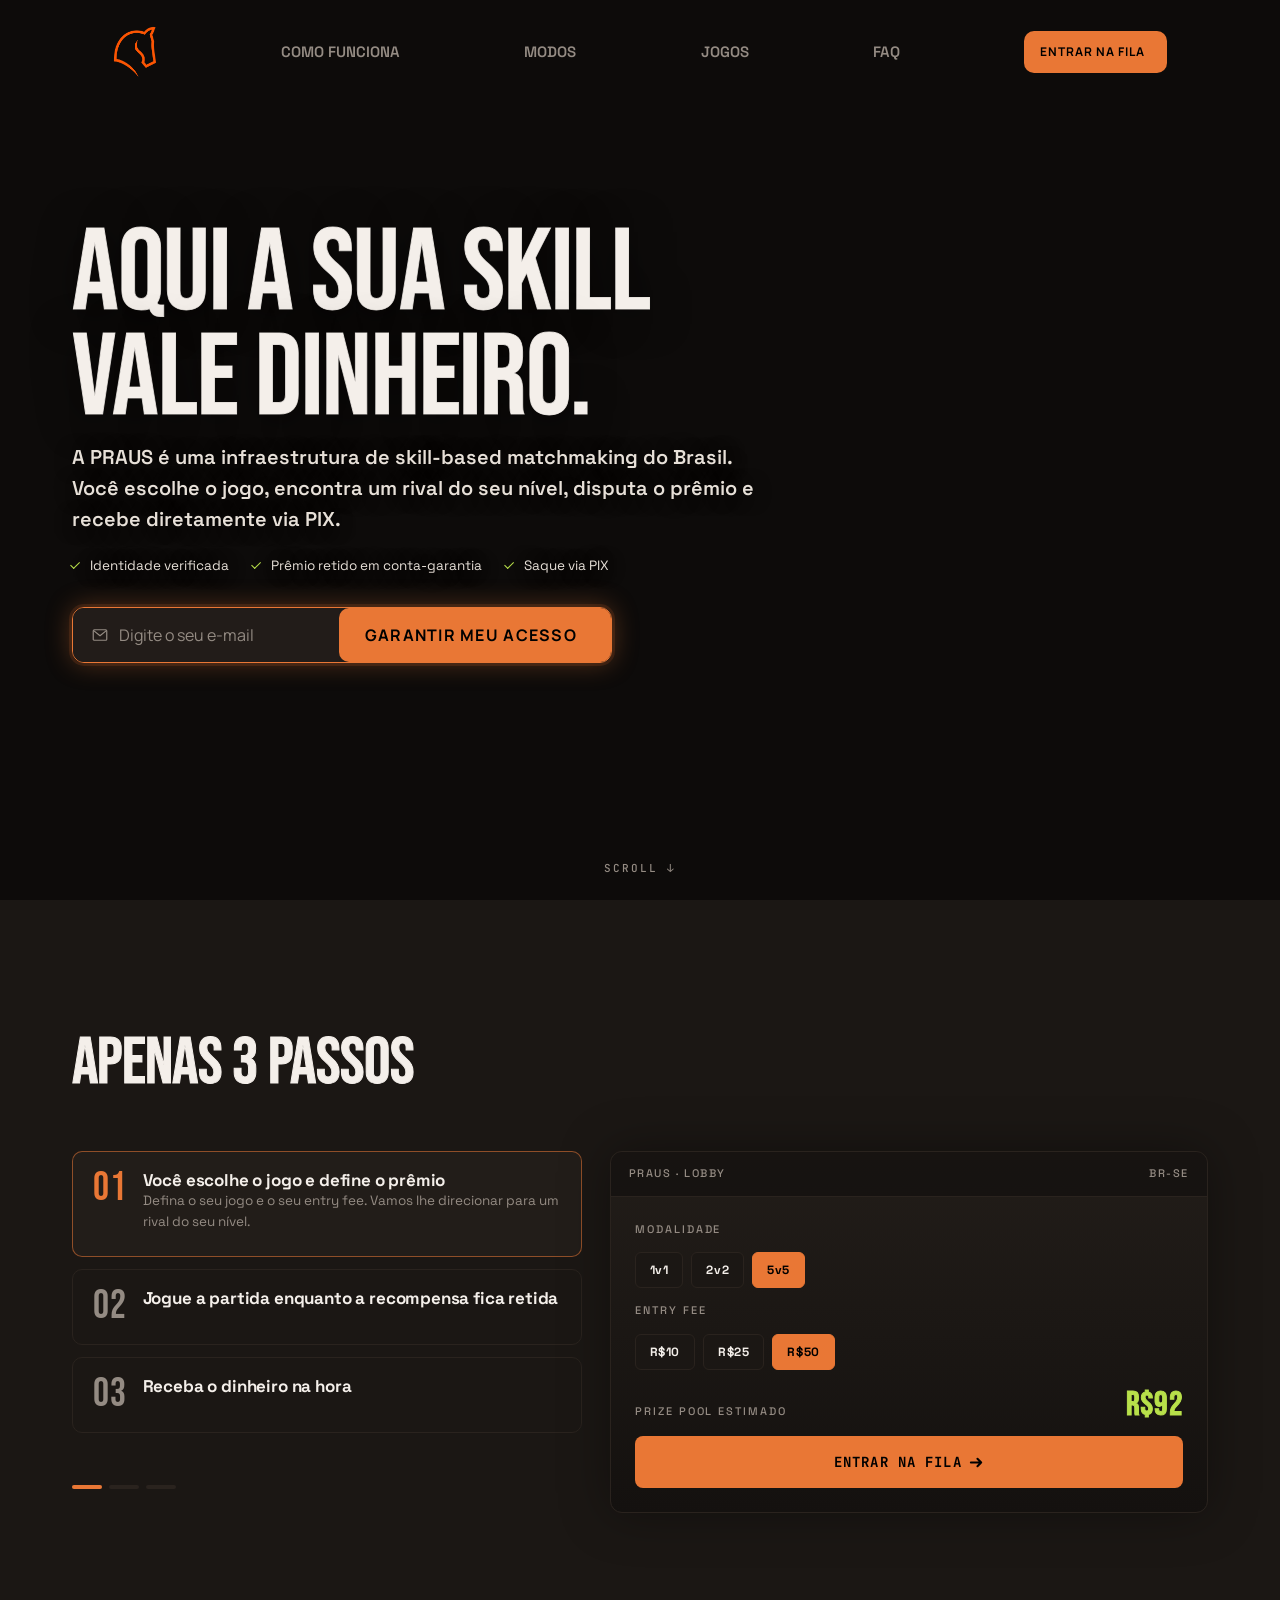
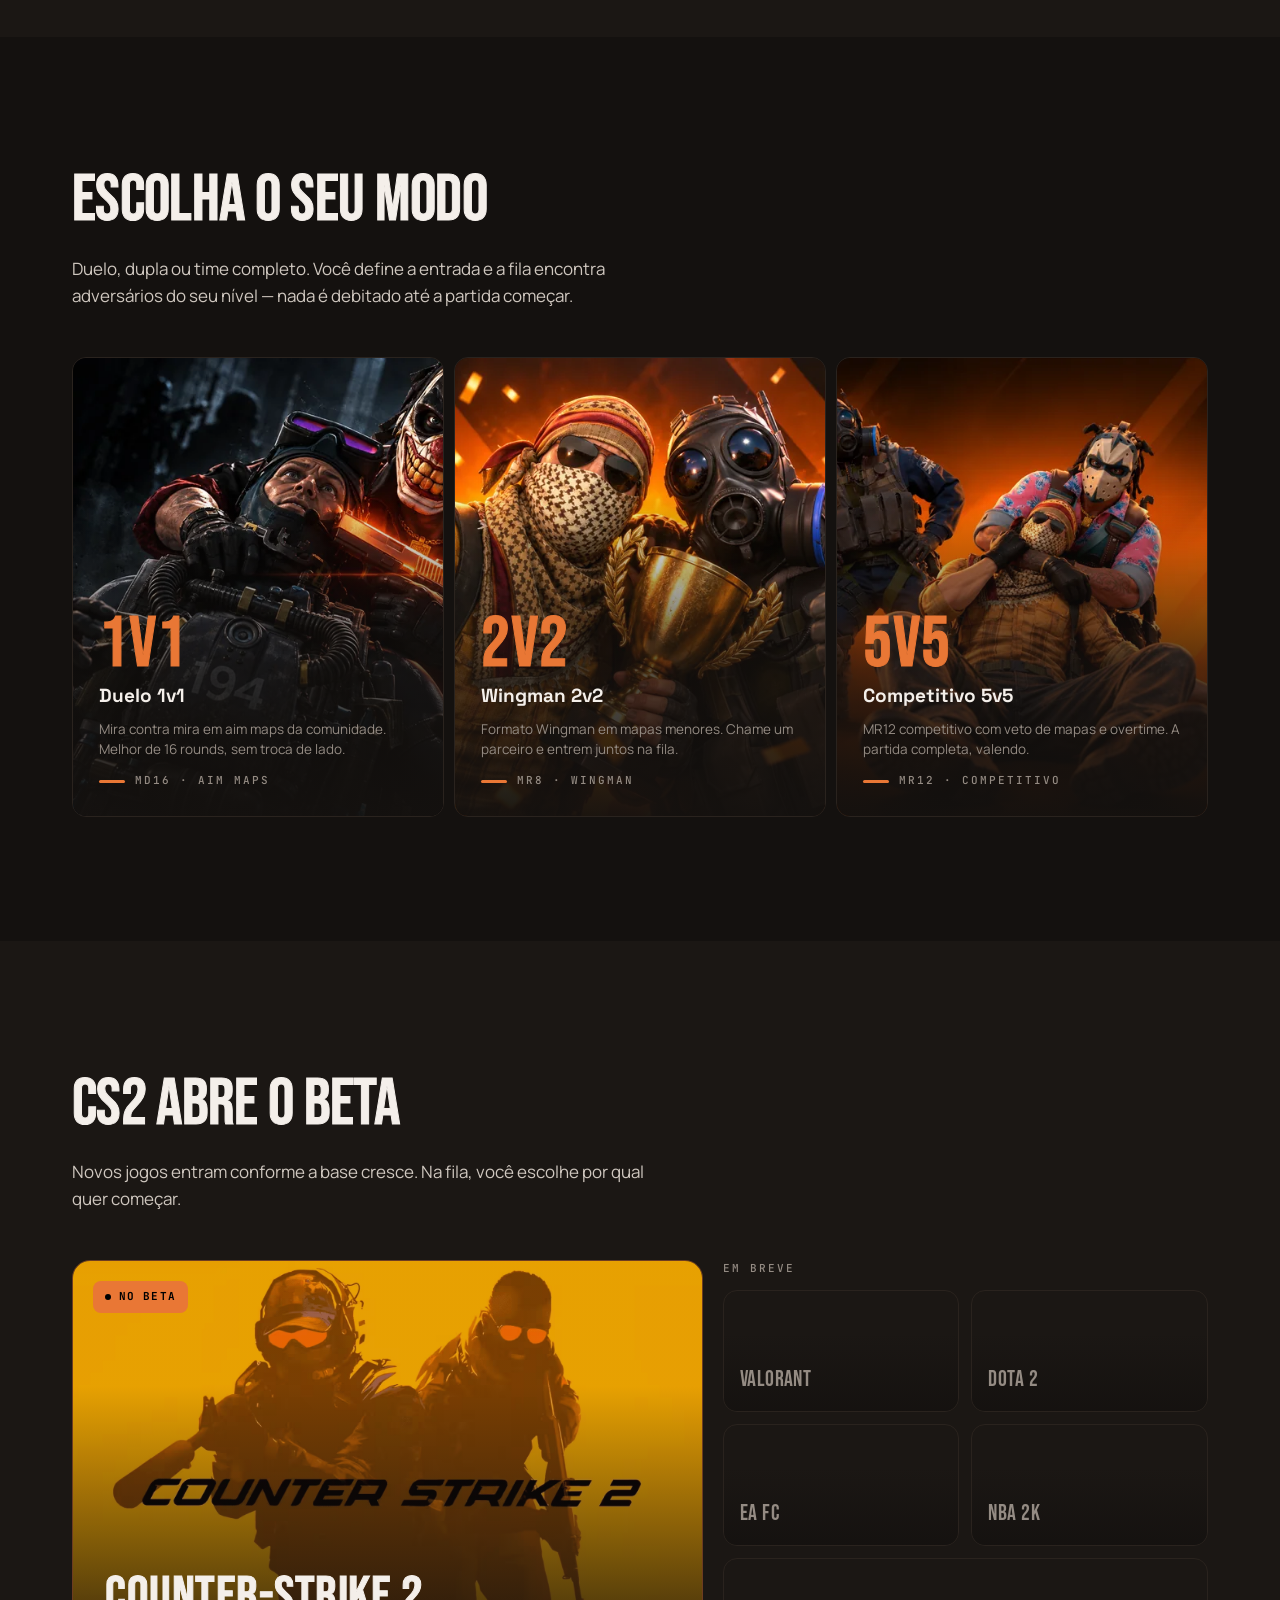
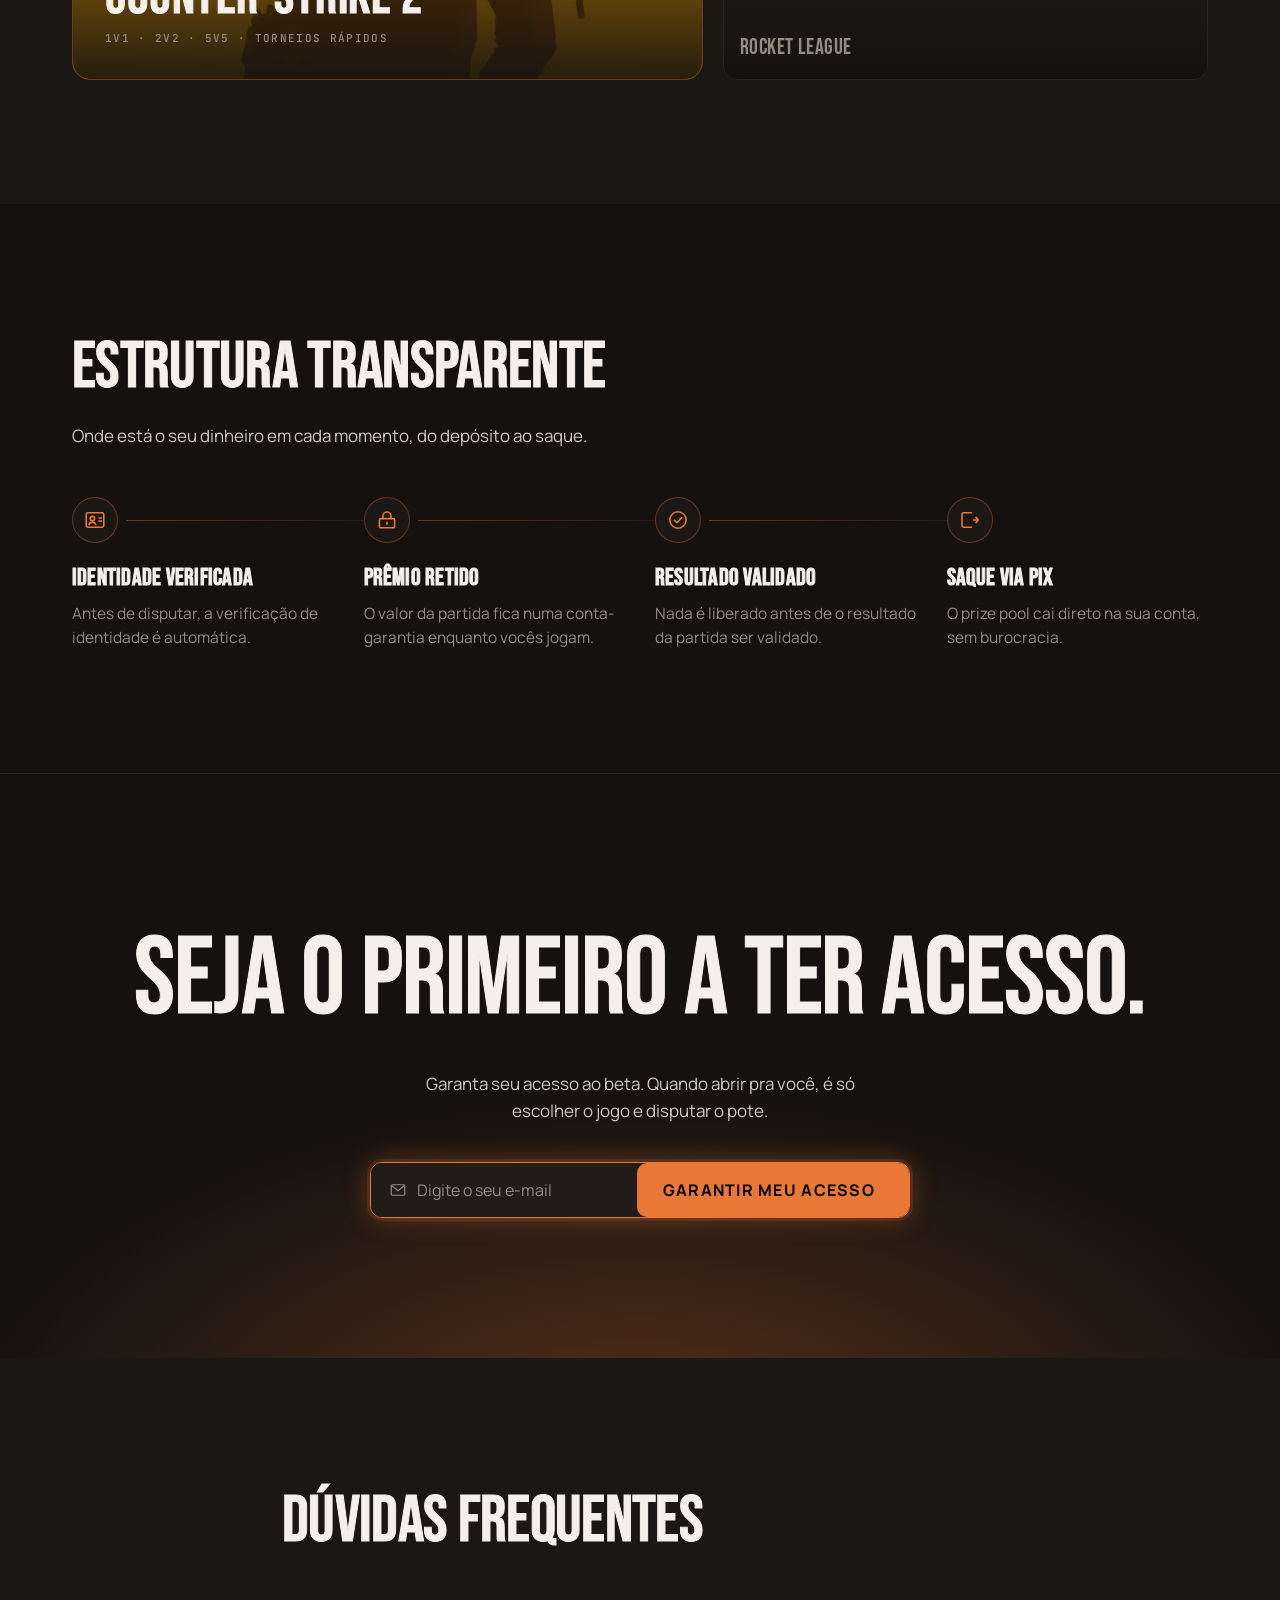
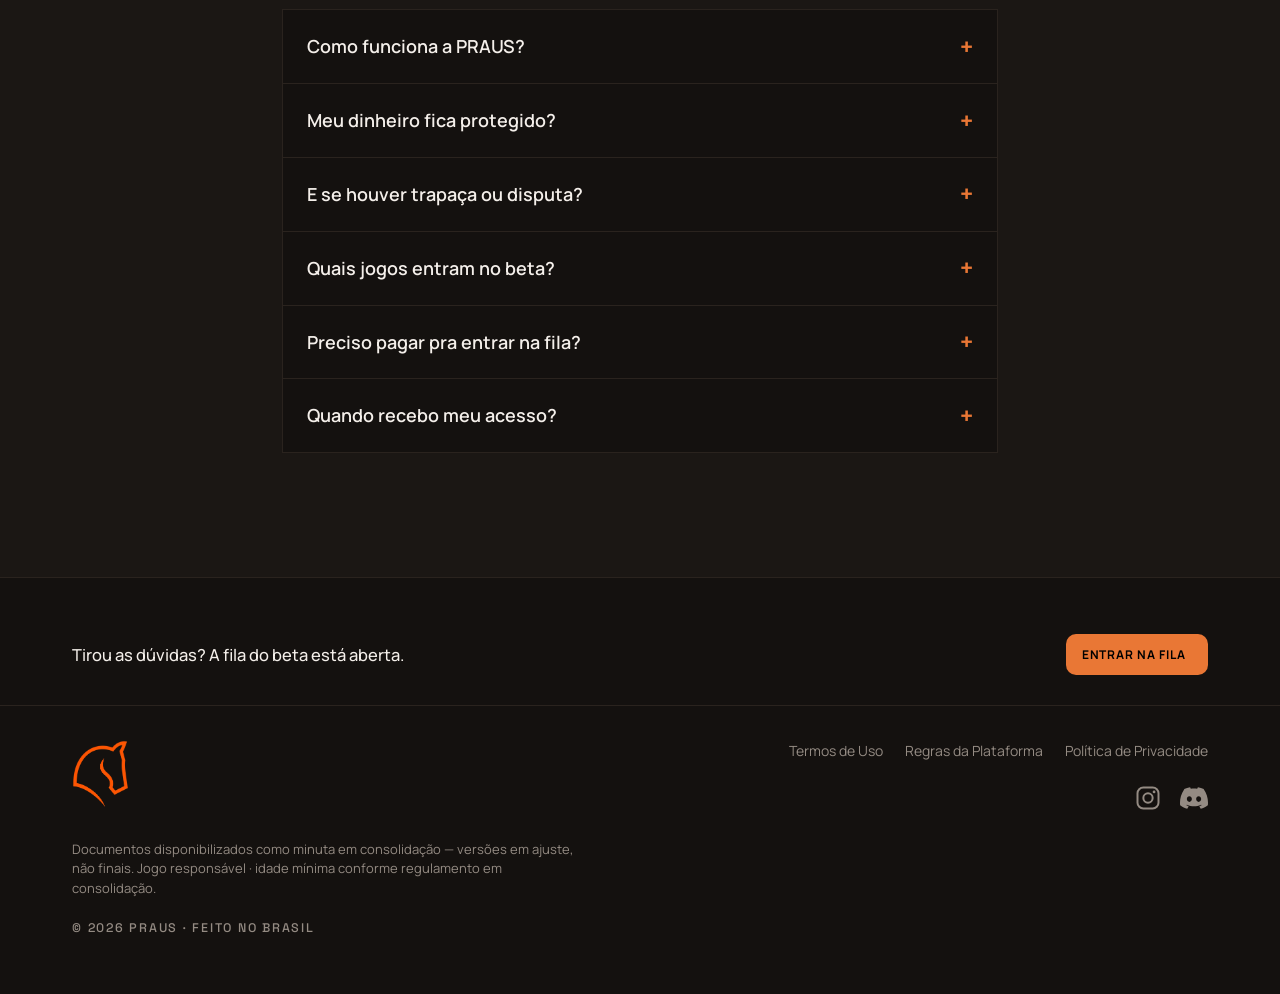
==== index.html @ ad138532 "landing: titulo da aba vira 'Praus' Co-Authored-By: Claude Opus 4.8 <noreply@anthropic.com>" ====
<!DOCTYPE html>
<html lang="pt-BR">
<head> 
<meta charset="UTF-8" />
<meta name="viewport" content="width=device-width, initial-scale=1.0" />
<title>Praus</title>
<meta name="description" content="A PRAUS é a infraestrutura de skill-based matchmaking do Brasil. Escolhe o jogo, encontra rival do seu nível, dispute o pote e recebe via PIX. Garanta seu acesso ao beta." />
<meta name="theme-color" content="#14110F" />

<link rel="icon" type="image/png" href="assets/brand/favicon-novo.png">
<link rel="apple-touch-icon" href="assets/brand/apple-touch-icon.png">


<meta property="og:title" content="PRAUS — Jogue valendo." />
<meta property="og:description" content="Skill-based matchmaking brasileiro. Sua habilidade vira dinheiro, com escrow, KYC e PIX." />
<meta property="og:type" content="website" />

<link rel="preconnect" href="https://fonts.googleapis.com" />
<link rel="preconnect" href="https://fonts.gstatic.com" crossorigin />
<link href="https://fonts.googleapis.com/css2?family=Anton&family=Bebas+Neue&family=Newsreader:ital,opsz,wght@1,6..72,400;1,6..72,500&family=Space+Grotesk:wght@400;500;600;700&family=JetBrains+Mono:wght@400;500;700&family=Manrope:wght@400;500;600;700&display=swap" rel="stylesheet" />

<link rel="stylesheet" href="styles.css" />
</head>
<body>

<!-- ============ NAV ============ -->
<header class="nav" id="top">
  <div class="wrap nav__inner">
    <!-- Espaçadores flexíveis dão a proporção exata pedida: 3-2-2-2-2-3.
         No desktop o .nav__menu vira display:contents, então os links entram
         na mesma distribuição. No mobile os espaçadores somem. -->
    <i class="nav-sp" style="--g:1" aria-hidden="true"></i>
    <a href="#top" class="wordmark">
      <img class="wordmark__full" src="assets/brand/praus-cavalo.png" alt="PRAUS"/>
    </a>
    <i class="nav-sp" style="--g:3" aria-hidden="true"></i>
    <nav class="nav__menu" id="menu-principal" aria-label="Principal">
      <a href="#como-funciona">COMO FUNCIONA</a>
      <i class="nav-sp" style="--g:3" aria-hidden="true"></i>
      <a href="#modos">MODOS</a>
      <i class="nav-sp" style="--g:3" aria-hidden="true"></i>
      <a href="#jogos">JOGOS</a>
      <i class="nav-sp" style="--g:3" aria-hidden="true"></i>
      <a href="#faq">FAQ</a>
    </nav>
    <i class="nav-sp" style="--g:3" aria-hidden="true"></i>
    <a href="#waitlist" class="btn btn--sm btn--primary nav__cta" data-perto>ENTRAR NA FILA <span class="btn__arrow" aria-hidden="true"><svg viewBox="0 0 16 16" width="16" height="16" fill="none" stroke="currentColor" stroke-width="2" stroke-linecap="round" stroke-linejoin="round"><path d="M2 8h11M9 4l4 4-4 4"/></svg></span></a>
    <i class="nav-sp" style="--g:1" aria-hidden="true"></i>
    <button class="nav__abrir" type="button" aria-expanded="false" aria-controls="menu-principal" aria-label="Abrir menu">
      <svg viewBox="0 0 20 20" fill="none" stroke="currentColor" stroke-width="1.8" stroke-linecap="round" aria-hidden="true">
        <path class="b1" d="M3 7h14"/><path class="b2" d="M3 13h14"/>
      </svg>
    </button>
  </div>
</header>

<main>

<!-- ============ 1. HERÓI (vídeo de fundo, sem fosco) ============ -->
<section class="hero" id="topo-form">
  <div class="hero__bg" aria-hidden="true">
    <video class="hero__vid hero__vid--a" autoplay muted loop playsinline preload="auto">
      <source src="assets/video/hero-1.mp4" type="video/mp4" />
    </video>
    <video class="hero__vid hero__vid--b" autoplay muted loop playsinline preload="auto">
      <source src="assets/video/hero-2.mp4" type="video/mp4" />
    </video>
    <div class="hero__scrim"></div>
  </div>

  <div class="wrap hero__inner">
    <h1 class="hero__title reveal">
      AQUI A SUA SKILL <br/>
      VALE DINHEIRO.
    </h1>

    <p class="hero__sub reveal">
      A PRAUS é uma infraestrutura de skill-based matchmaking do Brasil.
      Você escolhe o jogo, encontra um rival do seu nível, disputa o prêmio e
      recebe diretamente via PIX.
    </p>

    <!-- A objeção principal do público é "isso é golpe?". A prova ficava seis
         seções abaixo do pedido de e-mail; esta linha antecipa o que já está
         dito na seção de segurança e no FAQ, sem alegar nada novo. -->
    <ul class="hero__trust reveal">
      <li>Identidade verificada</li>
      <li>Prêmio retido em conta-garantia</li>
      <li>Saque via PIX</li>
    </ul>

    <form class="waitlist reveal" id="hero-form" data-source="hero" novalidate>
      <div class="waitlist__field">
        <div class="waitlist__input-wrap">
          <svg class="waitlist__icon" width="18" height="18" viewBox="0 0 24 24" fill="none" aria-hidden="true">
            <path d="M3 6.5C3 5.67157 3.67157 5 4.5 5H19.5C20.3284 5 21 5.67157 21 6.5V17.5C21 18.3284 20.3284 19 19.5 19H4.5C3.67157 19 3 18.3284 3 17.5V6.5Z" stroke="currentColor" stroke-width="1.6"/>
            <path d="M4 6.5L12 13L20 6.5" stroke="currentColor" stroke-width="1.6" stroke-linecap="round" stroke-linejoin="round"/>
          </svg>
          <input type="email" name="email" inputmode="email" autocomplete="email"
                 placeholder="Digite o seu e-mail" aria-label="Seu e-mail" required />
        </div>
        <button type="submit" class="btn btn--primary">
          GARANTIR MEU ACESSO <span class="btn__arrow" aria-hidden="true"><svg viewBox="0 0 16 16" width="16" height="16" fill="none" stroke="currentColor" stroke-width="2" stroke-linecap="round" stroke-linejoin="round"><path d="M2 8h11M9 4l4 4-4 4"/></svg></span>
        </button>
      </div>
      <p class="waitlist__success" role="status" hidden>
        Você está na fila. A gente chama quando o beta abrir pra você.
      </p>
      <p class="waitlist__error" role="alert" hidden></p>
    </form>
  </div>

  <a href="#como-funciona" class="hero__scroll mono-tag" aria-label="Rolar para o conteúdo">SCROLL ↓</a>
</section>

<!-- ============ 3. COMO FUNCIONA ============ -->
<section class="section section--alt" id="como-funciona">
  <div class="wrap">
    <header class="section__head reveal">
      <h2 class="section__title">APENAS 3 PASSOS</h2>
    </header>

    <div class="flow reveal" data-autoplay="6000">
      <!-- Passos (controles) -->
      <div class="flow__steps" role="tablist" aria-label="Como funciona">
        <button class="flow__step is-active" role="tab" aria-selected="true" aria-controls="screen-1" id="step-1" data-step="1">
          <span class="flow__step-num">01</span>
          <span class="flow__step-text">
            <span class="flow__step-tt">Você escolhe o jogo e define o prêmio</span>
            <span class="flow__step-desc"><span>Defina o seu jogo e o seu entry fee. Vamos lhe direcionar para um rival do seu nível.</span></span>
          </span>
        </button>

        <button class="flow__step" role="tab" aria-selected="false" aria-controls="screen-2" id="step-2" data-step="2">
          <span class="flow__step-num">02</span>
          <span class="flow__step-text">
            <span class="flow__step-tt">Jogue a partida enquanto a recompensa fica retida</span>
            <span class="flow__step-desc"><span>O valor da partida fica retido em escrow — uma conta-garantia neutra — enquanto você joga. Após a partida, seu saldo é instantaneamente atualizado.</span></span>
          </span>
        </button>

        <button class="flow__step" role="tab" aria-selected="false" aria-controls="screen-3" id="step-3" data-step="3">
          <span class="flow__step-num">03</span>
          <span class="flow__step-text">
            <span class="flow__step-tt">Receba o dinheiro na hora</span>
            <span class="flow__step-desc"><span>Com o resultado validado, seu saldo é atualizado instantaneamente e já fica disponível para saque.</span></span>
          </span>
        </button>
      </div>

      <!-- Indicador de progresso: o mesmo conceito da barra antiga, agora
           segmentado por etapa. Puramente visual (aria-hidden): quem
           navega por teclado já tem as etapas como controles. -->
      <div class="flow__dots" aria-hidden="true">
        <span class="flow__dot is-active"><i></i></span>
        <span class="flow__dot"><i></i></span>
        <span class="flow__dot"><i></i></span>
      </div>

      <!-- Prévia das telas -->
      <div class="flow__screens">
        <!-- TELA 1 — lobby / escolha -->
        <div class="screen is-active" id="screen-1" role="tabpanel" aria-labelledby="step-1" data-screen="1">
          <div class="screen__bar mono-tag"><span>PRAUS · LOBBY</span><span>BR-SE</span></div>
          <div class="screen__body">
            <span class="screen__label mono-tag" id="rot-modalidade">MODALIDADE</span>
            <div class="chips" role="radiogroup" aria-labelledby="rot-modalidade" data-grupo="jogo">
              <button class="chip"          type="button" role="radio" aria-checked="false" data-valor="1v1">1v1</button>
              <button class="chip"          type="button" role="radio" aria-checked="false" data-valor="2v2">2v2</button>
              <button class="chip chip--on" type="button" role="radio" aria-checked="true"  data-valor="5v5">5v5</button>
            </div>
            <span class="screen__label mono-tag" id="rot-entrada">ENTRY FEE</span>
            <div class="chips" role="radiogroup" aria-labelledby="rot-entrada" data-grupo="entrada">
              <button class="chip"          type="button" role="radio" aria-checked="false" data-valor="10">R$10</button>
              <button class="chip"          type="button" role="radio" aria-checked="false" data-valor="25">R$25</button>
              <button class="chip chip--on" type="button" role="radio" aria-checked="true"  data-valor="50">R$50</button>
            </div>
            <div class="screen__row">
              <span class="screen__label mono-tag">PRIZE POOL ESTIMADO</span>
              <span class="screen__money" data-premio role="status">R$92</span>
            </div>
            <a class="screen__cta" href="#waitlist">ENTRAR NA FILA<svg viewBox="0 0 16 16" width="15" height="15" fill="none" stroke="currentColor" stroke-width="2.2" stroke-linecap="round" stroke-linejoin="round" aria-hidden="true"><path d="M2 8h11M9 4l4 4-4 4"/></svg></a>
          </div>
        </div>

        <!-- TELA 2 — dentro da arena (prévia) -->
        <div class="screen" id="screen-2" role="tabpanel" aria-labelledby="step-2" data-screen="2" hidden>
          <div class="screen__bar">
            <span class="screen__crumb mono-tag">PRAUS <i>/</i> PARTIDA</span>
            <span class="screen__previa">PRÉVIA</span>
          </div>
          <div class="screen__body screen__body--center">
            <span class="screen__eyebrow mono-tag">DENTRO DA ARENA</span>
            <div class="screen__score">
              <div class="screen__team"><span class="screen__team-tag mono-tag">VOCÊ</span><span class="screen__team-pts">07</span></div>
              <span class="screen__score-x">:</span>
              <div class="screen__team"><span class="screen__team-tag mono-tag">RIVAL</span><span class="screen__team-pts">05</span></div>
            </div>
            <div class="arena__guard">
              <svg class="arena__guard-icon" viewBox="0 0 24 24" fill="none" stroke="currentColor" stroke-width="1.7" stroke-linecap="round" stroke-linejoin="round" aria-hidden="true">
                <path d="M12 2.75l6.6 2.45v5.05c0 4.3-2.85 7.5-6.6 8.65-3.75-1.15-6.6-4.35-6.6-8.65V5.2L12 2.75z"/>
                <path d="M8.9 11.7l2.15 2.15 4.3-4.45"/>
              </svg>
              <span class="arena__guard-txt">
                <b>Prêmio protegido</b>
                Retido até a validação do resultado.
              </span>
            </div>
            <p class="screen__note">Você foca na partida. A estrutura cuida do resto.</p>
          </div>
        </div>

        <!-- TELA 3 — recompensa liberada (prévia) -->
        <div class="screen" id="screen-3" role="tabpanel" aria-labelledby="step-3" data-screen="3" hidden>
          <div class="screen__bar">
            <span class="screen__crumb mono-tag">PRAUS <i>/</i> RECOMPENSA</span>
            <span class="screen__previa">PRÉVIA</span>
          </div>
          <div class="screen__body screen__body--center reward">
            <span class="reward__trofeu" aria-hidden="true">
              <svg viewBox="0 0 24 24" fill="none" stroke="currentColor" stroke-width="1.6" stroke-linecap="round" stroke-linejoin="round">
                <path d="M7 4h10v4a5 5 0 0 1-10 0V4z"/>
                <path d="M7 6H4.5v1.5A3.5 3.5 0 0 0 8 11M17 6h2.5v1.5A3.5 3.5 0 0 1 16 11"/>
                <path d="M12 13v3M9 20h6M10 20v-1.5a2 2 0 0 1 4 0V20"/>
              </svg>
            </span>
            <h3 class="reward__tt">VITÓRIA</h3>
            <div class="reward__valor"><span>+</span>R$95</div>
            <span class="reward__pill">
              <svg viewBox="0 0 16 16" width="13" height="13" fill="none" stroke="currentColor" stroke-width="2.2" stroke-linecap="round" stroke-linejoin="round" aria-hidden="true"><path d="M3 8.5l3.2 3.2L13 5"/></svg>
              Resultado validado
            </span>
            <p class="screen__note">Prêmio liberado e disponível para saque.</p>
          </div>
        </div>
      </div>
    </div>
  </div>
</section>

<!-- ============ 4. MODOS ============ -->
<section class="section" id="modos">
  <div class="wrap">
    <header class="section__head reveal">
      <h2 class="section__title">ESCOLHA O SEU MODO</h2>
      <p class="section__lead">
        Duelo, dupla ou time completo. Você define a entrada e a fila encontra
        adversários do seu nível — nada é debitado até a partida começar.
      </p>
    </header>

    <!-- Cards expandem no hover (CSS puro); viram coluna no mobile. -->
    <div class="modos reveal">
      <article class="modo">
        <img class="modo__img" src="assets/modos/1v1.webp" alt="" loading="lazy" decoding="async" />
        <span class="modo__scrim" aria-hidden="true"></span>
        <div class="modo__body">
          <span class="modo__num">1v1</span>
          <h3 class="modo__name">Duelo 1v1</h3>
          <p class="modo__desc">Mira contra mira em aim maps da comunidade. Melhor de 16 rounds, sem troca de lado.</p>
          <span class="modo__fmt mono-tag"><i aria-hidden="true"></i>MD16 · AIM MAPS</span>
        </div>
      </article>
      <article class="modo">
        <img class="modo__img" src="assets/modos/2v2.webp" alt="" loading="lazy" decoding="async" />
        <span class="modo__scrim" aria-hidden="true"></span>
        <div class="modo__body">
          <span class="modo__num">2v2</span>
          <h3 class="modo__name">Wingman 2v2</h3>
          <p class="modo__desc">Formato Wingman em mapas menores. Chame um parceiro e entrem juntos na fila.</p>
          <span class="modo__fmt mono-tag"><i aria-hidden="true"></i>MR8 · WINGMAN</span>
        </div>
      </article>
      <article class="modo">
        <img class="modo__img" src="assets/modos/5v5.webp" alt="" loading="lazy" decoding="async" />
        <span class="modo__scrim" aria-hidden="true"></span>
        <div class="modo__body">
          <span class="modo__num">5v5</span>
          <h3 class="modo__name">Competitivo 5v5</h3>
          <p class="modo__desc">MR12 competitivo com veto de mapas e overtime. A partida completa, valendo.</p>
          <span class="modo__fmt mono-tag"><i aria-hidden="true"></i>MR12 · COMPETITIVO</span>
        </div>
      </article>
    </div>
  </div>
</section>

<!-- ============ 5. JOGOS ============ -->
<section class="section section--alt" id="jogos">
  <div class="wrap">
    <header class="section__head reveal">
      <h2 class="section__title">CS2 ABRE O BETA</h2>
      <p class="section__lead">
        Novos jogos entram conforme a base cresce. Na fila, você escolhe por
        qual quer começar.
      </p>
    </header>

    <div class="jogos reveal">
      <!-- Jogo principal -->
      <article class="jogo-hero">
        <img class="jogo-hero__img" src="assets/games/cs2-destaque.avif" alt="Counter-Strike 2" loading="lazy" decoding="async" />
        <span class="jogo-hero__scrim" aria-hidden="true"></span>
        <span class="jogo-hero__badge mono-tag"><i aria-hidden="true"></i>NO BETA</span>
        <div class="jogo-hero__body">
          <h3 class="jogo-hero__name">COUNTER-STRIKE 2</h3>
          <p class="jogo-hero__mode mono-tag">1v1 · 2v2 · 5v5 · TORNEIOS RÁPIDOS</p>
        </div>
      </article>

      <!-- Em breve -->
      <div class="embreve">
        <span class="embreve__label mono-tag">EM BREVE</span>
        <div class="embreve__grid">
          <article class="embreve__item"><img src="assets/games/valorant-alt.jpg" alt="Valorant" loading="lazy" decoding="async" /><span class="embreve__scrim" aria-hidden="true"></span><span class="embreve__name">Valorant</span></article>
          <article class="embreve__item"><img src="assets/games/dota2-alt.jpg" alt="Dota 2" loading="lazy" decoding="async" /><span class="embreve__scrim" aria-hidden="true"></span><span class="embreve__name">Dota 2</span></article>
          <article class="embreve__item"><img src="assets/games/eafc-alt.jpg" alt="EA FC" loading="lazy" decoding="async" /><span class="embreve__scrim" aria-hidden="true"></span><span class="embreve__name">EA FC</span></article>
          <article class="embreve__item"><img src="assets/games/nba2k-alt.jpg" alt="NBA 2K" loading="lazy" decoding="async" /><span class="embreve__scrim" aria-hidden="true"></span><span class="embreve__name">NBA 2K</span></article>
          <article class="embreve__item embreve__item--wide"><img src="assets/games/rocketleague-alt.jpg" alt="Rocket League" loading="lazy" decoding="async" /><span class="embreve__scrim" aria-hidden="true"></span><span class="embreve__name">Rocket League</span></article>
        </div>
      </div>
    </div>
  </div>
</section>

<!-- ============ 5. SEGURANÇA / CREDIBILIDADE ============ -->
<section class="section" id="seguranca">
  <div class="wrap">
    <header class="section__head reveal">
      <h2 class="section__title">ESTRUTURA TRANSPARENTE</h2>
      <p class="section__lead">
        Onde está o seu dinheiro em cada momento, do depósito ao saque.
      </p>
    </header>

    <!-- Trilho de custódia. Substitui a tira de dois cards com nome+cargo, que
         era indistinguível de um strip de logos B2B — na seção que o PRODUCT.md
         declara ser a prioridade nº1. A objeção do público não é "quem são os
         parceiros", é "onde está o meu dinheiro agora". Isto responde isso em
         sequência e prende cada parceiro à etapa em que ele age. Sem caixas:
         Vantagens já é um 4-up de cards; repetir o formato seria mesmice. -->
    <ol class="custodia reveal">
      <li class="custodia__etapa">
        <span class="custodia__mark" aria-hidden="true">
          <svg viewBox="0 0 24 24" fill="none" stroke="currentColor" stroke-width="1.6" stroke-linecap="round" stroke-linejoin="round"><rect x="3.2" y="4.8" width="17.6" height="14.4" rx="1.6"/><circle cx="9.4" cy="10.6" r="2.2"/><path d="M6 16.6c.6-1.7 1.9-2.5 3.4-2.5s2.8.8 3.4 2.5M16 10h2.6M16 13h2.6"/></svg>
        </span>
        <h3 class="custodia__tt">Identidade verificada</h3>
        <p class="custodia__txt">Antes de disputar, a verificação de identidade é automática.</p>
      </li>
      <li class="custodia__etapa">
        <span class="custodia__mark" aria-hidden="true">
          <svg viewBox="0 0 24 24" fill="none" stroke="currentColor" stroke-width="1.6" stroke-linecap="round" stroke-linejoin="round"><rect x="4.4" y="10.6" width="15.2" height="9.2" rx="1.4"/><path d="M8 10.6V8a4 4 0 018 0v2.6M12 14.4v2"/></svg>
        </span>
        <h3 class="custodia__tt">Prêmio retido</h3>
        <p class="custodia__txt">O valor da partida fica numa conta-garantia enquanto vocês jogam.</p>
      </li>
      <li class="custodia__etapa">
        <span class="custodia__mark" aria-hidden="true">
          <svg viewBox="0 0 24 24" fill="none" stroke="currentColor" stroke-width="1.6" stroke-linecap="round" stroke-linejoin="round"><circle cx="12" cy="12" r="8.2"/><path d="M8.4 12.2l2.6 2.6 4.6-5.2"/></svg>
        </span>
        <h3 class="custodia__tt">Resultado validado</h3>
        <p class="custodia__txt">Nada é liberado antes de o resultado da partida ser validado.</p>
      </li>
      <li class="custodia__etapa">
        <span class="custodia__mark" aria-hidden="true">
          <svg viewBox="0 0 24 24" fill="none" stroke="currentColor" stroke-width="1.6" stroke-linecap="round" stroke-linejoin="round"><path d="M13.4 4.8H5.6A1.6 1.6 0 004 6.4v11.2a1.6 1.6 0 001.6 1.6h7.8"/><path d="M15.6 12h4.8M18 9.4l2.4 2.6-2.4 2.6"/></svg>
        </span>
        <h3 class="custodia__tt">Saque via PIX</h3>
        <p class="custodia__txt">O prize pool cai direto na sua conta, sem burocracia.</p>
      </li>
    </ol>
</section>

<!-- ============ 6. CTA FINAL ============ -->
<section class="cta-final" id="waitlist">
  <div class="cta-final__glow" aria-hidden="true"></div>
  <div class="wrap cta-final__inner">
    <h2 class="cta-final__title reveal">SEJA O PRIMEIRO A TER ACESSO.<br/></h2>
    <p class="cta-final__sub reveal">
      Garanta seu acesso ao beta. Quando abrir pra você, é só escolher o
      jogo e disputar o pote.
    </p>

    <form class="waitlist waitlist--center reveal" id="footer-form" data-source="cta" novalidate>
      <div class="waitlist__field">
        <div class="waitlist__input-wrap">
          <svg class="waitlist__icon" width="18" height="18" viewBox="0 0 24 24" fill="none" aria-hidden="true">
            <path d="M3 6.5C3 5.67157 3.67157 5 4.5 5H19.5C20.3284 5 21 5.67157 21 6.5V17.5C21 18.3284 20.3284 19 19.5 19H4.5C3.67157 19 3 18.3284 3 17.5V6.5Z" stroke="currentColor" stroke-width="1.6"/>
            <path d="M4 6.5L12 13L20 6.5" stroke="currentColor" stroke-width="1.6" stroke-linecap="round" stroke-linejoin="round"/>
          </svg>
          <input type="email" name="email" inputmode="email" autocomplete="email"
                 placeholder="Digite o seu e-mail" aria-label="Seu e-mail" required />
        </div>
        <button type="submit" class="btn btn--primary">
          GARANTIR MEU ACESSO <span class="btn__arrow" aria-hidden="true"><svg viewBox="0 0 16 16" width="16" height="16" fill="none" stroke="currentColor" stroke-width="2" stroke-linecap="round" stroke-linejoin="round"><path d="M2 8h11M9 4l4 4-4 4"/></svg></span>
        </button>
      </div>
      <p class="waitlist__success" role="status" hidden>
        Você está na fila. A gente chama quando o beta abrir pra você.
      </p>
      <p class="waitlist__error" role="alert" hidden></p>
    </form>
  </div>
</section>

<!-- ============ 7. FAQ ============ -->
<!-- section--alt: com o CTA agora acima, o FAQ precisa contrastar com ele.
     Segue a mesma alternância de fundo que corre pela página inteira. -->
<section class="section section--alt" id="faq">
  <div class="wrap wrap--narrow">
    <header class="section__head reveal">
      <h2 class="section__title">DÚVIDAS FREQUENTES</h2>
    </header>

    <div class="faq reveal">
      <details class="faq__item">
        <summary class="faq__q">Como funciona a PRAUS?</summary>
        <p class="faq__a">Você escolhe o modo (1v1, 2v2 ou 5v5) e o valor de entrada, entra na fila e enfrenta gente do seu nível. Ganhou, o prêmio cai na sua carteira e você saca via PIX.</p>
      </details>
      <details class="faq__item">
        <summary class="faq__q">Meu dinheiro fica protegido?</summary>
        <p class="faq__a">O valor da partida fica retido em conta-garantia enquanto vocês jogam e só é liberado depois do resultado validado. A identidade é verificada por KYC (idwall) e os pagamentos passam pelo Asaas.</p>
      </details>
      <details class="faq__item">
        <summary class="faq__q">E se houver trapaça ou disputa?</summary>
        <p class="faq__a">Comportamento suspeito é analisado antes de qualquer pagamento sair. Quem perdeu pode contestar uma vez, com evidência; o valor fica congelado até a análise, com resposta em até 24h.</p>
      </details>
      <details class="faq__item">
        <summary class="faq__q">Quais jogos entram no beta?</summary>
        <p class="faq__a">CS2 abre o beta, com Modos Rápidos 1v1, 2v2 e 5v5 e Torneios Rápidos. Valorant, Dota 2, EA FC, NBA 2K e Rocket League chegam depois, conforme a comunidade cresce.</p>
      </details>
      <details class="faq__item">
        <summary class="faq__q">Preciso pagar pra entrar na fila?</summary>
        <p class="faq__a">Não. O cadastro na fila é gratuito e pede só o seu e-mail. Você será avisado quando o acesso ao beta estiver disponível pra você.</p>
      </details>
      <details class="faq__item">
        <summary class="faq__q">Quando recebo meu acesso?</summary>
        <p class="faq__a">A PRAUS está em pré-lançamento. O beta é liberado por convites, em lotes, sem data garantida para cada cadastro. Entrar na fila é o primeiro passo.</p>
      </details>
    </div>
  </div>
</section>

</main>

<!-- ============ FOOTER ============ -->
<footer class="footer">
  <!-- CTA compacto: fecha o loop de quem acabou de ler o FAQ, sem
       obrigar a rolar de volta até a seção de waitlist -->
  <div class="footer__cta">
    <div class="wrap footer__cta-inner">
      <p class="footer__cta-txt">Tirou as dúvidas? A fila do beta está aberta.</p>
      <a href="#waitlist" class="btn btn--sm btn--primary">ENTRAR NA FILA <span class="btn__arrow" aria-hidden="true"><svg viewBox="0 0 16 16" width="16" height="16" fill="none" stroke="currentColor" stroke-width="2" stroke-linecap="round" stroke-linejoin="round"><path d="M2 8h11M9 4l4 4-4 4"/></svg></span></a>
    </div>
  </div>

  <div class="wrap footer__inner">
    <div class="footer__brand"> <img class="wordmark__full wordmark--footer" src="assets/brand/praus-cavalo.png" alt="PRAUS" loading="lazy" decoding="async" /> </div>
    <nav class="footer__links" aria-label="Documentos">
      <a href="termos.html" class="footer__link">Termos de Uso</a>
      <a href="regras.html" class="footer__link">Regras da Plataforma</a>
      <a href="privacidade.html" class="footer__link">Política de Privacidade</a>
    </nav>
    <nav class="footer__social" aria-label="Redes sociais">
      <a class="footer__social-link" href="https://www.instagram.com/praus.gg/" target="_blank" rel="noopener noreferrer" aria-label="Instagram da PRAUS">
        <svg viewBox="0 0 24 24" fill="none" aria-hidden="true" focusable="false">
          <rect x="3" y="3" width="18" height="18" rx="5" stroke="currentColor" stroke-width="1.7"/>
          <circle cx="12" cy="12" r="4" stroke="currentColor" stroke-width="1.7"/>
          <circle cx="17.2" cy="6.8" r="1.2" fill="currentColor"/>
        </svg>
      </a>
      <a class="footer__social-link" href="https://discord.com/invite/H9HD6fBnwB" target="_blank" rel="noopener noreferrer" aria-label="Discord da PRAUS">
        <svg viewBox="0 0 24 24" fill="currentColor" aria-hidden="true" focusable="false">
          <path d="M20.317 4.3698a19.7913 19.7913 0 00-4.8851-1.5152.0741.0741 0 00-.0785.0371c-.211.3753-.4447.8648-.6083 1.2495-1.8447-.2762-3.68-.2762-5.4868 0-.1636-.3933-.4058-.8742-.6177-1.2495a.077.077 0 00-.0785-.037 19.7363 19.7363 0 00-4.8852 1.515.0699.0699 0 00-.0321.0277C.5334 9.0458-.319 13.5799.0992 18.0578a.0824.0824 0 00.0312.0561c2.0528 1.5076 4.0413 2.4228 5.9929 3.0294a.0777.0777 0 00.0842-.0276c.4616-.6304.8731-1.2952 1.226-1.9942a.076.076 0 00-.0416-.1057c-.6528-.2476-1.2743-.5495-1.8722-.8923a.077.077 0 01-.0076-.1277c.1258-.0943.2517-.1923.3718-.2914a.0743.0743 0 01.0776-.0105c3.9278 1.7933 8.18 1.7933 12.0614 0a.0739.0739 0 01.0785.0095c.1202.099.246.1981.3728.2924a.077.077 0 01-.0066.1276 12.2986 12.2986 0 01-1.873.8914.0766.0766 0 00-.0407.1067c.3604.698.7719 1.3628 1.225 1.9932a.076.076 0 00.0842.0286c1.961-.6067 3.9495-1.5219 6.0023-3.0294a.077.077 0 00.0313-.0552c.5004-5.177-.8382-9.6739-3.5485-13.6604a.061.061 0 00-.0312-.0286zM8.02 15.3312c-1.1825 0-2.1569-1.0857-2.1569-2.419 0-1.3332.9555-2.4189 2.157-2.4189 1.2108 0 2.1757 1.0952 2.1568 2.419 0 1.3332-.9555 2.4189-2.1569 2.4189zm7.9748 0c-1.1825 0-2.1569-1.0857-2.1569-2.419 0-1.3332.9554-2.4189 2.1569-2.4189 1.2108 0 2.1757 1.0952 2.1568 2.419 0 1.3332-.9555 2.4189-2.1568 2.4189Z"/>
        </svg>
      </a>
    </nav>
    <p class="footer__note">
      Documentos disponibilizados como minuta em consolidação — versões em
      ajuste, não finais. Jogo responsável · idade mínima conforme
      regulamento em consolidação.
    </p>
    <p class="footer__copy mono-tag">© 2026 PRAUS · FEITO NO BRASIL</p>
  </div>
</footer>

<script src="script.js"></script>
</body>
</html>
---- styles.css ----
/* ============================================================
   PRAUS — Landing (skill-based matchmaking)
   Identidade: Brand System v0.1 · ref. estrutural: tipspace.gg
   Dark base · laranja-brasa com parcimônia · vídeo nítido (sem fosco)
   ============================================================ */

:root {
  /* Neutros (base do produto) */
  --bg:    #14110F;
  --bg-2:  #1B1714;
  --bg-3:  #221D19;
  --line:  #2A231E;
  --ink-3: #948B83;  /* 4,99:1 na superfície mais clara (--bg-3); o #8A817A anterior dava 4,37 */
  --ink:   #F4EFEA;

  /* Laranja — a regra (brasa) */
  --orange:      #E97735;  /* suavizado: #F85000 cansava o olho */
  --orange-hot:  #EE9663;
  --orange-deep: #D35C17;

  /* Semânticos */
  --win:  #B8E04A;
  --loss: #F55F52;  /* 5,28:1 no pior fundo; o #E6322B dava 4,35 */
  --info: #7CC9FF;

  /* Tipografia — 7 papéis */
  --f-hero: 'Bebas Neue', sans-serif;
  --f-num:    'Bebas Neue', sans-serif;
  /* Display de cartaz. A Bebas é uma condensada LEVE — existe num peso só, e
     esse peso é fino: por mais que se aumente o corpo, a haste continua magra.
     O cartaz de referência usa uma grotesca pesada, e é dela que vem a
     sensação de densidade. A Anton é dessa classe e já vinha carregada no
     <head> sem nunca ter sido usada. */
  --f-poster: 'Anton', 'Bebas Neue', sans-serif;
  --f-italic: 'Newsreader', Georgia, serif;
  --f-money:  'Space Grotesk', sans-serif;
  --f-mono:   'JetBrains Mono', monospace;
  --f-tag:    'JetBrains Mono', monospace;
  --f-read:   'Manrope', sans-serif;

  --chamfer: 10px;
  --maxw: 1180px;

  /* Movimento — duas curvas, nunca misturadas.
     `ui` para o que muda de aparência (cor, borda, opacidade): rápido e neutro.
     `move` para o que se desloca (transform): assenta devagar no fim, que é o
     que dá sensação de peso. Trocar uma pela outra achata o conjunto. */
  --ease-ui:   cubic-bezier(.4, 0, .2, 1);
  --ease-move: cubic-bezier(.23, 1, .32, 1);
  --t-fast: .15s;   /* estado imediato: hover de cor, foco */
  --t-ui:   .28s;   /* troca de estado com leitura: borda, brilho, elevação */
  --t-move: .45s;   /* deslocamento curto */
  --t-slow: .7s;    /* entrada de bloco */
}

*,*::before,*::after { box-sizing: border-box; margin: 0; padding: 0; }
html { scroll-behavior: smooth; -webkit-text-size-adjust: 100%; }
body {
  background: var(--bg);
  color: var(--ink);
  font-family: var(--f-read);
  font-size: 16px;
  line-height: 1.6;
  -webkit-font-smoothing: antialiased;
  text-rendering: optimizeLegibility;
  overflow-x: hidden;
}
img { max-width: 100%; display: block; }
ul,ol { list-style: none; }
a { color: inherit; text-decoration: none; }
/* Sem override de ::selection: a seleção usa o azul nativo do navegador em
   todo o site. O laranja da marca competia com o texto selecionado. */

/* ---------- Barra de rolagem: só o polegar laranja, sem trilho ----------
   Os dois caminhos são exclusivos de propósito: o Chrome dá precedência a
   scrollbar-color sobre as regras ::-webkit-, e por aquele caminho não há
   como esconder as setas das pontas. Isolando cada motor, o Chrome/Safari
   usa ::-webkit- (controle total) e o Firefox usa a propriedade padrão. */
@supports not selector(::-webkit-scrollbar) {
  :root {
    scrollbar-width: thin;
    scrollbar-color: var(--orange) transparent;
  }
}
@supports selector(::-webkit-scrollbar) {
  ::-webkit-scrollbar { width: 12px; height: 12px; }
  ::-webkit-scrollbar-track,
  ::-webkit-scrollbar-corner { background: transparent; }
  ::-webkit-scrollbar-button { display: none; }   /* mata as setas das pontas */
  ::-webkit-scrollbar-thumb {
    background: var(--orange);
    /* borda transparente + clip no padding afina a barra sem pintar trilho */
    border: 3px solid transparent;
    background-clip: padding-box;
  }
  ::-webkit-scrollbar-thumb:hover { background: var(--orange-hot); }
}

/* ---------- Layout ---------- */
.wrap { width: 100%; max-width: var(--maxw); margin-inline: auto; padding-inline: 22px; }
.wrap--narrow { max-width: 760px; }
.section { padding-block: 84px; }

/* Bebas Neue só vem no peso 400. Para deixá-la um pouco mais encorpada sem o
   negrito sintético do navegador (que engrossa desigual e empasta a contraforma),
   um filete de contorno na própria cor engrossa as hastes de modo uniforme. */
.hero__title, .section__title, .cta-final__title, .doc__titulo,
.jogo-hero__name, .modo__num, .custodia__tt, .doc__h2, .screen__money {
  -webkit-text-stroke: 1px currentColor;
  paint-order: stroke fill;
}
.section--alt { background: var(--bg-2); }
@media (min-width: 768px) { .section { padding-block: 124px; } }

/* ---------- Mono tag ---------- */
.mono-tag {
  font-family: var(--f-tag);
  font-size: 11px;
  letter-spacing: 0.18em;
  text-transform: uppercase;
  color: var(--ink-3);
  font-weight: 500;
}
.kicker { display: inline-block; color: var(--orange); margin-bottom: 22px; }
.kicker::before {
  content: ""; display: inline-block; width: 22px; height: 1px;
  background: var(--orange); vertical-align: middle; margin-right: 10px;
  transform: translateY(-3px);
}

/* ---------- Editorial italic (tempero, só keywords) ---------- */
em {
  font-family: var(--f-italic);
  font-style: italic; font-weight: 400;
  text-transform: none; color: var(--orange);
  letter-spacing: -0.01em;
}

/* ---------- Wordmark (letreiro stencil + marca do cavalo) ---------- */
.wordmark {
  display: inline-flex; align-items: center; gap: 0.38em;
  font-size: 46px; line-height: 1; color: var(--ink);
}
.wordmark__mark { height: 1.45em; width: auto; flex: none; }
.wordmark__text {
  font-family: var(--f-hero); font-size: 1em;
  letter-spacing: 0.26em; text-transform: uppercase;
  /* o letter-spacing deixa um vão fantasma depois do "S"; cancelar faz o
     gap acima ser o espaçamento real entre o letreiro e a marca */
  margin-right: -0.26em;
}
/* Marca do cavalo: recortada justa, sem margem fantasma — por isso a
   compensação negativa antiga saiu. Altura fixa (marca vertical, ratio ~0.84),
   centralizada na nav de 64px. */
.wordmark__full { height: 52px; width: auto; display: block; flex: none; }
.nav .wordmark { padding-block: 6px; }
.wordmark--footer { height: 68px; }

/* ---------- Botões (chanfros, mono uppercase) ---------- */
.btn {
  border-radius: 10px;
  display: inline-flex; align-items: center; justify-content: center; gap: .5em;
  font-family: var(--f-read); font-size: 16px; font-weight: 700;
  letter-spacing: .08em; text-transform: uppercase;
  padding: 16px 26px; border: none; cursor: pointer; white-space: nowrap;
  border: none; 
  transition: background-color .15s ease, color .15s ease, transform .06s ease, box-shadow .15s ease;
}
/* Botão menor em repouso; ao passar o mouse ele cresce e revela a seta.
   Isto ANIMA LAYOUT (max-width/margin) e o detector sinaliza — é escolha
   deliberada do dono do projeto, que prefere este comportamento ao espaço
   reservado. Custo real: 20px de largura em hover, sem reflow de vizinhos
   perceptível porque o botão é o último item da sua linha. */
.btn__arrow {
  display: inline-flex; align-items: center;
  opacity: 0; max-width: 0; overflow: hidden; transform: translateX(-8px);
  transition: opacity .2s ease, max-width .2s ease, transform .2s ease;
}
.btn__arrow svg { display: block; flex: none; }
.btn:hover .btn__arrow { opacity: 1; max-width: 20px; transform: translateX(4px); margin-left: 4px; }
.btn:active { transform: translateY(1px); }
.btn--primary { background: var(--orange); color: #000; }
.btn--primary:hover { background: var(--orange-hot); box-shadow: 0 0 28px rgba(233,119,53,.35); }
.btn--primary:active { background: var(--orange-deep); }
.btn--sm { font-size: 12px; padding: 11px 16px; --c: 7px; }
/* Botão de voltar das páginas legais: contorno discreto, não é um CTA. */
.nav__voltar { background: transparent; color: var(--ink-3); border: 1px solid var(--line); margin-left: 28px; }
.nav__voltar:hover { color: var(--ink); border-color: var(--orange); background: var(--bg-2); box-shadow: none; }

/* ---------- Card (cantos arredondados — mesmo raio dos botões) ---------- */
.card {
  position: relative; background: var(--bg-2); border: 1px solid var(--line);
  border-radius: 10px;
}
.section--alt .card { background: var(--bg); }

/* ============================================================
   NAV
   ============================================================ */
.nav {
  position: fixed; inset: 0 0 auto 0; z-index: 60; padding-top: 20px;
  background: rgba(20,17,15,0); backdrop-filter: blur(0px);
  transition: background-color .25s ease, backdrop-filter .25s ease, border-color .25s ease;
  border-bottom: 1px solid transparent;
}
.nav.is-stuck { background: rgba(20,17,15,.85); backdrop-filter: blur(12px); border-bottom-color: var(--line); }
/* Ritmo do menu: X entre a logo e o primeiro item, Y igual entre todos os
   itens, e X de novo entre o último item e o botão. O truque é margin-inline:
   auto no menu — com logo e botão nas pontas, o espaço livre se divide em
   partes iguais dos dois lados, então os dois X são idênticos por construção
   e continuam idênticos em qualquer largura de tela. O margin-left: auto que
   havia no .nav__cta é o que quebrava isso: empurrava o botão para a borda e
   deixava um vão arbitrário depois do FAQ. */
.nav__inner { display: flex; align-items: center; gap: 0; height: 64px; }
.nav__menu { display: none; }
/* Espaçadores da nav: escondidos no mobile; no desktop crescem na razão --g. */
.nav-sp { display: none; }
.nav__cta { flex: none; }
.nav__menu a {
  font-family: var(--f-money); font-size: 15px; color: var(--ink-3); font-weight: 600; 
  transition: color .15s ease;  
  position: relative;
}
.nav__menu a::after { content: ''; position: absolute; left: 0; bottom: -6px; width: 100%; height: 2px; background: #E97735; transform: scaleX(0); transform-origin: left; transition: transform .25s ease; } .nav__menu a:hover::after { transform: scaleX(1); }
.nav__menu a:hover { color: var(--ink); }
@media (min-width: 880px) {
  .nav__menu { display: contents; }
  .nav-sp { display: block; flex-grow: var(--g); flex-basis: 0; min-width: 0; }
}

/* ============================================================
   1. HERÓI — vídeo de fundo nítido
   ============================================================ */
.hero {
  position: relative; min-height: 100svh; display: flex; flex-direction: column;
  justify-content: center; padding-block: 96px 110px; overflow: hidden;
}
.hero__bg { position: absolute; inset: 0; z-index: 0; background: #0d0b0a; }
.hero__vid {
  position: absolute; inset: 0; width: 100%; height: 100%;
  object-fit: cover; object-position: center;
}
/* Crossfade entre o clipe horizontal (A) e o vertical da pessoa (B, sem JS) */
.hero__vid--a { animation: heroFade 18s infinite; }
.hero__vid--b { opacity: 0; object-position: center 32%; animation: heroFade 18s infinite -9s; }
@keyframes heroFade {
  0%, 38% { opacity: 1; }
  50%, 88% { opacity: 0; }
  100% { opacity: 1; }
}
/* Scrim leve — só o necessário para legibilidade, SEM aspecto fosco */
.hero__scrim {
  position: absolute; inset: 0;
  background:
    linear-gradient(180deg, rgba(13,11,10,.55) 0%, rgba(13,11,10,.18) 26%, rgba(13,11,10,.12) 55%, rgba(13,11,10,.82) 100%),
    radial-gradient(120% 90% at 18% 60%, rgba(13,11,10,.55) 0%, transparent 60%);
}
.hero__inner { position: relative; z-index: 2; }

.hero__title {
  font-family: var(--f-hero); font-weight: 400; text-transform: uppercase;
  letter-spacing: -0.01em; line-height: 0.9;
  font-size: clamp(48px, 9.4vw, 116px); margin-bottom: 10px; max-width: 14ch;
  text-shadow: 0 4px 40px rgba(0,0,0,.5);
}
/* Linha de confiança do herói. Sobre vídeo a razão de contraste fixa não é
   confiável, então segue o mesmo mecanismo já usado no subtítulo: cor clara
   mais text-shadow. O tique é desenhado com duas bordas giradas — forma, não
   glifo de fonte. O verde é o mesmo semântico de "validado" das telas. */
.hero__sub:has(+ .hero__trust) { margin-bottom: 20px; }
.hero__trust {
  display: flex; flex-wrap: wrap; gap: 10px 24px; margin: 0 0 30px; padding: 0;
  list-style: none; font-family: var(--f-money); font-size: 13.5px;
  color: #e7e0d8; text-shadow: 0 2px 18px rgba(0,0,0,.55);
}
.hero__trust li { display: flex; align-items: center; gap: 9px; }
.hero__trust li::before {
  content: ""; flex: none; width: 9px; height: 5px;
  border-left: 1.8px solid var(--win); border-bottom: 1.8px solid var(--win);
  transform: rotate(-45deg) translateY(-2px);
}

.hero__sub {
  font-family: var(--f-money); font-size: clamp(16px, 2.2vw, 20px); line-height: 1.55;
  font-weight: 600; color: #e7e0d8; max-width: 54ch; margin-bottom: 34px;
  text-shadow: 0 2px 18px rgba(0,0,0,.55);
}

.hero__scroll {
  position: absolute; bottom: 22px; left: 50%; transform: translateX(-50%); z-index: 2;
  color: var(--ink-3); animation: bob 2.4s ease-in-out infinite;
}
@keyframes bob { 0%,100%{transform:translate(-50%,0)} 50%{transform:translate(-50%,6px)} }
/* A dica de rolagem é absoluta em bottom:22px, então não sabe que o conteúdo
   do herói cresceu com a linha de confiança — no mobile ela passou a colidir
   16px com o texto do formulário. Some nas telas estreitas: ali rolar é óbvio
   e a dica disputava espaço com o próprio elemento de conversão. */
@media (max-width: 700px) { .hero__scroll { display: none; } }

/* ---------- Waitlist ---------- */
/* Campo + botão formam uma única peça: contorno laranja com leve brilho ao
   redor do conjunto inteiro, não de cada parte — por isso o outline/box-shadow
   vive em .waitlist__field (o wrapper), e input/botão perdem a própria borda. */
.waitlist { max-width: 540px; }
.waitlist--center { margin-inline: auto; }
.waitlist__field {
  display: flex; flex-direction: column; gap: 0;
  border-radius: 12px; overflow: hidden;
  border: 1.5px solid var(--orange);
  box-shadow: 0 0 0 3px rgba(233,119,53,.12), 0 0 26px rgba(233,119,53,.35);
  background: rgba(34,29,25,.92);
  transition: box-shadow .25s ease, border-color .25s ease;
}

@media (min-width: 520px) { .waitlist__field { flex-direction: row; } }
.waitlist__input-wrap { position: relative; flex: 1; min-width: 0; }
.waitlist__icon {
  position: absolute; left: 18px; top: 50%; transform: translateY(-50%);
  color: var(--ink-3); pointer-events: none;
}
.waitlist input[type="email"] {
  width: 100%;
  font-family: var(--f-read); font-size: 16px; color: var(--ink);
  background: rgba(34,29,25,.92); border: none; padding: 16px 18px 16px 46px;
  border-radius: 0; }
.waitlist input::placeholder { color: var(--ink-3); }
.waitlist input:focus { outline: none; }
.waitlist__input-wrap:focus-within .waitlist__icon { color: var(--orange); }
/* Raio igual dos dois lados do botão — sem isso só a ponta direita (a que
   encosta na borda externa) fica arredondada pelo overflow:hidden do pai. */
.waitlist__field .btn.btn--primary { border-radius: 10px; }
/* Inválido: o anel vermelho substitui o laranja no conjunto inteiro, não só no input. */
.waitlist__field:has(input.invalid) {
  border-color: var(--loss);
  box-shadow: 0 0 0 3px rgba(230,50,43,.12), 0 0 26px rgba(230,50,43,.3);
}
/* Esgotado: contorno inerte, sem laranja nem brilho — o cinza já usado no botão. */
.waitlist__field:has(input:disabled) {
  border-color: var(--line);
  box-shadow: none;
}
.waitlist__micro { font-family: var(--f-read); font-size: 13px; color: var(--ink-3); margin-top: 14px; }
.waitlist--center .waitlist__micro { text-align: center; }
.waitlist__success { font-family: var(--f-read); font-size: 15px; font-weight: 600; color: var(--win); margin-top: 16px; }
.waitlist--center .waitlist__success { text-align: center; }
.waitlist__error { font-family: var(--f-read); font-size: 14px; font-weight: 500; color: var(--loss); margin-top: 12px; }
.waitlist--center .waitlist__error { text-align: center; }
/* [hidden] do UA perde para o display:flex acima — sem isto o formulário
   continua na tela depois do envio, com a mensagem de sucesso ao lado. */
.waitlist__field[hidden] { display: none; }
.btn[disabled] { opacity: .55; cursor: progress; }
.btn[disabled]:hover { background: var(--orange); box-shadow: none; }

/* ---- Vagas esgotadas ---- */
/* Cinza inerte: sem laranja, sem brilho, sem reação ao hover. Vence os
   estados de :hover/[disabled] acima, por isso vem depois e repete o seletor. */
.btn--esgotado,
.btn--esgotado:hover,
.btn--esgotado:active,
.btn[disabled].btn--esgotado,
.btn[disabled].btn--esgotado:hover {
  background: #3A332D;
  color: #CFC7BF;          /* 7,4:1 sobre o cinza — continua legível */
  box-shadow: none;
  opacity: 1;
  cursor: not-allowed;
  transform: none;
}
.waitlist input[disabled] {
  opacity: .6;
  cursor: not-allowed;
}

/* ============================================================
   Cabeçalho de seção
   ============================================================ */
.section__head { margin-bottom: 48px; max-width: 760px; }
.section__title {
  font-family: var(--f-hero); font-weight: 400; text-transform: uppercase;
  letter-spacing: -0.01em; line-height: 1.2; font-size: clamp(34px, 6vw, 66px);
}
.section__lead {
  font-family: var(--f-read); font-size: 17px; line-height: 1.6;
  color: #cfc7bf; margin-top: 14px; max-width: 58ch;
}

/* ============================================================
   VANTAGENS — cartazes (portados de "Cards Promo v3")
   ============================================================ */
.promos { display: grid; gap: 14px; grid-template-columns: repeat(2,1fr); }
@media (min-width: 700px)  { .promos { gap: 20px; } }
@media (min-width: 1040px) { .promos { gap: 28px; grid-template-columns: repeat(4,1fr); } }

/* Original: 400x760, raio 36, padding 56/32/52. Convertido para % do card
   (padding e raio, que não podem usar cqw por serem do próprio container) e
   cqw para tudo que está dentro. */
.promo {
  position: relative; overflow: hidden;
  aspect-ratio: 400 / 760; border-radius: 9%;
  padding: 14% 8% 13%;
  display: flex; flex-direction: column; align-items: center; text-align: center;
  background: linear-gradient(180deg, #FF6B31 0%, #FF5A1F 55%, #F24F16 100%);
  box-shadow: inset 0 0 0 1px rgba(255,255,255,.22), 0 40px 80px -30px rgba(255,90,31,.45);
  container-type: inline-size;
}

.promo__tt {
  position: relative; flex: 1;
  display: flex; flex-direction: column; align-items: center; justify-content: center;
  gap: calc(var(--gap) * 1cqw);
  font-family: var(--f-hero); color: #fff; line-height: .82;
}
.promo__tt--topo { flex: none; justify-content: flex-start; padding-top: 2.38cqw; }
.pl {
  font-weight: 400; font-size: calc(var(--fs) * 1cqw);
  letter-spacing: var(--ls, normal); line-height: var(--lh, .82);
}
.pl--tinta { color: #0A0A0B; }

.promo__sub {
  position: relative; margin: 0; color: #fff;
  font-family: var(--f-money); font-weight: 500;
  font-size: max(11px, 7.14cqw); line-height: 1.3;
  text-wrap: balance; max-width: calc(var(--mw) * 1cqw);
}

/* ---- Card 01: três faixas giradas ---- */
.promo__faixa {
  position: absolute; left: 50%; top: 44%;
  width: 327.38cqw; height: 56.55cqw; margin: -28.27cqw 0 0 -163.69cqw;
  border-radius: 999px; background: #0A0A0B; transform: rotate(-56deg);
}
.promo__faixa--cima, .promo__faixa--baixo {
  background: none; border: 0.6cqw solid rgba(10,10,11,.5); box-sizing: border-box;
}
.promo__faixa--cima  { transform: rotate(-56deg) translateY(-77.38cqw); }
.promo__faixa--baixo { transform: rotate(-56deg) translateY(77.38cqw); }

/* ---- Card 03: aro central e bolhas nos cantos ---- */
.promo__aro {
  position: absolute; left: 50%; top: 44%;
  width: 98.21cqw; aspect-ratio: 1; margin: -49.11cqw 0 0 -49.11cqw;
  border-radius: 50%; border: 0.6cqw solid rgba(10,10,11,.5); box-sizing: border-box;
}
.promo__bolha { position: absolute; width: 44.64cqw; aspect-ratio: 1; border-radius: 50%; background: #0A0A0B; }
.promo__bolha--vazada { background: none; border: 0.6cqw solid rgba(10,10,11,.5); box-sizing: border-box; }
.promo__bolha--tl  { left: -17.86cqw; top: -17.86cqw; }
.promo__bolha--br  { right: -17.86cqw; bottom: -17.86cqw; }
.promo__bolha--tl2 { left: -11.90cqw; top: -11.90cqw; }
.promo__bolha--br2 { right: -11.90cqw; bottom: -11.90cqw; }

/* ---- Card 02: três círculos concêntricos ---- */
.promo__orb {
  position: absolute; left: 50%; top: 40%; aspect-ratio: 1;
  border-radius: 50%; border: 0.6cqw solid rgba(10,10,11,.5); box-sizing: border-box;
}
.promo__orb--1 { width: 226.19cqw; margin: -113.10cqw 0 0 -113.10cqw; }
.promo__orb--2 { width: 178.57cqw; margin: -89.29cqw 0 0 -89.29cqw; }
.promo__orb--3 { width: 130.95cqw; margin: -65.48cqw 0 0 -65.48cqw; }

/* ---- Card 04: trilhos inclinados ---- */
.promo__trilhos {
  position: relative; flex: 1; width: calc(100% + 19.05cqw);
  margin: 9.52cqw -9.52cqw 8.33cqw; overflow: hidden;
}
.promo__trilho {
  position: absolute; left: -59.52cqw; top: 50%;
  width: 238.10cqw; height: 11.90cqw; transform: rotate(-14deg);
}
.promo__trilho--a { margin-top: -18.45cqw; background: #0A0A0B; }
.promo__trilho--b { margin-top: -5.95cqw; border: 0.6cqw solid rgba(10,10,11,.55); box-sizing: border-box; }
.promo__trilho--c { margin-top: 6.55cqw; background: #0A0A0B; }

/* ============================================================
   2. DIFERENCIAIS
   ============================================================ */
/* Bento: HUD grande à esquerda + cards limpos */
.feats { display: grid; gap: 16px; grid-template-columns: 1fr; }
@media (min-width: 620px) { .feats { grid-template-columns: repeat(2,1fr); } }
@media (min-width: 1000px) {
  .feats { grid-template-columns: 1.18fr 1fr 1fr; grid-auto-rows: 1fr; }
  .feat--hud { grid-row: span 2; }
}

.feat {
  padding: 28px; display: flex; flex-direction: column;
  transition: transform .2s ease, border-color .2s ease, box-shadow .2s ease;
}
.feat:hover { transform: translateY(-3px); border-color: rgba(233,119,53,.4); }
.feat__idx { color: var(--orange); display: block; margin-bottom: 16px; }
.feat__title {
  font-family: var(--f-money); font-weight: 600; font-size: 20px;
  letter-spacing: -0.01em; margin-bottom: 10px; color: var(--ink);
}
.feat__body { font-family: var(--f-read); font-size: 14.5px; color: var(--ink-3); line-height: 1.6; }
.feat:not(.feat--hud) .feat__body { margin-top: auto; }

/* ---- Tile HUD ---- */
.feat--hud { padding: 0; overflow: hidden; }
.feat--hud:hover { box-shadow: 0 0 50px rgba(233,119,53,.12); }
.hud {
  padding: 26px 26px 24px; display: flex; flex-direction: column; gap: 20px;
  background:
    radial-gradient(120% 80% at 85% 0%, rgba(233,119,53,.1), transparent 55%),
    linear-gradient(180deg, var(--bg-3), var(--bg-2));
  border-bottom: 1px solid var(--line);
}
.hud__top { display: flex; align-items: center; justify-content: space-between; }
.hud__live { display: inline-flex; align-items: center; gap: 7px; color: var(--orange); }
.hud__live i { width: 8px; height: 8px; border-radius: 50%; background: var(--orange); box-shadow: 0 0 8px var(--orange); animation: pulse 1.6s infinite; }
.hud__id { color: var(--ink-3); }

.hud__timer { display: flex; flex-direction: column; gap: 2px; }
.hud__timer-num {
  font-family: var(--f-mono); font-weight: 700; font-size: clamp(48px,7vw,64px);
  color: var(--ink); line-height: 1; font-variant-numeric: tabular-nums; letter-spacing: .01em;
}
.hud__timer-label { color: var(--ink-3); }

.hud__line { display: flex; align-items: baseline; justify-content: space-between; gap: 12px; }
.hud__line-label { color: var(--ink-3); }
.hud__line-val { font-family: var(--f-money); font-weight: 600; font-size: 22px; color: var(--ink); font-variant-numeric: tabular-nums; }
.hud__pix { font-family: var(--f-mono); font-style: normal; font-size: 13px; color: var(--orange); letter-spacing: .04em; }
.hud__bar { height: 5px; background: var(--bg); border: 1px solid var(--line); overflow: hidden; }
.hud__bar span { display: block; height: 100%; width: 68%; background: linear-gradient(90deg, var(--orange-deep), var(--orange)); }
.hud__escrow { color: var(--ink-3); letter-spacing: .14em; }

.feat--hud .feat__foot { padding: 22px 26px 26px; }

/* ============================================================
   3. COMO FUNCIONA
   ============================================================ */
/* Stepper interativo com prévia da tela */
.flow { display: grid; gap: 18px; grid-template-columns: 1fr; align-items: start; }
@media (min-width: 920px) {
  .flow { grid-template-columns: 0.92fr 1.08fr; gap: 28px 28px; }
  /* Com três filhos num grid de duas colunas o fluxo natural jogaria os
     pontinhos para a coluna da direita. Posicionamento explícito: etapas e
     pontinhos empilhados à esquerda, painel ocupando as duas linhas. */
  .flow__steps   { grid-column: 1; grid-row: 1; }
  .flow__dots    { grid-column: 1; grid-row: 2; }
  .flow__screens { grid-column: 2; grid-row: 1 / span 2; }
}

/* --- Indicador de progresso ---
   Mesmo conceito da barra que saiu, agora dividido por etapa: três trilhos de
   largura fixa, e o da etapa ativa se preenche ao longo do intervalo. Largura
   fixa de propósito — animar largura obrigaria o navegador a refazer o layout
   a cada quadro; aqui só o preenchimento interno anda, via scaleX na GPU. */
.flow__dots { display: flex; gap: 7px; align-items: center; }
.flow__dot {
  position: relative; overflow: hidden;
  width: 30px; height: 4px; border-radius: 999px;
  background: var(--line);
  transition: background-color var(--t-ui) var(--ease-ui);
}
.flow__dot i {
  position: absolute; inset: 0; display: block; background: var(--orange);
  transform: scaleX(0); transform-origin: left;
}
.flow__dot.is-active i { animation: dotFill var(--fill, 6000ms) linear forwards; }
@keyframes dotFill { from { transform: scaleX(0); } to { transform: scaleX(1); } }
/* Etapas já vistas ficam marcadas, sem competir com a ativa. */
.flow__dot.is-done i { transform: scaleX(1); opacity: .35; animation: none; }
/* Sem avanço automático (movimento reduzido ou visitante assumiu o painel),
   o trilho vira marcador de posição em vez de contagem regressiva. */
.flow--parado .flow__dot.is-active i { animation: none; transform: scaleX(1); }
@media (prefers-reduced-motion: reduce) {
  .flow__dot.is-active i { animation: none; transform: scaleX(1); }
}

/* --- Passos (controles) --- */
.flow__steps { display: flex; flex-direction: column; gap: 12px; }
.flow__step {
  position: relative; text-align: left; cursor: pointer;
  display: grid; grid-template-columns: auto 1fr; gap: 4px 16px; align-items: start;
  background: transparent; color: inherit; border: 1px solid var(--line);
  padding: 18px 20px 20px; overflow: hidden;
  border-radius: 10px;
  transition: background-color .2s ease, border-color .2s ease, transform .1s ease;
}
.flow__step:hover { border-color: rgba(233,119,53,.4); }
.flow__step.is-active { background: var(--bg-3); border-color: rgba(233,119,53,.55); }
.flow__step-num {
  grid-row: span 2; font-family: var(--f-num); font-size: 40px; line-height: .9;
  color: var(--ink-3); letter-spacing: .02em; transition: color .2s ease;
}
.flow__step.is-active .flow__step-num { color: var(--orange); }
/* Fonte principal dos painéis: Bebas Neue. Ela é toda em caixa-alta e mais
   estreita que a Manrope, então precisa de corpo maior para o mesmo peso
   ótico — 16,5px em Bebas ficaria miúdo. */
/* Título do passo em caixa de sentença: Bebas Neue é só caixa-alta, então o
   título vai na secundária (Space Grotesk), que tem minúsculas. */
.flow__step-tt {
  display: block; font-family: var(--f-money); font-weight: 700; font-size: 17px;
  letter-spacing: -0.01em; color: var(--ink); line-height: 1.25;
}
/* Fonte secundária dos painéis: Space Grotesk (a mesma do subtítulo do herói). */
/* Abria animando max-height E margin-top. Além do custo de layout, o
   max-height fixo de 90px era um teto arbitrário: texto mais longo ou fonte
   maior no navegador ficaria cortado. Com linha de grid em fr a altura é a
   real do conteúdo, sem teto. O respiro de 6px virou padding do filho, para
   colapsar junto. */
.flow__step-desc {
  display: grid; grid-template-rows: 0fr; opacity: 0;
  font-family: var(--f-money); font-size: 13.5px; color: var(--ink-3); line-height: 1.5;
  transition: grid-template-rows var(--t-ui) var(--ease-ui), opacity var(--t-ui) var(--ease-ui);
}
/* Sem padding aqui: padding entra no cálculo da faixa mesmo com min-height 0,
   e vazava 6px nas etapas fechadas. A separação ótica já vem do meio-leading
   do line-height 1.5. */
.flow__step-desc > span { overflow: hidden; min-height: 0; }
.flow__step.is-active .flow__step-desc { grid-template-rows: 1fr; opacity: 1; }

/* --- Telas (prévia do produto) --- */
.flow__screens { position: relative; }
.screen {
  --c: 12px; background: linear-gradient(180deg, var(--bg-3), var(--bg)); border: 1px solid var(--line);
  overflow: hidden; box-shadow: 0 0 50px rgba(0,0,0,.35);
  border-radius: var(--c);
  animation: screenIn .4s ease;
}
@keyframes screenIn { from { opacity: 0; transform: translateY(10px); } to { opacity: 1; transform: none; } }
.screen[hidden] { display: none; }
.screen__bar {
  display: flex; align-items: center; justify-content: space-between;
  padding: 13px 18px; background: rgba(13,11,10,.5); border-bottom: 1px solid var(--line);
  color: var(--ink-3); letter-spacing: .14em;
}
.screen__body { padding: 24px; display: flex; flex-direction: column; gap: 14px; min-height: 268px; }
.screen__body--center { align-items: center; justify-content: center; text-align: center; gap: 10px; }
.screen__label { color: var(--ink-3); }
.screen__money { font-family: var(--f-hero); font-weight: 400; font-size: 34px; letter-spacing: .01em; color: var(--win); font-variant-numeric: tabular-nums; line-height: 1; }
.screen__row { display: flex; align-items: baseline; justify-content: space-between; gap: 12px; margin-top: 4px; }

/* Apoio dos painéis na secundária. Seletor com a tela na frente para vencer
   `.mono-tag`, que é quem impõe a JetBrains Mono no HTML. */
.screen .mono-tag,
.screen__label,
.screen__cta,
.screen__timer,
.chip { font-family: var(--f-money); }

/* chips */
.chips { display: flex; flex-wrap: wrap; gap: 8px; }
.chip {
  --c: 6px; font-size: 12px; font-weight: 700; letter-spacing: .05em;
  color: var(--ink); background: var(--bg-2); border: 1px solid var(--line); padding: 9px 14px;
  border-radius: var(--c);
  /* deixaram de ser enfeite: são selecionáveis, então precisam de affordance
     e dos estados que qualquer controle deve ter */
  cursor: pointer;
  transition: background-color var(--t-fast) var(--ease-ui),
              border-color var(--t-fast) var(--ease-ui),
              color var(--t-fast) var(--ease-ui),
              transform .08s var(--ease-ui);
}
.chip:hover { border-color: rgba(233,119,53,.55); background: var(--bg-3); }
.chip:active { transform: translateY(1px); }
.chip:focus-visible { outline: 2px solid var(--orange); outline-offset: 2px; }
.chip--on { background: var(--orange); color: #000; border-color: var(--orange); }
.chip--on:hover { background: var(--orange-hot); border-color: var(--orange-hot); }
.screen__cta {
  --c: 8px; margin-top: auto; font-family: var(--f-mono); font-weight: 700;
  font-size: 14px; letter-spacing: .08em; color: #000; background: var(--orange); padding: 15px;
  border-radius: var(--c); text-decoration: none;
  display: flex; align-items: center; justify-content: center; gap: .5em;
  transition: background-color var(--t-fast) var(--ease-ui);
}
.screen__cta:hover { background: var(--orange-hot); }
.screen__cta:active { background: var(--orange-deep); }
.screen__cta:focus-visible { outline: 2px solid var(--ink); outline-offset: 3px; }


/* === Prévias (telas 2 e 3): cabeçalho com migalha + selo PRÉVIA === */
.screen__crumb { color: var(--ink-3); letter-spacing: .14em; }
.screen__crumb i { font-style: normal; color: var(--ink-3); opacity: .5; margin: 0 .35em; }
.screen__previa {
  font-family: var(--f-mono); font-size: 10px; letter-spacing: .2em; line-height: 1;
  color: var(--orange); border: 1px solid rgba(233,119,53,.45);
  background: rgba(233,119,53,.08); padding: 5px 9px; border-radius: 6px;
}
.screen__eyebrow { color: var(--ink-3); letter-spacing: .22em; font-size: 11px; }
.screen__note {
  margin: 4px 0 0; font-family: var(--f-read); font-size: 12px; line-height: 1.45;
  color: var(--ink-3); max-width: 34ch;
}

/* tela 2 — dentro da arena */
.screen__score { display: flex; align-items: center; justify-content: center; gap: 28px; padding: 2px 0; }
.screen__team { display: flex; flex-direction: column; align-items: center; gap: 6px; }
.screen__team-tag { color: var(--ink-3); letter-spacing: .18em; }
.screen__team-pts { font-family: var(--f-num); font-size: 72px; line-height: .85; color: var(--ink); font-variant-numeric: tabular-nums; }
.screen__score-x { font-family: var(--f-num); font-size: 46px; color: var(--ink-3); transform: translateY(8px); }
.arena__guard {
  display: flex; align-items: center; gap: 13px; width: 100%;
  padding: 14px 16px; border: 1px solid var(--line); border-radius: 10px;
  background: var(--bg-2); text-align: left;
}
.arena__guard-icon { width: 24px; height: 24px; flex: none; color: var(--orange); }
.arena__guard-txt { display: flex; flex-direction: column; gap: 2px; font-family: var(--f-read); font-size: 13px; line-height: 1.4; color: var(--ink-3); }
.arena__guard-txt b { font-weight: 600; font-size: 15px; color: var(--ink); }

/* tela 3 — recompensa liberada */
.reward { container-type: inline-size; }
.reward__trofeu {
  display: flex; align-items: center; justify-content: center;
  width: 78px; height: 78px; border-radius: 50%; flex: none;
  color: var(--orange); background: var(--bg-3); border: 1px solid rgba(233,119,53,.35);
  box-shadow: 0 0 34px rgba(233,119,53,.22), inset 0 1px 0 rgba(255,255,255,.04);
}
.reward__trofeu svg { width: 40px; height: 40px; }
/* VITÓRIA: display em Bebas, grande, com filete (bold) e brilho laranja pulsante. */
.reward__tt {
  font-family: var(--f-hero); font-weight: 400; font-size: clamp(44px, 15cqw, 66px);
  letter-spacing: .04em; line-height: 1; color: #F7F3EC; margin: 6px 0 2px;
  -webkit-text-stroke: 1px currentColor; paint-order: stroke fill;
  text-shadow: 0 0 40px rgba(233,119,53,.5), 0 0 16px rgba(233,119,53,.34), 0 2px 0 rgba(0,0,0,.35);
  animation: rewardGlow 2.8s ease-in-out infinite;
}
@keyframes rewardGlow {
  0%,100% { text-shadow: 0 0 32px rgba(233,119,53,.36), 0 0 13px rgba(233,119,53,.26), 0 2px 0 rgba(0,0,0,.35); }
  50%     { text-shadow: 0 0 54px rgba(233,119,53,.62), 0 0 20px rgba(233,119,53,.44), 0 2px 0 rgba(0,0,0,.35); }
}
@media (prefers-reduced-motion: reduce) { .reward__tt { animation: none; } }
.reward__valor {
  font-family: var(--f-money); font-weight: 700; font-size: 46px; line-height: 1;
  letter-spacing: -0.01em; color: var(--orange); font-variant-numeric: tabular-nums;
  /* Bebas não tem descendente: sobra ~13px vazios abaixo de VITÓRIA. Puxa o
     valor para cima e devolve o mesmo embaixo, deixando-o visualmente no meio
     entre o título e o botão (sem mover o botão). */
  margin: -6px 0 6px;
}
.reward__valor span { margin-right: 2px; }
.reward__pill {
  display: inline-flex; align-items: center; gap: 7px; margin-top: 2px;
  font-family: var(--f-money); font-weight: 600; font-size: 13.5px;
  color: var(--win); background: rgba(184,224,74,.1);
  border: 1px solid rgba(184,224,74,.3); border-radius: 8px; padding: 8px 14px;
}

/* ============================================================
   4. JOGOS
   ============================================================ */
/* --- Modos: cards que expandem no hover (CSS puro) --- */
.modos { display: flex; gap: 10px; height: 460px; }
.modo {
  position: relative; flex: 1 1 0; min-width: 0; overflow: hidden;
  border: 1px solid var(--line); border-radius: 14px;
  display: flex; flex-direction: column; justify-content: flex-end;
  transition: flex-grow var(--t-move) var(--ease-move), border-color var(--t-ui) var(--ease-ui);
}
.modo:hover { flex-grow: 1.9; border-color: var(--orange); }
.modo__img { position: absolute; inset: 0; width: 100%; height: 100%; object-fit: cover; object-position: center; }
.modo__scrim { position: absolute; inset: 0; background: linear-gradient(180deg, rgba(20,17,15,0) 30%, rgba(20,17,15,.72) 68%, rgba(20,17,15,.97) 100%); }
.modo__body { position: relative; padding: 26px; display: flex; flex-direction: column; gap: 7px; }
.modo__num { font-family: var(--f-hero); font-weight: 400; font-size: 72px; line-height: .82; letter-spacing: .01em; color: var(--orange); }
.modo__name { font-family: var(--f-money); font-weight: 700; font-size: 19px; color: var(--ink); }
.modo__desc { font-family: var(--f-read); font-size: 13.5px; line-height: 1.5; color: var(--ink-3); max-width: 42ch; }
.modo__fmt { margin-top: 6px; display: inline-flex; align-items: center; gap: 10px; color: var(--ink-3); }
.modo__fmt i { width: 26px; height: 3px; border-radius: 2px; background: var(--orange); flex: none; }
@media (max-width: 760px) {
  .modos { flex-direction: column; height: auto; }
  .modo { flex: none; min-height: 230px; }
  .modo:hover { flex-grow: 0; }
}

/* --- Jogos: CS2 em destaque + grid "em breve" --- */
.jogos { display: grid; grid-template-columns: 1fr; gap: 20px; }
@media (min-width: 900px) { .jogos { grid-template-columns: 1.3fr 1fr; align-items: stretch; } }

.jogo-hero {
  position: relative; min-height: 420px; overflow: hidden; border-radius: 18px;
  border: 1px solid rgba(233,119,53,.4);
  display: flex; flex-direction: column; justify-content: flex-end;
}
.jogo-hero__img { position: absolute; inset: 0; width: 100%; height: 100%; object-fit: cover; object-position: center 28%; }
.jogo-hero__scrim { position: absolute; inset: 0; background: linear-gradient(180deg, rgba(20,17,15,.1) 30%, rgba(20,17,15,.92) 100%); }
.jogo-hero__badge {
  position: absolute; top: 20px; left: 20px; display: inline-flex; align-items: center; gap: 8px;
  padding: 7px 12px; border-radius: 8px; background: var(--orange); color: #000;
  font-weight: 700; letter-spacing: .1em;
}
.jogo-hero__badge i { width: 6px; height: 6px; border-radius: 50%; background: #000; flex: none; }
.jogo-hero__body { position: relative; padding: 32px; display: flex; flex-direction: column; gap: 8px; }
.jogo-hero__name { font-family: var(--f-hero); font-weight: 400; font-size: clamp(34px, 5vw, 54px); line-height: .9; letter-spacing: .01em; text-transform: uppercase; color: var(--ink); }
.jogo-hero__mode { color: var(--ink-3); letter-spacing: .12em; }

.embreve { display: flex; flex-direction: column; gap: 12px; }
.embreve__label { color: var(--ink-3); letter-spacing: .18em; }
.embreve__grid { flex: 1; display: grid; grid-template-columns: repeat(2, 1fr); grid-auto-rows: minmax(116px, 1fr); gap: 12px; }
.embreve__item {
  position: relative; overflow: hidden; border-radius: 14px; border: 1px solid var(--line);
  display: flex; align-items: flex-end; min-height: 116px;
  transition: border-color var(--t-ui) var(--ease-ui);
}
.embreve__item--wide { grid-column: 1 / -1; }
.embreve__item img {
  position: absolute; inset: 0; width: 100%; height: 100%; object-fit: cover;
  filter: grayscale(.85) brightness(.55); transition: filter var(--t-ui) var(--ease-ui);
}
.embreve__item:hover { border-color: rgba(233,119,53,.5); }
.embreve__item:hover img { filter: grayscale(.4) brightness(.72); }
.embreve__scrim { position: absolute; inset: 0; background: linear-gradient(180deg, rgba(20,17,15,0) 35%, rgba(20,17,15,.85) 100%); }
.embreve__name {
  position: relative; padding: 14px 16px; font-family: var(--f-hero); font-weight: 400;
  font-size: 22px; letter-spacing: .02em; text-transform: uppercase; color: var(--ink-3);
  transition: color var(--t-ui) var(--ease-ui);
}
.embreve__item:hover .embreve__name { color: var(--ink); }

/* pulse ainda é referenciado por CSS legado (.hud__live); mantido. */
@keyframes pulse { 0%,100%{opacity:1} 50%{opacity:.35} }

/* Divisória entre seções de mesmo fundo — mesmo recurso que .cta-final usa. */
.section--edge { border-top: 1px solid var(--line); }


/* ---- Abas Jogadores / Times ---- */
/* [hidden] do UA perde para qualquer display de autor — declarar explicitamente */

/* ---- Tabela ---- */


/* ---- Faixa "sua posição" ---- */
@media (min-width: 620px) {
}
/* telas estreitas: a patente sai para o ELO nunca ser espremido */
@media (max-width: 520px) {
}

/* ============================================================
   5. LANCES (clipe)
   ============================================================ */

/* ============================================================
   6. PARCEIROS
   ============================================================ */
/* ---------- Trilho de custódia (segurança) ---------- */
/* Um elemento contínuo, não quatro caixas: a linha que liga as etapas É o
   argumento — o dinheiro percorre um caminho, e cada ponto diz onde ele está.
   No desktop o trilho é horizontal; no mobile, vertical. */
.custodia { list-style: none; padding: 0; margin: 0; display: grid; gap: 26px; position: relative; }
.custodia__etapa { position: relative; padding-left: 62px; }
.custodia__mark {
  position: absolute; left: 0; top: 0; width: 46px; height: 46px; border-radius: 50%;
  display: grid; place-items: center; color: var(--orange);
  background: var(--bg-2); border: 1px solid rgba(233,119,53,.35);
}
.custodia__mark svg { width: 24px; height: 24px; }
/* O trilho: liga o marcador desta etapa ao da próxima. */
.custodia__etapa:not(:last-child)::before {
  content: ""; position: absolute; left: 23px; top: 50px; bottom: -30px;
  width: 1px; background: linear-gradient(180deg, rgba(233,119,53,.4), rgba(233,119,53,.08));
}
.custodia__tt {
  font-family: var(--f-hero); font-weight: 400; font-size: 24px; letter-spacing: .01em;
  color: var(--ink); margin: 8px 0 5px; text-transform: uppercase;
}
.custodia__txt { font-family: var(--f-read); font-size: 15.5px; line-height: 1.5; color: var(--ink-3); margin: 0; }

@media (min-width: 860px) {
  .custodia { grid-template-columns: repeat(4, 1fr); gap: 30px; }
  .custodia__etapa { padding-left: 0; padding-top: 62px; }
  .custodia__mark { top: 0; left: 0; }
  .custodia__etapa:not(:last-child)::before {
    left: 54px; right: -30px; top: 23px; bottom: auto; width: auto; height: 1px;
    background: linear-gradient(90deg, rgba(233,119,53,.4), rgba(233,119,53,.08));
  }
  .custodia__tt { margin-top: 0; }
}

/* ============================================================
   7. NÚMEROS
   ============================================================ */
.stats {
  display: grid; gap: 1px; background: var(--line); border: 1px solid var(--line);
  grid-template-columns: 1fr;
}
@media (min-width: 560px) { .stats { grid-template-columns: repeat(2,1fr); } }
@media (min-width: 980px) { .stats { grid-template-columns: repeat(4,1fr); } }
.stat { background: var(--bg-2); padding: 34px 26px; display: flex; flex-direction: column; gap: 12px; }
.stat__num {
  font-family: var(--f-money); font-weight: 700; font-size: clamp(36px,5vw,52px);
  letter-spacing: -0.02em; color: var(--orange); line-height: 1; font-variant-numeric: tabular-nums;
}
.stat__desc { font-family: var(--f-read); font-size: 14.5px; color: var(--ink-3); line-height: 1.5; }

/* ============================================================
   8. FAQ
   ============================================================ */
.faq { display: flex; flex-direction: column; gap: 1px; background: var(--line); border: 1px solid var(--line); }
.faq__item { background: var(--bg); }
.faq__q {
  font-family: var(--f-read); font-weight: 600; font-size: 18px; padding: 22px 24px;
  cursor: pointer; list-style: none; display: flex; justify-content: space-between;
  align-items: center; gap: 16px; transition: color .15s ease;
}
.faq__q::-webkit-details-marker { display: none; }
.faq__q::after {
  content: "+"; font-family: var(--f-mono); font-size: 22px; color: var(--orange);
  line-height: 1; transition: transform .2s ease;
}
.faq__item[open] .faq__q::after { transform: rotate(45deg); }
.faq__q:hover { color: var(--orange); }
.faq__a {
  font-family: var(--f-read); font-size: 15.5px; color: var(--ink-3);
  line-height: 1.65; padding: 0 24px 24px; max-width: 64ch;
}

/* ============================================================
   9. CTA FINAL
   ============================================================ */
.cta-final {
  position: relative; border-top: 1px solid var(--line);
  padding-block: 96px; overflow: hidden; text-align: center;
}
@media (min-width: 768px) { .cta-final { padding-block: 140px; } }
.cta-final__glow {
  position: absolute; inset: 0;
  background: radial-gradient(1040px 560px at 50% 118%, rgba(233,119,53,.32), transparent 68%);
  pointer-events: none;
}
.cta-final__inner { position: relative; }
.cta-final .kicker { color: var(--orange); }
.cta-final__title {
  font-family: var(--f-hero); font-weight: 400; text-transform: uppercase;
  letter-spacing: -0.01em; line-height: 1.2; font-size: clamp(44px,9vw,110px); margin-bottom: 24px;
}
.cta-final__sub { font-family: var(--f-read); font-size: 17px; color: #cfc7bf; max-width: 48ch; margin: 0 auto 38px; }

/* ============================================================
   FOOTER
   ============================================================ */
.footer { border-top: 1px solid var(--line); padding-block: 56px; background: var(--bg); }

/* ---- CTA compacto no topo do rodapé ---- */
/* full-bleed como as outras divisórias da página (.footer, .cta-final) */
.footer__cta { border-bottom: 1px solid var(--line); padding-bottom: 30px; margin-bottom: 34px; }
.footer__cta-inner {
  display: flex; flex-direction: column; align-items: flex-start; gap: 18px;
}
.footer__cta-txt {
  font-family: var(--f-read); font-size: 16.5px; font-weight: 500;
  color: var(--ink); line-height: 1.4; max-width: 40ch;
}
@media (min-width: 620px) {
  .footer__cta-inner { flex-direction: row; align-items: center; justify-content: space-between; gap: 28px; }
}

.footer__inner { display: flex; flex-direction: column; gap: 26px; }
.footer__brand { display: flex; flex-direction: column; gap: 10px; align-items: flex-start; }
.footer__tagline { color: var(--orange); letter-spacing: .16em; }
.footer__links { display: flex; flex-wrap: wrap; gap: 22px; }
.footer__link {
  font-family: var(--f-read); font-size: 14px; color: var(--ink-3);
  border-bottom: 1px solid transparent; transition: color .15s ease, border-color .15s ease;
}
.footer__link:hover { color: var(--ink); border-color: var(--orange); }
/* Redes sociais: ícones puros, como na referência; clicáveis abrem o perfil. */
.footer__social { display: flex; gap: 18px; align-items: center; }
.footer__social-link {
  display: inline-flex; color: var(--ink-3);
  transition: color .15s ease, transform .15s ease;
}
.footer__social-link:hover { color: var(--orange); transform: translateY(-1px); }
.footer__social-link:focus-visible { outline: 2px solid var(--orange); outline-offset: 3px; border-radius: 4px; }
.footer__social-link svg { width: 28px; height: 28px; display: block; }
.footer__note { font-family: var(--f-read); font-size: 13px; color: var(--ink-3); max-width: 64ch; line-height: 1.5; }
.footer__copy { font-family: var(--f-money); font-size: 12.5px; letter-spacing: .14em; color: var(--ink-3); }
@media (min-width: 768px) {
  .footer__inner {
    display: grid; grid-template-columns: 1fr auto;
    grid-template-areas: "brand links" "brand social" "note note" "copy copy";
    align-items: start; gap: 20px 40px;
  }
  .footer__brand { grid-area: brand; }
  .footer__links { grid-area: links; justify-content: flex-end; }
  .footer__social { grid-area: social; justify-self: end; }
  .footer__note { grid-area: note; margin-top: 8px; }
  .footer__copy { grid-area: copy; }
}

/* ============================================================
   Reveal on scroll (microinteração sutil)
   ============================================================ */
.reveal { opacity: 0; transform: translateY(22px); transition: opacity .6s ease, transform .6s ease; }
.reveal.in { opacity: 1; transform: none; }
.hero .reveal { transition-delay: .05s; }

@media (prefers-reduced-motion: reduce) {
  html { scroll-behavior: auto; }
  *, *::before, *::after { animation: none !important; transition: none !important; }
  .reveal { opacity: 1; transform: none; }
  .hero__vid--b { opacity: 0; }
}


/* ============================================================
   ALVOS DE TOQUE — 44px sob ponteiro grosseiro
   Medido: 12 de 22 elementos interativos ficavam abaixo de 44px no mobile,
   todos falhando na ALTURA (chips 36, botões 41, links do rodapé 23).
   A consulta é por (pointer: coarse) e não por largura: quem decide o
   tamanho mínimo é o dedo, não o viewport.
   ============================================================ */
@media (pointer: coarse) {
  .chip { min-height: 44px; }
  .btn--sm { min-height: 44px; }
  /* Área de toque estendida sem deslocar o sublinhado do hover. */
  .footer__link, .hero__scroll { position: relative; }
  .footer__link::after, .hero__scroll::after {
    content: ""; position: absolute; inset: -13px -6px;
  }
}

/* A ressalva de dados ilustrativos vivia só na legenda do rodapé da tabela, no
   menor texto da seção, enquanto a tabela em si parece prova social convincente.
   O PRODUCT.md proíbe fabricar prova social; a ressalva sobe para a barra. */


/* ============================================================
   PÁGINAS DE DOCUMENTO (termos / regras / privacidade)
   ============================================================ */
.doc { padding: 120px 0 90px; }
.doc__wrap { max-width: 760px; }
.doc__titulo {
  font-family: var(--f-hero); font-weight: 400; font-size: clamp(38px, 6vw, 64px);
  line-height: .95; text-transform: uppercase; color: var(--ink); margin: 0 0 26px;
}
/* O aviso de minuta é o primeiro elemento do corpo, não nota de rodapé: quem
   abre um documento legal precisa saber do status antes de ler o conteúdo. */
.doc__minuta {
  font-family: var(--f-read); font-size: 14.5px; line-height: 1.6; color: var(--ink);
  border: 1px solid rgba(233,119,53,.35); border-radius: 12px;
  background: rgba(233,119,53,.06); padding: 16px 18px; margin-bottom: 18px;
}
.doc__minuta strong { color: var(--orange); }
.doc__meta { color: var(--ink-3); margin-bottom: 46px; }
.doc__sec { margin-bottom: 38px; }
.doc__h2 {
  font-family: var(--f-hero); font-weight: 400; font-size: 26px; letter-spacing: .01em;
  text-transform: uppercase; color: var(--ink); margin: 0 0 12px;
}
.doc p {
  font-family: var(--f-read); font-size: 15.5px; line-height: 1.65; color: var(--ink-3);
  margin: 0 0 12px; max-width: 68ch;
}
.doc p strong, .doc p em { color: var(--ink); }
.doc__contato {
  border-top: 1px solid var(--line); padding-top: 26px; margin-top: 46px;
}
.doc__contato a { color: var(--orange); }
.doc__contato a:hover { text-decoration: underline; }
.doc .footer { margin-top: 0; }

/* ============================================================
   MENU MOBILE
   Os quatro destinos ficavam sem nenhuma UI alcançável abaixo de 880px, numa
   página de ~7000px de altura. O FAQ é o apanhador de objeções e era o mais
   caro de perder.
   ============================================================ */
.nav__abrir { display: none; }
@media (max-width: 879px) {
  .nav__abrir {
    display: inline-flex; align-items: center; justify-content: center;
    width: 44px; height: 44px; flex: none; margin-left: 10px;
    background: none; border: 1px solid var(--line); border-radius: 10px;
    color: var(--ink); cursor: pointer;
    transition: border-color var(--t-fast) var(--ease-ui);
  }
  .nav__abrir:hover { border-color: rgba(233,119,53,.5); }
  .nav__abrir:focus-visible { outline: 2px solid var(--orange); outline-offset: 2px; }
  .nav__abrir svg { width: 20px; height: 20px; }
  /* as duas barras viram X quando aberto — desenhadas, não glifo */
  .nav__abrir .b1, .nav__abrir .b2 { transition: transform var(--t-ui) var(--ease-move); transform-origin: center; }
  .nav__abrir[aria-expanded="true"] .b1 { transform: translateY(3.5px) rotate(45deg); }
  .nav__abrir[aria-expanded="true"] .b2 { transform: translateY(-3.5px) rotate(-45deg); }

  /* O painel é fixed e sobrepõe o conteúdo, então não precisa colapsar altura:
     opacidade e transform bastam, e nenhuma propriedade de layout é animada. */
  .nav__menu {
    display: block !important; position: fixed; inset: 84px 0 auto 0;
    background: rgba(20,17,15,.97); -webkit-backdrop-filter: blur(14px); backdrop-filter: blur(14px);
    border-bottom: 1px solid var(--line);
    padding: 8px 20px 18px;
    opacity: 0; pointer-events: none; transform: translateY(-8px);
    transition: opacity var(--t-ui) var(--ease-ui), transform var(--t-ui) var(--ease-move);
  }
  .nav__menu.aberto { opacity: 1; pointer-events: auto; transform: none; }
  .nav__menu a { display: block; padding: 14px 2px; border-bottom: 1px solid var(--line); }
  .nav__menu a:last-child { border-bottom: 0; }
  .nav__cta { margin-left: auto; }
}

/* Mobile: espaçamentos proporcionais à tela pequena — 84px por seção e o
   padding alto do herói sobravam muito no 375px, dando a sensação de
   desajuste e vazios grandes. */
@media (max-width: 760px) {
  .section { padding-block: 52px; }
  .hero { padding-block: 84px 72px; }
  .cta-final { padding-block: 64px; }
  .section__head { margin-bottom: 32px; }
}
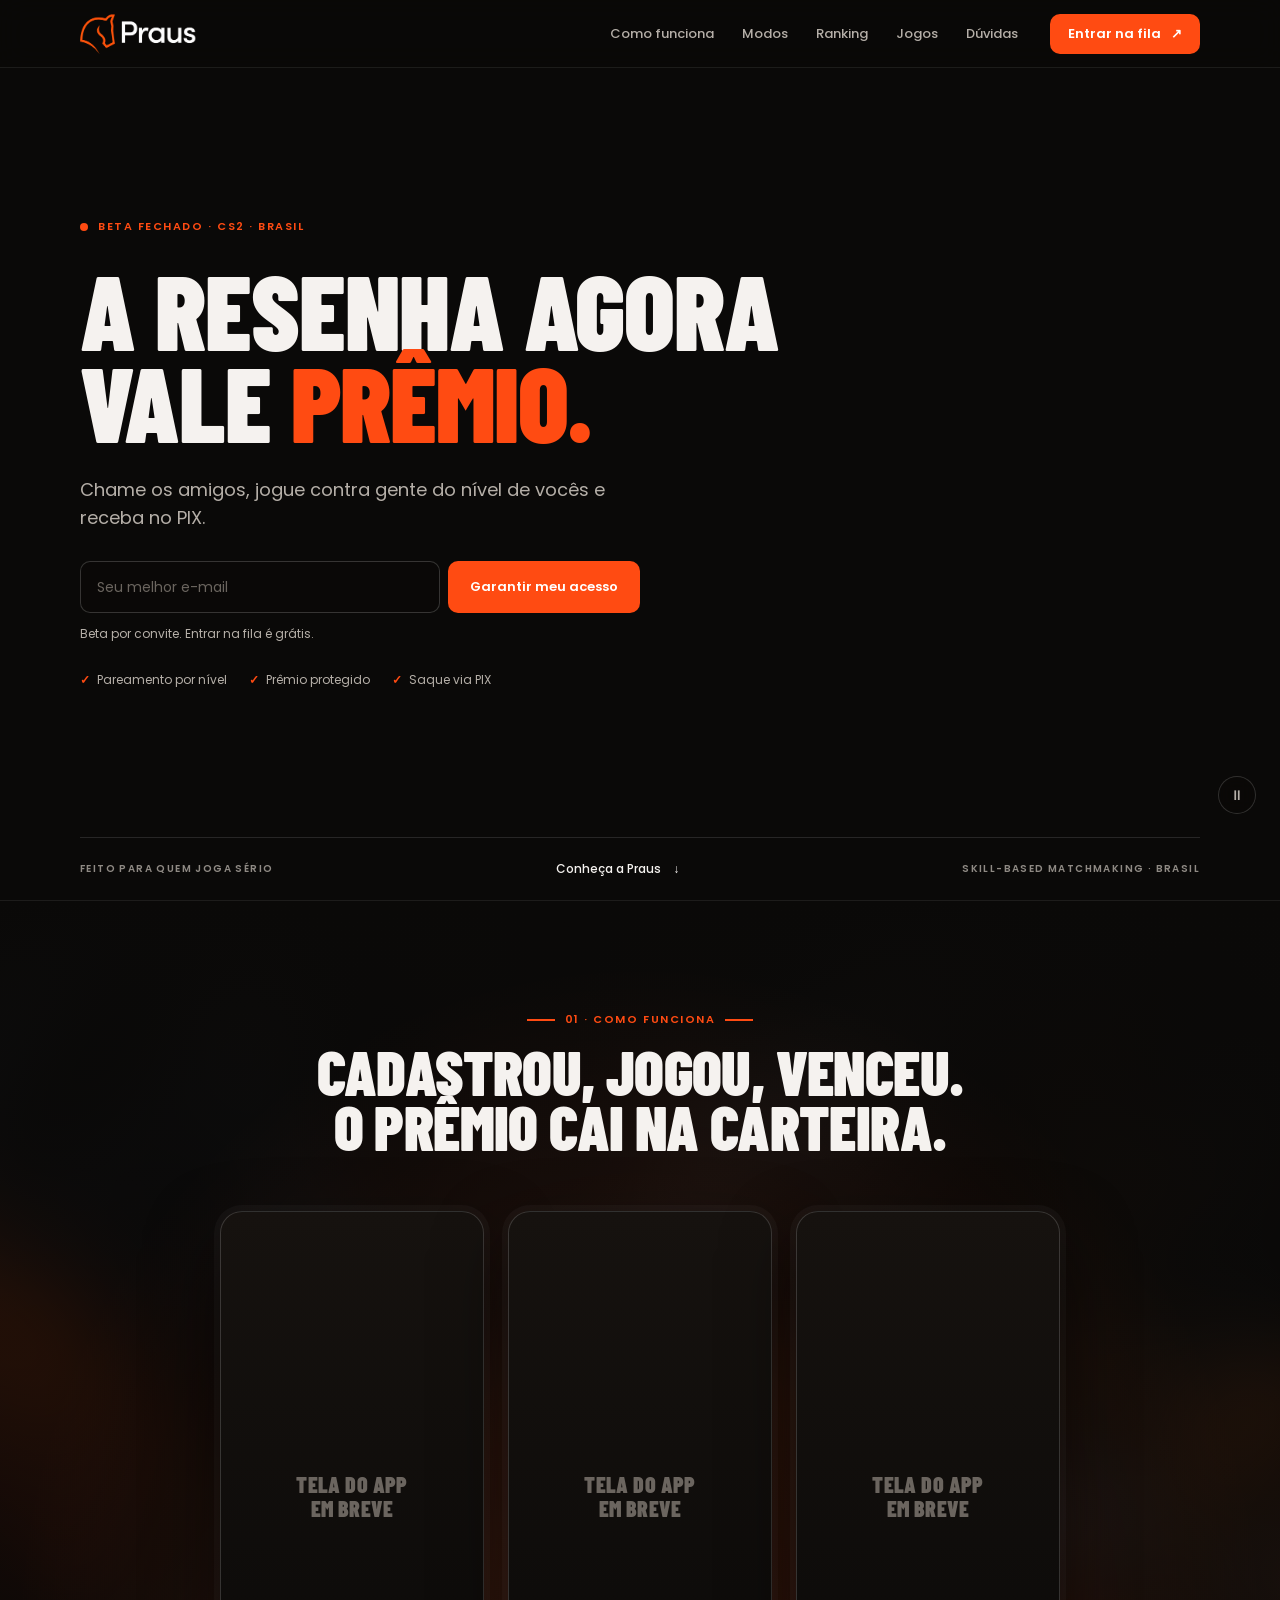
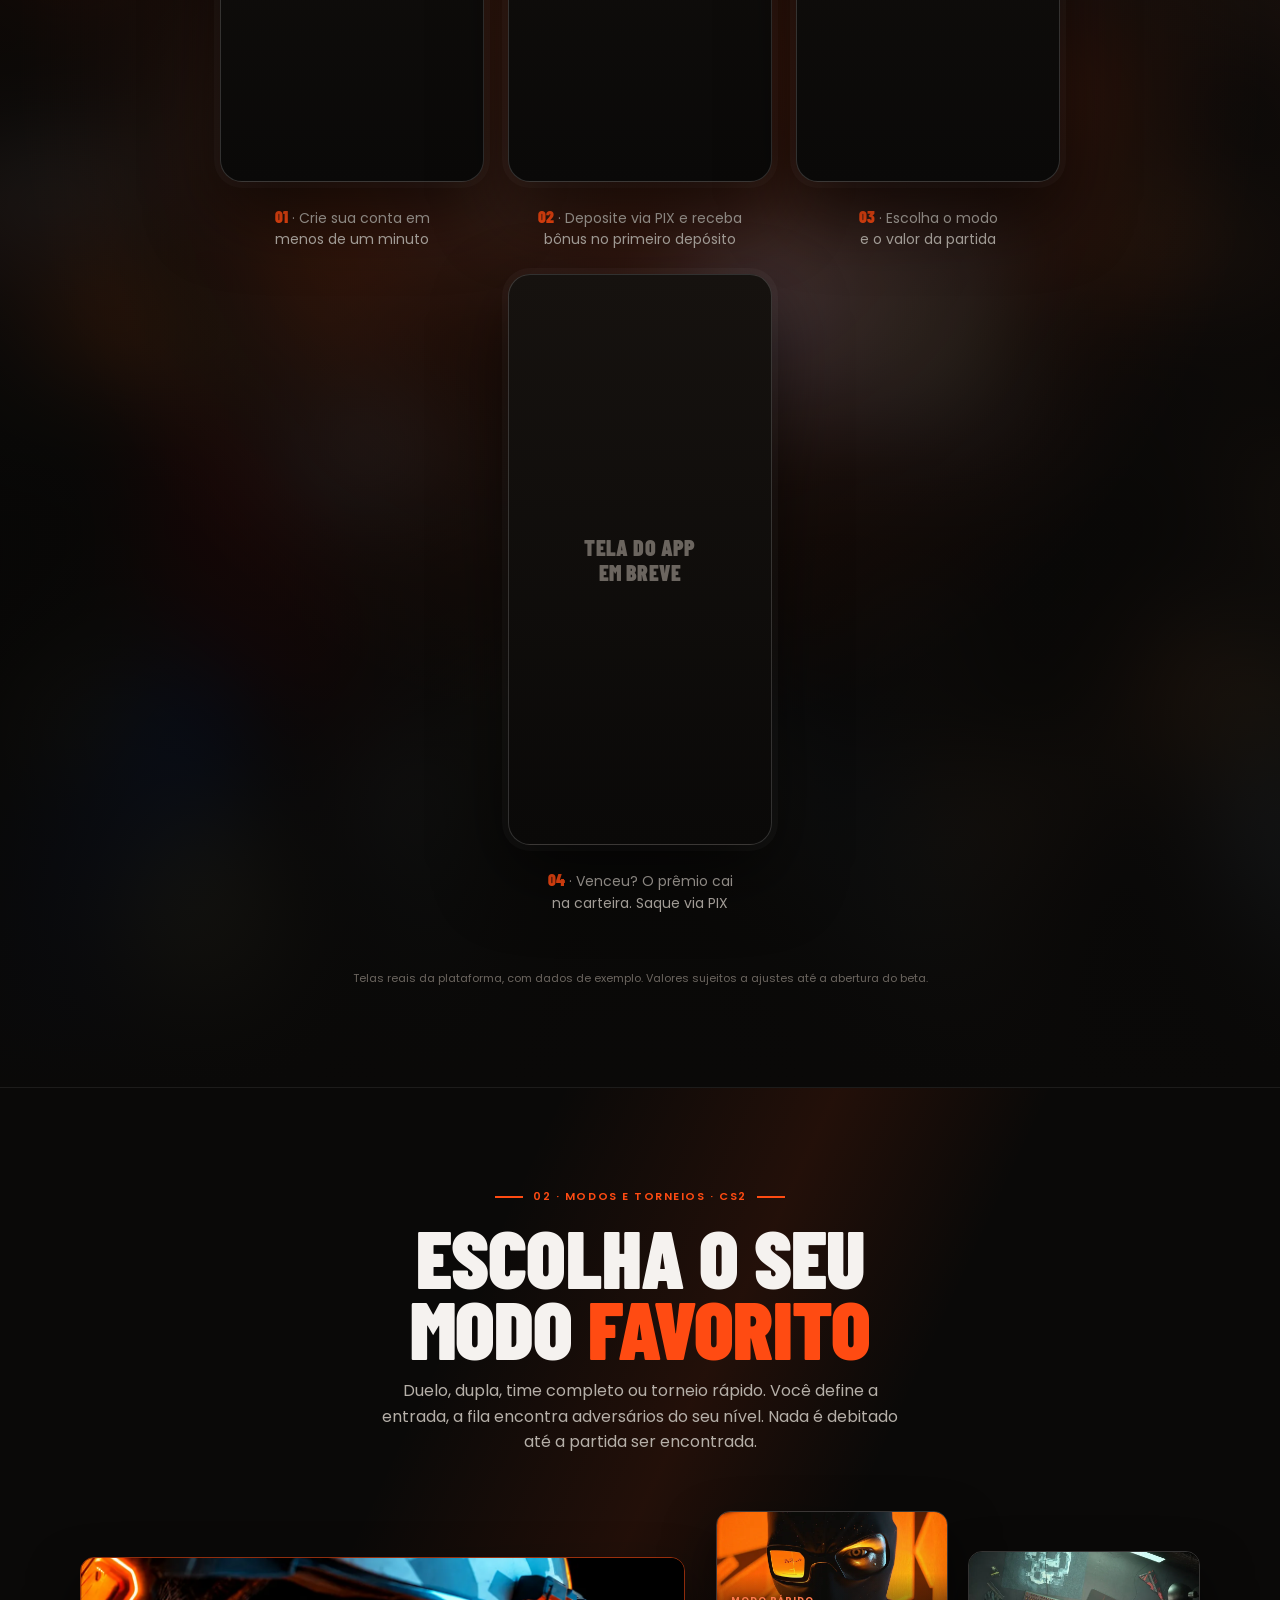
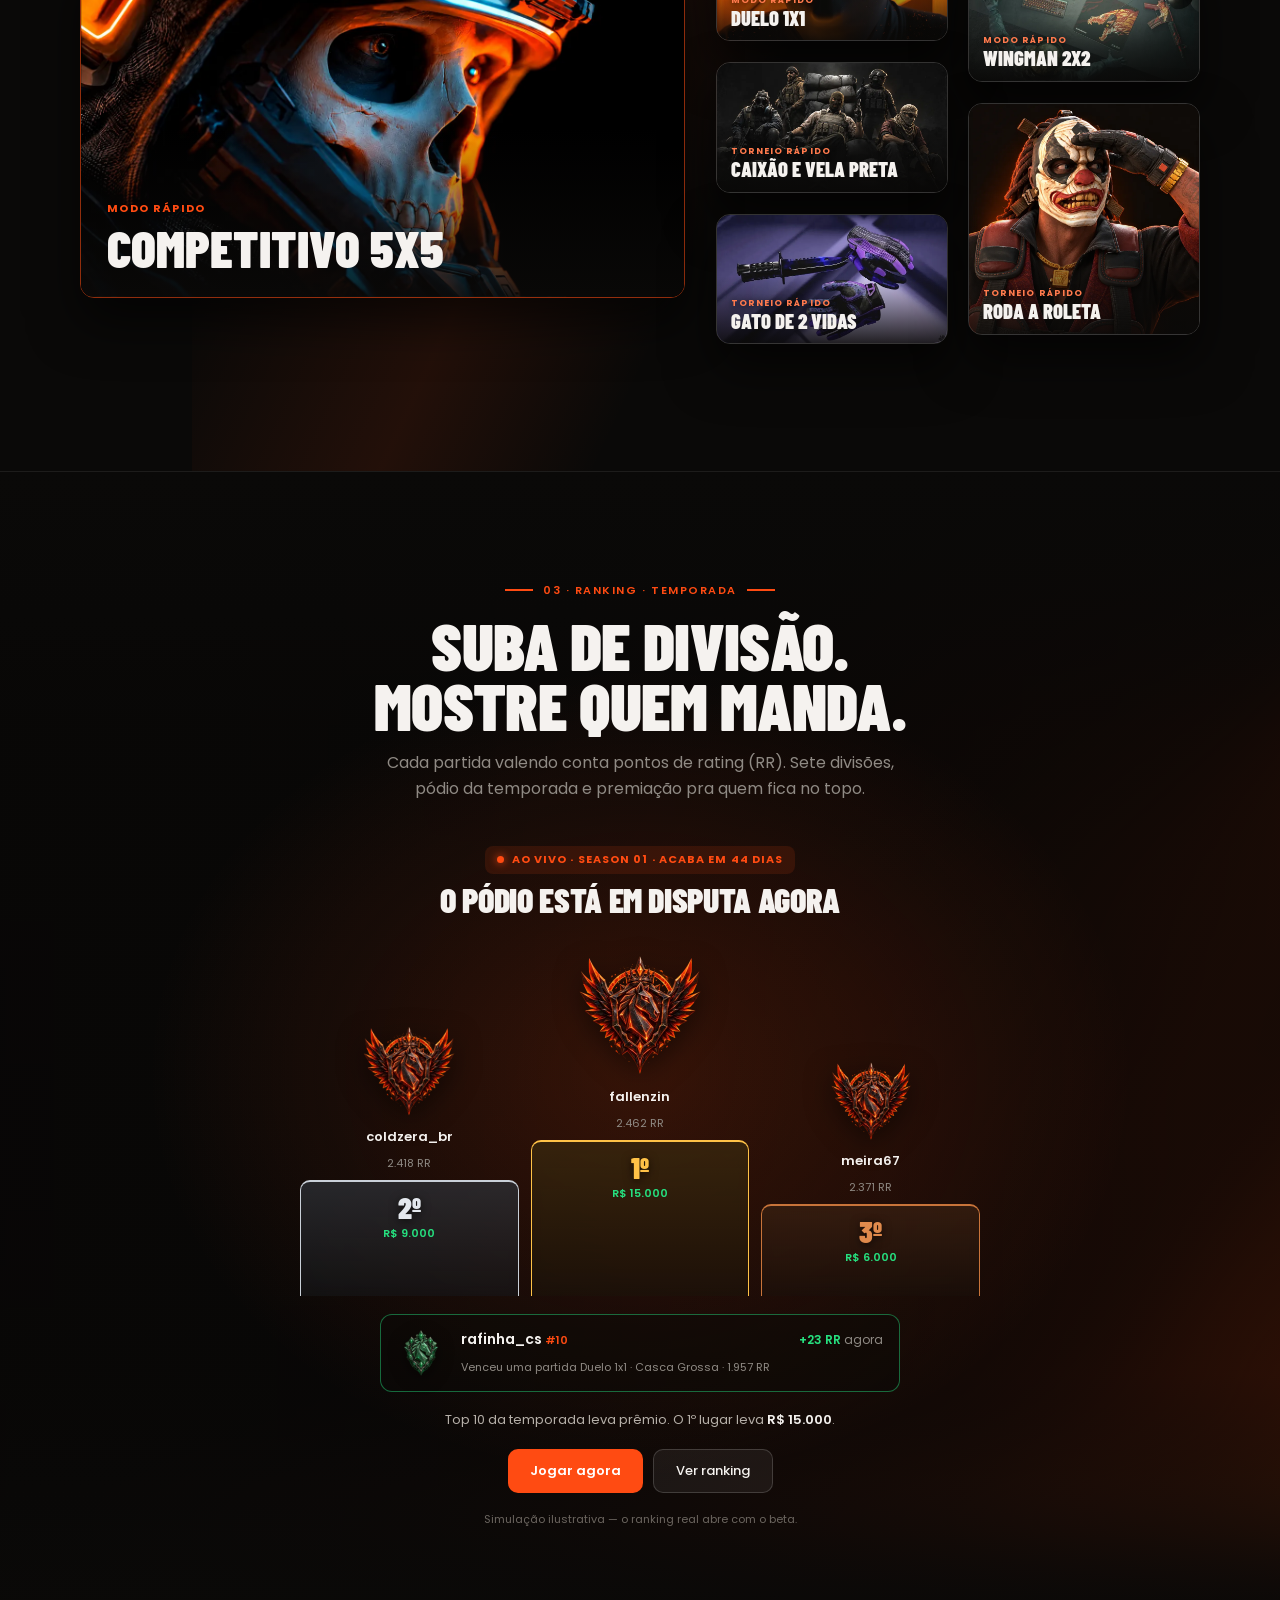
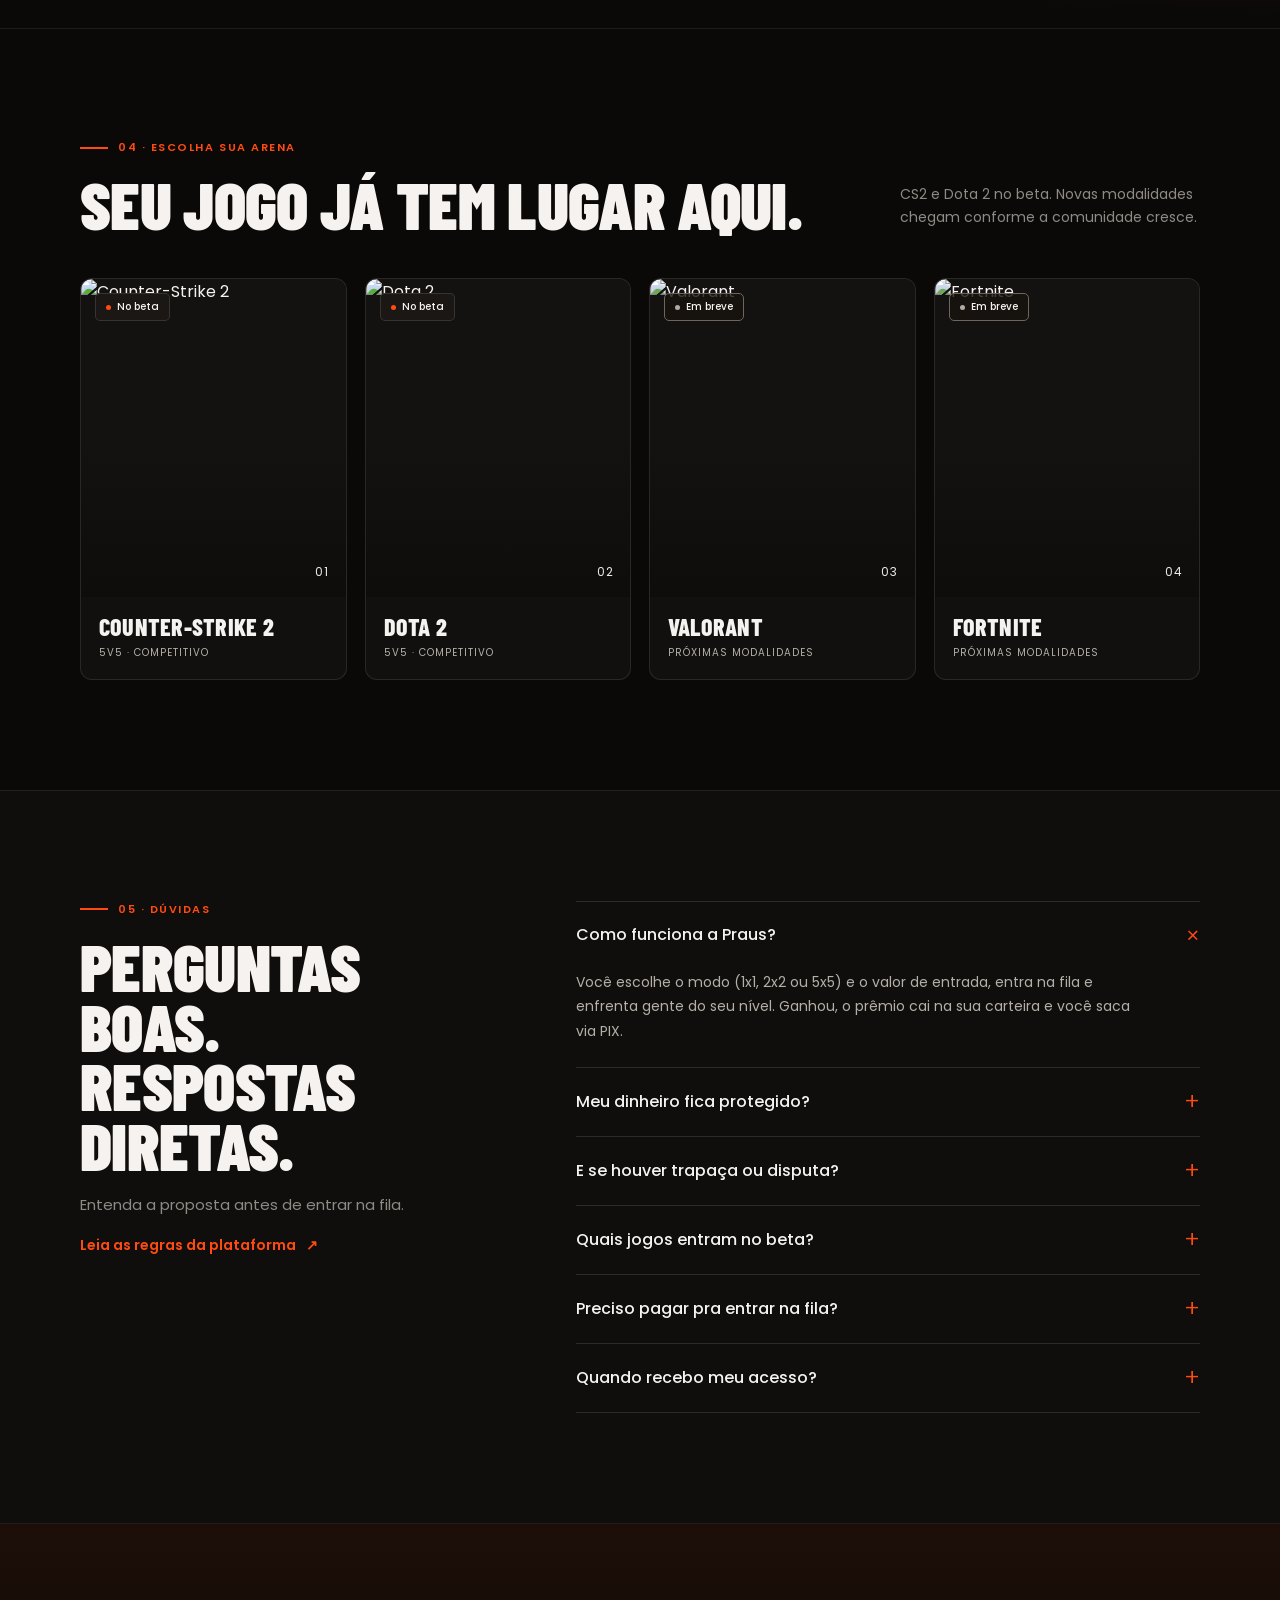
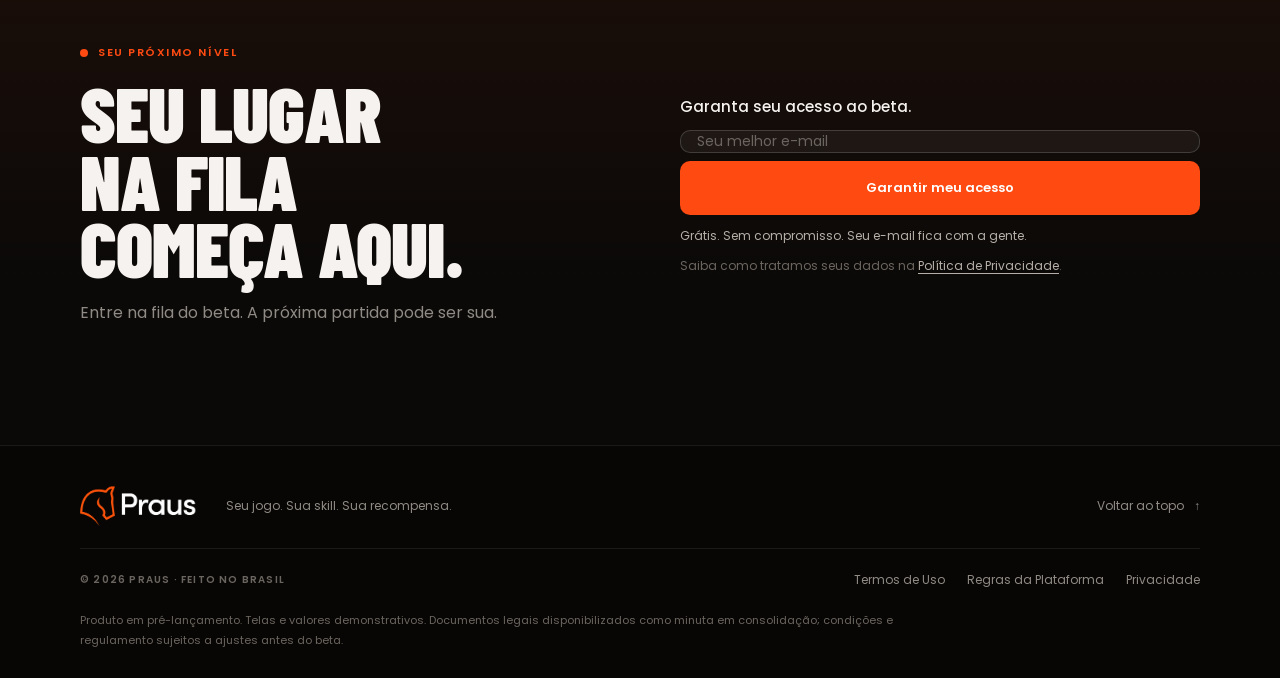
==== commit 0fde3433: "Redesign v2 da landing: identidade Barlow/Poppins e novas seções - Tokens novos (laranja #FF4B12, fu" ====
--- a/index.html
+++ b/index.html
@@ -1,23 +1,21 @@
 <!DOCTYPE html>
 <html lang="pt-BR">
-<head> 
+<head>
 <meta charset="UTF-8" />
 <meta name="viewport" content="width=device-width, initial-scale=1.0" />
-<title>Praus</title>
-<meta name="description" content="A PRAUS é a infraestrutura de skill-based matchmaking do Brasil. Escolhe o jogo, encontra rival do seu nível, dispute o pote e recebe via PIX. Garanta seu acesso ao beta." />
-<meta name="theme-color" content="#14110F" />
+<title>PRAUS — Skill-based matchmaking. Jogue valendo.</title>
+<meta name="description" content="A resenha agora vale prêmio. Chame os amigos, jogue contra gente do nível de vocês e receba no PIX. Garanta seu acesso ao beta da PRAUS." />
+<meta name="theme-color" content="#0A0908" />
 
 <link rel="icon" type="image/png" href="assets/brand/favicon-novo.png">
-<link rel="apple-touch-icon" href="assets/brand/apple-touch-icon.png">
-
-
-<meta property="og:title" content="PRAUS — Jogue valendo." />
-<meta property="og:description" content="Skill-based matchmaking brasileiro. Sua habilidade vira dinheiro, com escrow, KYC e PIX." />
+
+<meta property="og:title" content="PRAUS — A resenha agora vale prêmio." />
+<meta property="og:description" content="Skill-based matchmaking brasileiro. Chame os amigos, jogue contra gente do seu nível e receba no PIX." />
 <meta property="og:type" content="website" />
 
 <link rel="preconnect" href="https://fonts.googleapis.com" />
 <link rel="preconnect" href="https://fonts.gstatic.com" crossorigin />
-<link href="https://fonts.googleapis.com/css2?family=Anton&family=Bebas+Neue&family=Newsreader:ital,opsz,wght@1,6..72,400;1,6..72,500&family=Space+Grotesk:wght@400;500;600;700&family=JetBrains+Mono:wght@400;500;700&family=Manrope:wght@400;500;600;700&display=swap" rel="stylesheet" />
+<link href="https://fonts.googleapis.com/css2?family=Barlow+Condensed:wght@800;900&family=Poppins:wght@400;500;600;700&display=swap" rel="stylesheet" />
 
 <link rel="stylesheet" href="styles.css" />
 </head>
@@ -26,461 +24,372 @@
 <!-- ============ NAV ============ -->
 <header class="nav" id="top">
   <div class="wrap nav__inner">
-    <!-- Espaçadores flexíveis dão a proporção exata pedida: 3-2-2-2-2-3.
-         No desktop o .nav__menu vira display:contents, então os links entram
-         na mesma distribuição. No mobile os espaçadores somem. -->
-    <i class="nav-sp" style="--g:1" aria-hidden="true"></i>
-    <a href="#top" class="wordmark">
-      <img class="wordmark__full" src="assets/brand/praus-cavalo.png" alt="PRAUS"/>
+    <a href="#top" class="nav__logo" title="Praus">
+      <img src="assets/brand/logo-horizontal.png" alt="PRAUS" />
     </a>
-    <i class="nav-sp" style="--g:3" aria-hidden="true"></i>
-    <nav class="nav__menu" id="menu-principal" aria-label="Principal">
-      <a href="#como-funciona">COMO FUNCIONA</a>
-      <i class="nav-sp" style="--g:3" aria-hidden="true"></i>
-      <a href="#modos">MODOS</a>
-      <i class="nav-sp" style="--g:3" aria-hidden="true"></i>
-      <a href="#jogos">JOGOS</a>
-      <i class="nav-sp" style="--g:3" aria-hidden="true"></i>
-      <a href="#faq">FAQ</a>
+    <nav class="nav__menu" id="nav-menu" aria-label="Principal">
+      <a href="#como-funciona">Como funciona</a>
+      <a href="#modos">Modos</a>
+      <a href="#ranking">Ranking</a>
+      <a href="#jogos">Jogos</a>
+      <a href="#duvidas">Dúvidas</a>
     </nav>
-    <i class="nav-sp" style="--g:3" aria-hidden="true"></i>
-    <a href="#waitlist" class="btn btn--sm btn--primary nav__cta" data-perto>ENTRAR NA FILA <span class="btn__arrow" aria-hidden="true"><svg viewBox="0 0 16 16" width="16" height="16" fill="none" stroke="currentColor" stroke-width="2" stroke-linecap="round" stroke-linejoin="round"><path d="M2 8h11M9 4l4 4-4 4"/></svg></span></a>
-    <i class="nav-sp" style="--g:1" aria-hidden="true"></i>
-    <button class="nav__abrir" type="button" aria-expanded="false" aria-controls="menu-principal" aria-label="Abrir menu">
-      <svg viewBox="0 0 20 20" fill="none" stroke="currentColor" stroke-width="1.8" stroke-linecap="round" aria-hidden="true">
-        <path class="b1" d="M3 7h14"/><path class="b2" d="M3 13h14"/>
-      </svg>
+    <a href="#waitlist" class="btn btn--primary btn--nav">Entrar na fila <span aria-hidden="true">↗</span></a>
+    <button class="nav__burger" type="button" aria-label="Abrir menu" aria-expanded="false" aria-controls="nav-menu">
+      <span></span><span></span><span></span>
     </button>
   </div>
 </header>
 
 <main>
 
-<!-- ============ 1. HERÓI (vídeo de fundo, sem fosco) ============ -->
-<section class="hero" id="topo-form">
+<!-- ============ HERO ============ -->
+<section class="hero">
   <div class="hero__bg" aria-hidden="true">
-    <video class="hero__vid hero__vid--a" autoplay muted loop playsinline preload="auto">
-      <source src="assets/video/hero-1.mp4" type="video/mp4" />
-    </video>
-    <video class="hero__vid hero__vid--b" autoplay muted loop playsinline preload="auto">
-      <source src="assets/video/hero-2.mp4" type="video/mp4" />
-    </video>
+    <video class="hero__vid hero__vid--a" muted loop playsinline preload="auto"
+           poster="assets/video/teaser-poster.jpg" src="assets/video/hero-1.mp4"></video>
+    <video class="hero__vid hero__vid--b" muted loop playsinline preload="auto"
+           src="assets/video/hero-2.mp4"></video>
     <div class="hero__scrim"></div>
   </div>
 
   <div class="wrap hero__inner">
-    <h1 class="hero__title reveal">
-      AQUI A SUA SKILL <br/>
-      VALE DINHEIRO.
-    </h1>
-
-    <p class="hero__sub reveal">
-      A PRAUS é uma infraestrutura de skill-based matchmaking do Brasil.
-      Você escolhe o jogo, encontra um rival do seu nível, disputa o prêmio e
-      recebe diretamente via PIX.
-    </p>
-
-    <!-- A objeção principal do público é "isso é golpe?". A prova ficava seis
-         seções abaixo do pedido de e-mail; esta linha antecipa o que já está
-         dito na seção de segurança e no FAQ, sem alegar nada novo. -->
-    <ul class="hero__trust reveal">
-      <li>Identidade verificada</li>
-      <li>Prêmio retido em conta-garantia</li>
-      <li>Saque via PIX</li>
-    </ul>
-
-    <form class="waitlist reveal" id="hero-form" data-source="hero" novalidate>
+    <div class="hero__content">
+      <span class="eyebrow"><span class="dot dot--pulse" aria-hidden="true"></span>BETA FECHADO · CS2 · BRASIL</span>
+      <h1 class="hero__title">A resenha agora<br>vale <em>prêmio.</em></h1>
+      <p class="hero__lead">Chame os amigos, jogue contra gente do nível de vocês e receba no PIX.</p>
+
+      <form class="waitlist" id="hero-form" data-source="hero" novalidate>
+        <div class="waitlist__field">
+          <input type="email" name="email" inputmode="email" autocomplete="email"
+                 placeholder="Seu melhor e-mail" aria-label="Seu e-mail" required />
+          <button type="submit" class="btn btn--primary">Garantir meu acesso</button>
+        </div>
+        <p class="waitlist__error" role="alert" hidden></p>
+        <p class="waitlist__micro">Beta por convite. Entrar na fila é grátis.</p>
+        <p class="waitlist__success" role="status" hidden><b>✓</b> Você está na fila. A gente chama quando o beta abrir pra você.</p>
+      </form>
+
+      <ul class="hero__checks">
+        <li><b aria-hidden="true">✓</b>Pareamento por nível</li>
+        <li><b aria-hidden="true">✓</b>Prêmio protegido</li>
+        <li><b aria-hidden="true">✓</b>Saque via PIX</li>
+      </ul>
+    </div>
+  </div>
+
+  <div class="wrap">
+    <div class="hero__strip">
+      <span class="hero__tag">FEITO PARA QUEM JOGA SÉRIO</span>
+      <a href="#como-funciona" class="hero__more">Conheça a Praus <span aria-hidden="true">↓</span></a>
+      <span class="hero__tag">SKILL-BASED MATCHMAKING · BRASIL</span>
+    </div>
+  </div>
+
+  <button class="hero__pause" type="button" aria-label="Pausar vídeo de fundo" aria-pressed="false">⏸</button>
+</section>
+
+<!-- ============ 01 COMO FUNCIONA ============ -->
+<section class="section how" id="como-funciona">
+  <div class="how__bg" aria-hidden="true"></div>
+  <div class="how__glow" aria-hidden="true"></div>
+  <div class="wrap section__inner">
+    <header class="section__head section__head--center">
+      <span class="eyebrow eyebrow--lines">01 · COMO FUNCIONA</span>
+      <h2 class="section__title section__title--how">Cadastrou, jogou, venceu.<br>O prêmio cai na carteira.</h2>
+    </header>
+
+    <div class="phones">
+      <figure class="phone">
+        <div class="phone__frame">
+          <img class="phone__img" src="assets/landing/tela-01-cadastro.webp" alt="Tela de cadastro do app PRAUS"
+               width="390" height="844" loading="lazy" onerror="this.closest('.phone__frame').classList.add('phone__frame--ph')" />
+          <span class="phone__ph-label" aria-hidden="true">Tela do app<br>em breve</span>
+        </div>
+        <figcaption class="phone__cap"><b>01</b> · Crie sua conta em menos de um minuto</figcaption>
+      </figure>
+      <figure class="phone">
+        <div class="phone__frame">
+          <img class="phone__img" src="assets/landing/tela-02-deposito.webp" alt="Tela de depósito via PIX do app PRAUS"
+               width="390" height="844" loading="lazy" onerror="this.closest('.phone__frame').classList.add('phone__frame--ph')" />
+          <span class="phone__ph-label" aria-hidden="true">Tela do app<br>em breve</span>
+        </div>
+        <figcaption class="phone__cap"><b>02</b> · Deposite via PIX e receba bônus no primeiro depósito</figcaption>
+      </figure>
+      <figure class="phone">
+        <div class="phone__frame">
+          <img class="phone__img" src="assets/landing/tela-03-modos.webp" alt="Tela de modos rápidos do app PRAUS"
+               width="390" height="844" loading="lazy" onerror="this.closest('.phone__frame').classList.add('phone__frame--ph')" />
+          <span class="phone__ph-label" aria-hidden="true">Tela do app<br>em breve</span>
+        </div>
+        <figcaption class="phone__cap"><b>03</b> · Escolha o modo e o valor da partida</figcaption>
+      </figure>
+      <figure class="phone">
+        <div class="phone__frame">
+          <img class="phone__img" src="assets/landing/tela-04-resultado.webp" alt="Tela de resultado com vitória do app PRAUS"
+               width="390" height="844" loading="lazy" onerror="this.closest('.phone__frame').classList.add('phone__frame--ph')" />
+          <span class="phone__ph-label" aria-hidden="true">Tela do app<br>em breve</span>
+        </div>
+        <figcaption class="phone__cap"><b>04</b> · Venceu? O prêmio cai na carteira. Saque via PIX</figcaption>
+      </figure>
+    </div>
+
+    <p class="note">Telas reais da plataforma, com dados de exemplo. Valores sujeitos a ajustes até a abertura do beta.</p>
+  </div>
+</section>
+
+<!-- ============ 02 MODOS ============ -->
+<section class="section modes" id="modos">
+  <div class="modes__beam" aria-hidden="true"></div>
+  <div class="wrap section__inner section__inner--center">
+    <header class="section__head section__head--center">
+      <span class="eyebrow eyebrow--lines">02 · MODOS E TORNEIOS · CS2</span>
+      <h2 class="section__title section__title--modes">Escolha o seu modo <em>favorito</em></h2>
+      <p class="section__lead">Duelo, dupla, time completo ou torneio rápido. Você define a entrada, a fila encontra adversários do seu nível. Nada é debitado até a partida ser encontrada.</p>
+    </header>
+
+    <div class="collage">
+      <div class="collage__item collage__item--hero" style="--l:0%;--t:10.698%;--w:54.054%;--h:78.488%;--fd:.7s">
+        <div class="mcard mcard--hero" style="--img:url('assets/landing/modo-caveira.webp')">
+          <span class="mcard__tag">MODO RÁPIDO</span>
+          <span class="mcard__name">Competitivo 5x5</span>
+        </div>
+      </div>
+      <div class="collage__item" style="--l:56.757%;--t:0%;--w:20.721%;--h:30.087%;--fd:0s">
+        <div class="mcard" style="--img:url('assets/landing/modo-balaclava.webp')">
+          <span class="mcard__tag">MODO RÁPIDO</span>
+          <span class="mcard__name">Duelo 1x1</span>
+        </div>
+      </div>
+      <div class="collage__item" style="--l:79.279%;--t:9.302%;--w:20.721%;--h:30.087%;--fd:1.4s">
+        <div class="mcard" style="--img:url('assets/landing/modo-setup.webp')">
+          <span class="mcard__tag">MODO RÁPIDO</span>
+          <span class="mcard__name">Wingman 2x2</span>
+        </div>
+      </div>
+      <div class="collage__item" style="--l:56.757%;--t:34.884%;--w:20.721%;--h:30.087%;--fd:2.6s">
+        <div class="mcard" style="--img:url('assets/landing/modo-esquadrao.webp')">
+          <span class="mcard__tag">TORNEIO RÁPIDO</span>
+          <span class="mcard__name">Caixão e Vela Preta</span>
+        </div>
+      </div>
+      <div class="collage__item" style="--l:56.757%;--t:69.767%;--w:20.721%;--h:30.087%;--fd:2s">
+        <div class="mcard" style="--img:url('assets/landing/modo-luvas.webp')">
+          <span class="mcard__tag">TORNEIO RÁPIDO</span>
+          <span class="mcard__name">Gato de 2 Vidas</span>
+        </div>
+      </div>
+      <div class="collage__item collage__item--tall" style="--l:79.279%;--t:44.186%;--w:20.721%;--h:53.488%;--fd:3.2s">
+        <div class="mcard" style="--img:url('assets/landing/modo-palhaco.webp')">
+          <span class="mcard__tag">TORNEIO RÁPIDO</span>
+          <span class="mcard__name">Roda a Roleta</span>
+        </div>
+      </div>
+    </div>
+  </div>
+</section>
+
+<!-- ============ 03 RANKING ============ -->
+<section class="section rankv2" id="ranking">
+  <div class="rankv2__bg" aria-hidden="true"></div>
+  <div class="rankv2__glow" aria-hidden="true"></div>
+  <div class="wrap section__inner section__inner--center">
+    <header class="section__head section__head--center">
+      <span class="eyebrow eyebrow--lines">03 · RANKING · TEMPORADA</span>
+      <h2 class="section__title">Suba de divisão.<br>Mostre quem manda.</h2>
+      <p class="section__lead section__lead--dim">Cada partida valendo conta pontos de rating (RR). Sete divisões, pódio da temporada e premiação pra quem fica no topo.</p>
+    </header>
+
+    <div class="rankv2__live">
+      <span class="chip"><span class="dot dot--pulse dot--sm" aria-hidden="true"></span>AO VIVO · SEASON 01 · ACABA EM 44 DIAS</span>
+      <h3 class="rankv2__sub">O pódio está em disputa agora</h3>
+    </div>
+
+    <div class="podium" id="podium">
+      <div class="podium__col" data-slot="1">
+        <div class="podium__emblem podium__emblem--2" data-emblem></div>
+        <span class="podium__nick" data-nick>—</span>
+        <span class="podium__rr" data-rr>—</span>
+        <div class="podium__step podium__step--2"><span class="podium__pos">2º</span><span class="podium__prize">R$ 9.000</span></div>
+      </div>
+      <div class="podium__col" data-slot="0">
+        <div class="podium__emblem podium__emblem--1" data-emblem></div>
+        <span class="podium__nick" data-nick>—</span>
+        <span class="podium__rr" data-rr>—</span>
+        <div class="podium__step podium__step--1"><span class="podium__pos">1º</span><span class="podium__prize">R$ 15.000</span></div>
+      </div>
+      <div class="podium__col" data-slot="2">
+        <div class="podium__emblem podium__emblem--3" data-emblem></div>
+        <span class="podium__nick" data-nick>—</span>
+        <span class="podium__rr" data-rr>—</span>
+        <div class="podium__step podium__step--3"><span class="podium__pos">3º</span><span class="podium__prize">R$ 6.000</span></div>
+      </div>
+    </div>
+
+    <div class="rankv2__tail">
+      <div class="lastmatch" id="lastmatch">
+        <div class="lastmatch__emblem" data-emblem></div>
+        <div class="lastmatch__body">
+          <div class="lastmatch__top">
+            <span class="lastmatch__nick"><span data-nick>—</span> <b class="lastmatch__tag" data-tag></b></span>
+            <span class="lastmatch__right" data-right></span>
+          </div>
+          <span class="lastmatch__line" data-line>Partidas encerradas aparecem aqui na hora</span>
+        </div>
+      </div>
+      <p class="rankv2__prize-note">Top 10 da temporada leva prêmio. O 1º lugar leva <b>R$ 15.000</b>.</p>
+      <div class="rankv2__actions">
+        <a href="#waitlist" class="btn btn--primary">Jogar agora</a>
+        <a href="#waitlist" class="btn btn--ghost">Ver ranking</a>
+      </div>
+      <p class="note">Simulação ilustrativa — o ranking real abre com o beta.</p>
+    </div>
+  </div>
+</section>
+
+<!-- ============ 04 JOGOS ============ -->
+<section class="section games-sec" id="jogos">
+  <div class="wrap section__inner">
+    <header class="games-sec__head">
+      <div class="games-sec__head-left">
+        <span class="eyebrow">04 · ESCOLHA SUA ARENA</span>
+        <h2 class="section__title">Seu jogo já tem lugar aqui.</h2>
+      </div>
+      <p class="games-sec__head-txt">CS2 e Dota 2 no beta. Novas modalidades chegam conforme a comunidade cresce.</p>
+    </header>
+
+    <div class="games">
+      <article class="gcard">
+        <div class="gcard__cover">
+          <img src="assets/games/cs2.jpg" alt="Counter-Strike 2" loading="lazy" />
+          <span class="gcard__badge"><span class="dot" aria-hidden="true"></span>No beta</span>
+          <span class="gcard__idx" aria-hidden="true">01</span>
+        </div>
+        <div class="gcard__meta">
+          <h3 class="gcard__name">Counter-Strike 2</h3>
+          <span class="gcard__sub">5V5 · COMPETITIVO</span>
+        </div>
+      </article>
+      <article class="gcard">
+        <div class="gcard__cover">
+          <img src="assets/games/dota2.jpg" alt="Dota 2" loading="lazy" />
+          <span class="gcard__badge"><span class="dot" aria-hidden="true"></span>No beta</span>
+          <span class="gcard__idx" aria-hidden="true">02</span>
+        </div>
+        <div class="gcard__meta">
+          <h3 class="gcard__name">Dota 2</h3>
+          <span class="gcard__sub">5V5 · COMPETITIVO</span>
+        </div>
+      </article>
+      <article class="gcard gcard--soon">
+        <div class="gcard__cover">
+          <img src="assets/games/valorant.jpg" alt="Valorant" loading="lazy" />
+          <span class="gcard__badge gcard__badge--soon"><span class="dot" aria-hidden="true"></span>Em breve</span>
+          <span class="gcard__idx" aria-hidden="true">03</span>
+        </div>
+        <div class="gcard__meta">
+          <h3 class="gcard__name">Valorant</h3>
+          <span class="gcard__sub">PRÓXIMAS MODALIDADES</span>
+        </div>
+      </article>
+      <article class="gcard gcard--soon">
+        <div class="gcard__cover">
+          <img src="assets/games/fortnite.jpg" alt="Fortnite" loading="lazy" />
+          <span class="gcard__badge gcard__badge--soon"><span class="dot" aria-hidden="true"></span>Em breve</span>
+          <span class="gcard__idx" aria-hidden="true">04</span>
+        </div>
+        <div class="gcard__meta">
+          <h3 class="gcard__name">Fortnite</h3>
+          <span class="gcard__sub">PRÓXIMAS MODALIDADES</span>
+        </div>
+      </article>
+    </div>
+  </div>
+</section>
+
+<!-- ============ 05 DÚVIDAS ============ -->
+<section class="section faq-sec" id="duvidas">
+  <span id="faq" aria-hidden="true"></span>
+  <div class="wrap faq-sec__grid">
+    <div class="faq-sec__intro">
+      <span class="eyebrow">05 · DÚVIDAS</span>
+      <h2 class="section__title">Perguntas boas.<br>Respostas diretas.</h2>
+      <p class="faq-sec__txt">Entenda a proposta antes de entrar na fila.</p>
+      <a class="faq-sec__rules" href="regras.html">Leia as regras da plataforma <span aria-hidden="true">↗</span></a>
+    </div>
+    <div class="faq">
+      <details class="faq__item" open>
+        <summary>Como funciona a Praus?<span class="faq__plus" aria-hidden="true">+</span></summary>
+        <p>Você escolhe o modo (1x1, 2x2 ou 5x5) e o valor de entrada, entra na fila e enfrenta gente do seu nível. Ganhou, o prêmio cai na sua carteira e você saca via PIX.</p>
+      </details>
+      <details class="faq__item">
+        <summary>Meu dinheiro fica protegido?<span class="faq__plus" aria-hidden="true">+</span></summary>
+        <p>O valor da partida fica retido em conta-garantia enquanto vocês jogam e só é liberado depois do resultado validado. A identidade é verificada por KYC (idwall) e os pagamentos passam pelo Asaas.</p>
+      </details>
+      <details class="faq__item">
+        <summary>E se houver trapaça ou disputa?<span class="faq__plus" aria-hidden="true">+</span></summary>
+        <p>Comportamento suspeito é analisado antes de qualquer pagamento sair. Quem perdeu pode contestar uma vez, com evidência; o valor fica congelado até a análise, com resposta em até 24h.</p>
+      </details>
+      <details class="faq__item">
+        <summary>Quais jogos entram no beta?<span class="faq__plus" aria-hidden="true">+</span></summary>
+        <p>CS2 abre o beta, com Modos Rápidos 1x1, 2x2 e 5x5 e Torneios Rápidos. Valorant, Dota 2, EA FC, NBA 2K e Rocket League chegam depois, conforme a comunidade cresce.</p>
+      </details>
+      <details class="faq__item">
+        <summary>Preciso pagar pra entrar na fila?<span class="faq__plus" aria-hidden="true">+</span></summary>
+        <p>Não. O cadastro na fila é gratuito e pede só o seu e-mail. Você será avisado quando o acesso ao beta estiver disponível pra você.</p>
+      </details>
+      <details class="faq__item">
+        <summary>Quando recebo meu acesso?<span class="faq__plus" aria-hidden="true">+</span></summary>
+        <p>A Praus está em pré-lançamento. O beta é liberado por convites, em lotes, sem data garantida para cada cadastro. Entrar na fila é o primeiro passo.</p>
+      </details>
+    </div>
+  </div>
+</section>
+
+<!-- ============ CTA FINAL ============ -->
+<section class="section cta" id="waitlist">
+  <div class="wrap cta__grid">
+    <div class="cta__intro">
+      <span class="eyebrow"><span class="dot dot--pulse" aria-hidden="true"></span>SEU PRÓXIMO NÍVEL</span>
+      <h2 class="section__title section__title--cta">Seu lugar na fila<br>começa aqui.</h2>
+      <p class="section__lead section__lead--dim">Entre na fila do beta. A próxima partida pode ser sua.</p>
+    </div>
+    <form class="waitlist waitlist--stack" id="footer-form" data-source="cta" novalidate>
+      <label class="waitlist__label" for="cta-email">Garanta seu acesso ao beta.</label>
       <div class="waitlist__field">
-        <div class="waitlist__input-wrap">
-          <svg class="waitlist__icon" width="18" height="18" viewBox="0 0 24 24" fill="none" aria-hidden="true">
-            <path d="M3 6.5C3 5.67157 3.67157 5 4.5 5H19.5C20.3284 5 21 5.67157 21 6.5V17.5C21 18.3284 20.3284 19 19.5 19H4.5C3.67157 19 3 18.3284 3 17.5V6.5Z" stroke="currentColor" stroke-width="1.6"/>
-            <path d="M4 6.5L12 13L20 6.5" stroke="currentColor" stroke-width="1.6" stroke-linecap="round" stroke-linejoin="round"/>
-          </svg>
-          <input type="email" name="email" inputmode="email" autocomplete="email"
-                 placeholder="Digite o seu e-mail" aria-label="Seu e-mail" required />
-        </div>
-        <button type="submit" class="btn btn--primary">
-          GARANTIR MEU ACESSO <span class="btn__arrow" aria-hidden="true"><svg viewBox="0 0 16 16" width="16" height="16" fill="none" stroke="currentColor" stroke-width="2" stroke-linecap="round" stroke-linejoin="round"><path d="M2 8h11M9 4l4 4-4 4"/></svg></span>
-        </button>
-      </div>
-      <p class="waitlist__success" role="status" hidden>
-        Você está na fila. A gente chama quando o beta abrir pra você.
-      </p>
+        <input id="cta-email" type="email" name="email" inputmode="email" autocomplete="email"
+               placeholder="Seu melhor e-mail" aria-label="Seu e-mail" required />
+        <button type="submit" class="btn btn--primary">Garantir meu acesso</button>
+      </div>
       <p class="waitlist__error" role="alert" hidden></p>
+      <p class="waitlist__micro">Grátis. Sem compromisso. Seu e-mail fica com a gente.</p>
+      <p class="waitlist__success" role="status" hidden><b>✓</b> Você está na fila. A gente chama quando o beta abrir pra você.</p>
+      <p class="waitlist__privacy">Saiba como tratamos seus dados na <a href="privacidade.html">Política de Privacidade</a>.</p>
     </form>
   </div>
-
-  <a href="#como-funciona" class="hero__scroll mono-tag" aria-label="Rolar para o conteúdo">SCROLL ↓</a>
-</section>
-
-<!-- ============ 3. COMO FUNCIONA ============ -->
-<section class="section section--alt" id="como-funciona">
-  <div class="wrap">
-    <header class="section__head reveal">
-      <h2 class="section__title">APENAS 3 PASSOS</h2>
-    </header>
-
-    <div class="flow reveal" data-autoplay="6000">
-      <!-- Passos (controles) -->
-      <div class="flow__steps" role="tablist" aria-label="Como funciona">
-        <button class="flow__step is-active" role="tab" aria-selected="true" aria-controls="screen-1" id="step-1" data-step="1">
-          <span class="flow__step-num">01</span>
-          <span class="flow__step-text">
-            <span class="flow__step-tt">Você escolhe o jogo e define o prêmio</span>
-            <span class="flow__step-desc"><span>Defina o seu jogo e o seu entry fee. Vamos lhe direcionar para um rival do seu nível.</span></span>
-          </span>
-        </button>
-
-        <button class="flow__step" role="tab" aria-selected="false" aria-controls="screen-2" id="step-2" data-step="2">
-          <span class="flow__step-num">02</span>
-          <span class="flow__step-text">
-            <span class="flow__step-tt">Jogue a partida enquanto a recompensa fica retida</span>
-            <span class="flow__step-desc"><span>O valor da partida fica retido em escrow — uma conta-garantia neutra — enquanto você joga. Após a partida, seu saldo é instantaneamente atualizado.</span></span>
-          </span>
-        </button>
-
-        <button class="flow__step" role="tab" aria-selected="false" aria-controls="screen-3" id="step-3" data-step="3">
-          <span class="flow__step-num">03</span>
-          <span class="flow__step-text">
-            <span class="flow__step-tt">Receba o dinheiro na hora</span>
-            <span class="flow__step-desc"><span>Com o resultado validado, seu saldo é atualizado instantaneamente e já fica disponível para saque.</span></span>
-          </span>
-        </button>
-      </div>
-
-      <!-- Indicador de progresso: o mesmo conceito da barra antiga, agora
-           segmentado por etapa. Puramente visual (aria-hidden): quem
-           navega por teclado já tem as etapas como controles. -->
-      <div class="flow__dots" aria-hidden="true">
-        <span class="flow__dot is-active"><i></i></span>
-        <span class="flow__dot"><i></i></span>
-        <span class="flow__dot"><i></i></span>
-      </div>
-
-      <!-- Prévia das telas -->
-      <div class="flow__screens">
-        <!-- TELA 1 — lobby / escolha -->
-        <div class="screen is-active" id="screen-1" role="tabpanel" aria-labelledby="step-1" data-screen="1">
-          <div class="screen__bar mono-tag"><span>PRAUS · LOBBY</span><span>BR-SE</span></div>
-          <div class="screen__body">
-            <span class="screen__label mono-tag" id="rot-modalidade">MODALIDADE</span>
-            <div class="chips" role="radiogroup" aria-labelledby="rot-modalidade" data-grupo="jogo">
-              <button class="chip"          type="button" role="radio" aria-checked="false" data-valor="1v1">1v1</button>
-              <button class="chip"          type="button" role="radio" aria-checked="false" data-valor="2v2">2v2</button>
-              <button class="chip chip--on" type="button" role="radio" aria-checked="true"  data-valor="5v5">5v5</button>
-            </div>
-            <span class="screen__label mono-tag" id="rot-entrada">ENTRY FEE</span>
-            <div class="chips" role="radiogroup" aria-labelledby="rot-entrada" data-grupo="entrada">
-              <button class="chip"          type="button" role="radio" aria-checked="false" data-valor="10">R$10</button>
-              <button class="chip"          type="button" role="radio" aria-checked="false" data-valor="25">R$25</button>
-              <button class="chip chip--on" type="button" role="radio" aria-checked="true"  data-valor="50">R$50</button>
-            </div>
-            <div class="screen__row">
-              <span class="screen__label mono-tag">PRIZE POOL ESTIMADO</span>
-              <span class="screen__money" data-premio role="status">R$92</span>
-            </div>
-            <a class="screen__cta" href="#waitlist">ENTRAR NA FILA<svg viewBox="0 0 16 16" width="15" height="15" fill="none" stroke="currentColor" stroke-width="2.2" stroke-linecap="round" stroke-linejoin="round" aria-hidden="true"><path d="M2 8h11M9 4l4 4-4 4"/></svg></a>
-          </div>
-        </div>
-
-        <!-- TELA 2 — dentro da arena (prévia) -->
-        <div class="screen" id="screen-2" role="tabpanel" aria-labelledby="step-2" data-screen="2" hidden>
-          <div class="screen__bar">
-            <span class="screen__crumb mono-tag">PRAUS <i>/</i> PARTIDA</span>
-            <span class="screen__previa">PRÉVIA</span>
-          </div>
-          <div class="screen__body screen__body--center">
-            <span class="screen__eyebrow mono-tag">DENTRO DA ARENA</span>
-            <div class="screen__score">
-              <div class="screen__team"><span class="screen__team-tag mono-tag">VOCÊ</span><span class="screen__team-pts">07</span></div>
-              <span class="screen__score-x">:</span>
-              <div class="screen__team"><span class="screen__team-tag mono-tag">RIVAL</span><span class="screen__team-pts">05</span></div>
-            </div>
-            <div class="arena__guard">
-              <svg class="arena__guard-icon" viewBox="0 0 24 24" fill="none" stroke="currentColor" stroke-width="1.7" stroke-linecap="round" stroke-linejoin="round" aria-hidden="true">
-                <path d="M12 2.75l6.6 2.45v5.05c0 4.3-2.85 7.5-6.6 8.65-3.75-1.15-6.6-4.35-6.6-8.65V5.2L12 2.75z"/>
-                <path d="M8.9 11.7l2.15 2.15 4.3-4.45"/>
-              </svg>
-              <span class="arena__guard-txt">
-                <b>Prêmio protegido</b>
-                Retido até a validação do resultado.
-              </span>
-            </div>
-            <p class="screen__note">Você foca na partida. A estrutura cuida do resto.</p>
-          </div>
-        </div>
-
-        <!-- TELA 3 — recompensa liberada (prévia) -->
-        <div class="screen" id="screen-3" role="tabpanel" aria-labelledby="step-3" data-screen="3" hidden>
-          <div class="screen__bar">
-            <span class="screen__crumb mono-tag">PRAUS <i>/</i> RECOMPENSA</span>
-            <span class="screen__previa">PRÉVIA</span>
-          </div>
-          <div class="screen__body screen__body--center reward">
-            <span class="reward__trofeu" aria-hidden="true">
-              <svg viewBox="0 0 24 24" fill="none" stroke="currentColor" stroke-width="1.6" stroke-linecap="round" stroke-linejoin="round">
-                <path d="M7 4h10v4a5 5 0 0 1-10 0V4z"/>
-                <path d="M7 6H4.5v1.5A3.5 3.5 0 0 0 8 11M17 6h2.5v1.5A3.5 3.5 0 0 1 16 11"/>
-                <path d="M12 13v3M9 20h6M10 20v-1.5a2 2 0 0 1 4 0V20"/>
-              </svg>
-            </span>
-            <h3 class="reward__tt">VITÓRIA</h3>
-            <div class="reward__valor"><span>+</span>R$95</div>
-            <span class="reward__pill">
-              <svg viewBox="0 0 16 16" width="13" height="13" fill="none" stroke="currentColor" stroke-width="2.2" stroke-linecap="round" stroke-linejoin="round" aria-hidden="true"><path d="M3 8.5l3.2 3.2L13 5"/></svg>
-              Resultado validado
-            </span>
-            <p class="screen__note">Prêmio liberado e disponível para saque.</p>
-          </div>
-        </div>
-      </div>
-    </div>
-  </div>
-</section>
-
-<!-- ============ 4. MODOS ============ -->
-<section class="section" id="modos">
-  <div class="wrap">
-    <header class="section__head reveal">
-      <h2 class="section__title">ESCOLHA O SEU MODO</h2>
-      <p class="section__lead">
-        Duelo, dupla ou time completo. Você define a entrada e a fila encontra
-        adversários do seu nível — nada é debitado até a partida começar.
-      </p>
-    </header>
-
-    <!-- Cards expandem no hover (CSS puro); viram coluna no mobile. -->
-    <div class="modos reveal">
-      <article class="modo">
-        <img class="modo__img" src="assets/modos/1v1.webp" alt="" loading="lazy" decoding="async" />
-        <span class="modo__scrim" aria-hidden="true"></span>
-        <div class="modo__body">
-          <span class="modo__num">1v1</span>
-          <h3 class="modo__name">Duelo 1v1</h3>
-          <p class="modo__desc">Mira contra mira em aim maps da comunidade. Melhor de 16 rounds, sem troca de lado.</p>
-          <span class="modo__fmt mono-tag"><i aria-hidden="true"></i>MD16 · AIM MAPS</span>
-        </div>
-      </article>
-      <article class="modo">
-        <img class="modo__img" src="assets/modos/2v2.webp" alt="" loading="lazy" decoding="async" />
-        <span class="modo__scrim" aria-hidden="true"></span>
-        <div class="modo__body">
-          <span class="modo__num">2v2</span>
-          <h3 class="modo__name">Wingman 2v2</h3>
-          <p class="modo__desc">Formato Wingman em mapas menores. Chame um parceiro e entrem juntos na fila.</p>
-          <span class="modo__fmt mono-tag"><i aria-hidden="true"></i>MR8 · WINGMAN</span>
-        </div>
-      </article>
-      <article class="modo">
-        <img class="modo__img" src="assets/modos/5v5.webp" alt="" loading="lazy" decoding="async" />
-        <span class="modo__scrim" aria-hidden="true"></span>
-        <div class="modo__body">
-          <span class="modo__num">5v5</span>
-          <h3 class="modo__name">Competitivo 5v5</h3>
-          <p class="modo__desc">MR12 competitivo com veto de mapas e overtime. A partida completa, valendo.</p>
-          <span class="modo__fmt mono-tag"><i aria-hidden="true"></i>MR12 · COMPETITIVO</span>
-        </div>
-      </article>
-    </div>
-  </div>
-</section>
-
-<!-- ============ 5. JOGOS ============ -->
-<section class="section section--alt" id="jogos">
-  <div class="wrap">
-    <header class="section__head reveal">
-      <h2 class="section__title">CS2 ABRE O BETA</h2>
-      <p class="section__lead">
-        Novos jogos entram conforme a base cresce. Na fila, você escolhe por
-        qual quer começar.
-      </p>
-    </header>
-
-    <div class="jogos reveal">
-      <!-- Jogo principal -->
-      <article class="jogo-hero">
-        <img class="jogo-hero__img" src="assets/games/cs2-destaque.avif" alt="Counter-Strike 2" loading="lazy" decoding="async" />
-        <span class="jogo-hero__scrim" aria-hidden="true"></span>
-        <span class="jogo-hero__badge mono-tag"><i aria-hidden="true"></i>NO BETA</span>
-        <div class="jogo-hero__body">
-          <h3 class="jogo-hero__name">COUNTER-STRIKE 2</h3>
-          <p class="jogo-hero__mode mono-tag">1v1 · 2v2 · 5v5 · TORNEIOS RÁPIDOS</p>
-        </div>
-      </article>
-
-      <!-- Em breve -->
-      <div class="embreve">
-        <span class="embreve__label mono-tag">EM BREVE</span>
-        <div class="embreve__grid">
-          <article class="embreve__item"><img src="assets/games/valorant-alt.jpg" alt="Valorant" loading="lazy" decoding="async" /><span class="embreve__scrim" aria-hidden="true"></span><span class="embreve__name">Valorant</span></article>
-          <article class="embreve__item"><img src="assets/games/dota2-alt.jpg" alt="Dota 2" loading="lazy" decoding="async" /><span class="embreve__scrim" aria-hidden="true"></span><span class="embreve__name">Dota 2</span></article>
-          <article class="embreve__item"><img src="assets/games/eafc-alt.jpg" alt="EA FC" loading="lazy" decoding="async" /><span class="embreve__scrim" aria-hidden="true"></span><span class="embreve__name">EA FC</span></article>
-          <article class="embreve__item"><img src="assets/games/nba2k-alt.jpg" alt="NBA 2K" loading="lazy" decoding="async" /><span class="embreve__scrim" aria-hidden="true"></span><span class="embreve__name">NBA 2K</span></article>
-          <article class="embreve__item embreve__item--wide"><img src="assets/games/rocketleague-alt.jpg" alt="Rocket League" loading="lazy" decoding="async" /><span class="embreve__scrim" aria-hidden="true"></span><span class="embreve__name">Rocket League</span></article>
-        </div>
-      </div>
-    </div>
-  </div>
-</section>
-
-<!-- ============ 5. SEGURANÇA / CREDIBILIDADE ============ -->
-<section class="section" id="seguranca">
-  <div class="wrap">
-    <header class="section__head reveal">
-      <h2 class="section__title">ESTRUTURA TRANSPARENTE</h2>
-      <p class="section__lead">
-        Onde está o seu dinheiro em cada momento, do depósito ao saque.
-      </p>
-    </header>
-
-    <!-- Trilho de custódia. Substitui a tira de dois cards com nome+cargo, que
-         era indistinguível de um strip de logos B2B — na seção que o PRODUCT.md
-         declara ser a prioridade nº1. A objeção do público não é "quem são os
-         parceiros", é "onde está o meu dinheiro agora". Isto responde isso em
-         sequência e prende cada parceiro à etapa em que ele age. Sem caixas:
-         Vantagens já é um 4-up de cards; repetir o formato seria mesmice. -->
-    <ol class="custodia reveal">
-      <li class="custodia__etapa">
-        <span class="custodia__mark" aria-hidden="true">
-          <svg viewBox="0 0 24 24" fill="none" stroke="currentColor" stroke-width="1.6" stroke-linecap="round" stroke-linejoin="round"><rect x="3.2" y="4.8" width="17.6" height="14.4" rx="1.6"/><circle cx="9.4" cy="10.6" r="2.2"/><path d="M6 16.6c.6-1.7 1.9-2.5 3.4-2.5s2.8.8 3.4 2.5M16 10h2.6M16 13h2.6"/></svg>
-        </span>
-        <h3 class="custodia__tt">Identidade verificada</h3>
-        <p class="custodia__txt">Antes de disputar, a verificação de identidade é automática.</p>
-      </li>
-      <li class="custodia__etapa">
-        <span class="custodia__mark" aria-hidden="true">
-          <svg viewBox="0 0 24 24" fill="none" stroke="currentColor" stroke-width="1.6" stroke-linecap="round" stroke-linejoin="round"><rect x="4.4" y="10.6" width="15.2" height="9.2" rx="1.4"/><path d="M8 10.6V8a4 4 0 018 0v2.6M12 14.4v2"/></svg>
-        </span>
-        <h3 class="custodia__tt">Prêmio retido</h3>
-        <p class="custodia__txt">O valor da partida fica numa conta-garantia enquanto vocês jogam.</p>
-      </li>
-      <li class="custodia__etapa">
-        <span class="custodia__mark" aria-hidden="true">
-          <svg viewBox="0 0 24 24" fill="none" stroke="currentColor" stroke-width="1.6" stroke-linecap="round" stroke-linejoin="round"><circle cx="12" cy="12" r="8.2"/><path d="M8.4 12.2l2.6 2.6 4.6-5.2"/></svg>
-        </span>
-        <h3 class="custodia__tt">Resultado validado</h3>
-        <p class="custodia__txt">Nada é liberado antes de o resultado da partida ser validado.</p>
-      </li>
-      <li class="custodia__etapa">
-        <span class="custodia__mark" aria-hidden="true">
-          <svg viewBox="0 0 24 24" fill="none" stroke="currentColor" stroke-width="1.6" stroke-linecap="round" stroke-linejoin="round"><path d="M13.4 4.8H5.6A1.6 1.6 0 004 6.4v11.2a1.6 1.6 0 001.6 1.6h7.8"/><path d="M15.6 12h4.8M18 9.4l2.4 2.6-2.4 2.6"/></svg>
-        </span>
-        <h3 class="custodia__tt">Saque via PIX</h3>
-        <p class="custodia__txt">O prize pool cai direto na sua conta, sem burocracia.</p>
-      </li>
-    </ol>
-</section>
-
-<!-- ============ 6. CTA FINAL ============ -->
-<section class="cta-final" id="waitlist">
-  <div class="cta-final__glow" aria-hidden="true"></div>
-  <div class="wrap cta-final__inner">
-    <h2 class="cta-final__title reveal">SEJA O PRIMEIRO A TER ACESSO.<br/></h2>
-    <p class="cta-final__sub reveal">
-      Garanta seu acesso ao beta. Quando abrir pra você, é só escolher o
-      jogo e disputar o pote.
-    </p>
-
-    <form class="waitlist waitlist--center reveal" id="footer-form" data-source="cta" novalidate>
-      <div class="waitlist__field">
-        <div class="waitlist__input-wrap">
-          <svg class="waitlist__icon" width="18" height="18" viewBox="0 0 24 24" fill="none" aria-hidden="true">
-            <path d="M3 6.5C3 5.67157 3.67157 5 4.5 5H19.5C20.3284 5 21 5.67157 21 6.5V17.5C21 18.3284 20.3284 19 19.5 19H4.5C3.67157 19 3 18.3284 3 17.5V6.5Z" stroke="currentColor" stroke-width="1.6"/>
-            <path d="M4 6.5L12 13L20 6.5" stroke="currentColor" stroke-width="1.6" stroke-linecap="round" stroke-linejoin="round"/>
-          </svg>
-          <input type="email" name="email" inputmode="email" autocomplete="email"
-                 placeholder="Digite o seu e-mail" aria-label="Seu e-mail" required />
-        </div>
-        <button type="submit" class="btn btn--primary">
-          GARANTIR MEU ACESSO <span class="btn__arrow" aria-hidden="true"><svg viewBox="0 0 16 16" width="16" height="16" fill="none" stroke="currentColor" stroke-width="2" stroke-linecap="round" stroke-linejoin="round"><path d="M2 8h11M9 4l4 4-4 4"/></svg></span>
-        </button>
-      </div>
-      <p class="waitlist__success" role="status" hidden>
-        Você está na fila. A gente chama quando o beta abrir pra você.
-      </p>
-      <p class="waitlist__error" role="alert" hidden></p>
-    </form>
-  </div>
-</section>
-
-<!-- ============ 7. FAQ ============ -->
-<!-- section--alt: com o CTA agora acima, o FAQ precisa contrastar com ele.
-     Segue a mesma alternância de fundo que corre pela página inteira. -->
-<section class="section section--alt" id="faq">
-  <div class="wrap wrap--narrow">
-    <header class="section__head reveal">
-      <h2 class="section__title">DÚVIDAS FREQUENTES</h2>
-    </header>
-
-    <div class="faq reveal">
-      <details class="faq__item">
-        <summary class="faq__q">Como funciona a PRAUS?</summary>
-        <p class="faq__a">Você escolhe o modo (1v1, 2v2 ou 5v5) e o valor de entrada, entra na fila e enfrenta gente do seu nível. Ganhou, o prêmio cai na sua carteira e você saca via PIX.</p>
-      </details>
-      <details class="faq__item">
-        <summary class="faq__q">Meu dinheiro fica protegido?</summary>
-        <p class="faq__a">O valor da partida fica retido em conta-garantia enquanto vocês jogam e só é liberado depois do resultado validado. A identidade é verificada por KYC (idwall) e os pagamentos passam pelo Asaas.</p>
-      </details>
-      <details class="faq__item">
-        <summary class="faq__q">E se houver trapaça ou disputa?</summary>
-        <p class="faq__a">Comportamento suspeito é analisado antes de qualquer pagamento sair. Quem perdeu pode contestar uma vez, com evidência; o valor fica congelado até a análise, com resposta em até 24h.</p>
-      </details>
-      <details class="faq__item">
-        <summary class="faq__q">Quais jogos entram no beta?</summary>
-        <p class="faq__a">CS2 abre o beta, com Modos Rápidos 1v1, 2v2 e 5v5 e Torneios Rápidos. Valorant, Dota 2, EA FC, NBA 2K e Rocket League chegam depois, conforme a comunidade cresce.</p>
-      </details>
-      <details class="faq__item">
-        <summary class="faq__q">Preciso pagar pra entrar na fila?</summary>
-        <p class="faq__a">Não. O cadastro na fila é gratuito e pede só o seu e-mail. Você será avisado quando o acesso ao beta estiver disponível pra você.</p>
-      </details>
-      <details class="faq__item">
-        <summary class="faq__q">Quando recebo meu acesso?</summary>
-        <p class="faq__a">A PRAUS está em pré-lançamento. O beta é liberado por convites, em lotes, sem data garantida para cada cadastro. Entrar na fila é o primeiro passo.</p>
-      </details>
-    </div>
-  </div>
 </section>
 
 </main>
 
-<!-- ============ FOOTER ============ -->
+<!-- ============ RODAPÉ ============ -->
 <footer class="footer">
-  <!-- CTA compacto: fecha o loop de quem acabou de ler o FAQ, sem
-       obrigar a rolar de volta até a seção de waitlist -->
-  <div class="footer__cta">
-    <div class="wrap footer__cta-inner">
-      <p class="footer__cta-txt">Tirou as dúvidas? A fila do beta está aberta.</p>
-      <a href="#waitlist" class="btn btn--sm btn--primary">ENTRAR NA FILA <span class="btn__arrow" aria-hidden="true"><svg viewBox="0 0 16 16" width="16" height="16" fill="none" stroke="currentColor" stroke-width="2" stroke-linecap="round" stroke-linejoin="round"><path d="M2 8h11M9 4l4 4-4 4"/></svg></span></a>
-    </div>
-  </div>
-
   <div class="wrap footer__inner">
-    <div class="footer__brand"> <img class="wordmark__full wordmark--footer" src="assets/brand/praus-cavalo.png" alt="PRAUS" loading="lazy" decoding="async" /> </div>
-    <nav class="footer__links" aria-label="Documentos">
-      <a href="termos.html" class="footer__link">Termos de Uso</a>
-      <a href="regras.html" class="footer__link">Regras da Plataforma</a>
-      <a href="privacidade.html" class="footer__link">Política de Privacidade</a>
-    </nav>
-    <nav class="footer__social" aria-label="Redes sociais">
-      <a class="footer__social-link" href="https://www.instagram.com/praus.gg/" target="_blank" rel="noopener noreferrer" aria-label="Instagram da PRAUS">
-        <svg viewBox="0 0 24 24" fill="none" aria-hidden="true" focusable="false">
-          <rect x="3" y="3" width="18" height="18" rx="5" stroke="currentColor" stroke-width="1.7"/>
-          <circle cx="12" cy="12" r="4" stroke="currentColor" stroke-width="1.7"/>
-          <circle cx="17.2" cy="6.8" r="1.2" fill="currentColor"/>
-        </svg>
+    <div class="footer__row footer__row--top">
+      <a href="#top" class="nav__logo" title="Praus">
+        <img src="assets/brand/logo-horizontal.png" alt="PRAUS" loading="lazy" />
       </a>
-      <a class="footer__social-link" href="https://discord.com/invite/H9HD6fBnwB" target="_blank" rel="noopener noreferrer" aria-label="Discord da PRAUS">
-        <svg viewBox="0 0 24 24" fill="currentColor" aria-hidden="true" focusable="false">
-          <path d="M20.317 4.3698a19.7913 19.7913 0 00-4.8851-1.5152.0741.0741 0 00-.0785.0371c-.211.3753-.4447.8648-.6083 1.2495-1.8447-.2762-3.68-.2762-5.4868 0-.1636-.3933-.4058-.8742-.6177-1.2495a.077.077 0 00-.0785-.037 19.7363 19.7363 0 00-4.8852 1.515.0699.0699 0 00-.0321.0277C.5334 9.0458-.319 13.5799.0992 18.0578a.0824.0824 0 00.0312.0561c2.0528 1.5076 4.0413 2.4228 5.9929 3.0294a.0777.0777 0 00.0842-.0276c.4616-.6304.8731-1.2952 1.226-1.9942a.076.076 0 00-.0416-.1057c-.6528-.2476-1.2743-.5495-1.8722-.8923a.077.077 0 01-.0076-.1277c.1258-.0943.2517-.1923.3718-.2914a.0743.0743 0 01.0776-.0105c3.9278 1.7933 8.18 1.7933 12.0614 0a.0739.0739 0 01.0785.0095c.1202.099.246.1981.3728.2924a.077.077 0 01-.0066.1276 12.2986 12.2986 0 01-1.873.8914.0766.0766 0 00-.0407.1067c.3604.698.7719 1.3628 1.225 1.9932a.076.076 0 00.0842.0286c1.961-.6067 3.9495-1.5219 6.0023-3.0294a.077.077 0 00.0313-.0552c.5004-5.177-.8382-9.6739-3.5485-13.6604a.061.061 0 00-.0312-.0286zM8.02 15.3312c-1.1825 0-2.1569-1.0857-2.1569-2.419 0-1.3332.9555-2.4189 2.157-2.4189 1.2108 0 2.1757 1.0952 2.1568 2.419 0 1.3332-.9555 2.4189-2.1569 2.4189zm7.9748 0c-1.1825 0-2.1569-1.0857-2.1569-2.419 0-1.3332.9554-2.4189 2.1569-2.4189 1.2108 0 2.1757 1.0952 2.1568 2.419 0 1.3332-.9555 2.4189-2.1568 2.4189Z"/>
-        </svg>
-      </a>
-    </nav>
-    <p class="footer__note">
-      Documentos disponibilizados como minuta em consolidação — versões em
-      ajuste, não finais. Jogo responsável · idade mínima conforme
-      regulamento em consolidação.
-    </p>
-    <p class="footer__copy mono-tag">© 2026 PRAUS · FEITO NO BRASIL</p>
+      <span class="footer__tagline">Seu jogo. Sua skill. Sua recompensa.</span>
+      <a href="#top" class="footer__top">Voltar ao topo <span aria-hidden="true">↑</span></a>
+    </div>
+    <div class="footer__row">
+      <span class="footer__copy">© 2026 PRAUS · FEITO NO BRASIL</span>
+      <nav class="footer__links" aria-label="Documentos">
+        <a href="termos.html">Termos de Uso</a>
+        <a href="regras.html">Regras da Plataforma</a>
+        <a href="privacidade.html">Privacidade</a>
+      </nav>
+    </div>
+    <p class="footer__note">Produto em pré-lançamento. Telas e valores demonstrativos. Documentos legais disponibilizados como minuta em consolidação; condições e regulamento sujeitos a ajustes antes do beta.</p>
   </div>
 </footer>
 
--- a/styles.css
+++ b/styles.css
@@ -1,1103 +1,697 @@
-/* ============================================================
-   PRAUS — Landing (skill-based matchmaking)
-   Identidade: Brand System v0.1 · ref. estrutural: tipspace.gg
-   Dark base · laranja-brasa com parcimônia · vídeo nítido (sem fosco)
-   ============================================================ */
-
+/* PRAUS — landing redesign v2 (handoff Mateus Meira) */
+
+/* ---------- Tokens ---------- */
 :root {
-  /* Neutros (base do produto) */
-  --bg:    #14110F;
-  --bg-2:  #1B1714;
-  --bg-3:  #221D19;
-  --line:  #2A231E;
-  --ink-3: #948B83;  /* 4,99:1 na superfície mais clara (--bg-3); o #8A817A anterior dava 4,37 */
-  --ink:   #F4EFEA;
-
-  /* Laranja — a regra (brasa) */
-  --orange:      #E97735;  /* suavizado: #F85000 cansava o olho */
-  --orange-hot:  #EE9663;
-  --orange-deep: #D35C17;
-
-  /* Semânticos */
-  --win:  #B8E04A;
-  --loss: #F55F52;  /* 5,28:1 no pior fundo; o #E6322B dava 4,35 */
-  --info: #7CC9FF;
-
-  /* Tipografia — 7 papéis */
-  --f-hero: 'Bebas Neue', sans-serif;
-  --f-num:    'Bebas Neue', sans-serif;
-  /* Display de cartaz. A Bebas é uma condensada LEVE — existe num peso só, e
-     esse peso é fino: por mais que se aumente o corpo, a haste continua magra.
-     O cartaz de referência usa uma grotesca pesada, e é dela que vem a
-     sensação de densidade. A Anton é dessa classe e já vinha carregada no
-     <head> sem nunca ter sido usada. */
-  --f-poster: 'Anton', 'Bebas Neue', sans-serif;
-  --f-italic: 'Newsreader', Georgia, serif;
-  --f-money:  'Space Grotesk', sans-serif;
-  --f-mono:   'JetBrains Mono', monospace;
-  --f-tag:    'JetBrains Mono', monospace;
-  --f-read:   'Manrope', sans-serif;
-
-  --chamfer: 10px;
-  --maxw: 1180px;
-
-  /* Movimento — duas curvas, nunca misturadas.
-     `ui` para o que muda de aparência (cor, borda, opacidade): rápido e neutro.
-     `move` para o que se desloca (transform): assenta devagar no fim, que é o
-     que dá sensação de peso. Trocar uma pela outra achata o conjunto. */
-  --ease-ui:   cubic-bezier(.4, 0, .2, 1);
-  --ease-move: cubic-bezier(.23, 1, .32, 1);
-  --t-fast: .15s;   /* estado imediato: hover de cor, foco */
-  --t-ui:   .28s;   /* troca de estado com leitura: borda, brilho, elevação */
-  --t-move: .45s;   /* deslocamento curto */
-  --t-slow: .7s;    /* entrada de bloco */
-}
-
-*,*::before,*::after { box-sizing: border-box; margin: 0; padding: 0; }
-html { scroll-behavior: smooth; -webkit-text-size-adjust: 100%; }
+  --bg: #0A0908;
+  --bg-footer: #070605;
+  --ink: #F5F2EF;
+  --ink-2: #B5AFA8;
+  --ink-3: #8F8A84;
+  --ink-4: #6B655F;
+  --orange: #FF4B12;
+  --orange-hover: #FF5E2B;
+  --orange-active: #E84009;
+  --orange-soft: #FF7A4D;
+  --surface: rgba(255, 255, 255, 0.03);
+  --surface-2: rgba(255, 255, 255, 0.05);
+  --line: rgba(255, 255, 255, 0.08);
+  --line-2: rgba(255, 255, 255, 0.12);
+  --line-3: rgba(255, 255, 255, 0.16);
+  --green: #26E07F;
+  --red: #FF5E5E;
+  --error: #FF8A75;
+  --font-display: "Barlow Condensed", sans-serif;
+  --font-body: "Poppins", sans-serif;
+}
+
+/* ---------- Base ---------- */
+* { box-sizing: border-box; }
+html { scroll-behavior: smooth; }
 body {
+  margin: 0;
   background: var(--bg);
   color: var(--ink);
-  font-family: var(--f-read);
+  font-family: var(--font-body);
+  -webkit-font-smoothing: antialiased;
+  overflow-x: clip;
+}
+a { color: var(--orange); text-decoration: none; }
+a:hover { color: var(--orange-hover); }
+img { display: block; }
+input::placeholder { color: var(--ink-4); }
+
+.wrap { width: 100%; max-width: 1200px; margin: 0 auto; padding: 0 40px; }
+
+@keyframes fadeUp   { from { opacity: 0; transform: translateY(12px); } to { opacity: 1; transform: none; } }
+@keyframes heroFade { 0%, 38%, 100% { opacity: 1; } 50%, 88% { opacity: 0; } }
+@keyframes floatY   { 0%, 100% { transform: translateY(0); } 50% { transform: translateY(-10px); } }
+@keyframes pulseDot { 0%, 100% { opacity: 1; } 50% { opacity: 0.3; } }
+
+/* ---------- Peças comuns ---------- */
+.eyebrow {
+  display: inline-flex;
+  align-items: center;
+  gap: 10px;
+  font-size: 11px;
+  font-weight: 600;
+  letter-spacing: 0.14em;
+  text-transform: uppercase;
+  color: var(--orange);
+}
+.eyebrow::before { content: ""; width: 28px; height: 2px; background: var(--orange); }
+.eyebrow--lines::after { content: ""; width: 28px; height: 2px; background: var(--orange); }
+.hero .eyebrow::before, .cta .eyebrow::before { display: none; }
+
+.dot { width: 8px; height: 8px; border-radius: 50%; background: var(--orange); flex-shrink: 0; }
+.dot--pulse { animation: pulseDot 1.8s ease-in-out infinite; }
+.dot--sm { width: 7px; height: 7px; box-shadow: 0 0 8px var(--orange); animation-duration: 1.6s; }
+
+.btn {
+  display: inline-flex;
+  align-items: center;
+  justify-content: center;
+  gap: 10px;
+  height: 44px;
+  padding: 0 22px;
+  border: none;
+  border-radius: 10px;
+  font-family: var(--font-body);
+  font-size: 13px;
+  font-weight: 600;
+  color: #fff;
+  cursor: pointer;
+  white-space: nowrap;
+  transition: background 0.15s;
+}
+.btn--primary { background: var(--orange); }
+.btn--primary:hover { background: var(--orange-hover); color: #fff; }
+.btn--primary:active { background: var(--orange-active); }
+.btn--ghost {
+  background: rgba(255, 255, 255, 0.06);
+  border: 1px solid var(--line-3);
+  font-weight: 500;
+  color: var(--ink);
+}
+.btn--ghost:hover { background: rgba(255, 255, 255, 0.1); color: var(--ink); }
+.btn--nav { height: 40px; padding: 0 18px; }
+.btn--esgotado,
+.btn--esgotado:hover {
+  background: rgba(255, 255, 255, 0.08);
+  color: var(--ink-3);
+  cursor: default;
+}
+
+.section { position: relative; padding: 110px 0; border-top: 1px solid var(--line); scroll-margin-top: 68px; }
+.section__inner { position: relative; display: flex; flex-direction: column; gap: 56px; }
+.section__inner--center { align-items: center; text-align: center; }
+.section__head { display: flex; flex-direction: column; gap: 16px; max-width: 820px; }
+.section__head--center { align-items: center; text-align: center; margin: 0 auto; }
+.section__title {
+  margin: 0;
+  font-family: var(--font-display);
+  font-size: clamp(44px, 5.2vw, 76px);
+  font-weight: 900;
+  line-height: 0.9;
+  letter-spacing: -0.01em;
+  text-transform: uppercase;
+  text-wrap: balance;
+}
+.section__title em { font-style: normal; color: var(--orange); }
+.section__title--how { font-size: clamp(40px, 4.8vw, 68px); }
+.section__title--modes { font-size: clamp(52px, 6.4vw, 92px); line-height: 0.86; }
+.section__title--cta { font-size: clamp(52px, 6vw, 88px); line-height: 0.88; }
+.section__lead { margin: 0; max-width: 520px; font-size: 16px; line-height: 1.6; color: var(--ink-2); text-wrap: pretty; }
+.section__lead--dim { color: var(--ink-3); max-width: 540px; }
+.note { margin: 0; font-size: 11px; line-height: 1.6; color: var(--ink-4); text-align: center; }
+
+/* ---------- Nav ---------- */
+.nav {
+  position: fixed;
+  top: 0;
+  left: 0;
+  right: 0;
+  z-index: 50;
+  height: 68px;
+  display: flex;
+  align-items: center;
+  background: rgba(10, 9, 8, 0.74);
+  backdrop-filter: blur(14px);
+  -webkit-backdrop-filter: blur(14px);
+  border-bottom: 1px solid var(--line);
+}
+.nav__inner { display: flex; align-items: center; gap: 32px; }
+.nav__logo { display: block; position: relative; width: 118px; height: 40px; overflow: hidden; flex-shrink: 0; }
+.nav__logo img { position: absolute; width: 140px; height: 105px; left: -13px; top: -32px; max-width: none; }
+.nav__menu { display: flex; align-items: center; gap: 28px; margin-left: auto; }
+.nav__menu a { font-size: 13px; font-weight: 500; color: var(--ink-2); transition: color 0.2s; }
+.nav__menu a:hover { color: var(--ink); }
+.nav__burger { display: none; }
+
+/* ---------- Hero ---------- */
+.hero {
+  position: relative;
+  min-height: 100vh;
+  display: flex;
+  flex-direction: column;
+  overflow: hidden;
+  background: var(--bg);
+}
+.hero__bg { position: absolute; inset: 0; pointer-events: none; }
+.hero__vid {
+  position: absolute;
+  inset: 0;
+  width: 100%;
+  height: 100%;
+  object-fit: cover;
+  animation: heroFade 18s infinite;
+}
+.hero__vid--b { object-position: center 32%; opacity: 0; animation-delay: -9s; }
+.hero__scrim {
+  position: absolute;
+  inset: 0;
+  background:
+    linear-gradient(90deg, rgba(10, 9, 8, 0.92) 0%, rgba(10, 9, 8, 0.62) 45%, rgba(10, 9, 8, 0.18) 100%),
+    linear-gradient(0deg, rgba(10, 9, 8, 0.95) 0%, rgba(10, 9, 8, 0) 40%);
+}
+.hero__inner { position: relative; z-index: 1; flex: 1; display: flex; align-items: center; padding-top: 150px; padding-bottom: 80px; }
+.hero__content { max-width: 860px; display: flex; flex-direction: column; align-items: flex-start; gap: 28px; animation: fadeUp 0.5s ease both; }
+.hero__title {
+  margin: 0;
+  font-family: var(--font-display);
+  font-size: clamp(64px, 8.2vw, 120px);
+  font-weight: 900;
+  line-height: 0.88;
+  letter-spacing: -0.01em;
+  text-transform: uppercase;
+  text-wrap: balance;
+}
+.hero__title em { font-style: normal; color: var(--orange); }
+.hero__lead { margin: 0; max-width: 540px; font-size: 18px; line-height: 1.6; color: var(--ink-2); text-wrap: pretty; }
+.hero__checks { display: flex; flex-wrap: wrap; gap: 10px 22px; list-style: none; margin: 0; padding: 0; }
+.hero__checks li { display: flex; align-items: center; gap: 7px; font-size: 12px; color: var(--ink-2); }
+.hero__checks b { color: var(--orange); }
+.hero__strip {
+  position: relative;
+  z-index: 1;
+  display: flex;
+  align-items: center;
+  justify-content: space-between;
+  gap: 20px;
+  padding: 22px 0;
+  border-top: 1px solid var(--line-2);
+}
+.hero__tag { font-size: 10px; font-weight: 600; letter-spacing: 0.14em; color: var(--ink-3); }
+.hero__more { display: inline-flex; align-items: center; gap: 12px; font-size: 12px; font-weight: 500; color: var(--ink); }
+.hero__more:hover { color: var(--orange-hover); }
+.hero__pause {
+  position: absolute;
+  right: 24px;
+  bottom: 86px;
+  z-index: 2;
+  width: 38px;
+  height: 38px;
+  border-radius: 50%;
+  border: 1px solid var(--line-3);
+  background: rgba(10, 9, 8, 0.6);
+  color: var(--ink-2);
+  font-size: 14px;
+  cursor: pointer;
+  backdrop-filter: blur(8px);
+}
+.hero__pause:hover { color: var(--ink); border-color: var(--ink-3); }
+
+/* ---------- Waitlist ---------- */
+.waitlist { display: flex; flex-direction: column; gap: 12px; width: 100%; max-width: 560px; }
+.waitlist__field { display: flex; gap: 8px; }
+.waitlist__field input {
+  flex: 1;
+  min-width: 0;
+  height: 52px;
+  padding: 0 16px;
+  background: rgba(10, 9, 8, 0.6);
+  border: 1px solid rgba(255, 255, 255, 0.18);
+  border-radius: 10px;
+  color: var(--ink);
+  font-family: var(--font-body);
+  font-size: 14px;
+  outline: none;
+  backdrop-filter: blur(8px);
+}
+.waitlist__field input:focus { border-color: var(--orange); }
+.waitlist__field input.invalid { border-color: var(--error); }
+.waitlist__field .btn { height: 52px; }
+.waitlist__micro { margin: 0; font-size: 12px; color: var(--ink-2); }
+.waitlist__error { margin: 0; font-size: 12px; color: var(--error); }
+.waitlist__success {
+  display: flex;
+  align-items: center;
+  gap: 12px;
+  margin: 0;
+  padding: 16px 18px;
+  background: rgba(38, 224, 127, 0.1);
+  border: 1px solid rgba(38, 224, 127, 0.4);
+  border-radius: 10px;
+  font-size: 14px;
+  color: #8FE6B5;
+}
+.waitlist__success[hidden] { display: none; }
+.waitlist--stack .waitlist__field { flex-direction: column; }
+.waitlist--stack .waitlist__field input { height: 54px; background: var(--surface-2); border-color: var(--line-3); backdrop-filter: none; }
+.waitlist--stack .waitlist__field .btn { height: 54px; width: 100%; }
+.waitlist--stack { max-width: none; }
+.waitlist__label { font-size: 15px; font-weight: 500; }
+.waitlist__privacy { margin: 0; font-size: 12px; color: var(--ink-4); }
+.waitlist__privacy a { color: var(--ink-2); text-decoration: underline; text-underline-offset: 3px; }
+
+/* ---------- Como funciona ---------- */
+.how { overflow: hidden; padding-bottom: 100px; }
+.how__bg {
+  position: absolute;
+  inset: -80px;
+  background-image: url("assets/bg-arena.webp");
+  background-size: cover;
+  background-position: center;
+  filter: blur(48px) saturate(1.15);
+  opacity: 0.55;
+  transform: scale(1.08);
+  pointer-events: none;
+}
+.how__glow {
+  position: absolute;
+  inset: 0;
+  background:
+    radial-gradient(ellipse 70% 55% at 50% 42%, rgba(255, 75, 18, 0.16), rgba(255, 75, 18, 0) 70%),
+    linear-gradient(180deg, #0A0908 0%, rgba(10, 9, 8, 0.55) 22%, rgba(10, 9, 8, 0.55) 78%, #0A0908 100%);
+  pointer-events: none;
+}
+.phones { display: flex; flex-wrap: wrap; justify-content: center; gap: 24px; }
+.phone { margin: 0; width: 264px; display: flex; flex-direction: column; align-items: center; gap: 22px; }
+.phone__frame {
+  position: relative;
+  width: 264px;
+  height: 571px;
+  border-radius: 22px;
+  overflow: hidden;
+  border: 1px solid var(--line-3);
+  background: var(--bg);
+  box-shadow: 0 30px 70px rgba(0, 0, 0, 0.55), 0 0 0 6px rgba(255, 255, 255, 0.03);
+}
+.phone__img { width: 100%; height: 100%; object-fit: cover; }
+.phone__ph-label { display: none; }
+.phone__frame--ph { background: linear-gradient(180deg, #16120F, #0A0908); }
+.phone__frame--ph .phone__img { display: none; }
+.phone__frame--ph .phone__ph-label {
+  position: absolute;
+  inset: 0;
+  display: flex;
+  align-items: center;
+  justify-content: center;
+  text-align: center;
+  font-family: var(--font-display);
+  font-size: 22px;
+  font-weight: 900;
+  line-height: 1.1;
+  letter-spacing: 0.02em;
+  text-transform: uppercase;
+  color: var(--ink-4);
+}
+.phone__cap { max-width: 240px; font-size: 14px; line-height: 1.5; color: var(--ink-2); text-align: center; text-wrap: balance; }
+.phone__cap b { font-family: var(--font-display); font-size: 17px; font-weight: 900; color: var(--orange); }
+
+/* ---------- Modos ---------- */
+.modes { overflow: hidden; padding-top: 100px; }
+.modes__beam {
+  position: absolute;
+  top: -20%;
+  left: 15%;
+  width: 70%;
+  height: 140%;
+  background: linear-gradient(115deg, rgba(255, 75, 18, 0) 30%, rgba(255, 75, 18, 0.10) 48%, rgba(255, 75, 18, 0) 62%);
+  pointer-events: none;
+}
+.collage { position: relative; width: 100%; max-width: 1160px; aspect-ratio: 1110 / 430; margin-bottom: 16px; }
+.collage__item {
+  position: absolute;
+  left: var(--l);
+  top: var(--t);
+  width: var(--w);
+  height: var(--h);
+  animation: floatY 6s ease-in-out var(--fd) infinite;
+}
+.mcard {
+  position: relative;
+  width: 100%;
+  height: 100%;
+  display: flex;
+  flex-direction: column;
+  justify-content: flex-end;
+  border-radius: 14px;
+  overflow: hidden;
+  border: 1px solid rgba(255, 255, 255, 0.18);
+  box-shadow: 0 24px 50px rgba(0, 0, 0, 0.6);
+  transition: transform 0.35s cubic-bezier(0.2, 0.7, 0.3, 1), border-color 0.3s;
+}
+.mcard::before { content: ""; position: absolute; inset: 0; background: var(--img) center / cover; }
+.mcard::after {
+  content: "";
+  position: absolute;
+  inset: 0;
+  background: linear-gradient(180deg, rgba(10, 9, 8, 0) 48%, rgba(10, 9, 8, 0.88) 100%);
+}
+.mcard--hero { border-color: rgba(255, 75, 18, 0.55); }
+.mcard--hero::after { background: linear-gradient(180deg, rgba(10, 9, 8, 0) 50%, rgba(10, 9, 8, 0.9) 100%); }
+.mcard:hover { transform: translateY(-8px) scale(1.03); border-color: var(--orange); }
+.mcard__tag,
+.mcard__name { position: relative; z-index: 1; text-align: left; }
+.mcard__tag {
+  padding: 0 clamp(8px, 1.1vw, 14px);
+  font-size: 9px;
+  font-weight: 700;
+  letter-spacing: 0.12em;
+  color: var(--orange-soft);
+  text-shadow: 0 1px 6px rgba(0, 0, 0, 0.8);
+  white-space: nowrap;
+}
+.mcard__name {
+  padding: 2px clamp(8px, 1.1vw, 14px) clamp(7px, 1vw, 12px);
+  font-family: var(--font-display);
+  font-size: clamp(13px, 1.6vw, 22px);
+  font-weight: 900;
+  line-height: 0.95;
+  text-transform: uppercase;
+  color: var(--ink);
+  white-space: nowrap;
+  overflow: hidden;
+  text-overflow: ellipsis;
+}
+.mcard--hero .mcard__tag { padding: 0 26px; font-size: 11px; color: var(--orange); text-shadow: none; }
+.mcard--hero .mcard__name { padding: 8px 26px 26px; font-size: clamp(28px, 4vw, 54px); line-height: 0.9; }
+
+/* ---------- Ranking ---------- */
+.rankv2 { overflow: hidden; padding-bottom: 100px; }
+.rankv2 .section__inner { gap: 44px; }
+.rankv2__bg {
+  position: absolute;
+  inset: -80px;
+  background-image: url("assets/rank-bg-blades.avif");
+  background-size: cover;
+  background-position: center;
+  filter: blur(44px) saturate(1.1);
+  opacity: 0.6;
+  transform: scale(1.08);
+  pointer-events: none;
+}
+.rankv2__glow {
+  position: absolute;
+  inset: 0;
+  background:
+    radial-gradient(ellipse 55% 50% at 50% 52%, rgba(255, 75, 18, 0.18), rgba(255, 75, 18, 0) 70%),
+    linear-gradient(180deg, #0A0908 0%, rgba(10, 9, 8, 0.55) 22%, rgba(10, 9, 8, 0.55) 78%, #0A0908 100%);
+  pointer-events: none;
+}
+.rankv2__live { display: flex; flex-direction: column; align-items: center; gap: 10px; }
+.chip {
+  display: inline-flex;
+  align-items: center;
+  gap: 8px;
+  height: 28px;
+  padding: 0 12px;
+  border-radius: 8px;
+  background: rgba(255, 75, 18, 0.12);
+  font-size: 11px;
+  font-weight: 700;
+  letter-spacing: 0.1em;
+  color: var(--orange);
+  white-space: nowrap;
+}
+.rankv2__sub {
+  margin: 0;
+  font-family: var(--font-display);
+  font-size: 34px;
+  font-weight: 900;
+  line-height: 0.92;
+  letter-spacing: -0.01em;
+  text-transform: uppercase;
+  text-wrap: balance;
+}
+.podium {
+  width: 100%;
+  max-width: 680px;
+  display: grid;
+  grid-template-columns: repeat(3, minmax(0, 1fr));
+  gap: 12px;
+  align-items: end;
+  margin-top: -8px;
+}
+.podium__col { display: flex; flex-direction: column; align-items: center; gap: 8px; text-align: center; min-width: 0; }
+.podium__emblem {
+  background-size: contain;
+  background-repeat: no-repeat;
+  background-position: center;
+  filter: drop-shadow(0 6px 14px rgba(0, 0, 0, 0.55));
+}
+.podium__emblem--1 { width: 128px; height: 128px; }
+.podium__emblem--2 { width: 96px; height: 96px; }
+.podium__emblem--3 { width: 84px; height: 84px; }
+.podium__nick { font-size: 13px; font-weight: 600; max-width: 100%; white-space: nowrap; overflow: hidden; text-overflow: ellipsis; }
+.podium__rr { font-size: 11px; color: var(--ink-3); font-variant-numeric: tabular-nums; transition: color 0.6s ease; }
+.podium__rr.up { color: var(--green); }
+.podium__rr.down { color: var(--red); }
+.podium__step {
+  width: 100%;
+  border-radius: 10px 10px 0 0;
+  backdrop-filter: blur(6px);
+  -webkit-backdrop-filter: blur(6px);
+  border: 1px solid;
+  border-top-width: 2px;
+  border-bottom: none;
+  display: flex;
+  flex-direction: column;
+  align-items: center;
+  gap: 4px;
+  padding-top: 12px;
+}
+.podium__step--1 { height: 156px; border-color: #FFC247; background: linear-gradient(180deg, rgba(58, 42, 14, 0.72), rgba(26, 20, 10, 0.55)); }
+.podium__step--1 .podium__pos { color: #FFC247; }
+.podium__step--2 { height: 116px; border-color: #C9D0D8; background: linear-gradient(180deg, rgba(46, 50, 56, 0.72), rgba(22, 24, 27, 0.55)); }
+.podium__step--2 .podium__pos { color: #E4E8EE; }
+.podium__step--3 { height: 92px; border-color: #C8743A; background: linear-gradient(180deg, rgba(58, 33, 18, 0.72), rgba(26, 17, 11, 0.55)); }
+.podium__step--3 .podium__pos { color: #E08A4C; }
+.podium__pos { font-family: var(--font-display); font-size: 30px; font-weight: 900; line-height: 0.9; text-shadow: 0 2px 10px rgba(0, 0, 0, 0.6); }
+.podium__prize { font-size: 11px; font-weight: 600; color: var(--green); }
+
+.rankv2__tail { width: 100%; max-width: 520px; display: flex; flex-direction: column; gap: 18px; margin-top: -26px; }
+.lastmatch {
+  display: flex;
+  align-items: center;
+  gap: 16px;
+  background: rgba(10, 9, 8, 0.45);
+  border: 1px solid rgba(255, 255, 255, 0.14);
+  border-radius: 12px;
+  padding: 14px 16px;
+  text-align: left;
+  transition: border-color 0.6s ease;
+}
+.lastmatch.up { border-color: rgba(38, 224, 127, 0.45); }
+.lastmatch.down { border-color: rgba(255, 94, 94, 0.4); }
+.lastmatch__emblem {
+  width: 48px;
+  height: 48px;
+  flex-shrink: 0;
+  background-size: contain;
+  background-repeat: no-repeat;
+  background-position: center;
+  filter: drop-shadow(0 4px 8px rgba(0, 0, 0, 0.5));
+}
+.lastmatch__body { flex: 1; min-width: 0; display: flex; flex-direction: column; gap: 9px; }
+.lastmatch__top { display: flex; align-items: baseline; justify-content: space-between; gap: 10px; }
+.lastmatch__nick { font-size: 14px; font-weight: 600; white-space: nowrap; overflow: hidden; text-overflow: ellipsis; }
+.lastmatch__tag { font-size: 11px; font-weight: 600; color: var(--orange); }
+.lastmatch__right { font-size: 12px; font-weight: 600; white-space: nowrap; color: var(--ink); }
+.lastmatch__right.up { color: var(--green); }
+.lastmatch__right.down { color: var(--red); }
+.lastmatch__right i { font-style: normal; font-weight: 400; color: var(--ink-3); }
+.lastmatch__line { font-size: 11px; color: var(--ink-3); white-space: nowrap; overflow: hidden; text-overflow: ellipsis; }
+.rankv2__prize-note { margin: 0; font-size: 13px; color: var(--ink-2); line-height: 1.6; text-align: center; }
+.rankv2__prize-note b { color: var(--ink); font-weight: 600; }
+.rankv2__actions { display: flex; gap: 10px; flex-wrap: wrap; justify-content: center; }
+
+/* ---------- Jogos ---------- */
+.games-sec .section__inner { gap: 44px; }
+.games-sec__head { display: flex; align-items: flex-end; justify-content: space-between; gap: 40px; flex-wrap: wrap; }
+.games-sec__head-left { display: flex; flex-direction: column; gap: 18px; }
+.games-sec__head-txt { margin: 0 0 6px; max-width: 300px; font-size: 14px; line-height: 1.6; color: var(--ink-3); text-wrap: pretty; }
+.games { display: grid; grid-template-columns: repeat(auto-fit, minmax(170px, 1fr)); gap: 18px; }
+.gcard { border: 1px solid rgba(255, 255, 255, 0.1); border-radius: 12px; overflow: hidden; background: var(--surface); }
+.gcard__cover { position: relative; aspect-ratio: 4 / 4.8; background: #141210; overflow: hidden; }
+.gcard__cover::after {
+  content: "";
+  position: absolute;
+  inset: 0;
+  background: linear-gradient(0deg, rgba(10, 9, 8, 0.6), rgba(10, 9, 8, 0) 50%);
+  pointer-events: none;
+}
+.gcard__cover img { width: 100%; height: 100%; object-fit: cover; transition: transform 0.4s ease; }
+.gcard:hover .gcard__cover img { transform: scale(1.025); }
+.gcard--soon .gcard__cover img { filter: saturate(0.65); }
+.gcard__badge {
+  position: absolute;
+  top: 14px;
+  left: 14px;
+  z-index: 1;
+  display: inline-flex;
+  align-items: center;
+  gap: 6px;
+  padding: 5px 10px;
+  border-radius: 5px;
+  background: #1B1714;
+  border: 1px solid var(--line-2);
+  font-size: 10px;
+  font-weight: 500;
+  color: var(--ink);
+  white-space: nowrap;
+}
+.gcard__badge .dot { width: 5px; height: 5px; }
+.gcard__badge--soon { background: rgba(23, 19, 15, 0.8); border-color: #6F655C; }
+.gcard__badge--soon .dot { background: #B3AAA2; }
+.gcard__idx {
+  position: absolute;
+  right: 16px;
+  bottom: 16px;
+  z-index: 1;
+  font-size: 12px;
+  letter-spacing: 0.1em;
+  color: #EDE8E3;
+  font-variant-numeric: tabular-nums;
+}
+.gcard__meta { padding: 18px; display: flex; flex-direction: column; gap: 6px; }
+.gcard__name {
+  margin: 0;
+  font-family: var(--font-display);
+  font-size: 24px;
+  font-weight: 800;
+  line-height: 1;
+  letter-spacing: 0.01em;
+  text-transform: uppercase;
+}
+.gcard__sub { font-size: 10px; letter-spacing: 0.1em; color: var(--ink-2); }
+
+/* ---------- Dúvidas ---------- */
+.faq-sec { background: rgba(255, 255, 255, 0.02); }
+.faq-sec__grid {
+  display: grid;
+  grid-template-columns: minmax(0, 0.8fr) minmax(0, 1.2fr);
+  gap: 80px;
+  align-items: start;
+}
+.faq-sec__intro { display: flex; flex-direction: column; gap: 18px; align-items: flex-start; }
+.faq-sec__txt { margin: 0; font-size: 15px; line-height: 1.6; color: var(--ink-3); }
+.faq-sec__rules { display: inline-flex; align-items: center; gap: 10px; font-size: 14px; font-weight: 600; }
+.faq { display: flex; flex-direction: column; border-top: 1px solid var(--line-2); }
+.faq__item { border-bottom: 1px solid var(--line-2); }
+.faq__item summary {
+  display: flex;
+  align-items: center;
+  justify-content: space-between;
+  gap: 24px;
+  padding: 22px 0;
   font-size: 16px;
-  line-height: 1.6;
-  -webkit-font-smoothing: antialiased;
-  text-rendering: optimizeLegibility;
-  overflow-x: hidden;
-}
-img { max-width: 100%; display: block; }
-ul,ol { list-style: none; }
-a { color: inherit; text-decoration: none; }
-/* Sem override de ::selection: a seleção usa o azul nativo do navegador em
-   todo o site. O laranja da marca competia com o texto selecionado. */
-
-/* ---------- Barra de rolagem: só o polegar laranja, sem trilho ----------
-   Os dois caminhos são exclusivos de propósito: o Chrome dá precedência a
-   scrollbar-color sobre as regras ::-webkit-, e por aquele caminho não há
-   como esconder as setas das pontas. Isolando cada motor, o Chrome/Safari
-   usa ::-webkit- (controle total) e o Firefox usa a propriedade padrão. */
-@supports not selector(::-webkit-scrollbar) {
-  :root {
-    scrollbar-width: thin;
-    scrollbar-color: var(--orange) transparent;
+  font-weight: 500;
+  line-height: 1.4;
+  cursor: pointer;
+  color: var(--ink);
+  list-style: none;
+}
+.faq__item summary::-webkit-details-marker { display: none; }
+.faq__item summary:hover { color: var(--orange-hover); }
+.faq__plus { font-size: 24px; font-weight: 300; color: var(--orange); line-height: 1; flex-shrink: 0; transition: transform 0.2s; }
+.faq__item[open] .faq__plus { transform: rotate(45deg); }
+.faq__item p { margin: 0 0 24px; padding-right: 48px; font-size: 14px; line-height: 1.75; color: var(--ink-2); text-wrap: pretty; }
+
+/* ---------- CTA final ---------- */
+.cta { padding: 120px 0; background: linear-gradient(180deg, rgba(255, 75, 18, 0.08), rgba(255, 75, 18, 0) 70%); }
+.cta__grid { display: grid; grid-template-columns: repeat(2, minmax(0, 1fr)); gap: 80px; align-items: center; }
+.cta__intro { display: flex; flex-direction: column; gap: 18px; align-items: flex-start; }
+
+/* ---------- Rodapé ---------- */
+.footer { padding: 40px 0 28px; border-top: 1px solid var(--line); background: var(--bg-footer); }
+.footer__inner { display: flex; flex-direction: column; gap: 22px; }
+.footer__row { display: flex; align-items: center; justify-content: space-between; gap: 24px; flex-wrap: wrap; }
+.footer__row--top { justify-content: flex-start; gap: 28px; padding-bottom: 22px; border-bottom: 1px solid var(--line); }
+.footer__tagline { font-size: 12px; color: var(--ink-3); }
+.footer__top { margin-left: auto; display: inline-flex; align-items: center; gap: 10px; font-size: 12px; color: var(--ink-3); }
+.footer__top:hover { color: var(--ink); }
+.footer__copy { font-size: 10px; font-weight: 600; letter-spacing: 0.12em; color: var(--ink-4); }
+.footer__links { display: flex; gap: 22px; font-size: 12px; }
+.footer__links a { color: var(--ink-3); }
+.footer__links a:hover { color: var(--ink); }
+.footer__note { margin: 0; max-width: 820px; font-size: 11px; line-height: 1.75; color: var(--ink-4); }
+
+/* ---------- Responsivo ---------- */
+@media (max-width: 900px) {
+  .wrap { padding: 0 20px; }
+  .section { padding: 80px 0; }
+  .nav__inner { gap: 16px; }
+  .nav__menu {
+    position: fixed;
+    top: 68px;
+    left: 0;
+    right: 0;
+    flex-direction: column;
+    align-items: stretch;
+    gap: 0;
+    margin: 0;
+    padding: 8px 20px 16px;
+    background: var(--bg);
+    border-bottom: 1px solid var(--line);
+    display: none;
   }
-}
-@supports selector(::-webkit-scrollbar) {
-  ::-webkit-scrollbar { width: 12px; height: 12px; }
-  ::-webkit-scrollbar-track,
-  ::-webkit-scrollbar-corner { background: transparent; }
-  ::-webkit-scrollbar-button { display: none; }   /* mata as setas das pontas */
-  ::-webkit-scrollbar-thumb {
-    background: var(--orange);
-    /* borda transparente + clip no padding afina a barra sem pintar trilho */
-    border: 3px solid transparent;
-    background-clip: padding-box;
+  .nav__menu.is-open { display: flex; }
+  .nav__menu a { padding: 14px 0; font-size: 15px; border-bottom: 1px solid var(--line); }
+  .nav__menu a:last-child { border-bottom: none; }
+  .btn--nav { margin-left: auto; }
+  .nav__burger {
+    display: flex;
+    flex-direction: column;
+    justify-content: center;
+    gap: 5px;
+    width: 40px;
+    height: 40px;
+    padding: 0 9px;
+    background: none;
+    border: 1px solid var(--line-3);
+    border-radius: 10px;
+    cursor: pointer;
   }
-  ::-webkit-scrollbar-thumb:hover { background: var(--orange-hot); }
-}
-
-/* ---------- Layout ---------- */
-.wrap { width: 100%; max-width: var(--maxw); margin-inline: auto; padding-inline: 22px; }
-.wrap--narrow { max-width: 760px; }
-.section { padding-block: 84px; }
-
-/* Bebas Neue só vem no peso 400. Para deixá-la um pouco mais encorpada sem o
-   negrito sintético do navegador (que engrossa desigual e empasta a contraforma),
-   um filete de contorno na própria cor engrossa as hastes de modo uniforme. */
-.hero__title, .section__title, .cta-final__title, .doc__titulo,
-.jogo-hero__name, .modo__num, .custodia__tt, .doc__h2, .screen__money {
-  -webkit-text-stroke: 1px currentColor;
-  paint-order: stroke fill;
-}
-.section--alt { background: var(--bg-2); }
-@media (min-width: 768px) { .section { padding-block: 124px; } }
-
-/* ---------- Mono tag ---------- */
-.mono-tag {
-  font-family: var(--f-tag);
-  font-size: 11px;
-  letter-spacing: 0.18em;
-  text-transform: uppercase;
-  color: var(--ink-3);
-  font-weight: 500;
-}
-.kicker { display: inline-block; color: var(--orange); margin-bottom: 22px; }
-.kicker::before {
-  content: ""; display: inline-block; width: 22px; height: 1px;
-  background: var(--orange); vertical-align: middle; margin-right: 10px;
-  transform: translateY(-3px);
-}
-
-/* ---------- Editorial italic (tempero, só keywords) ---------- */
-em {
-  font-family: var(--f-italic);
-  font-style: italic; font-weight: 400;
-  text-transform: none; color: var(--orange);
-  letter-spacing: -0.01em;
-}
-
-/* ---------- Wordmark (letreiro stencil + marca do cavalo) ---------- */
-.wordmark {
-  display: inline-flex; align-items: center; gap: 0.38em;
-  font-size: 46px; line-height: 1; color: var(--ink);
-}
-.wordmark__mark { height: 1.45em; width: auto; flex: none; }
-.wordmark__text {
-  font-family: var(--f-hero); font-size: 1em;
-  letter-spacing: 0.26em; text-transform: uppercase;
-  /* o letter-spacing deixa um vão fantasma depois do "S"; cancelar faz o
-     gap acima ser o espaçamento real entre o letreiro e a marca */
-  margin-right: -0.26em;
-}
-/* Marca do cavalo: recortada justa, sem margem fantasma — por isso a
-   compensação negativa antiga saiu. Altura fixa (marca vertical, ratio ~0.84),
-   centralizada na nav de 64px. */
-.wordmark__full { height: 52px; width: auto; display: block; flex: none; }
-.nav .wordmark { padding-block: 6px; }
-.wordmark--footer { height: 68px; }
-
-/* ---------- Botões (chanfros, mono uppercase) ---------- */
-.btn {
-  border-radius: 10px;
-  display: inline-flex; align-items: center; justify-content: center; gap: .5em;
-  font-family: var(--f-read); font-size: 16px; font-weight: 700;
-  letter-spacing: .08em; text-transform: uppercase;
-  padding: 16px 26px; border: none; cursor: pointer; white-space: nowrap;
-  border: none; 
-  transition: background-color .15s ease, color .15s ease, transform .06s ease, box-shadow .15s ease;
-}
-/* Botão menor em repouso; ao passar o mouse ele cresce e revela a seta.
-   Isto ANIMA LAYOUT (max-width/margin) e o detector sinaliza — é escolha
-   deliberada do dono do projeto, que prefere este comportamento ao espaço
-   reservado. Custo real: 20px de largura em hover, sem reflow de vizinhos
-   perceptível porque o botão é o último item da sua linha. */
-.btn__arrow {
-  display: inline-flex; align-items: center;
-  opacity: 0; max-width: 0; overflow: hidden; transform: translateX(-8px);
-  transition: opacity .2s ease, max-width .2s ease, transform .2s ease;
-}
-.btn__arrow svg { display: block; flex: none; }
-.btn:hover .btn__arrow { opacity: 1; max-width: 20px; transform: translateX(4px); margin-left: 4px; }
-.btn:active { transform: translateY(1px); }
-.btn--primary { background: var(--orange); color: #000; }
-.btn--primary:hover { background: var(--orange-hot); box-shadow: 0 0 28px rgba(233,119,53,.35); }
-.btn--primary:active { background: var(--orange-deep); }
-.btn--sm { font-size: 12px; padding: 11px 16px; --c: 7px; }
-/* Botão de voltar das páginas legais: contorno discreto, não é um CTA. */
-.nav__voltar { background: transparent; color: var(--ink-3); border: 1px solid var(--line); margin-left: 28px; }
-.nav__voltar:hover { color: var(--ink); border-color: var(--orange); background: var(--bg-2); box-shadow: none; }
-
-/* ---------- Card (cantos arredondados — mesmo raio dos botões) ---------- */
-.card {
-  position: relative; background: var(--bg-2); border: 1px solid var(--line);
-  border-radius: 10px;
-}
-.section--alt .card { background: var(--bg); }
-
-/* ============================================================
-   NAV
-   ============================================================ */
-.nav {
-  position: fixed; inset: 0 0 auto 0; z-index: 60; padding-top: 20px;
-  background: rgba(20,17,15,0); backdrop-filter: blur(0px);
-  transition: background-color .25s ease, backdrop-filter .25s ease, border-color .25s ease;
-  border-bottom: 1px solid transparent;
-}
-.nav.is-stuck { background: rgba(20,17,15,.85); backdrop-filter: blur(12px); border-bottom-color: var(--line); }
-/* Ritmo do menu: X entre a logo e o primeiro item, Y igual entre todos os
-   itens, e X de novo entre o último item e o botão. O truque é margin-inline:
-   auto no menu — com logo e botão nas pontas, o espaço livre se divide em
-   partes iguais dos dois lados, então os dois X são idênticos por construção
-   e continuam idênticos em qualquer largura de tela. O margin-left: auto que
-   havia no .nav__cta é o que quebrava isso: empurrava o botão para a borda e
-   deixava um vão arbitrário depois do FAQ. */
-.nav__inner { display: flex; align-items: center; gap: 0; height: 64px; }
-.nav__menu { display: none; }
-/* Espaçadores da nav: escondidos no mobile; no desktop crescem na razão --g. */
-.nav-sp { display: none; }
-.nav__cta { flex: none; }
-.nav__menu a {
-  font-family: var(--f-money); font-size: 15px; color: var(--ink-3); font-weight: 600; 
-  transition: color .15s ease;  
-  position: relative;
-}
-.nav__menu a::after { content: ''; position: absolute; left: 0; bottom: -6px; width: 100%; height: 2px; background: #E97735; transform: scaleX(0); transform-origin: left; transition: transform .25s ease; } .nav__menu a:hover::after { transform: scaleX(1); }
-.nav__menu a:hover { color: var(--ink); }
-@media (min-width: 880px) {
-  .nav__menu { display: contents; }
-  .nav-sp { display: block; flex-grow: var(--g); flex-basis: 0; min-width: 0; }
-}
-
-/* ============================================================
-   1. HERÓI — vídeo de fundo nítido
-   ============================================================ */
-.hero {
-  position: relative; min-height: 100svh; display: flex; flex-direction: column;
-  justify-content: center; padding-block: 96px 110px; overflow: hidden;
-}
-.hero__bg { position: absolute; inset: 0; z-index: 0; background: #0d0b0a; }
-.hero__vid {
-  position: absolute; inset: 0; width: 100%; height: 100%;
-  object-fit: cover; object-position: center;
-}
-/* Crossfade entre o clipe horizontal (A) e o vertical da pessoa (B, sem JS) */
-.hero__vid--a { animation: heroFade 18s infinite; }
-.hero__vid--b { opacity: 0; object-position: center 32%; animation: heroFade 18s infinite -9s; }
-@keyframes heroFade {
-  0%, 38% { opacity: 1; }
-  50%, 88% { opacity: 0; }
-  100% { opacity: 1; }
-}
-/* Scrim leve — só o necessário para legibilidade, SEM aspecto fosco */
-.hero__scrim {
-  position: absolute; inset: 0;
-  background:
-    linear-gradient(180deg, rgba(13,11,10,.55) 0%, rgba(13,11,10,.18) 26%, rgba(13,11,10,.12) 55%, rgba(13,11,10,.82) 100%),
-    radial-gradient(120% 90% at 18% 60%, rgba(13,11,10,.55) 0%, transparent 60%);
-}
-.hero__inner { position: relative; z-index: 2; }
-
-.hero__title {
-  font-family: var(--f-hero); font-weight: 400; text-transform: uppercase;
-  letter-spacing: -0.01em; line-height: 0.9;
-  font-size: clamp(48px, 9.4vw, 116px); margin-bottom: 10px; max-width: 14ch;
-  text-shadow: 0 4px 40px rgba(0,0,0,.5);
-}
-/* Linha de confiança do herói. Sobre vídeo a razão de contraste fixa não é
-   confiável, então segue o mesmo mecanismo já usado no subtítulo: cor clara
-   mais text-shadow. O tique é desenhado com duas bordas giradas — forma, não
-   glifo de fonte. O verde é o mesmo semântico de "validado" das telas. */
-.hero__sub:has(+ .hero__trust) { margin-bottom: 20px; }
-.hero__trust {
-  display: flex; flex-wrap: wrap; gap: 10px 24px; margin: 0 0 30px; padding: 0;
-  list-style: none; font-family: var(--f-money); font-size: 13.5px;
-  color: #e7e0d8; text-shadow: 0 2px 18px rgba(0,0,0,.55);
-}
-.hero__trust li { display: flex; align-items: center; gap: 9px; }
-.hero__trust li::before {
-  content: ""; flex: none; width: 9px; height: 5px;
-  border-left: 1.8px solid var(--win); border-bottom: 1.8px solid var(--win);
-  transform: rotate(-45deg) translateY(-2px);
-}
-
-.hero__sub {
-  font-family: var(--f-money); font-size: clamp(16px, 2.2vw, 20px); line-height: 1.55;
-  font-weight: 600; color: #e7e0d8; max-width: 54ch; margin-bottom: 34px;
-  text-shadow: 0 2px 18px rgba(0,0,0,.55);
-}
-
-.hero__scroll {
-  position: absolute; bottom: 22px; left: 50%; transform: translateX(-50%); z-index: 2;
-  color: var(--ink-3); animation: bob 2.4s ease-in-out infinite;
-}
-@keyframes bob { 0%,100%{transform:translate(-50%,0)} 50%{transform:translate(-50%,6px)} }
-/* A dica de rolagem é absoluta em bottom:22px, então não sabe que o conteúdo
-   do herói cresceu com a linha de confiança — no mobile ela passou a colidir
-   16px com o texto do formulário. Some nas telas estreitas: ali rolar é óbvio
-   e a dica disputava espaço com o próprio elemento de conversão. */
-@media (max-width: 700px) { .hero__scroll { display: none; } }
-
-/* ---------- Waitlist ---------- */
-/* Campo + botão formam uma única peça: contorno laranja com leve brilho ao
-   redor do conjunto inteiro, não de cada parte — por isso o outline/box-shadow
-   vive em .waitlist__field (o wrapper), e input/botão perdem a própria borda. */
-.waitlist { max-width: 540px; }
-.waitlist--center { margin-inline: auto; }
-.waitlist__field {
-  display: flex; flex-direction: column; gap: 0;
-  border-radius: 12px; overflow: hidden;
-  border: 1.5px solid var(--orange);
-  box-shadow: 0 0 0 3px rgba(233,119,53,.12), 0 0 26px rgba(233,119,53,.35);
-  background: rgba(34,29,25,.92);
-  transition: box-shadow .25s ease, border-color .25s ease;
-}
-
-@media (min-width: 520px) { .waitlist__field { flex-direction: row; } }
-.waitlist__input-wrap { position: relative; flex: 1; min-width: 0; }
-.waitlist__icon {
-  position: absolute; left: 18px; top: 50%; transform: translateY(-50%);
-  color: var(--ink-3); pointer-events: none;
-}
-.waitlist input[type="email"] {
-  width: 100%;
-  font-family: var(--f-read); font-size: 16px; color: var(--ink);
-  background: rgba(34,29,25,.92); border: none; padding: 16px 18px 16px 46px;
-  border-radius: 0; }
-.waitlist input::placeholder { color: var(--ink-3); }
-.waitlist input:focus { outline: none; }
-.waitlist__input-wrap:focus-within .waitlist__icon { color: var(--orange); }
-/* Raio igual dos dois lados do botão — sem isso só a ponta direita (a que
-   encosta na borda externa) fica arredondada pelo overflow:hidden do pai. */
-.waitlist__field .btn.btn--primary { border-radius: 10px; }
-/* Inválido: o anel vermelho substitui o laranja no conjunto inteiro, não só no input. */
-.waitlist__field:has(input.invalid) {
-  border-color: var(--loss);
-  box-shadow: 0 0 0 3px rgba(230,50,43,.12), 0 0 26px rgba(230,50,43,.3);
-}
-/* Esgotado: contorno inerte, sem laranja nem brilho — o cinza já usado no botão. */
-.waitlist__field:has(input:disabled) {
-  border-color: var(--line);
-  box-shadow: none;
-}
-.waitlist__micro { font-family: var(--f-read); font-size: 13px; color: var(--ink-3); margin-top: 14px; }
-.waitlist--center .waitlist__micro { text-align: center; }
-.waitlist__success { font-family: var(--f-read); font-size: 15px; font-weight: 600; color: var(--win); margin-top: 16px; }
-.waitlist--center .waitlist__success { text-align: center; }
-.waitlist__error { font-family: var(--f-read); font-size: 14px; font-weight: 500; color: var(--loss); margin-top: 12px; }
-.waitlist--center .waitlist__error { text-align: center; }
-/* [hidden] do UA perde para o display:flex acima — sem isto o formulário
-   continua na tela depois do envio, com a mensagem de sucesso ao lado. */
-.waitlist__field[hidden] { display: none; }
-.btn[disabled] { opacity: .55; cursor: progress; }
-.btn[disabled]:hover { background: var(--orange); box-shadow: none; }
-
-/* ---- Vagas esgotadas ---- */
-/* Cinza inerte: sem laranja, sem brilho, sem reação ao hover. Vence os
-   estados de :hover/[disabled] acima, por isso vem depois e repete o seletor. */
-.btn--esgotado,
-.btn--esgotado:hover,
-.btn--esgotado:active,
-.btn[disabled].btn--esgotado,
-.btn[disabled].btn--esgotado:hover {
-  background: #3A332D;
-  color: #CFC7BF;          /* 7,4:1 sobre o cinza — continua legível */
-  box-shadow: none;
-  opacity: 1;
-  cursor: not-allowed;
-  transform: none;
-}
-.waitlist input[disabled] {
-  opacity: .6;
-  cursor: not-allowed;
-}
-
-/* ============================================================
-   Cabeçalho de seção
-   ============================================================ */
-.section__head { margin-bottom: 48px; max-width: 760px; }
-.section__title {
-  font-family: var(--f-hero); font-weight: 400; text-transform: uppercase;
-  letter-spacing: -0.01em; line-height: 1.2; font-size: clamp(34px, 6vw, 66px);
-}
-.section__lead {
-  font-family: var(--f-read); font-size: 17px; line-height: 1.6;
-  color: #cfc7bf; margin-top: 14px; max-width: 58ch;
-}
-
-/* ============================================================
-   VANTAGENS — cartazes (portados de "Cards Promo v3")
-   ============================================================ */
-.promos { display: grid; gap: 14px; grid-template-columns: repeat(2,1fr); }
-@media (min-width: 700px)  { .promos { gap: 20px; } }
-@media (min-width: 1040px) { .promos { gap: 28px; grid-template-columns: repeat(4,1fr); } }
-
-/* Original: 400x760, raio 36, padding 56/32/52. Convertido para % do card
-   (padding e raio, que não podem usar cqw por serem do próprio container) e
-   cqw para tudo que está dentro. */
-.promo {
-  position: relative; overflow: hidden;
-  aspect-ratio: 400 / 760; border-radius: 9%;
-  padding: 14% 8% 13%;
-  display: flex; flex-direction: column; align-items: center; text-align: center;
-  background: linear-gradient(180deg, #FF6B31 0%, #FF5A1F 55%, #F24F16 100%);
-  box-shadow: inset 0 0 0 1px rgba(255,255,255,.22), 0 40px 80px -30px rgba(255,90,31,.45);
-  container-type: inline-size;
-}
-
-.promo__tt {
-  position: relative; flex: 1;
-  display: flex; flex-direction: column; align-items: center; justify-content: center;
-  gap: calc(var(--gap) * 1cqw);
-  font-family: var(--f-hero); color: #fff; line-height: .82;
-}
-.promo__tt--topo { flex: none; justify-content: flex-start; padding-top: 2.38cqw; }
-.pl {
-  font-weight: 400; font-size: calc(var(--fs) * 1cqw);
-  letter-spacing: var(--ls, normal); line-height: var(--lh, .82);
-}
-.pl--tinta { color: #0A0A0B; }
-
-.promo__sub {
-  position: relative; margin: 0; color: #fff;
-  font-family: var(--f-money); font-weight: 500;
-  font-size: max(11px, 7.14cqw); line-height: 1.3;
-  text-wrap: balance; max-width: calc(var(--mw) * 1cqw);
-}
-
-/* ---- Card 01: três faixas giradas ---- */
-.promo__faixa {
-  position: absolute; left: 50%; top: 44%;
-  width: 327.38cqw; height: 56.55cqw; margin: -28.27cqw 0 0 -163.69cqw;
-  border-radius: 999px; background: #0A0A0B; transform: rotate(-56deg);
-}
-.promo__faixa--cima, .promo__faixa--baixo {
-  background: none; border: 0.6cqw solid rgba(10,10,11,.5); box-sizing: border-box;
-}
-.promo__faixa--cima  { transform: rotate(-56deg) translateY(-77.38cqw); }
-.promo__faixa--baixo { transform: rotate(-56deg) translateY(77.38cqw); }
-
-/* ---- Card 03: aro central e bolhas nos cantos ---- */
-.promo__aro {
-  position: absolute; left: 50%; top: 44%;
-  width: 98.21cqw; aspect-ratio: 1; margin: -49.11cqw 0 0 -49.11cqw;
-  border-radius: 50%; border: 0.6cqw solid rgba(10,10,11,.5); box-sizing: border-box;
-}
-.promo__bolha { position: absolute; width: 44.64cqw; aspect-ratio: 1; border-radius: 50%; background: #0A0A0B; }
-.promo__bolha--vazada { background: none; border: 0.6cqw solid rgba(10,10,11,.5); box-sizing: border-box; }
-.promo__bolha--tl  { left: -17.86cqw; top: -17.86cqw; }
-.promo__bolha--br  { right: -17.86cqw; bottom: -17.86cqw; }
-.promo__bolha--tl2 { left: -11.90cqw; top: -11.90cqw; }
-.promo__bolha--br2 { right: -11.90cqw; bottom: -11.90cqw; }
-
-/* ---- Card 02: três círculos concêntricos ---- */
-.promo__orb {
-  position: absolute; left: 50%; top: 40%; aspect-ratio: 1;
-  border-radius: 50%; border: 0.6cqw solid rgba(10,10,11,.5); box-sizing: border-box;
-}
-.promo__orb--1 { width: 226.19cqw; margin: -113.10cqw 0 0 -113.10cqw; }
-.promo__orb--2 { width: 178.57cqw; margin: -89.29cqw 0 0 -89.29cqw; }
-.promo__orb--3 { width: 130.95cqw; margin: -65.48cqw 0 0 -65.48cqw; }
-
-/* ---- Card 04: trilhos inclinados ---- */
-.promo__trilhos {
-  position: relative; flex: 1; width: calc(100% + 19.05cqw);
-  margin: 9.52cqw -9.52cqw 8.33cqw; overflow: hidden;
-}
-.promo__trilho {
-  position: absolute; left: -59.52cqw; top: 50%;
-  width: 238.10cqw; height: 11.90cqw; transform: rotate(-14deg);
-}
-.promo__trilho--a { margin-top: -18.45cqw; background: #0A0A0B; }
-.promo__trilho--b { margin-top: -5.95cqw; border: 0.6cqw solid rgba(10,10,11,.55); box-sizing: border-box; }
-.promo__trilho--c { margin-top: 6.55cqw; background: #0A0A0B; }
-
-/* ============================================================
-   2. DIFERENCIAIS
-   ============================================================ */
-/* Bento: HUD grande à esquerda + cards limpos */
-.feats { display: grid; gap: 16px; grid-template-columns: 1fr; }
-@media (min-width: 620px) { .feats { grid-template-columns: repeat(2,1fr); } }
-@media (min-width: 1000px) {
-  .feats { grid-template-columns: 1.18fr 1fr 1fr; grid-auto-rows: 1fr; }
-  .feat--hud { grid-row: span 2; }
-}
-
-.feat {
-  padding: 28px; display: flex; flex-direction: column;
-  transition: transform .2s ease, border-color .2s ease, box-shadow .2s ease;
-}
-.feat:hover { transform: translateY(-3px); border-color: rgba(233,119,53,.4); }
-.feat__idx { color: var(--orange); display: block; margin-bottom: 16px; }
-.feat__title {
-  font-family: var(--f-money); font-weight: 600; font-size: 20px;
-  letter-spacing: -0.01em; margin-bottom: 10px; color: var(--ink);
-}
-.feat__body { font-family: var(--f-read); font-size: 14.5px; color: var(--ink-3); line-height: 1.6; }
-.feat:not(.feat--hud) .feat__body { margin-top: auto; }
-
-/* ---- Tile HUD ---- */
-.feat--hud { padding: 0; overflow: hidden; }
-.feat--hud:hover { box-shadow: 0 0 50px rgba(233,119,53,.12); }
-.hud {
-  padding: 26px 26px 24px; display: flex; flex-direction: column; gap: 20px;
-  background:
-    radial-gradient(120% 80% at 85% 0%, rgba(233,119,53,.1), transparent 55%),
-    linear-gradient(180deg, var(--bg-3), var(--bg-2));
-  border-bottom: 1px solid var(--line);
-}
-.hud__top { display: flex; align-items: center; justify-content: space-between; }
-.hud__live { display: inline-flex; align-items: center; gap: 7px; color: var(--orange); }
-.hud__live i { width: 8px; height: 8px; border-radius: 50%; background: var(--orange); box-shadow: 0 0 8px var(--orange); animation: pulse 1.6s infinite; }
-.hud__id { color: var(--ink-3); }
-
-.hud__timer { display: flex; flex-direction: column; gap: 2px; }
-.hud__timer-num {
-  font-family: var(--f-mono); font-weight: 700; font-size: clamp(48px,7vw,64px);
-  color: var(--ink); line-height: 1; font-variant-numeric: tabular-nums; letter-spacing: .01em;
-}
-.hud__timer-label { color: var(--ink-3); }
-
-.hud__line { display: flex; align-items: baseline; justify-content: space-between; gap: 12px; }
-.hud__line-label { color: var(--ink-3); }
-.hud__line-val { font-family: var(--f-money); font-weight: 600; font-size: 22px; color: var(--ink); font-variant-numeric: tabular-nums; }
-.hud__pix { font-family: var(--f-mono); font-style: normal; font-size: 13px; color: var(--orange); letter-spacing: .04em; }
-.hud__bar { height: 5px; background: var(--bg); border: 1px solid var(--line); overflow: hidden; }
-.hud__bar span { display: block; height: 100%; width: 68%; background: linear-gradient(90deg, var(--orange-deep), var(--orange)); }
-.hud__escrow { color: var(--ink-3); letter-spacing: .14em; }
-
-.feat--hud .feat__foot { padding: 22px 26px 26px; }
-
-/* ============================================================
-   3. COMO FUNCIONA
-   ============================================================ */
-/* Stepper interativo com prévia da tela */
-.flow { display: grid; gap: 18px; grid-template-columns: 1fr; align-items: start; }
-@media (min-width: 920px) {
-  .flow { grid-template-columns: 0.92fr 1.08fr; gap: 28px 28px; }
-  /* Com três filhos num grid de duas colunas o fluxo natural jogaria os
-     pontinhos para a coluna da direita. Posicionamento explícito: etapas e
-     pontinhos empilhados à esquerda, painel ocupando as duas linhas. */
-  .flow__steps   { grid-column: 1; grid-row: 1; }
-  .flow__dots    { grid-column: 1; grid-row: 2; }
-  .flow__screens { grid-column: 2; grid-row: 1 / span 2; }
-}
-
-/* --- Indicador de progresso ---
-   Mesmo conceito da barra que saiu, agora dividido por etapa: três trilhos de
-   largura fixa, e o da etapa ativa se preenche ao longo do intervalo. Largura
-   fixa de propósito — animar largura obrigaria o navegador a refazer o layout
-   a cada quadro; aqui só o preenchimento interno anda, via scaleX na GPU. */
-.flow__dots { display: flex; gap: 7px; align-items: center; }
-.flow__dot {
-  position: relative; overflow: hidden;
-  width: 30px; height: 4px; border-radius: 999px;
-  background: var(--line);
-  transition: background-color var(--t-ui) var(--ease-ui);
-}
-.flow__dot i {
-  position: absolute; inset: 0; display: block; background: var(--orange);
-  transform: scaleX(0); transform-origin: left;
-}
-.flow__dot.is-active i { animation: dotFill var(--fill, 6000ms) linear forwards; }
-@keyframes dotFill { from { transform: scaleX(0); } to { transform: scaleX(1); } }
-/* Etapas já vistas ficam marcadas, sem competir com a ativa. */
-.flow__dot.is-done i { transform: scaleX(1); opacity: .35; animation: none; }
-/* Sem avanço automático (movimento reduzido ou visitante assumiu o painel),
-   o trilho vira marcador de posição em vez de contagem regressiva. */
-.flow--parado .flow__dot.is-active i { animation: none; transform: scaleX(1); }
-@media (prefers-reduced-motion: reduce) {
-  .flow__dot.is-active i { animation: none; transform: scaleX(1); }
-}
-
-/* --- Passos (controles) --- */
-.flow__steps { display: flex; flex-direction: column; gap: 12px; }
-.flow__step {
-  position: relative; text-align: left; cursor: pointer;
-  display: grid; grid-template-columns: auto 1fr; gap: 4px 16px; align-items: start;
-  background: transparent; color: inherit; border: 1px solid var(--line);
-  padding: 18px 20px 20px; overflow: hidden;
-  border-radius: 10px;
-  transition: background-color .2s ease, border-color .2s ease, transform .1s ease;
-}
-.flow__step:hover { border-color: rgba(233,119,53,.4); }
-.flow__step.is-active { background: var(--bg-3); border-color: rgba(233,119,53,.55); }
-.flow__step-num {
-  grid-row: span 2; font-family: var(--f-num); font-size: 40px; line-height: .9;
-  color: var(--ink-3); letter-spacing: .02em; transition: color .2s ease;
-}
-.flow__step.is-active .flow__step-num { color: var(--orange); }
-/* Fonte principal dos painéis: Bebas Neue. Ela é toda em caixa-alta e mais
-   estreita que a Manrope, então precisa de corpo maior para o mesmo peso
-   ótico — 16,5px em Bebas ficaria miúdo. */
-/* Título do passo em caixa de sentença: Bebas Neue é só caixa-alta, então o
-   título vai na secundária (Space Grotesk), que tem minúsculas. */
-.flow__step-tt {
-  display: block; font-family: var(--f-money); font-weight: 700; font-size: 17px;
-  letter-spacing: -0.01em; color: var(--ink); line-height: 1.25;
-}
-/* Fonte secundária dos painéis: Space Grotesk (a mesma do subtítulo do herói). */
-/* Abria animando max-height E margin-top. Além do custo de layout, o
-   max-height fixo de 90px era um teto arbitrário: texto mais longo ou fonte
-   maior no navegador ficaria cortado. Com linha de grid em fr a altura é a
-   real do conteúdo, sem teto. O respiro de 6px virou padding do filho, para
-   colapsar junto. */
-.flow__step-desc {
-  display: grid; grid-template-rows: 0fr; opacity: 0;
-  font-family: var(--f-money); font-size: 13.5px; color: var(--ink-3); line-height: 1.5;
-  transition: grid-template-rows var(--t-ui) var(--ease-ui), opacity var(--t-ui) var(--ease-ui);
-}
-/* Sem padding aqui: padding entra no cálculo da faixa mesmo com min-height 0,
-   e vazava 6px nas etapas fechadas. A separação ótica já vem do meio-leading
-   do line-height 1.5. */
-.flow__step-desc > span { overflow: hidden; min-height: 0; }
-.flow__step.is-active .flow__step-desc { grid-template-rows: 1fr; opacity: 1; }
-
-/* --- Telas (prévia do produto) --- */
-.flow__screens { position: relative; }
-.screen {
-  --c: 12px; background: linear-gradient(180deg, var(--bg-3), var(--bg)); border: 1px solid var(--line);
-  overflow: hidden; box-shadow: 0 0 50px rgba(0,0,0,.35);
-  border-radius: var(--c);
-  animation: screenIn .4s ease;
-}
-@keyframes screenIn { from { opacity: 0; transform: translateY(10px); } to { opacity: 1; transform: none; } }
-.screen[hidden] { display: none; }
-.screen__bar {
-  display: flex; align-items: center; justify-content: space-between;
-  padding: 13px 18px; background: rgba(13,11,10,.5); border-bottom: 1px solid var(--line);
-  color: var(--ink-3); letter-spacing: .14em;
-}
-.screen__body { padding: 24px; display: flex; flex-direction: column; gap: 14px; min-height: 268px; }
-.screen__body--center { align-items: center; justify-content: center; text-align: center; gap: 10px; }
-.screen__label { color: var(--ink-3); }
-.screen__money { font-family: var(--f-hero); font-weight: 400; font-size: 34px; letter-spacing: .01em; color: var(--win); font-variant-numeric: tabular-nums; line-height: 1; }
-.screen__row { display: flex; align-items: baseline; justify-content: space-between; gap: 12px; margin-top: 4px; }
-
-/* Apoio dos painéis na secundária. Seletor com a tela na frente para vencer
-   `.mono-tag`, que é quem impõe a JetBrains Mono no HTML. */
-.screen .mono-tag,
-.screen__label,
-.screen__cta,
-.screen__timer,
-.chip { font-family: var(--f-money); }
-
-/* chips */
-.chips { display: flex; flex-wrap: wrap; gap: 8px; }
-.chip {
-  --c: 6px; font-size: 12px; font-weight: 700; letter-spacing: .05em;
-  color: var(--ink); background: var(--bg-2); border: 1px solid var(--line); padding: 9px 14px;
-  border-radius: var(--c);
-  /* deixaram de ser enfeite: são selecionáveis, então precisam de affordance
-     e dos estados que qualquer controle deve ter */
-  cursor: pointer;
-  transition: background-color var(--t-fast) var(--ease-ui),
-              border-color var(--t-fast) var(--ease-ui),
-              color var(--t-fast) var(--ease-ui),
-              transform .08s var(--ease-ui);
-}
-.chip:hover { border-color: rgba(233,119,53,.55); background: var(--bg-3); }
-.chip:active { transform: translateY(1px); }
-.chip:focus-visible { outline: 2px solid var(--orange); outline-offset: 2px; }
-.chip--on { background: var(--orange); color: #000; border-color: var(--orange); }
-.chip--on:hover { background: var(--orange-hot); border-color: var(--orange-hot); }
-.screen__cta {
-  --c: 8px; margin-top: auto; font-family: var(--f-mono); font-weight: 700;
-  font-size: 14px; letter-spacing: .08em; color: #000; background: var(--orange); padding: 15px;
-  border-radius: var(--c); text-decoration: none;
-  display: flex; align-items: center; justify-content: center; gap: .5em;
-  transition: background-color var(--t-fast) var(--ease-ui);
-}
-.screen__cta:hover { background: var(--orange-hot); }
-.screen__cta:active { background: var(--orange-deep); }
-.screen__cta:focus-visible { outline: 2px solid var(--ink); outline-offset: 3px; }
-
-
-/* === Prévias (telas 2 e 3): cabeçalho com migalha + selo PRÉVIA === */
-.screen__crumb { color: var(--ink-3); letter-spacing: .14em; }
-.screen__crumb i { font-style: normal; color: var(--ink-3); opacity: .5; margin: 0 .35em; }
-.screen__previa {
-  font-family: var(--f-mono); font-size: 10px; letter-spacing: .2em; line-height: 1;
-  color: var(--orange); border: 1px solid rgba(233,119,53,.45);
-  background: rgba(233,119,53,.08); padding: 5px 9px; border-radius: 6px;
-}
-.screen__eyebrow { color: var(--ink-3); letter-spacing: .22em; font-size: 11px; }
-.screen__note {
-  margin: 4px 0 0; font-family: var(--f-read); font-size: 12px; line-height: 1.45;
-  color: var(--ink-3); max-width: 34ch;
-}
-
-/* tela 2 — dentro da arena */
-.screen__score { display: flex; align-items: center; justify-content: center; gap: 28px; padding: 2px 0; }
-.screen__team { display: flex; flex-direction: column; align-items: center; gap: 6px; }
-.screen__team-tag { color: var(--ink-3); letter-spacing: .18em; }
-.screen__team-pts { font-family: var(--f-num); font-size: 72px; line-height: .85; color: var(--ink); font-variant-numeric: tabular-nums; }
-.screen__score-x { font-family: var(--f-num); font-size: 46px; color: var(--ink-3); transform: translateY(8px); }
-.arena__guard {
-  display: flex; align-items: center; gap: 13px; width: 100%;
-  padding: 14px 16px; border: 1px solid var(--line); border-radius: 10px;
-  background: var(--bg-2); text-align: left;
-}
-.arena__guard-icon { width: 24px; height: 24px; flex: none; color: var(--orange); }
-.arena__guard-txt { display: flex; flex-direction: column; gap: 2px; font-family: var(--f-read); font-size: 13px; line-height: 1.4; color: var(--ink-3); }
-.arena__guard-txt b { font-weight: 600; font-size: 15px; color: var(--ink); }
-
-/* tela 3 — recompensa liberada */
-.reward { container-type: inline-size; }
-.reward__trofeu {
-  display: flex; align-items: center; justify-content: center;
-  width: 78px; height: 78px; border-radius: 50%; flex: none;
-  color: var(--orange); background: var(--bg-3); border: 1px solid rgba(233,119,53,.35);
-  box-shadow: 0 0 34px rgba(233,119,53,.22), inset 0 1px 0 rgba(255,255,255,.04);
-}
-.reward__trofeu svg { width: 40px; height: 40px; }
-/* VITÓRIA: display em Bebas, grande, com filete (bold) e brilho laranja pulsante. */
-.reward__tt {
-  font-family: var(--f-hero); font-weight: 400; font-size: clamp(44px, 15cqw, 66px);
-  letter-spacing: .04em; line-height: 1; color: #F7F3EC; margin: 6px 0 2px;
-  -webkit-text-stroke: 1px currentColor; paint-order: stroke fill;
-  text-shadow: 0 0 40px rgba(233,119,53,.5), 0 0 16px rgba(233,119,53,.34), 0 2px 0 rgba(0,0,0,.35);
-  animation: rewardGlow 2.8s ease-in-out infinite;
-}
-@keyframes rewardGlow {
-  0%,100% { text-shadow: 0 0 32px rgba(233,119,53,.36), 0 0 13px rgba(233,119,53,.26), 0 2px 0 rgba(0,0,0,.35); }
-  50%     { text-shadow: 0 0 54px rgba(233,119,53,.62), 0 0 20px rgba(233,119,53,.44), 0 2px 0 rgba(0,0,0,.35); }
-}
-@media (prefers-reduced-motion: reduce) { .reward__tt { animation: none; } }
-.reward__valor {
-  font-family: var(--f-money); font-weight: 700; font-size: 46px; line-height: 1;
-  letter-spacing: -0.01em; color: var(--orange); font-variant-numeric: tabular-nums;
-  /* Bebas não tem descendente: sobra ~13px vazios abaixo de VITÓRIA. Puxa o
-     valor para cima e devolve o mesmo embaixo, deixando-o visualmente no meio
-     entre o título e o botão (sem mover o botão). */
-  margin: -6px 0 6px;
-}
-.reward__valor span { margin-right: 2px; }
-.reward__pill {
-  display: inline-flex; align-items: center; gap: 7px; margin-top: 2px;
-  font-family: var(--f-money); font-weight: 600; font-size: 13.5px;
-  color: var(--win); background: rgba(184,224,74,.1);
-  border: 1px solid rgba(184,224,74,.3); border-radius: 8px; padding: 8px 14px;
-}
-
-/* ============================================================
-   4. JOGOS
-   ============================================================ */
-/* --- Modos: cards que expandem no hover (CSS puro) --- */
-.modos { display: flex; gap: 10px; height: 460px; }
-.modo {
-  position: relative; flex: 1 1 0; min-width: 0; overflow: hidden;
-  border: 1px solid var(--line); border-radius: 14px;
-  display: flex; flex-direction: column; justify-content: flex-end;
-  transition: flex-grow var(--t-move) var(--ease-move), border-color var(--t-ui) var(--ease-ui);
-}
-.modo:hover { flex-grow: 1.9; border-color: var(--orange); }
-.modo__img { position: absolute; inset: 0; width: 100%; height: 100%; object-fit: cover; object-position: center; }
-.modo__scrim { position: absolute; inset: 0; background: linear-gradient(180deg, rgba(20,17,15,0) 30%, rgba(20,17,15,.72) 68%, rgba(20,17,15,.97) 100%); }
-.modo__body { position: relative; padding: 26px; display: flex; flex-direction: column; gap: 7px; }
-.modo__num { font-family: var(--f-hero); font-weight: 400; font-size: 72px; line-height: .82; letter-spacing: .01em; color: var(--orange); }
-.modo__name { font-family: var(--f-money); font-weight: 700; font-size: 19px; color: var(--ink); }
-.modo__desc { font-family: var(--f-read); font-size: 13.5px; line-height: 1.5; color: var(--ink-3); max-width: 42ch; }
-.modo__fmt { margin-top: 6px; display: inline-flex; align-items: center; gap: 10px; color: var(--ink-3); }
-.modo__fmt i { width: 26px; height: 3px; border-radius: 2px; background: var(--orange); flex: none; }
-@media (max-width: 760px) {
-  .modos { flex-direction: column; height: auto; }
-  .modo { flex: none; min-height: 230px; }
-  .modo:hover { flex-grow: 0; }
-}
-
-/* --- Jogos: CS2 em destaque + grid "em breve" --- */
-.jogos { display: grid; grid-template-columns: 1fr; gap: 20px; }
-@media (min-width: 900px) { .jogos { grid-template-columns: 1.3fr 1fr; align-items: stretch; } }
-
-.jogo-hero {
-  position: relative; min-height: 420px; overflow: hidden; border-radius: 18px;
-  border: 1px solid rgba(233,119,53,.4);
-  display: flex; flex-direction: column; justify-content: flex-end;
-}
-.jogo-hero__img { position: absolute; inset: 0; width: 100%; height: 100%; object-fit: cover; object-position: center 28%; }
-.jogo-hero__scrim { position: absolute; inset: 0; background: linear-gradient(180deg, rgba(20,17,15,.1) 30%, rgba(20,17,15,.92) 100%); }
-.jogo-hero__badge {
-  position: absolute; top: 20px; left: 20px; display: inline-flex; align-items: center; gap: 8px;
-  padding: 7px 12px; border-radius: 8px; background: var(--orange); color: #000;
-  font-weight: 700; letter-spacing: .1em;
-}
-.jogo-hero__badge i { width: 6px; height: 6px; border-radius: 50%; background: #000; flex: none; }
-.jogo-hero__body { position: relative; padding: 32px; display: flex; flex-direction: column; gap: 8px; }
-.jogo-hero__name { font-family: var(--f-hero); font-weight: 400; font-size: clamp(34px, 5vw, 54px); line-height: .9; letter-spacing: .01em; text-transform: uppercase; color: var(--ink); }
-.jogo-hero__mode { color: var(--ink-3); letter-spacing: .12em; }
-
-.embreve { display: flex; flex-direction: column; gap: 12px; }
-.embreve__label { color: var(--ink-3); letter-spacing: .18em; }
-.embreve__grid { flex: 1; display: grid; grid-template-columns: repeat(2, 1fr); grid-auto-rows: minmax(116px, 1fr); gap: 12px; }
-.embreve__item {
-  position: relative; overflow: hidden; border-radius: 14px; border: 1px solid var(--line);
-  display: flex; align-items: flex-end; min-height: 116px;
-  transition: border-color var(--t-ui) var(--ease-ui);
-}
-.embreve__item--wide { grid-column: 1 / -1; }
-.embreve__item img {
-  position: absolute; inset: 0; width: 100%; height: 100%; object-fit: cover;
-  filter: grayscale(.85) brightness(.55); transition: filter var(--t-ui) var(--ease-ui);
-}
-.embreve__item:hover { border-color: rgba(233,119,53,.5); }
-.embreve__item:hover img { filter: grayscale(.4) brightness(.72); }
-.embreve__scrim { position: absolute; inset: 0; background: linear-gradient(180deg, rgba(20,17,15,0) 35%, rgba(20,17,15,.85) 100%); }
-.embreve__name {
-  position: relative; padding: 14px 16px; font-family: var(--f-hero); font-weight: 400;
-  font-size: 22px; letter-spacing: .02em; text-transform: uppercase; color: var(--ink-3);
-  transition: color var(--t-ui) var(--ease-ui);
-}
-.embreve__item:hover .embreve__name { color: var(--ink); }
-
-/* pulse ainda é referenciado por CSS legado (.hud__live); mantido. */
-@keyframes pulse { 0%,100%{opacity:1} 50%{opacity:.35} }
-
-/* Divisória entre seções de mesmo fundo — mesmo recurso que .cta-final usa. */
-.section--edge { border-top: 1px solid var(--line); }
-
-
-/* ---- Abas Jogadores / Times ---- */
-/* [hidden] do UA perde para qualquer display de autor — declarar explicitamente */
-
-/* ---- Tabela ---- */
-
-
-/* ---- Faixa "sua posição" ---- */
-@media (min-width: 620px) {
-}
-/* telas estreitas: a patente sai para o ELO nunca ser espremido */
-@media (max-width: 520px) {
-}
-
-/* ============================================================
-   5. LANCES (clipe)
-   ============================================================ */
-
-/* ============================================================
-   6. PARCEIROS
-   ============================================================ */
-/* ---------- Trilho de custódia (segurança) ---------- */
-/* Um elemento contínuo, não quatro caixas: a linha que liga as etapas É o
-   argumento — o dinheiro percorre um caminho, e cada ponto diz onde ele está.
-   No desktop o trilho é horizontal; no mobile, vertical. */
-.custodia { list-style: none; padding: 0; margin: 0; display: grid; gap: 26px; position: relative; }
-.custodia__etapa { position: relative; padding-left: 62px; }
-.custodia__mark {
-  position: absolute; left: 0; top: 0; width: 46px; height: 46px; border-radius: 50%;
-  display: grid; place-items: center; color: var(--orange);
-  background: var(--bg-2); border: 1px solid rgba(233,119,53,.35);
-}
-.custodia__mark svg { width: 24px; height: 24px; }
-/* O trilho: liga o marcador desta etapa ao da próxima. */
-.custodia__etapa:not(:last-child)::before {
-  content: ""; position: absolute; left: 23px; top: 50px; bottom: -30px;
-  width: 1px; background: linear-gradient(180deg, rgba(233,119,53,.4), rgba(233,119,53,.08));
-}
-.custodia__tt {
-  font-family: var(--f-hero); font-weight: 400; font-size: 24px; letter-spacing: .01em;
-  color: var(--ink); margin: 8px 0 5px; text-transform: uppercase;
-}
-.custodia__txt { font-family: var(--f-read); font-size: 15.5px; line-height: 1.5; color: var(--ink-3); margin: 0; }
-
-@media (min-width: 860px) {
-  .custodia { grid-template-columns: repeat(4, 1fr); gap: 30px; }
-  .custodia__etapa { padding-left: 0; padding-top: 62px; }
-  .custodia__mark { top: 0; left: 0; }
-  .custodia__etapa:not(:last-child)::before {
-    left: 54px; right: -30px; top: 23px; bottom: auto; width: auto; height: 1px;
-    background: linear-gradient(90deg, rgba(233,119,53,.4), rgba(233,119,53,.08));
-  }
-  .custodia__tt { margin-top: 0; }
-}
-
-/* ============================================================
-   7. NÚMEROS
-   ============================================================ */
-.stats {
-  display: grid; gap: 1px; background: var(--line); border: 1px solid var(--line);
-  grid-template-columns: 1fr;
-}
-@media (min-width: 560px) { .stats { grid-template-columns: repeat(2,1fr); } }
-@media (min-width: 980px) { .stats { grid-template-columns: repeat(4,1fr); } }
-.stat { background: var(--bg-2); padding: 34px 26px; display: flex; flex-direction: column; gap: 12px; }
-.stat__num {
-  font-family: var(--f-money); font-weight: 700; font-size: clamp(36px,5vw,52px);
-  letter-spacing: -0.02em; color: var(--orange); line-height: 1; font-variant-numeric: tabular-nums;
-}
-.stat__desc { font-family: var(--f-read); font-size: 14.5px; color: var(--ink-3); line-height: 1.5; }
-
-/* ============================================================
-   8. FAQ
-   ============================================================ */
-.faq { display: flex; flex-direction: column; gap: 1px; background: var(--line); border: 1px solid var(--line); }
-.faq__item { background: var(--bg); }
-.faq__q {
-  font-family: var(--f-read); font-weight: 600; font-size: 18px; padding: 22px 24px;
-  cursor: pointer; list-style: none; display: flex; justify-content: space-between;
-  align-items: center; gap: 16px; transition: color .15s ease;
-}
-.faq__q::-webkit-details-marker { display: none; }
-.faq__q::after {
-  content: "+"; font-family: var(--f-mono); font-size: 22px; color: var(--orange);
-  line-height: 1; transition: transform .2s ease;
-}
-.faq__item[open] .faq__q::after { transform: rotate(45deg); }
-.faq__q:hover { color: var(--orange); }
-.faq__a {
-  font-family: var(--f-read); font-size: 15.5px; color: var(--ink-3);
-  line-height: 1.65; padding: 0 24px 24px; max-width: 64ch;
-}
-
-/* ============================================================
-   9. CTA FINAL
-   ============================================================ */
-.cta-final {
-  position: relative; border-top: 1px solid var(--line);
-  padding-block: 96px; overflow: hidden; text-align: center;
-}
-@media (min-width: 768px) { .cta-final { padding-block: 140px; } }
-.cta-final__glow {
-  position: absolute; inset: 0;
-  background: radial-gradient(1040px 560px at 50% 118%, rgba(233,119,53,.32), transparent 68%);
-  pointer-events: none;
-}
-.cta-final__inner { position: relative; }
-.cta-final .kicker { color: var(--orange); }
-.cta-final__title {
-  font-family: var(--f-hero); font-weight: 400; text-transform: uppercase;
-  letter-spacing: -0.01em; line-height: 1.2; font-size: clamp(44px,9vw,110px); margin-bottom: 24px;
-}
-.cta-final__sub { font-family: var(--f-read); font-size: 17px; color: #cfc7bf; max-width: 48ch; margin: 0 auto 38px; }
-
-/* ============================================================
-   FOOTER
-   ============================================================ */
-.footer { border-top: 1px solid var(--line); padding-block: 56px; background: var(--bg); }
-
-/* ---- CTA compacto no topo do rodapé ---- */
-/* full-bleed como as outras divisórias da página (.footer, .cta-final) */
-.footer__cta { border-bottom: 1px solid var(--line); padding-bottom: 30px; margin-bottom: 34px; }
-.footer__cta-inner {
-  display: flex; flex-direction: column; align-items: flex-start; gap: 18px;
-}
-.footer__cta-txt {
-  font-family: var(--f-read); font-size: 16.5px; font-weight: 500;
-  color: var(--ink); line-height: 1.4; max-width: 40ch;
-}
-@media (min-width: 620px) {
-  .footer__cta-inner { flex-direction: row; align-items: center; justify-content: space-between; gap: 28px; }
-}
-
-.footer__inner { display: flex; flex-direction: column; gap: 26px; }
-.footer__brand { display: flex; flex-direction: column; gap: 10px; align-items: flex-start; }
-.footer__tagline { color: var(--orange); letter-spacing: .16em; }
-.footer__links { display: flex; flex-wrap: wrap; gap: 22px; }
-.footer__link {
-  font-family: var(--f-read); font-size: 14px; color: var(--ink-3);
-  border-bottom: 1px solid transparent; transition: color .15s ease, border-color .15s ease;
-}
-.footer__link:hover { color: var(--ink); border-color: var(--orange); }
-/* Redes sociais: ícones puros, como na referência; clicáveis abrem o perfil. */
-.footer__social { display: flex; gap: 18px; align-items: center; }
-.footer__social-link {
-  display: inline-flex; color: var(--ink-3);
-  transition: color .15s ease, transform .15s ease;
-}
-.footer__social-link:hover { color: var(--orange); transform: translateY(-1px); }
-.footer__social-link:focus-visible { outline: 2px solid var(--orange); outline-offset: 3px; border-radius: 4px; }
-.footer__social-link svg { width: 28px; height: 28px; display: block; }
-.footer__note { font-family: var(--f-read); font-size: 13px; color: var(--ink-3); max-width: 64ch; line-height: 1.5; }
-.footer__copy { font-family: var(--f-money); font-size: 12.5px; letter-spacing: .14em; color: var(--ink-3); }
-@media (min-width: 768px) {
-  .footer__inner {
-    display: grid; grid-template-columns: 1fr auto;
-    grid-template-areas: "brand links" "brand social" "note note" "copy copy";
-    align-items: start; gap: 20px 40px;
-  }
-  .footer__brand { grid-area: brand; }
-  .footer__links { grid-area: links; justify-content: flex-end; }
-  .footer__social { grid-area: social; justify-self: end; }
-  .footer__note { grid-area: note; margin-top: 8px; }
-  .footer__copy { grid-area: copy; }
-}
-
-/* ============================================================
-   Reveal on scroll (microinteração sutil)
-   ============================================================ */
-.reveal { opacity: 0; transform: translateY(22px); transition: opacity .6s ease, transform .6s ease; }
-.reveal.in { opacity: 1; transform: none; }
-.hero .reveal { transition-delay: .05s; }
-
+  .nav__burger span { height: 2px; background: var(--ink); border-radius: 1px; transition: transform 0.2s, opacity 0.2s; }
+  .nav__burger[aria-expanded="true"] span:nth-child(1) { transform: translateY(7px) rotate(45deg); }
+  .nav__burger[aria-expanded="true"] span:nth-child(2) { opacity: 0; }
+  .nav__burger[aria-expanded="true"] span:nth-child(3) { transform: translateY(-7px) rotate(-45deg); }
+
+  .hero__inner { padding-top: 120px; padding-bottom: 56px; }
+  .hero__strip { flex-wrap: wrap; justify-content: center; text-align: center; }
+  .faq-sec__grid, .cta__grid { grid-template-columns: 1fr; gap: 48px; }
+  .waitlist__field { flex-direction: column; }
+  .waitlist__field .btn { width: 100%; }
+}
+
+@media (max-width: 640px) {
+  .collage { aspect-ratio: auto; display: grid; grid-template-columns: 1fr 1fr; gap: 12px; margin-bottom: 0; }
+  .collage__item { position: static; width: auto; height: auto; animation: none; }
+  .collage__item--hero { grid-column: 1 / -1; }
+  .collage__item .mcard { aspect-ratio: 16 / 9; }
+  .collage__item--tall .mcard { aspect-ratio: 1 / 1; }
+  .mcard__name { font-size: 16px; }
+  .mcard--hero .mcard__name { font-size: 28px; }
+  .podium__emblem--1 { width: 92px; height: 92px; }
+  .podium__emblem--2 { width: 72px; height: 72px; }
+  .podium__emblem--3 { width: 64px; height: 64px; }
+}
+
+/* ---------- Movimento reduzido ---------- */
 @media (prefers-reduced-motion: reduce) {
   html { scroll-behavior: auto; }
-  *, *::before, *::after { animation: none !important; transition: none !important; }
-  .reveal { opacity: 1; transform: none; }
+  .hero__vid, .collage__item, .dot--pulse, .hero__content { animation: none !important; }
   .hero__vid--b { opacity: 0; }
-}
-
-
-/* ============================================================
-   ALVOS DE TOQUE — 44px sob ponteiro grosseiro
-   Medido: 12 de 22 elementos interativos ficavam abaixo de 44px no mobile,
-   todos falhando na ALTURA (chips 36, botões 41, links do rodapé 23).
-   A consulta é por (pointer: coarse) e não por largura: quem decide o
-   tamanho mínimo é o dedo, não o viewport.
-   ============================================================ */
-@media (pointer: coarse) {
-  .chip { min-height: 44px; }
-  .btn--sm { min-height: 44px; }
-  /* Área de toque estendida sem deslocar o sublinhado do hover. */
-  .footer__link, .hero__scroll { position: relative; }
-  .footer__link::after, .hero__scroll::after {
-    content: ""; position: absolute; inset: -13px -6px;
-  }
-}
-
-/* A ressalva de dados ilustrativos vivia só na legenda do rodapé da tabela, no
-   menor texto da seção, enquanto a tabela em si parece prova social convincente.
-   O PRODUCT.md proíbe fabricar prova social; a ressalva sobe para a barra. */
-
-
-/* ============================================================
-   PÁGINAS DE DOCUMENTO (termos / regras / privacidade)
-   ============================================================ */
-.doc { padding: 120px 0 90px; }
-.doc__wrap { max-width: 760px; }
-.doc__titulo {
-  font-family: var(--f-hero); font-weight: 400; font-size: clamp(38px, 6vw, 64px);
-  line-height: .95; text-transform: uppercase; color: var(--ink); margin: 0 0 26px;
-}
-/* O aviso de minuta é o primeiro elemento do corpo, não nota de rodapé: quem
-   abre um documento legal precisa saber do status antes de ler o conteúdo. */
-.doc__minuta {
-  font-family: var(--f-read); font-size: 14.5px; line-height: 1.6; color: var(--ink);
-  border: 1px solid rgba(233,119,53,.35); border-radius: 12px;
-  background: rgba(233,119,53,.06); padding: 16px 18px; margin-bottom: 18px;
-}
-.doc__minuta strong { color: var(--orange); }
-.doc__meta { color: var(--ink-3); margin-bottom: 46px; }
-.doc__sec { margin-bottom: 38px; }
-.doc__h2 {
-  font-family: var(--f-hero); font-weight: 400; font-size: 26px; letter-spacing: .01em;
-  text-transform: uppercase; color: var(--ink); margin: 0 0 12px;
-}
-.doc p {
-  font-family: var(--f-read); font-size: 15.5px; line-height: 1.65; color: var(--ink-3);
-  margin: 0 0 12px; max-width: 68ch;
-}
-.doc p strong, .doc p em { color: var(--ink); }
-.doc__contato {
-  border-top: 1px solid var(--line); padding-top: 26px; margin-top: 46px;
-}
-.doc__contato a { color: var(--orange); }
-.doc__contato a:hover { text-decoration: underline; }
-.doc .footer { margin-top: 0; }
-
-/* ============================================================
-   MENU MOBILE
-   Os quatro destinos ficavam sem nenhuma UI alcançável abaixo de 880px, numa
-   página de ~7000px de altura. O FAQ é o apanhador de objeções e era o mais
-   caro de perder.
-   ============================================================ */
-.nav__abrir { display: none; }
-@media (max-width: 879px) {
-  .nav__abrir {
-    display: inline-flex; align-items: center; justify-content: center;
-    width: 44px; height: 44px; flex: none; margin-left: 10px;
-    background: none; border: 1px solid var(--line); border-radius: 10px;
-    color: var(--ink); cursor: pointer;
-    transition: border-color var(--t-fast) var(--ease-ui);
-  }
-  .nav__abrir:hover { border-color: rgba(233,119,53,.5); }
-  .nav__abrir:focus-visible { outline: 2px solid var(--orange); outline-offset: 2px; }
-  .nav__abrir svg { width: 20px; height: 20px; }
-  /* as duas barras viram X quando aberto — desenhadas, não glifo */
-  .nav__abrir .b1, .nav__abrir .b2 { transition: transform var(--t-ui) var(--ease-move); transform-origin: center; }
-  .nav__abrir[aria-expanded="true"] .b1 { transform: translateY(3.5px) rotate(45deg); }
-  .nav__abrir[aria-expanded="true"] .b2 { transform: translateY(-3.5px) rotate(-45deg); }
-
-  /* O painel é fixed e sobrepõe o conteúdo, então não precisa colapsar altura:
-     opacidade e transform bastam, e nenhuma propriedade de layout é animada. */
-  .nav__menu {
-    display: block !important; position: fixed; inset: 84px 0 auto 0;
-    background: rgba(20,17,15,.97); -webkit-backdrop-filter: blur(14px); backdrop-filter: blur(14px);
-    border-bottom: 1px solid var(--line);
-    padding: 8px 20px 18px;
-    opacity: 0; pointer-events: none; transform: translateY(-8px);
-    transition: opacity var(--t-ui) var(--ease-ui), transform var(--t-ui) var(--ease-move);
-  }
-  .nav__menu.aberto { opacity: 1; pointer-events: auto; transform: none; }
-  .nav__menu a { display: block; padding: 14px 2px; border-bottom: 1px solid var(--line); }
-  .nav__menu a:last-child { border-bottom: 0; }
-  .nav__cta { margin-left: auto; }
-}
-
-/* Mobile: espaçamentos proporcionais à tela pequena — 84px por seção e o
-   padding alto do herói sobravam muito no 375px, dando a sensação de
-   desajuste e vazios grandes. */
-@media (max-width: 760px) {
-  .section { padding-block: 52px; }
-  .hero { padding-block: 84px 72px; }
-  .cta-final { padding-block: 64px; }
-  .section__head { margin-bottom: 32px; }
-}
+  .mcard, .gcard__cover img, .faq__plus { transition: none; }
+}
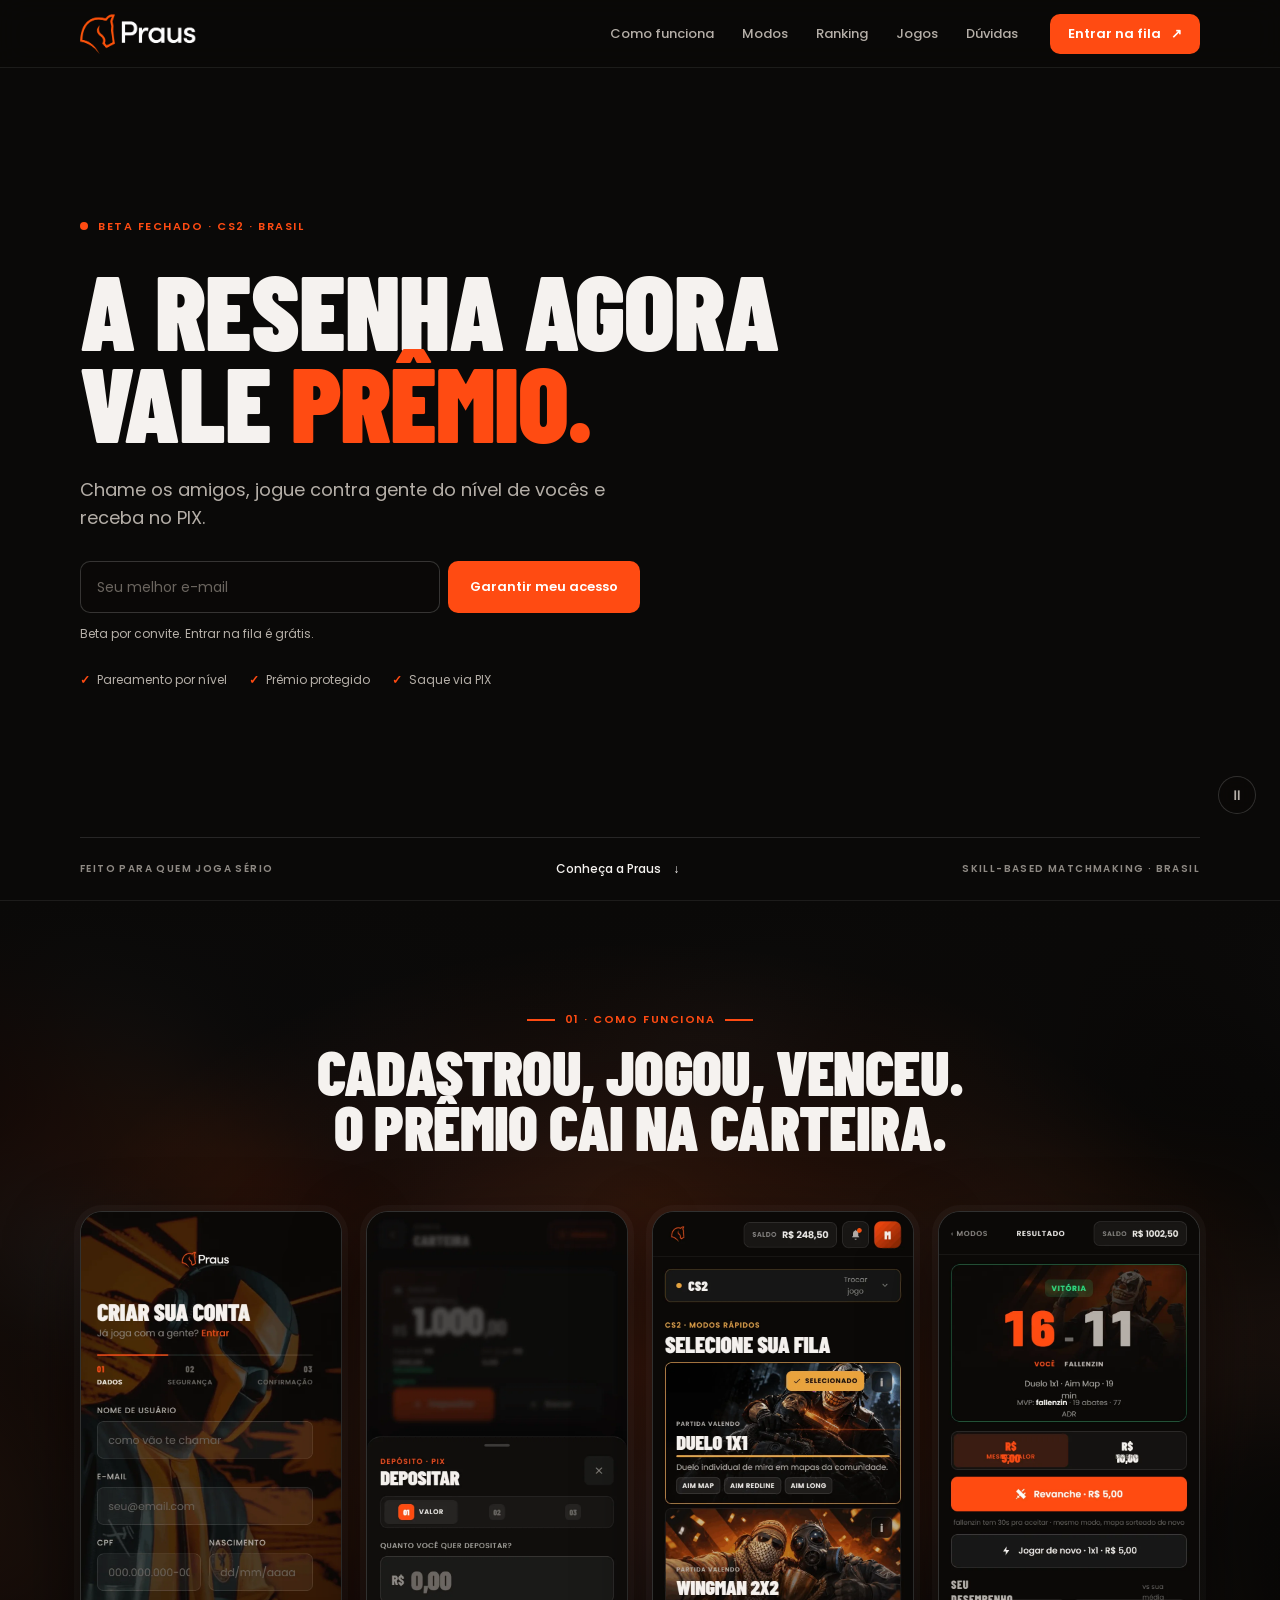
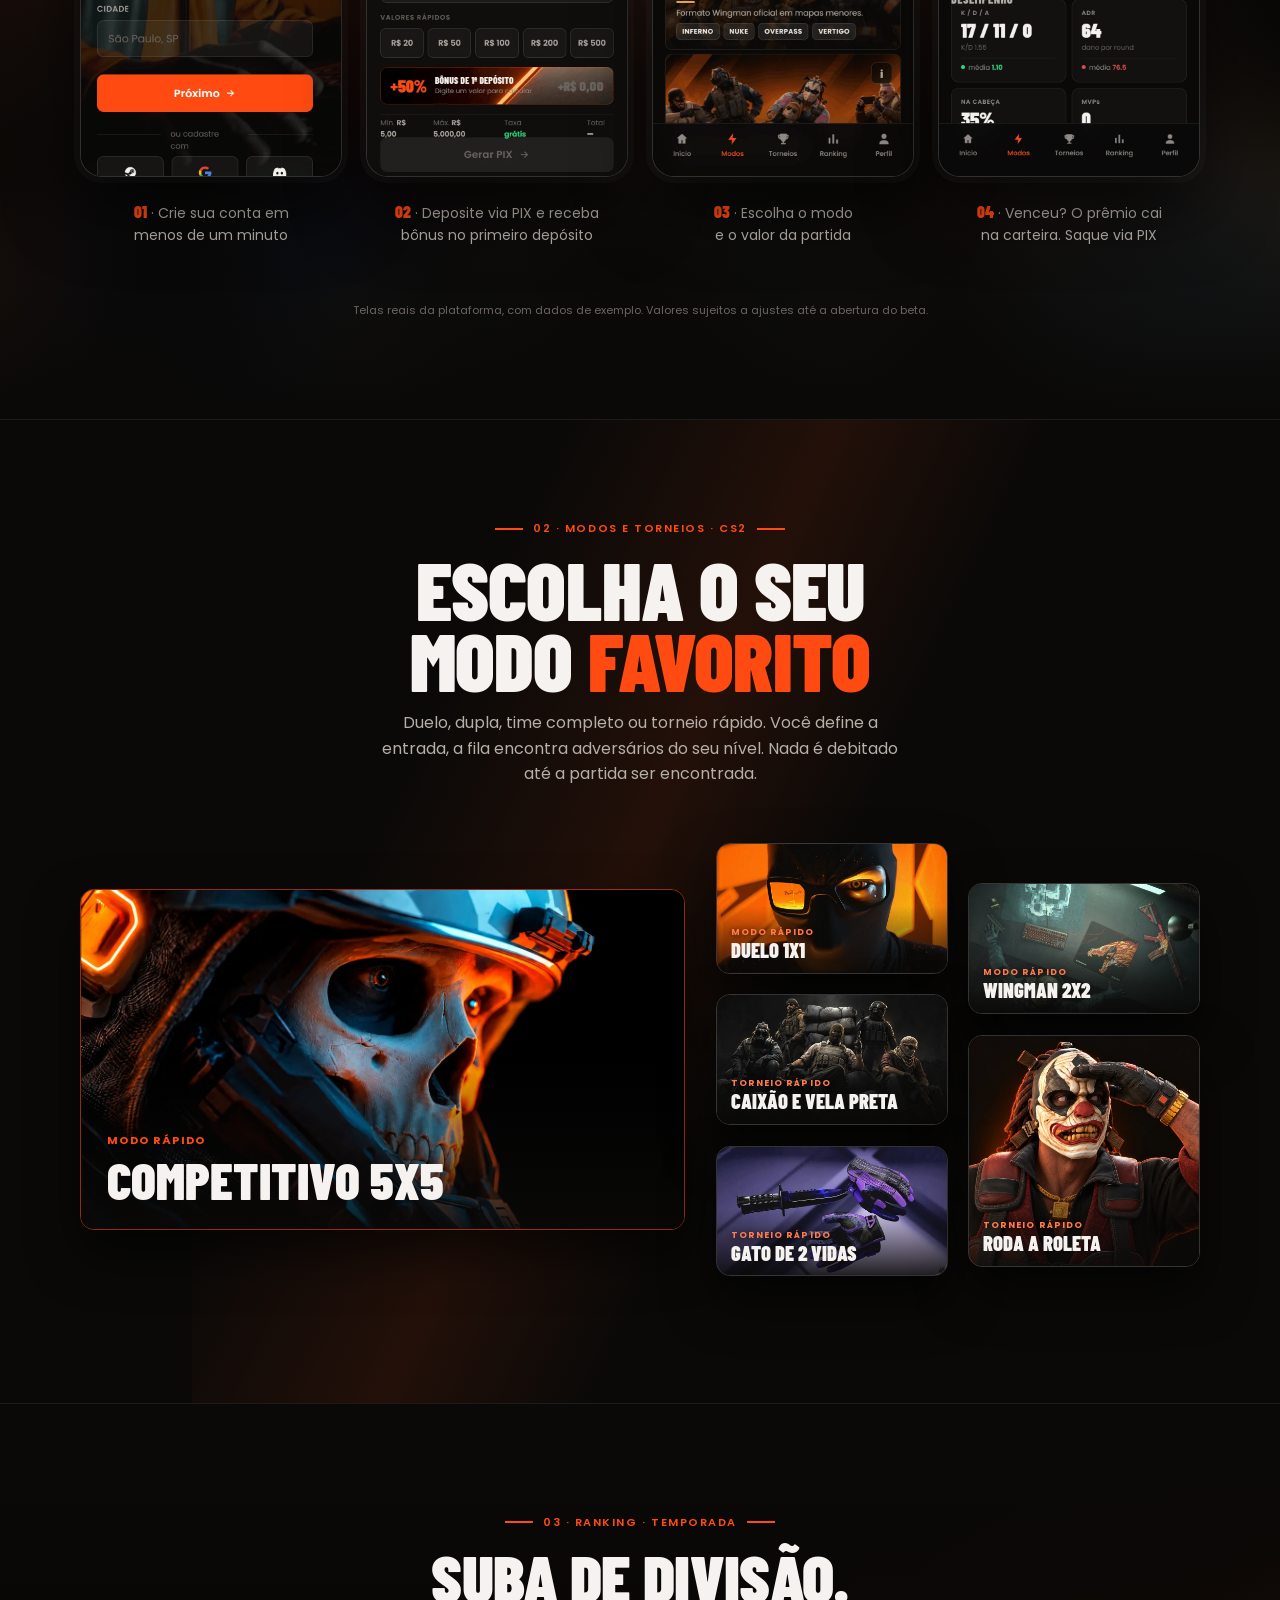
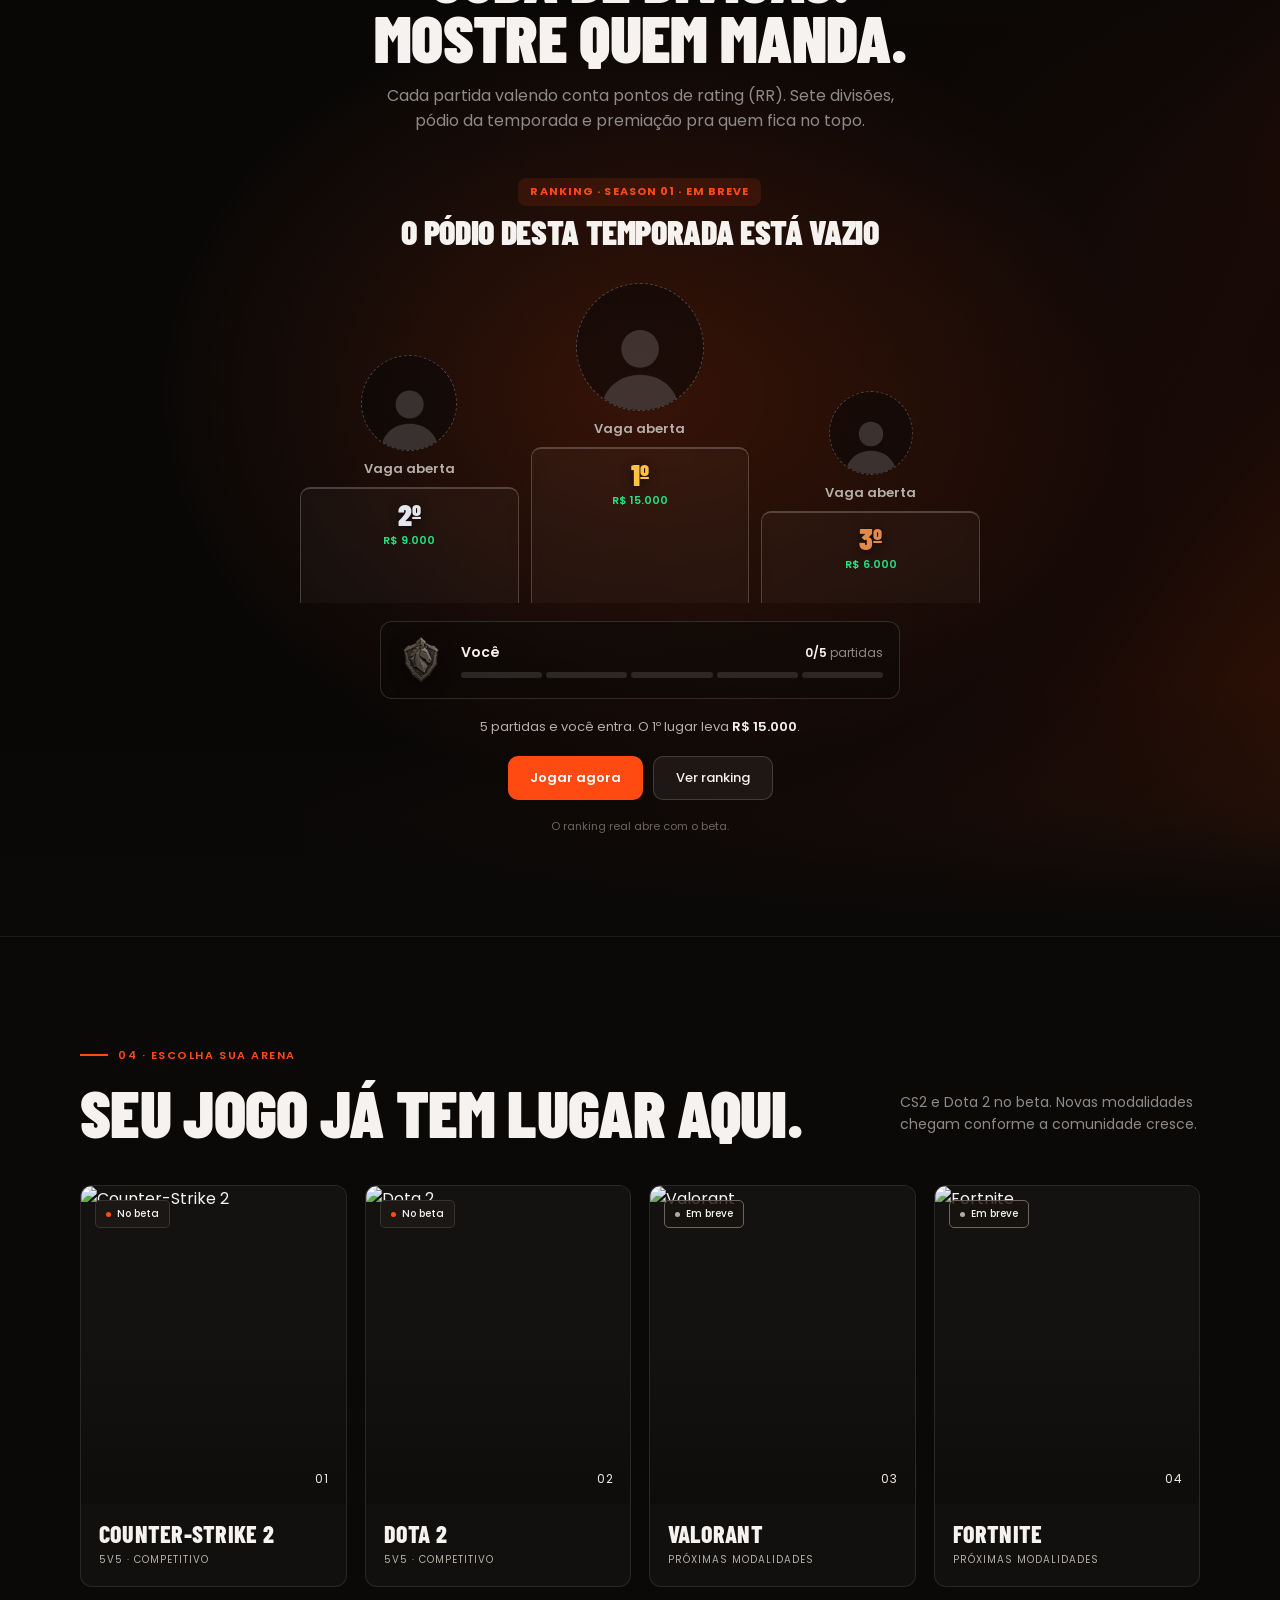
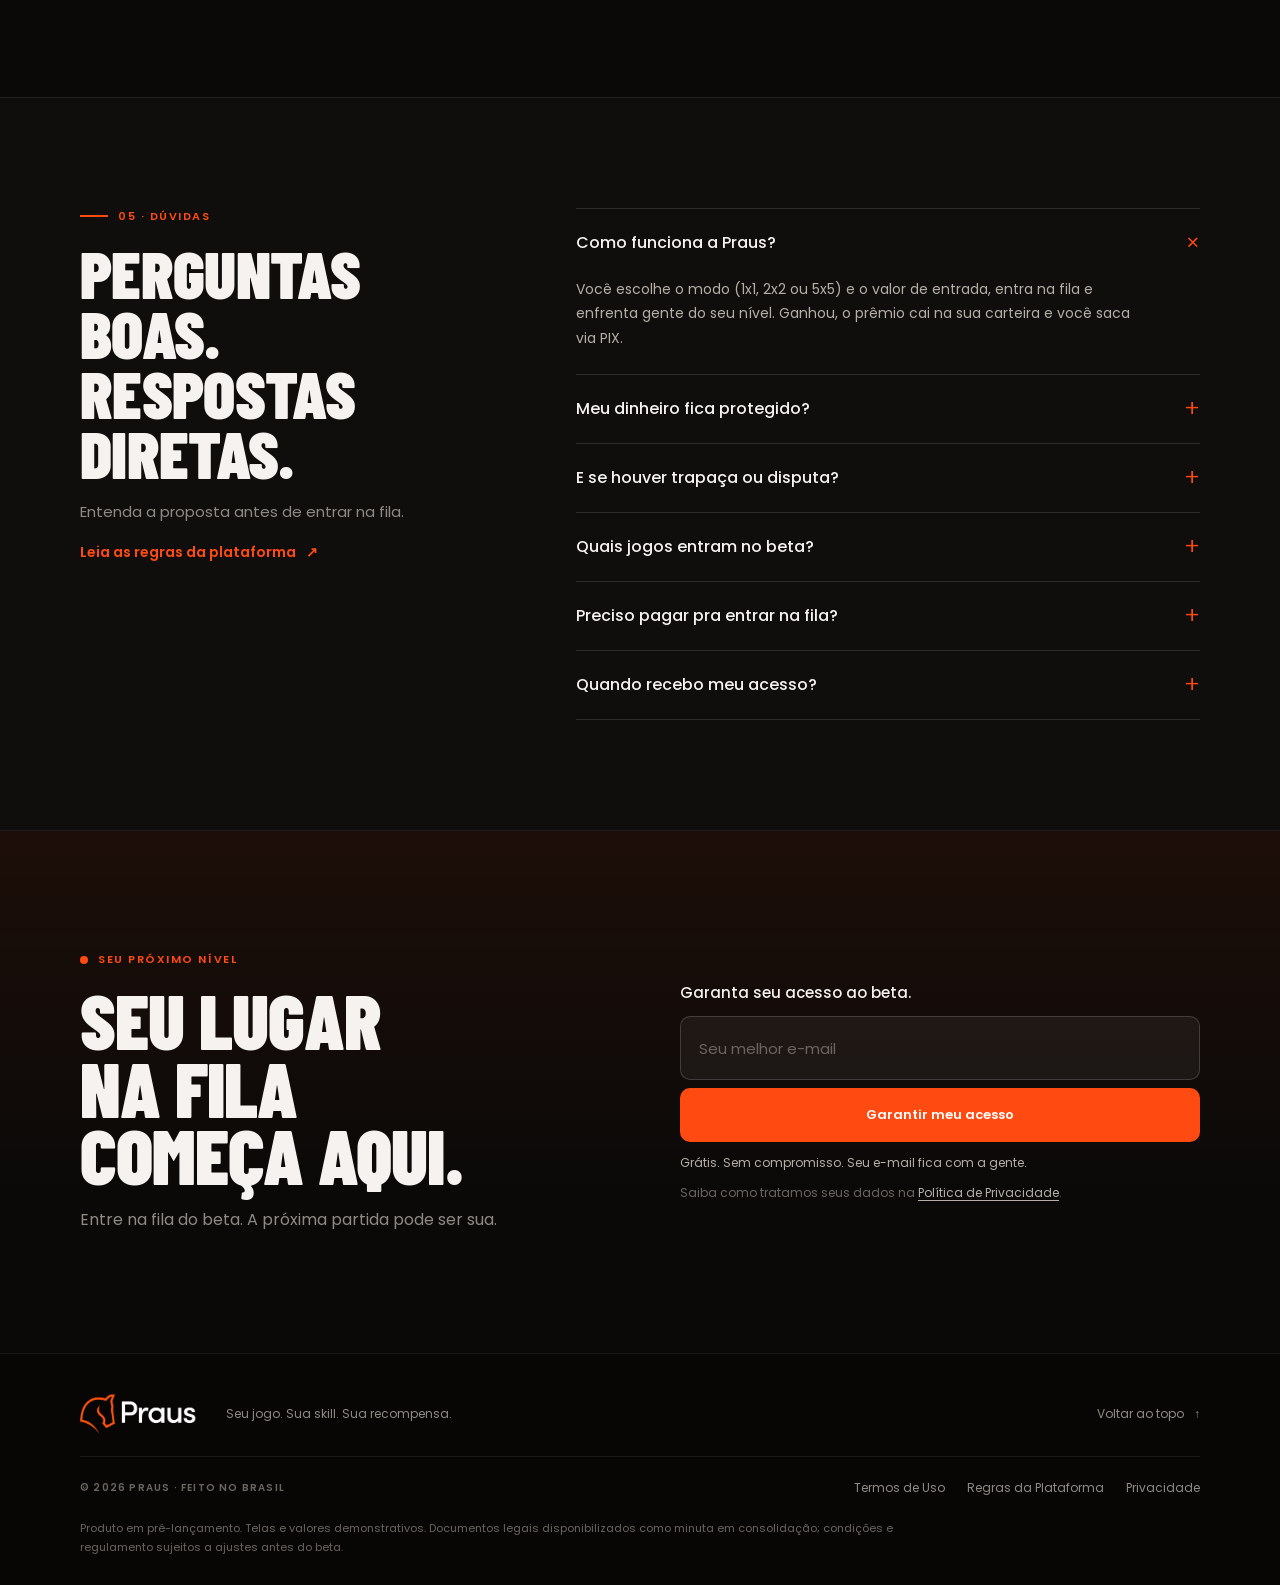
==== commit 2211b6e5: "Ranking: pódio vazio até o lançamento, sem jogadores fictícios Três vagas abertas (silhueta tracejad" ====
--- a/index.html
+++ b/index.html
@@ -201,48 +201,51 @@
     </header>
 
     <div class="rankv2__live">
-      <span class="chip"><span class="dot dot--pulse dot--sm" aria-hidden="true"></span>AO VIVO · SEASON 01 · ACABA EM 44 DIAS</span>
-      <h3 class="rankv2__sub">O pódio está em disputa agora</h3>
-    </div>
-
-    <div class="podium" id="podium">
-      <div class="podium__col" data-slot="1">
-        <div class="podium__emblem podium__emblem--2" data-emblem></div>
-        <span class="podium__nick" data-nick>—</span>
-        <span class="podium__rr" data-rr>—</span>
-        <div class="podium__step podium__step--2"><span class="podium__pos">2º</span><span class="podium__prize">R$ 9.000</span></div>
-      </div>
-      <div class="podium__col" data-slot="0">
-        <div class="podium__emblem podium__emblem--1" data-emblem></div>
-        <span class="podium__nick" data-nick>—</span>
-        <span class="podium__rr" data-rr>—</span>
-        <div class="podium__step podium__step--1"><span class="podium__pos">1º</span><span class="podium__prize">R$ 15.000</span></div>
-      </div>
-      <div class="podium__col" data-slot="2">
-        <div class="podium__emblem podium__emblem--3" data-emblem></div>
-        <span class="podium__nick" data-nick>—</span>
-        <span class="podium__rr" data-rr>—</span>
-        <div class="podium__step podium__step--3"><span class="podium__pos">3º</span><span class="podium__prize">R$ 6.000</span></div>
+      <span class="chip">RANKING · SEASON 01 · EM BREVE</span>
+      <h3 class="rankv2__sub">O pódio desta temporada está vazio</h3>
+    </div>
+
+    <div class="podium">
+      <div class="podium__col">
+        <div class="podium__slot podium__slot--2" title="Vaga aberta">
+          <svg viewBox="0 0 24 24" fill="currentColor" aria-hidden="true"><circle cx="12" cy="9" r="4.6"/><path d="M2.5 24.5c0-5.6 4.3-9.2 9.5-9.2s9.5 3.6 9.5 9.2z"/></svg>
+        </div>
+        <span class="podium__nick podium__nick--open">Vaga aberta</span>
+        <div class="podium__step podium__step--2 podium__step--open"><span class="podium__pos">2º</span><span class="podium__prize">R$ 9.000</span></div>
+      </div>
+      <div class="podium__col">
+        <div class="podium__slot podium__slot--1" title="Vaga aberta">
+          <svg viewBox="0 0 24 24" fill="currentColor" aria-hidden="true"><circle cx="12" cy="9" r="4.6"/><path d="M2.5 24.5c0-5.6 4.3-9.2 9.5-9.2s9.5 3.6 9.5 9.2z"/></svg>
+        </div>
+        <span class="podium__nick podium__nick--open">Vaga aberta</span>
+        <div class="podium__step podium__step--1 podium__step--open"><span class="podium__pos">1º</span><span class="podium__prize">R$ 15.000</span></div>
+      </div>
+      <div class="podium__col">
+        <div class="podium__slot podium__slot--3" title="Vaga aberta">
+          <svg viewBox="0 0 24 24" fill="currentColor" aria-hidden="true"><circle cx="12" cy="9" r="4.6"/><path d="M2.5 24.5c0-5.6 4.3-9.2 9.5-9.2s9.5 3.6 9.5 9.2z"/></svg>
+        </div>
+        <span class="podium__nick podium__nick--open">Vaga aberta</span>
+        <div class="podium__step podium__step--3 podium__step--open"><span class="podium__pos">3º</span><span class="podium__prize">R$ 6.000</span></div>
       </div>
     </div>
 
     <div class="rankv2__tail">
-      <div class="lastmatch" id="lastmatch">
-        <div class="lastmatch__emblem" data-emblem></div>
+      <div class="lastmatch">
+        <div class="lastmatch__emblem" style="background-image:url('assets/ranks/1-spray-and-pray.webp')" role="img" aria-label="Spray and Pray"></div>
         <div class="lastmatch__body">
           <div class="lastmatch__top">
-            <span class="lastmatch__nick"><span data-nick>—</span> <b class="lastmatch__tag" data-tag></b></span>
-            <span class="lastmatch__right" data-right></span>
+            <span class="lastmatch__nick">Você</span>
+            <span class="lastmatch__right">0/5 <i>partidas</i></span>
           </div>
-          <span class="lastmatch__line" data-line>Partidas encerradas aparecem aqui na hora</span>
-        </div>
-      </div>
-      <p class="rankv2__prize-note">Top 10 da temporada leva prêmio. O 1º lugar leva <b>R$ 15.000</b>.</p>
+          <div class="lastmatch__segs" aria-hidden="true"><span></span><span></span><span></span><span></span><span></span></div>
+        </div>
+      </div>
+      <p class="rankv2__prize-note">5 partidas e você entra. O 1º lugar leva <b>R$ 15.000</b>.</p>
       <div class="rankv2__actions">
         <a href="#waitlist" class="btn btn--primary">Jogar agora</a>
         <a href="#waitlist" class="btn btn--ghost">Ver ranking</a>
       </div>
-      <p class="note">Simulação ilustrativa — o ranking real abre com o beta.</p>
+      <p class="note">O ranking real abre com o beta.</p>
     </div>
   </div>
 </section>
--- a/styles.css
+++ b/styles.css
@@ -256,7 +256,7 @@
 }
 .waitlist__success[hidden] { display: none; }
 .waitlist--stack .waitlist__field { flex-direction: column; }
-.waitlist--stack .waitlist__field input { height: 54px; background: var(--surface-2); border-color: var(--line-3); backdrop-filter: none; }
+.waitlist--stack .waitlist__field input { flex: none; height: 64px; padding: 0 18px; font-size: 15px; background: var(--surface-2); border-color: var(--line-3); backdrop-filter: none; }
 .waitlist--stack .waitlist__field .btn { height: 54px; width: 100%; }
 .waitlist--stack { max-width: none; }
 .waitlist__label { font-size: 15px; font-weight: 500; }
@@ -284,12 +284,22 @@
     linear-gradient(180deg, #0A0908 0%, rgba(10, 9, 8, 0.55) 22%, rgba(10, 9, 8, 0.55) 78%, #0A0908 100%);
   pointer-events: none;
 }
-.phones { display: flex; flex-wrap: wrap; justify-content: center; gap: 24px; }
-.phone { margin: 0; width: 264px; display: flex; flex-direction: column; align-items: center; gap: 22px; }
+/* 4 celulares sempre lado a lado no desktop: a moldura encolhe junto
+   (aspect-ratio) em vez de quebrar a linha */
+.phones {
+  display: grid;
+  grid-template-columns: repeat(4, minmax(0, 1fr));
+  gap: 24px;
+  width: 100%;
+  max-width: 1128px;
+  margin: 0 auto;
+  justify-items: center;
+}
+.phone { margin: 0; width: 100%; max-width: 264px; display: flex; flex-direction: column; align-items: center; gap: 22px; }
 .phone__frame {
   position: relative;
-  width: 264px;
-  height: 571px;
+  width: 100%;
+  aspect-ratio: 264 / 571;
   border-radius: 22px;
   overflow: hidden;
   border: 1px solid var(--line-3);
@@ -454,6 +464,30 @@
 .podium__emblem--2 { width: 96px; height: 96px; }
 .podium__emblem--3 { width: 84px; height: 84px; }
 .podium__nick { font-size: 13px; font-weight: 600; max-width: 100%; white-space: nowrap; overflow: hidden; text-overflow: ellipsis; }
+.podium__nick--open { color: var(--ink-2); }
+/* vaga aberta: silhueta tracejada no lugar do emblema */
+.podium__slot {
+  border-radius: 50%;
+  border: 1px dashed rgba(255, 255, 255, 0.24);
+  background: rgba(10, 9, 8, 0.55);
+  display: flex;
+  align-items: flex-end;
+  justify-content: center;
+  overflow: hidden;
+  color: rgba(255, 255, 255, 0.16);
+}
+.podium__slot svg { display: block; width: 78%; height: 78%; }
+.podium__slot--1 { width: 128px; height: 128px; }
+.podium__slot--2 { width: 96px; height: 96px; }
+.podium__slot--3 { width: 84px; height: 84px; }
+.podium__step--open {
+  border-style: dashed;
+  border-color: rgba(255, 255, 255, 0.2) !important;
+  background: var(--surface) !important;
+}
+.podium__step--open .podium__pos { color: var(--ink-4); }
+.lastmatch__segs { display: grid; grid-template-columns: repeat(5, minmax(0, 1fr)); gap: 4px; }
+.lastmatch__segs span { height: 6px; border-radius: 3px; background: var(--line-2); }
 .podium__rr { font-size: 11px; color: var(--ink-3); font-variant-numeric: tabular-nums; transition: color 0.6s ease; }
 .podium__rr.up { color: var(--green); }
 .podium__rr.down { color: var(--red); }
@@ -672,7 +706,15 @@
   .hero__strip { flex-wrap: wrap; justify-content: center; text-align: center; }
   .faq-sec__grid, .cta__grid { grid-template-columns: 1fr; gap: 48px; }
   .waitlist__field { flex-direction: column; }
+  .waitlist__field input { flex: none; }
   .waitlist__field .btn { width: 100%; }
+}
+
+@media (max-width: 760px) {
+  .phones { grid-template-columns: repeat(2, minmax(0, 1fr)); }
+}
+@media (max-width: 420px) {
+  .phones { grid-template-columns: 1fr; }
 }
 
 @media (max-width: 640px) {
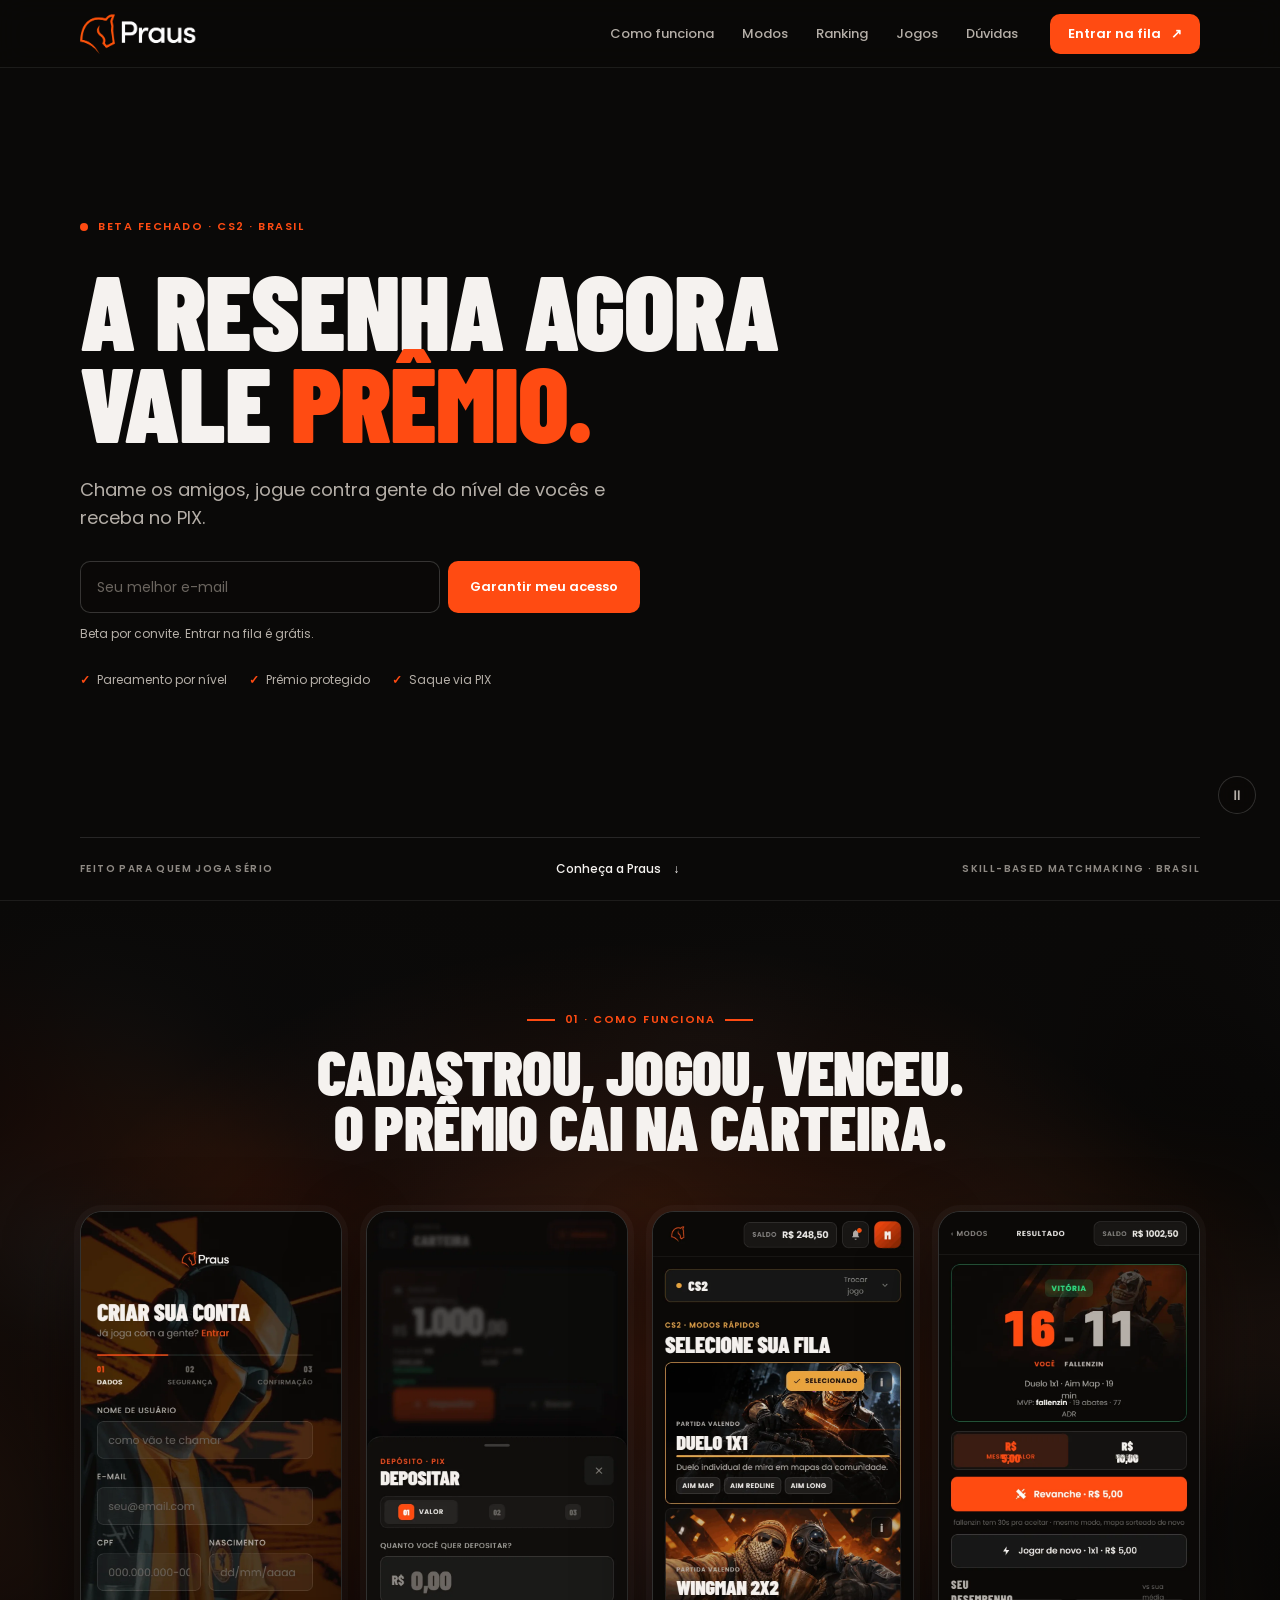
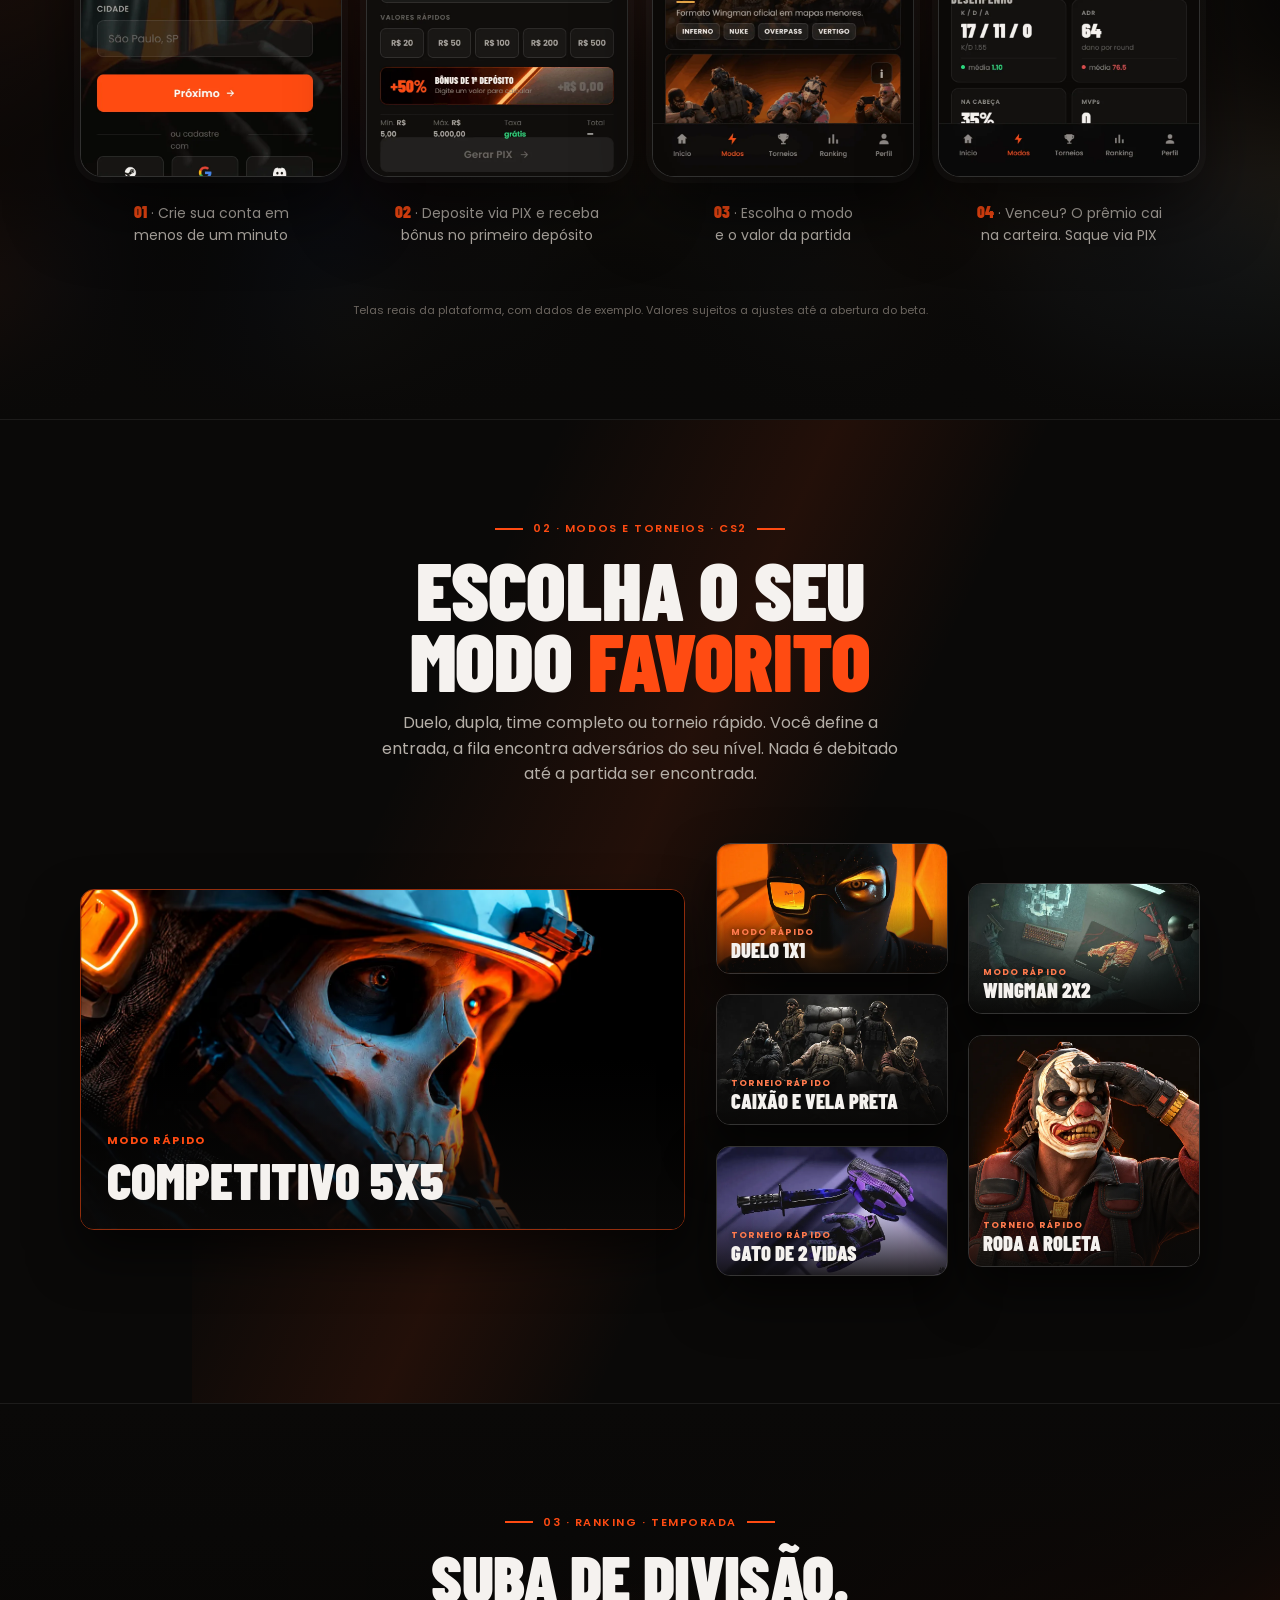
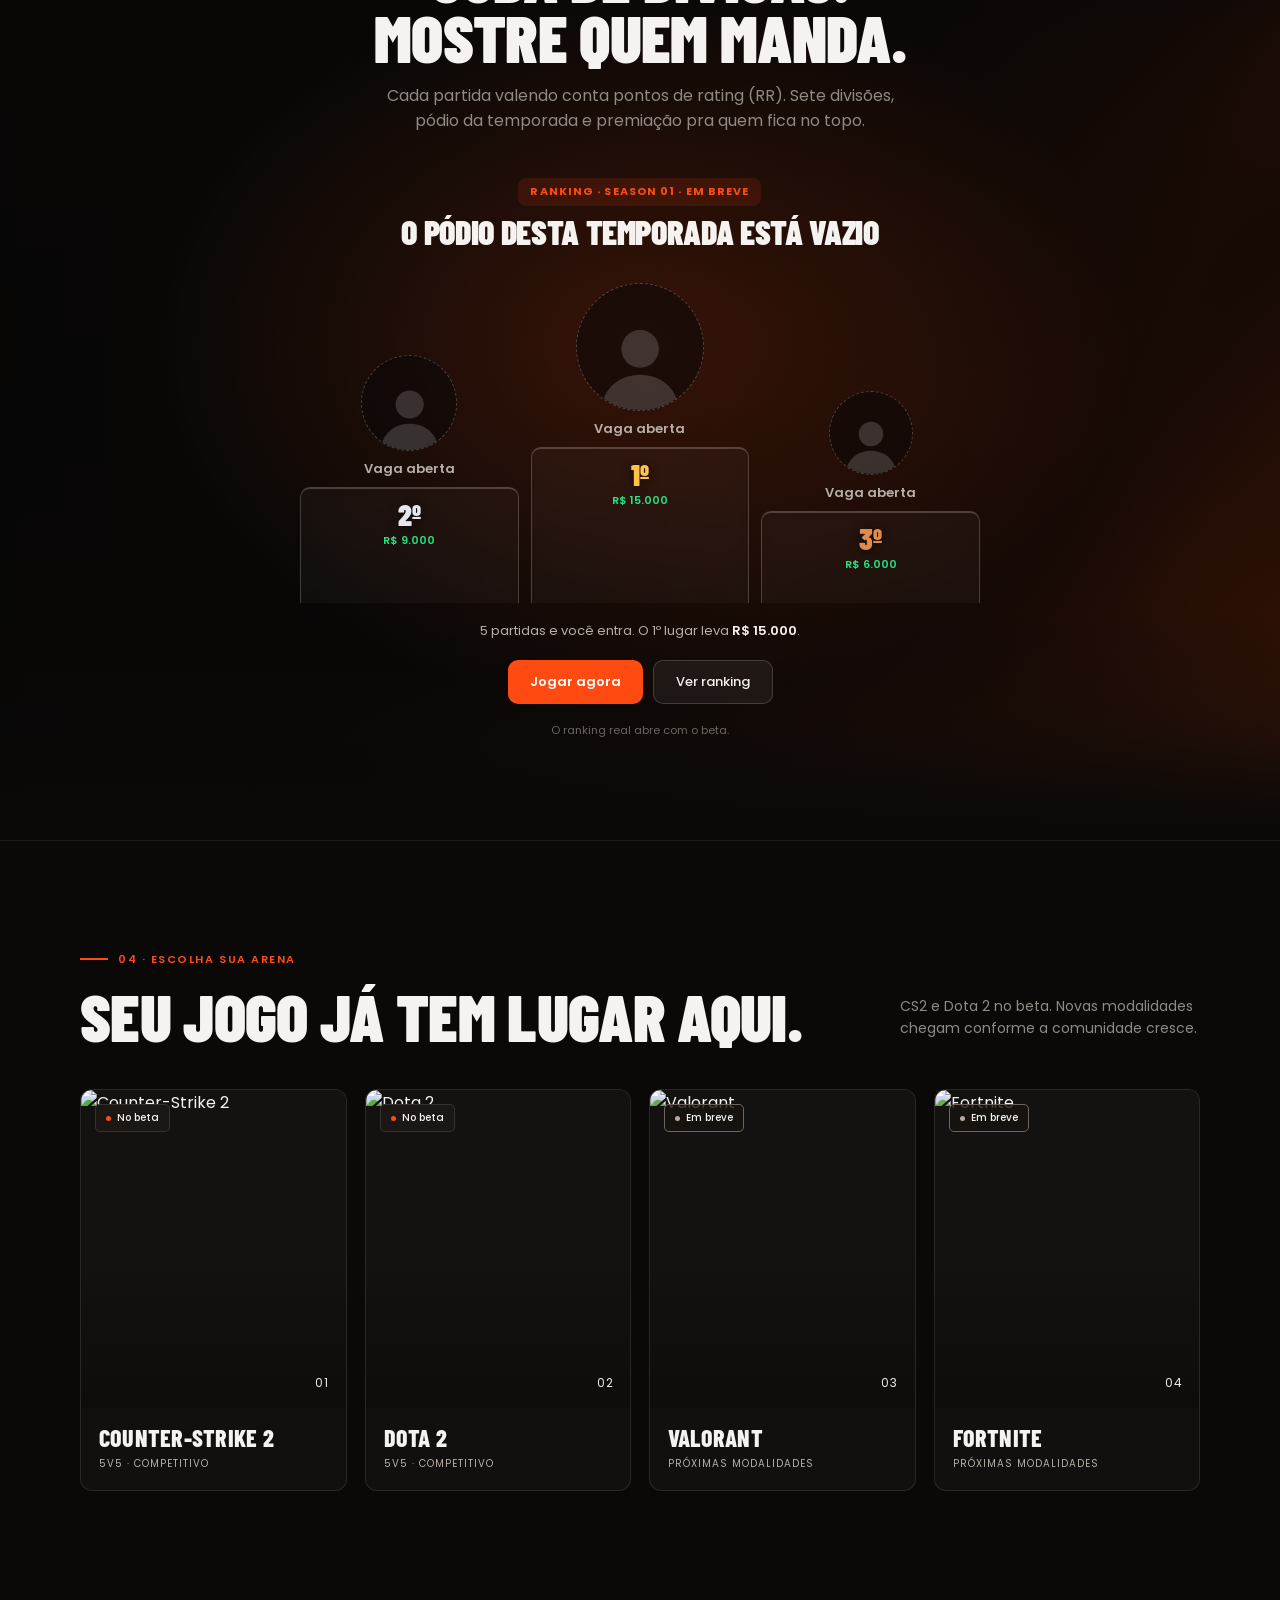
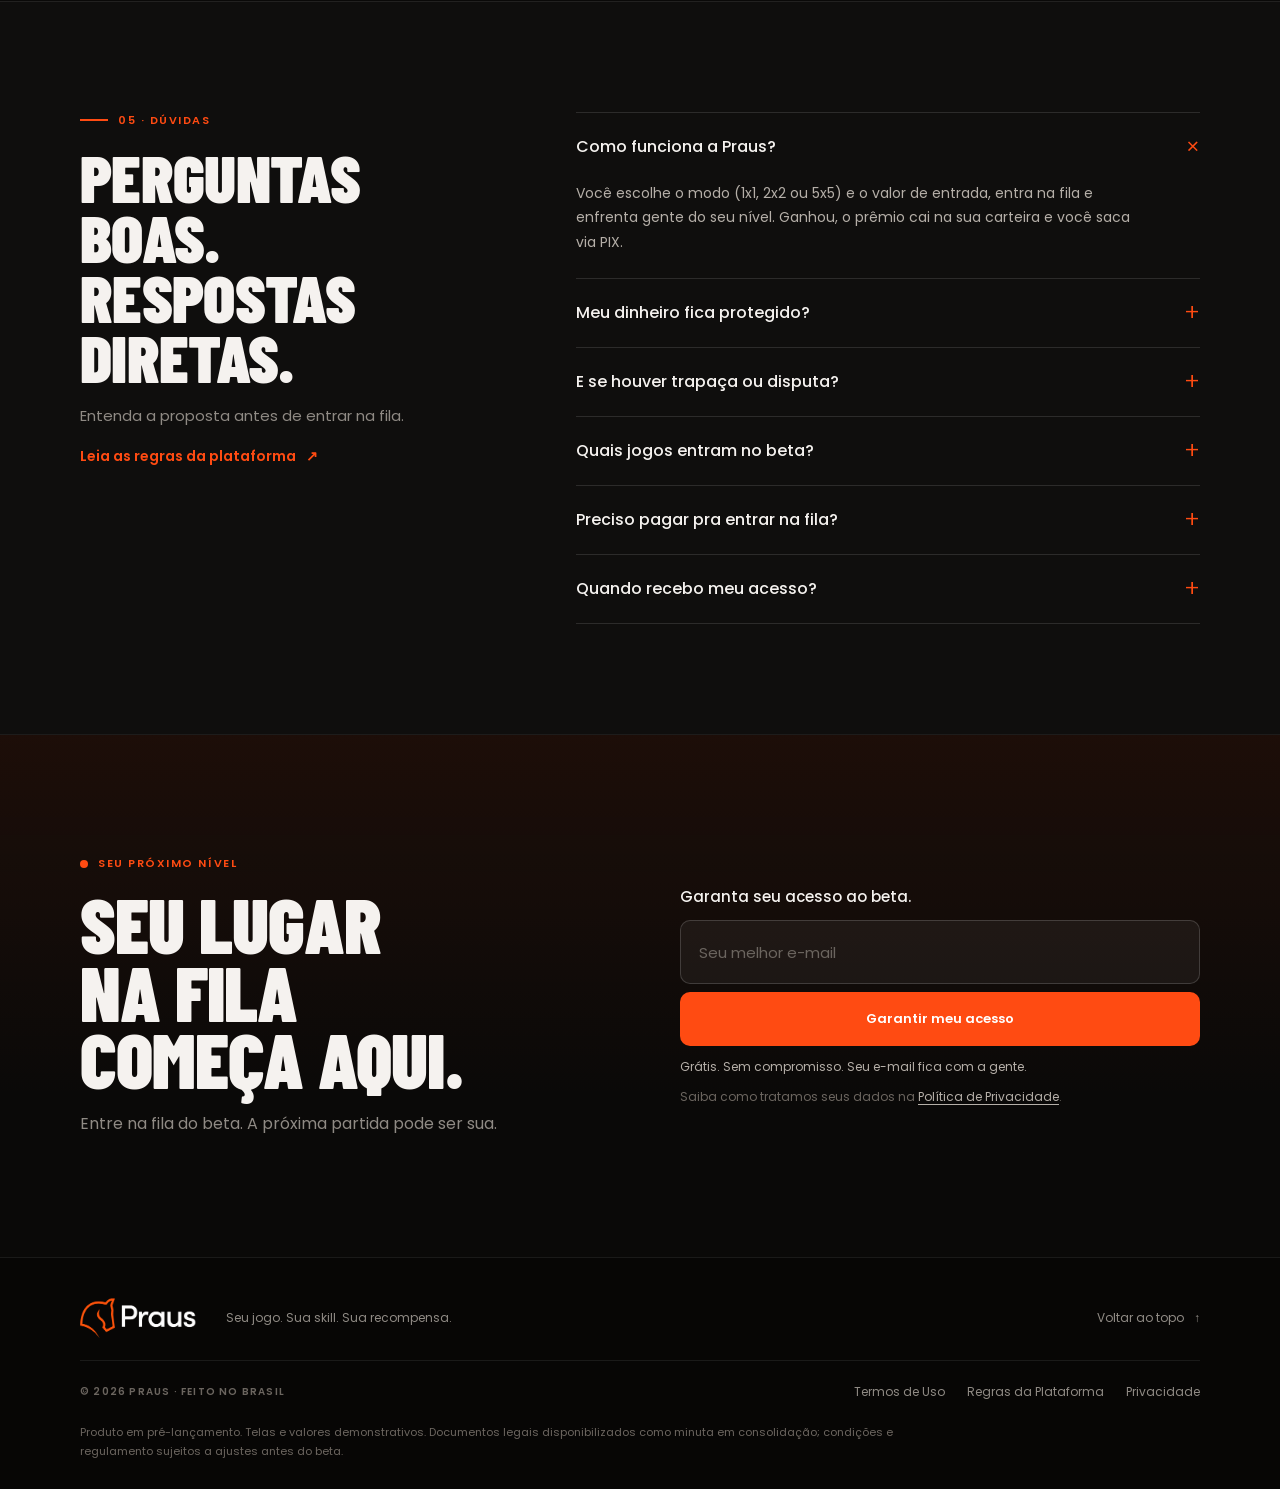
==== commit 1d099b50: "Ranking: remove o cartão "Você · 0/5 partidas" O pódio vazio com as vagas abertas e os prêmios já co" ====
--- a/index.html
+++ b/index.html
@@ -230,16 +230,6 @@
     </div>
 
     <div class="rankv2__tail">
-      <div class="lastmatch">
-        <div class="lastmatch__emblem" style="background-image:url('assets/ranks/1-spray-and-pray.webp')" role="img" aria-label="Spray and Pray"></div>
-        <div class="lastmatch__body">
-          <div class="lastmatch__top">
-            <span class="lastmatch__nick">Você</span>
-            <span class="lastmatch__right">0/5 <i>partidas</i></span>
-          </div>
-          <div class="lastmatch__segs" aria-hidden="true"><span></span><span></span><span></span><span></span><span></span></div>
-        </div>
-      </div>
       <p class="rankv2__prize-note">5 partidas e você entra. O 1º lugar leva <b>R$ 15.000</b>.</p>
       <div class="rankv2__actions">
         <a href="#waitlist" class="btn btn--primary">Jogar agora</a>
--- a/styles.css
+++ b/styles.css
@@ -1,4 +1,4 @@
-/* PRAUS — landing redesign v2 (handoff Mateus Meira) */
+﻿/* PRAUS â€” landing redesign v2 (handoff Mateus Meira) */
 
 /* ---------- Tokens ---------- */
 :root {
@@ -47,7 +47,7 @@
 @keyframes floatY   { 0%, 100% { transform: translateY(0); } 50% { transform: translateY(-10px); } }
 @keyframes pulseDot { 0%, 100% { opacity: 1; } 50% { opacity: 0.3; } }
 
-/* ---------- Peças comuns ---------- */
+/* ---------- PeÃ§as comuns ---------- */
 .eyebrow {
   display: inline-flex;
   align-items: center;
@@ -486,8 +486,6 @@
   background: var(--surface) !important;
 }
 .podium__step--open .podium__pos { color: var(--ink-4); }
-.lastmatch__segs { display: grid; grid-template-columns: repeat(5, minmax(0, 1fr)); gap: 4px; }
-.lastmatch__segs span { height: 6px; border-radius: 3px; background: var(--line-2); }
 .podium__rr { font-size: 11px; color: var(--ink-3); font-variant-numeric: tabular-nums; transition: color 0.6s ease; }
 .podium__rr.up { color: var(--green); }
 .podium__rr.down { color: var(--red); }
@@ -515,37 +513,6 @@
 .podium__prize { font-size: 11px; font-weight: 600; color: var(--green); }
 
 .rankv2__tail { width: 100%; max-width: 520px; display: flex; flex-direction: column; gap: 18px; margin-top: -26px; }
-.lastmatch {
-  display: flex;
-  align-items: center;
-  gap: 16px;
-  background: rgba(10, 9, 8, 0.45);
-  border: 1px solid rgba(255, 255, 255, 0.14);
-  border-radius: 12px;
-  padding: 14px 16px;
-  text-align: left;
-  transition: border-color 0.6s ease;
-}
-.lastmatch.up { border-color: rgba(38, 224, 127, 0.45); }
-.lastmatch.down { border-color: rgba(255, 94, 94, 0.4); }
-.lastmatch__emblem {
-  width: 48px;
-  height: 48px;
-  flex-shrink: 0;
-  background-size: contain;
-  background-repeat: no-repeat;
-  background-position: center;
-  filter: drop-shadow(0 4px 8px rgba(0, 0, 0, 0.5));
-}
-.lastmatch__body { flex: 1; min-width: 0; display: flex; flex-direction: column; gap: 9px; }
-.lastmatch__top { display: flex; align-items: baseline; justify-content: space-between; gap: 10px; }
-.lastmatch__nick { font-size: 14px; font-weight: 600; white-space: nowrap; overflow: hidden; text-overflow: ellipsis; }
-.lastmatch__tag { font-size: 11px; font-weight: 600; color: var(--orange); }
-.lastmatch__right { font-size: 12px; font-weight: 600; white-space: nowrap; color: var(--ink); }
-.lastmatch__right.up { color: var(--green); }
-.lastmatch__right.down { color: var(--red); }
-.lastmatch__right i { font-style: normal; font-weight: 400; color: var(--ink-3); }
-.lastmatch__line { font-size: 11px; color: var(--ink-3); white-space: nowrap; overflow: hidden; text-overflow: ellipsis; }
 .rankv2__prize-note { margin: 0; font-size: 13px; color: var(--ink-2); line-height: 1.6; text-align: center; }
 .rankv2__prize-note b { color: var(--ink); font-weight: 600; }
 .rankv2__actions { display: flex; gap: 10px; flex-wrap: wrap; justify-content: center; }
@@ -610,7 +577,7 @@
 }
 .gcard__sub { font-size: 10px; letter-spacing: 0.1em; color: var(--ink-2); }
 
-/* ---------- Dúvidas ---------- */
+/* ---------- DÃºvidas ---------- */
 .faq-sec { background: rgba(255, 255, 255, 0.02); }
 .faq-sec__grid {
   display: grid;
@@ -647,7 +614,7 @@
 .cta__grid { display: grid; grid-template-columns: repeat(2, minmax(0, 1fr)); gap: 80px; align-items: center; }
 .cta__intro { display: flex; flex-direction: column; gap: 18px; align-items: flex-start; }
 
-/* ---------- Rodapé ---------- */
+/* ---------- RodapÃ© ---------- */
 .footer { padding: 40px 0 28px; border-top: 1px solid var(--line); background: var(--bg-footer); }
 .footer__inner { display: flex; flex-direction: column; gap: 22px; }
 .footer__row { display: flex; align-items: center; justify-content: space-between; gap: 24px; flex-wrap: wrap; }
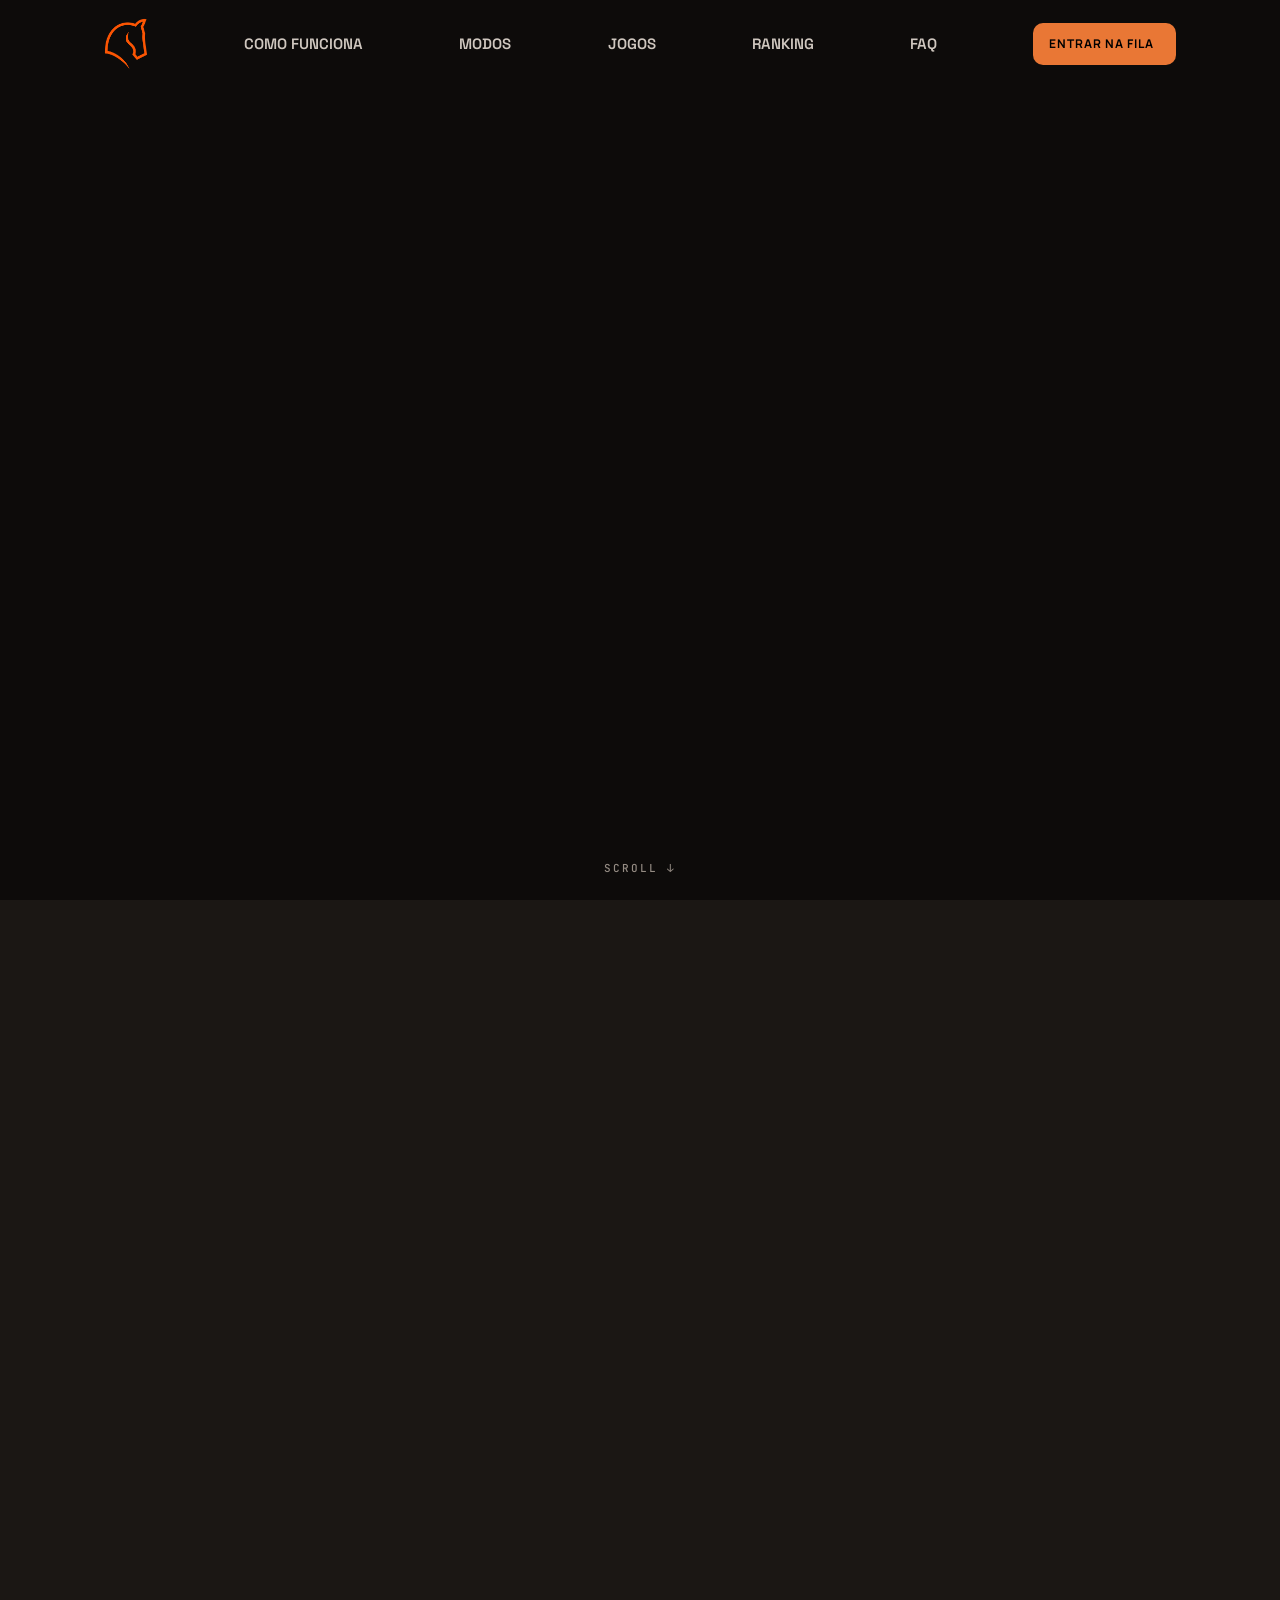
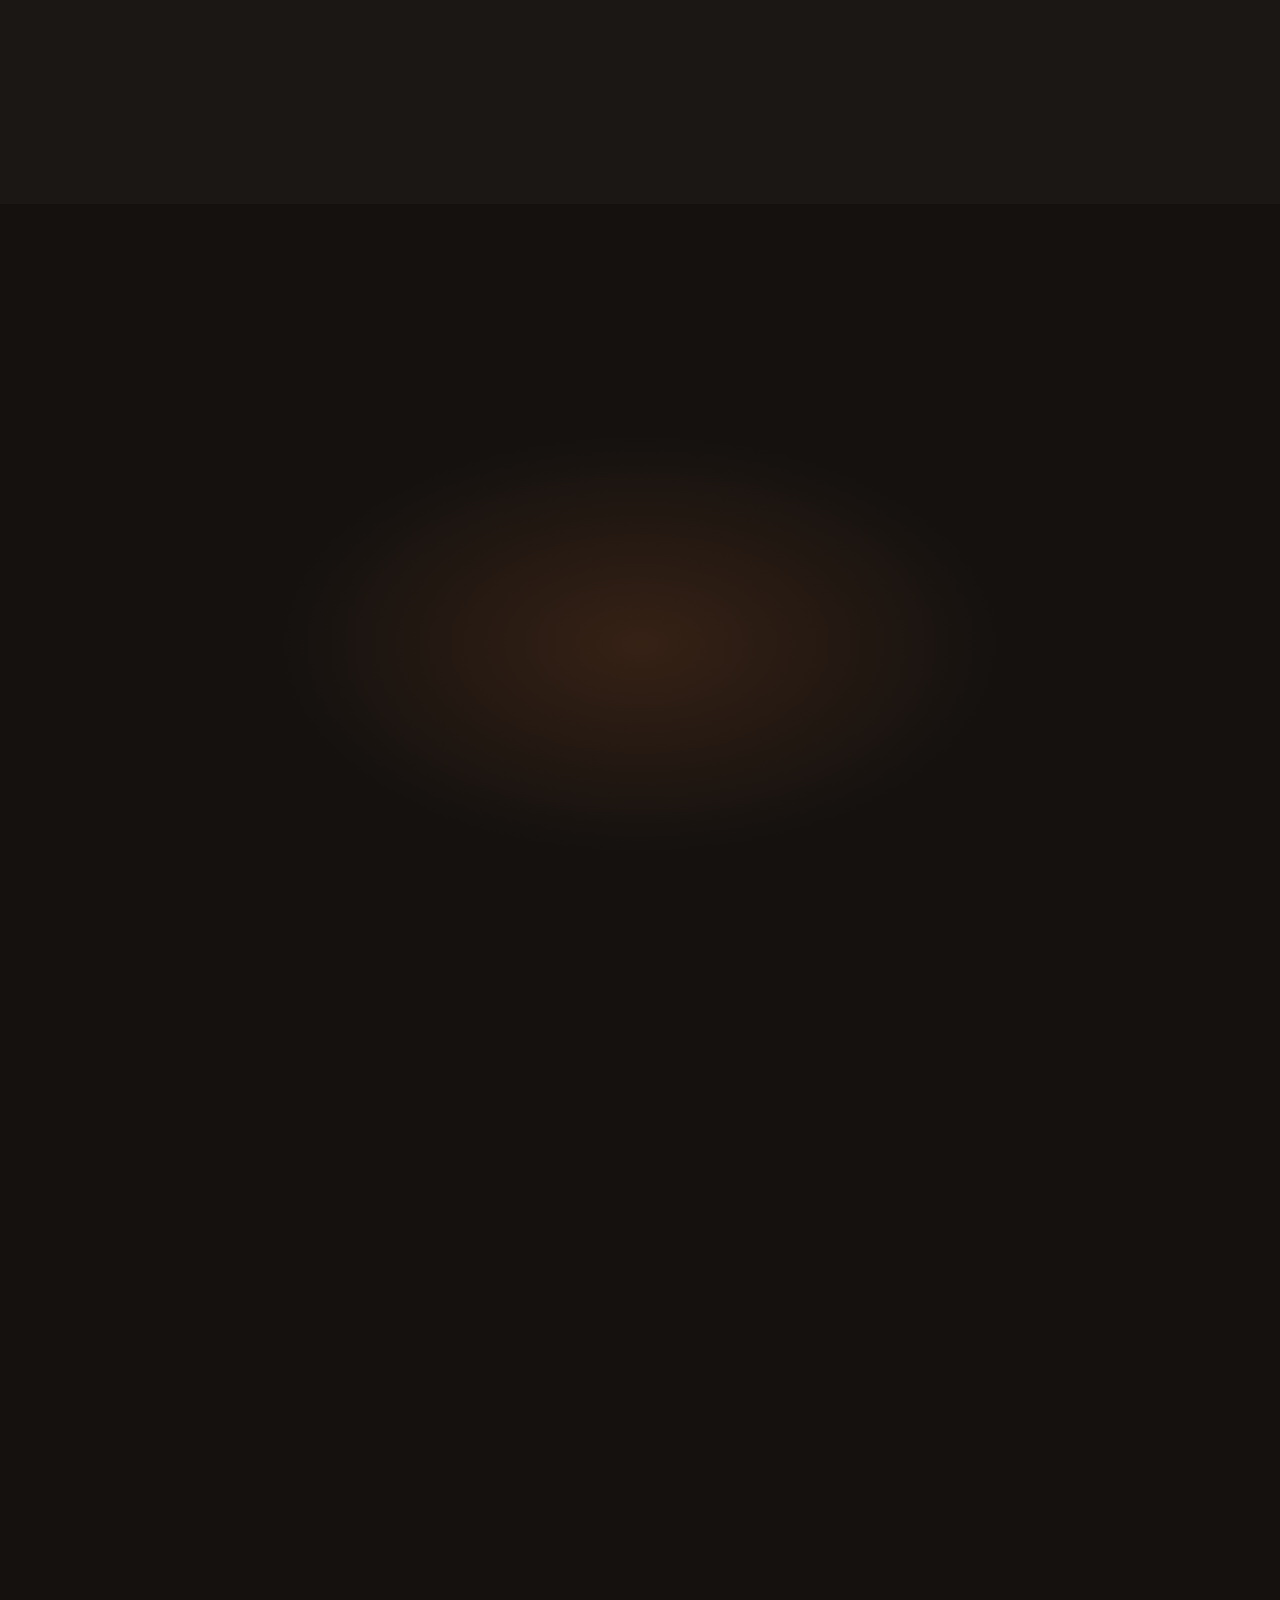
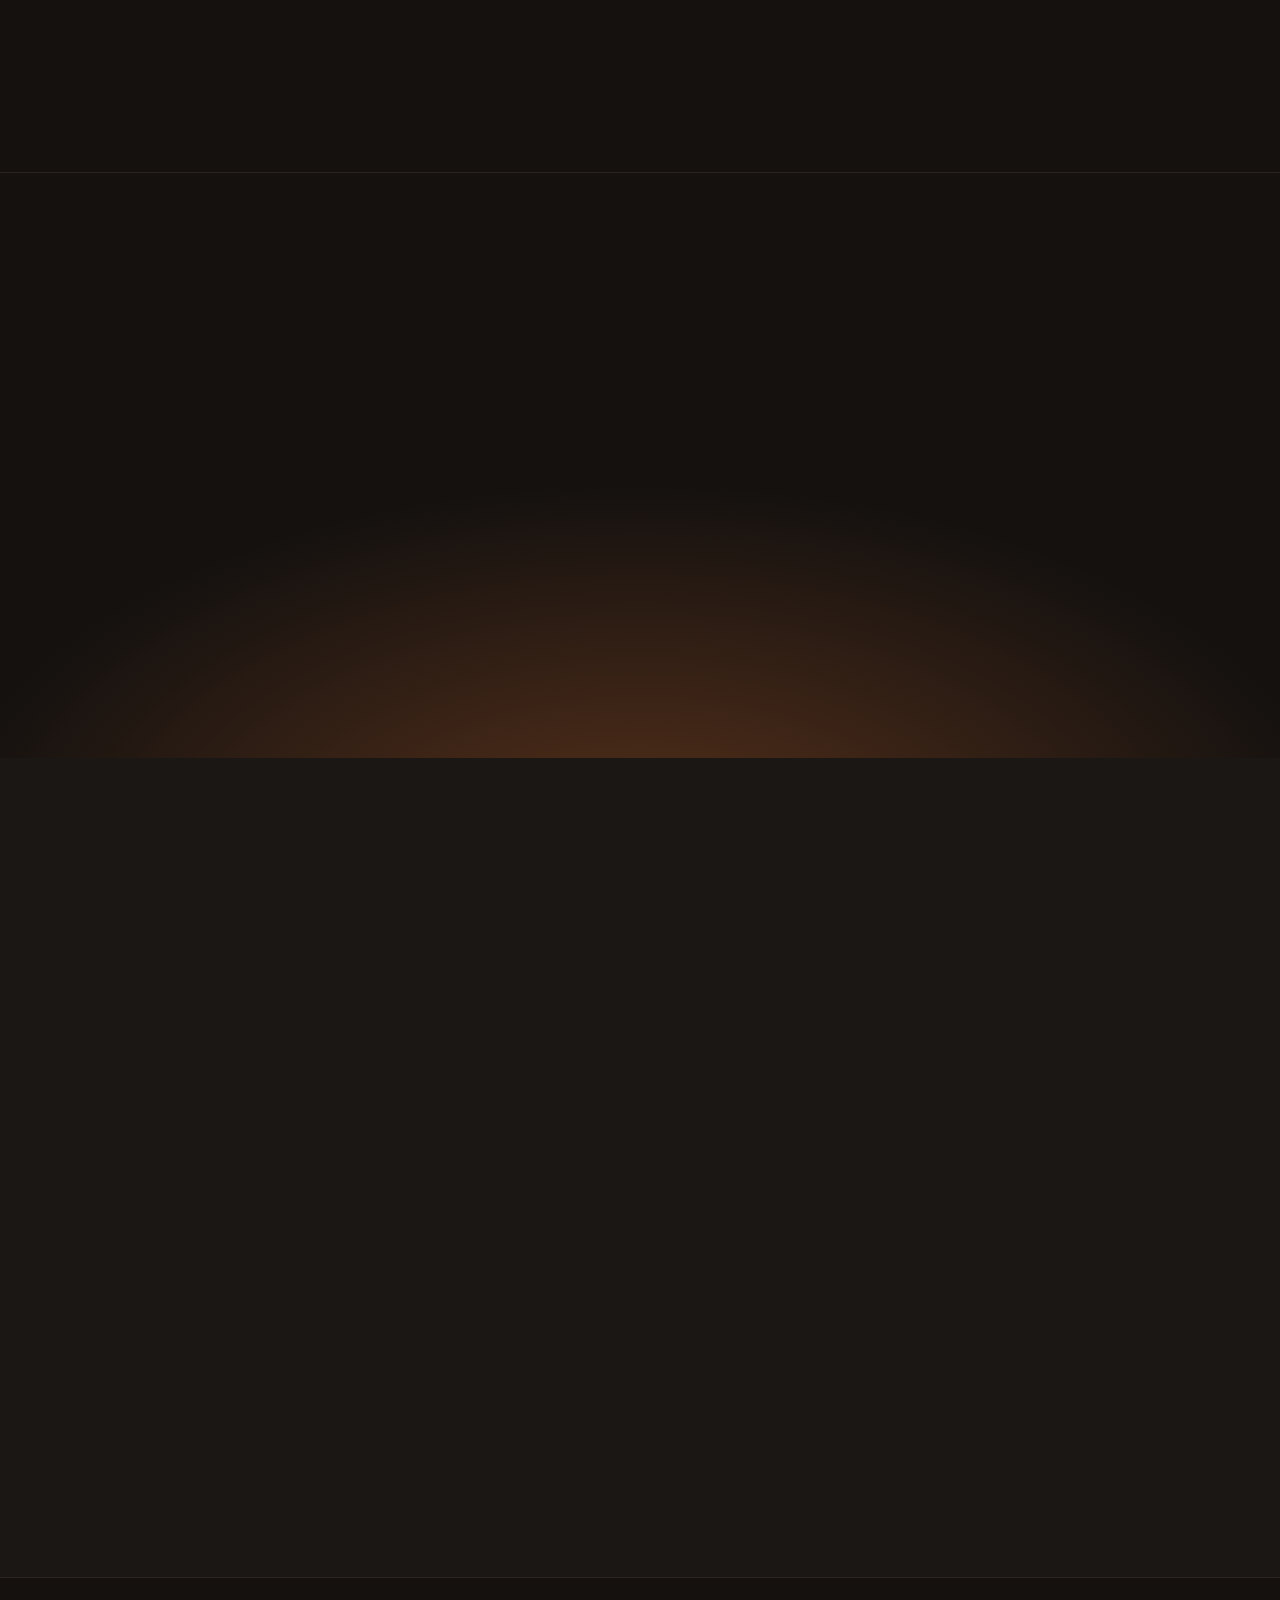
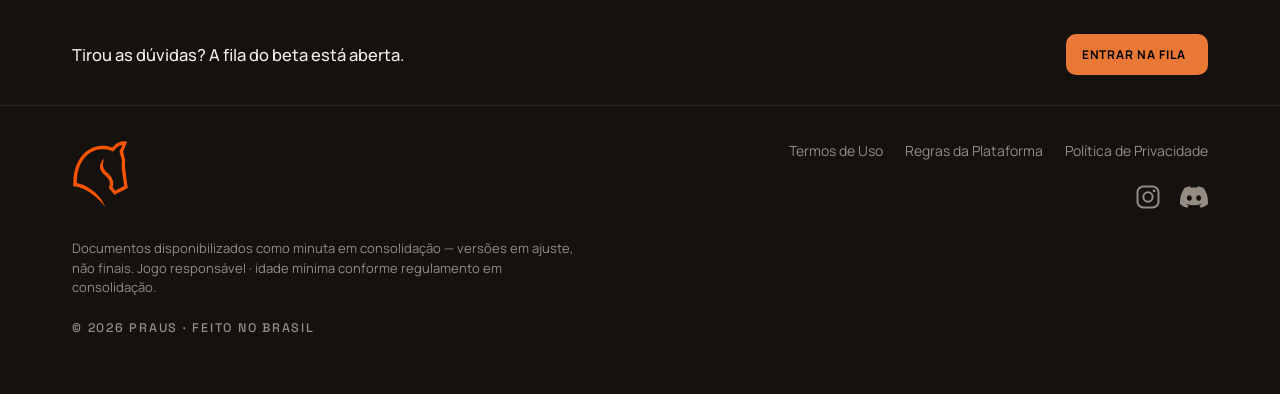
==== commit c211c9af: "landing: secao Ranking, imagens corretas dos modos e ajustes no nav - Nova secao Ranking (podio ilus" ====
--- a/index.html
+++ b/index.html
@@ -1,21 +1,23 @@
 <!DOCTYPE html>
 <html lang="pt-BR">
-<head>
+<head> 
 <meta charset="UTF-8" />
 <meta name="viewport" content="width=device-width, initial-scale=1.0" />
-<title>PRAUS — Skill-based matchmaking. Jogue valendo.</title>
-<meta name="description" content="A resenha agora vale prêmio. Chame os amigos, jogue contra gente do nível de vocês e receba no PIX. Garanta seu acesso ao beta da PRAUS." />
-<meta name="theme-color" content="#0A0908" />
+<title>Praus</title>
+<meta name="description" content="A PRAUS é a infraestrutura de skill-based matchmaking do Brasil. Escolhe o jogo, encontra rival do seu nível, dispute o pote e recebe via PIX. Garanta seu acesso ao beta." />
+<meta name="theme-color" content="#14110F" />
 
 <link rel="icon" type="image/png" href="assets/brand/favicon-novo.png">
-
-<meta property="og:title" content="PRAUS — A resenha agora vale prêmio." />
-<meta property="og:description" content="Skill-based matchmaking brasileiro. Chame os amigos, jogue contra gente do seu nível e receba no PIX." />
+<link rel="apple-touch-icon" href="assets/brand/apple-touch-icon.png">
+
+
+<meta property="og:title" content="PRAUS — Jogue valendo." />
+<meta property="og:description" content="Skill-based matchmaking brasileiro. Sua habilidade vira dinheiro, com escrow, KYC e PIX." />
 <meta property="og:type" content="website" />
 
 <link rel="preconnect" href="https://fonts.googleapis.com" />
 <link rel="preconnect" href="https://fonts.gstatic.com" crossorigin />
-<link href="https://fonts.googleapis.com/css2?family=Barlow+Condensed:wght@800;900&family=Poppins:wght@400;500;600;700&display=swap" rel="stylesheet" />
+<link href="https://fonts.googleapis.com/css2?family=Anton&family=Bebas+Neue&family=Newsreader:ital,opsz,wght@1,6..72,400;1,6..72,500&family=Space+Grotesk:wght@400;500;600;700&family=JetBrains+Mono:wght@400;500;700&family=Manrope:wght@400;500;600;700&display=swap" rel="stylesheet" />
 
 <link rel="stylesheet" href="styles.css" />
 </head>
@@ -24,365 +26,519 @@
 <!-- ============ NAV ============ -->
 <header class="nav" id="top">
   <div class="wrap nav__inner">
-    <a href="#top" class="nav__logo" title="Praus">
-      <img src="assets/brand/logo-horizontal.png" alt="PRAUS" />
+    <!-- Espaçadores flexíveis dão a proporção exata pedida: 3-2-2-2-2-3.
+         No desktop o .nav__menu vira display:contents, então os links entram
+         na mesma distribuição. No mobile os espaçadores somem. -->
+    <i class="nav-sp" style="--g:1" aria-hidden="true"></i>
+    <a href="#top" class="wordmark">
+      <img class="wordmark__full" src="assets/brand/praus-cavalo.png" alt="PRAUS"/>
     </a>
-    <nav class="nav__menu" id="nav-menu" aria-label="Principal">
-      <a href="#como-funciona">Como funciona</a>
-      <a href="#modos">Modos</a>
-      <a href="#ranking">Ranking</a>
-      <a href="#jogos">Jogos</a>
-      <a href="#duvidas">Dúvidas</a>
+    <i class="nav-sp" style="--g:3" aria-hidden="true"></i>
+    <nav class="nav__menu" id="menu-principal" aria-label="Principal">
+      <a href="#como-funciona">COMO FUNCIONA</a>
+      <i class="nav-sp" style="--g:3" aria-hidden="true"></i>
+      <a href="#modos">MODOS</a>
+      <i class="nav-sp" style="--g:3" aria-hidden="true"></i>
+      <a href="#jogos">JOGOS</a>
+      <i class="nav-sp" style="--g:3" aria-hidden="true"></i>
+      <a href="#ranking">RANKING</a>
+      <i class="nav-sp" style="--g:3" aria-hidden="true"></i>
+      <a href="#faq">FAQ</a>
     </nav>
-    <a href="#waitlist" class="btn btn--primary btn--nav">Entrar na fila <span aria-hidden="true">↗</span></a>
-    <button class="nav__burger" type="button" aria-label="Abrir menu" aria-expanded="false" aria-controls="nav-menu">
-      <span></span><span></span><span></span>
+    <i class="nav-sp" style="--g:3" aria-hidden="true"></i>
+    <a href="#waitlist" class="btn btn--sm btn--primary nav__cta" data-perto>ENTRAR NA FILA <span class="btn__arrow" aria-hidden="true"><svg viewBox="0 0 16 16" width="16" height="16" fill="none" stroke="currentColor" stroke-width="2" stroke-linecap="round" stroke-linejoin="round"><path d="M2 8h11M9 4l4 4-4 4"/></svg></span></a>
+    <i class="nav-sp" style="--g:1" aria-hidden="true"></i>
+    <button class="nav__abrir" type="button" aria-expanded="false" aria-controls="menu-principal" aria-label="Abrir menu">
+      <svg viewBox="0 0 20 20" fill="none" stroke="currentColor" stroke-width="1.8" stroke-linecap="round" aria-hidden="true">
+        <path class="b1" d="M3 7h14"/><path class="b2" d="M3 13h14"/>
+      </svg>
     </button>
   </div>
 </header>
 
 <main>
 
-<!-- ============ HERO ============ -->
-<section class="hero">
+<!-- ============ 1. HERÓI (vídeo de fundo, sem fosco) ============ -->
+<section class="hero" id="topo-form">
   <div class="hero__bg" aria-hidden="true">
-    <video class="hero__vid hero__vid--a" muted loop playsinline preload="auto"
-           poster="assets/video/teaser-poster.jpg" src="assets/video/hero-1.mp4"></video>
-    <video class="hero__vid hero__vid--b" muted loop playsinline preload="auto"
-           src="assets/video/hero-2.mp4"></video>
+    <video class="hero__vid hero__vid--a" autoplay muted loop playsinline preload="auto">
+      <source src="assets/video/hero-1.mp4" type="video/mp4" />
+    </video>
+    <video class="hero__vid hero__vid--b" autoplay muted loop playsinline preload="auto">
+      <source src="assets/video/hero-2.mp4" type="video/mp4" />
+    </video>
     <div class="hero__scrim"></div>
   </div>
 
   <div class="wrap hero__inner">
-    <div class="hero__content">
-      <span class="eyebrow"><span class="dot dot--pulse" aria-hidden="true"></span>BETA FECHADO · CS2 · BRASIL</span>
-      <h1 class="hero__title">A resenha agora<br>vale <em>prêmio.</em></h1>
-      <p class="hero__lead">Chame os amigos, jogue contra gente do nível de vocês e receba no PIX.</p>
-
-      <form class="waitlist" id="hero-form" data-source="hero" novalidate>
-        <div class="waitlist__field">
+    <h1 class="hero__title reveal">
+      AQUI A SUA SKILL <br/>
+      VALE DINHEIRO.
+    </h1>
+
+    <p class="hero__sub reveal">
+      A PRAUS é uma infraestrutura de skill-based matchmaking do Brasil.
+      Você escolhe o jogo, encontra um rival do seu nível, disputa o prêmio e
+      recebe diretamente via PIX.
+    </p>
+
+    <!-- A objeção principal do público é "isso é golpe?". A prova ficava seis
+         seções abaixo do pedido de e-mail; esta linha antecipa o que já está
+         dito na seção de segurança e no FAQ, sem alegar nada novo. -->
+    <ul class="hero__trust reveal">
+      <li>Identidade verificada</li>
+      <li>Prêmio retido em conta-garantia</li>
+      <li>Saque via PIX</li>
+    </ul>
+
+    <form class="waitlist reveal" id="hero-form" data-source="hero" novalidate>
+      <div class="waitlist__field">
+        <div class="waitlist__input-wrap">
+          <svg class="waitlist__icon" width="18" height="18" viewBox="0 0 24 24" fill="none" aria-hidden="true">
+            <path d="M3 6.5C3 5.67157 3.67157 5 4.5 5H19.5C20.3284 5 21 5.67157 21 6.5V17.5C21 18.3284 20.3284 19 19.5 19H4.5C3.67157 19 3 18.3284 3 17.5V6.5Z" stroke="currentColor" stroke-width="1.6"/>
+            <path d="M4 6.5L12 13L20 6.5" stroke="currentColor" stroke-width="1.6" stroke-linecap="round" stroke-linejoin="round"/>
+          </svg>
           <input type="email" name="email" inputmode="email" autocomplete="email"
-                 placeholder="Seu melhor e-mail" aria-label="Seu e-mail" required />
-          <button type="submit" class="btn btn--primary">Garantir meu acesso</button>
-        </div>
-        <p class="waitlist__error" role="alert" hidden></p>
-        <p class="waitlist__micro">Beta por convite. Entrar na fila é grátis.</p>
-        <p class="waitlist__success" role="status" hidden><b>✓</b> Você está na fila. A gente chama quando o beta abrir pra você.</p>
-      </form>
-
-      <ul class="hero__checks">
-        <li><b aria-hidden="true">✓</b>Pareamento por nível</li>
-        <li><b aria-hidden="true">✓</b>Prêmio protegido</li>
-        <li><b aria-hidden="true">✓</b>Saque via PIX</li>
-      </ul>
-    </div>
-  </div>
-
+                 placeholder="Digite o seu e-mail" aria-label="Seu e-mail" required />
+        </div>
+        <button type="submit" class="btn btn--primary">
+          GARANTIR MEU ACESSO <span class="btn__arrow" aria-hidden="true"><svg viewBox="0 0 16 16" width="16" height="16" fill="none" stroke="currentColor" stroke-width="2" stroke-linecap="round" stroke-linejoin="round"><path d="M2 8h11M9 4l4 4-4 4"/></svg></span>
+        </button>
+      </div>
+      <p class="waitlist__success" role="status" hidden>
+        Você está na fila. A gente chama quando o beta abrir pra você.
+      </p>
+      <p class="waitlist__error" role="alert" hidden></p>
+    </form>
+  </div>
+
+  <a href="#como-funciona" class="hero__scroll mono-tag" aria-label="Rolar para o conteúdo">SCROLL ↓</a>
+</section>
+
+<!-- ============ 3. COMO FUNCIONA ============ -->
+<section class="section section--alt" id="como-funciona">
   <div class="wrap">
-    <div class="hero__strip">
-      <span class="hero__tag">FEITO PARA QUEM JOGA SÉRIO</span>
-      <a href="#como-funciona" class="hero__more">Conheça a Praus <span aria-hidden="true">↓</span></a>
-      <span class="hero__tag">SKILL-BASED MATCHMAKING · BRASIL</span>
-    </div>
-  </div>
-
-  <button class="hero__pause" type="button" aria-label="Pausar vídeo de fundo" aria-pressed="false">⏸</button>
-</section>
-
-<!-- ============ 01 COMO FUNCIONA ============ -->
-<section class="section how" id="como-funciona">
-  <div class="how__bg" aria-hidden="true"></div>
-  <div class="how__glow" aria-hidden="true"></div>
-  <div class="wrap section__inner">
-    <header class="section__head section__head--center">
-      <span class="eyebrow eyebrow--lines">01 · COMO FUNCIONA</span>
-      <h2 class="section__title section__title--how">Cadastrou, jogou, venceu.<br>O prêmio cai na carteira.</h2>
+    <header class="section__head reveal">
+      <h2 class="section__title">APENAS 3 PASSOS</h2>
     </header>
 
-    <div class="phones">
-      <figure class="phone">
-        <div class="phone__frame">
-          <img class="phone__img" src="assets/landing/tela-01-cadastro.webp" alt="Tela de cadastro do app PRAUS"
-               width="390" height="844" loading="lazy" onerror="this.closest('.phone__frame').classList.add('phone__frame--ph')" />
-          <span class="phone__ph-label" aria-hidden="true">Tela do app<br>em breve</span>
-        </div>
-        <figcaption class="phone__cap"><b>01</b> · Crie sua conta em menos de um minuto</figcaption>
-      </figure>
-      <figure class="phone">
-        <div class="phone__frame">
-          <img class="phone__img" src="assets/landing/tela-02-deposito.webp" alt="Tela de depósito via PIX do app PRAUS"
-               width="390" height="844" loading="lazy" onerror="this.closest('.phone__frame').classList.add('phone__frame--ph')" />
-          <span class="phone__ph-label" aria-hidden="true">Tela do app<br>em breve</span>
-        </div>
-        <figcaption class="phone__cap"><b>02</b> · Deposite via PIX e receba bônus no primeiro depósito</figcaption>
-      </figure>
-      <figure class="phone">
-        <div class="phone__frame">
-          <img class="phone__img" src="assets/landing/tela-03-modos.webp" alt="Tela de modos rápidos do app PRAUS"
-               width="390" height="844" loading="lazy" onerror="this.closest('.phone__frame').classList.add('phone__frame--ph')" />
-          <span class="phone__ph-label" aria-hidden="true">Tela do app<br>em breve</span>
-        </div>
-        <figcaption class="phone__cap"><b>03</b> · Escolha o modo e o valor da partida</figcaption>
-      </figure>
-      <figure class="phone">
-        <div class="phone__frame">
-          <img class="phone__img" src="assets/landing/tela-04-resultado.webp" alt="Tela de resultado com vitória do app PRAUS"
-               width="390" height="844" loading="lazy" onerror="this.closest('.phone__frame').classList.add('phone__frame--ph')" />
-          <span class="phone__ph-label" aria-hidden="true">Tela do app<br>em breve</span>
-        </div>
-        <figcaption class="phone__cap"><b>04</b> · Venceu? O prêmio cai na carteira. Saque via PIX</figcaption>
-      </figure>
-    </div>
-
-    <p class="note">Telas reais da plataforma, com dados de exemplo. Valores sujeitos a ajustes até a abertura do beta.</p>
-  </div>
-</section>
-
-<!-- ============ 02 MODOS ============ -->
-<section class="section modes" id="modos">
-  <div class="modes__beam" aria-hidden="true"></div>
-  <div class="wrap section__inner section__inner--center">
-    <header class="section__head section__head--center">
-      <span class="eyebrow eyebrow--lines">02 · MODOS E TORNEIOS · CS2</span>
-      <h2 class="section__title section__title--modes">Escolha o seu modo <em>favorito</em></h2>
-      <p class="section__lead">Duelo, dupla, time completo ou torneio rápido. Você define a entrada, a fila encontra adversários do seu nível. Nada é debitado até a partida ser encontrada.</p>
+    <div class="flow reveal" data-autoplay="6000">
+      <!-- Passos (controles) -->
+      <div class="flow__steps" role="tablist" aria-label="Como funciona">
+        <button class="flow__step is-active" role="tab" aria-selected="true" aria-controls="screen-1" id="step-1" data-step="1">
+          <span class="flow__step-num">01</span>
+          <span class="flow__step-text">
+            <span class="flow__step-tt">Você escolhe o jogo e define o prêmio</span>
+            <span class="flow__step-desc"><span>Defina o seu jogo e o seu entry fee. Vamos lhe direcionar para um rival do seu nível.</span></span>
+          </span>
+        </button>
+
+        <button class="flow__step" role="tab" aria-selected="false" aria-controls="screen-2" id="step-2" data-step="2">
+          <span class="flow__step-num">02</span>
+          <span class="flow__step-text">
+            <span class="flow__step-tt">Jogue a partida enquanto a recompensa fica retida</span>
+            <span class="flow__step-desc"><span>O valor da partida fica retido em escrow — uma conta-garantia neutra — enquanto você joga. Após a partida, seu saldo é instantaneamente atualizado.</span></span>
+          </span>
+        </button>
+
+        <button class="flow__step" role="tab" aria-selected="false" aria-controls="screen-3" id="step-3" data-step="3">
+          <span class="flow__step-num">03</span>
+          <span class="flow__step-text">
+            <span class="flow__step-tt">Receba o dinheiro na hora</span>
+            <span class="flow__step-desc"><span>Com o resultado validado, seu saldo é atualizado instantaneamente e já fica disponível para saque.</span></span>
+          </span>
+        </button>
+      </div>
+
+      <!-- Indicador de progresso: o mesmo conceito da barra antiga, agora
+           segmentado por etapa. Puramente visual (aria-hidden): quem
+           navega por teclado já tem as etapas como controles. -->
+      <div class="flow__dots" aria-hidden="true">
+        <span class="flow__dot is-active"><i></i></span>
+        <span class="flow__dot"><i></i></span>
+        <span class="flow__dot"><i></i></span>
+      </div>
+
+      <!-- Prévia das telas -->
+      <div class="flow__screens">
+        <!-- TELA 1 — lobby / escolha -->
+        <div class="screen is-active" id="screen-1" role="tabpanel" aria-labelledby="step-1" data-screen="1">
+          <div class="screen__bar mono-tag"><span>PRAUS · LOBBY</span><span>BR-SE</span></div>
+          <div class="screen__body">
+            <span class="screen__label mono-tag" id="rot-modalidade">MODALIDADE</span>
+            <div class="chips" role="radiogroup" aria-labelledby="rot-modalidade" data-grupo="jogo">
+              <button class="chip"          type="button" role="radio" aria-checked="false" data-valor="1v1">1v1</button>
+              <button class="chip"          type="button" role="radio" aria-checked="false" data-valor="2v2">2v2</button>
+              <button class="chip chip--on" type="button" role="radio" aria-checked="true"  data-valor="5v5">5v5</button>
+            </div>
+            <span class="screen__label mono-tag" id="rot-entrada">ENTRY FEE</span>
+            <div class="chips" role="radiogroup" aria-labelledby="rot-entrada" data-grupo="entrada">
+              <button class="chip"          type="button" role="radio" aria-checked="false" data-valor="10">R$10</button>
+              <button class="chip"          type="button" role="radio" aria-checked="false" data-valor="25">R$25</button>
+              <button class="chip chip--on" type="button" role="radio" aria-checked="true"  data-valor="50">R$50</button>
+            </div>
+            <div class="screen__row">
+              <span class="screen__label mono-tag">PRIZE POOL ESTIMADO</span>
+              <span class="screen__money" data-premio role="status">R$92</span>
+            </div>
+            <a class="screen__cta" href="#waitlist">ENTRAR NA FILA<svg viewBox="0 0 16 16" width="15" height="15" fill="none" stroke="currentColor" stroke-width="2.2" stroke-linecap="round" stroke-linejoin="round" aria-hidden="true"><path d="M2 8h11M9 4l4 4-4 4"/></svg></a>
+          </div>
+        </div>
+
+        <!-- TELA 2 — dentro da arena (prévia) -->
+        <div class="screen" id="screen-2" role="tabpanel" aria-labelledby="step-2" data-screen="2" hidden>
+          <div class="screen__bar">
+            <span class="screen__crumb mono-tag">PRAUS <i>/</i> PARTIDA</span>
+            <span class="screen__previa">PRÉVIA</span>
+          </div>
+          <div class="screen__body screen__body--center">
+            <span class="screen__eyebrow mono-tag">DENTRO DA ARENA</span>
+            <div class="screen__score">
+              <div class="screen__team"><span class="screen__team-tag mono-tag">VOCÊ</span><span class="screen__team-pts">07</span></div>
+              <span class="screen__score-x">:</span>
+              <div class="screen__team"><span class="screen__team-tag mono-tag">RIVAL</span><span class="screen__team-pts">05</span></div>
+            </div>
+            <div class="arena__guard">
+              <svg class="arena__guard-icon" viewBox="0 0 24 24" fill="none" stroke="currentColor" stroke-width="1.7" stroke-linecap="round" stroke-linejoin="round" aria-hidden="true">
+                <path d="M12 2.75l6.6 2.45v5.05c0 4.3-2.85 7.5-6.6 8.65-3.75-1.15-6.6-4.35-6.6-8.65V5.2L12 2.75z"/>
+                <path d="M8.9 11.7l2.15 2.15 4.3-4.45"/>
+              </svg>
+              <span class="arena__guard-txt">
+                <b>Prêmio protegido</b>
+                Retido até a validação do resultado.
+              </span>
+            </div>
+            <p class="screen__note">Você foca na partida. A estrutura cuida do resto.</p>
+          </div>
+        </div>
+
+        <!-- TELA 3 — recompensa liberada (prévia) -->
+        <div class="screen" id="screen-3" role="tabpanel" aria-labelledby="step-3" data-screen="3" hidden>
+          <div class="screen__bar">
+            <span class="screen__crumb mono-tag">PRAUS <i>/</i> RECOMPENSA</span>
+            <span class="screen__previa">PRÉVIA</span>
+          </div>
+          <div class="screen__body screen__body--center reward">
+            <span class="reward__trofeu" aria-hidden="true">
+              <svg viewBox="0 0 24 24" fill="none" stroke="currentColor" stroke-width="1.6" stroke-linecap="round" stroke-linejoin="round">
+                <path d="M7 4h10v4a5 5 0 0 1-10 0V4z"/>
+                <path d="M7 6H4.5v1.5A3.5 3.5 0 0 0 8 11M17 6h2.5v1.5A3.5 3.5 0 0 1 16 11"/>
+                <path d="M12 13v3M9 20h6M10 20v-1.5a2 2 0 0 1 4 0V20"/>
+              </svg>
+            </span>
+            <h3 class="reward__tt">VITÓRIA</h3>
+            <div class="reward__valor"><span>+</span>R$95</div>
+            <span class="reward__pill">
+              <svg viewBox="0 0 16 16" width="13" height="13" fill="none" stroke="currentColor" stroke-width="2.2" stroke-linecap="round" stroke-linejoin="round" aria-hidden="true"><path d="M3 8.5l3.2 3.2L13 5"/></svg>
+              Resultado validado
+            </span>
+            <p class="screen__note">Prêmio liberado e disponível para saque.</p>
+          </div>
+        </div>
+      </div>
+    </div>
+  </div>
+</section>
+
+<!-- ============ 4. MODOS ============ -->
+<section class="section" id="modos">
+  <div class="wrap">
+    <header class="section__head reveal">
+      <h2 class="section__title">ESCOLHA O SEU MODO</h2>
+      <p class="section__lead">
+        Duelo, dupla ou time completo. Você define a entrada e a fila encontra
+        adversários do seu nível — nada é debitado até a partida começar.
+      </p>
     </header>
 
-    <div class="collage">
-      <div class="collage__item collage__item--hero" style="--l:0%;--t:10.698%;--w:54.054%;--h:78.488%;--fd:.7s">
-        <div class="mcard mcard--hero" style="--img:url('assets/landing/modo-caveira.webp')">
-          <span class="mcard__tag">MODO RÁPIDO</span>
-          <span class="mcard__name">Competitivo 5x5</span>
-        </div>
-      </div>
-      <div class="collage__item" style="--l:56.757%;--t:0%;--w:20.721%;--h:30.087%;--fd:0s">
-        <div class="mcard" style="--img:url('assets/landing/modo-balaclava.webp')">
-          <span class="mcard__tag">MODO RÁPIDO</span>
-          <span class="mcard__name">Duelo 1x1</span>
-        </div>
-      </div>
-      <div class="collage__item" style="--l:79.279%;--t:9.302%;--w:20.721%;--h:30.087%;--fd:1.4s">
-        <div class="mcard" style="--img:url('assets/landing/modo-setup.webp')">
-          <span class="mcard__tag">MODO RÁPIDO</span>
-          <span class="mcard__name">Wingman 2x2</span>
-        </div>
-      </div>
-      <div class="collage__item" style="--l:56.757%;--t:34.884%;--w:20.721%;--h:30.087%;--fd:2.6s">
-        <div class="mcard" style="--img:url('assets/landing/modo-esquadrao.webp')">
-          <span class="mcard__tag">TORNEIO RÁPIDO</span>
-          <span class="mcard__name">Caixão e Vela Preta</span>
-        </div>
-      </div>
-      <div class="collage__item" style="--l:56.757%;--t:69.767%;--w:20.721%;--h:30.087%;--fd:2s">
-        <div class="mcard" style="--img:url('assets/landing/modo-luvas.webp')">
-          <span class="mcard__tag">TORNEIO RÁPIDO</span>
-          <span class="mcard__name">Gato de 2 Vidas</span>
-        </div>
-      </div>
-      <div class="collage__item collage__item--tall" style="--l:79.279%;--t:44.186%;--w:20.721%;--h:53.488%;--fd:3.2s">
-        <div class="mcard" style="--img:url('assets/landing/modo-palhaco.webp')">
-          <span class="mcard__tag">TORNEIO RÁPIDO</span>
-          <span class="mcard__name">Roda a Roleta</span>
-        </div>
-      </div>
-    </div>
-  </div>
-</section>
-
-<!-- ============ 03 RANKING ============ -->
-<section class="section rankv2" id="ranking">
-  <div class="rankv2__bg" aria-hidden="true"></div>
-  <div class="rankv2__glow" aria-hidden="true"></div>
-  <div class="wrap section__inner section__inner--center">
-    <header class="section__head section__head--center">
-      <span class="eyebrow eyebrow--lines">03 · RANKING · TEMPORADA</span>
-      <h2 class="section__title">Suba de divisão.<br>Mostre quem manda.</h2>
-      <p class="section__lead section__lead--dim">Cada partida valendo conta pontos de rating (RR). Sete divisões, pódio da temporada e premiação pra quem fica no topo.</p>
+    <!-- Cards expandem no hover (CSS puro); viram coluna no mobile. -->
+    <div class="modos reveal">
+      <article class="modo">
+        <img class="modo__img" src="assets/modos/1v1.webp" alt="" loading="lazy" decoding="async" />
+        <span class="modo__scrim" aria-hidden="true"></span>
+        <div class="modo__body">
+          <span class="modo__num">1v1</span>
+          <h3 class="modo__name">Duelo 1v1</h3>
+          <p class="modo__desc">Mira contra mira em aim maps da comunidade. Melhor de 16 rounds, sem troca de lado.</p>
+          <span class="modo__fmt mono-tag"><i aria-hidden="true"></i>MD16 · AIM MAPS</span>
+        </div>
+      </article>
+      <article class="modo">
+        <img class="modo__img" src="assets/modos/2v2.webp" alt="" loading="lazy" decoding="async" />
+        <span class="modo__scrim" aria-hidden="true"></span>
+        <div class="modo__body">
+          <span class="modo__num">2v2</span>
+          <h3 class="modo__name">Wingman 2v2</h3>
+          <p class="modo__desc">Formato Wingman em mapas menores. Chame um parceiro e entrem juntos na fila.</p>
+          <span class="modo__fmt mono-tag"><i aria-hidden="true"></i>MR8 · WINGMAN</span>
+        </div>
+      </article>
+      <article class="modo">
+        <img class="modo__img" src="assets/modos/5v5.webp" alt="" loading="lazy" decoding="async" />
+        <span class="modo__scrim" aria-hidden="true"></span>
+        <div class="modo__body">
+          <span class="modo__num">5v5</span>
+          <h3 class="modo__name">Competitivo 5v5</h3>
+          <p class="modo__desc">MR12 competitivo com veto de mapas e overtime. A partida completa, valendo.</p>
+          <span class="modo__fmt mono-tag"><i aria-hidden="true"></i>MR12 · COMPETITIVO</span>
+        </div>
+      </article>
+    </div>
+  </div>
+</section>
+
+<!-- ============ 5. JOGOS ============ -->
+<section class="section section--alt" id="jogos">
+  <div class="wrap">
+    <header class="section__head reveal">
+      <h2 class="section__title">CS2 ABRE O BETA</h2>
+      <p class="section__lead">
+        Novos jogos entram conforme a base cresce. Na fila, você escolhe por
+        qual quer começar.
+      </p>
     </header>
 
-    <div class="rankv2__live">
-      <span class="chip">RANKING · SEASON 01 · EM BREVE</span>
-      <h3 class="rankv2__sub">O pódio desta temporada está vazio</h3>
-    </div>
-
-    <div class="podium">
-      <div class="podium__col">
-        <div class="podium__slot podium__slot--2" title="Vaga aberta">
-          <svg viewBox="0 0 24 24" fill="currentColor" aria-hidden="true"><circle cx="12" cy="9" r="4.6"/><path d="M2.5 24.5c0-5.6 4.3-9.2 9.5-9.2s9.5 3.6 9.5 9.2z"/></svg>
-        </div>
-        <span class="podium__nick podium__nick--open">Vaga aberta</span>
-        <div class="podium__step podium__step--2 podium__step--open"><span class="podium__pos">2º</span><span class="podium__prize">R$ 9.000</span></div>
-      </div>
-      <div class="podium__col">
-        <div class="podium__slot podium__slot--1" title="Vaga aberta">
-          <svg viewBox="0 0 24 24" fill="currentColor" aria-hidden="true"><circle cx="12" cy="9" r="4.6"/><path d="M2.5 24.5c0-5.6 4.3-9.2 9.5-9.2s9.5 3.6 9.5 9.2z"/></svg>
-        </div>
-        <span class="podium__nick podium__nick--open">Vaga aberta</span>
-        <div class="podium__step podium__step--1 podium__step--open"><span class="podium__pos">1º</span><span class="podium__prize">R$ 15.000</span></div>
-      </div>
-      <div class="podium__col">
-        <div class="podium__slot podium__slot--3" title="Vaga aberta">
-          <svg viewBox="0 0 24 24" fill="currentColor" aria-hidden="true"><circle cx="12" cy="9" r="4.6"/><path d="M2.5 24.5c0-5.6 4.3-9.2 9.5-9.2s9.5 3.6 9.5 9.2z"/></svg>
-        </div>
-        <span class="podium__nick podium__nick--open">Vaga aberta</span>
-        <div class="podium__step podium__step--3 podium__step--open"><span class="podium__pos">3º</span><span class="podium__prize">R$ 6.000</span></div>
-      </div>
-    </div>
-
-    <div class="rankv2__tail">
-      <p class="rankv2__prize-note">5 partidas e você entra. O 1º lugar leva <b>R$ 15.000</b>.</p>
-      <div class="rankv2__actions">
-        <a href="#waitlist" class="btn btn--primary">Jogar agora</a>
-        <a href="#waitlist" class="btn btn--ghost">Ver ranking</a>
-      </div>
-      <p class="note">O ranking real abre com o beta.</p>
-    </div>
-  </div>
-</section>
-
-<!-- ============ 04 JOGOS ============ -->
-<section class="section games-sec" id="jogos">
-  <div class="wrap section__inner">
-    <header class="games-sec__head">
-      <div class="games-sec__head-left">
-        <span class="eyebrow">04 · ESCOLHA SUA ARENA</span>
-        <h2 class="section__title">Seu jogo já tem lugar aqui.</h2>
-      </div>
-      <p class="games-sec__head-txt">CS2 e Dota 2 no beta. Novas modalidades chegam conforme a comunidade cresce.</p>
+    <div class="jogos reveal">
+      <!-- Jogo principal -->
+      <article class="jogo-hero">
+        <img class="jogo-hero__img" src="assets/games/cs2-destaque.avif" alt="Counter-Strike 2" loading="lazy" decoding="async" />
+        <span class="jogo-hero__scrim" aria-hidden="true"></span>
+        <span class="jogo-hero__badge mono-tag"><i aria-hidden="true"></i>NO BETA</span>
+        <div class="jogo-hero__body">
+          <h3 class="jogo-hero__name">COUNTER-STRIKE 2</h3>
+          <p class="jogo-hero__mode mono-tag">1v1 · 2v2 · 5v5 · TORNEIOS RÁPIDOS</p>
+        </div>
+      </article>
+
+      <!-- Em breve -->
+      <div class="embreve">
+        <span class="embreve__label mono-tag">EM BREVE</span>
+        <div class="embreve__grid">
+          <article class="embreve__item"><img src="assets/games/valorant-alt.jpg" alt="Valorant" loading="lazy" decoding="async" /><span class="embreve__scrim" aria-hidden="true"></span><span class="embreve__name">Valorant</span></article>
+          <article class="embreve__item"><img src="assets/games/dota2-alt.jpg" alt="Dota 2" loading="lazy" decoding="async" /><span class="embreve__scrim" aria-hidden="true"></span><span class="embreve__name">Dota 2</span></article>
+          <article class="embreve__item"><img src="assets/games/eafc-alt.jpg" alt="EA FC" loading="lazy" decoding="async" /><span class="embreve__scrim" aria-hidden="true"></span><span class="embreve__name">EA FC</span></article>
+          <article class="embreve__item"><img src="assets/games/nba2k-alt.jpg" alt="NBA 2K" loading="lazy" decoding="async" /><span class="embreve__scrim" aria-hidden="true"></span><span class="embreve__name">NBA 2K</span></article>
+          <article class="embreve__item embreve__item--wide"><img src="assets/games/rocketleague-alt.jpg" alt="Rocket League" loading="lazy" decoding="async" /><span class="embreve__scrim" aria-hidden="true"></span><span class="embreve__name">Rocket League</span></article>
+        </div>
+      </div>
+    </div>
+  </div>
+</section>
+
+<!-- ============ 5. RANKING (ilustrativo) ============ -->
+<section class="section" id="ranking">
+  <span class="ranking__glow" aria-hidden="true"></span>
+  <div class="wrap">
+    <header class="section__head section__head--center reveal">
+      <span class="ranking__eyebrow mono-tag"><i aria-hidden="true"></i>SEASON 01 · PRÉVIA</span>
+      <h2 class="section__title">O PÓDIO ESTÁ EM DISPUTA</h2>
+      <p class="section__lead">Cada partida valendo conta pontos de rating (RR). Sete divisões, pódio da temporada e premiação pra quem fica no topo.</p>
     </header>
 
-    <div class="games">
-      <article class="gcard">
-        <div class="gcard__cover">
-          <img src="assets/games/cs2.jpg" alt="Counter-Strike 2" loading="lazy" />
-          <span class="gcard__badge"><span class="dot" aria-hidden="true"></span>No beta</span>
-          <span class="gcard__idx" aria-hidden="true">01</span>
-        </div>
-        <div class="gcard__meta">
-          <h3 class="gcard__name">Counter-Strike 2</h3>
-          <span class="gcard__sub">5V5 · COMPETITIVO</span>
-        </div>
-      </article>
-      <article class="gcard">
-        <div class="gcard__cover">
-          <img src="assets/games/dota2.jpg" alt="Dota 2" loading="lazy" />
-          <span class="gcard__badge"><span class="dot" aria-hidden="true"></span>No beta</span>
-          <span class="gcard__idx" aria-hidden="true">02</span>
-        </div>
-        <div class="gcard__meta">
-          <h3 class="gcard__name">Dota 2</h3>
-          <span class="gcard__sub">5V5 · COMPETITIVO</span>
-        </div>
-      </article>
-      <article class="gcard gcard--soon">
-        <div class="gcard__cover">
-          <img src="assets/games/valorant.jpg" alt="Valorant" loading="lazy" />
-          <span class="gcard__badge gcard__badge--soon"><span class="dot" aria-hidden="true"></span>Em breve</span>
-          <span class="gcard__idx" aria-hidden="true">03</span>
-        </div>
-        <div class="gcard__meta">
-          <h3 class="gcard__name">Valorant</h3>
-          <span class="gcard__sub">PRÓXIMAS MODALIDADES</span>
-        </div>
-      </article>
-      <article class="gcard gcard--soon">
-        <div class="gcard__cover">
-          <img src="assets/games/fortnite.jpg" alt="Fortnite" loading="lazy" />
-          <span class="gcard__badge gcard__badge--soon"><span class="dot" aria-hidden="true"></span>Em breve</span>
-          <span class="gcard__idx" aria-hidden="true">04</span>
-        </div>
-        <div class="gcard__meta">
-          <h3 class="gcard__name">Fortnite</h3>
-          <span class="gcard__sub">PRÓXIMAS MODALIDADES</span>
-        </div>
-      </article>
-    </div>
-  </div>
-</section>
-
-<!-- ============ 05 DÚVIDAS ============ -->
-<section class="section faq-sec" id="duvidas">
-  <span id="faq" aria-hidden="true"></span>
-  <div class="wrap faq-sec__grid">
-    <div class="faq-sec__intro">
-      <span class="eyebrow">05 · DÚVIDAS</span>
-      <h2 class="section__title">Perguntas boas.<br>Respostas diretas.</h2>
-      <p class="faq-sec__txt">Entenda a proposta antes de entrar na fila.</p>
-      <a class="faq-sec__rules" href="regras.html">Leia as regras da plataforma <span aria-hidden="true">↗</span></a>
-    </div>
-    <div class="faq">
-      <details class="faq__item" open>
-        <summary>Como funciona a Praus?<span class="faq__plus" aria-hidden="true">+</span></summary>
-        <p>Você escolhe o modo (1x1, 2x2 ou 5x5) e o valor de entrada, entra na fila e enfrenta gente do seu nível. Ganhou, o prêmio cai na sua carteira e você saca via PIX.</p>
+    <div class="podio reveal">
+      <article class="podio__col podio__col--2">
+        <img class="podio__badge" src="assets/ranks/elite.webp" alt="" loading="lazy" decoding="async" />
+        <span class="podio__nome">coldzera_br</span>
+        <span class="podio__rr">2.418 RR</span>
+        <div class="podio__base">
+          <span class="podio__pos">2º</span>
+          <span class="podio__premio">R$9.000</span>
+        </div>
+      </article>
+      <article class="podio__col podio__col--1">
+        <img class="podio__badge" src="assets/ranks/elite.webp" alt="" loading="lazy" decoding="async" />
+        <span class="podio__nome">fallenzin</span>
+        <span class="podio__rr podio__rr--win">2.489 RR</span>
+        <div class="podio__base">
+          <span class="podio__pos">1º</span>
+          <span class="podio__premio podio__premio--win">R$15.000</span>
+        </div>
+      </article>
+      <article class="podio__col podio__col--3">
+        <img class="podio__badge" src="assets/ranks/elite.webp" alt="" loading="lazy" decoding="async" />
+        <span class="podio__nome">meira67</span>
+        <span class="podio__rr">2.328 RR</span>
+        <div class="podio__base">
+          <span class="podio__pos">3º</span>
+          <span class="podio__premio">R$6.000</span>
+        </div>
+      </article>
+    </div>
+
+    <div class="ranking__feed reveal">
+      <img class="ranking__feed-badge" src="assets/ranks/elite.webp" alt="" loading="lazy" decoding="async" />
+      <div class="ranking__feed-txt">
+        <span class="ranking__feed-top"><b>fallenzin</b><span class="ranking__feed-pos">#1</span></span>
+        <span class="ranking__feed-sub">Venceu uma partida Competitivo 5v5 · Global Elite · 2.489 RR</span>
+      </div>
+      <span class="ranking__feed-rr">+15 RR</span>
+    </div>
+
+    <div class="ranking__rodape reveal">
+      <p class="ranking__nota">Top 10 da temporada leva prêmio — o 1º lugar leva <b>R$15.000</b>.<br><span>Ranking ilustrativo, com dados de exemplo, até o beta validar as primeiras partidas.</span></p>
+      <a href="#waitlist" class="btn btn--sm btn--primary" data-perto>ENTRAR NA FILA <span class="btn__arrow" aria-hidden="true"><svg viewBox="0 0 16 16" width="16" height="16" fill="none" stroke="currentColor" stroke-width="2" stroke-linecap="round" stroke-linejoin="round"><path d="M2 8h11M9 4l4 4-4 4"/></svg></span></a>
+    </div>
+  </div>
+</section>
+
+<!-- ============ 6. SEGURANÇA / CREDIBILIDADE ============ -->
+<section class="section" id="seguranca">
+  <div class="wrap">
+    <header class="section__head reveal">
+      <h2 class="section__title">ESTRUTURA TRANSPARENTE</h2>
+      <p class="section__lead">
+        Onde está o seu dinheiro em cada momento, do depósito ao saque.
+      </p>
+    </header>
+
+    <!-- Trilho de custódia. Substitui a tira de dois cards com nome+cargo, que
+         era indistinguível de um strip de logos B2B — na seção que o PRODUCT.md
+         declara ser a prioridade nº1. A objeção do público não é "quem são os
+         parceiros", é "onde está o meu dinheiro agora". Isto responde isso em
+         sequência e prende cada parceiro à etapa em que ele age. Sem caixas:
+         Vantagens já é um 4-up de cards; repetir o formato seria mesmice. -->
+    <ol class="custodia reveal">
+      <li class="custodia__etapa">
+        <span class="custodia__mark" aria-hidden="true">
+          <svg viewBox="0 0 24 24" fill="none" stroke="currentColor" stroke-width="1.6" stroke-linecap="round" stroke-linejoin="round"><rect x="3.2" y="4.8" width="17.6" height="14.4" rx="1.6"/><circle cx="9.4" cy="10.6" r="2.2"/><path d="M6 16.6c.6-1.7 1.9-2.5 3.4-2.5s2.8.8 3.4 2.5M16 10h2.6M16 13h2.6"/></svg>
+        </span>
+        <h3 class="custodia__tt">Identidade verificada</h3>
+        <p class="custodia__txt">Antes de disputar, a verificação de identidade é automática.</p>
+      </li>
+      <li class="custodia__etapa">
+        <span class="custodia__mark" aria-hidden="true">
+          <svg viewBox="0 0 24 24" fill="none" stroke="currentColor" stroke-width="1.6" stroke-linecap="round" stroke-linejoin="round"><rect x="4.4" y="10.6" width="15.2" height="9.2" rx="1.4"/><path d="M8 10.6V8a4 4 0 018 0v2.6M12 14.4v2"/></svg>
+        </span>
+        <h3 class="custodia__tt">Prêmio retido</h3>
+        <p class="custodia__txt">O valor da partida fica numa conta-garantia enquanto vocês jogam.</p>
+      </li>
+      <li class="custodia__etapa">
+        <span class="custodia__mark" aria-hidden="true">
+          <svg viewBox="0 0 24 24" fill="none" stroke="currentColor" stroke-width="1.6" stroke-linecap="round" stroke-linejoin="round"><circle cx="12" cy="12" r="8.2"/><path d="M8.4 12.2l2.6 2.6 4.6-5.2"/></svg>
+        </span>
+        <h3 class="custodia__tt">Resultado validado</h3>
+        <p class="custodia__txt">Nada é liberado antes de o resultado da partida ser validado.</p>
+      </li>
+      <li class="custodia__etapa">
+        <span class="custodia__mark" aria-hidden="true">
+          <svg viewBox="0 0 24 24" fill="none" stroke="currentColor" stroke-width="1.6" stroke-linecap="round" stroke-linejoin="round"><path d="M13.4 4.8H5.6A1.6 1.6 0 004 6.4v11.2a1.6 1.6 0 001.6 1.6h7.8"/><path d="M15.6 12h4.8M18 9.4l2.4 2.6-2.4 2.6"/></svg>
+        </span>
+        <h3 class="custodia__tt">Saque via PIX</h3>
+        <p class="custodia__txt">O prize pool cai direto na sua conta, sem burocracia.</p>
+      </li>
+    </ol>
+</section>
+
+<!-- ============ 6. CTA FINAL ============ -->
+<section class="cta-final" id="waitlist">
+  <div class="cta-final__glow" aria-hidden="true"></div>
+  <div class="wrap cta-final__inner">
+    <h2 class="cta-final__title reveal">SEJA O PRIMEIRO A TER ACESSO.<br/></h2>
+    <p class="cta-final__sub reveal">
+      Garanta seu acesso ao beta. Quando abrir pra você, é só escolher o
+      jogo e disputar o pote.
+    </p>
+
+    <form class="waitlist waitlist--center reveal" id="footer-form" data-source="cta" novalidate>
+      <div class="waitlist__field">
+        <div class="waitlist__input-wrap">
+          <svg class="waitlist__icon" width="18" height="18" viewBox="0 0 24 24" fill="none" aria-hidden="true">
+            <path d="M3 6.5C3 5.67157 3.67157 5 4.5 5H19.5C20.3284 5 21 5.67157 21 6.5V17.5C21 18.3284 20.3284 19 19.5 19H4.5C3.67157 19 3 18.3284 3 17.5V6.5Z" stroke="currentColor" stroke-width="1.6"/>
+            <path d="M4 6.5L12 13L20 6.5" stroke="currentColor" stroke-width="1.6" stroke-linecap="round" stroke-linejoin="round"/>
+          </svg>
+          <input type="email" name="email" inputmode="email" autocomplete="email"
+                 placeholder="Digite o seu e-mail" aria-label="Seu e-mail" required />
+        </div>
+        <button type="submit" class="btn btn--primary">
+          GARANTIR MEU ACESSO <span class="btn__arrow" aria-hidden="true"><svg viewBox="0 0 16 16" width="16" height="16" fill="none" stroke="currentColor" stroke-width="2" stroke-linecap="round" stroke-linejoin="round"><path d="M2 8h11M9 4l4 4-4 4"/></svg></span>
+        </button>
+      </div>
+      <p class="waitlist__success" role="status" hidden>
+        Você está na fila. A gente chama quando o beta abrir pra você.
+      </p>
+      <p class="waitlist__error" role="alert" hidden></p>
+    </form>
+  </div>
+</section>
+
+<!-- ============ 7. FAQ ============ -->
+<!-- section--alt: com o CTA agora acima, o FAQ precisa contrastar com ele.
+     Segue a mesma alternância de fundo que corre pela página inteira. -->
+<section class="section section--alt" id="faq">
+  <div class="wrap wrap--narrow">
+    <header class="section__head reveal">
+      <h2 class="section__title">DÚVIDAS FREQUENTES</h2>
+    </header>
+
+    <div class="faq reveal">
+      <details class="faq__item">
+        <summary class="faq__q">Como funciona a PRAUS?</summary>
+        <p class="faq__a">Você escolhe o modo (1v1, 2v2 ou 5v5) e o valor de entrada, entra na fila e enfrenta gente do seu nível. Ganhou, o prêmio cai na sua carteira e você saca via PIX.</p>
       </details>
       <details class="faq__item">
-        <summary>Meu dinheiro fica protegido?<span class="faq__plus" aria-hidden="true">+</span></summary>
-        <p>O valor da partida fica retido em conta-garantia enquanto vocês jogam e só é liberado depois do resultado validado. A identidade é verificada por KYC (idwall) e os pagamentos passam pelo Asaas.</p>
+        <summary class="faq__q">Meu dinheiro fica protegido?</summary>
+        <p class="faq__a">O valor da partida fica retido em conta-garantia enquanto vocês jogam e só é liberado depois do resultado validado. A identidade é verificada por KYC (idwall) e os pagamentos passam pelo Asaas.</p>
       </details>
       <details class="faq__item">
-        <summary>E se houver trapaça ou disputa?<span class="faq__plus" aria-hidden="true">+</span></summary>
-        <p>Comportamento suspeito é analisado antes de qualquer pagamento sair. Quem perdeu pode contestar uma vez, com evidência; o valor fica congelado até a análise, com resposta em até 24h.</p>
+        <summary class="faq__q">E se houver trapaça ou disputa?</summary>
+        <p class="faq__a">Comportamento suspeito é analisado antes de qualquer pagamento sair. Quem perdeu pode contestar uma vez, com evidência; o valor fica congelado até a análise, com resposta em até 24h.</p>
       </details>
       <details class="faq__item">
-        <summary>Quais jogos entram no beta?<span class="faq__plus" aria-hidden="true">+</span></summary>
-        <p>CS2 abre o beta, com Modos Rápidos 1x1, 2x2 e 5x5 e Torneios Rápidos. Valorant, Dota 2, EA FC, NBA 2K e Rocket League chegam depois, conforme a comunidade cresce.</p>
+        <summary class="faq__q">Quais jogos entram no beta?</summary>
+        <p class="faq__a">CS2 abre o beta, com Modos Rápidos 1v1, 2v2 e 5v5 e Torneios Rápidos. Valorant, Dota 2, EA FC, NBA 2K e Rocket League chegam depois, conforme a comunidade cresce.</p>
       </details>
       <details class="faq__item">
-        <summary>Preciso pagar pra entrar na fila?<span class="faq__plus" aria-hidden="true">+</span></summary>
-        <p>Não. O cadastro na fila é gratuito e pede só o seu e-mail. Você será avisado quando o acesso ao beta estiver disponível pra você.</p>
+        <summary class="faq__q">Preciso pagar pra entrar na fila?</summary>
+        <p class="faq__a">Não. O cadastro na fila é gratuito e pede só o seu e-mail. Você será avisado quando o acesso ao beta estiver disponível pra você.</p>
       </details>
       <details class="faq__item">
-        <summary>Quando recebo meu acesso?<span class="faq__plus" aria-hidden="true">+</span></summary>
-        <p>A Praus está em pré-lançamento. O beta é liberado por convites, em lotes, sem data garantida para cada cadastro. Entrar na fila é o primeiro passo.</p>
+        <summary class="faq__q">Quando recebo meu acesso?</summary>
+        <p class="faq__a">A PRAUS está em pré-lançamento. O beta é liberado por convites, em lotes, sem data garantida para cada cadastro. Entrar na fila é o primeiro passo.</p>
       </details>
     </div>
   </div>
 </section>
 
-<!-- ============ CTA FINAL ============ -->
-<section class="section cta" id="waitlist">
-  <div class="wrap cta__grid">
-    <div class="cta__intro">
-      <span class="eyebrow"><span class="dot dot--pulse" aria-hidden="true"></span>SEU PRÓXIMO NÍVEL</span>
-      <h2 class="section__title section__title--cta">Seu lugar na fila<br>começa aqui.</h2>
-      <p class="section__lead section__lead--dim">Entre na fila do beta. A próxima partida pode ser sua.</p>
-    </div>
-    <form class="waitlist waitlist--stack" id="footer-form" data-source="cta" novalidate>
-      <label class="waitlist__label" for="cta-email">Garanta seu acesso ao beta.</label>
-      <div class="waitlist__field">
-        <input id="cta-email" type="email" name="email" inputmode="email" autocomplete="email"
-               placeholder="Seu melhor e-mail" aria-label="Seu e-mail" required />
-        <button type="submit" class="btn btn--primary">Garantir meu acesso</button>
-      </div>
-      <p class="waitlist__error" role="alert" hidden></p>
-      <p class="waitlist__micro">Grátis. Sem compromisso. Seu e-mail fica com a gente.</p>
-      <p class="waitlist__success" role="status" hidden><b>✓</b> Você está na fila. A gente chama quando o beta abrir pra você.</p>
-      <p class="waitlist__privacy">Saiba como tratamos seus dados na <a href="privacidade.html">Política de Privacidade</a>.</p>
-    </form>
-  </div>
-</section>
-
 </main>
 
-<!-- ============ RODAPÉ ============ -->
+<!-- ============ FOOTER ============ -->
 <footer class="footer">
+  <!-- CTA compacto: fecha o loop de quem acabou de ler o FAQ, sem
+       obrigar a rolar de volta até a seção de waitlist -->
+  <div class="footer__cta">
+    <div class="wrap footer__cta-inner">
+      <p class="footer__cta-txt">Tirou as dúvidas? A fila do beta está aberta.</p>
+      <a href="#waitlist" class="btn btn--sm btn--primary">ENTRAR NA FILA <span class="btn__arrow" aria-hidden="true"><svg viewBox="0 0 16 16" width="16" height="16" fill="none" stroke="currentColor" stroke-width="2" stroke-linecap="round" stroke-linejoin="round"><path d="M2 8h11M9 4l4 4-4 4"/></svg></span></a>
+    </div>
+  </div>
+
   <div class="wrap footer__inner">
-    <div class="footer__row footer__row--top">
-      <a href="#top" class="nav__logo" title="Praus">
-        <img src="assets/brand/logo-horizontal.png" alt="PRAUS" loading="lazy" />
+    <div class="footer__brand"> <img class="wordmark__full wordmark--footer" src="assets/brand/praus-cavalo.png" alt="PRAUS" loading="lazy" decoding="async" /> </div>
+    <nav class="footer__links" aria-label="Documentos">
+      <a href="termos.html" class="footer__link">Termos de Uso</a>
+      <a href="regras.html" class="footer__link">Regras da Plataforma</a>
+      <a href="privacidade.html" class="footer__link">Política de Privacidade</a>
+    </nav>
+    <nav class="footer__social" aria-label="Redes sociais">
+      <a class="footer__social-link" href="https://www.instagram.com/praus.gg/" target="_blank" rel="noopener noreferrer" aria-label="Instagram da PRAUS">
+        <svg viewBox="0 0 24 24" fill="none" aria-hidden="true" focusable="false">
+          <rect x="3" y="3" width="18" height="18" rx="5" stroke="currentColor" stroke-width="1.7"/>
+          <circle cx="12" cy="12" r="4" stroke="currentColor" stroke-width="1.7"/>
+          <circle cx="17.2" cy="6.8" r="1.2" fill="currentColor"/>
+        </svg>
       </a>
-      <span class="footer__tagline">Seu jogo. Sua skill. Sua recompensa.</span>
-      <a href="#top" class="footer__top">Voltar ao topo <span aria-hidden="true">↑</span></a>
-    </div>
-    <div class="footer__row">
-      <span class="footer__copy">© 2026 PRAUS · FEITO NO BRASIL</span>
-      <nav class="footer__links" aria-label="Documentos">
-        <a href="termos.html">Termos de Uso</a>
-        <a href="regras.html">Regras da Plataforma</a>
-        <a href="privacidade.html">Privacidade</a>
-      </nav>
-    </div>
-    <p class="footer__note">Produto em pré-lançamento. Telas e valores demonstrativos. Documentos legais disponibilizados como minuta em consolidação; condições e regulamento sujeitos a ajustes antes do beta.</p>
+      <a class="footer__social-link" href="https://discord.com/invite/H9HD6fBnwB" target="_blank" rel="noopener noreferrer" aria-label="Discord da PRAUS">
+        <svg viewBox="0 0 24 24" fill="currentColor" aria-hidden="true" focusable="false">
+          <path d="M20.317 4.3698a19.7913 19.7913 0 00-4.8851-1.5152.0741.0741 0 00-.0785.0371c-.211.3753-.4447.8648-.6083 1.2495-1.8447-.2762-3.68-.2762-5.4868 0-.1636-.3933-.4058-.8742-.6177-1.2495a.077.077 0 00-.0785-.037 19.7363 19.7363 0 00-4.8852 1.515.0699.0699 0 00-.0321.0277C.5334 9.0458-.319 13.5799.0992 18.0578a.0824.0824 0 00.0312.0561c2.0528 1.5076 4.0413 2.4228 5.9929 3.0294a.0777.0777 0 00.0842-.0276c.4616-.6304.8731-1.2952 1.226-1.9942a.076.076 0 00-.0416-.1057c-.6528-.2476-1.2743-.5495-1.8722-.8923a.077.077 0 01-.0076-.1277c.1258-.0943.2517-.1923.3718-.2914a.0743.0743 0 01.0776-.0105c3.9278 1.7933 8.18 1.7933 12.0614 0a.0739.0739 0 01.0785.0095c.1202.099.246.1981.3728.2924a.077.077 0 01-.0066.1276 12.2986 12.2986 0 01-1.873.8914.0766.0766 0 00-.0407.1067c.3604.698.7719 1.3628 1.225 1.9932a.076.076 0 00.0842.0286c1.961-.6067 3.9495-1.5219 6.0023-3.0294a.077.077 0 00.0313-.0552c.5004-5.177-.8382-9.6739-3.5485-13.6604a.061.061 0 00-.0312-.0286zM8.02 15.3312c-1.1825 0-2.1569-1.0857-2.1569-2.419 0-1.3332.9555-2.4189 2.157-2.4189 1.2108 0 2.1757 1.0952 2.1568 2.419 0 1.3332-.9555 2.4189-2.1569 2.4189zm7.9748 0c-1.1825 0-2.1569-1.0857-2.1569-2.419 0-1.3332.9554-2.4189 2.1569-2.4189 1.2108 0 2.1757 1.0952 2.1568 2.419 0 1.3332-.9555 2.4189-2.1568 2.4189Z"/>
+        </svg>
+      </a>
+    </nav>
+    <p class="footer__note">
+      Documentos disponibilizados como minuta em consolidação — versões em
+      ajuste, não finais. Jogo responsável · idade mínima conforme
+      regulamento em consolidação.
+    </p>
+    <p class="footer__copy mono-tag">© 2026 PRAUS · FEITO NO BRASIL</p>
   </div>
 </footer>
 
--- a/styles.css
+++ b/styles.css
@@ -1,706 +1,1159 @@
-﻿/* PRAUS â€” landing redesign v2 (handoff Mateus Meira) */
-
-/* ---------- Tokens ---------- */
+/* ============================================================
+   PRAUS — Landing (skill-based matchmaking)
+   Identidade: Brand System v0.1 · ref. estrutural: tipspace.gg
+   Dark base · laranja-brasa com parcimônia · vídeo nítido (sem fosco)
+   ============================================================ */
+
 :root {
-  --bg: #0A0908;
-  --bg-footer: #070605;
-  --ink: #F5F2EF;
-  --ink-2: #B5AFA8;
-  --ink-3: #8F8A84;
-  --ink-4: #6B655F;
-  --orange: #FF4B12;
-  --orange-hover: #FF5E2B;
-  --orange-active: #E84009;
-  --orange-soft: #FF7A4D;
-  --surface: rgba(255, 255, 255, 0.03);
-  --surface-2: rgba(255, 255, 255, 0.05);
-  --line: rgba(255, 255, 255, 0.08);
-  --line-2: rgba(255, 255, 255, 0.12);
-  --line-3: rgba(255, 255, 255, 0.16);
-  --green: #26E07F;
-  --red: #FF5E5E;
-  --error: #FF8A75;
-  --font-display: "Barlow Condensed", sans-serif;
-  --font-body: "Poppins", sans-serif;
-}
-
-/* ---------- Base ---------- */
-* { box-sizing: border-box; }
-html { scroll-behavior: smooth; }
+  /* Neutros (base do produto) */
+  --bg:    #14110F;
+  --bg-2:  #1B1714;
+  --bg-3:  #221D19;
+  --line:  #2A231E;
+  --ink-3: #948B83;  /* 4,99:1 na superfície mais clara (--bg-3); o #8A817A anterior dava 4,37 */
+  --ink:   #F4EFEA;
+
+  /* Laranja — a regra (brasa) */
+  --orange:      #E97735;  /* suavizado: #F85000 cansava o olho */
+  --orange-hot:  #EE9663;
+  --orange-deep: #D35C17;
+
+  /* Semânticos */
+  --win:  #B8E04A;
+  --loss: #F55F52;  /* 5,28:1 no pior fundo; o #E6322B dava 4,35 */
+  --info: #7CC9FF;
+
+  /* Tipografia — 7 papéis */
+  --f-hero: 'Bebas Neue', sans-serif;
+  --f-num:    'Bebas Neue', sans-serif;
+  /* Display de cartaz. A Bebas é uma condensada LEVE — existe num peso só, e
+     esse peso é fino: por mais que se aumente o corpo, a haste continua magra.
+     O cartaz de referência usa uma grotesca pesada, e é dela que vem a
+     sensação de densidade. A Anton é dessa classe e já vinha carregada no
+     <head> sem nunca ter sido usada. */
+  --f-poster: 'Anton', 'Bebas Neue', sans-serif;
+  --f-italic: 'Newsreader', Georgia, serif;
+  --f-money:  'Space Grotesk', sans-serif;
+  --f-mono:   'JetBrains Mono', monospace;
+  --f-tag:    'JetBrains Mono', monospace;
+  --f-read:   'Manrope', sans-serif;
+
+  --chamfer: 10px;
+  --maxw: 1180px;
+
+  /* Movimento — duas curvas, nunca misturadas.
+     `ui` para o que muda de aparência (cor, borda, opacidade): rápido e neutro.
+     `move` para o que se desloca (transform): assenta devagar no fim, que é o
+     que dá sensação de peso. Trocar uma pela outra achata o conjunto. */
+  --ease-ui:   cubic-bezier(.4, 0, .2, 1);
+  --ease-move: cubic-bezier(.23, 1, .32, 1);
+  --t-fast: .15s;   /* estado imediato: hover de cor, foco */
+  --t-ui:   .28s;   /* troca de estado com leitura: borda, brilho, elevação */
+  --t-move: .45s;   /* deslocamento curto */
+  --t-slow: .7s;    /* entrada de bloco */
+}
+
+*,*::before,*::after { box-sizing: border-box; margin: 0; padding: 0; }
+html { scroll-behavior: smooth; -webkit-text-size-adjust: 100%; }
 body {
-  margin: 0;
   background: var(--bg);
   color: var(--ink);
-  font-family: var(--font-body);
+  font-family: var(--f-read);
+  font-size: 16px;
+  line-height: 1.6;
   -webkit-font-smoothing: antialiased;
-  overflow-x: clip;
-}
-a { color: var(--orange); text-decoration: none; }
-a:hover { color: var(--orange-hover); }
-img { display: block; }
-input::placeholder { color: var(--ink-4); }
-
-.wrap { width: 100%; max-width: 1200px; margin: 0 auto; padding: 0 40px; }
-
-@keyframes fadeUp   { from { opacity: 0; transform: translateY(12px); } to { opacity: 1; transform: none; } }
-@keyframes heroFade { 0%, 38%, 100% { opacity: 1; } 50%, 88% { opacity: 0; } }
-@keyframes floatY   { 0%, 100% { transform: translateY(0); } 50% { transform: translateY(-10px); } }
-@keyframes pulseDot { 0%, 100% { opacity: 1; } 50% { opacity: 0.3; } }
-
-/* ---------- PeÃ§as comuns ---------- */
-.eyebrow {
-  display: inline-flex;
-  align-items: center;
-  gap: 10px;
+  text-rendering: optimizeLegibility;
+  overflow-x: hidden;
+}
+img { max-width: 100%; display: block; }
+ul,ol { list-style: none; }
+a { color: inherit; text-decoration: none; }
+/* Sem override de ::selection: a seleção usa o azul nativo do navegador em
+   todo o site. O laranja da marca competia com o texto selecionado. */
+
+/* ---------- Barra de rolagem: só o polegar laranja, sem trilho ----------
+   Os dois caminhos são exclusivos de propósito: o Chrome dá precedência a
+   scrollbar-color sobre as regras ::-webkit-, e por aquele caminho não há
+   como esconder as setas das pontas. Isolando cada motor, o Chrome/Safari
+   usa ::-webkit- (controle total) e o Firefox usa a propriedade padrão. */
+@supports not selector(::-webkit-scrollbar) {
+  :root {
+    scrollbar-width: thin;
+    scrollbar-color: var(--orange) transparent;
+  }
+}
+@supports selector(::-webkit-scrollbar) {
+  ::-webkit-scrollbar { width: 12px; height: 12px; }
+  ::-webkit-scrollbar-track,
+  ::-webkit-scrollbar-corner { background: transparent; }
+  ::-webkit-scrollbar-button { display: none; }   /* mata as setas das pontas */
+  ::-webkit-scrollbar-thumb {
+    background: var(--orange);
+    /* borda transparente + clip no padding afina a barra sem pintar trilho */
+    border: 3px solid transparent;
+    background-clip: padding-box;
+  }
+  ::-webkit-scrollbar-thumb:hover { background: var(--orange-hot); }
+}
+
+/* ---------- Layout ---------- */
+.wrap { width: 100%; max-width: var(--maxw); margin-inline: auto; padding-inline: 22px; }
+.wrap--narrow { max-width: 760px; }
+.section { padding-block: 84px; }
+
+/* Bebas Neue só vem no peso 400. Para deixá-la um pouco mais encorpada sem o
+   negrito sintético do navegador (que engrossa desigual e empasta a contraforma),
+   um filete de contorno na própria cor engrossa as hastes de modo uniforme. */
+.hero__title, .section__title, .cta-final__title, .doc__titulo,
+.jogo-hero__name, .modo__num, .custodia__tt, .doc__h2, .screen__money {
+  -webkit-text-stroke: 1px currentColor;
+  paint-order: stroke fill;
+}
+.section--alt { background: var(--bg-2); }
+@media (min-width: 768px) { .section { padding-block: 124px; } }
+
+/* ---------- Mono tag ---------- */
+.mono-tag {
+  font-family: var(--f-tag);
   font-size: 11px;
-  font-weight: 600;
-  letter-spacing: 0.14em;
+  letter-spacing: 0.18em;
   text-transform: uppercase;
-  color: var(--orange);
-}
-.eyebrow::before { content: ""; width: 28px; height: 2px; background: var(--orange); }
-.eyebrow--lines::after { content: ""; width: 28px; height: 2px; background: var(--orange); }
-.hero .eyebrow::before, .cta .eyebrow::before { display: none; }
-
-.dot { width: 8px; height: 8px; border-radius: 50%; background: var(--orange); flex-shrink: 0; }
-.dot--pulse { animation: pulseDot 1.8s ease-in-out infinite; }
-.dot--sm { width: 7px; height: 7px; box-shadow: 0 0 8px var(--orange); animation-duration: 1.6s; }
-
+  color: var(--ink-3);
+  font-weight: 500;
+}
+.kicker { display: inline-block; color: var(--orange); margin-bottom: 22px; }
+.kicker::before {
+  content: ""; display: inline-block; width: 22px; height: 1px;
+  background: var(--orange); vertical-align: middle; margin-right: 10px;
+  transform: translateY(-3px);
+}
+
+/* ---------- Editorial italic (tempero, só keywords) ---------- */
+em {
+  font-family: var(--f-italic);
+  font-style: italic; font-weight: 400;
+  text-transform: none; color: var(--orange);
+  letter-spacing: -0.01em;
+}
+
+/* ---------- Wordmark (letreiro stencil + marca do cavalo) ---------- */
+.wordmark {
+  display: inline-flex; align-items: center; gap: 0.38em;
+  font-size: 46px; line-height: 1; color: var(--ink);
+}
+.wordmark__mark { height: 1.45em; width: auto; flex: none; }
+.wordmark__text {
+  font-family: var(--f-hero); font-size: 1em;
+  letter-spacing: 0.26em; text-transform: uppercase;
+  /* o letter-spacing deixa um vão fantasma depois do "S"; cancelar faz o
+     gap acima ser o espaçamento real entre o letreiro e a marca */
+  margin-right: -0.26em;
+}
+/* Marca do cavalo: recortada justa, sem margem fantasma — por isso a
+   compensação negativa antiga saiu. Altura fixa (marca vertical, ratio ~0.84),
+   centralizada na nav de 64px. */
+.wordmark__full { height: 52px; width: auto; display: block; flex: none; }
+.nav .wordmark { padding-block: 6px; }
+.wordmark--footer { height: 68px; }
+
+/* ---------- Botões (chanfros, mono uppercase) ---------- */
 .btn {
-  display: inline-flex;
-  align-items: center;
-  justify-content: center;
-  gap: 10px;
-  height: 44px;
-  padding: 0 22px;
-  border: none;
   border-radius: 10px;
-  font-family: var(--font-body);
-  font-size: 13px;
-  font-weight: 600;
-  color: #fff;
+  display: inline-flex; align-items: center; justify-content: center; gap: .5em;
+  font-family: var(--f-read); font-size: 16px; font-weight: 700;
+  letter-spacing: .08em; text-transform: uppercase;
+  padding: 16px 26px; border: none; cursor: pointer; white-space: nowrap;
+  border: none; 
+  transition: background-color .15s ease, color .15s ease, transform .06s ease, box-shadow .15s ease;
+}
+/* Botão menor em repouso; ao passar o mouse ele cresce e revela a seta.
+   Isto ANIMA LAYOUT (max-width/margin) e o detector sinaliza — é escolha
+   deliberada do dono do projeto, que prefere este comportamento ao espaço
+   reservado. Custo real: 20px de largura em hover, sem reflow de vizinhos
+   perceptível porque o botão é o último item da sua linha. */
+.btn__arrow {
+  display: inline-flex; align-items: center;
+  opacity: 0; max-width: 0; overflow: hidden; transform: translateX(-8px);
+  transition: opacity .2s ease, max-width .2s ease, transform .2s ease;
+}
+.btn__arrow svg { display: block; flex: none; }
+.btn:hover .btn__arrow { opacity: 1; max-width: 20px; transform: translateX(4px); margin-left: 4px; }
+.btn:active { transform: translateY(1px); }
+.btn--primary { background: var(--orange); color: #000; }
+.btn--primary:hover { background: var(--orange-hot); box-shadow: 0 0 28px rgba(233,119,53,.35); }
+.btn--primary:active { background: var(--orange-deep); }
+.btn--sm { font-size: 12px; padding: 11px 16px; --c: 7px; }
+/* Botão de voltar das páginas legais: contorno discreto, não é um CTA. */
+.nav__voltar { background: transparent; color: var(--ink-3); border: 1px solid var(--line); margin-left: 28px; }
+.nav__voltar:hover { color: var(--ink); border-color: var(--orange); background: var(--bg-2); box-shadow: none; }
+
+/* ---------- Card (cantos arredondados — mesmo raio dos botões) ---------- */
+.card {
+  position: relative; background: var(--bg-2); border: 1px solid var(--line);
+  border-radius: 10px;
+}
+.section--alt .card { background: var(--bg); }
+
+/* ============================================================
+   NAV
+   ============================================================ */
+.nav {
+  position: fixed; inset: 0 0 auto 0; z-index: 60; padding-top: 12px;
+  background: rgba(20,17,15,0); backdrop-filter: blur(0px);
+  transition: background-color .25s ease, backdrop-filter .25s ease, border-color .25s ease;
+  border-bottom: 1px solid transparent;
+}
+.nav.is-stuck { background: rgba(20,17,15,.85); backdrop-filter: blur(12px); border-bottom-color: var(--line); }
+/* Ritmo do menu: X entre a logo e o primeiro item, Y igual entre todos os
+   itens, e X de novo entre o último item e o botão. O truque é margin-inline:
+   auto no menu — com logo e botão nas pontas, o espaço livre se divide em
+   partes iguais dos dois lados, então os dois X são idênticos por construção
+   e continuam idênticos em qualquer largura de tela. O margin-left: auto que
+   havia no .nav__cta é o que quebrava isso: empurrava o botão para a borda e
+   deixava um vão arbitrário depois do FAQ. */
+.nav__inner { display: flex; align-items: center; gap: 0; height: 64px; }
+.nav__menu { display: none; }
+/* Espaçadores da nav: escondidos no mobile; no desktop crescem na razão --g. */
+.nav-sp { display: none; }
+.nav__cta { flex: none; }
+.nav__menu a {
+  font-family: var(--f-money); font-size: 15px; color: #CFC7BF; font-weight: 600;
+  transition: color .15s ease;
+  position: relative;
+}
+.nav__menu a::after { content: ''; position: absolute; left: 0; bottom: -6px; width: 100%; height: 2px; background: #E97735; transform: scaleX(0); transform-origin: left; transition: transform .25s ease; } .nav__menu a:hover::after { transform: scaleX(1); }
+.nav__menu a:hover { color: var(--ink); }
+@media (min-width: 880px) {
+  .nav__menu { display: contents; }
+  .nav-sp { display: block; flex-grow: var(--g); flex-basis: 0; min-width: 0; }
+}
+
+/* ============================================================
+   1. HERÓI — vídeo de fundo nítido
+   ============================================================ */
+.hero {
+  position: relative; min-height: 100svh; display: flex; flex-direction: column;
+  justify-content: center; padding-block: 96px 110px; overflow: hidden;
+}
+.hero__bg { position: absolute; inset: 0; z-index: 0; background: #0d0b0a; }
+.hero__vid {
+  position: absolute; inset: 0; width: 100%; height: 100%;
+  object-fit: cover; object-position: center;
+}
+/* Crossfade entre o clipe horizontal (A) e o vertical da pessoa (B, sem JS) */
+.hero__vid--a { animation: heroFade 18s infinite; }
+.hero__vid--b { opacity: 0; object-position: center 32%; animation: heroFade 18s infinite -9s; }
+@keyframes heroFade {
+  0%, 38% { opacity: 1; }
+  50%, 88% { opacity: 0; }
+  100% { opacity: 1; }
+}
+/* Scrim leve — só o necessário para legibilidade, SEM aspecto fosco */
+.hero__scrim {
+  position: absolute; inset: 0;
+  background:
+    linear-gradient(180deg, rgba(13,11,10,.55) 0%, rgba(13,11,10,.18) 26%, rgba(13,11,10,.12) 55%, rgba(13,11,10,.82) 100%),
+    radial-gradient(120% 90% at 18% 60%, rgba(13,11,10,.55) 0%, transparent 60%);
+}
+.hero__inner { position: relative; z-index: 2; }
+
+.hero__title {
+  font-family: var(--f-hero); font-weight: 400; text-transform: uppercase;
+  letter-spacing: -0.01em; line-height: 0.9;
+  font-size: clamp(48px, 9.4vw, 116px); margin-bottom: 10px; max-width: 14ch;
+  text-shadow: 0 4px 40px rgba(0,0,0,.5);
+}
+/* Linha de confiança do herói. Sobre vídeo a razão de contraste fixa não é
+   confiável, então segue o mesmo mecanismo já usado no subtítulo: cor clara
+   mais text-shadow. O tique é desenhado com duas bordas giradas — forma, não
+   glifo de fonte. O verde é o mesmo semântico de "validado" das telas. */
+.hero__sub:has(+ .hero__trust) { margin-bottom: 20px; }
+.hero__trust {
+  display: flex; flex-wrap: wrap; gap: 10px 24px; margin: 0 0 30px; padding: 0;
+  list-style: none; font-family: var(--f-money); font-size: 13.5px;
+  color: #e7e0d8; text-shadow: 0 2px 18px rgba(0,0,0,.55);
+}
+.hero__trust li { display: flex; align-items: center; gap: 9px; }
+.hero__trust li::before {
+  content: ""; flex: none; width: 9px; height: 5px;
+  border-left: 1.8px solid var(--win); border-bottom: 1.8px solid var(--win);
+  transform: rotate(-45deg) translateY(-2px);
+}
+
+.hero__sub {
+  font-family: var(--f-money); font-size: clamp(16px, 2.2vw, 20px); line-height: 1.55;
+  font-weight: 600; color: #e7e0d8; max-width: 54ch; margin-bottom: 34px;
+  text-shadow: 0 2px 18px rgba(0,0,0,.55);
+}
+
+.hero__scroll {
+  position: absolute; bottom: 22px; left: 50%; transform: translateX(-50%); z-index: 2;
+  color: var(--ink-3); animation: bob 2.4s ease-in-out infinite;
+}
+@keyframes bob { 0%,100%{transform:translate(-50%,0)} 50%{transform:translate(-50%,6px)} }
+/* A dica de rolagem é absoluta em bottom:22px, então não sabe que o conteúdo
+   do herói cresceu com a linha de confiança — no mobile ela passou a colidir
+   16px com o texto do formulário. Some nas telas estreitas: ali rolar é óbvio
+   e a dica disputava espaço com o próprio elemento de conversão. */
+@media (max-width: 700px) { .hero__scroll { display: none; } }
+
+/* ---------- Waitlist ---------- */
+/* Campo + botão formam uma única peça: contorno laranja com leve brilho ao
+   redor do conjunto inteiro, não de cada parte — por isso o outline/box-shadow
+   vive em .waitlist__field (o wrapper), e input/botão perdem a própria borda. */
+.waitlist { max-width: 540px; }
+.waitlist--center { margin-inline: auto; }
+.waitlist__field {
+  display: flex; flex-direction: column; gap: 0;
+  border-radius: 12px; overflow: hidden;
+  border: 1.5px solid var(--orange);
+  box-shadow: 0 0 0 3px rgba(233,119,53,.12), 0 0 26px rgba(233,119,53,.35);
+  background: rgba(34,29,25,.92);
+  transition: box-shadow .25s ease, border-color .25s ease;
+}
+
+@media (min-width: 520px) { .waitlist__field { flex-direction: row; } }
+.waitlist__input-wrap { position: relative; flex: 1; min-width: 0; }
+.waitlist__icon {
+  position: absolute; left: 18px; top: 50%; transform: translateY(-50%);
+  color: var(--ink-3); pointer-events: none;
+}
+.waitlist input[type="email"] {
+  width: 100%;
+  font-family: var(--f-read); font-size: 16px; color: var(--ink);
+  background: rgba(34,29,25,.92); border: none; padding: 16px 18px 16px 46px;
+  border-radius: 0; }
+.waitlist input::placeholder { color: var(--ink-3); }
+.waitlist input:focus { outline: none; }
+.waitlist__input-wrap:focus-within .waitlist__icon { color: var(--orange); }
+/* Raio igual dos dois lados do botão — sem isso só a ponta direita (a que
+   encosta na borda externa) fica arredondada pelo overflow:hidden do pai. */
+.waitlist__field .btn.btn--primary { border-radius: 10px; }
+/* Inválido: o anel vermelho substitui o laranja no conjunto inteiro, não só no input. */
+.waitlist__field:has(input.invalid) {
+  border-color: var(--loss);
+  box-shadow: 0 0 0 3px rgba(230,50,43,.12), 0 0 26px rgba(230,50,43,.3);
+}
+/* Esgotado: contorno inerte, sem laranja nem brilho — o cinza já usado no botão. */
+.waitlist__field:has(input:disabled) {
+  border-color: var(--line);
+  box-shadow: none;
+}
+.waitlist__micro { font-family: var(--f-read); font-size: 13px; color: var(--ink-3); margin-top: 14px; }
+.waitlist--center .waitlist__micro { text-align: center; }
+.waitlist__success { font-family: var(--f-read); font-size: 15px; font-weight: 600; color: var(--win); margin-top: 16px; }
+.waitlist--center .waitlist__success { text-align: center; }
+.waitlist__error { font-family: var(--f-read); font-size: 14px; font-weight: 500; color: var(--loss); margin-top: 12px; }
+.waitlist--center .waitlist__error { text-align: center; }
+/* [hidden] do UA perde para o display:flex acima — sem isto o formulário
+   continua na tela depois do envio, com a mensagem de sucesso ao lado. */
+.waitlist__field[hidden] { display: none; }
+.btn[disabled] { opacity: .55; cursor: progress; }
+.btn[disabled]:hover { background: var(--orange); box-shadow: none; }
+
+/* ---- Vagas esgotadas ---- */
+/* Cinza inerte: sem laranja, sem brilho, sem reação ao hover. Vence os
+   estados de :hover/[disabled] acima, por isso vem depois e repete o seletor. */
+.btn--esgotado,
+.btn--esgotado:hover,
+.btn--esgotado:active,
+.btn[disabled].btn--esgotado,
+.btn[disabled].btn--esgotado:hover {
+  background: #3A332D;
+  color: #CFC7BF;          /* 7,4:1 sobre o cinza — continua legível */
+  box-shadow: none;
+  opacity: 1;
+  cursor: not-allowed;
+  transform: none;
+}
+.waitlist input[disabled] {
+  opacity: .6;
+  cursor: not-allowed;
+}
+
+/* ============================================================
+   Cabeçalho de seção
+   ============================================================ */
+.section__head { margin-bottom: 48px; max-width: 760px; }
+.section__title {
+  font-family: var(--f-hero); font-weight: 400; text-transform: uppercase;
+  letter-spacing: -0.01em; line-height: 1.2; font-size: clamp(34px, 6vw, 66px);
+}
+.section__lead {
+  font-family: var(--f-read); font-size: 17px; line-height: 1.6;
+  color: #cfc7bf; margin-top: 14px; max-width: 58ch;
+}
+
+/* ============================================================
+   VANTAGENS — cartazes (portados de "Cards Promo v3")
+   ============================================================ */
+.promos { display: grid; gap: 14px; grid-template-columns: repeat(2,1fr); }
+@media (min-width: 700px)  { .promos { gap: 20px; } }
+@media (min-width: 1040px) { .promos { gap: 28px; grid-template-columns: repeat(4,1fr); } }
+
+/* Original: 400x760, raio 36, padding 56/32/52. Convertido para % do card
+   (padding e raio, que não podem usar cqw por serem do próprio container) e
+   cqw para tudo que está dentro. */
+.promo {
+  position: relative; overflow: hidden;
+  aspect-ratio: 400 / 760; border-radius: 9%;
+  padding: 14% 8% 13%;
+  display: flex; flex-direction: column; align-items: center; text-align: center;
+  background: linear-gradient(180deg, #FF6B31 0%, #FF5A1F 55%, #F24F16 100%);
+  box-shadow: inset 0 0 0 1px rgba(255,255,255,.22), 0 40px 80px -30px rgba(255,90,31,.45);
+  container-type: inline-size;
+}
+
+.promo__tt {
+  position: relative; flex: 1;
+  display: flex; flex-direction: column; align-items: center; justify-content: center;
+  gap: calc(var(--gap) * 1cqw);
+  font-family: var(--f-hero); color: #fff; line-height: .82;
+}
+.promo__tt--topo { flex: none; justify-content: flex-start; padding-top: 2.38cqw; }
+.pl {
+  font-weight: 400; font-size: calc(var(--fs) * 1cqw);
+  letter-spacing: var(--ls, normal); line-height: var(--lh, .82);
+}
+.pl--tinta { color: #0A0A0B; }
+
+.promo__sub {
+  position: relative; margin: 0; color: #fff;
+  font-family: var(--f-money); font-weight: 500;
+  font-size: max(11px, 7.14cqw); line-height: 1.3;
+  text-wrap: balance; max-width: calc(var(--mw) * 1cqw);
+}
+
+/* ---- Card 01: três faixas giradas ---- */
+.promo__faixa {
+  position: absolute; left: 50%; top: 44%;
+  width: 327.38cqw; height: 56.55cqw; margin: -28.27cqw 0 0 -163.69cqw;
+  border-radius: 999px; background: #0A0A0B; transform: rotate(-56deg);
+}
+.promo__faixa--cima, .promo__faixa--baixo {
+  background: none; border: 0.6cqw solid rgba(10,10,11,.5); box-sizing: border-box;
+}
+.promo__faixa--cima  { transform: rotate(-56deg) translateY(-77.38cqw); }
+.promo__faixa--baixo { transform: rotate(-56deg) translateY(77.38cqw); }
+
+/* ---- Card 03: aro central e bolhas nos cantos ---- */
+.promo__aro {
+  position: absolute; left: 50%; top: 44%;
+  width: 98.21cqw; aspect-ratio: 1; margin: -49.11cqw 0 0 -49.11cqw;
+  border-radius: 50%; border: 0.6cqw solid rgba(10,10,11,.5); box-sizing: border-box;
+}
+.promo__bolha { position: absolute; width: 44.64cqw; aspect-ratio: 1; border-radius: 50%; background: #0A0A0B; }
+.promo__bolha--vazada { background: none; border: 0.6cqw solid rgba(10,10,11,.5); box-sizing: border-box; }
+.promo__bolha--tl  { left: -17.86cqw; top: -17.86cqw; }
+.promo__bolha--br  { right: -17.86cqw; bottom: -17.86cqw; }
+.promo__bolha--tl2 { left: -11.90cqw; top: -11.90cqw; }
+.promo__bolha--br2 { right: -11.90cqw; bottom: -11.90cqw; }
+
+/* ---- Card 02: três círculos concêntricos ---- */
+.promo__orb {
+  position: absolute; left: 50%; top: 40%; aspect-ratio: 1;
+  border-radius: 50%; border: 0.6cqw solid rgba(10,10,11,.5); box-sizing: border-box;
+}
+.promo__orb--1 { width: 226.19cqw; margin: -113.10cqw 0 0 -113.10cqw; }
+.promo__orb--2 { width: 178.57cqw; margin: -89.29cqw 0 0 -89.29cqw; }
+.promo__orb--3 { width: 130.95cqw; margin: -65.48cqw 0 0 -65.48cqw; }
+
+/* ---- Card 04: trilhos inclinados ---- */
+.promo__trilhos {
+  position: relative; flex: 1; width: calc(100% + 19.05cqw);
+  margin: 9.52cqw -9.52cqw 8.33cqw; overflow: hidden;
+}
+.promo__trilho {
+  position: absolute; left: -59.52cqw; top: 50%;
+  width: 238.10cqw; height: 11.90cqw; transform: rotate(-14deg);
+}
+.promo__trilho--a { margin-top: -18.45cqw; background: #0A0A0B; }
+.promo__trilho--b { margin-top: -5.95cqw; border: 0.6cqw solid rgba(10,10,11,.55); box-sizing: border-box; }
+.promo__trilho--c { margin-top: 6.55cqw; background: #0A0A0B; }
+
+/* ============================================================
+   2. DIFERENCIAIS
+   ============================================================ */
+/* Bento: HUD grande à esquerda + cards limpos */
+.feats { display: grid; gap: 16px; grid-template-columns: 1fr; }
+@media (min-width: 620px) { .feats { grid-template-columns: repeat(2,1fr); } }
+@media (min-width: 1000px) {
+  .feats { grid-template-columns: 1.18fr 1fr 1fr; grid-auto-rows: 1fr; }
+  .feat--hud { grid-row: span 2; }
+}
+
+.feat {
+  padding: 28px; display: flex; flex-direction: column;
+  transition: transform .2s ease, border-color .2s ease, box-shadow .2s ease;
+}
+.feat:hover { transform: translateY(-3px); border-color: rgba(233,119,53,.4); }
+.feat__idx { color: var(--orange); display: block; margin-bottom: 16px; }
+.feat__title {
+  font-family: var(--f-money); font-weight: 600; font-size: 20px;
+  letter-spacing: -0.01em; margin-bottom: 10px; color: var(--ink);
+}
+.feat__body { font-family: var(--f-read); font-size: 14.5px; color: var(--ink-3); line-height: 1.6; }
+.feat:not(.feat--hud) .feat__body { margin-top: auto; }
+
+/* ---- Tile HUD ---- */
+.feat--hud { padding: 0; overflow: hidden; }
+.feat--hud:hover { box-shadow: 0 0 50px rgba(233,119,53,.12); }
+.hud {
+  padding: 26px 26px 24px; display: flex; flex-direction: column; gap: 20px;
+  background:
+    radial-gradient(120% 80% at 85% 0%, rgba(233,119,53,.1), transparent 55%),
+    linear-gradient(180deg, var(--bg-3), var(--bg-2));
+  border-bottom: 1px solid var(--line);
+}
+.hud__top { display: flex; align-items: center; justify-content: space-between; }
+.hud__live { display: inline-flex; align-items: center; gap: 7px; color: var(--orange); }
+.hud__live i { width: 8px; height: 8px; border-radius: 50%; background: var(--orange); box-shadow: 0 0 8px var(--orange); animation: pulse 1.6s infinite; }
+.hud__id { color: var(--ink-3); }
+
+.hud__timer { display: flex; flex-direction: column; gap: 2px; }
+.hud__timer-num {
+  font-family: var(--f-mono); font-weight: 700; font-size: clamp(48px,7vw,64px);
+  color: var(--ink); line-height: 1; font-variant-numeric: tabular-nums; letter-spacing: .01em;
+}
+.hud__timer-label { color: var(--ink-3); }
+
+.hud__line { display: flex; align-items: baseline; justify-content: space-between; gap: 12px; }
+.hud__line-label { color: var(--ink-3); }
+.hud__line-val { font-family: var(--f-money); font-weight: 600; font-size: 22px; color: var(--ink); font-variant-numeric: tabular-nums; }
+.hud__pix { font-family: var(--f-mono); font-style: normal; font-size: 13px; color: var(--orange); letter-spacing: .04em; }
+.hud__bar { height: 5px; background: var(--bg); border: 1px solid var(--line); overflow: hidden; }
+.hud__bar span { display: block; height: 100%; width: 68%; background: linear-gradient(90deg, var(--orange-deep), var(--orange)); }
+.hud__escrow { color: var(--ink-3); letter-spacing: .14em; }
+
+.feat--hud .feat__foot { padding: 22px 26px 26px; }
+
+/* ============================================================
+   3. COMO FUNCIONA
+   ============================================================ */
+/* Stepper interativo com prévia da tela */
+.flow { display: grid; gap: 18px; grid-template-columns: 1fr; align-items: start; }
+@media (min-width: 920px) {
+  .flow { grid-template-columns: 0.92fr 1.08fr; gap: 28px 28px; }
+  /* Com três filhos num grid de duas colunas o fluxo natural jogaria os
+     pontinhos para a coluna da direita. Posicionamento explícito: etapas e
+     pontinhos empilhados à esquerda, painel ocupando as duas linhas. */
+  .flow__steps   { grid-column: 1; grid-row: 1; }
+  .flow__dots    { grid-column: 1; grid-row: 2; }
+  .flow__screens { grid-column: 2; grid-row: 1 / span 2; }
+}
+
+/* --- Indicador de progresso ---
+   Mesmo conceito da barra que saiu, agora dividido por etapa: três trilhos de
+   largura fixa, e o da etapa ativa se preenche ao longo do intervalo. Largura
+   fixa de propósito — animar largura obrigaria o navegador a refazer o layout
+   a cada quadro; aqui só o preenchimento interno anda, via scaleX na GPU. */
+.flow__dots { display: flex; gap: 7px; align-items: center; }
+.flow__dot {
+  position: relative; overflow: hidden;
+  width: 30px; height: 4px; border-radius: 999px;
+  background: var(--line);
+  transition: background-color var(--t-ui) var(--ease-ui);
+}
+.flow__dot i {
+  position: absolute; inset: 0; display: block; background: var(--orange);
+  transform: scaleX(0); transform-origin: left;
+}
+.flow__dot.is-active i { animation: dotFill var(--fill, 6000ms) linear forwards; }
+@keyframes dotFill { from { transform: scaleX(0); } to { transform: scaleX(1); } }
+/* Etapas já vistas ficam marcadas, sem competir com a ativa. */
+.flow__dot.is-done i { transform: scaleX(1); opacity: .35; animation: none; }
+/* Sem avanço automático (movimento reduzido ou visitante assumiu o painel),
+   o trilho vira marcador de posição em vez de contagem regressiva. */
+.flow--parado .flow__dot.is-active i { animation: none; transform: scaleX(1); }
+@media (prefers-reduced-motion: reduce) {
+  .flow__dot.is-active i { animation: none; transform: scaleX(1); }
+}
+
+/* --- Passos (controles) --- */
+.flow__steps { display: flex; flex-direction: column; gap: 12px; }
+.flow__step {
+  position: relative; text-align: left; cursor: pointer;
+  display: grid; grid-template-columns: auto 1fr; gap: 4px 16px; align-items: start;
+  background: transparent; color: inherit; border: 1px solid var(--line);
+  padding: 18px 20px 20px; overflow: hidden;
+  border-radius: 10px;
+  transition: background-color .2s ease, border-color .2s ease, transform .1s ease;
+}
+.flow__step:hover { border-color: rgba(233,119,53,.4); }
+.flow__step.is-active { background: var(--bg-3); border-color: rgba(233,119,53,.55); }
+.flow__step-num {
+  grid-row: span 2; font-family: var(--f-num); font-size: 40px; line-height: .9;
+  color: var(--ink-3); letter-spacing: .02em; transition: color .2s ease;
+}
+.flow__step.is-active .flow__step-num { color: var(--orange); }
+/* Fonte principal dos painéis: Bebas Neue. Ela é toda em caixa-alta e mais
+   estreita que a Manrope, então precisa de corpo maior para o mesmo peso
+   ótico — 16,5px em Bebas ficaria miúdo. */
+/* Título do passo em caixa de sentença: Bebas Neue é só caixa-alta, então o
+   título vai na secundária (Space Grotesk), que tem minúsculas. */
+.flow__step-tt {
+  display: block; font-family: var(--f-money); font-weight: 700; font-size: 17px;
+  letter-spacing: -0.01em; color: var(--ink); line-height: 1.25;
+}
+/* Fonte secundária dos painéis: Space Grotesk (a mesma do subtítulo do herói). */
+/* Abria animando max-height E margin-top. Além do custo de layout, o
+   max-height fixo de 90px era um teto arbitrário: texto mais longo ou fonte
+   maior no navegador ficaria cortado. Com linha de grid em fr a altura é a
+   real do conteúdo, sem teto. O respiro de 6px virou padding do filho, para
+   colapsar junto. */
+.flow__step-desc {
+  display: grid; grid-template-rows: 0fr; opacity: 0;
+  font-family: var(--f-money); font-size: 13.5px; color: var(--ink-3); line-height: 1.5;
+  transition: grid-template-rows var(--t-ui) var(--ease-ui), opacity var(--t-ui) var(--ease-ui);
+}
+/* Sem padding aqui: padding entra no cálculo da faixa mesmo com min-height 0,
+   e vazava 6px nas etapas fechadas. A separação ótica já vem do meio-leading
+   do line-height 1.5. */
+.flow__step-desc > span { overflow: hidden; min-height: 0; }
+.flow__step.is-active .flow__step-desc { grid-template-rows: 1fr; opacity: 1; }
+
+/* --- Telas (prévia do produto) --- */
+.flow__screens { position: relative; }
+.screen {
+  --c: 12px; background: linear-gradient(180deg, var(--bg-3), var(--bg)); border: 1px solid var(--line);
+  overflow: hidden; box-shadow: 0 0 50px rgba(0,0,0,.35);
+  border-radius: var(--c);
+  animation: screenIn .4s ease;
+}
+@keyframes screenIn { from { opacity: 0; transform: translateY(10px); } to { opacity: 1; transform: none; } }
+.screen[hidden] { display: none; }
+.screen__bar {
+  display: flex; align-items: center; justify-content: space-between;
+  padding: 13px 18px; background: rgba(13,11,10,.5); border-bottom: 1px solid var(--line);
+  color: var(--ink-3); letter-spacing: .14em;
+}
+.screen__body { padding: 24px; display: flex; flex-direction: column; gap: 14px; min-height: 268px; }
+.screen__body--center { align-items: center; justify-content: center; text-align: center; gap: 10px; }
+.screen__label { color: var(--ink-3); }
+.screen__money { font-family: var(--f-hero); font-weight: 400; font-size: 34px; letter-spacing: .01em; color: var(--win); font-variant-numeric: tabular-nums; line-height: 1; }
+.screen__row { display: flex; align-items: baseline; justify-content: space-between; gap: 12px; margin-top: 4px; }
+
+/* Apoio dos painéis na secundária. Seletor com a tela na frente para vencer
+   `.mono-tag`, que é quem impõe a JetBrains Mono no HTML. */
+.screen .mono-tag,
+.screen__label,
+.screen__cta,
+.screen__timer,
+.chip { font-family: var(--f-money); }
+
+/* chips */
+.chips { display: flex; flex-wrap: wrap; gap: 8px; }
+.chip {
+  --c: 6px; font-size: 12px; font-weight: 700; letter-spacing: .05em;
+  color: var(--ink); background: var(--bg-2); border: 1px solid var(--line); padding: 9px 14px;
+  border-radius: var(--c);
+  /* deixaram de ser enfeite: são selecionáveis, então precisam de affordance
+     e dos estados que qualquer controle deve ter */
   cursor: pointer;
-  white-space: nowrap;
-  transition: background 0.15s;
-}
-.btn--primary { background: var(--orange); }
-.btn--primary:hover { background: var(--orange-hover); color: #fff; }
-.btn--primary:active { background: var(--orange-active); }
-.btn--ghost {
-  background: rgba(255, 255, 255, 0.06);
-  border: 1px solid var(--line-3);
-  font-weight: 500;
-  color: var(--ink);
-}
-.btn--ghost:hover { background: rgba(255, 255, 255, 0.1); color: var(--ink); }
-.btn--nav { height: 40px; padding: 0 18px; }
-.btn--esgotado,
-.btn--esgotado:hover {
-  background: rgba(255, 255, 255, 0.08);
-  color: var(--ink-3);
-  cursor: default;
-}
-
-.section { position: relative; padding: 110px 0; border-top: 1px solid var(--line); scroll-margin-top: 68px; }
-.section__inner { position: relative; display: flex; flex-direction: column; gap: 56px; }
-.section__inner--center { align-items: center; text-align: center; }
-.section__head { display: flex; flex-direction: column; gap: 16px; max-width: 820px; }
-.section__head--center { align-items: center; text-align: center; margin: 0 auto; }
-.section__title {
-  margin: 0;
-  font-family: var(--font-display);
-  font-size: clamp(44px, 5.2vw, 76px);
-  font-weight: 900;
-  line-height: 0.9;
-  letter-spacing: -0.01em;
-  text-transform: uppercase;
-  text-wrap: balance;
-}
-.section__title em { font-style: normal; color: var(--orange); }
-.section__title--how { font-size: clamp(40px, 4.8vw, 68px); }
-.section__title--modes { font-size: clamp(52px, 6.4vw, 92px); line-height: 0.86; }
-.section__title--cta { font-size: clamp(52px, 6vw, 88px); line-height: 0.88; }
-.section__lead { margin: 0; max-width: 520px; font-size: 16px; line-height: 1.6; color: var(--ink-2); text-wrap: pretty; }
-.section__lead--dim { color: var(--ink-3); max-width: 540px; }
-.note { margin: 0; font-size: 11px; line-height: 1.6; color: var(--ink-4); text-align: center; }
-
-/* ---------- Nav ---------- */
-.nav {
-  position: fixed;
-  top: 0;
-  left: 0;
-  right: 0;
-  z-index: 50;
-  height: 68px;
-  display: flex;
-  align-items: center;
-  background: rgba(10, 9, 8, 0.74);
-  backdrop-filter: blur(14px);
-  -webkit-backdrop-filter: blur(14px);
-  border-bottom: 1px solid var(--line);
-}
-.nav__inner { display: flex; align-items: center; gap: 32px; }
-.nav__logo { display: block; position: relative; width: 118px; height: 40px; overflow: hidden; flex-shrink: 0; }
-.nav__logo img { position: absolute; width: 140px; height: 105px; left: -13px; top: -32px; max-width: none; }
-.nav__menu { display: flex; align-items: center; gap: 28px; margin-left: auto; }
-.nav__menu a { font-size: 13px; font-weight: 500; color: var(--ink-2); transition: color 0.2s; }
-.nav__menu a:hover { color: var(--ink); }
-.nav__burger { display: none; }
-
-/* ---------- Hero ---------- */
-.hero {
-  position: relative;
-  min-height: 100vh;
-  display: flex;
-  flex-direction: column;
-  overflow: hidden;
-  background: var(--bg);
-}
-.hero__bg { position: absolute; inset: 0; pointer-events: none; }
-.hero__vid {
-  position: absolute;
-  inset: 0;
-  width: 100%;
-  height: 100%;
-  object-fit: cover;
-  animation: heroFade 18s infinite;
-}
-.hero__vid--b { object-position: center 32%; opacity: 0; animation-delay: -9s; }
-.hero__scrim {
-  position: absolute;
-  inset: 0;
-  background:
-    linear-gradient(90deg, rgba(10, 9, 8, 0.92) 0%, rgba(10, 9, 8, 0.62) 45%, rgba(10, 9, 8, 0.18) 100%),
-    linear-gradient(0deg, rgba(10, 9, 8, 0.95) 0%, rgba(10, 9, 8, 0) 40%);
-}
-.hero__inner { position: relative; z-index: 1; flex: 1; display: flex; align-items: center; padding-top: 150px; padding-bottom: 80px; }
-.hero__content { max-width: 860px; display: flex; flex-direction: column; align-items: flex-start; gap: 28px; animation: fadeUp 0.5s ease both; }
-.hero__title {
-  margin: 0;
-  font-family: var(--font-display);
-  font-size: clamp(64px, 8.2vw, 120px);
-  font-weight: 900;
-  line-height: 0.88;
-  letter-spacing: -0.01em;
-  text-transform: uppercase;
-  text-wrap: balance;
-}
-.hero__title em { font-style: normal; color: var(--orange); }
-.hero__lead { margin: 0; max-width: 540px; font-size: 18px; line-height: 1.6; color: var(--ink-2); text-wrap: pretty; }
-.hero__checks { display: flex; flex-wrap: wrap; gap: 10px 22px; list-style: none; margin: 0; padding: 0; }
-.hero__checks li { display: flex; align-items: center; gap: 7px; font-size: 12px; color: var(--ink-2); }
-.hero__checks b { color: var(--orange); }
-.hero__strip {
-  position: relative;
-  z-index: 1;
-  display: flex;
-  align-items: center;
-  justify-content: space-between;
-  gap: 20px;
-  padding: 22px 0;
-  border-top: 1px solid var(--line-2);
-}
-.hero__tag { font-size: 10px; font-weight: 600; letter-spacing: 0.14em; color: var(--ink-3); }
-.hero__more { display: inline-flex; align-items: center; gap: 12px; font-size: 12px; font-weight: 500; color: var(--ink); }
-.hero__more:hover { color: var(--orange-hover); }
-.hero__pause {
-  position: absolute;
-  right: 24px;
-  bottom: 86px;
-  z-index: 2;
-  width: 38px;
-  height: 38px;
-  border-radius: 50%;
-  border: 1px solid var(--line-3);
-  background: rgba(10, 9, 8, 0.6);
-  color: var(--ink-2);
-  font-size: 14px;
-  cursor: pointer;
-  backdrop-filter: blur(8px);
-}
-.hero__pause:hover { color: var(--ink); border-color: var(--ink-3); }
-
-/* ---------- Waitlist ---------- */
-.waitlist { display: flex; flex-direction: column; gap: 12px; width: 100%; max-width: 560px; }
-.waitlist__field { display: flex; gap: 8px; }
-.waitlist__field input {
-  flex: 1;
-  min-width: 0;
-  height: 52px;
-  padding: 0 16px;
-  background: rgba(10, 9, 8, 0.6);
-  border: 1px solid rgba(255, 255, 255, 0.18);
-  border-radius: 10px;
-  color: var(--ink);
-  font-family: var(--font-body);
-  font-size: 14px;
-  outline: none;
-  backdrop-filter: blur(8px);
-}
-.waitlist__field input:focus { border-color: var(--orange); }
-.waitlist__field input.invalid { border-color: var(--error); }
-.waitlist__field .btn { height: 52px; }
-.waitlist__micro { margin: 0; font-size: 12px; color: var(--ink-2); }
-.waitlist__error { margin: 0; font-size: 12px; color: var(--error); }
-.waitlist__success {
-  display: flex;
-  align-items: center;
-  gap: 12px;
-  margin: 0;
-  padding: 16px 18px;
-  background: rgba(38, 224, 127, 0.1);
-  border: 1px solid rgba(38, 224, 127, 0.4);
-  border-radius: 10px;
-  font-size: 14px;
-  color: #8FE6B5;
-}
-.waitlist__success[hidden] { display: none; }
-.waitlist--stack .waitlist__field { flex-direction: column; }
-.waitlist--stack .waitlist__field input { flex: none; height: 64px; padding: 0 18px; font-size: 15px; background: var(--surface-2); border-color: var(--line-3); backdrop-filter: none; }
-.waitlist--stack .waitlist__field .btn { height: 54px; width: 100%; }
-.waitlist--stack { max-width: none; }
-.waitlist__label { font-size: 15px; font-weight: 500; }
-.waitlist__privacy { margin: 0; font-size: 12px; color: var(--ink-4); }
-.waitlist__privacy a { color: var(--ink-2); text-decoration: underline; text-underline-offset: 3px; }
-
-/* ---------- Como funciona ---------- */
-.how { overflow: hidden; padding-bottom: 100px; }
-.how__bg {
-  position: absolute;
-  inset: -80px;
-  background-image: url("assets/bg-arena.webp");
-  background-size: cover;
-  background-position: center;
-  filter: blur(48px) saturate(1.15);
-  opacity: 0.55;
-  transform: scale(1.08);
+  transition: background-color var(--t-fast) var(--ease-ui),
+              border-color var(--t-fast) var(--ease-ui),
+              color var(--t-fast) var(--ease-ui),
+              transform .08s var(--ease-ui);
+}
+.chip:hover { border-color: rgba(233,119,53,.55); background: var(--bg-3); }
+.chip:active { transform: translateY(1px); }
+.chip:focus-visible { outline: 2px solid var(--orange); outline-offset: 2px; }
+.chip--on { background: var(--orange); color: #000; border-color: var(--orange); }
+.chip--on:hover { background: var(--orange-hot); border-color: var(--orange-hot); }
+.screen__cta {
+  --c: 8px; margin-top: auto; font-family: var(--f-mono); font-weight: 700;
+  font-size: 14px; letter-spacing: .08em; color: #000; background: var(--orange); padding: 15px;
+  border-radius: var(--c); text-decoration: none;
+  display: flex; align-items: center; justify-content: center; gap: .5em;
+  transition: background-color var(--t-fast) var(--ease-ui);
+}
+.screen__cta:hover { background: var(--orange-hot); }
+.screen__cta:active { background: var(--orange-deep); }
+.screen__cta:focus-visible { outline: 2px solid var(--ink); outline-offset: 3px; }
+
+
+/* === Prévias (telas 2 e 3): cabeçalho com migalha + selo PRÉVIA === */
+.screen__crumb { color: var(--ink-3); letter-spacing: .14em; }
+.screen__crumb i { font-style: normal; color: var(--ink-3); opacity: .5; margin: 0 .35em; }
+.screen__previa {
+  font-family: var(--f-mono); font-size: 10px; letter-spacing: .2em; line-height: 1;
+  color: var(--orange); border: 1px solid rgba(233,119,53,.45);
+  background: rgba(233,119,53,.08); padding: 5px 9px; border-radius: 6px;
+}
+.screen__eyebrow { color: var(--ink-3); letter-spacing: .22em; font-size: 11px; }
+.screen__note {
+  margin: 4px 0 0; font-family: var(--f-read); font-size: 12px; line-height: 1.45;
+  color: var(--ink-3); max-width: 34ch;
+}
+
+/* tela 2 — dentro da arena */
+.screen__score { display: flex; align-items: center; justify-content: center; gap: 28px; padding: 2px 0; }
+.screen__team { display: flex; flex-direction: column; align-items: center; gap: 6px; }
+.screen__team-tag { color: var(--ink-3); letter-spacing: .18em; }
+.screen__team-pts { font-family: var(--f-num); font-size: 72px; line-height: .85; color: var(--ink); font-variant-numeric: tabular-nums; }
+.screen__score-x { font-family: var(--f-num); font-size: 46px; color: var(--ink-3); transform: translateY(8px); }
+.arena__guard {
+  display: flex; align-items: center; gap: 13px; width: 100%;
+  padding: 14px 16px; border: 1px solid var(--line); border-radius: 10px;
+  background: var(--bg-2); text-align: left;
+}
+.arena__guard-icon { width: 24px; height: 24px; flex: none; color: var(--orange); }
+.arena__guard-txt { display: flex; flex-direction: column; gap: 2px; font-family: var(--f-read); font-size: 13px; line-height: 1.4; color: var(--ink-3); }
+.arena__guard-txt b { font-weight: 600; font-size: 15px; color: var(--ink); }
+
+/* tela 3 — recompensa liberada */
+.reward { container-type: inline-size; }
+.reward__trofeu {
+  display: flex; align-items: center; justify-content: center;
+  width: 78px; height: 78px; border-radius: 50%; flex: none;
+  color: var(--orange); background: var(--bg-3); border: 1px solid rgba(233,119,53,.35);
+  box-shadow: 0 0 34px rgba(233,119,53,.22), inset 0 1px 0 rgba(255,255,255,.04);
+}
+.reward__trofeu svg { width: 40px; height: 40px; }
+/* VITÓRIA: display em Bebas, grande, com filete (bold) e brilho laranja pulsante. */
+.reward__tt {
+  font-family: var(--f-hero); font-weight: 400; font-size: clamp(44px, 15cqw, 66px);
+  letter-spacing: .04em; line-height: 1; color: #F7F3EC; margin: 6px 0 2px;
+  -webkit-text-stroke: 1px currentColor; paint-order: stroke fill;
+  text-shadow: 0 0 40px rgba(233,119,53,.5), 0 0 16px rgba(233,119,53,.34), 0 2px 0 rgba(0,0,0,.35);
+  animation: rewardGlow 2.8s ease-in-out infinite;
+}
+@keyframes rewardGlow {
+  0%,100% { text-shadow: 0 0 32px rgba(233,119,53,.36), 0 0 13px rgba(233,119,53,.26), 0 2px 0 rgba(0,0,0,.35); }
+  50%     { text-shadow: 0 0 54px rgba(233,119,53,.62), 0 0 20px rgba(233,119,53,.44), 0 2px 0 rgba(0,0,0,.35); }
+}
+@media (prefers-reduced-motion: reduce) { .reward__tt { animation: none; } }
+.reward__valor {
+  font-family: var(--f-money); font-weight: 700; font-size: 46px; line-height: 1;
+  letter-spacing: -0.01em; color: var(--orange); font-variant-numeric: tabular-nums;
+  /* Bebas não tem descendente: sobra ~13px vazios abaixo de VITÓRIA. Puxa o
+     valor para cima e devolve o mesmo embaixo, deixando-o visualmente no meio
+     entre o título e o botão (sem mover o botão). */
+  margin: -6px 0 6px;
+}
+.reward__valor span { margin-right: 2px; }
+.reward__pill {
+  display: inline-flex; align-items: center; gap: 7px; margin-top: 2px;
+  font-family: var(--f-money); font-weight: 600; font-size: 13.5px;
+  color: var(--win); background: rgba(184,224,74,.1);
+  border: 1px solid rgba(184,224,74,.3); border-radius: 8px; padding: 8px 14px;
+}
+
+/* ============================================================
+   4. JOGOS
+   ============================================================ */
+/* --- Modos: cards que expandem no hover (CSS puro) --- */
+.modos { display: flex; gap: 10px; height: 460px; }
+.modo {
+  position: relative; flex: 1 1 0; min-width: 0; overflow: hidden;
+  border: 1px solid var(--line); border-radius: 14px;
+  display: flex; flex-direction: column; justify-content: flex-end;
+  transition: flex-grow var(--t-move) var(--ease-move), border-color var(--t-ui) var(--ease-ui);
+}
+.modo:hover { flex-grow: 1.9; border-color: var(--orange); }
+.modo__img { position: absolute; inset: 0; width: 100%; height: 100%; object-fit: cover; object-position: center; }
+.modo__scrim { position: absolute; inset: 0; background: linear-gradient(180deg, rgba(20,17,15,0) 30%, rgba(20,17,15,.72) 68%, rgba(20,17,15,.97) 100%); }
+.modo__body { position: relative; padding: 26px; display: flex; flex-direction: column; gap: 7px; }
+.modo__num { font-family: var(--f-hero); font-weight: 400; font-size: 72px; line-height: .82; letter-spacing: .01em; color: var(--orange); }
+.modo__name { font-family: var(--f-money); font-weight: 700; font-size: 19px; color: var(--ink); }
+.modo__desc { font-family: var(--f-read); font-size: 13.5px; line-height: 1.5; color: var(--ink-3); max-width: 42ch; }
+.modo__fmt { margin-top: 6px; display: inline-flex; align-items: center; gap: 10px; color: var(--ink-3); }
+.modo__fmt i { width: 26px; height: 3px; border-radius: 2px; background: var(--orange); flex: none; }
+@media (max-width: 760px) {
+  .modos { flex-direction: column; height: auto; }
+  .modo { flex: none; min-height: 230px; }
+  .modo:hover { flex-grow: 0; }
+}
+
+/* --- Jogos: CS2 em destaque + grid "em breve" --- */
+.jogos { display: grid; grid-template-columns: 1fr; gap: 20px; }
+@media (min-width: 900px) { .jogos { grid-template-columns: 1.3fr 1fr; align-items: stretch; } }
+
+.jogo-hero {
+  position: relative; min-height: 420px; overflow: hidden; border-radius: 18px;
+  border: 1px solid rgba(233,119,53,.4);
+  display: flex; flex-direction: column; justify-content: flex-end;
+}
+.jogo-hero__img { position: absolute; inset: 0; width: 100%; height: 100%; object-fit: cover; object-position: center 28%; }
+.jogo-hero__scrim { position: absolute; inset: 0; background: linear-gradient(180deg, rgba(20,17,15,.1) 30%, rgba(20,17,15,.92) 100%); }
+.jogo-hero__badge {
+  position: absolute; top: 20px; left: 20px; display: inline-flex; align-items: center; gap: 8px;
+  padding: 7px 12px; border-radius: 8px; background: var(--orange); color: #000;
+  font-weight: 700; letter-spacing: .1em;
+}
+.jogo-hero__badge i { width: 6px; height: 6px; border-radius: 50%; background: #000; flex: none; }
+.jogo-hero__body { position: relative; padding: 32px; display: flex; flex-direction: column; gap: 8px; }
+.jogo-hero__name { font-family: var(--f-hero); font-weight: 400; font-size: clamp(34px, 5vw, 54px); line-height: .9; letter-spacing: .01em; text-transform: uppercase; color: var(--ink); }
+.jogo-hero__mode { color: var(--ink-3); letter-spacing: .12em; }
+
+.embreve { display: flex; flex-direction: column; gap: 12px; }
+.embreve__label { color: var(--ink-3); letter-spacing: .18em; }
+.embreve__grid { flex: 1; display: grid; grid-template-columns: repeat(2, 1fr); grid-auto-rows: minmax(116px, 1fr); gap: 12px; }
+.embreve__item {
+  position: relative; overflow: hidden; border-radius: 14px; border: 1px solid var(--line);
+  display: flex; align-items: flex-end; min-height: 116px;
+  transition: border-color var(--t-ui) var(--ease-ui);
+}
+.embreve__item--wide { grid-column: 1 / -1; }
+.embreve__item img {
+  position: absolute; inset: 0; width: 100%; height: 100%; object-fit: cover;
+  filter: grayscale(.85) brightness(.55); transition: filter var(--t-ui) var(--ease-ui);
+}
+.embreve__item:hover { border-color: rgba(233,119,53,.5); }
+.embreve__item:hover img { filter: grayscale(.4) brightness(.72); }
+.embreve__scrim { position: absolute; inset: 0; background: linear-gradient(180deg, rgba(20,17,15,0) 35%, rgba(20,17,15,.85) 100%); }
+.embreve__name {
+  position: relative; padding: 14px 16px; font-family: var(--f-hero); font-weight: 400;
+  font-size: 22px; letter-spacing: .02em; text-transform: uppercase; color: var(--ink-3);
+  transition: color var(--t-ui) var(--ease-ui);
+}
+.embreve__item:hover .embreve__name { color: var(--ink); }
+
+/* pulse ainda é referenciado por CSS legado (.hud__live); mantido. */
+@keyframes pulse { 0%,100%{opacity:1} 50%{opacity:.35} }
+
+/* --- Ranking (ilustrativo): pódio + feed --- */
+.section__head--center { margin-left: auto; margin-right: auto; text-align: center; }
+.section__head--center .section__lead { margin-left: auto; margin-right: auto; }
+#ranking { position: relative; overflow: hidden; }
+.ranking__glow {
+  position: absolute; left: 50%; top: 44%; width: min(760px, 90%); height: 440px;
+  transform: translate(-50%,-50%); pointer-events: none; z-index: 0;
+  background: radial-gradient(ellipse at center, rgba(233,119,53,.16), rgba(233,119,53,0) 68%);
+}
+#ranking .wrap { position: relative; z-index: 1; }
+.ranking__eyebrow { display: inline-flex; align-items: center; gap: 9px; color: var(--orange); letter-spacing: .18em; }
+.ranking__eyebrow i { width: 7px; height: 7px; border-radius: 50%; background: var(--orange); box-shadow: 0 0 8px var(--orange); animation: pulse 1.6s infinite; flex: none; }
+
+.podio { display: flex; justify-content: center; align-items: flex-end; gap: 14px; max-width: 720px; margin: 8px auto 0; }
+.podio__col { flex: 1 1 0; min-width: 0; display: flex; flex-direction: column; align-items: center; text-align: center; gap: 5px; }
+.podio__badge { width: 62px; height: 62px; object-fit: contain; flex: none; filter: drop-shadow(0 6px 16px rgba(0,0,0,.5)); }
+.podio__col--1 .podio__badge { width: 88px; height: 88px; filter: drop-shadow(0 8px 22px rgba(233,119,53,.35)); }
+.podio__nome { font-family: var(--f-money); font-weight: 700; font-size: 15px; color: var(--ink); max-width: 100%; overflow: hidden; text-overflow: ellipsis; white-space: nowrap; }
+.podio__rr { font-family: var(--f-money); font-size: 12px; color: var(--ink-3); font-variant-numeric: tabular-nums; }
+.podio__rr--win { color: var(--win); }
+.podio__base {
+  margin-top: 8px; width: 100%; box-sizing: border-box;
+  border: 1px solid var(--line); border-bottom: none; border-radius: 14px 14px 0 0;
+  background: var(--bg-2); display: flex; flex-direction: column; align-items: center; justify-content: center; gap: 4px;
+}
+.podio__col--1 .podio__base { height: 150px; background: linear-gradient(180deg, rgba(233,119,53,.16), rgba(233,119,53,.03)); border-color: rgba(233,119,53,.5); }
+.podio__col--2 .podio__base { height: 114px; }
+.podio__col--3 .podio__base { height: 90px; }
+.podio__pos { font-family: var(--f-hero); font-weight: 400; font-size: 30px; line-height: 1; letter-spacing: .02em; color: var(--ink); }
+.podio__col--1 .podio__pos { color: var(--orange); font-size: 36px; }
+.podio__premio { font-family: var(--f-money); font-weight: 700; font-size: 14px; color: var(--win); font-variant-numeric: tabular-nums; }
+
+.ranking__feed { display: flex; align-items: center; gap: 14px; max-width: 720px; margin: 20px auto 0; padding: 14px 16px; background: var(--bg-2); border: 1px solid var(--line); border-radius: 12px; }
+.ranking__feed-badge { width: 40px; height: 40px; object-fit: contain; flex: none; }
+.ranking__feed-txt { display: flex; flex-direction: column; gap: 2px; min-width: 0; }
+.ranking__feed-top { font-family: var(--f-money); font-weight: 700; font-size: 14px; color: var(--ink); display: inline-flex; align-items: baseline; gap: 8px; }
+.ranking__feed-pos { color: var(--orange); font-size: 12px; }
+.ranking__feed-sub { font-family: var(--f-read); font-size: 12.5px; color: var(--ink-3); overflow: hidden; text-overflow: ellipsis; white-space: nowrap; }
+.ranking__feed-rr { margin-left: auto; font-family: var(--f-money); font-weight: 700; font-size: 14px; color: var(--win); white-space: nowrap; }
+
+.ranking__rodape { display: flex; flex-direction: column; align-items: center; gap: 18px; margin-top: 28px; text-align: center; }
+.ranking__nota { font-family: var(--f-read); font-size: 14px; color: var(--ink); line-height: 1.6; margin: 0; max-width: 56ch; }
+.ranking__nota b { color: var(--win); }
+.ranking__nota span { color: var(--ink-3); font-size: 12.5px; }
+
+@media (max-width: 560px) {
+  .podio { gap: 8px; }
+  .podio__badge { width: 48px; height: 48px; }
+  .podio__col--1 .podio__badge { width: 64px; height: 64px; }
+  .podio__nome { font-size: 12.5px; }
+  .podio__col--1 .podio__base { height: 128px; }
+  .podio__col--2 .podio__base { height: 100px; }
+  .podio__col--3 .podio__base { height: 80px; }
+  .ranking__feed-sub { font-size: 11.5px; }
+}
+
+/* Divisória entre seções de mesmo fundo — mesmo recurso que .cta-final usa. */
+.section--edge { border-top: 1px solid var(--line); }
+
+
+/* ---- Abas Jogadores / Times ---- */
+/* [hidden] do UA perde para qualquer display de autor — declarar explicitamente */
+
+/* ---- Tabela ---- */
+
+
+/* ---- Faixa "sua posição" ---- */
+@media (min-width: 620px) {
+}
+/* telas estreitas: a patente sai para o ELO nunca ser espremido */
+@media (max-width: 520px) {
+}
+
+/* ============================================================
+   5. LANCES (clipe)
+   ============================================================ */
+
+/* ============================================================
+   6. PARCEIROS
+   ============================================================ */
+/* ---------- Trilho de custódia (segurança) ---------- */
+/* Um elemento contínuo, não quatro caixas: a linha que liga as etapas É o
+   argumento — o dinheiro percorre um caminho, e cada ponto diz onde ele está.
+   No desktop o trilho é horizontal; no mobile, vertical. */
+.custodia { list-style: none; padding: 0; margin: 0; display: grid; gap: 26px; position: relative; }
+.custodia__etapa { position: relative; padding-left: 62px; }
+.custodia__mark {
+  position: absolute; left: 0; top: 0; width: 46px; height: 46px; border-radius: 50%;
+  display: grid; place-items: center; color: var(--orange);
+  background: var(--bg-2); border: 1px solid rgba(233,119,53,.35);
+}
+.custodia__mark svg { width: 24px; height: 24px; }
+/* O trilho: liga o marcador desta etapa ao da próxima. */
+.custodia__etapa:not(:last-child)::before {
+  content: ""; position: absolute; left: 23px; top: 50px; bottom: -30px;
+  width: 1px; background: linear-gradient(180deg, rgba(233,119,53,.4), rgba(233,119,53,.08));
+}
+.custodia__tt {
+  font-family: var(--f-hero); font-weight: 400; font-size: 24px; letter-spacing: .01em;
+  color: var(--ink); margin: 8px 0 5px; text-transform: uppercase;
+}
+.custodia__txt { font-family: var(--f-read); font-size: 15.5px; line-height: 1.5; color: var(--ink-3); margin: 0; }
+
+@media (min-width: 860px) {
+  .custodia { grid-template-columns: repeat(4, 1fr); gap: 30px; }
+  .custodia__etapa { padding-left: 0; padding-top: 62px; }
+  .custodia__mark { top: 0; left: 0; }
+  .custodia__etapa:not(:last-child)::before {
+    left: 54px; right: -30px; top: 23px; bottom: auto; width: auto; height: 1px;
+    background: linear-gradient(90deg, rgba(233,119,53,.4), rgba(233,119,53,.08));
+  }
+  .custodia__tt { margin-top: 0; }
+}
+
+/* ============================================================
+   7. NÚMEROS
+   ============================================================ */
+.stats {
+  display: grid; gap: 1px; background: var(--line); border: 1px solid var(--line);
+  grid-template-columns: 1fr;
+}
+@media (min-width: 560px) { .stats { grid-template-columns: repeat(2,1fr); } }
+@media (min-width: 980px) { .stats { grid-template-columns: repeat(4,1fr); } }
+.stat { background: var(--bg-2); padding: 34px 26px; display: flex; flex-direction: column; gap: 12px; }
+.stat__num {
+  font-family: var(--f-money); font-weight: 700; font-size: clamp(36px,5vw,52px);
+  letter-spacing: -0.02em; color: var(--orange); line-height: 1; font-variant-numeric: tabular-nums;
+}
+.stat__desc { font-family: var(--f-read); font-size: 14.5px; color: var(--ink-3); line-height: 1.5; }
+
+/* ============================================================
+   8. FAQ
+   ============================================================ */
+.faq { display: flex; flex-direction: column; gap: 1px; background: var(--line); border: 1px solid var(--line); }
+.faq__item { background: var(--bg); }
+.faq__q {
+  font-family: var(--f-read); font-weight: 600; font-size: 18px; padding: 22px 24px;
+  cursor: pointer; list-style: none; display: flex; justify-content: space-between;
+  align-items: center; gap: 16px; transition: color .15s ease;
+}
+.faq__q::-webkit-details-marker { display: none; }
+.faq__q::after {
+  content: "+"; font-family: var(--f-mono); font-size: 22px; color: var(--orange);
+  line-height: 1; transition: transform .2s ease;
+}
+.faq__item[open] .faq__q::after { transform: rotate(45deg); }
+.faq__q:hover { color: var(--orange); }
+.faq__a {
+  font-family: var(--f-read); font-size: 15.5px; color: var(--ink-3);
+  line-height: 1.65; padding: 0 24px 24px; max-width: 64ch;
+}
+
+/* ============================================================
+   9. CTA FINAL
+   ============================================================ */
+.cta-final {
+  position: relative; border-top: 1px solid var(--line);
+  padding-block: 96px; overflow: hidden; text-align: center;
+}
+@media (min-width: 768px) { .cta-final { padding-block: 140px; } }
+.cta-final__glow {
+  position: absolute; inset: 0;
+  background: radial-gradient(1040px 560px at 50% 118%, rgba(233,119,53,.32), transparent 68%);
   pointer-events: none;
 }
-.how__glow {
-  position: absolute;
-  inset: 0;
-  background:
-    radial-gradient(ellipse 70% 55% at 50% 42%, rgba(255, 75, 18, 0.16), rgba(255, 75, 18, 0) 70%),
-    linear-gradient(180deg, #0A0908 0%, rgba(10, 9, 8, 0.55) 22%, rgba(10, 9, 8, 0.55) 78%, #0A0908 100%);
-  pointer-events: none;
-}
-/* 4 celulares sempre lado a lado no desktop: a moldura encolhe junto
-   (aspect-ratio) em vez de quebrar a linha */
-.phones {
-  display: grid;
-  grid-template-columns: repeat(4, minmax(0, 1fr));
-  gap: 24px;
-  width: 100%;
-  max-width: 1128px;
-  margin: 0 auto;
-  justify-items: center;
-}
-.phone { margin: 0; width: 100%; max-width: 264px; display: flex; flex-direction: column; align-items: center; gap: 22px; }
-.phone__frame {
-  position: relative;
-  width: 100%;
-  aspect-ratio: 264 / 571;
-  border-radius: 22px;
-  overflow: hidden;
-  border: 1px solid var(--line-3);
-  background: var(--bg);
-  box-shadow: 0 30px 70px rgba(0, 0, 0, 0.55), 0 0 0 6px rgba(255, 255, 255, 0.03);
-}
-.phone__img { width: 100%; height: 100%; object-fit: cover; }
-.phone__ph-label { display: none; }
-.phone__frame--ph { background: linear-gradient(180deg, #16120F, #0A0908); }
-.phone__frame--ph .phone__img { display: none; }
-.phone__frame--ph .phone__ph-label {
-  position: absolute;
-  inset: 0;
-  display: flex;
-  align-items: center;
-  justify-content: center;
-  text-align: center;
-  font-family: var(--font-display);
-  font-size: 22px;
-  font-weight: 900;
-  line-height: 1.1;
-  letter-spacing: 0.02em;
-  text-transform: uppercase;
-  color: var(--ink-4);
-}
-.phone__cap { max-width: 240px; font-size: 14px; line-height: 1.5; color: var(--ink-2); text-align: center; text-wrap: balance; }
-.phone__cap b { font-family: var(--font-display); font-size: 17px; font-weight: 900; color: var(--orange); }
-
-/* ---------- Modos ---------- */
-.modes { overflow: hidden; padding-top: 100px; }
-.modes__beam {
-  position: absolute;
-  top: -20%;
-  left: 15%;
-  width: 70%;
-  height: 140%;
-  background: linear-gradient(115deg, rgba(255, 75, 18, 0) 30%, rgba(255, 75, 18, 0.10) 48%, rgba(255, 75, 18, 0) 62%);
-  pointer-events: none;
-}
-.collage { position: relative; width: 100%; max-width: 1160px; aspect-ratio: 1110 / 430; margin-bottom: 16px; }
-.collage__item {
-  position: absolute;
-  left: var(--l);
-  top: var(--t);
-  width: var(--w);
-  height: var(--h);
-  animation: floatY 6s ease-in-out var(--fd) infinite;
-}
-.mcard {
-  position: relative;
-  width: 100%;
-  height: 100%;
-  display: flex;
-  flex-direction: column;
-  justify-content: flex-end;
-  border-radius: 14px;
-  overflow: hidden;
-  border: 1px solid rgba(255, 255, 255, 0.18);
-  box-shadow: 0 24px 50px rgba(0, 0, 0, 0.6);
-  transition: transform 0.35s cubic-bezier(0.2, 0.7, 0.3, 1), border-color 0.3s;
-}
-.mcard::before { content: ""; position: absolute; inset: 0; background: var(--img) center / cover; }
-.mcard::after {
-  content: "";
-  position: absolute;
-  inset: 0;
-  background: linear-gradient(180deg, rgba(10, 9, 8, 0) 48%, rgba(10, 9, 8, 0.88) 100%);
-}
-.mcard--hero { border-color: rgba(255, 75, 18, 0.55); }
-.mcard--hero::after { background: linear-gradient(180deg, rgba(10, 9, 8, 0) 50%, rgba(10, 9, 8, 0.9) 100%); }
-.mcard:hover { transform: translateY(-8px) scale(1.03); border-color: var(--orange); }
-.mcard__tag,
-.mcard__name { position: relative; z-index: 1; text-align: left; }
-.mcard__tag {
-  padding: 0 clamp(8px, 1.1vw, 14px);
-  font-size: 9px;
-  font-weight: 700;
-  letter-spacing: 0.12em;
-  color: var(--orange-soft);
-  text-shadow: 0 1px 6px rgba(0, 0, 0, 0.8);
-  white-space: nowrap;
-}
-.mcard__name {
-  padding: 2px clamp(8px, 1.1vw, 14px) clamp(7px, 1vw, 12px);
-  font-family: var(--font-display);
-  font-size: clamp(13px, 1.6vw, 22px);
-  font-weight: 900;
-  line-height: 0.95;
-  text-transform: uppercase;
-  color: var(--ink);
-  white-space: nowrap;
-  overflow: hidden;
-  text-overflow: ellipsis;
-}
-.mcard--hero .mcard__tag { padding: 0 26px; font-size: 11px; color: var(--orange); text-shadow: none; }
-.mcard--hero .mcard__name { padding: 8px 26px 26px; font-size: clamp(28px, 4vw, 54px); line-height: 0.9; }
-
-/* ---------- Ranking ---------- */
-.rankv2 { overflow: hidden; padding-bottom: 100px; }
-.rankv2 .section__inner { gap: 44px; }
-.rankv2__bg {
-  position: absolute;
-  inset: -80px;
-  background-image: url("assets/rank-bg-blades.avif");
-  background-size: cover;
-  background-position: center;
-  filter: blur(44px) saturate(1.1);
-  opacity: 0.6;
-  transform: scale(1.08);
-  pointer-events: none;
-}
-.rankv2__glow {
-  position: absolute;
-  inset: 0;
-  background:
-    radial-gradient(ellipse 55% 50% at 50% 52%, rgba(255, 75, 18, 0.18), rgba(255, 75, 18, 0) 70%),
-    linear-gradient(180deg, #0A0908 0%, rgba(10, 9, 8, 0.55) 22%, rgba(10, 9, 8, 0.55) 78%, #0A0908 100%);
-  pointer-events: none;
-}
-.rankv2__live { display: flex; flex-direction: column; align-items: center; gap: 10px; }
-.chip {
-  display: inline-flex;
-  align-items: center;
-  gap: 8px;
-  height: 28px;
-  padding: 0 12px;
-  border-radius: 8px;
-  background: rgba(255, 75, 18, 0.12);
-  font-size: 11px;
-  font-weight: 700;
-  letter-spacing: 0.1em;
-  color: var(--orange);
-  white-space: nowrap;
-}
-.rankv2__sub {
-  margin: 0;
-  font-family: var(--font-display);
-  font-size: 34px;
-  font-weight: 900;
-  line-height: 0.92;
-  letter-spacing: -0.01em;
-  text-transform: uppercase;
-  text-wrap: balance;
-}
-.podium {
-  width: 100%;
-  max-width: 680px;
-  display: grid;
-  grid-template-columns: repeat(3, minmax(0, 1fr));
-  gap: 12px;
-  align-items: end;
-  margin-top: -8px;
-}
-.podium__col { display: flex; flex-direction: column; align-items: center; gap: 8px; text-align: center; min-width: 0; }
-.podium__emblem {
-  background-size: contain;
-  background-repeat: no-repeat;
-  background-position: center;
-  filter: drop-shadow(0 6px 14px rgba(0, 0, 0, 0.55));
-}
-.podium__emblem--1 { width: 128px; height: 128px; }
-.podium__emblem--2 { width: 96px; height: 96px; }
-.podium__emblem--3 { width: 84px; height: 84px; }
-.podium__nick { font-size: 13px; font-weight: 600; max-width: 100%; white-space: nowrap; overflow: hidden; text-overflow: ellipsis; }
-.podium__nick--open { color: var(--ink-2); }
-/* vaga aberta: silhueta tracejada no lugar do emblema */
-.podium__slot {
-  border-radius: 50%;
-  border: 1px dashed rgba(255, 255, 255, 0.24);
-  background: rgba(10, 9, 8, 0.55);
-  display: flex;
-  align-items: flex-end;
-  justify-content: center;
-  overflow: hidden;
-  color: rgba(255, 255, 255, 0.16);
-}
-.podium__slot svg { display: block; width: 78%; height: 78%; }
-.podium__slot--1 { width: 128px; height: 128px; }
-.podium__slot--2 { width: 96px; height: 96px; }
-.podium__slot--3 { width: 84px; height: 84px; }
-.podium__step--open {
-  border-style: dashed;
-  border-color: rgba(255, 255, 255, 0.2) !important;
-  background: var(--surface) !important;
-}
-.podium__step--open .podium__pos { color: var(--ink-4); }
-.podium__rr { font-size: 11px; color: var(--ink-3); font-variant-numeric: tabular-nums; transition: color 0.6s ease; }
-.podium__rr.up { color: var(--green); }
-.podium__rr.down { color: var(--red); }
-.podium__step {
-  width: 100%;
-  border-radius: 10px 10px 0 0;
-  backdrop-filter: blur(6px);
-  -webkit-backdrop-filter: blur(6px);
-  border: 1px solid;
-  border-top-width: 2px;
-  border-bottom: none;
-  display: flex;
-  flex-direction: column;
-  align-items: center;
-  gap: 4px;
-  padding-top: 12px;
-}
-.podium__step--1 { height: 156px; border-color: #FFC247; background: linear-gradient(180deg, rgba(58, 42, 14, 0.72), rgba(26, 20, 10, 0.55)); }
-.podium__step--1 .podium__pos { color: #FFC247; }
-.podium__step--2 { height: 116px; border-color: #C9D0D8; background: linear-gradient(180deg, rgba(46, 50, 56, 0.72), rgba(22, 24, 27, 0.55)); }
-.podium__step--2 .podium__pos { color: #E4E8EE; }
-.podium__step--3 { height: 92px; border-color: #C8743A; background: linear-gradient(180deg, rgba(58, 33, 18, 0.72), rgba(26, 17, 11, 0.55)); }
-.podium__step--3 .podium__pos { color: #E08A4C; }
-.podium__pos { font-family: var(--font-display); font-size: 30px; font-weight: 900; line-height: 0.9; text-shadow: 0 2px 10px rgba(0, 0, 0, 0.6); }
-.podium__prize { font-size: 11px; font-weight: 600; color: var(--green); }
-
-.rankv2__tail { width: 100%; max-width: 520px; display: flex; flex-direction: column; gap: 18px; margin-top: -26px; }
-.rankv2__prize-note { margin: 0; font-size: 13px; color: var(--ink-2); line-height: 1.6; text-align: center; }
-.rankv2__prize-note b { color: var(--ink); font-weight: 600; }
-.rankv2__actions { display: flex; gap: 10px; flex-wrap: wrap; justify-content: center; }
-
-/* ---------- Jogos ---------- */
-.games-sec .section__inner { gap: 44px; }
-.games-sec__head { display: flex; align-items: flex-end; justify-content: space-between; gap: 40px; flex-wrap: wrap; }
-.games-sec__head-left { display: flex; flex-direction: column; gap: 18px; }
-.games-sec__head-txt { margin: 0 0 6px; max-width: 300px; font-size: 14px; line-height: 1.6; color: var(--ink-3); text-wrap: pretty; }
-.games { display: grid; grid-template-columns: repeat(auto-fit, minmax(170px, 1fr)); gap: 18px; }
-.gcard { border: 1px solid rgba(255, 255, 255, 0.1); border-radius: 12px; overflow: hidden; background: var(--surface); }
-.gcard__cover { position: relative; aspect-ratio: 4 / 4.8; background: #141210; overflow: hidden; }
-.gcard__cover::after {
-  content: "";
-  position: absolute;
-  inset: 0;
-  background: linear-gradient(0deg, rgba(10, 9, 8, 0.6), rgba(10, 9, 8, 0) 50%);
-  pointer-events: none;
-}
-.gcard__cover img { width: 100%; height: 100%; object-fit: cover; transition: transform 0.4s ease; }
-.gcard:hover .gcard__cover img { transform: scale(1.025); }
-.gcard--soon .gcard__cover img { filter: saturate(0.65); }
-.gcard__badge {
-  position: absolute;
-  top: 14px;
-  left: 14px;
-  z-index: 1;
-  display: inline-flex;
-  align-items: center;
-  gap: 6px;
-  padding: 5px 10px;
-  border-radius: 5px;
-  background: #1B1714;
-  border: 1px solid var(--line-2);
-  font-size: 10px;
-  font-weight: 500;
-  color: var(--ink);
-  white-space: nowrap;
-}
-.gcard__badge .dot { width: 5px; height: 5px; }
-.gcard__badge--soon { background: rgba(23, 19, 15, 0.8); border-color: #6F655C; }
-.gcard__badge--soon .dot { background: #B3AAA2; }
-.gcard__idx {
-  position: absolute;
-  right: 16px;
-  bottom: 16px;
-  z-index: 1;
-  font-size: 12px;
-  letter-spacing: 0.1em;
-  color: #EDE8E3;
-  font-variant-numeric: tabular-nums;
-}
-.gcard__meta { padding: 18px; display: flex; flex-direction: column; gap: 6px; }
-.gcard__name {
-  margin: 0;
-  font-family: var(--font-display);
-  font-size: 24px;
-  font-weight: 800;
-  line-height: 1;
-  letter-spacing: 0.01em;
-  text-transform: uppercase;
-}
-.gcard__sub { font-size: 10px; letter-spacing: 0.1em; color: var(--ink-2); }
-
-/* ---------- DÃºvidas ---------- */
-.faq-sec { background: rgba(255, 255, 255, 0.02); }
-.faq-sec__grid {
-  display: grid;
-  grid-template-columns: minmax(0, 0.8fr) minmax(0, 1.2fr);
-  gap: 80px;
-  align-items: start;
-}
-.faq-sec__intro { display: flex; flex-direction: column; gap: 18px; align-items: flex-start; }
-.faq-sec__txt { margin: 0; font-size: 15px; line-height: 1.6; color: var(--ink-3); }
-.faq-sec__rules { display: inline-flex; align-items: center; gap: 10px; font-size: 14px; font-weight: 600; }
-.faq { display: flex; flex-direction: column; border-top: 1px solid var(--line-2); }
-.faq__item { border-bottom: 1px solid var(--line-2); }
-.faq__item summary {
-  display: flex;
-  align-items: center;
-  justify-content: space-between;
-  gap: 24px;
-  padding: 22px 0;
-  font-size: 16px;
-  font-weight: 500;
-  line-height: 1.4;
-  cursor: pointer;
-  color: var(--ink);
-  list-style: none;
-}
-.faq__item summary::-webkit-details-marker { display: none; }
-.faq__item summary:hover { color: var(--orange-hover); }
-.faq__plus { font-size: 24px; font-weight: 300; color: var(--orange); line-height: 1; flex-shrink: 0; transition: transform 0.2s; }
-.faq__item[open] .faq__plus { transform: rotate(45deg); }
-.faq__item p { margin: 0 0 24px; padding-right: 48px; font-size: 14px; line-height: 1.75; color: var(--ink-2); text-wrap: pretty; }
-
-/* ---------- CTA final ---------- */
-.cta { padding: 120px 0; background: linear-gradient(180deg, rgba(255, 75, 18, 0.08), rgba(255, 75, 18, 0) 70%); }
-.cta__grid { display: grid; grid-template-columns: repeat(2, minmax(0, 1fr)); gap: 80px; align-items: center; }
-.cta__intro { display: flex; flex-direction: column; gap: 18px; align-items: flex-start; }
-
-/* ---------- RodapÃ© ---------- */
-.footer { padding: 40px 0 28px; border-top: 1px solid var(--line); background: var(--bg-footer); }
-.footer__inner { display: flex; flex-direction: column; gap: 22px; }
-.footer__row { display: flex; align-items: center; justify-content: space-between; gap: 24px; flex-wrap: wrap; }
-.footer__row--top { justify-content: flex-start; gap: 28px; padding-bottom: 22px; border-bottom: 1px solid var(--line); }
-.footer__tagline { font-size: 12px; color: var(--ink-3); }
-.footer__top { margin-left: auto; display: inline-flex; align-items: center; gap: 10px; font-size: 12px; color: var(--ink-3); }
-.footer__top:hover { color: var(--ink); }
-.footer__copy { font-size: 10px; font-weight: 600; letter-spacing: 0.12em; color: var(--ink-4); }
-.footer__links { display: flex; gap: 22px; font-size: 12px; }
-.footer__links a { color: var(--ink-3); }
-.footer__links a:hover { color: var(--ink); }
-.footer__note { margin: 0; max-width: 820px; font-size: 11px; line-height: 1.75; color: var(--ink-4); }
-
-/* ---------- Responsivo ---------- */
-@media (max-width: 900px) {
-  .wrap { padding: 0 20px; }
-  .section { padding: 80px 0; }
-  .nav__inner { gap: 16px; }
-  .nav__menu {
-    position: fixed;
-    top: 68px;
-    left: 0;
-    right: 0;
-    flex-direction: column;
-    align-items: stretch;
-    gap: 0;
-    margin: 0;
-    padding: 8px 20px 16px;
-    background: var(--bg);
-    border-bottom: 1px solid var(--line);
-    display: none;
+.cta-final__inner { position: relative; }
+.cta-final .kicker { color: var(--orange); }
+.cta-final__title {
+  font-family: var(--f-hero); font-weight: 400; text-transform: uppercase;
+  letter-spacing: -0.01em; line-height: 1.2; font-size: clamp(44px,9vw,110px); margin-bottom: 24px;
+}
+.cta-final__sub { font-family: var(--f-read); font-size: 17px; color: #cfc7bf; max-width: 48ch; margin: 0 auto 38px; }
+
+/* ============================================================
+   FOOTER
+   ============================================================ */
+.footer { border-top: 1px solid var(--line); padding-block: 56px; background: var(--bg); }
+
+/* ---- CTA compacto no topo do rodapé ---- */
+/* full-bleed como as outras divisórias da página (.footer, .cta-final) */
+.footer__cta { border-bottom: 1px solid var(--line); padding-bottom: 30px; margin-bottom: 34px; }
+.footer__cta-inner {
+  display: flex; flex-direction: column; align-items: flex-start; gap: 18px;
+}
+.footer__cta-txt {
+  font-family: var(--f-read); font-size: 16.5px; font-weight: 500;
+  color: var(--ink); line-height: 1.4; max-width: 40ch;
+}
+@media (min-width: 620px) {
+  .footer__cta-inner { flex-direction: row; align-items: center; justify-content: space-between; gap: 28px; }
+}
+
+.footer__inner { display: flex; flex-direction: column; gap: 26px; }
+.footer__brand { display: flex; flex-direction: column; gap: 10px; align-items: flex-start; }
+.footer__tagline { color: var(--orange); letter-spacing: .16em; }
+.footer__links { display: flex; flex-wrap: wrap; gap: 22px; }
+.footer__link {
+  font-family: var(--f-read); font-size: 14px; color: var(--ink-3);
+  border-bottom: 1px solid transparent; transition: color .15s ease, border-color .15s ease;
+}
+.footer__link:hover { color: var(--ink); border-color: var(--orange); }
+/* Redes sociais: ícones puros, como na referência; clicáveis abrem o perfil. */
+.footer__social { display: flex; gap: 18px; align-items: center; }
+.footer__social-link {
+  display: inline-flex; color: var(--ink-3);
+  transition: color .15s ease, transform .15s ease;
+}
+.footer__social-link:hover { color: var(--orange); transform: translateY(-1px); }
+.footer__social-link:focus-visible { outline: 2px solid var(--orange); outline-offset: 3px; border-radius: 4px; }
+.footer__social-link svg { width: 28px; height: 28px; display: block; }
+.footer__note { font-family: var(--f-read); font-size: 13px; color: var(--ink-3); max-width: 64ch; line-height: 1.5; }
+.footer__copy { font-family: var(--f-money); font-size: 12.5px; letter-spacing: .14em; color: var(--ink-3); }
+@media (min-width: 768px) {
+  .footer__inner {
+    display: grid; grid-template-columns: 1fr auto;
+    grid-template-areas: "brand links" "brand social" "note note" "copy copy";
+    align-items: start; gap: 20px 40px;
   }
-  .nav__menu.is-open { display: flex; }
-  .nav__menu a { padding: 14px 0; font-size: 15px; border-bottom: 1px solid var(--line); }
-  .nav__menu a:last-child { border-bottom: none; }
-  .btn--nav { margin-left: auto; }
-  .nav__burger {
-    display: flex;
-    flex-direction: column;
-    justify-content: center;
-    gap: 5px;
-    width: 40px;
-    height: 40px;
-    padding: 0 9px;
-    background: none;
-    border: 1px solid var(--line-3);
-    border-radius: 10px;
-    cursor: pointer;
-  }
-  .nav__burger span { height: 2px; background: var(--ink); border-radius: 1px; transition: transform 0.2s, opacity 0.2s; }
-  .nav__burger[aria-expanded="true"] span:nth-child(1) { transform: translateY(7px) rotate(45deg); }
-  .nav__burger[aria-expanded="true"] span:nth-child(2) { opacity: 0; }
-  .nav__burger[aria-expanded="true"] span:nth-child(3) { transform: translateY(-7px) rotate(-45deg); }
-
-  .hero__inner { padding-top: 120px; padding-bottom: 56px; }
-  .hero__strip { flex-wrap: wrap; justify-content: center; text-align: center; }
-  .faq-sec__grid, .cta__grid { grid-template-columns: 1fr; gap: 48px; }
-  .waitlist__field { flex-direction: column; }
-  .waitlist__field input { flex: none; }
-  .waitlist__field .btn { width: 100%; }
-}
-
-@media (max-width: 760px) {
-  .phones { grid-template-columns: repeat(2, minmax(0, 1fr)); }
-}
-@media (max-width: 420px) {
-  .phones { grid-template-columns: 1fr; }
-}
-
-@media (max-width: 640px) {
-  .collage { aspect-ratio: auto; display: grid; grid-template-columns: 1fr 1fr; gap: 12px; margin-bottom: 0; }
-  .collage__item { position: static; width: auto; height: auto; animation: none; }
-  .collage__item--hero { grid-column: 1 / -1; }
-  .collage__item .mcard { aspect-ratio: 16 / 9; }
-  .collage__item--tall .mcard { aspect-ratio: 1 / 1; }
-  .mcard__name { font-size: 16px; }
-  .mcard--hero .mcard__name { font-size: 28px; }
-  .podium__emblem--1 { width: 92px; height: 92px; }
-  .podium__emblem--2 { width: 72px; height: 72px; }
-  .podium__emblem--3 { width: 64px; height: 64px; }
-}
-
-/* ---------- Movimento reduzido ---------- */
+  .footer__brand { grid-area: brand; }
+  .footer__links { grid-area: links; justify-content: flex-end; }
+  .footer__social { grid-area: social; justify-self: end; }
+  .footer__note { grid-area: note; margin-top: 8px; }
+  .footer__copy { grid-area: copy; }
+}
+
+/* ============================================================
+   Reveal on scroll (microinteração sutil)
+   ============================================================ */
+.reveal { opacity: 0; transform: translateY(22px); transition: opacity .6s ease, transform .6s ease; }
+.reveal.in { opacity: 1; transform: none; }
+.hero .reveal { transition-delay: .05s; }
+
 @media (prefers-reduced-motion: reduce) {
   html { scroll-behavior: auto; }
-  .hero__vid, .collage__item, .dot--pulse, .hero__content { animation: none !important; }
+  *, *::before, *::after { animation: none !important; transition: none !important; }
+  .reveal { opacity: 1; transform: none; }
   .hero__vid--b { opacity: 0; }
-  .mcard, .gcard__cover img, .faq__plus { transition: none; }
-}
+}
+
+
+/* ============================================================
+   ALVOS DE TOQUE — 44px sob ponteiro grosseiro
+   Medido: 12 de 22 elementos interativos ficavam abaixo de 44px no mobile,
+   todos falhando na ALTURA (chips 36, botões 41, links do rodapé 23).
+   A consulta é por (pointer: coarse) e não por largura: quem decide o
+   tamanho mínimo é o dedo, não o viewport.
+   ============================================================ */
+@media (pointer: coarse) {
+  .chip { min-height: 44px; }
+  .btn--sm { min-height: 44px; }
+  /* Área de toque estendida sem deslocar o sublinhado do hover. */
+  .footer__link, .hero__scroll { position: relative; }
+  .footer__link::after, .hero__scroll::after {
+    content: ""; position: absolute; inset: -13px -6px;
+  }
+}
+
+/* A ressalva de dados ilustrativos vivia só na legenda do rodapé da tabela, no
+   menor texto da seção, enquanto a tabela em si parece prova social convincente.
+   O PRODUCT.md proíbe fabricar prova social; a ressalva sobe para a barra. */
+
+
+/* ============================================================
+   PÁGINAS DE DOCUMENTO (termos / regras / privacidade)
+   ============================================================ */
+.doc { padding: 120px 0 90px; }
+.doc__wrap { max-width: 760px; }
+.doc__titulo {
+  font-family: var(--f-hero); font-weight: 400; font-size: clamp(38px, 6vw, 64px);
+  line-height: .95; text-transform: uppercase; color: var(--ink); margin: 0 0 26px;
+}
+/* O aviso de minuta é o primeiro elemento do corpo, não nota de rodapé: quem
+   abre um documento legal precisa saber do status antes de ler o conteúdo. */
+.doc__minuta {
+  font-family: var(--f-read); font-size: 14.5px; line-height: 1.6; color: var(--ink);
+  border: 1px solid rgba(233,119,53,.35); border-radius: 12px;
+  background: rgba(233,119,53,.06); padding: 16px 18px; margin-bottom: 18px;
+}
+.doc__minuta strong { color: var(--orange); }
+.doc__meta { color: var(--ink-3); margin-bottom: 46px; }
+.doc__sec { margin-bottom: 38px; }
+.doc__h2 {
+  font-family: var(--f-hero); font-weight: 400; font-size: 26px; letter-spacing: .01em;
+  text-transform: uppercase; color: var(--ink); margin: 0 0 12px;
+}
+.doc p {
+  font-family: var(--f-read); font-size: 15.5px; line-height: 1.65; color: var(--ink-3);
+  margin: 0 0 12px; max-width: 68ch;
+}
+.doc p strong, .doc p em { color: var(--ink); }
+.doc__contato {
+  border-top: 1px solid var(--line); padding-top: 26px; margin-top: 46px;
+}
+.doc__contato a { color: var(--orange); }
+.doc__contato a:hover { text-decoration: underline; }
+.doc .footer { margin-top: 0; }
+
+/* ============================================================
+   MENU MOBILE
+   Os quatro destinos ficavam sem nenhuma UI alcançável abaixo de 880px, numa
+   página de ~7000px de altura. O FAQ é o apanhador de objeções e era o mais
+   caro de perder.
+   ============================================================ */
+.nav__abrir { display: none; }
+@media (max-width: 879px) {
+  .nav__abrir {
+    display: inline-flex; align-items: center; justify-content: center;
+    width: 44px; height: 44px; flex: none; margin-left: 10px;
+    background: none; border: 1px solid var(--line); border-radius: 10px;
+    color: var(--ink); cursor: pointer;
+    transition: border-color var(--t-fast) var(--ease-ui);
+  }
+  .nav__abrir:hover { border-color: rgba(233,119,53,.5); }
+  .nav__abrir:focus-visible { outline: 2px solid var(--orange); outline-offset: 2px; }
+  .nav__abrir svg { width: 20px; height: 20px; }
+  /* as duas barras viram X quando aberto — desenhadas, não glifo */
+  .nav__abrir .b1, .nav__abrir .b2 { transition: transform var(--t-ui) var(--ease-move); transform-origin: center; }
+  .nav__abrir[aria-expanded="true"] .b1 { transform: translateY(3.5px) rotate(45deg); }
+  .nav__abrir[aria-expanded="true"] .b2 { transform: translateY(-3.5px) rotate(-45deg); }
+
+  /* O painel é fixed e sobrepõe o conteúdo, então não precisa colapsar altura:
+     opacidade e transform bastam, e nenhuma propriedade de layout é animada. */
+  .nav__menu {
+    display: block !important; position: fixed; inset: 76px 0 auto 0;
+    background: rgba(20,17,15,.97); -webkit-backdrop-filter: blur(14px); backdrop-filter: blur(14px);
+    border-bottom: 1px solid var(--line);
+    padding: 8px 20px 18px;
+    opacity: 0; pointer-events: none; transform: translateY(-8px);
+    transition: opacity var(--t-ui) var(--ease-ui), transform var(--t-ui) var(--ease-move);
+  }
+  .nav__menu.aberto { opacity: 1; pointer-events: auto; transform: none; }
+  .nav__menu a { display: block; padding: 14px 2px; border-bottom: 1px solid var(--line); }
+  .nav__menu a:last-child { border-bottom: 0; }
+  .nav__cta { margin-left: auto; }
+}
+
+/* Mobile: espaçamentos proporcionais à tela pequena — 84px por seção e o
+   padding alto do herói sobravam muito no 375px, dando a sensação de
+   desajuste e vazios grandes. */
+@media (max-width: 760px) {
+  .section { padding-block: 52px; }
+  .hero { padding-block: 84px 72px; }
+  .cta-final { padding-block: 64px; }
+  .section__head { margin-bottom: 32px; }
+}
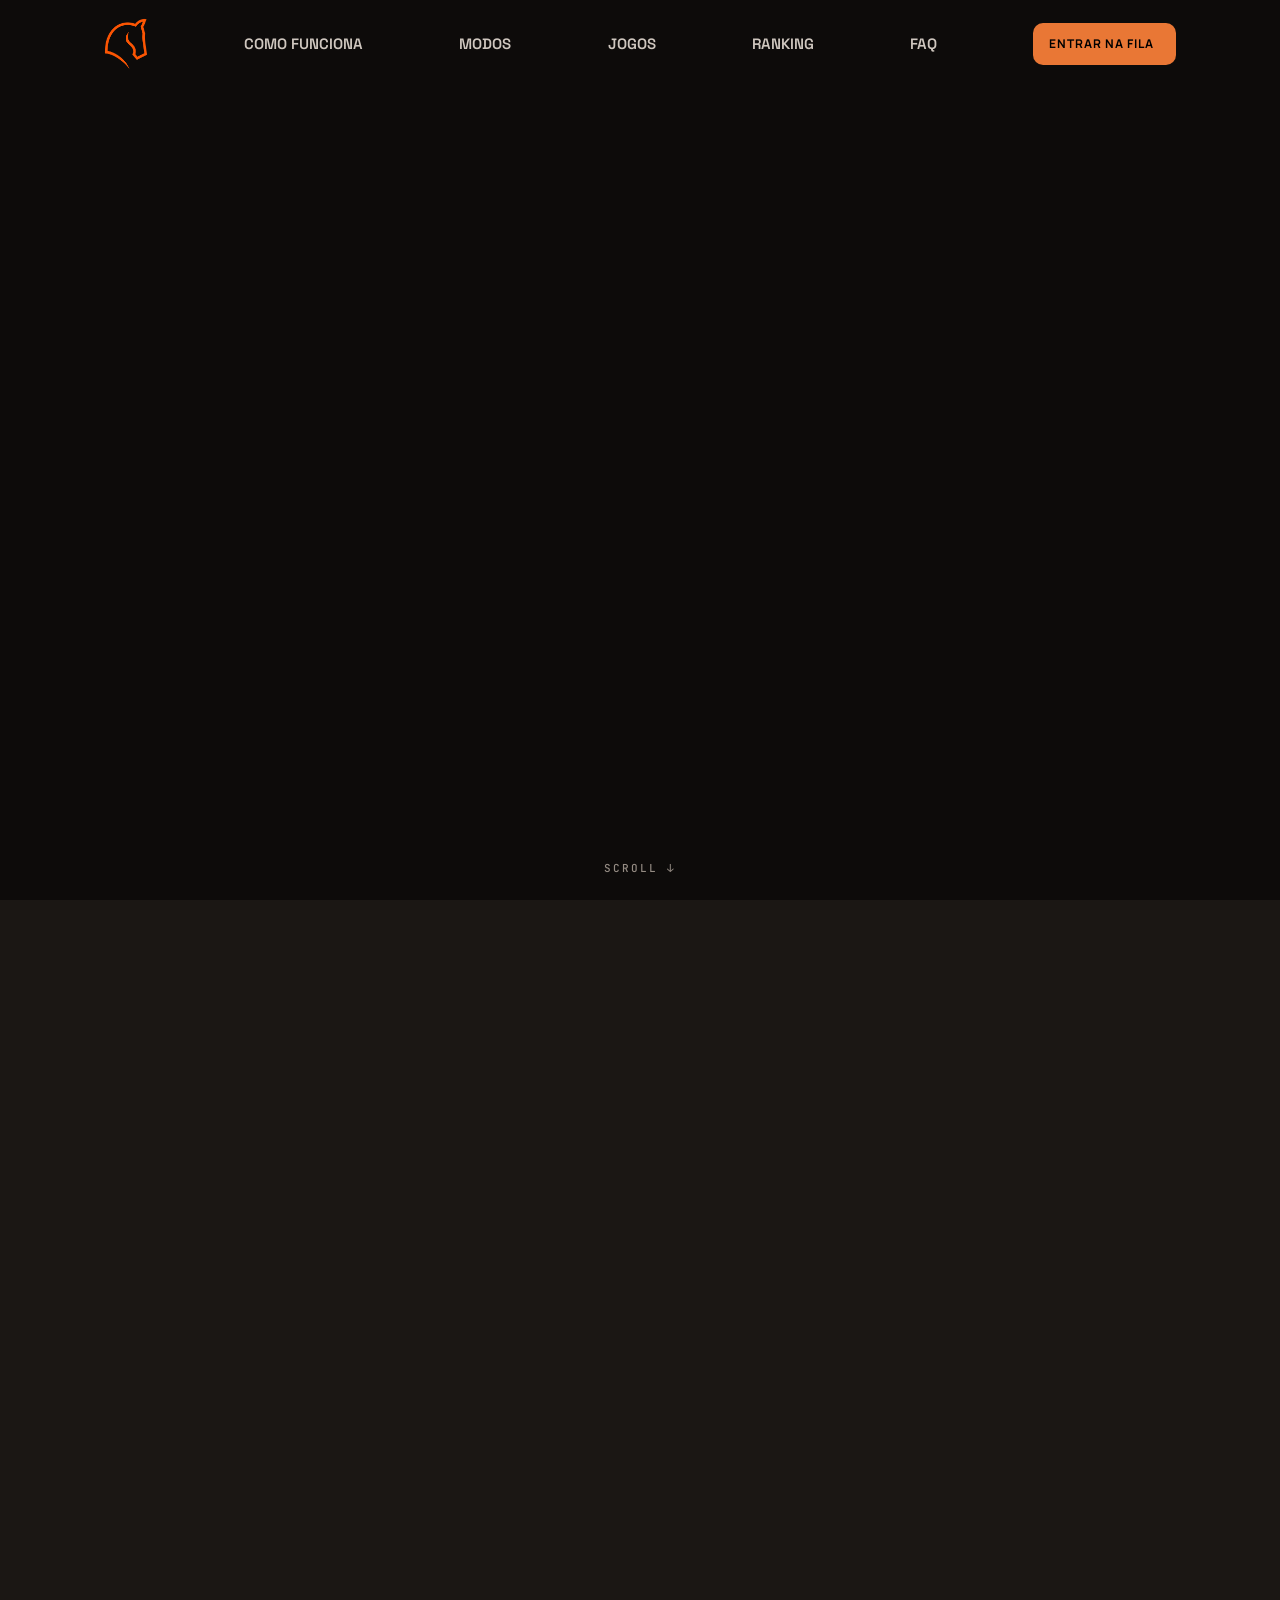
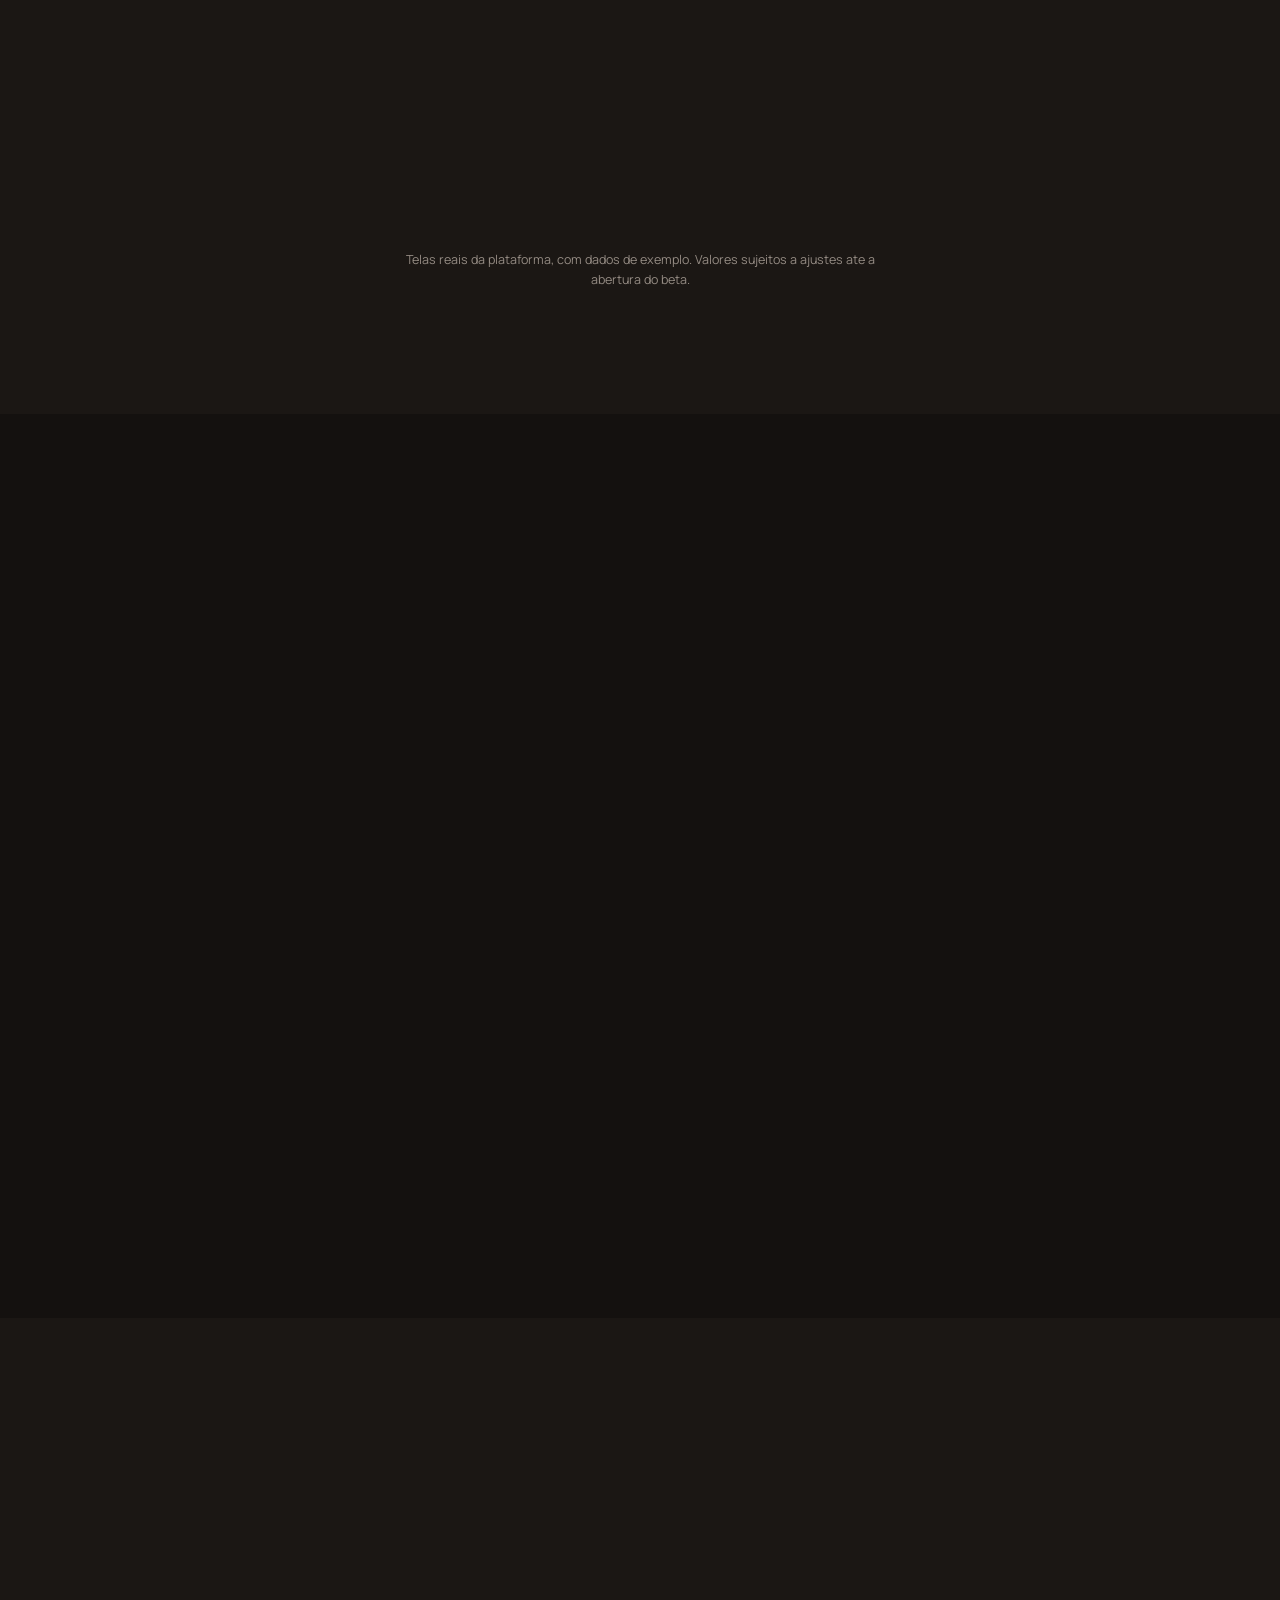
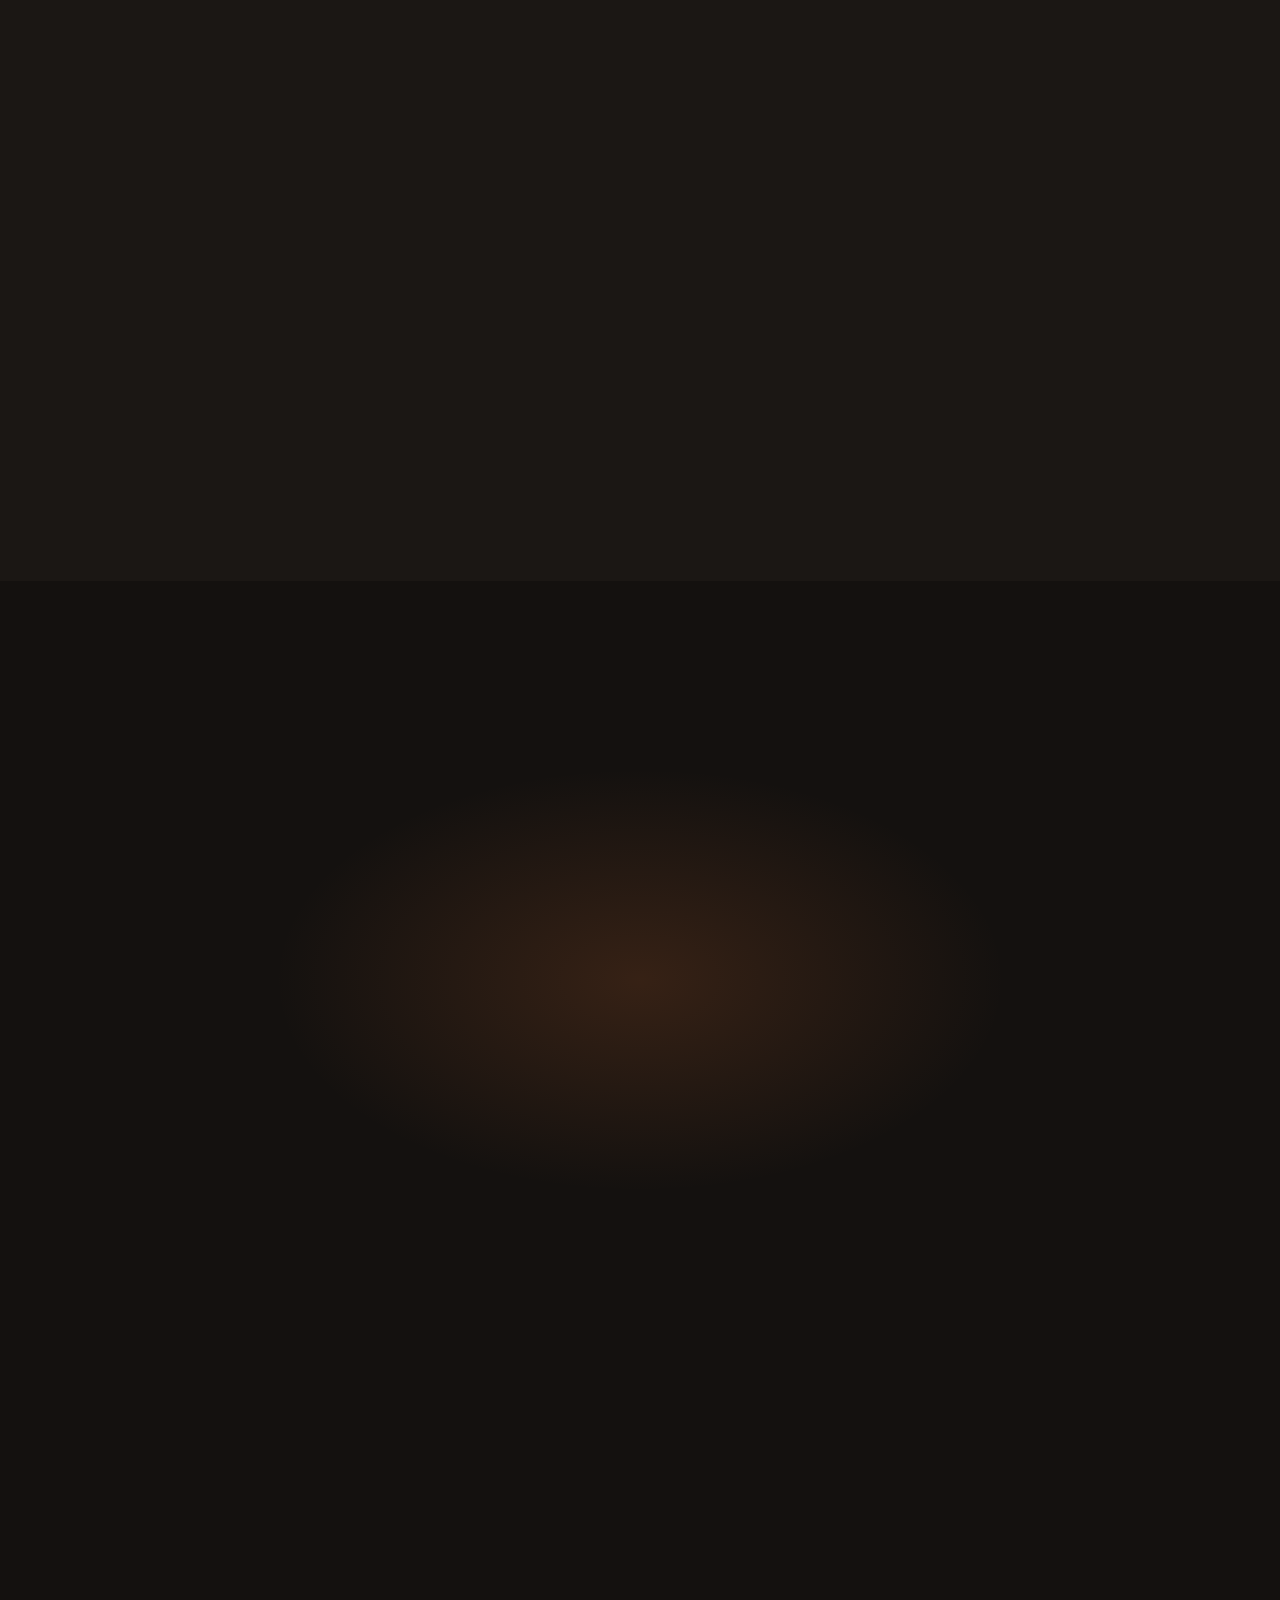
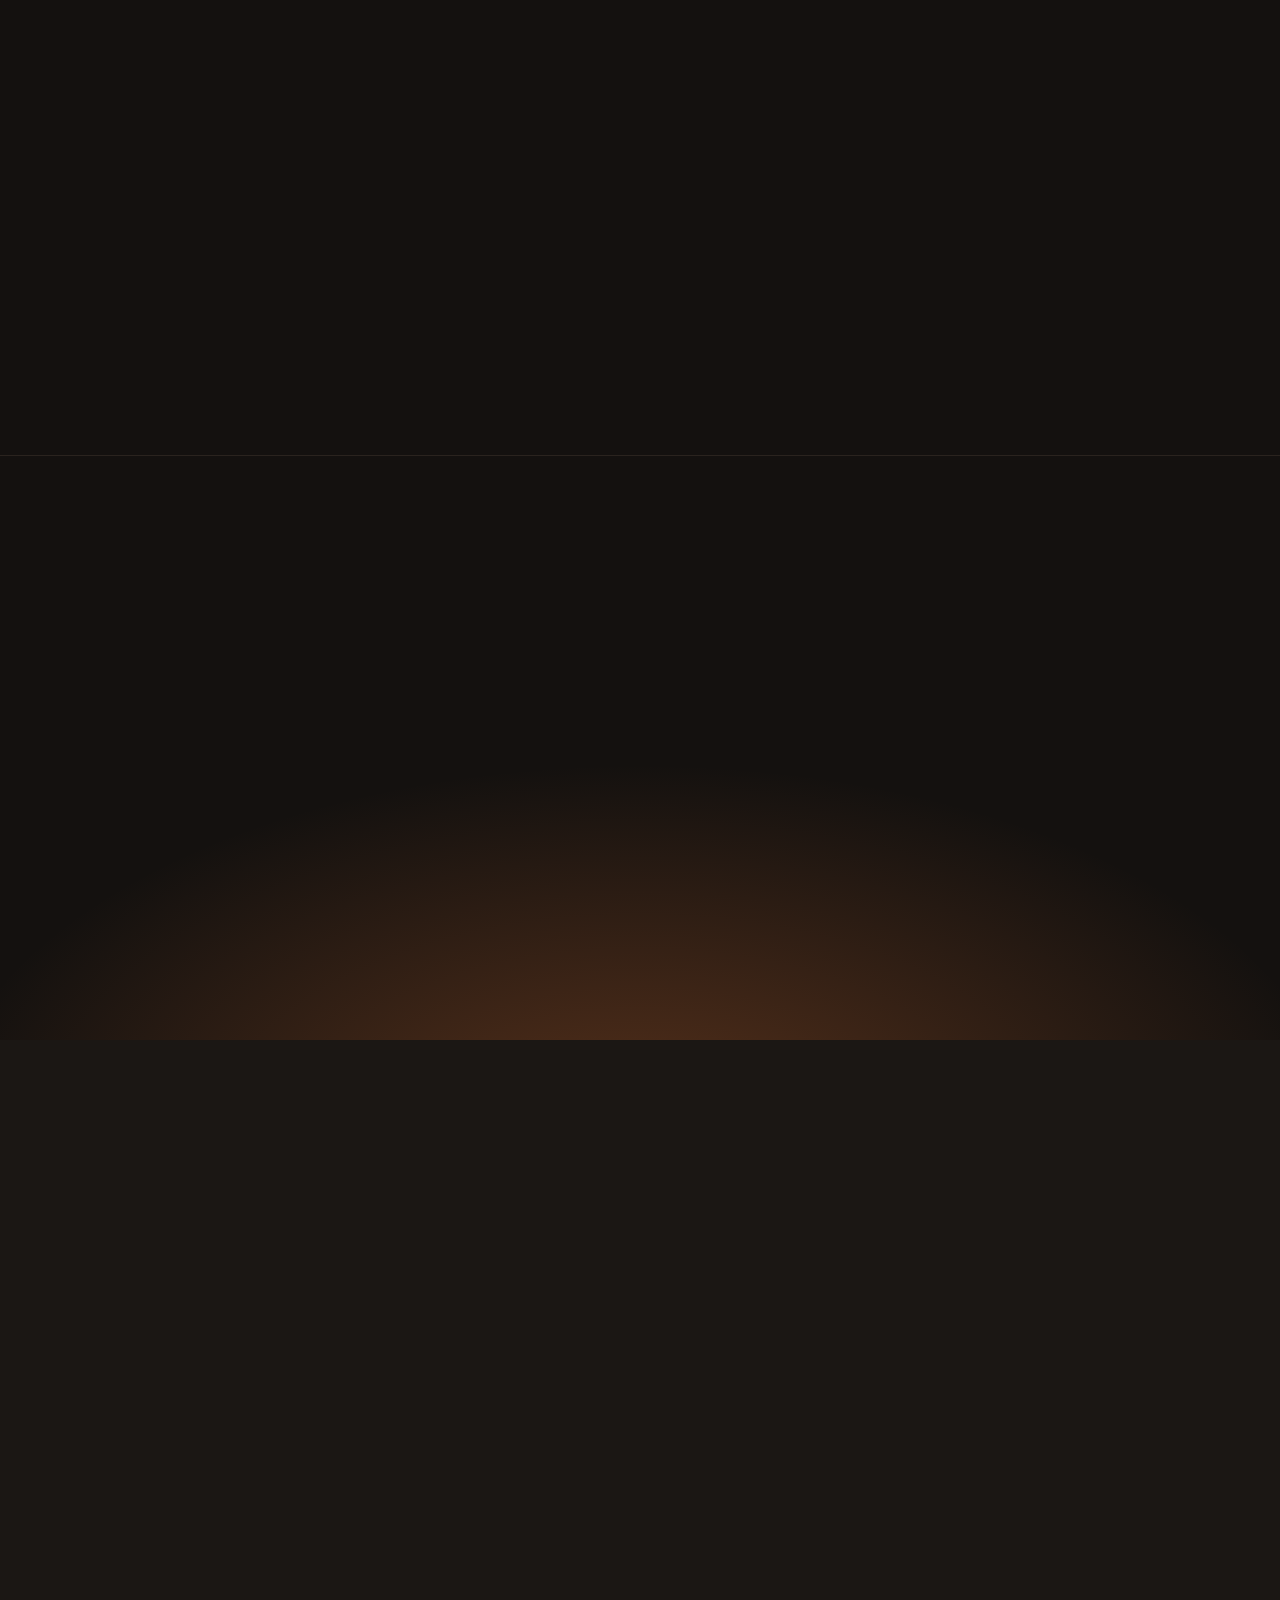
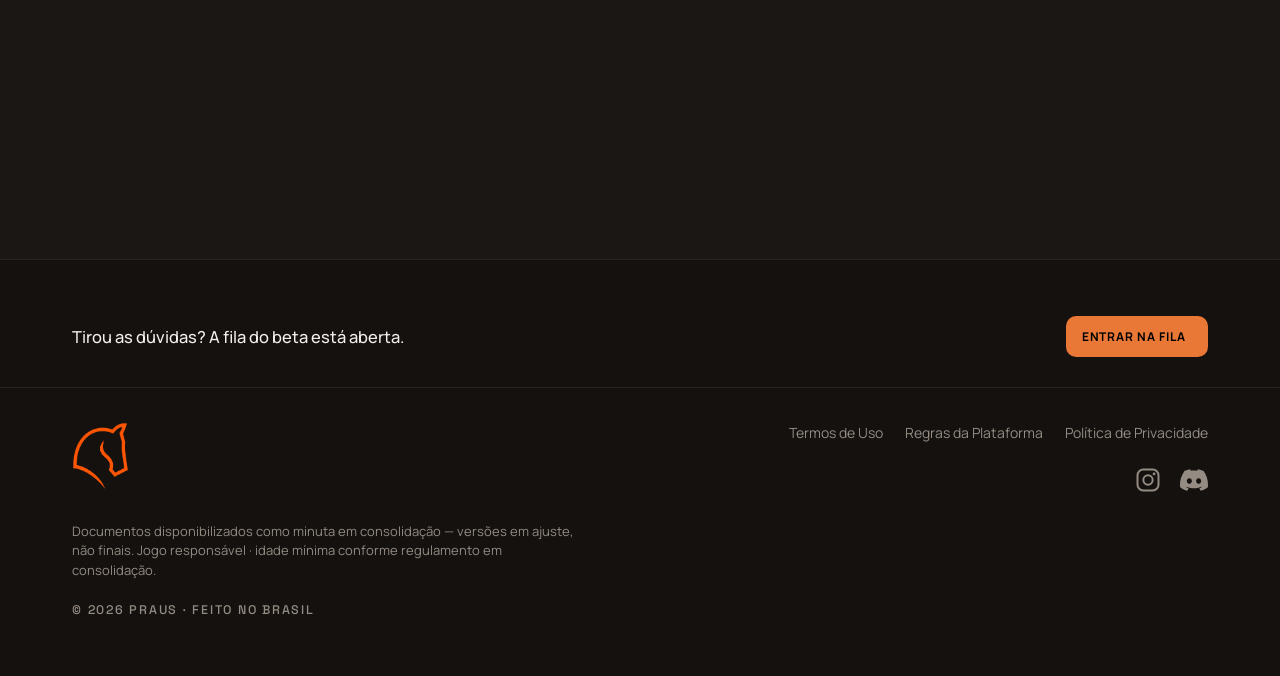
==== commit e96605bd: "landing: Como funciona vira grid de telas reais; ajustes no Ranking - Substitui o carrossel de "Como" ====
--- a/index.html
+++ b/index.html
@@ -118,125 +118,31 @@
 <!-- ============ 3. COMO FUNCIONA ============ -->
 <section class="section section--alt" id="como-funciona">
   <div class="wrap">
-    <header class="section__head reveal">
-      <h2 class="section__title">APENAS 3 PASSOS</h2>
-    </header>
-
-    <div class="flow reveal" data-autoplay="6000">
-      <!-- Passos (controles) -->
-      <div class="flow__steps" role="tablist" aria-label="Como funciona">
-        <button class="flow__step is-active" role="tab" aria-selected="true" aria-controls="screen-1" id="step-1" data-step="1">
-          <span class="flow__step-num">01</span>
-          <span class="flow__step-text">
-            <span class="flow__step-tt">Você escolhe o jogo e define o prêmio</span>
-            <span class="flow__step-desc"><span>Defina o seu jogo e o seu entry fee. Vamos lhe direcionar para um rival do seu nível.</span></span>
-          </span>
-        </button>
-
-        <button class="flow__step" role="tab" aria-selected="false" aria-controls="screen-2" id="step-2" data-step="2">
-          <span class="flow__step-num">02</span>
-          <span class="flow__step-text">
-            <span class="flow__step-tt">Jogue a partida enquanto a recompensa fica retida</span>
-            <span class="flow__step-desc"><span>O valor da partida fica retido em escrow — uma conta-garantia neutra — enquanto você joga. Após a partida, seu saldo é instantaneamente atualizado.</span></span>
-          </span>
-        </button>
-
-        <button class="flow__step" role="tab" aria-selected="false" aria-controls="screen-3" id="step-3" data-step="3">
-          <span class="flow__step-num">03</span>
-          <span class="flow__step-text">
-            <span class="flow__step-tt">Receba o dinheiro na hora</span>
-            <span class="flow__step-desc"><span>Com o resultado validado, seu saldo é atualizado instantaneamente e já fica disponível para saque.</span></span>
-          </span>
-        </button>
-      </div>
-
-      <!-- Indicador de progresso: o mesmo conceito da barra antiga, agora
-           segmentado por etapa. Puramente visual (aria-hidden): quem
-           navega por teclado já tem as etapas como controles. -->
-      <div class="flow__dots" aria-hidden="true">
-        <span class="flow__dot is-active"><i></i></span>
-        <span class="flow__dot"><i></i></span>
-        <span class="flow__dot"><i></i></span>
-      </div>
-
-      <!-- Prévia das telas -->
-      <div class="flow__screens">
-        <!-- TELA 1 — lobby / escolha -->
-        <div class="screen is-active" id="screen-1" role="tabpanel" aria-labelledby="step-1" data-screen="1">
-          <div class="screen__bar mono-tag"><span>PRAUS · LOBBY</span><span>BR-SE</span></div>
-          <div class="screen__body">
-            <span class="screen__label mono-tag" id="rot-modalidade">MODALIDADE</span>
-            <div class="chips" role="radiogroup" aria-labelledby="rot-modalidade" data-grupo="jogo">
-              <button class="chip"          type="button" role="radio" aria-checked="false" data-valor="1v1">1v1</button>
-              <button class="chip"          type="button" role="radio" aria-checked="false" data-valor="2v2">2v2</button>
-              <button class="chip chip--on" type="button" role="radio" aria-checked="true"  data-valor="5v5">5v5</button>
-            </div>
-            <span class="screen__label mono-tag" id="rot-entrada">ENTRY FEE</span>
-            <div class="chips" role="radiogroup" aria-labelledby="rot-entrada" data-grupo="entrada">
-              <button class="chip"          type="button" role="radio" aria-checked="false" data-valor="10">R$10</button>
-              <button class="chip"          type="button" role="radio" aria-checked="false" data-valor="25">R$25</button>
-              <button class="chip chip--on" type="button" role="radio" aria-checked="true"  data-valor="50">R$50</button>
-            </div>
-            <div class="screen__row">
-              <span class="screen__label mono-tag">PRIZE POOL ESTIMADO</span>
-              <span class="screen__money" data-premio role="status">R$92</span>
-            </div>
-            <a class="screen__cta" href="#waitlist">ENTRAR NA FILA<svg viewBox="0 0 16 16" width="15" height="15" fill="none" stroke="currentColor" stroke-width="2.2" stroke-linecap="round" stroke-linejoin="round" aria-hidden="true"><path d="M2 8h11M9 4l4 4-4 4"/></svg></a>
-          </div>
-        </div>
-
-        <!-- TELA 2 — dentro da arena (prévia) -->
-        <div class="screen" id="screen-2" role="tabpanel" aria-labelledby="step-2" data-screen="2" hidden>
-          <div class="screen__bar">
-            <span class="screen__crumb mono-tag">PRAUS <i>/</i> PARTIDA</span>
-            <span class="screen__previa">PRÉVIA</span>
-          </div>
-          <div class="screen__body screen__body--center">
-            <span class="screen__eyebrow mono-tag">DENTRO DA ARENA</span>
-            <div class="screen__score">
-              <div class="screen__team"><span class="screen__team-tag mono-tag">VOCÊ</span><span class="screen__team-pts">07</span></div>
-              <span class="screen__score-x">:</span>
-              <div class="screen__team"><span class="screen__team-tag mono-tag">RIVAL</span><span class="screen__team-pts">05</span></div>
-            </div>
-            <div class="arena__guard">
-              <svg class="arena__guard-icon" viewBox="0 0 24 24" fill="none" stroke="currentColor" stroke-width="1.7" stroke-linecap="round" stroke-linejoin="round" aria-hidden="true">
-                <path d="M12 2.75l6.6 2.45v5.05c0 4.3-2.85 7.5-6.6 8.65-3.75-1.15-6.6-4.35-6.6-8.65V5.2L12 2.75z"/>
-                <path d="M8.9 11.7l2.15 2.15 4.3-4.45"/>
-              </svg>
-              <span class="arena__guard-txt">
-                <b>Prêmio protegido</b>
-                Retido até a validação do resultado.
-              </span>
-            </div>
-            <p class="screen__note">Você foca na partida. A estrutura cuida do resto.</p>
-          </div>
-        </div>
-
-        <!-- TELA 3 — recompensa liberada (prévia) -->
-        <div class="screen" id="screen-3" role="tabpanel" aria-labelledby="step-3" data-screen="3" hidden>
-          <div class="screen__bar">
-            <span class="screen__crumb mono-tag">PRAUS <i>/</i> RECOMPENSA</span>
-            <span class="screen__previa">PRÉVIA</span>
-          </div>
-          <div class="screen__body screen__body--center reward">
-            <span class="reward__trofeu" aria-hidden="true">
-              <svg viewBox="0 0 24 24" fill="none" stroke="currentColor" stroke-width="1.6" stroke-linecap="round" stroke-linejoin="round">
-                <path d="M7 4h10v4a5 5 0 0 1-10 0V4z"/>
-                <path d="M7 6H4.5v1.5A3.5 3.5 0 0 0 8 11M17 6h2.5v1.5A3.5 3.5 0 0 1 16 11"/>
-                <path d="M12 13v3M9 20h6M10 20v-1.5a2 2 0 0 1 4 0V20"/>
-              </svg>
-            </span>
-            <h3 class="reward__tt">VITÓRIA</h3>
-            <div class="reward__valor"><span>+</span>R$95</div>
-            <span class="reward__pill">
-              <svg viewBox="0 0 16 16" width="13" height="13" fill="none" stroke="currentColor" stroke-width="2.2" stroke-linecap="round" stroke-linejoin="round" aria-hidden="true"><path d="M3 8.5l3.2 3.2L13 5"/></svg>
-              Resultado validado
-            </span>
-            <p class="screen__note">Prêmio liberado e disponível para saque.</p>
-          </div>
-        </div>
-      </div>
-    </div>
+    <header class="section__head section__head--center reveal">
+      <h2 class="section__title">COMO FUNCIONA</h2>
+      <p class="section__lead">Do cadastro ao saque, em 4 passos — telas reais da plataforma.</p>
+    </header>
+
+    <div class="telas reveal">
+      <figure class="tela">
+        <div class="tela__phone"><img src="assets/telas/cadastro.webp" alt="Tela de cadastro da PRAUS" loading="lazy" decoding="async" /></div>
+        <figcaption class="tela__cap"><span class="tela__num">01</span>Crie sua conta em menos de um minuto</figcaption>
+      </figure>
+      <figure class="tela">
+        <div class="tela__phone"><img src="assets/telas/deposito.webp" alt="Tela de deposito via PIX" loading="lazy" decoding="async" /></div>
+        <figcaption class="tela__cap"><span class="tela__num">02</span>Deposite via PIX e receba bonus no primeiro deposito</figcaption>
+      </figure>
+      <figure class="tela">
+        <div class="tela__phone"><img src="assets/telas/modos.webp" alt="Tela de selecao de modo" loading="lazy" decoding="async" /></div>
+        <figcaption class="tela__cap"><span class="tela__num">03</span>Escolha o modo e o valor da partida</figcaption>
+      </figure>
+      <figure class="tela">
+        <div class="tela__phone"><img src="assets/telas/resultado.webp" alt="Tela de resultado da partida" loading="lazy" decoding="async" /></div>
+        <figcaption class="tela__cap"><span class="tela__num">04</span>Venceu? O premio cai na carteira. Saque via PIX</figcaption>
+      </figure>
+    </div>
+
+    <p class="telas__nota">Telas reais da plataforma, com dados de exemplo. Valores sujeitos a ajustes ate a abertura do beta.</p>
   </div>
 </section>
 
@@ -365,17 +271,8 @@
       </article>
     </div>
 
-    <div class="ranking__feed reveal">
-      <img class="ranking__feed-badge" src="assets/ranks/elite.webp" alt="" loading="lazy" decoding="async" />
-      <div class="ranking__feed-txt">
-        <span class="ranking__feed-top"><b>fallenzin</b><span class="ranking__feed-pos">#1</span></span>
-        <span class="ranking__feed-sub">Venceu uma partida Competitivo 5v5 · Global Elite · 2.489 RR</span>
-      </div>
-      <span class="ranking__feed-rr">+15 RR</span>
-    </div>
-
     <div class="ranking__rodape reveal">
-      <p class="ranking__nota">Top 10 da temporada leva prêmio — o 1º lugar leva <b>R$15.000</b>.<br><span>Ranking ilustrativo, com dados de exemplo, até o beta validar as primeiras partidas.</span></p>
+      <p class="ranking__nota">O primeiro lugar da temporada leva <b>R$15.000</b> para casa.<br><span>Ranking ilustrativo, com dados de exemplo, até o beta validar as primeiras partidas.</span></p>
       <a href="#waitlist" class="btn btn--sm btn--primary" data-perto>ENTRAR NA FILA <span class="btn__arrow" aria-hidden="true"><svg viewBox="0 0 16 16" width="16" height="16" fill="none" stroke="currentColor" stroke-width="2" stroke-linecap="round" stroke-linejoin="round"><path d="M2 8h11M9 4l4 4-4 4"/></svg></span></a>
     </div>
   </div>
--- a/styles.css
+++ b/styles.css
@@ -812,6 +812,39 @@
 /* pulse ainda é referenciado por CSS legado (.hud__live); mantido. */
 @keyframes pulse { 0%,100%{opacity:1} 50%{opacity:.35} }
 
+/* --- Como funciona: telas reais da plataforma (mockups) --- */
+.telas {
+  display: grid; grid-template-columns: repeat(4, 1fr); gap: 24px;
+  margin-top: 10px;
+}
+.tela { margin: 0; display: flex; flex-direction: column; gap: 14px; }
+.tela__phone {
+  position: relative; aspect-ratio: 560 / 1212; border-radius: 20px; overflow: hidden;
+  background: var(--bg-2); border: 1px solid var(--line);
+  box-shadow: 0 18px 44px rgba(0,0,0,.45);
+}
+.tela__phone img { width: 100%; height: 100%; object-fit: cover; display: block; }
+.tela__cap {
+  display: flex; align-items: baseline; gap: 10px;
+  font-family: var(--f-read); font-size: 13.5px; line-height: 1.45; color: var(--ink);
+}
+.tela__num {
+  flex: none; font-family: var(--f-hero); font-weight: 400; font-size: 22px; line-height: 1;
+  letter-spacing: .02em; color: var(--orange);
+}
+.telas__nota {
+  margin: 26px auto 0; max-width: 60ch; text-align: center;
+  font-family: var(--f-read); font-size: 12.5px; color: var(--ink-3); line-height: 1.6;
+}
+@media (max-width: 820px) {
+  .telas { grid-template-columns: repeat(2, 1fr); gap: 22px 18px; }
+}
+@media (max-width: 420px) {
+  .telas { gap: 16px 12px; }
+  .tela__cap { font-size: 12.5px; gap: 8px; }
+  .tela__num { font-size: 19px; }
+}
+
 /* --- Ranking (ilustrativo): pódio + feed --- */
 .section__head--center { margin-left: auto; margin-right: auto; text-align: center; }
 .section__head--center .section__lead { margin-left: auto; margin-right: auto; }
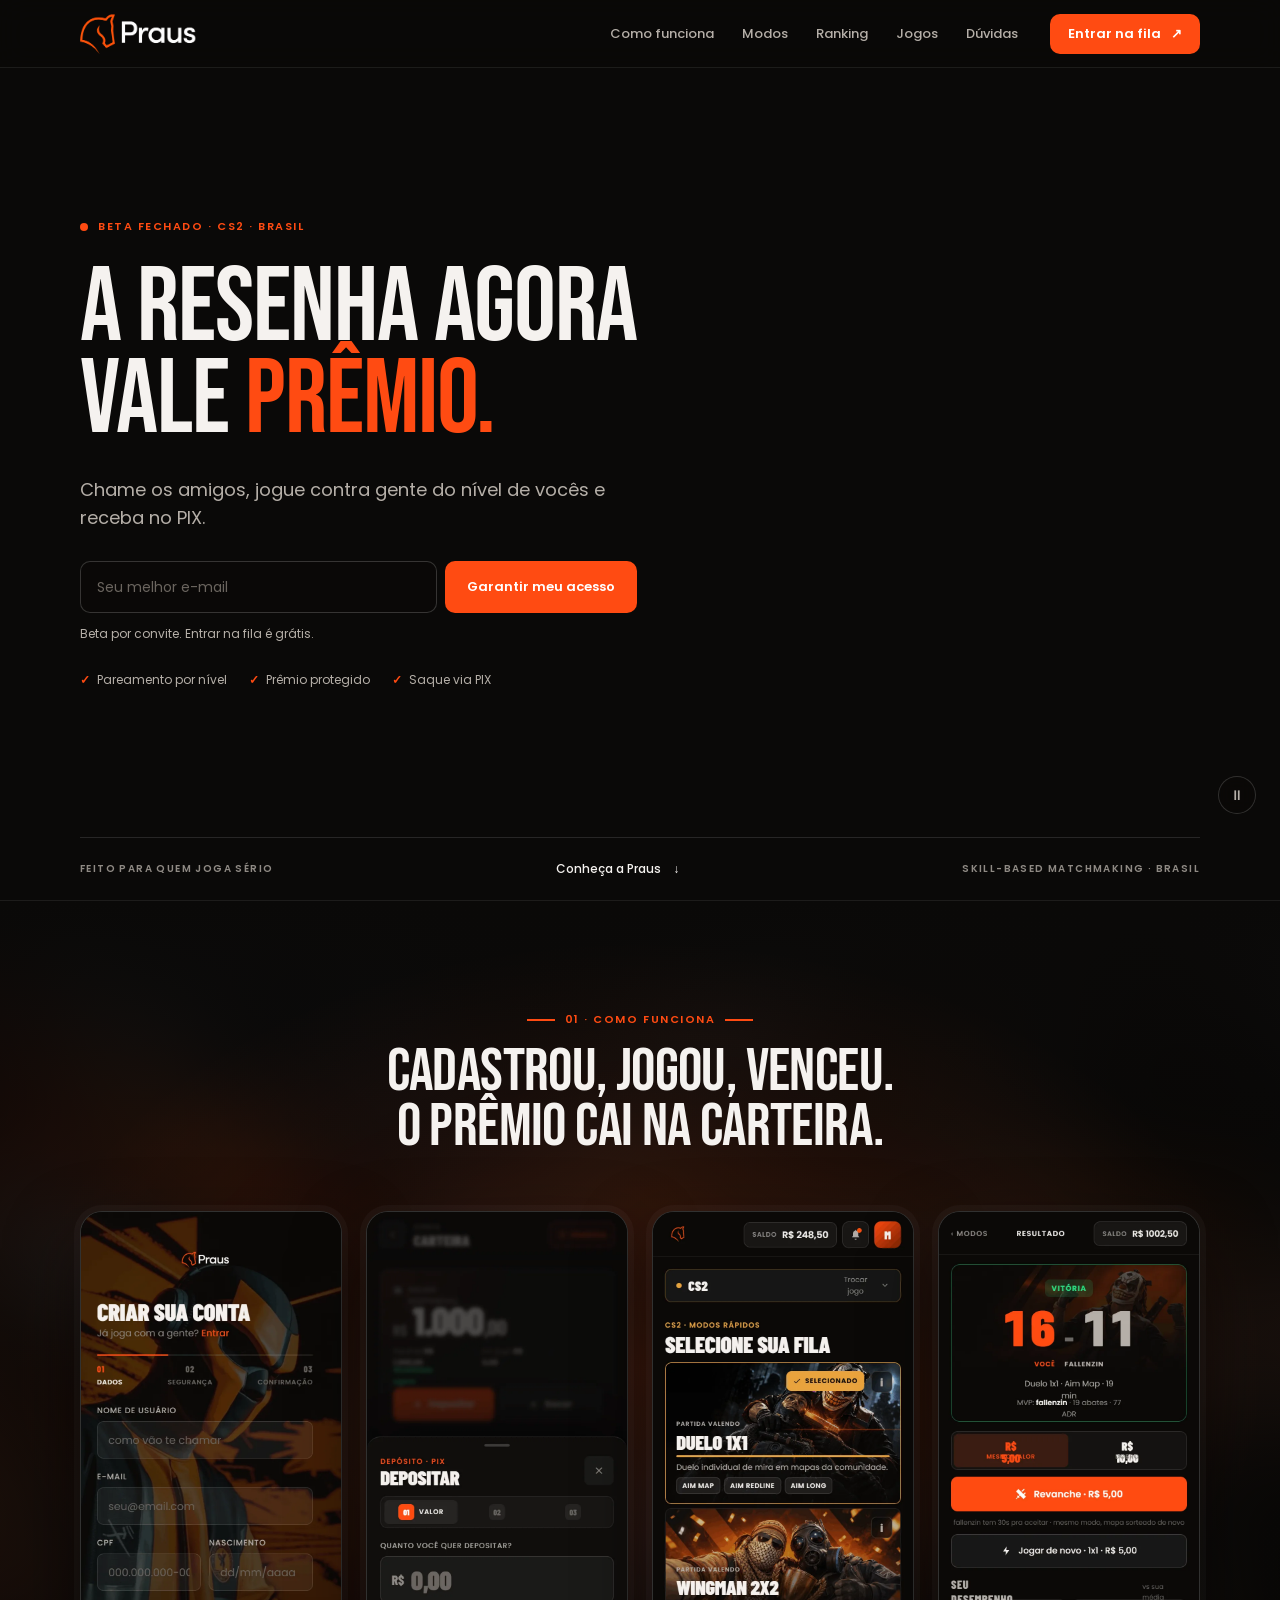
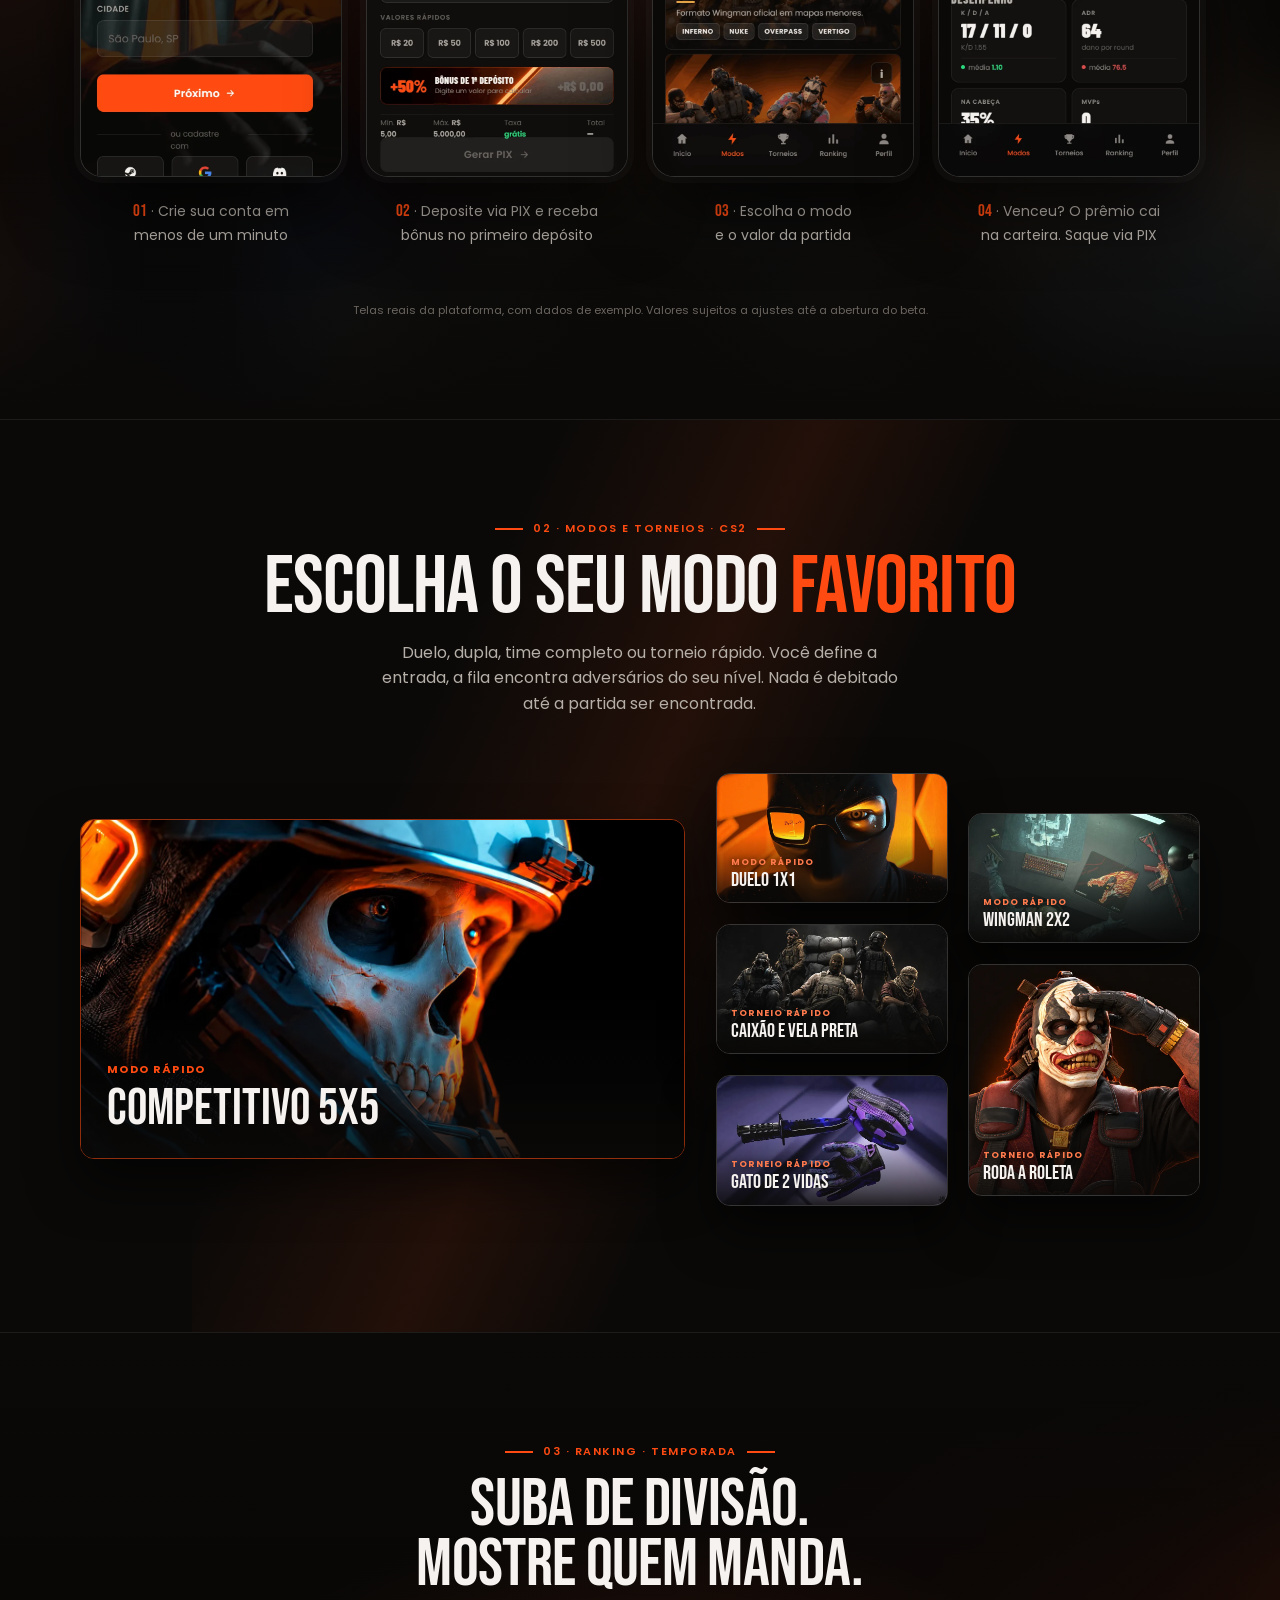
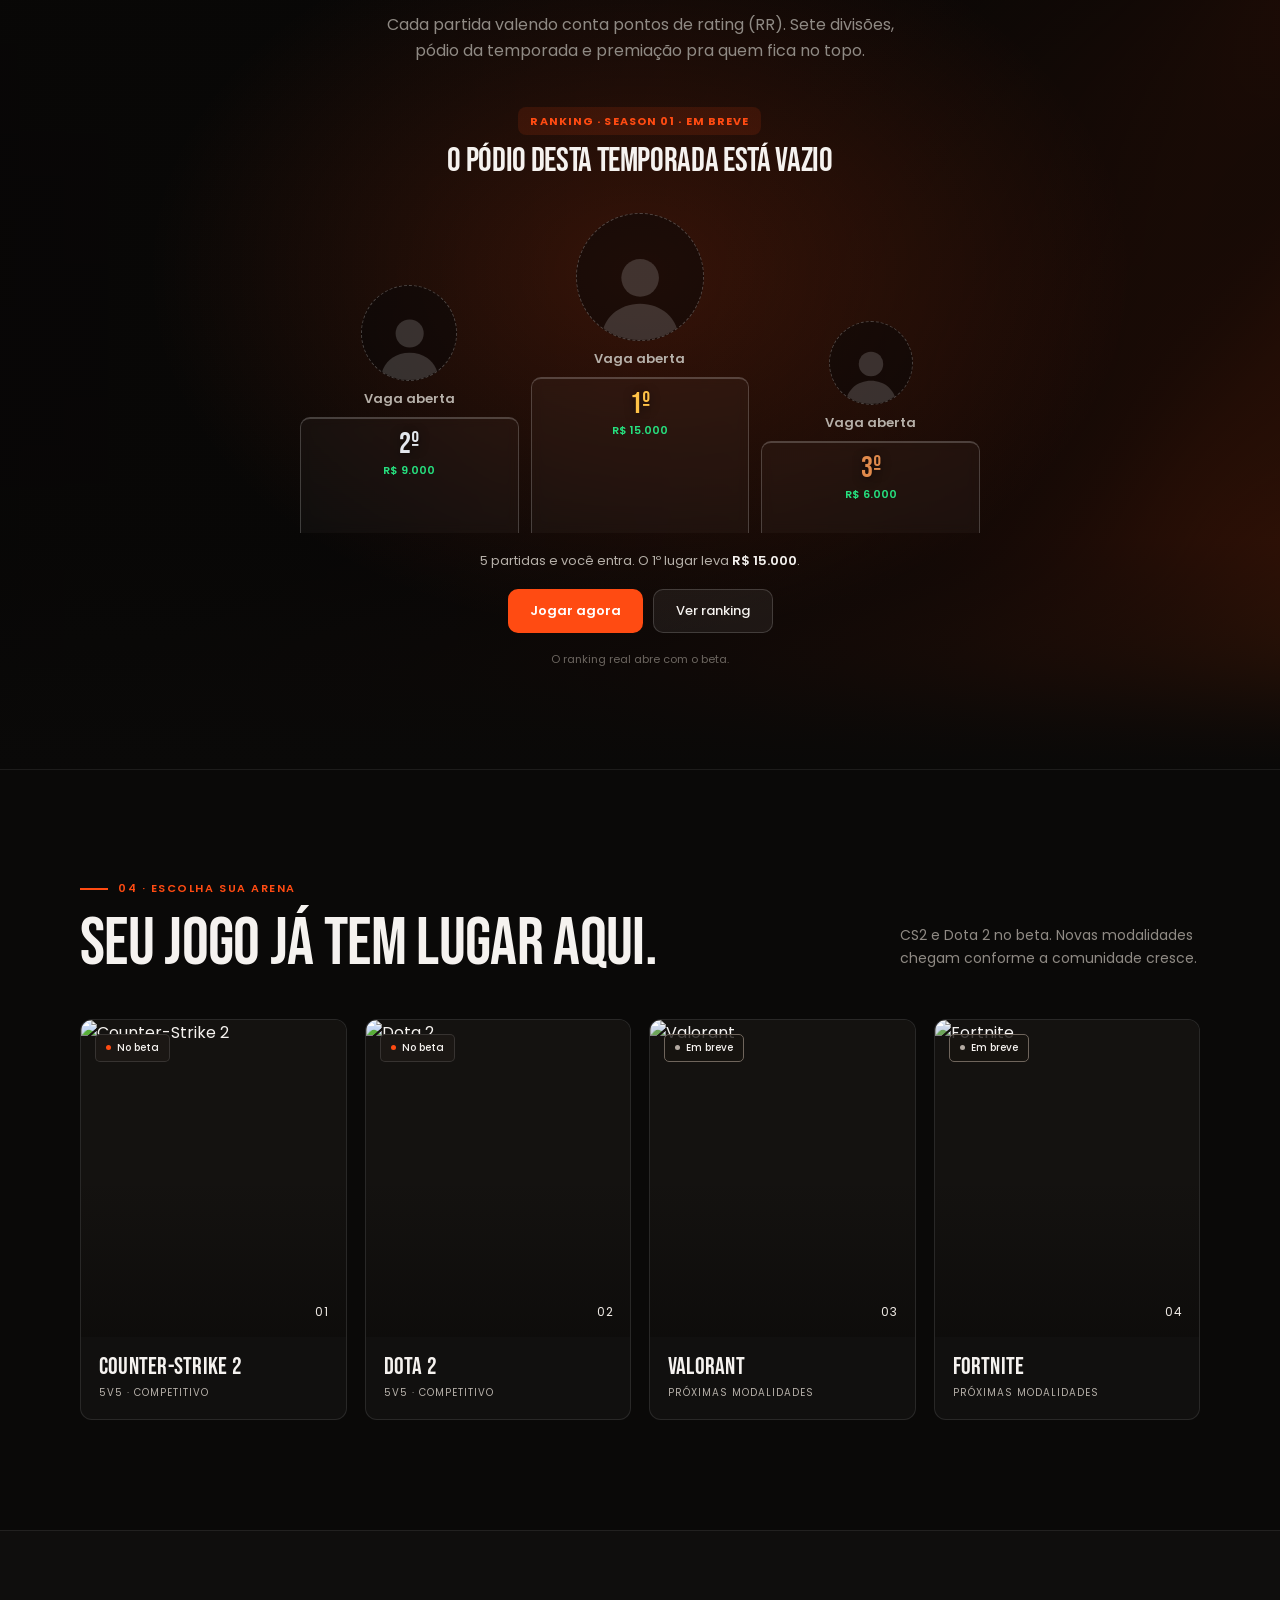
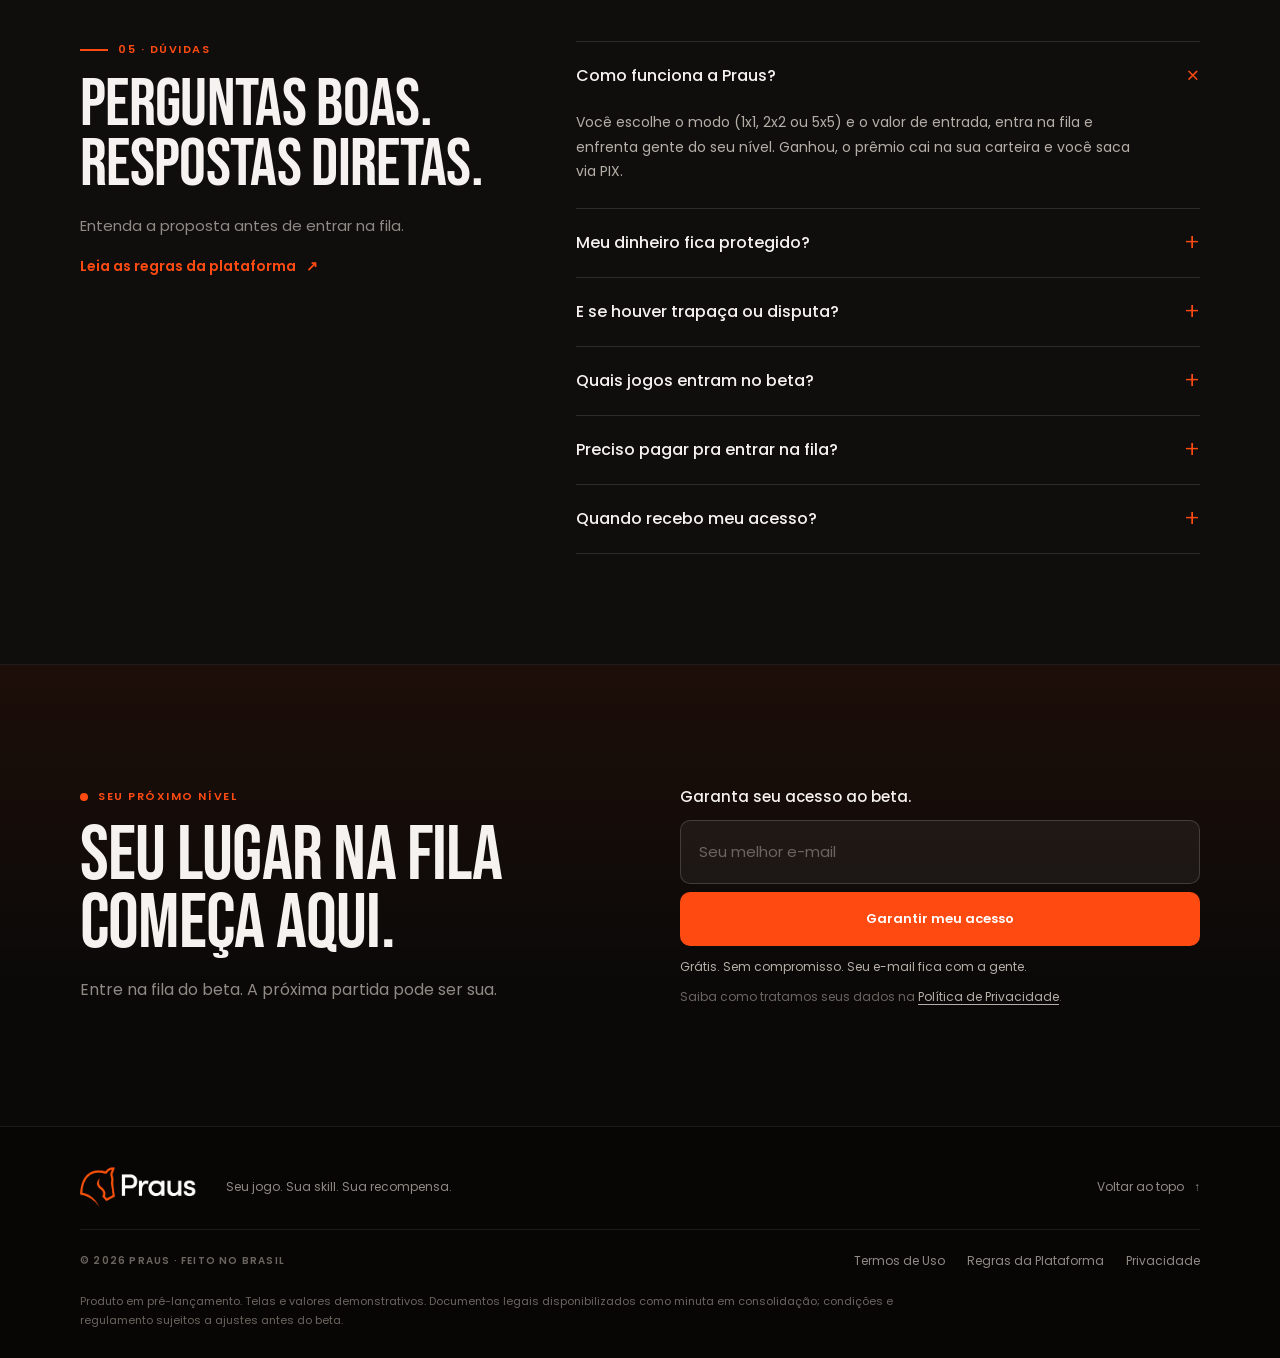
==== commit 97c479a1: "Fonte display vira Bebas Neue Troca Barlow Condensed por Bebas Neue em títulos e números grandes. A " ====
--- a/index.html
+++ b/index.html
@@ -1,23 +1,21 @@
 <!DOCTYPE html>
 <html lang="pt-BR">
-<head> 
+<head>
 <meta charset="UTF-8" />
 <meta name="viewport" content="width=device-width, initial-scale=1.0" />
-<title>Praus</title>
-<meta name="description" content="A PRAUS é a infraestrutura de skill-based matchmaking do Brasil. Escolhe o jogo, encontra rival do seu nível, dispute o pote e recebe via PIX. Garanta seu acesso ao beta." />
-<meta name="theme-color" content="#14110F" />
+<title>PRAUS — Skill-based matchmaking. Jogue valendo.</title>
+<meta name="description" content="A resenha agora vale prêmio. Chame os amigos, jogue contra gente do nível de vocês e receba no PIX. Garanta seu acesso ao beta da PRAUS." />
+<meta name="theme-color" content="#0A0908" />
 
 <link rel="icon" type="image/png" href="assets/brand/favicon-novo.png">
-<link rel="apple-touch-icon" href="assets/brand/apple-touch-icon.png">
-
-
-<meta property="og:title" content="PRAUS — Jogue valendo." />
-<meta property="og:description" content="Skill-based matchmaking brasileiro. Sua habilidade vira dinheiro, com escrow, KYC e PIX." />
+
+<meta property="og:title" content="PRAUS — A resenha agora vale prêmio." />
+<meta property="og:description" content="Skill-based matchmaking brasileiro. Chame os amigos, jogue contra gente do seu nível e receba no PIX." />
 <meta property="og:type" content="website" />
 
 <link rel="preconnect" href="https://fonts.googleapis.com" />
 <link rel="preconnect" href="https://fonts.gstatic.com" crossorigin />
-<link href="https://fonts.googleapis.com/css2?family=Anton&family=Bebas+Neue&family=Newsreader:ital,opsz,wght@1,6..72,400;1,6..72,500&family=Space+Grotesk:wght@400;500;600;700&family=JetBrains+Mono:wght@400;500;700&family=Manrope:wght@400;500;600;700&display=swap" rel="stylesheet" />
+<link href="https://fonts.googleapis.com/css2?family=Bebas+Neue&family=Poppins:wght@400;500;600;700&display=swap" rel="stylesheet" />
 
 <link rel="stylesheet" href="styles.css" />
 </head>
@@ -26,416 +24,365 @@
 <!-- ============ NAV ============ -->
 <header class="nav" id="top">
   <div class="wrap nav__inner">
-    <!-- Espaçadores flexíveis dão a proporção exata pedida: 3-2-2-2-2-3.
-         No desktop o .nav__menu vira display:contents, então os links entram
-         na mesma distribuição. No mobile os espaçadores somem. -->
-    <i class="nav-sp" style="--g:1" aria-hidden="true"></i>
-    <a href="#top" class="wordmark">
-      <img class="wordmark__full" src="assets/brand/praus-cavalo.png" alt="PRAUS"/>
+    <a href="#top" class="nav__logo" title="Praus">
+      <img src="assets/brand/logo-horizontal.png" alt="PRAUS" />
     </a>
-    <i class="nav-sp" style="--g:3" aria-hidden="true"></i>
-    <nav class="nav__menu" id="menu-principal" aria-label="Principal">
-      <a href="#como-funciona">COMO FUNCIONA</a>
-      <i class="nav-sp" style="--g:3" aria-hidden="true"></i>
-      <a href="#modos">MODOS</a>
-      <i class="nav-sp" style="--g:3" aria-hidden="true"></i>
-      <a href="#jogos">JOGOS</a>
-      <i class="nav-sp" style="--g:3" aria-hidden="true"></i>
-      <a href="#ranking">RANKING</a>
-      <i class="nav-sp" style="--g:3" aria-hidden="true"></i>
-      <a href="#faq">FAQ</a>
+    <nav class="nav__menu" id="nav-menu" aria-label="Principal">
+      <a href="#como-funciona">Como funciona</a>
+      <a href="#modos">Modos</a>
+      <a href="#ranking">Ranking</a>
+      <a href="#jogos">Jogos</a>
+      <a href="#duvidas">Dúvidas</a>
     </nav>
-    <i class="nav-sp" style="--g:3" aria-hidden="true"></i>
-    <a href="#waitlist" class="btn btn--sm btn--primary nav__cta" data-perto>ENTRAR NA FILA <span class="btn__arrow" aria-hidden="true"><svg viewBox="0 0 16 16" width="16" height="16" fill="none" stroke="currentColor" stroke-width="2" stroke-linecap="round" stroke-linejoin="round"><path d="M2 8h11M9 4l4 4-4 4"/></svg></span></a>
-    <i class="nav-sp" style="--g:1" aria-hidden="true"></i>
-    <button class="nav__abrir" type="button" aria-expanded="false" aria-controls="menu-principal" aria-label="Abrir menu">
-      <svg viewBox="0 0 20 20" fill="none" stroke="currentColor" stroke-width="1.8" stroke-linecap="round" aria-hidden="true">
-        <path class="b1" d="M3 7h14"/><path class="b2" d="M3 13h14"/>
-      </svg>
+    <a href="#waitlist" class="btn btn--primary btn--nav">Entrar na fila <span aria-hidden="true">↗</span></a>
+    <button class="nav__burger" type="button" aria-label="Abrir menu" aria-expanded="false" aria-controls="nav-menu">
+      <span></span><span></span><span></span>
     </button>
   </div>
 </header>
 
 <main>
 
-<!-- ============ 1. HERÓI (vídeo de fundo, sem fosco) ============ -->
-<section class="hero" id="topo-form">
+<!-- ============ HERO ============ -->
+<section class="hero">
   <div class="hero__bg" aria-hidden="true">
-    <video class="hero__vid hero__vid--a" autoplay muted loop playsinline preload="auto">
-      <source src="assets/video/hero-1.mp4" type="video/mp4" />
-    </video>
-    <video class="hero__vid hero__vid--b" autoplay muted loop playsinline preload="auto">
-      <source src="assets/video/hero-2.mp4" type="video/mp4" />
-    </video>
+    <video class="hero__vid hero__vid--a" muted loop playsinline preload="auto"
+           poster="assets/video/teaser-poster.jpg" src="assets/video/hero-1.mp4"></video>
+    <video class="hero__vid hero__vid--b" muted loop playsinline preload="auto"
+           src="assets/video/hero-2.mp4"></video>
     <div class="hero__scrim"></div>
   </div>
 
   <div class="wrap hero__inner">
-    <h1 class="hero__title reveal">
-      AQUI A SUA SKILL <br/>
-      VALE DINHEIRO.
-    </h1>
-
-    <p class="hero__sub reveal">
-      A PRAUS é uma infraestrutura de skill-based matchmaking do Brasil.
-      Você escolhe o jogo, encontra um rival do seu nível, disputa o prêmio e
-      recebe diretamente via PIX.
-    </p>
-
-    <!-- A objeção principal do público é "isso é golpe?". A prova ficava seis
-         seções abaixo do pedido de e-mail; esta linha antecipa o que já está
-         dito na seção de segurança e no FAQ, sem alegar nada novo. -->
-    <ul class="hero__trust reveal">
-      <li>Identidade verificada</li>
-      <li>Prêmio retido em conta-garantia</li>
-      <li>Saque via PIX</li>
-    </ul>
-
-    <form class="waitlist reveal" id="hero-form" data-source="hero" novalidate>
+    <div class="hero__content">
+      <span class="eyebrow"><span class="dot dot--pulse" aria-hidden="true"></span>BETA FECHADO · CS2 · BRASIL</span>
+      <h1 class="hero__title">A resenha agora<br>vale <em>prêmio.</em></h1>
+      <p class="hero__lead">Chame os amigos, jogue contra gente do nível de vocês e receba no PIX.</p>
+
+      <form class="waitlist" id="hero-form" data-source="hero" novalidate>
+        <div class="waitlist__field">
+          <input type="email" name="email" inputmode="email" autocomplete="email"
+                 placeholder="Seu melhor e-mail" aria-label="Seu e-mail" required />
+          <button type="submit" class="btn btn--primary">Garantir meu acesso</button>
+        </div>
+        <p class="waitlist__error" role="alert" hidden></p>
+        <p class="waitlist__micro">Beta por convite. Entrar na fila é grátis.</p>
+        <p class="waitlist__success" role="status" hidden><b>✓</b> Você está na fila. A gente chama quando o beta abrir pra você.</p>
+      </form>
+
+      <ul class="hero__checks">
+        <li><b aria-hidden="true">✓</b>Pareamento por nível</li>
+        <li><b aria-hidden="true">✓</b>Prêmio protegido</li>
+        <li><b aria-hidden="true">✓</b>Saque via PIX</li>
+      </ul>
+    </div>
+  </div>
+
+  <div class="wrap">
+    <div class="hero__strip">
+      <span class="hero__tag">FEITO PARA QUEM JOGA SÉRIO</span>
+      <a href="#como-funciona" class="hero__more">Conheça a Praus <span aria-hidden="true">↓</span></a>
+      <span class="hero__tag">SKILL-BASED MATCHMAKING · BRASIL</span>
+    </div>
+  </div>
+
+  <button class="hero__pause" type="button" aria-label="Pausar vídeo de fundo" aria-pressed="false">⏸</button>
+</section>
+
+<!-- ============ 01 COMO FUNCIONA ============ -->
+<section class="section how" id="como-funciona">
+  <div class="how__bg" aria-hidden="true"></div>
+  <div class="how__glow" aria-hidden="true"></div>
+  <div class="wrap section__inner">
+    <header class="section__head section__head--center">
+      <span class="eyebrow eyebrow--lines">01 · COMO FUNCIONA</span>
+      <h2 class="section__title section__title--how">Cadastrou, jogou, venceu.<br>O prêmio cai na carteira.</h2>
+    </header>
+
+    <div class="phones">
+      <figure class="phone">
+        <div class="phone__frame">
+          <img class="phone__img" src="assets/landing/tela-01-cadastro.webp" alt="Tela de cadastro do app PRAUS"
+               width="390" height="844" loading="lazy" onerror="this.closest('.phone__frame').classList.add('phone__frame--ph')" />
+          <span class="phone__ph-label" aria-hidden="true">Tela do app<br>em breve</span>
+        </div>
+        <figcaption class="phone__cap"><b>01</b> · Crie sua conta em menos de um minuto</figcaption>
+      </figure>
+      <figure class="phone">
+        <div class="phone__frame">
+          <img class="phone__img" src="assets/landing/tela-02-deposito.webp" alt="Tela de depósito via PIX do app PRAUS"
+               width="390" height="844" loading="lazy" onerror="this.closest('.phone__frame').classList.add('phone__frame--ph')" />
+          <span class="phone__ph-label" aria-hidden="true">Tela do app<br>em breve</span>
+        </div>
+        <figcaption class="phone__cap"><b>02</b> · Deposite via PIX e receba bônus no primeiro depósito</figcaption>
+      </figure>
+      <figure class="phone">
+        <div class="phone__frame">
+          <img class="phone__img" src="assets/landing/tela-03-modos.webp" alt="Tela de modos rápidos do app PRAUS"
+               width="390" height="844" loading="lazy" onerror="this.closest('.phone__frame').classList.add('phone__frame--ph')" />
+          <span class="phone__ph-label" aria-hidden="true">Tela do app<br>em breve</span>
+        </div>
+        <figcaption class="phone__cap"><b>03</b> · Escolha o modo e o valor da partida</figcaption>
+      </figure>
+      <figure class="phone">
+        <div class="phone__frame">
+          <img class="phone__img" src="assets/landing/tela-04-resultado.webp" alt="Tela de resultado com vitória do app PRAUS"
+               width="390" height="844" loading="lazy" onerror="this.closest('.phone__frame').classList.add('phone__frame--ph')" />
+          <span class="phone__ph-label" aria-hidden="true">Tela do app<br>em breve</span>
+        </div>
+        <figcaption class="phone__cap"><b>04</b> · Venceu? O prêmio cai na carteira. Saque via PIX</figcaption>
+      </figure>
+    </div>
+
+    <p class="note">Telas reais da plataforma, com dados de exemplo. Valores sujeitos a ajustes até a abertura do beta.</p>
+  </div>
+</section>
+
+<!-- ============ 02 MODOS ============ -->
+<section class="section modes" id="modos">
+  <div class="modes__beam" aria-hidden="true"></div>
+  <div class="wrap section__inner section__inner--center">
+    <header class="section__head section__head--center">
+      <span class="eyebrow eyebrow--lines">02 · MODOS E TORNEIOS · CS2</span>
+      <h2 class="section__title section__title--modes">Escolha o seu modo <em>favorito</em></h2>
+      <p class="section__lead">Duelo, dupla, time completo ou torneio rápido. Você define a entrada, a fila encontra adversários do seu nível. Nada é debitado até a partida ser encontrada.</p>
+    </header>
+
+    <div class="collage">
+      <div class="collage__item collage__item--hero" style="--l:0%;--t:10.698%;--w:54.054%;--h:78.488%;--fd:.7s">
+        <div class="mcard mcard--hero" style="--img:url('assets/landing/modo-caveira.webp')">
+          <span class="mcard__tag">MODO RÁPIDO</span>
+          <span class="mcard__name">Competitivo 5x5</span>
+        </div>
+      </div>
+      <div class="collage__item" style="--l:56.757%;--t:0%;--w:20.721%;--h:30.087%;--fd:0s">
+        <div class="mcard" style="--img:url('assets/landing/modo-balaclava.webp')">
+          <span class="mcard__tag">MODO RÁPIDO</span>
+          <span class="mcard__name">Duelo 1x1</span>
+        </div>
+      </div>
+      <div class="collage__item" style="--l:79.279%;--t:9.302%;--w:20.721%;--h:30.087%;--fd:1.4s">
+        <div class="mcard" style="--img:url('assets/landing/modo-setup.webp')">
+          <span class="mcard__tag">MODO RÁPIDO</span>
+          <span class="mcard__name">Wingman 2x2</span>
+        </div>
+      </div>
+      <div class="collage__item" style="--l:56.757%;--t:34.884%;--w:20.721%;--h:30.087%;--fd:2.6s">
+        <div class="mcard" style="--img:url('assets/landing/modo-esquadrao.webp')">
+          <span class="mcard__tag">TORNEIO RÁPIDO</span>
+          <span class="mcard__name">Caixão e Vela Preta</span>
+        </div>
+      </div>
+      <div class="collage__item" style="--l:56.757%;--t:69.767%;--w:20.721%;--h:30.087%;--fd:2s">
+        <div class="mcard" style="--img:url('assets/landing/modo-luvas.webp')">
+          <span class="mcard__tag">TORNEIO RÁPIDO</span>
+          <span class="mcard__name">Gato de 2 Vidas</span>
+        </div>
+      </div>
+      <div class="collage__item collage__item--tall" style="--l:79.279%;--t:44.186%;--w:20.721%;--h:53.488%;--fd:3.2s">
+        <div class="mcard" style="--img:url('assets/landing/modo-palhaco.webp')">
+          <span class="mcard__tag">TORNEIO RÁPIDO</span>
+          <span class="mcard__name">Roda a Roleta</span>
+        </div>
+      </div>
+    </div>
+  </div>
+</section>
+
+<!-- ============ 03 RANKING ============ -->
+<section class="section rankv2" id="ranking">
+  <div class="rankv2__bg" aria-hidden="true"></div>
+  <div class="rankv2__glow" aria-hidden="true"></div>
+  <div class="wrap section__inner section__inner--center">
+    <header class="section__head section__head--center">
+      <span class="eyebrow eyebrow--lines">03 · RANKING · TEMPORADA</span>
+      <h2 class="section__title">Suba de divisão.<br>Mostre quem manda.</h2>
+      <p class="section__lead section__lead--dim">Cada partida valendo conta pontos de rating (RR). Sete divisões, pódio da temporada e premiação pra quem fica no topo.</p>
+    </header>
+
+    <div class="rankv2__live">
+      <span class="chip">RANKING · SEASON 01 · EM BREVE</span>
+      <h3 class="rankv2__sub">O pódio desta temporada está vazio</h3>
+    </div>
+
+    <div class="podium">
+      <div class="podium__col">
+        <div class="podium__slot podium__slot--2" title="Vaga aberta">
+          <svg viewBox="0 0 24 24" fill="currentColor" aria-hidden="true"><circle cx="12" cy="9" r="4.6"/><path d="M2.5 24.5c0-5.6 4.3-9.2 9.5-9.2s9.5 3.6 9.5 9.2z"/></svg>
+        </div>
+        <span class="podium__nick podium__nick--open">Vaga aberta</span>
+        <div class="podium__step podium__step--2 podium__step--open"><span class="podium__pos">2º</span><span class="podium__prize">R$ 9.000</span></div>
+      </div>
+      <div class="podium__col">
+        <div class="podium__slot podium__slot--1" title="Vaga aberta">
+          <svg viewBox="0 0 24 24" fill="currentColor" aria-hidden="true"><circle cx="12" cy="9" r="4.6"/><path d="M2.5 24.5c0-5.6 4.3-9.2 9.5-9.2s9.5 3.6 9.5 9.2z"/></svg>
+        </div>
+        <span class="podium__nick podium__nick--open">Vaga aberta</span>
+        <div class="podium__step podium__step--1 podium__step--open"><span class="podium__pos">1º</span><span class="podium__prize">R$ 15.000</span></div>
+      </div>
+      <div class="podium__col">
+        <div class="podium__slot podium__slot--3" title="Vaga aberta">
+          <svg viewBox="0 0 24 24" fill="currentColor" aria-hidden="true"><circle cx="12" cy="9" r="4.6"/><path d="M2.5 24.5c0-5.6 4.3-9.2 9.5-9.2s9.5 3.6 9.5 9.2z"/></svg>
+        </div>
+        <span class="podium__nick podium__nick--open">Vaga aberta</span>
+        <div class="podium__step podium__step--3 podium__step--open"><span class="podium__pos">3º</span><span class="podium__prize">R$ 6.000</span></div>
+      </div>
+    </div>
+
+    <div class="rankv2__tail">
+      <p class="rankv2__prize-note">5 partidas e você entra. O 1º lugar leva <b>R$ 15.000</b>.</p>
+      <div class="rankv2__actions">
+        <a href="#waitlist" class="btn btn--primary">Jogar agora</a>
+        <a href="#waitlist" class="btn btn--ghost">Ver ranking</a>
+      </div>
+      <p class="note">O ranking real abre com o beta.</p>
+    </div>
+  </div>
+</section>
+
+<!-- ============ 04 JOGOS ============ -->
+<section class="section games-sec" id="jogos">
+  <div class="wrap section__inner">
+    <header class="games-sec__head">
+      <div class="games-sec__head-left">
+        <span class="eyebrow">04 · ESCOLHA SUA ARENA</span>
+        <h2 class="section__title">Seu jogo já tem lugar aqui.</h2>
+      </div>
+      <p class="games-sec__head-txt">CS2 e Dota 2 no beta. Novas modalidades chegam conforme a comunidade cresce.</p>
+    </header>
+
+    <div class="games">
+      <article class="gcard">
+        <div class="gcard__cover">
+          <img src="assets/games/cs2.jpg" alt="Counter-Strike 2" loading="lazy" />
+          <span class="gcard__badge"><span class="dot" aria-hidden="true"></span>No beta</span>
+          <span class="gcard__idx" aria-hidden="true">01</span>
+        </div>
+        <div class="gcard__meta">
+          <h3 class="gcard__name">Counter-Strike 2</h3>
+          <span class="gcard__sub">5V5 · COMPETITIVO</span>
+        </div>
+      </article>
+      <article class="gcard">
+        <div class="gcard__cover">
+          <img src="assets/games/dota2.jpg" alt="Dota 2" loading="lazy" />
+          <span class="gcard__badge"><span class="dot" aria-hidden="true"></span>No beta</span>
+          <span class="gcard__idx" aria-hidden="true">02</span>
+        </div>
+        <div class="gcard__meta">
+          <h3 class="gcard__name">Dota 2</h3>
+          <span class="gcard__sub">5V5 · COMPETITIVO</span>
+        </div>
+      </article>
+      <article class="gcard gcard--soon">
+        <div class="gcard__cover">
+          <img src="assets/games/valorant.jpg" alt="Valorant" loading="lazy" />
+          <span class="gcard__badge gcard__badge--soon"><span class="dot" aria-hidden="true"></span>Em breve</span>
+          <span class="gcard__idx" aria-hidden="true">03</span>
+        </div>
+        <div class="gcard__meta">
+          <h3 class="gcard__name">Valorant</h3>
+          <span class="gcard__sub">PRÓXIMAS MODALIDADES</span>
+        </div>
+      </article>
+      <article class="gcard gcard--soon">
+        <div class="gcard__cover">
+          <img src="assets/games/fortnite.jpg" alt="Fortnite" loading="lazy" />
+          <span class="gcard__badge gcard__badge--soon"><span class="dot" aria-hidden="true"></span>Em breve</span>
+          <span class="gcard__idx" aria-hidden="true">04</span>
+        </div>
+        <div class="gcard__meta">
+          <h3 class="gcard__name">Fortnite</h3>
+          <span class="gcard__sub">PRÓXIMAS MODALIDADES</span>
+        </div>
+      </article>
+    </div>
+  </div>
+</section>
+
+<!-- ============ 05 DÚVIDAS ============ -->
+<section class="section faq-sec" id="duvidas">
+  <span id="faq" aria-hidden="true"></span>
+  <div class="wrap faq-sec__grid">
+    <div class="faq-sec__intro">
+      <span class="eyebrow">05 · DÚVIDAS</span>
+      <h2 class="section__title">Perguntas boas.<br>Respostas diretas.</h2>
+      <p class="faq-sec__txt">Entenda a proposta antes de entrar na fila.</p>
+      <a class="faq-sec__rules" href="regras.html">Leia as regras da plataforma <span aria-hidden="true">↗</span></a>
+    </div>
+    <div class="faq">
+      <details class="faq__item" open>
+        <summary>Como funciona a Praus?<span class="faq__plus" aria-hidden="true">+</span></summary>
+        <p>Você escolhe o modo (1x1, 2x2 ou 5x5) e o valor de entrada, entra na fila e enfrenta gente do seu nível. Ganhou, o prêmio cai na sua carteira e você saca via PIX.</p>
+      </details>
+      <details class="faq__item">
+        <summary>Meu dinheiro fica protegido?<span class="faq__plus" aria-hidden="true">+</span></summary>
+        <p>O valor da partida fica retido em conta-garantia enquanto vocês jogam e só é liberado depois do resultado validado. A identidade é verificada por KYC (idwall) e os pagamentos passam pelo Asaas.</p>
+      </details>
+      <details class="faq__item">
+        <summary>E se houver trapaça ou disputa?<span class="faq__plus" aria-hidden="true">+</span></summary>
+        <p>Comportamento suspeito é analisado antes de qualquer pagamento sair. Quem perdeu pode contestar uma vez, com evidência; o valor fica congelado até a análise, com resposta em até 24h.</p>
+      </details>
+      <details class="faq__item">
+        <summary>Quais jogos entram no beta?<span class="faq__plus" aria-hidden="true">+</span></summary>
+        <p>CS2 abre o beta, com Modos Rápidos 1x1, 2x2 e 5x5 e Torneios Rápidos. Valorant, Dota 2, EA FC, NBA 2K e Rocket League chegam depois, conforme a comunidade cresce.</p>
+      </details>
+      <details class="faq__item">
+        <summary>Preciso pagar pra entrar na fila?<span class="faq__plus" aria-hidden="true">+</span></summary>
+        <p>Não. O cadastro na fila é gratuito e pede só o seu e-mail. Você será avisado quando o acesso ao beta estiver disponível pra você.</p>
+      </details>
+      <details class="faq__item">
+        <summary>Quando recebo meu acesso?<span class="faq__plus" aria-hidden="true">+</span></summary>
+        <p>A Praus está em pré-lançamento. O beta é liberado por convites, em lotes, sem data garantida para cada cadastro. Entrar na fila é o primeiro passo.</p>
+      </details>
+    </div>
+  </div>
+</section>
+
+<!-- ============ CTA FINAL ============ -->
+<section class="section cta" id="waitlist">
+  <div class="wrap cta__grid">
+    <div class="cta__intro">
+      <span class="eyebrow"><span class="dot dot--pulse" aria-hidden="true"></span>SEU PRÓXIMO NÍVEL</span>
+      <h2 class="section__title section__title--cta">Seu lugar na fila<br>começa aqui.</h2>
+      <p class="section__lead section__lead--dim">Entre na fila do beta. A próxima partida pode ser sua.</p>
+    </div>
+    <form class="waitlist waitlist--stack" id="footer-form" data-source="cta" novalidate>
+      <label class="waitlist__label" for="cta-email">Garanta seu acesso ao beta.</label>
       <div class="waitlist__field">
-        <div class="waitlist__input-wrap">
-          <svg class="waitlist__icon" width="18" height="18" viewBox="0 0 24 24" fill="none" aria-hidden="true">
-            <path d="M3 6.5C3 5.67157 3.67157 5 4.5 5H19.5C20.3284 5 21 5.67157 21 6.5V17.5C21 18.3284 20.3284 19 19.5 19H4.5C3.67157 19 3 18.3284 3 17.5V6.5Z" stroke="currentColor" stroke-width="1.6"/>
-            <path d="M4 6.5L12 13L20 6.5" stroke="currentColor" stroke-width="1.6" stroke-linecap="round" stroke-linejoin="round"/>
-          </svg>
-          <input type="email" name="email" inputmode="email" autocomplete="email"
-                 placeholder="Digite o seu e-mail" aria-label="Seu e-mail" required />
-        </div>
-        <button type="submit" class="btn btn--primary">
-          GARANTIR MEU ACESSO <span class="btn__arrow" aria-hidden="true"><svg viewBox="0 0 16 16" width="16" height="16" fill="none" stroke="currentColor" stroke-width="2" stroke-linecap="round" stroke-linejoin="round"><path d="M2 8h11M9 4l4 4-4 4"/></svg></span>
-        </button>
-      </div>
-      <p class="waitlist__success" role="status" hidden>
-        Você está na fila. A gente chama quando o beta abrir pra você.
-      </p>
+        <input id="cta-email" type="email" name="email" inputmode="email" autocomplete="email"
+               placeholder="Seu melhor e-mail" aria-label="Seu e-mail" required />
+        <button type="submit" class="btn btn--primary">Garantir meu acesso</button>
+      </div>
       <p class="waitlist__error" role="alert" hidden></p>
+      <p class="waitlist__micro">Grátis. Sem compromisso. Seu e-mail fica com a gente.</p>
+      <p class="waitlist__success" role="status" hidden><b>✓</b> Você está na fila. A gente chama quando o beta abrir pra você.</p>
+      <p class="waitlist__privacy">Saiba como tratamos seus dados na <a href="privacidade.html">Política de Privacidade</a>.</p>
     </form>
   </div>
-
-  <a href="#como-funciona" class="hero__scroll mono-tag" aria-label="Rolar para o conteúdo">SCROLL ↓</a>
-</section>
-
-<!-- ============ 3. COMO FUNCIONA ============ -->
-<section class="section section--alt" id="como-funciona">
-  <div class="wrap">
-    <header class="section__head section__head--center reveal">
-      <h2 class="section__title">COMO FUNCIONA</h2>
-      <p class="section__lead">Do cadastro ao saque, em 4 passos — telas reais da plataforma.</p>
-    </header>
-
-    <div class="telas reveal">
-      <figure class="tela">
-        <div class="tela__phone"><img src="assets/telas/cadastro.webp" alt="Tela de cadastro da PRAUS" loading="lazy" decoding="async" /></div>
-        <figcaption class="tela__cap"><span class="tela__num">01</span>Crie sua conta em menos de um minuto</figcaption>
-      </figure>
-      <figure class="tela">
-        <div class="tela__phone"><img src="assets/telas/deposito.webp" alt="Tela de deposito via PIX" loading="lazy" decoding="async" /></div>
-        <figcaption class="tela__cap"><span class="tela__num">02</span>Deposite via PIX e receba bonus no primeiro deposito</figcaption>
-      </figure>
-      <figure class="tela">
-        <div class="tela__phone"><img src="assets/telas/modos.webp" alt="Tela de selecao de modo" loading="lazy" decoding="async" /></div>
-        <figcaption class="tela__cap"><span class="tela__num">03</span>Escolha o modo e o valor da partida</figcaption>
-      </figure>
-      <figure class="tela">
-        <div class="tela__phone"><img src="assets/telas/resultado.webp" alt="Tela de resultado da partida" loading="lazy" decoding="async" /></div>
-        <figcaption class="tela__cap"><span class="tela__num">04</span>Venceu? O premio cai na carteira. Saque via PIX</figcaption>
-      </figure>
-    </div>
-
-    <p class="telas__nota">Telas reais da plataforma, com dados de exemplo. Valores sujeitos a ajustes ate a abertura do beta.</p>
-  </div>
-</section>
-
-<!-- ============ 4. MODOS ============ -->
-<section class="section" id="modos">
-  <div class="wrap">
-    <header class="section__head reveal">
-      <h2 class="section__title">ESCOLHA O SEU MODO</h2>
-      <p class="section__lead">
-        Duelo, dupla ou time completo. Você define a entrada e a fila encontra
-        adversários do seu nível — nada é debitado até a partida começar.
-      </p>
-    </header>
-
-    <!-- Cards expandem no hover (CSS puro); viram coluna no mobile. -->
-    <div class="modos reveal">
-      <article class="modo">
-        <img class="modo__img" src="assets/modos/1v1.webp" alt="" loading="lazy" decoding="async" />
-        <span class="modo__scrim" aria-hidden="true"></span>
-        <div class="modo__body">
-          <span class="modo__num">1v1</span>
-          <h3 class="modo__name">Duelo 1v1</h3>
-          <p class="modo__desc">Mira contra mira em aim maps da comunidade. Melhor de 16 rounds, sem troca de lado.</p>
-          <span class="modo__fmt mono-tag"><i aria-hidden="true"></i>MD16 · AIM MAPS</span>
-        </div>
-      </article>
-      <article class="modo">
-        <img class="modo__img" src="assets/modos/2v2.webp" alt="" loading="lazy" decoding="async" />
-        <span class="modo__scrim" aria-hidden="true"></span>
-        <div class="modo__body">
-          <span class="modo__num">2v2</span>
-          <h3 class="modo__name">Wingman 2v2</h3>
-          <p class="modo__desc">Formato Wingman em mapas menores. Chame um parceiro e entrem juntos na fila.</p>
-          <span class="modo__fmt mono-tag"><i aria-hidden="true"></i>MR8 · WINGMAN</span>
-        </div>
-      </article>
-      <article class="modo">
-        <img class="modo__img" src="assets/modos/5v5.webp" alt="" loading="lazy" decoding="async" />
-        <span class="modo__scrim" aria-hidden="true"></span>
-        <div class="modo__body">
-          <span class="modo__num">5v5</span>
-          <h3 class="modo__name">Competitivo 5v5</h3>
-          <p class="modo__desc">MR12 competitivo com veto de mapas e overtime. A partida completa, valendo.</p>
-          <span class="modo__fmt mono-tag"><i aria-hidden="true"></i>MR12 · COMPETITIVO</span>
-        </div>
-      </article>
-    </div>
-  </div>
-</section>
-
-<!-- ============ 5. JOGOS ============ -->
-<section class="section section--alt" id="jogos">
-  <div class="wrap">
-    <header class="section__head reveal">
-      <h2 class="section__title">CS2 ABRE O BETA</h2>
-      <p class="section__lead">
-        Novos jogos entram conforme a base cresce. Na fila, você escolhe por
-        qual quer começar.
-      </p>
-    </header>
-
-    <div class="jogos reveal">
-      <!-- Jogo principal -->
-      <article class="jogo-hero">
-        <img class="jogo-hero__img" src="assets/games/cs2-destaque.avif" alt="Counter-Strike 2" loading="lazy" decoding="async" />
-        <span class="jogo-hero__scrim" aria-hidden="true"></span>
-        <span class="jogo-hero__badge mono-tag"><i aria-hidden="true"></i>NO BETA</span>
-        <div class="jogo-hero__body">
-          <h3 class="jogo-hero__name">COUNTER-STRIKE 2</h3>
-          <p class="jogo-hero__mode mono-tag">1v1 · 2v2 · 5v5 · TORNEIOS RÁPIDOS</p>
-        </div>
-      </article>
-
-      <!-- Em breve -->
-      <div class="embreve">
-        <span class="embreve__label mono-tag">EM BREVE</span>
-        <div class="embreve__grid">
-          <article class="embreve__item"><img src="assets/games/valorant-alt.jpg" alt="Valorant" loading="lazy" decoding="async" /><span class="embreve__scrim" aria-hidden="true"></span><span class="embreve__name">Valorant</span></article>
-          <article class="embreve__item"><img src="assets/games/dota2-alt.jpg" alt="Dota 2" loading="lazy" decoding="async" /><span class="embreve__scrim" aria-hidden="true"></span><span class="embreve__name">Dota 2</span></article>
-          <article class="embreve__item"><img src="assets/games/eafc-alt.jpg" alt="EA FC" loading="lazy" decoding="async" /><span class="embreve__scrim" aria-hidden="true"></span><span class="embreve__name">EA FC</span></article>
-          <article class="embreve__item"><img src="assets/games/nba2k-alt.jpg" alt="NBA 2K" loading="lazy" decoding="async" /><span class="embreve__scrim" aria-hidden="true"></span><span class="embreve__name">NBA 2K</span></article>
-          <article class="embreve__item embreve__item--wide"><img src="assets/games/rocketleague-alt.jpg" alt="Rocket League" loading="lazy" decoding="async" /><span class="embreve__scrim" aria-hidden="true"></span><span class="embreve__name">Rocket League</span></article>
-        </div>
-      </div>
-    </div>
-  </div>
-</section>
-
-<!-- ============ 5. RANKING (ilustrativo) ============ -->
-<section class="section" id="ranking">
-  <span class="ranking__glow" aria-hidden="true"></span>
-  <div class="wrap">
-    <header class="section__head section__head--center reveal">
-      <span class="ranking__eyebrow mono-tag"><i aria-hidden="true"></i>SEASON 01 · PRÉVIA</span>
-      <h2 class="section__title">O PÓDIO ESTÁ EM DISPUTA</h2>
-      <p class="section__lead">Cada partida valendo conta pontos de rating (RR). Sete divisões, pódio da temporada e premiação pra quem fica no topo.</p>
-    </header>
-
-    <div class="podio reveal">
-      <article class="podio__col podio__col--2">
-        <img class="podio__badge" src="assets/ranks/elite.webp" alt="" loading="lazy" decoding="async" />
-        <span class="podio__nome">coldzera_br</span>
-        <span class="podio__rr">2.418 RR</span>
-        <div class="podio__base">
-          <span class="podio__pos">2º</span>
-          <span class="podio__premio">R$9.000</span>
-        </div>
-      </article>
-      <article class="podio__col podio__col--1">
-        <img class="podio__badge" src="assets/ranks/elite.webp" alt="" loading="lazy" decoding="async" />
-        <span class="podio__nome">fallenzin</span>
-        <span class="podio__rr podio__rr--win">2.489 RR</span>
-        <div class="podio__base">
-          <span class="podio__pos">1º</span>
-          <span class="podio__premio podio__premio--win">R$15.000</span>
-        </div>
-      </article>
-      <article class="podio__col podio__col--3">
-        <img class="podio__badge" src="assets/ranks/elite.webp" alt="" loading="lazy" decoding="async" />
-        <span class="podio__nome">meira67</span>
-        <span class="podio__rr">2.328 RR</span>
-        <div class="podio__base">
-          <span class="podio__pos">3º</span>
-          <span class="podio__premio">R$6.000</span>
-        </div>
-      </article>
-    </div>
-
-    <div class="ranking__rodape reveal">
-      <p class="ranking__nota">O primeiro lugar da temporada leva <b>R$15.000</b> para casa.<br><span>Ranking ilustrativo, com dados de exemplo, até o beta validar as primeiras partidas.</span></p>
-      <a href="#waitlist" class="btn btn--sm btn--primary" data-perto>ENTRAR NA FILA <span class="btn__arrow" aria-hidden="true"><svg viewBox="0 0 16 16" width="16" height="16" fill="none" stroke="currentColor" stroke-width="2" stroke-linecap="round" stroke-linejoin="round"><path d="M2 8h11M9 4l4 4-4 4"/></svg></span></a>
-    </div>
-  </div>
-</section>
-
-<!-- ============ 6. SEGURANÇA / CREDIBILIDADE ============ -->
-<section class="section" id="seguranca">
-  <div class="wrap">
-    <header class="section__head reveal">
-      <h2 class="section__title">ESTRUTURA TRANSPARENTE</h2>
-      <p class="section__lead">
-        Onde está o seu dinheiro em cada momento, do depósito ao saque.
-      </p>
-    </header>
-
-    <!-- Trilho de custódia. Substitui a tira de dois cards com nome+cargo, que
-         era indistinguível de um strip de logos B2B — na seção que o PRODUCT.md
-         declara ser a prioridade nº1. A objeção do público não é "quem são os
-         parceiros", é "onde está o meu dinheiro agora". Isto responde isso em
-         sequência e prende cada parceiro à etapa em que ele age. Sem caixas:
-         Vantagens já é um 4-up de cards; repetir o formato seria mesmice. -->
-    <ol class="custodia reveal">
-      <li class="custodia__etapa">
-        <span class="custodia__mark" aria-hidden="true">
-          <svg viewBox="0 0 24 24" fill="none" stroke="currentColor" stroke-width="1.6" stroke-linecap="round" stroke-linejoin="round"><rect x="3.2" y="4.8" width="17.6" height="14.4" rx="1.6"/><circle cx="9.4" cy="10.6" r="2.2"/><path d="M6 16.6c.6-1.7 1.9-2.5 3.4-2.5s2.8.8 3.4 2.5M16 10h2.6M16 13h2.6"/></svg>
-        </span>
-        <h3 class="custodia__tt">Identidade verificada</h3>
-        <p class="custodia__txt">Antes de disputar, a verificação de identidade é automática.</p>
-      </li>
-      <li class="custodia__etapa">
-        <span class="custodia__mark" aria-hidden="true">
-          <svg viewBox="0 0 24 24" fill="none" stroke="currentColor" stroke-width="1.6" stroke-linecap="round" stroke-linejoin="round"><rect x="4.4" y="10.6" width="15.2" height="9.2" rx="1.4"/><path d="M8 10.6V8a4 4 0 018 0v2.6M12 14.4v2"/></svg>
-        </span>
-        <h3 class="custodia__tt">Prêmio retido</h3>
-        <p class="custodia__txt">O valor da partida fica numa conta-garantia enquanto vocês jogam.</p>
-      </li>
-      <li class="custodia__etapa">
-        <span class="custodia__mark" aria-hidden="true">
-          <svg viewBox="0 0 24 24" fill="none" stroke="currentColor" stroke-width="1.6" stroke-linecap="round" stroke-linejoin="round"><circle cx="12" cy="12" r="8.2"/><path d="M8.4 12.2l2.6 2.6 4.6-5.2"/></svg>
-        </span>
-        <h3 class="custodia__tt">Resultado validado</h3>
-        <p class="custodia__txt">Nada é liberado antes de o resultado da partida ser validado.</p>
-      </li>
-      <li class="custodia__etapa">
-        <span class="custodia__mark" aria-hidden="true">
-          <svg viewBox="0 0 24 24" fill="none" stroke="currentColor" stroke-width="1.6" stroke-linecap="round" stroke-linejoin="round"><path d="M13.4 4.8H5.6A1.6 1.6 0 004 6.4v11.2a1.6 1.6 0 001.6 1.6h7.8"/><path d="M15.6 12h4.8M18 9.4l2.4 2.6-2.4 2.6"/></svg>
-        </span>
-        <h3 class="custodia__tt">Saque via PIX</h3>
-        <p class="custodia__txt">O prize pool cai direto na sua conta, sem burocracia.</p>
-      </li>
-    </ol>
-</section>
-
-<!-- ============ 6. CTA FINAL ============ -->
-<section class="cta-final" id="waitlist">
-  <div class="cta-final__glow" aria-hidden="true"></div>
-  <div class="wrap cta-final__inner">
-    <h2 class="cta-final__title reveal">SEJA O PRIMEIRO A TER ACESSO.<br/></h2>
-    <p class="cta-final__sub reveal">
-      Garanta seu acesso ao beta. Quando abrir pra você, é só escolher o
-      jogo e disputar o pote.
-    </p>
-
-    <form class="waitlist waitlist--center reveal" id="footer-form" data-source="cta" novalidate>
-      <div class="waitlist__field">
-        <div class="waitlist__input-wrap">
-          <svg class="waitlist__icon" width="18" height="18" viewBox="0 0 24 24" fill="none" aria-hidden="true">
-            <path d="M3 6.5C3 5.67157 3.67157 5 4.5 5H19.5C20.3284 5 21 5.67157 21 6.5V17.5C21 18.3284 20.3284 19 19.5 19H4.5C3.67157 19 3 18.3284 3 17.5V6.5Z" stroke="currentColor" stroke-width="1.6"/>
-            <path d="M4 6.5L12 13L20 6.5" stroke="currentColor" stroke-width="1.6" stroke-linecap="round" stroke-linejoin="round"/>
-          </svg>
-          <input type="email" name="email" inputmode="email" autocomplete="email"
-                 placeholder="Digite o seu e-mail" aria-label="Seu e-mail" required />
-        </div>
-        <button type="submit" class="btn btn--primary">
-          GARANTIR MEU ACESSO <span class="btn__arrow" aria-hidden="true"><svg viewBox="0 0 16 16" width="16" height="16" fill="none" stroke="currentColor" stroke-width="2" stroke-linecap="round" stroke-linejoin="round"><path d="M2 8h11M9 4l4 4-4 4"/></svg></span>
-        </button>
-      </div>
-      <p class="waitlist__success" role="status" hidden>
-        Você está na fila. A gente chama quando o beta abrir pra você.
-      </p>
-      <p class="waitlist__error" role="alert" hidden></p>
-    </form>
-  </div>
-</section>
-
-<!-- ============ 7. FAQ ============ -->
-<!-- section--alt: com o CTA agora acima, o FAQ precisa contrastar com ele.
-     Segue a mesma alternância de fundo que corre pela página inteira. -->
-<section class="section section--alt" id="faq">
-  <div class="wrap wrap--narrow">
-    <header class="section__head reveal">
-      <h2 class="section__title">DÚVIDAS FREQUENTES</h2>
-    </header>
-
-    <div class="faq reveal">
-      <details class="faq__item">
-        <summary class="faq__q">Como funciona a PRAUS?</summary>
-        <p class="faq__a">Você escolhe o modo (1v1, 2v2 ou 5v5) e o valor de entrada, entra na fila e enfrenta gente do seu nível. Ganhou, o prêmio cai na sua carteira e você saca via PIX.</p>
-      </details>
-      <details class="faq__item">
-        <summary class="faq__q">Meu dinheiro fica protegido?</summary>
-        <p class="faq__a">O valor da partida fica retido em conta-garantia enquanto vocês jogam e só é liberado depois do resultado validado. A identidade é verificada por KYC (idwall) e os pagamentos passam pelo Asaas.</p>
-      </details>
-      <details class="faq__item">
-        <summary class="faq__q">E se houver trapaça ou disputa?</summary>
-        <p class="faq__a">Comportamento suspeito é analisado antes de qualquer pagamento sair. Quem perdeu pode contestar uma vez, com evidência; o valor fica congelado até a análise, com resposta em até 24h.</p>
-      </details>
-      <details class="faq__item">
-        <summary class="faq__q">Quais jogos entram no beta?</summary>
-        <p class="faq__a">CS2 abre o beta, com Modos Rápidos 1v1, 2v2 e 5v5 e Torneios Rápidos. Valorant, Dota 2, EA FC, NBA 2K e Rocket League chegam depois, conforme a comunidade cresce.</p>
-      </details>
-      <details class="faq__item">
-        <summary class="faq__q">Preciso pagar pra entrar na fila?</summary>
-        <p class="faq__a">Não. O cadastro na fila é gratuito e pede só o seu e-mail. Você será avisado quando o acesso ao beta estiver disponível pra você.</p>
-      </details>
-      <details class="faq__item">
-        <summary class="faq__q">Quando recebo meu acesso?</summary>
-        <p class="faq__a">A PRAUS está em pré-lançamento. O beta é liberado por convites, em lotes, sem data garantida para cada cadastro. Entrar na fila é o primeiro passo.</p>
-      </details>
-    </div>
-  </div>
 </section>
 
 </main>
 
-<!-- ============ FOOTER ============ -->
+<!-- ============ RODAPÉ ============ -->
 <footer class="footer">
-  <!-- CTA compacto: fecha o loop de quem acabou de ler o FAQ, sem
-       obrigar a rolar de volta até a seção de waitlist -->
-  <div class="footer__cta">
-    <div class="wrap footer__cta-inner">
-      <p class="footer__cta-txt">Tirou as dúvidas? A fila do beta está aberta.</p>
-      <a href="#waitlist" class="btn btn--sm btn--primary">ENTRAR NA FILA <span class="btn__arrow" aria-hidden="true"><svg viewBox="0 0 16 16" width="16" height="16" fill="none" stroke="currentColor" stroke-width="2" stroke-linecap="round" stroke-linejoin="round"><path d="M2 8h11M9 4l4 4-4 4"/></svg></span></a>
-    </div>
-  </div>
-
   <div class="wrap footer__inner">
-    <div class="footer__brand"> <img class="wordmark__full wordmark--footer" src="assets/brand/praus-cavalo.png" alt="PRAUS" loading="lazy" decoding="async" /> </div>
-    <nav class="footer__links" aria-label="Documentos">
-      <a href="termos.html" class="footer__link">Termos de Uso</a>
-      <a href="regras.html" class="footer__link">Regras da Plataforma</a>
-      <a href="privacidade.html" class="footer__link">Política de Privacidade</a>
-    </nav>
-    <nav class="footer__social" aria-label="Redes sociais">
-      <a class="footer__social-link" href="https://www.instagram.com/praus.gg/" target="_blank" rel="noopener noreferrer" aria-label="Instagram da PRAUS">
-        <svg viewBox="0 0 24 24" fill="none" aria-hidden="true" focusable="false">
-          <rect x="3" y="3" width="18" height="18" rx="5" stroke="currentColor" stroke-width="1.7"/>
-          <circle cx="12" cy="12" r="4" stroke="currentColor" stroke-width="1.7"/>
-          <circle cx="17.2" cy="6.8" r="1.2" fill="currentColor"/>
-        </svg>
+    <div class="footer__row footer__row--top">
+      <a href="#top" class="nav__logo" title="Praus">
+        <img src="assets/brand/logo-horizontal.png" alt="PRAUS" loading="lazy" />
       </a>
-      <a class="footer__social-link" href="https://discord.com/invite/H9HD6fBnwB" target="_blank" rel="noopener noreferrer" aria-label="Discord da PRAUS">
-        <svg viewBox="0 0 24 24" fill="currentColor" aria-hidden="true" focusable="false">
-          <path d="M20.317 4.3698a19.7913 19.7913 0 00-4.8851-1.5152.0741.0741 0 00-.0785.0371c-.211.3753-.4447.8648-.6083 1.2495-1.8447-.2762-3.68-.2762-5.4868 0-.1636-.3933-.4058-.8742-.6177-1.2495a.077.077 0 00-.0785-.037 19.7363 19.7363 0 00-4.8852 1.515.0699.0699 0 00-.0321.0277C.5334 9.0458-.319 13.5799.0992 18.0578a.0824.0824 0 00.0312.0561c2.0528 1.5076 4.0413 2.4228 5.9929 3.0294a.0777.0777 0 00.0842-.0276c.4616-.6304.8731-1.2952 1.226-1.9942a.076.076 0 00-.0416-.1057c-.6528-.2476-1.2743-.5495-1.8722-.8923a.077.077 0 01-.0076-.1277c.1258-.0943.2517-.1923.3718-.2914a.0743.0743 0 01.0776-.0105c3.9278 1.7933 8.18 1.7933 12.0614 0a.0739.0739 0 01.0785.0095c.1202.099.246.1981.3728.2924a.077.077 0 01-.0066.1276 12.2986 12.2986 0 01-1.873.8914.0766.0766 0 00-.0407.1067c.3604.698.7719 1.3628 1.225 1.9932a.076.076 0 00.0842.0286c1.961-.6067 3.9495-1.5219 6.0023-3.0294a.077.077 0 00.0313-.0552c.5004-5.177-.8382-9.6739-3.5485-13.6604a.061.061 0 00-.0312-.0286zM8.02 15.3312c-1.1825 0-2.1569-1.0857-2.1569-2.419 0-1.3332.9555-2.4189 2.157-2.4189 1.2108 0 2.1757 1.0952 2.1568 2.419 0 1.3332-.9555 2.4189-2.1569 2.4189zm7.9748 0c-1.1825 0-2.1569-1.0857-2.1569-2.419 0-1.3332.9554-2.4189 2.1569-2.4189 1.2108 0 2.1757 1.0952 2.1568 2.419 0 1.3332-.9555 2.4189-2.1568 2.4189Z"/>
-        </svg>
-      </a>
-    </nav>
-    <p class="footer__note">
-      Documentos disponibilizados como minuta em consolidação — versões em
-      ajuste, não finais. Jogo responsável · idade mínima conforme
-      regulamento em consolidação.
-    </p>
-    <p class="footer__copy mono-tag">© 2026 PRAUS · FEITO NO BRASIL</p>
+      <span class="footer__tagline">Seu jogo. Sua skill. Sua recompensa.</span>
+      <a href="#top" class="footer__top">Voltar ao topo <span aria-hidden="true">↑</span></a>
+    </div>
+    <div class="footer__row">
+      <span class="footer__copy">© 2026 PRAUS · FEITO NO BRASIL</span>
+      <nav class="footer__links" aria-label="Documentos">
+        <a href="termos.html">Termos de Uso</a>
+        <a href="regras.html">Regras da Plataforma</a>
+        <a href="privacidade.html">Privacidade</a>
+      </nav>
+    </div>
+    <p class="footer__note">Produto em pré-lançamento. Telas e valores demonstrativos. Documentos legais disponibilizados como minuta em consolidação; condições e regulamento sujeitos a ajustes antes do beta.</p>
   </div>
 </footer>
 
--- a/styles.css
+++ b/styles.css
@@ -1,1192 +1,706 @@
-/* ============================================================
-   PRAUS — Landing (skill-based matchmaking)
-   Identidade: Brand System v0.1 · ref. estrutural: tipspace.gg
-   Dark base · laranja-brasa com parcimônia · vídeo nítido (sem fosco)
-   ============================================================ */
-
+﻿/* PRAUS â€” landing redesign v2 (handoff Mateus Meira) */
+
+/* ---------- Tokens ---------- */
 :root {
-  /* Neutros (base do produto) */
-  --bg:    #14110F;
-  --bg-2:  #1B1714;
-  --bg-3:  #221D19;
-  --line:  #2A231E;
-  --ink-3: #948B83;  /* 4,99:1 na superfície mais clara (--bg-3); o #8A817A anterior dava 4,37 */
-  --ink:   #F4EFEA;
-
-  /* Laranja — a regra (brasa) */
-  --orange:      #E97735;  /* suavizado: #F85000 cansava o olho */
-  --orange-hot:  #EE9663;
-  --orange-deep: #D35C17;
-
-  /* Semânticos */
-  --win:  #B8E04A;
-  --loss: #F55F52;  /* 5,28:1 no pior fundo; o #E6322B dava 4,35 */
-  --info: #7CC9FF;
-
-  /* Tipografia — 7 papéis */
-  --f-hero: 'Bebas Neue', sans-serif;
-  --f-num:    'Bebas Neue', sans-serif;
-  /* Display de cartaz. A Bebas é uma condensada LEVE — existe num peso só, e
-     esse peso é fino: por mais que se aumente o corpo, a haste continua magra.
-     O cartaz de referência usa uma grotesca pesada, e é dela que vem a
-     sensação de densidade. A Anton é dessa classe e já vinha carregada no
-     <head> sem nunca ter sido usada. */
-  --f-poster: 'Anton', 'Bebas Neue', sans-serif;
-  --f-italic: 'Newsreader', Georgia, serif;
-  --f-money:  'Space Grotesk', sans-serif;
-  --f-mono:   'JetBrains Mono', monospace;
-  --f-tag:    'JetBrains Mono', monospace;
-  --f-read:   'Manrope', sans-serif;
-
-  --chamfer: 10px;
-  --maxw: 1180px;
-
-  /* Movimento — duas curvas, nunca misturadas.
-     `ui` para o que muda de aparência (cor, borda, opacidade): rápido e neutro.
-     `move` para o que se desloca (transform): assenta devagar no fim, que é o
-     que dá sensação de peso. Trocar uma pela outra achata o conjunto. */
-  --ease-ui:   cubic-bezier(.4, 0, .2, 1);
-  --ease-move: cubic-bezier(.23, 1, .32, 1);
-  --t-fast: .15s;   /* estado imediato: hover de cor, foco */
-  --t-ui:   .28s;   /* troca de estado com leitura: borda, brilho, elevação */
-  --t-move: .45s;   /* deslocamento curto */
-  --t-slow: .7s;    /* entrada de bloco */
-}
-
-*,*::before,*::after { box-sizing: border-box; margin: 0; padding: 0; }
-html { scroll-behavior: smooth; -webkit-text-size-adjust: 100%; }
+  --bg: #0A0908;
+  --bg-footer: #070605;
+  --ink: #F5F2EF;
+  --ink-2: #B5AFA8;
+  --ink-3: #8F8A84;
+  --ink-4: #6B655F;
+  --orange: #FF4B12;
+  --orange-hover: #FF5E2B;
+  --orange-active: #E84009;
+  --orange-soft: #FF7A4D;
+  --surface: rgba(255, 255, 255, 0.03);
+  --surface-2: rgba(255, 255, 255, 0.05);
+  --line: rgba(255, 255, 255, 0.08);
+  --line-2: rgba(255, 255, 255, 0.12);
+  --line-3: rgba(255, 255, 255, 0.16);
+  --green: #26E07F;
+  --red: #FF5E5E;
+  --error: #FF8A75;
+  --font-display: "Bebas Neue", sans-serif;
+  --font-body: "Poppins", sans-serif;
+}
+
+/* ---------- Base ---------- */
+* { box-sizing: border-box; }
+html { scroll-behavior: smooth; }
 body {
+  margin: 0;
   background: var(--bg);
   color: var(--ink);
-  font-family: var(--f-read);
+  font-family: var(--font-body);
+  -webkit-font-smoothing: antialiased;
+  overflow-x: clip;
+}
+a { color: var(--orange); text-decoration: none; }
+a:hover { color: var(--orange-hover); }
+img { display: block; }
+input::placeholder { color: var(--ink-4); }
+
+.wrap { width: 100%; max-width: 1200px; margin: 0 auto; padding: 0 40px; }
+
+@keyframes fadeUp   { from { opacity: 0; transform: translateY(12px); } to { opacity: 1; transform: none; } }
+@keyframes heroFade { 0%, 38%, 100% { opacity: 1; } 50%, 88% { opacity: 0; } }
+@keyframes floatY   { 0%, 100% { transform: translateY(0); } 50% { transform: translateY(-10px); } }
+@keyframes pulseDot { 0%, 100% { opacity: 1; } 50% { opacity: 0.3; } }
+
+/* ---------- PeÃ§as comuns ---------- */
+.eyebrow {
+  display: inline-flex;
+  align-items: center;
+  gap: 10px;
+  font-size: 11px;
+  font-weight: 600;
+  letter-spacing: 0.14em;
+  text-transform: uppercase;
+  color: var(--orange);
+}
+.eyebrow::before { content: ""; width: 28px; height: 2px; background: var(--orange); }
+.eyebrow--lines::after { content: ""; width: 28px; height: 2px; background: var(--orange); }
+.hero .eyebrow::before, .cta .eyebrow::before { display: none; }
+
+.dot { width: 8px; height: 8px; border-radius: 50%; background: var(--orange); flex-shrink: 0; }
+.dot--pulse { animation: pulseDot 1.8s ease-in-out infinite; }
+.dot--sm { width: 7px; height: 7px; box-shadow: 0 0 8px var(--orange); animation-duration: 1.6s; }
+
+.btn {
+  display: inline-flex;
+  align-items: center;
+  justify-content: center;
+  gap: 10px;
+  height: 44px;
+  padding: 0 22px;
+  border: none;
+  border-radius: 10px;
+  font-family: var(--font-body);
+  font-size: 13px;
+  font-weight: 600;
+  color: #fff;
+  cursor: pointer;
+  white-space: nowrap;
+  transition: background 0.15s;
+}
+.btn--primary { background: var(--orange); }
+.btn--primary:hover { background: var(--orange-hover); color: #fff; }
+.btn--primary:active { background: var(--orange-active); }
+.btn--ghost {
+  background: rgba(255, 255, 255, 0.06);
+  border: 1px solid var(--line-3);
+  font-weight: 500;
+  color: var(--ink);
+}
+.btn--ghost:hover { background: rgba(255, 255, 255, 0.1); color: var(--ink); }
+.btn--nav { height: 40px; padding: 0 18px; }
+.btn--esgotado,
+.btn--esgotado:hover {
+  background: rgba(255, 255, 255, 0.08);
+  color: var(--ink-3);
+  cursor: default;
+}
+
+.section { position: relative; padding: 110px 0; border-top: 1px solid var(--line); scroll-margin-top: 68px; }
+.section__inner { position: relative; display: flex; flex-direction: column; gap: 56px; }
+.section__inner--center { align-items: center; text-align: center; }
+.section__head { display: flex; flex-direction: column; gap: 16px; max-width: 820px; }
+.section__head--center { align-items: center; text-align: center; margin: 0 auto; }
+.section__title {
+  margin: 0;
+  font-family: var(--font-display);
+  font-size: clamp(44px, 5.2vw, 76px);
+  font-weight: 400;
+  line-height: 0.9;
+  letter-spacing: -0.01em;
+  text-transform: uppercase;
+  text-wrap: balance;
+}
+.section__title em { font-style: normal; color: var(--orange); }
+.section__title--how { font-size: clamp(40px, 4.8vw, 68px); }
+.section__title--modes { font-size: clamp(52px, 6.4vw, 92px); line-height: 0.86; }
+.section__title--cta { font-size: clamp(52px, 6vw, 88px); line-height: 0.88; }
+.section__lead { margin: 0; max-width: 520px; font-size: 16px; line-height: 1.6; color: var(--ink-2); text-wrap: pretty; }
+.section__lead--dim { color: var(--ink-3); max-width: 540px; }
+.note { margin: 0; font-size: 11px; line-height: 1.6; color: var(--ink-4); text-align: center; }
+
+/* ---------- Nav ---------- */
+.nav {
+  position: fixed;
+  top: 0;
+  left: 0;
+  right: 0;
+  z-index: 50;
+  height: 68px;
+  display: flex;
+  align-items: center;
+  background: rgba(10, 9, 8, 0.74);
+  backdrop-filter: blur(14px);
+  -webkit-backdrop-filter: blur(14px);
+  border-bottom: 1px solid var(--line);
+}
+.nav__inner { display: flex; align-items: center; gap: 32px; }
+.nav__logo { display: block; position: relative; width: 118px; height: 40px; overflow: hidden; flex-shrink: 0; }
+.nav__logo img { position: absolute; width: 140px; height: 105px; left: -13px; top: -32px; max-width: none; }
+.nav__menu { display: flex; align-items: center; gap: 28px; margin-left: auto; }
+.nav__menu a { font-size: 13px; font-weight: 500; color: var(--ink-2); transition: color 0.2s; }
+.nav__menu a:hover { color: var(--ink); }
+.nav__burger { display: none; }
+
+/* ---------- Hero ---------- */
+.hero {
+  position: relative;
+  min-height: 100vh;
+  display: flex;
+  flex-direction: column;
+  overflow: hidden;
+  background: var(--bg);
+}
+.hero__bg { position: absolute; inset: 0; pointer-events: none; }
+.hero__vid {
+  position: absolute;
+  inset: 0;
+  width: 100%;
+  height: 100%;
+  object-fit: cover;
+  animation: heroFade 18s infinite;
+}
+.hero__vid--b { object-position: center 32%; opacity: 0; animation-delay: -9s; }
+.hero__scrim {
+  position: absolute;
+  inset: 0;
+  background:
+    linear-gradient(90deg, rgba(10, 9, 8, 0.92) 0%, rgba(10, 9, 8, 0.62) 45%, rgba(10, 9, 8, 0.18) 100%),
+    linear-gradient(0deg, rgba(10, 9, 8, 0.95) 0%, rgba(10, 9, 8, 0) 40%);
+}
+.hero__inner { position: relative; z-index: 1; flex: 1; display: flex; align-items: center; padding-top: 150px; padding-bottom: 80px; }
+.hero__content { max-width: 860px; display: flex; flex-direction: column; align-items: flex-start; gap: 28px; animation: fadeUp 0.5s ease both; }
+.hero__title {
+  margin: 0;
+  font-family: var(--font-display);
+  font-size: clamp(64px, 8.2vw, 120px);
+  font-weight: 400;
+  line-height: 0.88;
+  letter-spacing: -0.01em;
+  text-transform: uppercase;
+  text-wrap: balance;
+}
+.hero__title em { font-style: normal; color: var(--orange); }
+.hero__lead { margin: 0; max-width: 540px; font-size: 18px; line-height: 1.6; color: var(--ink-2); text-wrap: pretty; }
+.hero__checks { display: flex; flex-wrap: wrap; gap: 10px 22px; list-style: none; margin: 0; padding: 0; }
+.hero__checks li { display: flex; align-items: center; gap: 7px; font-size: 12px; color: var(--ink-2); }
+.hero__checks b { color: var(--orange); }
+.hero__strip {
+  position: relative;
+  z-index: 1;
+  display: flex;
+  align-items: center;
+  justify-content: space-between;
+  gap: 20px;
+  padding: 22px 0;
+  border-top: 1px solid var(--line-2);
+}
+.hero__tag { font-size: 10px; font-weight: 600; letter-spacing: 0.14em; color: var(--ink-3); }
+.hero__more { display: inline-flex; align-items: center; gap: 12px; font-size: 12px; font-weight: 500; color: var(--ink); }
+.hero__more:hover { color: var(--orange-hover); }
+.hero__pause {
+  position: absolute;
+  right: 24px;
+  bottom: 86px;
+  z-index: 2;
+  width: 38px;
+  height: 38px;
+  border-radius: 50%;
+  border: 1px solid var(--line-3);
+  background: rgba(10, 9, 8, 0.6);
+  color: var(--ink-2);
+  font-size: 14px;
+  cursor: pointer;
+  backdrop-filter: blur(8px);
+}
+.hero__pause:hover { color: var(--ink); border-color: var(--ink-3); }
+
+/* ---------- Waitlist ---------- */
+.waitlist { display: flex; flex-direction: column; gap: 12px; width: 100%; max-width: 560px; }
+.waitlist__field { display: flex; gap: 8px; }
+.waitlist__field input {
+  flex: 1;
+  min-width: 0;
+  height: 52px;
+  padding: 0 16px;
+  background: rgba(10, 9, 8, 0.6);
+  border: 1px solid rgba(255, 255, 255, 0.18);
+  border-radius: 10px;
+  color: var(--ink);
+  font-family: var(--font-body);
+  font-size: 14px;
+  outline: none;
+  backdrop-filter: blur(8px);
+}
+.waitlist__field input:focus { border-color: var(--orange); }
+.waitlist__field input.invalid { border-color: var(--error); }
+.waitlist__field .btn { height: 52px; }
+.waitlist__micro { margin: 0; font-size: 12px; color: var(--ink-2); }
+.waitlist__error { margin: 0; font-size: 12px; color: var(--error); }
+.waitlist__success {
+  display: flex;
+  align-items: center;
+  gap: 12px;
+  margin: 0;
+  padding: 16px 18px;
+  background: rgba(38, 224, 127, 0.1);
+  border: 1px solid rgba(38, 224, 127, 0.4);
+  border-radius: 10px;
+  font-size: 14px;
+  color: #8FE6B5;
+}
+.waitlist__success[hidden] { display: none; }
+.waitlist--stack .waitlist__field { flex-direction: column; }
+.waitlist--stack .waitlist__field input { flex: none; height: 64px; padding: 0 18px; font-size: 15px; background: var(--surface-2); border-color: var(--line-3); backdrop-filter: none; }
+.waitlist--stack .waitlist__field .btn { height: 54px; width: 100%; }
+.waitlist--stack { max-width: none; }
+.waitlist__label { font-size: 15px; font-weight: 500; }
+.waitlist__privacy { margin: 0; font-size: 12px; color: var(--ink-4); }
+.waitlist__privacy a { color: var(--ink-2); text-decoration: underline; text-underline-offset: 3px; }
+
+/* ---------- Como funciona ---------- */
+.how { overflow: hidden; padding-bottom: 100px; }
+.how__bg {
+  position: absolute;
+  inset: -80px;
+  background-image: url("assets/bg-arena.webp");
+  background-size: cover;
+  background-position: center;
+  filter: blur(48px) saturate(1.15);
+  opacity: 0.55;
+  transform: scale(1.08);
+  pointer-events: none;
+}
+.how__glow {
+  position: absolute;
+  inset: 0;
+  background:
+    radial-gradient(ellipse 70% 55% at 50% 42%, rgba(255, 75, 18, 0.16), rgba(255, 75, 18, 0) 70%),
+    linear-gradient(180deg, #0A0908 0%, rgba(10, 9, 8, 0.55) 22%, rgba(10, 9, 8, 0.55) 78%, #0A0908 100%);
+  pointer-events: none;
+}
+/* 4 celulares sempre lado a lado no desktop: a moldura encolhe junto
+   (aspect-ratio) em vez de quebrar a linha */
+.phones {
+  display: grid;
+  grid-template-columns: repeat(4, minmax(0, 1fr));
+  gap: 24px;
+  width: 100%;
+  max-width: 1128px;
+  margin: 0 auto;
+  justify-items: center;
+}
+.phone { margin: 0; width: 100%; max-width: 264px; display: flex; flex-direction: column; align-items: center; gap: 22px; }
+.phone__frame {
+  position: relative;
+  width: 100%;
+  aspect-ratio: 264 / 571;
+  border-radius: 22px;
+  overflow: hidden;
+  border: 1px solid var(--line-3);
+  background: var(--bg);
+  box-shadow: 0 30px 70px rgba(0, 0, 0, 0.55), 0 0 0 6px rgba(255, 255, 255, 0.03);
+}
+.phone__img { width: 100%; height: 100%; object-fit: cover; }
+.phone__ph-label { display: none; }
+.phone__frame--ph { background: linear-gradient(180deg, #16120F, #0A0908); }
+.phone__frame--ph .phone__img { display: none; }
+.phone__frame--ph .phone__ph-label {
+  position: absolute;
+  inset: 0;
+  display: flex;
+  align-items: center;
+  justify-content: center;
+  text-align: center;
+  font-family: var(--font-display);
+  font-size: 22px;
+  font-weight: 400;
+  line-height: 1.1;
+  letter-spacing: 0.02em;
+  text-transform: uppercase;
+  color: var(--ink-4);
+}
+.phone__cap { max-width: 240px; font-size: 14px; line-height: 1.5; color: var(--ink-2); text-align: center; text-wrap: balance; }
+.phone__cap b { font-family: var(--font-display); font-size: 17px; font-weight: 400; color: var(--orange); }
+
+/* ---------- Modos ---------- */
+.modes { overflow: hidden; padding-top: 100px; }
+.modes__beam {
+  position: absolute;
+  top: -20%;
+  left: 15%;
+  width: 70%;
+  height: 140%;
+  background: linear-gradient(115deg, rgba(255, 75, 18, 0) 30%, rgba(255, 75, 18, 0.10) 48%, rgba(255, 75, 18, 0) 62%);
+  pointer-events: none;
+}
+.collage { position: relative; width: 100%; max-width: 1160px; aspect-ratio: 1110 / 430; margin-bottom: 16px; }
+.collage__item {
+  position: absolute;
+  left: var(--l);
+  top: var(--t);
+  width: var(--w);
+  height: var(--h);
+  animation: floatY 6s ease-in-out var(--fd) infinite;
+}
+.mcard {
+  position: relative;
+  width: 100%;
+  height: 100%;
+  display: flex;
+  flex-direction: column;
+  justify-content: flex-end;
+  border-radius: 14px;
+  overflow: hidden;
+  border: 1px solid rgba(255, 255, 255, 0.18);
+  box-shadow: 0 24px 50px rgba(0, 0, 0, 0.6);
+  transition: transform 0.35s cubic-bezier(0.2, 0.7, 0.3, 1), border-color 0.3s;
+}
+.mcard::before { content: ""; position: absolute; inset: 0; background: var(--img) center / cover; }
+.mcard::after {
+  content: "";
+  position: absolute;
+  inset: 0;
+  background: linear-gradient(180deg, rgba(10, 9, 8, 0) 48%, rgba(10, 9, 8, 0.88) 100%);
+}
+.mcard--hero { border-color: rgba(255, 75, 18, 0.55); }
+.mcard--hero::after { background: linear-gradient(180deg, rgba(10, 9, 8, 0) 50%, rgba(10, 9, 8, 0.9) 100%); }
+.mcard:hover { transform: translateY(-8px) scale(1.03); border-color: var(--orange); }
+.mcard__tag,
+.mcard__name { position: relative; z-index: 1; text-align: left; }
+.mcard__tag {
+  padding: 0 clamp(8px, 1.1vw, 14px);
+  font-size: 9px;
+  font-weight: 700;
+  letter-spacing: 0.12em;
+  color: var(--orange-soft);
+  text-shadow: 0 1px 6px rgba(0, 0, 0, 0.8);
+  white-space: nowrap;
+}
+.mcard__name {
+  padding: 2px clamp(8px, 1.1vw, 14px) clamp(7px, 1vw, 12px);
+  font-family: var(--font-display);
+  font-size: clamp(13px, 1.6vw, 22px);
+  font-weight: 400;
+  line-height: 0.95;
+  text-transform: uppercase;
+  color: var(--ink);
+  white-space: nowrap;
+  overflow: hidden;
+  text-overflow: ellipsis;
+}
+.mcard--hero .mcard__tag { padding: 0 26px; font-size: 11px; color: var(--orange); text-shadow: none; }
+.mcard--hero .mcard__name { padding: 8px 26px 26px; font-size: clamp(28px, 4vw, 54px); line-height: 0.9; }
+
+/* ---------- Ranking ---------- */
+.rankv2 { overflow: hidden; padding-bottom: 100px; }
+.rankv2 .section__inner { gap: 44px; }
+.rankv2__bg {
+  position: absolute;
+  inset: -80px;
+  background-image: url("assets/rank-bg-blades.avif");
+  background-size: cover;
+  background-position: center;
+  filter: blur(44px) saturate(1.1);
+  opacity: 0.6;
+  transform: scale(1.08);
+  pointer-events: none;
+}
+.rankv2__glow {
+  position: absolute;
+  inset: 0;
+  background:
+    radial-gradient(ellipse 55% 50% at 50% 52%, rgba(255, 75, 18, 0.18), rgba(255, 75, 18, 0) 70%),
+    linear-gradient(180deg, #0A0908 0%, rgba(10, 9, 8, 0.55) 22%, rgba(10, 9, 8, 0.55) 78%, #0A0908 100%);
+  pointer-events: none;
+}
+.rankv2__live { display: flex; flex-direction: column; align-items: center; gap: 10px; }
+.chip {
+  display: inline-flex;
+  align-items: center;
+  gap: 8px;
+  height: 28px;
+  padding: 0 12px;
+  border-radius: 8px;
+  background: rgba(255, 75, 18, 0.12);
+  font-size: 11px;
+  font-weight: 700;
+  letter-spacing: 0.1em;
+  color: var(--orange);
+  white-space: nowrap;
+}
+.rankv2__sub {
+  margin: 0;
+  font-family: var(--font-display);
+  font-size: 34px;
+  font-weight: 400;
+  line-height: 0.92;
+  letter-spacing: -0.01em;
+  text-transform: uppercase;
+  text-wrap: balance;
+}
+.podium {
+  width: 100%;
+  max-width: 680px;
+  display: grid;
+  grid-template-columns: repeat(3, minmax(0, 1fr));
+  gap: 12px;
+  align-items: end;
+  margin-top: -8px;
+}
+.podium__col { display: flex; flex-direction: column; align-items: center; gap: 8px; text-align: center; min-width: 0; }
+.podium__emblem {
+  background-size: contain;
+  background-repeat: no-repeat;
+  background-position: center;
+  filter: drop-shadow(0 6px 14px rgba(0, 0, 0, 0.55));
+}
+.podium__emblem--1 { width: 128px; height: 128px; }
+.podium__emblem--2 { width: 96px; height: 96px; }
+.podium__emblem--3 { width: 84px; height: 84px; }
+.podium__nick { font-size: 13px; font-weight: 600; max-width: 100%; white-space: nowrap; overflow: hidden; text-overflow: ellipsis; }
+.podium__nick--open { color: var(--ink-2); }
+/* vaga aberta: silhueta tracejada no lugar do emblema */
+.podium__slot {
+  border-radius: 50%;
+  border: 1px dashed rgba(255, 255, 255, 0.24);
+  background: rgba(10, 9, 8, 0.55);
+  display: flex;
+  align-items: flex-end;
+  justify-content: center;
+  overflow: hidden;
+  color: rgba(255, 255, 255, 0.16);
+}
+.podium__slot svg { display: block; width: 78%; height: 78%; }
+.podium__slot--1 { width: 128px; height: 128px; }
+.podium__slot--2 { width: 96px; height: 96px; }
+.podium__slot--3 { width: 84px; height: 84px; }
+.podium__step--open {
+  border-style: dashed;
+  border-color: rgba(255, 255, 255, 0.2) !important;
+  background: var(--surface) !important;
+}
+.podium__step--open .podium__pos { color: var(--ink-4); }
+.podium__rr { font-size: 11px; color: var(--ink-3); font-variant-numeric: tabular-nums; transition: color 0.6s ease; }
+.podium__rr.up { color: var(--green); }
+.podium__rr.down { color: var(--red); }
+.podium__step {
+  width: 100%;
+  border-radius: 10px 10px 0 0;
+  backdrop-filter: blur(6px);
+  -webkit-backdrop-filter: blur(6px);
+  border: 1px solid;
+  border-top-width: 2px;
+  border-bottom: none;
+  display: flex;
+  flex-direction: column;
+  align-items: center;
+  gap: 4px;
+  padding-top: 12px;
+}
+.podium__step--1 { height: 156px; border-color: #FFC247; background: linear-gradient(180deg, rgba(58, 42, 14, 0.72), rgba(26, 20, 10, 0.55)); }
+.podium__step--1 .podium__pos { color: #FFC247; }
+.podium__step--2 { height: 116px; border-color: #C9D0D8; background: linear-gradient(180deg, rgba(46, 50, 56, 0.72), rgba(22, 24, 27, 0.55)); }
+.podium__step--2 .podium__pos { color: #E4E8EE; }
+.podium__step--3 { height: 92px; border-color: #C8743A; background: linear-gradient(180deg, rgba(58, 33, 18, 0.72), rgba(26, 17, 11, 0.55)); }
+.podium__step--3 .podium__pos { color: #E08A4C; }
+.podium__pos { font-family: var(--font-display); font-size: 30px; font-weight: 400; line-height: 0.9; text-shadow: 0 2px 10px rgba(0, 0, 0, 0.6); }
+.podium__prize { font-size: 11px; font-weight: 600; color: var(--green); }
+
+.rankv2__tail { width: 100%; max-width: 520px; display: flex; flex-direction: column; gap: 18px; margin-top: -26px; }
+.rankv2__prize-note { margin: 0; font-size: 13px; color: var(--ink-2); line-height: 1.6; text-align: center; }
+.rankv2__prize-note b { color: var(--ink); font-weight: 600; }
+.rankv2__actions { display: flex; gap: 10px; flex-wrap: wrap; justify-content: center; }
+
+/* ---------- Jogos ---------- */
+.games-sec .section__inner { gap: 44px; }
+.games-sec__head { display: flex; align-items: flex-end; justify-content: space-between; gap: 40px; flex-wrap: wrap; }
+.games-sec__head-left { display: flex; flex-direction: column; gap: 18px; }
+.games-sec__head-txt { margin: 0 0 6px; max-width: 300px; font-size: 14px; line-height: 1.6; color: var(--ink-3); text-wrap: pretty; }
+.games { display: grid; grid-template-columns: repeat(auto-fit, minmax(170px, 1fr)); gap: 18px; }
+.gcard { border: 1px solid rgba(255, 255, 255, 0.1); border-radius: 12px; overflow: hidden; background: var(--surface); }
+.gcard__cover { position: relative; aspect-ratio: 4 / 4.8; background: #141210; overflow: hidden; }
+.gcard__cover::after {
+  content: "";
+  position: absolute;
+  inset: 0;
+  background: linear-gradient(0deg, rgba(10, 9, 8, 0.6), rgba(10, 9, 8, 0) 50%);
+  pointer-events: none;
+}
+.gcard__cover img { width: 100%; height: 100%; object-fit: cover; transition: transform 0.4s ease; }
+.gcard:hover .gcard__cover img { transform: scale(1.025); }
+.gcard--soon .gcard__cover img { filter: saturate(0.65); }
+.gcard__badge {
+  position: absolute;
+  top: 14px;
+  left: 14px;
+  z-index: 1;
+  display: inline-flex;
+  align-items: center;
+  gap: 6px;
+  padding: 5px 10px;
+  border-radius: 5px;
+  background: #1B1714;
+  border: 1px solid var(--line-2);
+  font-size: 10px;
+  font-weight: 500;
+  color: var(--ink);
+  white-space: nowrap;
+}
+.gcard__badge .dot { width: 5px; height: 5px; }
+.gcard__badge--soon { background: rgba(23, 19, 15, 0.8); border-color: #6F655C; }
+.gcard__badge--soon .dot { background: #B3AAA2; }
+.gcard__idx {
+  position: absolute;
+  right: 16px;
+  bottom: 16px;
+  z-index: 1;
+  font-size: 12px;
+  letter-spacing: 0.1em;
+  color: #EDE8E3;
+  font-variant-numeric: tabular-nums;
+}
+.gcard__meta { padding: 18px; display: flex; flex-direction: column; gap: 6px; }
+.gcard__name {
+  margin: 0;
+  font-family: var(--font-display);
+  font-size: 24px;
+  font-weight: 400;
+  line-height: 1;
+  letter-spacing: 0.01em;
+  text-transform: uppercase;
+}
+.gcard__sub { font-size: 10px; letter-spacing: 0.1em; color: var(--ink-2); }
+
+/* ---------- DÃºvidas ---------- */
+.faq-sec { background: rgba(255, 255, 255, 0.02); }
+.faq-sec__grid {
+  display: grid;
+  grid-template-columns: minmax(0, 0.8fr) minmax(0, 1.2fr);
+  gap: 80px;
+  align-items: start;
+}
+.faq-sec__intro { display: flex; flex-direction: column; gap: 18px; align-items: flex-start; }
+.faq-sec__txt { margin: 0; font-size: 15px; line-height: 1.6; color: var(--ink-3); }
+.faq-sec__rules { display: inline-flex; align-items: center; gap: 10px; font-size: 14px; font-weight: 600; }
+.faq { display: flex; flex-direction: column; border-top: 1px solid var(--line-2); }
+.faq__item { border-bottom: 1px solid var(--line-2); }
+.faq__item summary {
+  display: flex;
+  align-items: center;
+  justify-content: space-between;
+  gap: 24px;
+  padding: 22px 0;
   font-size: 16px;
-  line-height: 1.6;
-  -webkit-font-smoothing: antialiased;
-  text-rendering: optimizeLegibility;
-  overflow-x: hidden;
-}
-img { max-width: 100%; display: block; }
-ul,ol { list-style: none; }
-a { color: inherit; text-decoration: none; }
-/* Sem override de ::selection: a seleção usa o azul nativo do navegador em
-   todo o site. O laranja da marca competia com o texto selecionado. */
-
-/* ---------- Barra de rolagem: só o polegar laranja, sem trilho ----------
-   Os dois caminhos são exclusivos de propósito: o Chrome dá precedência a
-   scrollbar-color sobre as regras ::-webkit-, e por aquele caminho não há
-   como esconder as setas das pontas. Isolando cada motor, o Chrome/Safari
-   usa ::-webkit- (controle total) e o Firefox usa a propriedade padrão. */
-@supports not selector(::-webkit-scrollbar) {
-  :root {
-    scrollbar-width: thin;
-    scrollbar-color: var(--orange) transparent;
+  font-weight: 500;
+  line-height: 1.4;
+  cursor: pointer;
+  color: var(--ink);
+  list-style: none;
+}
+.faq__item summary::-webkit-details-marker { display: none; }
+.faq__item summary:hover { color: var(--orange-hover); }
+.faq__plus { font-size: 24px; font-weight: 300; color: var(--orange); line-height: 1; flex-shrink: 0; transition: transform 0.2s; }
+.faq__item[open] .faq__plus { transform: rotate(45deg); }
+.faq__item p { margin: 0 0 24px; padding-right: 48px; font-size: 14px; line-height: 1.75; color: var(--ink-2); text-wrap: pretty; }
+
+/* ---------- CTA final ---------- */
+.cta { padding: 120px 0; background: linear-gradient(180deg, rgba(255, 75, 18, 0.08), rgba(255, 75, 18, 0) 70%); }
+.cta__grid { display: grid; grid-template-columns: repeat(2, minmax(0, 1fr)); gap: 80px; align-items: center; }
+.cta__intro { display: flex; flex-direction: column; gap: 18px; align-items: flex-start; }
+
+/* ---------- RodapÃ© ---------- */
+.footer { padding: 40px 0 28px; border-top: 1px solid var(--line); background: var(--bg-footer); }
+.footer__inner { display: flex; flex-direction: column; gap: 22px; }
+.footer__row { display: flex; align-items: center; justify-content: space-between; gap: 24px; flex-wrap: wrap; }
+.footer__row--top { justify-content: flex-start; gap: 28px; padding-bottom: 22px; border-bottom: 1px solid var(--line); }
+.footer__tagline { font-size: 12px; color: var(--ink-3); }
+.footer__top { margin-left: auto; display: inline-flex; align-items: center; gap: 10px; font-size: 12px; color: var(--ink-3); }
+.footer__top:hover { color: var(--ink); }
+.footer__copy { font-size: 10px; font-weight: 600; letter-spacing: 0.12em; color: var(--ink-4); }
+.footer__links { display: flex; gap: 22px; font-size: 12px; }
+.footer__links a { color: var(--ink-3); }
+.footer__links a:hover { color: var(--ink); }
+.footer__note { margin: 0; max-width: 820px; font-size: 11px; line-height: 1.75; color: var(--ink-4); }
+
+/* ---------- Responsivo ---------- */
+@media (max-width: 900px) {
+  .wrap { padding: 0 20px; }
+  .section { padding: 80px 0; }
+  .nav__inner { gap: 16px; }
+  .nav__menu {
+    position: fixed;
+    top: 68px;
+    left: 0;
+    right: 0;
+    flex-direction: column;
+    align-items: stretch;
+    gap: 0;
+    margin: 0;
+    padding: 8px 20px 16px;
+    background: var(--bg);
+    border-bottom: 1px solid var(--line);
+    display: none;
   }
-}
-@supports selector(::-webkit-scrollbar) {
-  ::-webkit-scrollbar { width: 12px; height: 12px; }
-  ::-webkit-scrollbar-track,
-  ::-webkit-scrollbar-corner { background: transparent; }
-  ::-webkit-scrollbar-button { display: none; }   /* mata as setas das pontas */
-  ::-webkit-scrollbar-thumb {
-    background: var(--orange);
-    /* borda transparente + clip no padding afina a barra sem pintar trilho */
-    border: 3px solid transparent;
-    background-clip: padding-box;
+  .nav__menu.is-open { display: flex; }
+  .nav__menu a { padding: 14px 0; font-size: 15px; border-bottom: 1px solid var(--line); }
+  .nav__menu a:last-child { border-bottom: none; }
+  .btn--nav { margin-left: auto; }
+  .nav__burger {
+    display: flex;
+    flex-direction: column;
+    justify-content: center;
+    gap: 5px;
+    width: 40px;
+    height: 40px;
+    padding: 0 9px;
+    background: none;
+    border: 1px solid var(--line-3);
+    border-radius: 10px;
+    cursor: pointer;
   }
-  ::-webkit-scrollbar-thumb:hover { background: var(--orange-hot); }
-}
-
-/* ---------- Layout ---------- */
-.wrap { width: 100%; max-width: var(--maxw); margin-inline: auto; padding-inline: 22px; }
-.wrap--narrow { max-width: 760px; }
-.section { padding-block: 84px; }
-
-/* Bebas Neue só vem no peso 400. Para deixá-la um pouco mais encorpada sem o
-   negrito sintético do navegador (que engrossa desigual e empasta a contraforma),
-   um filete de contorno na própria cor engrossa as hastes de modo uniforme. */
-.hero__title, .section__title, .cta-final__title, .doc__titulo,
-.jogo-hero__name, .modo__num, .custodia__tt, .doc__h2, .screen__money {
-  -webkit-text-stroke: 1px currentColor;
-  paint-order: stroke fill;
-}
-.section--alt { background: var(--bg-2); }
-@media (min-width: 768px) { .section { padding-block: 124px; } }
-
-/* ---------- Mono tag ---------- */
-.mono-tag {
-  font-family: var(--f-tag);
-  font-size: 11px;
-  letter-spacing: 0.18em;
-  text-transform: uppercase;
-  color: var(--ink-3);
-  font-weight: 500;
-}
-.kicker { display: inline-block; color: var(--orange); margin-bottom: 22px; }
-.kicker::before {
-  content: ""; display: inline-block; width: 22px; height: 1px;
-  background: var(--orange); vertical-align: middle; margin-right: 10px;
-  transform: translateY(-3px);
-}
-
-/* ---------- Editorial italic (tempero, só keywords) ---------- */
-em {
-  font-family: var(--f-italic);
-  font-style: italic; font-weight: 400;
-  text-transform: none; color: var(--orange);
-  letter-spacing: -0.01em;
-}
-
-/* ---------- Wordmark (letreiro stencil + marca do cavalo) ---------- */
-.wordmark {
-  display: inline-flex; align-items: center; gap: 0.38em;
-  font-size: 46px; line-height: 1; color: var(--ink);
-}
-.wordmark__mark { height: 1.45em; width: auto; flex: none; }
-.wordmark__text {
-  font-family: var(--f-hero); font-size: 1em;
-  letter-spacing: 0.26em; text-transform: uppercase;
-  /* o letter-spacing deixa um vão fantasma depois do "S"; cancelar faz o
-     gap acima ser o espaçamento real entre o letreiro e a marca */
-  margin-right: -0.26em;
-}
-/* Marca do cavalo: recortada justa, sem margem fantasma — por isso a
-   compensação negativa antiga saiu. Altura fixa (marca vertical, ratio ~0.84),
-   centralizada na nav de 64px. */
-.wordmark__full { height: 52px; width: auto; display: block; flex: none; }
-.nav .wordmark { padding-block: 6px; }
-.wordmark--footer { height: 68px; }
-
-/* ---------- Botões (chanfros, mono uppercase) ---------- */
-.btn {
-  border-radius: 10px;
-  display: inline-flex; align-items: center; justify-content: center; gap: .5em;
-  font-family: var(--f-read); font-size: 16px; font-weight: 700;
-  letter-spacing: .08em; text-transform: uppercase;
-  padding: 16px 26px; border: none; cursor: pointer; white-space: nowrap;
-  border: none; 
-  transition: background-color .15s ease, color .15s ease, transform .06s ease, box-shadow .15s ease;
-}
-/* Botão menor em repouso; ao passar o mouse ele cresce e revela a seta.
-   Isto ANIMA LAYOUT (max-width/margin) e o detector sinaliza — é escolha
-   deliberada do dono do projeto, que prefere este comportamento ao espaço
-   reservado. Custo real: 20px de largura em hover, sem reflow de vizinhos
-   perceptível porque o botão é o último item da sua linha. */
-.btn__arrow {
-  display: inline-flex; align-items: center;
-  opacity: 0; max-width: 0; overflow: hidden; transform: translateX(-8px);
-  transition: opacity .2s ease, max-width .2s ease, transform .2s ease;
-}
-.btn__arrow svg { display: block; flex: none; }
-.btn:hover .btn__arrow { opacity: 1; max-width: 20px; transform: translateX(4px); margin-left: 4px; }
-.btn:active { transform: translateY(1px); }
-.btn--primary { background: var(--orange); color: #000; }
-.btn--primary:hover { background: var(--orange-hot); box-shadow: 0 0 28px rgba(233,119,53,.35); }
-.btn--primary:active { background: var(--orange-deep); }
-.btn--sm { font-size: 12px; padding: 11px 16px; --c: 7px; }
-/* Botão de voltar das páginas legais: contorno discreto, não é um CTA. */
-.nav__voltar { background: transparent; color: var(--ink-3); border: 1px solid var(--line); margin-left: 28px; }
-.nav__voltar:hover { color: var(--ink); border-color: var(--orange); background: var(--bg-2); box-shadow: none; }
-
-/* ---------- Card (cantos arredondados — mesmo raio dos botões) ---------- */
-.card {
-  position: relative; background: var(--bg-2); border: 1px solid var(--line);
-  border-radius: 10px;
-}
-.section--alt .card { background: var(--bg); }
-
-/* ============================================================
-   NAV
-   ============================================================ */
-.nav {
-  position: fixed; inset: 0 0 auto 0; z-index: 60; padding-top: 12px;
-  background: rgba(20,17,15,0); backdrop-filter: blur(0px);
-  transition: background-color .25s ease, backdrop-filter .25s ease, border-color .25s ease;
-  border-bottom: 1px solid transparent;
-}
-.nav.is-stuck { background: rgba(20,17,15,.85); backdrop-filter: blur(12px); border-bottom-color: var(--line); }
-/* Ritmo do menu: X entre a logo e o primeiro item, Y igual entre todos os
-   itens, e X de novo entre o último item e o botão. O truque é margin-inline:
-   auto no menu — com logo e botão nas pontas, o espaço livre se divide em
-   partes iguais dos dois lados, então os dois X são idênticos por construção
-   e continuam idênticos em qualquer largura de tela. O margin-left: auto que
-   havia no .nav__cta é o que quebrava isso: empurrava o botão para a borda e
-   deixava um vão arbitrário depois do FAQ. */
-.nav__inner { display: flex; align-items: center; gap: 0; height: 64px; }
-.nav__menu { display: none; }
-/* Espaçadores da nav: escondidos no mobile; no desktop crescem na razão --g. */
-.nav-sp { display: none; }
-.nav__cta { flex: none; }
-.nav__menu a {
-  font-family: var(--f-money); font-size: 15px; color: #CFC7BF; font-weight: 600;
-  transition: color .15s ease;
-  position: relative;
-}
-.nav__menu a::after { content: ''; position: absolute; left: 0; bottom: -6px; width: 100%; height: 2px; background: #E97735; transform: scaleX(0); transform-origin: left; transition: transform .25s ease; } .nav__menu a:hover::after { transform: scaleX(1); }
-.nav__menu a:hover { color: var(--ink); }
-@media (min-width: 880px) {
-  .nav__menu { display: contents; }
-  .nav-sp { display: block; flex-grow: var(--g); flex-basis: 0; min-width: 0; }
-}
-
-/* ============================================================
-   1. HERÓI — vídeo de fundo nítido
-   ============================================================ */
-.hero {
-  position: relative; min-height: 100svh; display: flex; flex-direction: column;
-  justify-content: center; padding-block: 96px 110px; overflow: hidden;
-}
-.hero__bg { position: absolute; inset: 0; z-index: 0; background: #0d0b0a; }
-.hero__vid {
-  position: absolute; inset: 0; width: 100%; height: 100%;
-  object-fit: cover; object-position: center;
-}
-/* Crossfade entre o clipe horizontal (A) e o vertical da pessoa (B, sem JS) */
-.hero__vid--a { animation: heroFade 18s infinite; }
-.hero__vid--b { opacity: 0; object-position: center 32%; animation: heroFade 18s infinite -9s; }
-@keyframes heroFade {
-  0%, 38% { opacity: 1; }
-  50%, 88% { opacity: 0; }
-  100% { opacity: 1; }
-}
-/* Scrim leve — só o necessário para legibilidade, SEM aspecto fosco */
-.hero__scrim {
-  position: absolute; inset: 0;
-  background:
-    linear-gradient(180deg, rgba(13,11,10,.55) 0%, rgba(13,11,10,.18) 26%, rgba(13,11,10,.12) 55%, rgba(13,11,10,.82) 100%),
-    radial-gradient(120% 90% at 18% 60%, rgba(13,11,10,.55) 0%, transparent 60%);
-}
-.hero__inner { position: relative; z-index: 2; }
-
-.hero__title {
-  font-family: var(--f-hero); font-weight: 400; text-transform: uppercase;
-  letter-spacing: -0.01em; line-height: 0.9;
-  font-size: clamp(48px, 9.4vw, 116px); margin-bottom: 10px; max-width: 14ch;
-  text-shadow: 0 4px 40px rgba(0,0,0,.5);
-}
-/* Linha de confiança do herói. Sobre vídeo a razão de contraste fixa não é
-   confiável, então segue o mesmo mecanismo já usado no subtítulo: cor clara
-   mais text-shadow. O tique é desenhado com duas bordas giradas — forma, não
-   glifo de fonte. O verde é o mesmo semântico de "validado" das telas. */
-.hero__sub:has(+ .hero__trust) { margin-bottom: 20px; }
-.hero__trust {
-  display: flex; flex-wrap: wrap; gap: 10px 24px; margin: 0 0 30px; padding: 0;
-  list-style: none; font-family: var(--f-money); font-size: 13.5px;
-  color: #e7e0d8; text-shadow: 0 2px 18px rgba(0,0,0,.55);
-}
-.hero__trust li { display: flex; align-items: center; gap: 9px; }
-.hero__trust li::before {
-  content: ""; flex: none; width: 9px; height: 5px;
-  border-left: 1.8px solid var(--win); border-bottom: 1.8px solid var(--win);
-  transform: rotate(-45deg) translateY(-2px);
-}
-
-.hero__sub {
-  font-family: var(--f-money); font-size: clamp(16px, 2.2vw, 20px); line-height: 1.55;
-  font-weight: 600; color: #e7e0d8; max-width: 54ch; margin-bottom: 34px;
-  text-shadow: 0 2px 18px rgba(0,0,0,.55);
-}
-
-.hero__scroll {
-  position: absolute; bottom: 22px; left: 50%; transform: translateX(-50%); z-index: 2;
-  color: var(--ink-3); animation: bob 2.4s ease-in-out infinite;
-}
-@keyframes bob { 0%,100%{transform:translate(-50%,0)} 50%{transform:translate(-50%,6px)} }
-/* A dica de rolagem é absoluta em bottom:22px, então não sabe que o conteúdo
-   do herói cresceu com a linha de confiança — no mobile ela passou a colidir
-   16px com o texto do formulário. Some nas telas estreitas: ali rolar é óbvio
-   e a dica disputava espaço com o próprio elemento de conversão. */
-@media (max-width: 700px) { .hero__scroll { display: none; } }
-
-/* ---------- Waitlist ---------- */
-/* Campo + botão formam uma única peça: contorno laranja com leve brilho ao
-   redor do conjunto inteiro, não de cada parte — por isso o outline/box-shadow
-   vive em .waitlist__field (o wrapper), e input/botão perdem a própria borda. */
-.waitlist { max-width: 540px; }
-.waitlist--center { margin-inline: auto; }
-.waitlist__field {
-  display: flex; flex-direction: column; gap: 0;
-  border-radius: 12px; overflow: hidden;
-  border: 1.5px solid var(--orange);
-  box-shadow: 0 0 0 3px rgba(233,119,53,.12), 0 0 26px rgba(233,119,53,.35);
-  background: rgba(34,29,25,.92);
-  transition: box-shadow .25s ease, border-color .25s ease;
-}
-
-@media (min-width: 520px) { .waitlist__field { flex-direction: row; } }
-.waitlist__input-wrap { position: relative; flex: 1; min-width: 0; }
-.waitlist__icon {
-  position: absolute; left: 18px; top: 50%; transform: translateY(-50%);
-  color: var(--ink-3); pointer-events: none;
-}
-.waitlist input[type="email"] {
-  width: 100%;
-  font-family: var(--f-read); font-size: 16px; color: var(--ink);
-  background: rgba(34,29,25,.92); border: none; padding: 16px 18px 16px 46px;
-  border-radius: 0; }
-.waitlist input::placeholder { color: var(--ink-3); }
-.waitlist input:focus { outline: none; }
-.waitlist__input-wrap:focus-within .waitlist__icon { color: var(--orange); }
-/* Raio igual dos dois lados do botão — sem isso só a ponta direita (a que
-   encosta na borda externa) fica arredondada pelo overflow:hidden do pai. */
-.waitlist__field .btn.btn--primary { border-radius: 10px; }
-/* Inválido: o anel vermelho substitui o laranja no conjunto inteiro, não só no input. */
-.waitlist__field:has(input.invalid) {
-  border-color: var(--loss);
-  box-shadow: 0 0 0 3px rgba(230,50,43,.12), 0 0 26px rgba(230,50,43,.3);
-}
-/* Esgotado: contorno inerte, sem laranja nem brilho — o cinza já usado no botão. */
-.waitlist__field:has(input:disabled) {
-  border-color: var(--line);
-  box-shadow: none;
-}
-.waitlist__micro { font-family: var(--f-read); font-size: 13px; color: var(--ink-3); margin-top: 14px; }
-.waitlist--center .waitlist__micro { text-align: center; }
-.waitlist__success { font-family: var(--f-read); font-size: 15px; font-weight: 600; color: var(--win); margin-top: 16px; }
-.waitlist--center .waitlist__success { text-align: center; }
-.waitlist__error { font-family: var(--f-read); font-size: 14px; font-weight: 500; color: var(--loss); margin-top: 12px; }
-.waitlist--center .waitlist__error { text-align: center; }
-/* [hidden] do UA perde para o display:flex acima — sem isto o formulário
-   continua na tela depois do envio, com a mensagem de sucesso ao lado. */
-.waitlist__field[hidden] { display: none; }
-.btn[disabled] { opacity: .55; cursor: progress; }
-.btn[disabled]:hover { background: var(--orange); box-shadow: none; }
-
-/* ---- Vagas esgotadas ---- */
-/* Cinza inerte: sem laranja, sem brilho, sem reação ao hover. Vence os
-   estados de :hover/[disabled] acima, por isso vem depois e repete o seletor. */
-.btn--esgotado,
-.btn--esgotado:hover,
-.btn--esgotado:active,
-.btn[disabled].btn--esgotado,
-.btn[disabled].btn--esgotado:hover {
-  background: #3A332D;
-  color: #CFC7BF;          /* 7,4:1 sobre o cinza — continua legível */
-  box-shadow: none;
-  opacity: 1;
-  cursor: not-allowed;
-  transform: none;
-}
-.waitlist input[disabled] {
-  opacity: .6;
-  cursor: not-allowed;
-}
-
-/* ============================================================
-   Cabeçalho de seção
-   ============================================================ */
-.section__head { margin-bottom: 48px; max-width: 760px; }
-.section__title {
-  font-family: var(--f-hero); font-weight: 400; text-transform: uppercase;
-  letter-spacing: -0.01em; line-height: 1.2; font-size: clamp(34px, 6vw, 66px);
-}
-.section__lead {
-  font-family: var(--f-read); font-size: 17px; line-height: 1.6;
-  color: #cfc7bf; margin-top: 14px; max-width: 58ch;
-}
-
-/* ============================================================
-   VANTAGENS — cartazes (portados de "Cards Promo v3")
-   ============================================================ */
-.promos { display: grid; gap: 14px; grid-template-columns: repeat(2,1fr); }
-@media (min-width: 700px)  { .promos { gap: 20px; } }
-@media (min-width: 1040px) { .promos { gap: 28px; grid-template-columns: repeat(4,1fr); } }
-
-/* Original: 400x760, raio 36, padding 56/32/52. Convertido para % do card
-   (padding e raio, que não podem usar cqw por serem do próprio container) e
-   cqw para tudo que está dentro. */
-.promo {
-  position: relative; overflow: hidden;
-  aspect-ratio: 400 / 760; border-radius: 9%;
-  padding: 14% 8% 13%;
-  display: flex; flex-direction: column; align-items: center; text-align: center;
-  background: linear-gradient(180deg, #FF6B31 0%, #FF5A1F 55%, #F24F16 100%);
-  box-shadow: inset 0 0 0 1px rgba(255,255,255,.22), 0 40px 80px -30px rgba(255,90,31,.45);
-  container-type: inline-size;
-}
-
-.promo__tt {
-  position: relative; flex: 1;
-  display: flex; flex-direction: column; align-items: center; justify-content: center;
-  gap: calc(var(--gap) * 1cqw);
-  font-family: var(--f-hero); color: #fff; line-height: .82;
-}
-.promo__tt--topo { flex: none; justify-content: flex-start; padding-top: 2.38cqw; }
-.pl {
-  font-weight: 400; font-size: calc(var(--fs) * 1cqw);
-  letter-spacing: var(--ls, normal); line-height: var(--lh, .82);
-}
-.pl--tinta { color: #0A0A0B; }
-
-.promo__sub {
-  position: relative; margin: 0; color: #fff;
-  font-family: var(--f-money); font-weight: 500;
-  font-size: max(11px, 7.14cqw); line-height: 1.3;
-  text-wrap: balance; max-width: calc(var(--mw) * 1cqw);
-}
-
-/* ---- Card 01: três faixas giradas ---- */
-.promo__faixa {
-  position: absolute; left: 50%; top: 44%;
-  width: 327.38cqw; height: 56.55cqw; margin: -28.27cqw 0 0 -163.69cqw;
-  border-radius: 999px; background: #0A0A0B; transform: rotate(-56deg);
-}
-.promo__faixa--cima, .promo__faixa--baixo {
-  background: none; border: 0.6cqw solid rgba(10,10,11,.5); box-sizing: border-box;
-}
-.promo__faixa--cima  { transform: rotate(-56deg) translateY(-77.38cqw); }
-.promo__faixa--baixo { transform: rotate(-56deg) translateY(77.38cqw); }
-
-/* ---- Card 03: aro central e bolhas nos cantos ---- */
-.promo__aro {
-  position: absolute; left: 50%; top: 44%;
-  width: 98.21cqw; aspect-ratio: 1; margin: -49.11cqw 0 0 -49.11cqw;
-  border-radius: 50%; border: 0.6cqw solid rgba(10,10,11,.5); box-sizing: border-box;
-}
-.promo__bolha { position: absolute; width: 44.64cqw; aspect-ratio: 1; border-radius: 50%; background: #0A0A0B; }
-.promo__bolha--vazada { background: none; border: 0.6cqw solid rgba(10,10,11,.5); box-sizing: border-box; }
-.promo__bolha--tl  { left: -17.86cqw; top: -17.86cqw; }
-.promo__bolha--br  { right: -17.86cqw; bottom: -17.86cqw; }
-.promo__bolha--tl2 { left: -11.90cqw; top: -11.90cqw; }
-.promo__bolha--br2 { right: -11.90cqw; bottom: -11.90cqw; }
-
-/* ---- Card 02: três círculos concêntricos ---- */
-.promo__orb {
-  position: absolute; left: 50%; top: 40%; aspect-ratio: 1;
-  border-radius: 50%; border: 0.6cqw solid rgba(10,10,11,.5); box-sizing: border-box;
-}
-.promo__orb--1 { width: 226.19cqw; margin: -113.10cqw 0 0 -113.10cqw; }
-.promo__orb--2 { width: 178.57cqw; margin: -89.29cqw 0 0 -89.29cqw; }
-.promo__orb--3 { width: 130.95cqw; margin: -65.48cqw 0 0 -65.48cqw; }
-
-/* ---- Card 04: trilhos inclinados ---- */
-.promo__trilhos {
-  position: relative; flex: 1; width: calc(100% + 19.05cqw);
-  margin: 9.52cqw -9.52cqw 8.33cqw; overflow: hidden;
-}
-.promo__trilho {
-  position: absolute; left: -59.52cqw; top: 50%;
-  width: 238.10cqw; height: 11.90cqw; transform: rotate(-14deg);
-}
-.promo__trilho--a { margin-top: -18.45cqw; background: #0A0A0B; }
-.promo__trilho--b { margin-top: -5.95cqw; border: 0.6cqw solid rgba(10,10,11,.55); box-sizing: border-box; }
-.promo__trilho--c { margin-top: 6.55cqw; background: #0A0A0B; }
-
-/* ============================================================
-   2. DIFERENCIAIS
-   ============================================================ */
-/* Bento: HUD grande à esquerda + cards limpos */
-.feats { display: grid; gap: 16px; grid-template-columns: 1fr; }
-@media (min-width: 620px) { .feats { grid-template-columns: repeat(2,1fr); } }
-@media (min-width: 1000px) {
-  .feats { grid-template-columns: 1.18fr 1fr 1fr; grid-auto-rows: 1fr; }
-  .feat--hud { grid-row: span 2; }
-}
-
-.feat {
-  padding: 28px; display: flex; flex-direction: column;
-  transition: transform .2s ease, border-color .2s ease, box-shadow .2s ease;
-}
-.feat:hover { transform: translateY(-3px); border-color: rgba(233,119,53,.4); }
-.feat__idx { color: var(--orange); display: block; margin-bottom: 16px; }
-.feat__title {
-  font-family: var(--f-money); font-weight: 600; font-size: 20px;
-  letter-spacing: -0.01em; margin-bottom: 10px; color: var(--ink);
-}
-.feat__body { font-family: var(--f-read); font-size: 14.5px; color: var(--ink-3); line-height: 1.6; }
-.feat:not(.feat--hud) .feat__body { margin-top: auto; }
-
-/* ---- Tile HUD ---- */
-.feat--hud { padding: 0; overflow: hidden; }
-.feat--hud:hover { box-shadow: 0 0 50px rgba(233,119,53,.12); }
-.hud {
-  padding: 26px 26px 24px; display: flex; flex-direction: column; gap: 20px;
-  background:
-    radial-gradient(120% 80% at 85% 0%, rgba(233,119,53,.1), transparent 55%),
-    linear-gradient(180deg, var(--bg-3), var(--bg-2));
-  border-bottom: 1px solid var(--line);
-}
-.hud__top { display: flex; align-items: center; justify-content: space-between; }
-.hud__live { display: inline-flex; align-items: center; gap: 7px; color: var(--orange); }
-.hud__live i { width: 8px; height: 8px; border-radius: 50%; background: var(--orange); box-shadow: 0 0 8px var(--orange); animation: pulse 1.6s infinite; }
-.hud__id { color: var(--ink-3); }
-
-.hud__timer { display: flex; flex-direction: column; gap: 2px; }
-.hud__timer-num {
-  font-family: var(--f-mono); font-weight: 700; font-size: clamp(48px,7vw,64px);
-  color: var(--ink); line-height: 1; font-variant-numeric: tabular-nums; letter-spacing: .01em;
-}
-.hud__timer-label { color: var(--ink-3); }
-
-.hud__line { display: flex; align-items: baseline; justify-content: space-between; gap: 12px; }
-.hud__line-label { color: var(--ink-3); }
-.hud__line-val { font-family: var(--f-money); font-weight: 600; font-size: 22px; color: var(--ink); font-variant-numeric: tabular-nums; }
-.hud__pix { font-family: var(--f-mono); font-style: normal; font-size: 13px; color: var(--orange); letter-spacing: .04em; }
-.hud__bar { height: 5px; background: var(--bg); border: 1px solid var(--line); overflow: hidden; }
-.hud__bar span { display: block; height: 100%; width: 68%; background: linear-gradient(90deg, var(--orange-deep), var(--orange)); }
-.hud__escrow { color: var(--ink-3); letter-spacing: .14em; }
-
-.feat--hud .feat__foot { padding: 22px 26px 26px; }
-
-/* ============================================================
-   3. COMO FUNCIONA
-   ============================================================ */
-/* Stepper interativo com prévia da tela */
-.flow { display: grid; gap: 18px; grid-template-columns: 1fr; align-items: start; }
-@media (min-width: 920px) {
-  .flow { grid-template-columns: 0.92fr 1.08fr; gap: 28px 28px; }
-  /* Com três filhos num grid de duas colunas o fluxo natural jogaria os
-     pontinhos para a coluna da direita. Posicionamento explícito: etapas e
-     pontinhos empilhados à esquerda, painel ocupando as duas linhas. */
-  .flow__steps   { grid-column: 1; grid-row: 1; }
-  .flow__dots    { grid-column: 1; grid-row: 2; }
-  .flow__screens { grid-column: 2; grid-row: 1 / span 2; }
-}
-
-/* --- Indicador de progresso ---
-   Mesmo conceito da barra que saiu, agora dividido por etapa: três trilhos de
-   largura fixa, e o da etapa ativa se preenche ao longo do intervalo. Largura
-   fixa de propósito — animar largura obrigaria o navegador a refazer o layout
-   a cada quadro; aqui só o preenchimento interno anda, via scaleX na GPU. */
-.flow__dots { display: flex; gap: 7px; align-items: center; }
-.flow__dot {
-  position: relative; overflow: hidden;
-  width: 30px; height: 4px; border-radius: 999px;
-  background: var(--line);
-  transition: background-color var(--t-ui) var(--ease-ui);
-}
-.flow__dot i {
-  position: absolute; inset: 0; display: block; background: var(--orange);
-  transform: scaleX(0); transform-origin: left;
-}
-.flow__dot.is-active i { animation: dotFill var(--fill, 6000ms) linear forwards; }
-@keyframes dotFill { from { transform: scaleX(0); } to { transform: scaleX(1); } }
-/* Etapas já vistas ficam marcadas, sem competir com a ativa. */
-.flow__dot.is-done i { transform: scaleX(1); opacity: .35; animation: none; }
-/* Sem avanço automático (movimento reduzido ou visitante assumiu o painel),
-   o trilho vira marcador de posição em vez de contagem regressiva. */
-.flow--parado .flow__dot.is-active i { animation: none; transform: scaleX(1); }
-@media (prefers-reduced-motion: reduce) {
-  .flow__dot.is-active i { animation: none; transform: scaleX(1); }
-}
-
-/* --- Passos (controles) --- */
-.flow__steps { display: flex; flex-direction: column; gap: 12px; }
-.flow__step {
-  position: relative; text-align: left; cursor: pointer;
-  display: grid; grid-template-columns: auto 1fr; gap: 4px 16px; align-items: start;
-  background: transparent; color: inherit; border: 1px solid var(--line);
-  padding: 18px 20px 20px; overflow: hidden;
-  border-radius: 10px;
-  transition: background-color .2s ease, border-color .2s ease, transform .1s ease;
-}
-.flow__step:hover { border-color: rgba(233,119,53,.4); }
-.flow__step.is-active { background: var(--bg-3); border-color: rgba(233,119,53,.55); }
-.flow__step-num {
-  grid-row: span 2; font-family: var(--f-num); font-size: 40px; line-height: .9;
-  color: var(--ink-3); letter-spacing: .02em; transition: color .2s ease;
-}
-.flow__step.is-active .flow__step-num { color: var(--orange); }
-/* Fonte principal dos painéis: Bebas Neue. Ela é toda em caixa-alta e mais
-   estreita que a Manrope, então precisa de corpo maior para o mesmo peso
-   ótico — 16,5px em Bebas ficaria miúdo. */
-/* Título do passo em caixa de sentença: Bebas Neue é só caixa-alta, então o
-   título vai na secundária (Space Grotesk), que tem minúsculas. */
-.flow__step-tt {
-  display: block; font-family: var(--f-money); font-weight: 700; font-size: 17px;
-  letter-spacing: -0.01em; color: var(--ink); line-height: 1.25;
-}
-/* Fonte secundária dos painéis: Space Grotesk (a mesma do subtítulo do herói). */
-/* Abria animando max-height E margin-top. Além do custo de layout, o
-   max-height fixo de 90px era um teto arbitrário: texto mais longo ou fonte
-   maior no navegador ficaria cortado. Com linha de grid em fr a altura é a
-   real do conteúdo, sem teto. O respiro de 6px virou padding do filho, para
-   colapsar junto. */
-.flow__step-desc {
-  display: grid; grid-template-rows: 0fr; opacity: 0;
-  font-family: var(--f-money); font-size: 13.5px; color: var(--ink-3); line-height: 1.5;
-  transition: grid-template-rows var(--t-ui) var(--ease-ui), opacity var(--t-ui) var(--ease-ui);
-}
-/* Sem padding aqui: padding entra no cálculo da faixa mesmo com min-height 0,
-   e vazava 6px nas etapas fechadas. A separação ótica já vem do meio-leading
-   do line-height 1.5. */
-.flow__step-desc > span { overflow: hidden; min-height: 0; }
-.flow__step.is-active .flow__step-desc { grid-template-rows: 1fr; opacity: 1; }
-
-/* --- Telas (prévia do produto) --- */
-.flow__screens { position: relative; }
-.screen {
-  --c: 12px; background: linear-gradient(180deg, var(--bg-3), var(--bg)); border: 1px solid var(--line);
-  overflow: hidden; box-shadow: 0 0 50px rgba(0,0,0,.35);
-  border-radius: var(--c);
-  animation: screenIn .4s ease;
-}
-@keyframes screenIn { from { opacity: 0; transform: translateY(10px); } to { opacity: 1; transform: none; } }
-.screen[hidden] { display: none; }
-.screen__bar {
-  display: flex; align-items: center; justify-content: space-between;
-  padding: 13px 18px; background: rgba(13,11,10,.5); border-bottom: 1px solid var(--line);
-  color: var(--ink-3); letter-spacing: .14em;
-}
-.screen__body { padding: 24px; display: flex; flex-direction: column; gap: 14px; min-height: 268px; }
-.screen__body--center { align-items: center; justify-content: center; text-align: center; gap: 10px; }
-.screen__label { color: var(--ink-3); }
-.screen__money { font-family: var(--f-hero); font-weight: 400; font-size: 34px; letter-spacing: .01em; color: var(--win); font-variant-numeric: tabular-nums; line-height: 1; }
-.screen__row { display: flex; align-items: baseline; justify-content: space-between; gap: 12px; margin-top: 4px; }
-
-/* Apoio dos painéis na secundária. Seletor com a tela na frente para vencer
-   `.mono-tag`, que é quem impõe a JetBrains Mono no HTML. */
-.screen .mono-tag,
-.screen__label,
-.screen__cta,
-.screen__timer,
-.chip { font-family: var(--f-money); }
-
-/* chips */
-.chips { display: flex; flex-wrap: wrap; gap: 8px; }
-.chip {
-  --c: 6px; font-size: 12px; font-weight: 700; letter-spacing: .05em;
-  color: var(--ink); background: var(--bg-2); border: 1px solid var(--line); padding: 9px 14px;
-  border-radius: var(--c);
-  /* deixaram de ser enfeite: são selecionáveis, então precisam de affordance
-     e dos estados que qualquer controle deve ter */
-  cursor: pointer;
-  transition: background-color var(--t-fast) var(--ease-ui),
-              border-color var(--t-fast) var(--ease-ui),
-              color var(--t-fast) var(--ease-ui),
-              transform .08s var(--ease-ui);
-}
-.chip:hover { border-color: rgba(233,119,53,.55); background: var(--bg-3); }
-.chip:active { transform: translateY(1px); }
-.chip:focus-visible { outline: 2px solid var(--orange); outline-offset: 2px; }
-.chip--on { background: var(--orange); color: #000; border-color: var(--orange); }
-.chip--on:hover { background: var(--orange-hot); border-color: var(--orange-hot); }
-.screen__cta {
-  --c: 8px; margin-top: auto; font-family: var(--f-mono); font-weight: 700;
-  font-size: 14px; letter-spacing: .08em; color: #000; background: var(--orange); padding: 15px;
-  border-radius: var(--c); text-decoration: none;
-  display: flex; align-items: center; justify-content: center; gap: .5em;
-  transition: background-color var(--t-fast) var(--ease-ui);
-}
-.screen__cta:hover { background: var(--orange-hot); }
-.screen__cta:active { background: var(--orange-deep); }
-.screen__cta:focus-visible { outline: 2px solid var(--ink); outline-offset: 3px; }
-
-
-/* === Prévias (telas 2 e 3): cabeçalho com migalha + selo PRÉVIA === */
-.screen__crumb { color: var(--ink-3); letter-spacing: .14em; }
-.screen__crumb i { font-style: normal; color: var(--ink-3); opacity: .5; margin: 0 .35em; }
-.screen__previa {
-  font-family: var(--f-mono); font-size: 10px; letter-spacing: .2em; line-height: 1;
-  color: var(--orange); border: 1px solid rgba(233,119,53,.45);
-  background: rgba(233,119,53,.08); padding: 5px 9px; border-radius: 6px;
-}
-.screen__eyebrow { color: var(--ink-3); letter-spacing: .22em; font-size: 11px; }
-.screen__note {
-  margin: 4px 0 0; font-family: var(--f-read); font-size: 12px; line-height: 1.45;
-  color: var(--ink-3); max-width: 34ch;
-}
-
-/* tela 2 — dentro da arena */
-.screen__score { display: flex; align-items: center; justify-content: center; gap: 28px; padding: 2px 0; }
-.screen__team { display: flex; flex-direction: column; align-items: center; gap: 6px; }
-.screen__team-tag { color: var(--ink-3); letter-spacing: .18em; }
-.screen__team-pts { font-family: var(--f-num); font-size: 72px; line-height: .85; color: var(--ink); font-variant-numeric: tabular-nums; }
-.screen__score-x { font-family: var(--f-num); font-size: 46px; color: var(--ink-3); transform: translateY(8px); }
-.arena__guard {
-  display: flex; align-items: center; gap: 13px; width: 100%;
-  padding: 14px 16px; border: 1px solid var(--line); border-radius: 10px;
-  background: var(--bg-2); text-align: left;
-}
-.arena__guard-icon { width: 24px; height: 24px; flex: none; color: var(--orange); }
-.arena__guard-txt { display: flex; flex-direction: column; gap: 2px; font-family: var(--f-read); font-size: 13px; line-height: 1.4; color: var(--ink-3); }
-.arena__guard-txt b { font-weight: 600; font-size: 15px; color: var(--ink); }
-
-/* tela 3 — recompensa liberada */
-.reward { container-type: inline-size; }
-.reward__trofeu {
-  display: flex; align-items: center; justify-content: center;
-  width: 78px; height: 78px; border-radius: 50%; flex: none;
-  color: var(--orange); background: var(--bg-3); border: 1px solid rgba(233,119,53,.35);
-  box-shadow: 0 0 34px rgba(233,119,53,.22), inset 0 1px 0 rgba(255,255,255,.04);
-}
-.reward__trofeu svg { width: 40px; height: 40px; }
-/* VITÓRIA: display em Bebas, grande, com filete (bold) e brilho laranja pulsante. */
-.reward__tt {
-  font-family: var(--f-hero); font-weight: 400; font-size: clamp(44px, 15cqw, 66px);
-  letter-spacing: .04em; line-height: 1; color: #F7F3EC; margin: 6px 0 2px;
-  -webkit-text-stroke: 1px currentColor; paint-order: stroke fill;
-  text-shadow: 0 0 40px rgba(233,119,53,.5), 0 0 16px rgba(233,119,53,.34), 0 2px 0 rgba(0,0,0,.35);
-  animation: rewardGlow 2.8s ease-in-out infinite;
-}
-@keyframes rewardGlow {
-  0%,100% { text-shadow: 0 0 32px rgba(233,119,53,.36), 0 0 13px rgba(233,119,53,.26), 0 2px 0 rgba(0,0,0,.35); }
-  50%     { text-shadow: 0 0 54px rgba(233,119,53,.62), 0 0 20px rgba(233,119,53,.44), 0 2px 0 rgba(0,0,0,.35); }
-}
-@media (prefers-reduced-motion: reduce) { .reward__tt { animation: none; } }
-.reward__valor {
-  font-family: var(--f-money); font-weight: 700; font-size: 46px; line-height: 1;
-  letter-spacing: -0.01em; color: var(--orange); font-variant-numeric: tabular-nums;
-  /* Bebas não tem descendente: sobra ~13px vazios abaixo de VITÓRIA. Puxa o
-     valor para cima e devolve o mesmo embaixo, deixando-o visualmente no meio
-     entre o título e o botão (sem mover o botão). */
-  margin: -6px 0 6px;
-}
-.reward__valor span { margin-right: 2px; }
-.reward__pill {
-  display: inline-flex; align-items: center; gap: 7px; margin-top: 2px;
-  font-family: var(--f-money); font-weight: 600; font-size: 13.5px;
-  color: var(--win); background: rgba(184,224,74,.1);
-  border: 1px solid rgba(184,224,74,.3); border-radius: 8px; padding: 8px 14px;
-}
-
-/* ============================================================
-   4. JOGOS
-   ============================================================ */
-/* --- Modos: cards que expandem no hover (CSS puro) --- */
-.modos { display: flex; gap: 10px; height: 460px; }
-.modo {
-  position: relative; flex: 1 1 0; min-width: 0; overflow: hidden;
-  border: 1px solid var(--line); border-radius: 14px;
-  display: flex; flex-direction: column; justify-content: flex-end;
-  transition: flex-grow var(--t-move) var(--ease-move), border-color var(--t-ui) var(--ease-ui);
-}
-.modo:hover { flex-grow: 1.9; border-color: var(--orange); }
-.modo__img { position: absolute; inset: 0; width: 100%; height: 100%; object-fit: cover; object-position: center; }
-.modo__scrim { position: absolute; inset: 0; background: linear-gradient(180deg, rgba(20,17,15,0) 30%, rgba(20,17,15,.72) 68%, rgba(20,17,15,.97) 100%); }
-.modo__body { position: relative; padding: 26px; display: flex; flex-direction: column; gap: 7px; }
-.modo__num { font-family: var(--f-hero); font-weight: 400; font-size: 72px; line-height: .82; letter-spacing: .01em; color: var(--orange); }
-.modo__name { font-family: var(--f-money); font-weight: 700; font-size: 19px; color: var(--ink); }
-.modo__desc { font-family: var(--f-read); font-size: 13.5px; line-height: 1.5; color: var(--ink-3); max-width: 42ch; }
-.modo__fmt { margin-top: 6px; display: inline-flex; align-items: center; gap: 10px; color: var(--ink-3); }
-.modo__fmt i { width: 26px; height: 3px; border-radius: 2px; background: var(--orange); flex: none; }
+  .nav__burger span { height: 2px; background: var(--ink); border-radius: 1px; transition: transform 0.2s, opacity 0.2s; }
+  .nav__burger[aria-expanded="true"] span:nth-child(1) { transform: translateY(7px) rotate(45deg); }
+  .nav__burger[aria-expanded="true"] span:nth-child(2) { opacity: 0; }
+  .nav__burger[aria-expanded="true"] span:nth-child(3) { transform: translateY(-7px) rotate(-45deg); }
+
+  .hero__inner { padding-top: 120px; padding-bottom: 56px; }
+  .hero__strip { flex-wrap: wrap; justify-content: center; text-align: center; }
+  .faq-sec__grid, .cta__grid { grid-template-columns: 1fr; gap: 48px; }
+  .waitlist__field { flex-direction: column; }
+  .waitlist__field input { flex: none; }
+  .waitlist__field .btn { width: 100%; }
+}
+
 @media (max-width: 760px) {
-  .modos { flex-direction: column; height: auto; }
-  .modo { flex: none; min-height: 230px; }
-  .modo:hover { flex-grow: 0; }
-}
-
-/* --- Jogos: CS2 em destaque + grid "em breve" --- */
-.jogos { display: grid; grid-template-columns: 1fr; gap: 20px; }
-@media (min-width: 900px) { .jogos { grid-template-columns: 1.3fr 1fr; align-items: stretch; } }
-
-.jogo-hero {
-  position: relative; min-height: 420px; overflow: hidden; border-radius: 18px;
-  border: 1px solid rgba(233,119,53,.4);
-  display: flex; flex-direction: column; justify-content: flex-end;
-}
-.jogo-hero__img { position: absolute; inset: 0; width: 100%; height: 100%; object-fit: cover; object-position: center 28%; }
-.jogo-hero__scrim { position: absolute; inset: 0; background: linear-gradient(180deg, rgba(20,17,15,.1) 30%, rgba(20,17,15,.92) 100%); }
-.jogo-hero__badge {
-  position: absolute; top: 20px; left: 20px; display: inline-flex; align-items: center; gap: 8px;
-  padding: 7px 12px; border-radius: 8px; background: var(--orange); color: #000;
-  font-weight: 700; letter-spacing: .1em;
-}
-.jogo-hero__badge i { width: 6px; height: 6px; border-radius: 50%; background: #000; flex: none; }
-.jogo-hero__body { position: relative; padding: 32px; display: flex; flex-direction: column; gap: 8px; }
-.jogo-hero__name { font-family: var(--f-hero); font-weight: 400; font-size: clamp(34px, 5vw, 54px); line-height: .9; letter-spacing: .01em; text-transform: uppercase; color: var(--ink); }
-.jogo-hero__mode { color: var(--ink-3); letter-spacing: .12em; }
-
-.embreve { display: flex; flex-direction: column; gap: 12px; }
-.embreve__label { color: var(--ink-3); letter-spacing: .18em; }
-.embreve__grid { flex: 1; display: grid; grid-template-columns: repeat(2, 1fr); grid-auto-rows: minmax(116px, 1fr); gap: 12px; }
-.embreve__item {
-  position: relative; overflow: hidden; border-radius: 14px; border: 1px solid var(--line);
-  display: flex; align-items: flex-end; min-height: 116px;
-  transition: border-color var(--t-ui) var(--ease-ui);
-}
-.embreve__item--wide { grid-column: 1 / -1; }
-.embreve__item img {
-  position: absolute; inset: 0; width: 100%; height: 100%; object-fit: cover;
-  filter: grayscale(.85) brightness(.55); transition: filter var(--t-ui) var(--ease-ui);
-}
-.embreve__item:hover { border-color: rgba(233,119,53,.5); }
-.embreve__item:hover img { filter: grayscale(.4) brightness(.72); }
-.embreve__scrim { position: absolute; inset: 0; background: linear-gradient(180deg, rgba(20,17,15,0) 35%, rgba(20,17,15,.85) 100%); }
-.embreve__name {
-  position: relative; padding: 14px 16px; font-family: var(--f-hero); font-weight: 400;
-  font-size: 22px; letter-spacing: .02em; text-transform: uppercase; color: var(--ink-3);
-  transition: color var(--t-ui) var(--ease-ui);
-}
-.embreve__item:hover .embreve__name { color: var(--ink); }
-
-/* pulse ainda é referenciado por CSS legado (.hud__live); mantido. */
-@keyframes pulse { 0%,100%{opacity:1} 50%{opacity:.35} }
-
-/* --- Como funciona: telas reais da plataforma (mockups) --- */
-.telas {
-  display: grid; grid-template-columns: repeat(4, 1fr); gap: 24px;
-  margin-top: 10px;
-}
-.tela { margin: 0; display: flex; flex-direction: column; gap: 14px; }
-.tela__phone {
-  position: relative; aspect-ratio: 560 / 1212; border-radius: 20px; overflow: hidden;
-  background: var(--bg-2); border: 1px solid var(--line);
-  box-shadow: 0 18px 44px rgba(0,0,0,.45);
-}
-.tela__phone img { width: 100%; height: 100%; object-fit: cover; display: block; }
-.tela__cap {
-  display: flex; align-items: baseline; gap: 10px;
-  font-family: var(--f-read); font-size: 13.5px; line-height: 1.45; color: var(--ink);
-}
-.tela__num {
-  flex: none; font-family: var(--f-hero); font-weight: 400; font-size: 22px; line-height: 1;
-  letter-spacing: .02em; color: var(--orange);
-}
-.telas__nota {
-  margin: 26px auto 0; max-width: 60ch; text-align: center;
-  font-family: var(--f-read); font-size: 12.5px; color: var(--ink-3); line-height: 1.6;
-}
-@media (max-width: 820px) {
-  .telas { grid-template-columns: repeat(2, 1fr); gap: 22px 18px; }
+  .phones { grid-template-columns: repeat(2, minmax(0, 1fr)); }
 }
 @media (max-width: 420px) {
-  .telas { gap: 16px 12px; }
-  .tela__cap { font-size: 12.5px; gap: 8px; }
-  .tela__num { font-size: 19px; }
-}
-
-/* --- Ranking (ilustrativo): pódio + feed --- */
-.section__head--center { margin-left: auto; margin-right: auto; text-align: center; }
-.section__head--center .section__lead { margin-left: auto; margin-right: auto; }
-#ranking { position: relative; overflow: hidden; }
-.ranking__glow {
-  position: absolute; left: 50%; top: 44%; width: min(760px, 90%); height: 440px;
-  transform: translate(-50%,-50%); pointer-events: none; z-index: 0;
-  background: radial-gradient(ellipse at center, rgba(233,119,53,.16), rgba(233,119,53,0) 68%);
-}
-#ranking .wrap { position: relative; z-index: 1; }
-.ranking__eyebrow { display: inline-flex; align-items: center; gap: 9px; color: var(--orange); letter-spacing: .18em; }
-.ranking__eyebrow i { width: 7px; height: 7px; border-radius: 50%; background: var(--orange); box-shadow: 0 0 8px var(--orange); animation: pulse 1.6s infinite; flex: none; }
-
-.podio { display: flex; justify-content: center; align-items: flex-end; gap: 14px; max-width: 720px; margin: 8px auto 0; }
-.podio__col { flex: 1 1 0; min-width: 0; display: flex; flex-direction: column; align-items: center; text-align: center; gap: 5px; }
-.podio__badge { width: 62px; height: 62px; object-fit: contain; flex: none; filter: drop-shadow(0 6px 16px rgba(0,0,0,.5)); }
-.podio__col--1 .podio__badge { width: 88px; height: 88px; filter: drop-shadow(0 8px 22px rgba(233,119,53,.35)); }
-.podio__nome { font-family: var(--f-money); font-weight: 700; font-size: 15px; color: var(--ink); max-width: 100%; overflow: hidden; text-overflow: ellipsis; white-space: nowrap; }
-.podio__rr { font-family: var(--f-money); font-size: 12px; color: var(--ink-3); font-variant-numeric: tabular-nums; }
-.podio__rr--win { color: var(--win); }
-.podio__base {
-  margin-top: 8px; width: 100%; box-sizing: border-box;
-  border: 1px solid var(--line); border-bottom: none; border-radius: 14px 14px 0 0;
-  background: var(--bg-2); display: flex; flex-direction: column; align-items: center; justify-content: center; gap: 4px;
-}
-.podio__col--1 .podio__base { height: 150px; background: linear-gradient(180deg, rgba(233,119,53,.16), rgba(233,119,53,.03)); border-color: rgba(233,119,53,.5); }
-.podio__col--2 .podio__base { height: 114px; }
-.podio__col--3 .podio__base { height: 90px; }
-.podio__pos { font-family: var(--f-hero); font-weight: 400; font-size: 30px; line-height: 1; letter-spacing: .02em; color: var(--ink); }
-.podio__col--1 .podio__pos { color: var(--orange); font-size: 36px; }
-.podio__premio { font-family: var(--f-money); font-weight: 700; font-size: 14px; color: var(--win); font-variant-numeric: tabular-nums; }
-
-.ranking__feed { display: flex; align-items: center; gap: 14px; max-width: 720px; margin: 20px auto 0; padding: 14px 16px; background: var(--bg-2); border: 1px solid var(--line); border-radius: 12px; }
-.ranking__feed-badge { width: 40px; height: 40px; object-fit: contain; flex: none; }
-.ranking__feed-txt { display: flex; flex-direction: column; gap: 2px; min-width: 0; }
-.ranking__feed-top { font-family: var(--f-money); font-weight: 700; font-size: 14px; color: var(--ink); display: inline-flex; align-items: baseline; gap: 8px; }
-.ranking__feed-pos { color: var(--orange); font-size: 12px; }
-.ranking__feed-sub { font-family: var(--f-read); font-size: 12.5px; color: var(--ink-3); overflow: hidden; text-overflow: ellipsis; white-space: nowrap; }
-.ranking__feed-rr { margin-left: auto; font-family: var(--f-money); font-weight: 700; font-size: 14px; color: var(--win); white-space: nowrap; }
-
-.ranking__rodape { display: flex; flex-direction: column; align-items: center; gap: 18px; margin-top: 28px; text-align: center; }
-.ranking__nota { font-family: var(--f-read); font-size: 14px; color: var(--ink); line-height: 1.6; margin: 0; max-width: 56ch; }
-.ranking__nota b { color: var(--win); }
-.ranking__nota span { color: var(--ink-3); font-size: 12.5px; }
-
-@media (max-width: 560px) {
-  .podio { gap: 8px; }
-  .podio__badge { width: 48px; height: 48px; }
-  .podio__col--1 .podio__badge { width: 64px; height: 64px; }
-  .podio__nome { font-size: 12.5px; }
-  .podio__col--1 .podio__base { height: 128px; }
-  .podio__col--2 .podio__base { height: 100px; }
-  .podio__col--3 .podio__base { height: 80px; }
-  .ranking__feed-sub { font-size: 11.5px; }
-}
-
-/* Divisória entre seções de mesmo fundo — mesmo recurso que .cta-final usa. */
-.section--edge { border-top: 1px solid var(--line); }
-
-
-/* ---- Abas Jogadores / Times ---- */
-/* [hidden] do UA perde para qualquer display de autor — declarar explicitamente */
-
-/* ---- Tabela ---- */
-
-
-/* ---- Faixa "sua posição" ---- */
-@media (min-width: 620px) {
-}
-/* telas estreitas: a patente sai para o ELO nunca ser espremido */
-@media (max-width: 520px) {
-}
-
-/* ============================================================
-   5. LANCES (clipe)
-   ============================================================ */
-
-/* ============================================================
-   6. PARCEIROS
-   ============================================================ */
-/* ---------- Trilho de custódia (segurança) ---------- */
-/* Um elemento contínuo, não quatro caixas: a linha que liga as etapas É o
-   argumento — o dinheiro percorre um caminho, e cada ponto diz onde ele está.
-   No desktop o trilho é horizontal; no mobile, vertical. */
-.custodia { list-style: none; padding: 0; margin: 0; display: grid; gap: 26px; position: relative; }
-.custodia__etapa { position: relative; padding-left: 62px; }
-.custodia__mark {
-  position: absolute; left: 0; top: 0; width: 46px; height: 46px; border-radius: 50%;
-  display: grid; place-items: center; color: var(--orange);
-  background: var(--bg-2); border: 1px solid rgba(233,119,53,.35);
-}
-.custodia__mark svg { width: 24px; height: 24px; }
-/* O trilho: liga o marcador desta etapa ao da próxima. */
-.custodia__etapa:not(:last-child)::before {
-  content: ""; position: absolute; left: 23px; top: 50px; bottom: -30px;
-  width: 1px; background: linear-gradient(180deg, rgba(233,119,53,.4), rgba(233,119,53,.08));
-}
-.custodia__tt {
-  font-family: var(--f-hero); font-weight: 400; font-size: 24px; letter-spacing: .01em;
-  color: var(--ink); margin: 8px 0 5px; text-transform: uppercase;
-}
-.custodia__txt { font-family: var(--f-read); font-size: 15.5px; line-height: 1.5; color: var(--ink-3); margin: 0; }
-
-@media (min-width: 860px) {
-  .custodia { grid-template-columns: repeat(4, 1fr); gap: 30px; }
-  .custodia__etapa { padding-left: 0; padding-top: 62px; }
-  .custodia__mark { top: 0; left: 0; }
-  .custodia__etapa:not(:last-child)::before {
-    left: 54px; right: -30px; top: 23px; bottom: auto; width: auto; height: 1px;
-    background: linear-gradient(90deg, rgba(233,119,53,.4), rgba(233,119,53,.08));
-  }
-  .custodia__tt { margin-top: 0; }
-}
-
-/* ============================================================
-   7. NÚMEROS
-   ============================================================ */
-.stats {
-  display: grid; gap: 1px; background: var(--line); border: 1px solid var(--line);
-  grid-template-columns: 1fr;
-}
-@media (min-width: 560px) { .stats { grid-template-columns: repeat(2,1fr); } }
-@media (min-width: 980px) { .stats { grid-template-columns: repeat(4,1fr); } }
-.stat { background: var(--bg-2); padding: 34px 26px; display: flex; flex-direction: column; gap: 12px; }
-.stat__num {
-  font-family: var(--f-money); font-weight: 700; font-size: clamp(36px,5vw,52px);
-  letter-spacing: -0.02em; color: var(--orange); line-height: 1; font-variant-numeric: tabular-nums;
-}
-.stat__desc { font-family: var(--f-read); font-size: 14.5px; color: var(--ink-3); line-height: 1.5; }
-
-/* ============================================================
-   8. FAQ
-   ============================================================ */
-.faq { display: flex; flex-direction: column; gap: 1px; background: var(--line); border: 1px solid var(--line); }
-.faq__item { background: var(--bg); }
-.faq__q {
-  font-family: var(--f-read); font-weight: 600; font-size: 18px; padding: 22px 24px;
-  cursor: pointer; list-style: none; display: flex; justify-content: space-between;
-  align-items: center; gap: 16px; transition: color .15s ease;
-}
-.faq__q::-webkit-details-marker { display: none; }
-.faq__q::after {
-  content: "+"; font-family: var(--f-mono); font-size: 22px; color: var(--orange);
-  line-height: 1; transition: transform .2s ease;
-}
-.faq__item[open] .faq__q::after { transform: rotate(45deg); }
-.faq__q:hover { color: var(--orange); }
-.faq__a {
-  font-family: var(--f-read); font-size: 15.5px; color: var(--ink-3);
-  line-height: 1.65; padding: 0 24px 24px; max-width: 64ch;
-}
-
-/* ============================================================
-   9. CTA FINAL
-   ============================================================ */
-.cta-final {
-  position: relative; border-top: 1px solid var(--line);
-  padding-block: 96px; overflow: hidden; text-align: center;
-}
-@media (min-width: 768px) { .cta-final { padding-block: 140px; } }
-.cta-final__glow {
-  position: absolute; inset: 0;
-  background: radial-gradient(1040px 560px at 50% 118%, rgba(233,119,53,.32), transparent 68%);
-  pointer-events: none;
-}
-.cta-final__inner { position: relative; }
-.cta-final .kicker { color: var(--orange); }
-.cta-final__title {
-  font-family: var(--f-hero); font-weight: 400; text-transform: uppercase;
-  letter-spacing: -0.01em; line-height: 1.2; font-size: clamp(44px,9vw,110px); margin-bottom: 24px;
-}
-.cta-final__sub { font-family: var(--f-read); font-size: 17px; color: #cfc7bf; max-width: 48ch; margin: 0 auto 38px; }
-
-/* ============================================================
-   FOOTER
-   ============================================================ */
-.footer { border-top: 1px solid var(--line); padding-block: 56px; background: var(--bg); }
-
-/* ---- CTA compacto no topo do rodapé ---- */
-/* full-bleed como as outras divisórias da página (.footer, .cta-final) */
-.footer__cta { border-bottom: 1px solid var(--line); padding-bottom: 30px; margin-bottom: 34px; }
-.footer__cta-inner {
-  display: flex; flex-direction: column; align-items: flex-start; gap: 18px;
-}
-.footer__cta-txt {
-  font-family: var(--f-read); font-size: 16.5px; font-weight: 500;
-  color: var(--ink); line-height: 1.4; max-width: 40ch;
-}
-@media (min-width: 620px) {
-  .footer__cta-inner { flex-direction: row; align-items: center; justify-content: space-between; gap: 28px; }
-}
-
-.footer__inner { display: flex; flex-direction: column; gap: 26px; }
-.footer__brand { display: flex; flex-direction: column; gap: 10px; align-items: flex-start; }
-.footer__tagline { color: var(--orange); letter-spacing: .16em; }
-.footer__links { display: flex; flex-wrap: wrap; gap: 22px; }
-.footer__link {
-  font-family: var(--f-read); font-size: 14px; color: var(--ink-3);
-  border-bottom: 1px solid transparent; transition: color .15s ease, border-color .15s ease;
-}
-.footer__link:hover { color: var(--ink); border-color: var(--orange); }
-/* Redes sociais: ícones puros, como na referência; clicáveis abrem o perfil. */
-.footer__social { display: flex; gap: 18px; align-items: center; }
-.footer__social-link {
-  display: inline-flex; color: var(--ink-3);
-  transition: color .15s ease, transform .15s ease;
-}
-.footer__social-link:hover { color: var(--orange); transform: translateY(-1px); }
-.footer__social-link:focus-visible { outline: 2px solid var(--orange); outline-offset: 3px; border-radius: 4px; }
-.footer__social-link svg { width: 28px; height: 28px; display: block; }
-.footer__note { font-family: var(--f-read); font-size: 13px; color: var(--ink-3); max-width: 64ch; line-height: 1.5; }
-.footer__copy { font-family: var(--f-money); font-size: 12.5px; letter-spacing: .14em; color: var(--ink-3); }
-@media (min-width: 768px) {
-  .footer__inner {
-    display: grid; grid-template-columns: 1fr auto;
-    grid-template-areas: "brand links" "brand social" "note note" "copy copy";
-    align-items: start; gap: 20px 40px;
-  }
-  .footer__brand { grid-area: brand; }
-  .footer__links { grid-area: links; justify-content: flex-end; }
-  .footer__social { grid-area: social; justify-self: end; }
-  .footer__note { grid-area: note; margin-top: 8px; }
-  .footer__copy { grid-area: copy; }
-}
-
-/* ============================================================
-   Reveal on scroll (microinteração sutil)
-   ============================================================ */
-.reveal { opacity: 0; transform: translateY(22px); transition: opacity .6s ease, transform .6s ease; }
-.reveal.in { opacity: 1; transform: none; }
-.hero .reveal { transition-delay: .05s; }
-
+  .phones { grid-template-columns: 1fr; }
+}
+
+@media (max-width: 640px) {
+  .collage { aspect-ratio: auto; display: grid; grid-template-columns: 1fr 1fr; gap: 12px; margin-bottom: 0; }
+  .collage__item { position: static; width: auto; height: auto; animation: none; }
+  .collage__item--hero { grid-column: 1 / -1; }
+  .collage__item .mcard { aspect-ratio: 16 / 9; }
+  .collage__item--tall .mcard { aspect-ratio: 1 / 1; }
+  .mcard__name { font-size: 16px; }
+  .mcard--hero .mcard__name { font-size: 28px; }
+  .podium__emblem--1 { width: 92px; height: 92px; }
+  .podium__emblem--2 { width: 72px; height: 72px; }
+  .podium__emblem--3 { width: 64px; height: 64px; }
+}
+
+/* ---------- Movimento reduzido ---------- */
 @media (prefers-reduced-motion: reduce) {
   html { scroll-behavior: auto; }
-  *, *::before, *::after { animation: none !important; transition: none !important; }
-  .reveal { opacity: 1; transform: none; }
+  .hero__vid, .collage__item, .dot--pulse, .hero__content { animation: none !important; }
   .hero__vid--b { opacity: 0; }
-}
-
-
-/* ============================================================
-   ALVOS DE TOQUE — 44px sob ponteiro grosseiro
-   Medido: 12 de 22 elementos interativos ficavam abaixo de 44px no mobile,
-   todos falhando na ALTURA (chips 36, botões 41, links do rodapé 23).
-   A consulta é por (pointer: coarse) e não por largura: quem decide o
-   tamanho mínimo é o dedo, não o viewport.
-   ============================================================ */
-@media (pointer: coarse) {
-  .chip { min-height: 44px; }
-  .btn--sm { min-height: 44px; }
-  /* Área de toque estendida sem deslocar o sublinhado do hover. */
-  .footer__link, .hero__scroll { position: relative; }
-  .footer__link::after, .hero__scroll::after {
-    content: ""; position: absolute; inset: -13px -6px;
-  }
-}
-
-/* A ressalva de dados ilustrativos vivia só na legenda do rodapé da tabela, no
-   menor texto da seção, enquanto a tabela em si parece prova social convincente.
-   O PRODUCT.md proíbe fabricar prova social; a ressalva sobe para a barra. */
-
-
-/* ============================================================
-   PÁGINAS DE DOCUMENTO (termos / regras / privacidade)
-   ============================================================ */
-.doc { padding: 120px 0 90px; }
-.doc__wrap { max-width: 760px; }
-.doc__titulo {
-  font-family: var(--f-hero); font-weight: 400; font-size: clamp(38px, 6vw, 64px);
-  line-height: .95; text-transform: uppercase; color: var(--ink); margin: 0 0 26px;
-}
-/* O aviso de minuta é o primeiro elemento do corpo, não nota de rodapé: quem
-   abre um documento legal precisa saber do status antes de ler o conteúdo. */
-.doc__minuta {
-  font-family: var(--f-read); font-size: 14.5px; line-height: 1.6; color: var(--ink);
-  border: 1px solid rgba(233,119,53,.35); border-radius: 12px;
-  background: rgba(233,119,53,.06); padding: 16px 18px; margin-bottom: 18px;
-}
-.doc__minuta strong { color: var(--orange); }
-.doc__meta { color: var(--ink-3); margin-bottom: 46px; }
-.doc__sec { margin-bottom: 38px; }
-.doc__h2 {
-  font-family: var(--f-hero); font-weight: 400; font-size: 26px; letter-spacing: .01em;
-  text-transform: uppercase; color: var(--ink); margin: 0 0 12px;
-}
-.doc p {
-  font-family: var(--f-read); font-size: 15.5px; line-height: 1.65; color: var(--ink-3);
-  margin: 0 0 12px; max-width: 68ch;
-}
-.doc p strong, .doc p em { color: var(--ink); }
-.doc__contato {
-  border-top: 1px solid var(--line); padding-top: 26px; margin-top: 46px;
-}
-.doc__contato a { color: var(--orange); }
-.doc__contato a:hover { text-decoration: underline; }
-.doc .footer { margin-top: 0; }
-
-/* ============================================================
-   MENU MOBILE
-   Os quatro destinos ficavam sem nenhuma UI alcançável abaixo de 880px, numa
-   página de ~7000px de altura. O FAQ é o apanhador de objeções e era o mais
-   caro de perder.
-   ============================================================ */
-.nav__abrir { display: none; }
-@media (max-width: 879px) {
-  .nav__abrir {
-    display: inline-flex; align-items: center; justify-content: center;
-    width: 44px; height: 44px; flex: none; margin-left: 10px;
-    background: none; border: 1px solid var(--line); border-radius: 10px;
-    color: var(--ink); cursor: pointer;
-    transition: border-color var(--t-fast) var(--ease-ui);
-  }
-  .nav__abrir:hover { border-color: rgba(233,119,53,.5); }
-  .nav__abrir:focus-visible { outline: 2px solid var(--orange); outline-offset: 2px; }
-  .nav__abrir svg { width: 20px; height: 20px; }
-  /* as duas barras viram X quando aberto — desenhadas, não glifo */
-  .nav__abrir .b1, .nav__abrir .b2 { transition: transform var(--t-ui) var(--ease-move); transform-origin: center; }
-  .nav__abrir[aria-expanded="true"] .b1 { transform: translateY(3.5px) rotate(45deg); }
-  .nav__abrir[aria-expanded="true"] .b2 { transform: translateY(-3.5px) rotate(-45deg); }
-
-  /* O painel é fixed e sobrepõe o conteúdo, então não precisa colapsar altura:
-     opacidade e transform bastam, e nenhuma propriedade de layout é animada. */
-  .nav__menu {
-    display: block !important; position: fixed; inset: 76px 0 auto 0;
-    background: rgba(20,17,15,.97); -webkit-backdrop-filter: blur(14px); backdrop-filter: blur(14px);
-    border-bottom: 1px solid var(--line);
-    padding: 8px 20px 18px;
-    opacity: 0; pointer-events: none; transform: translateY(-8px);
-    transition: opacity var(--t-ui) var(--ease-ui), transform var(--t-ui) var(--ease-move);
-  }
-  .nav__menu.aberto { opacity: 1; pointer-events: auto; transform: none; }
-  .nav__menu a { display: block; padding: 14px 2px; border-bottom: 1px solid var(--line); }
-  .nav__menu a:last-child { border-bottom: 0; }
-  .nav__cta { margin-left: auto; }
-}
-
-/* Mobile: espaçamentos proporcionais à tela pequena — 84px por seção e o
-   padding alto do herói sobravam muito no 375px, dando a sensação de
-   desajuste e vazios grandes. */
-@media (max-width: 760px) {
-  .section { padding-block: 52px; }
-  .hero { padding-block: 84px 72px; }
-  .cta-final { padding-block: 64px; }
-  .section__head { margin-bottom: 32px; }
-}
+  .mcard, .gcard__cover img, .faq__plus { transition: none; }
+}
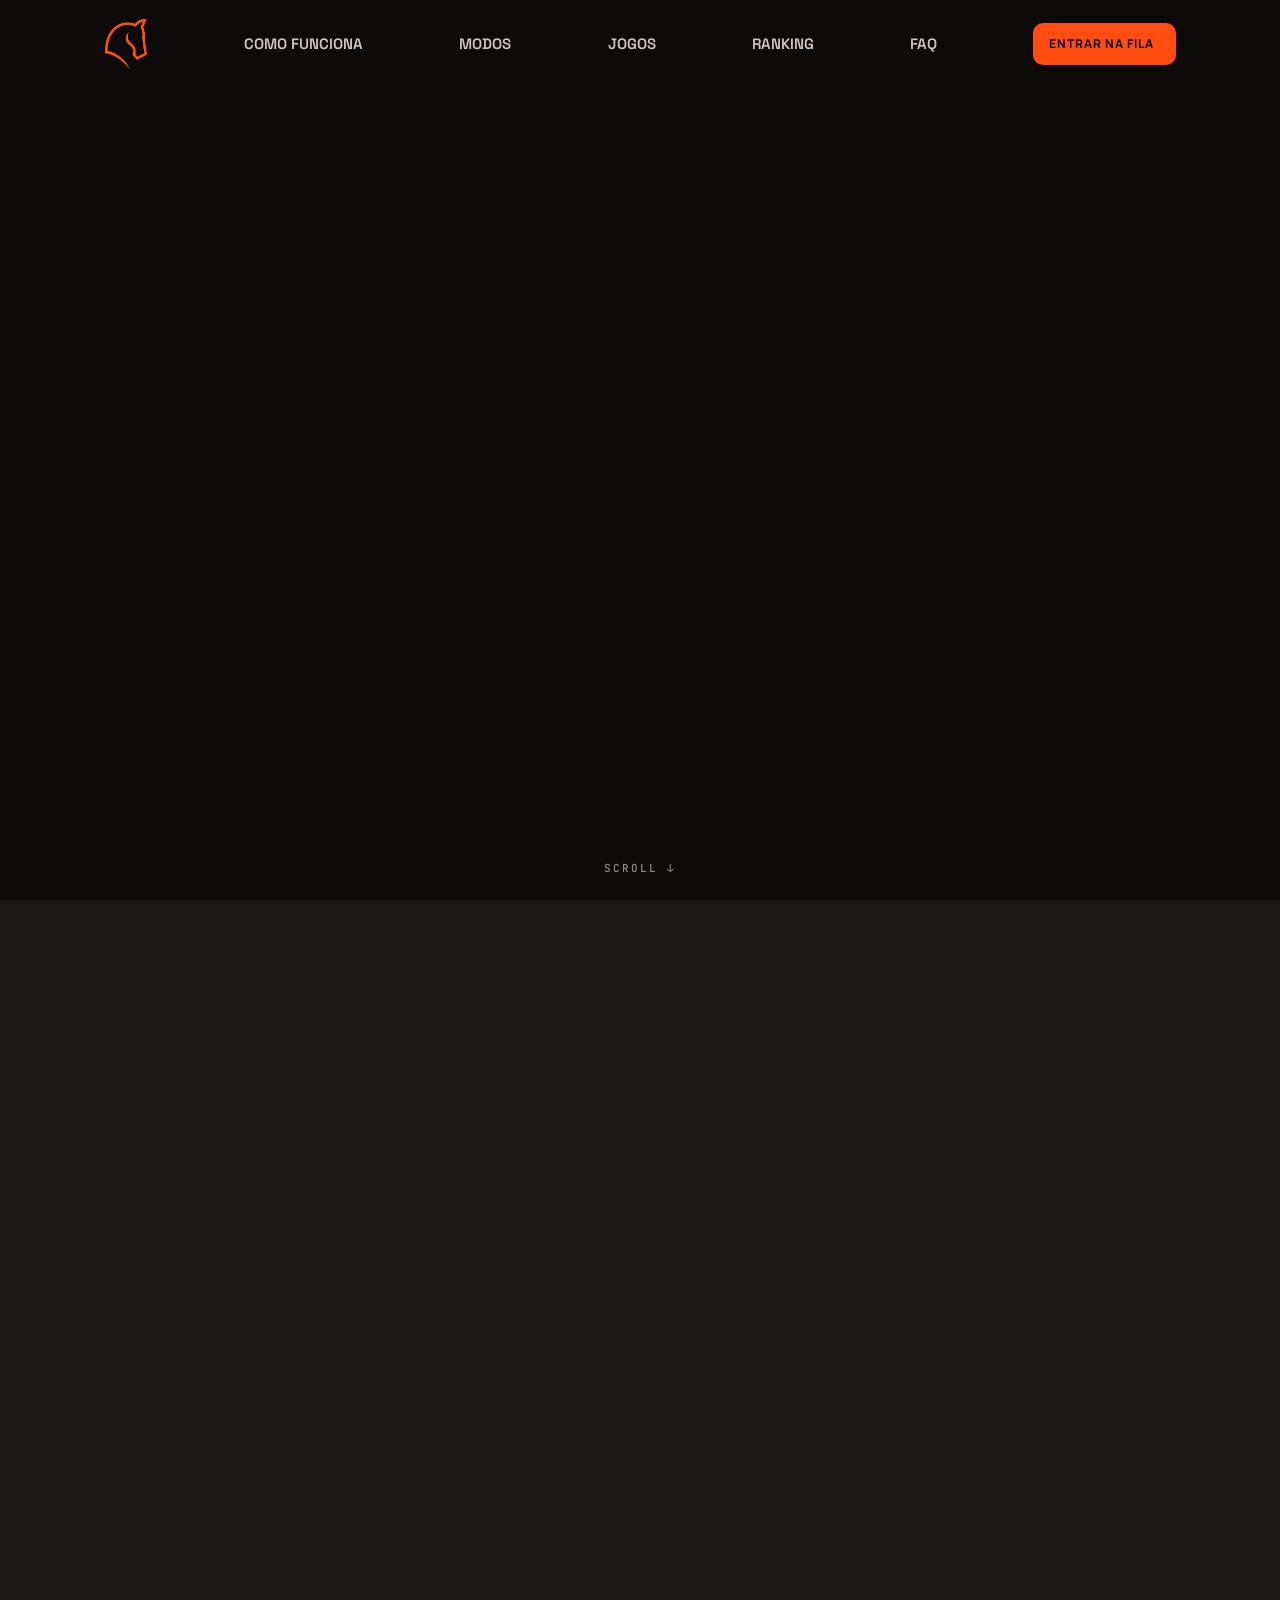
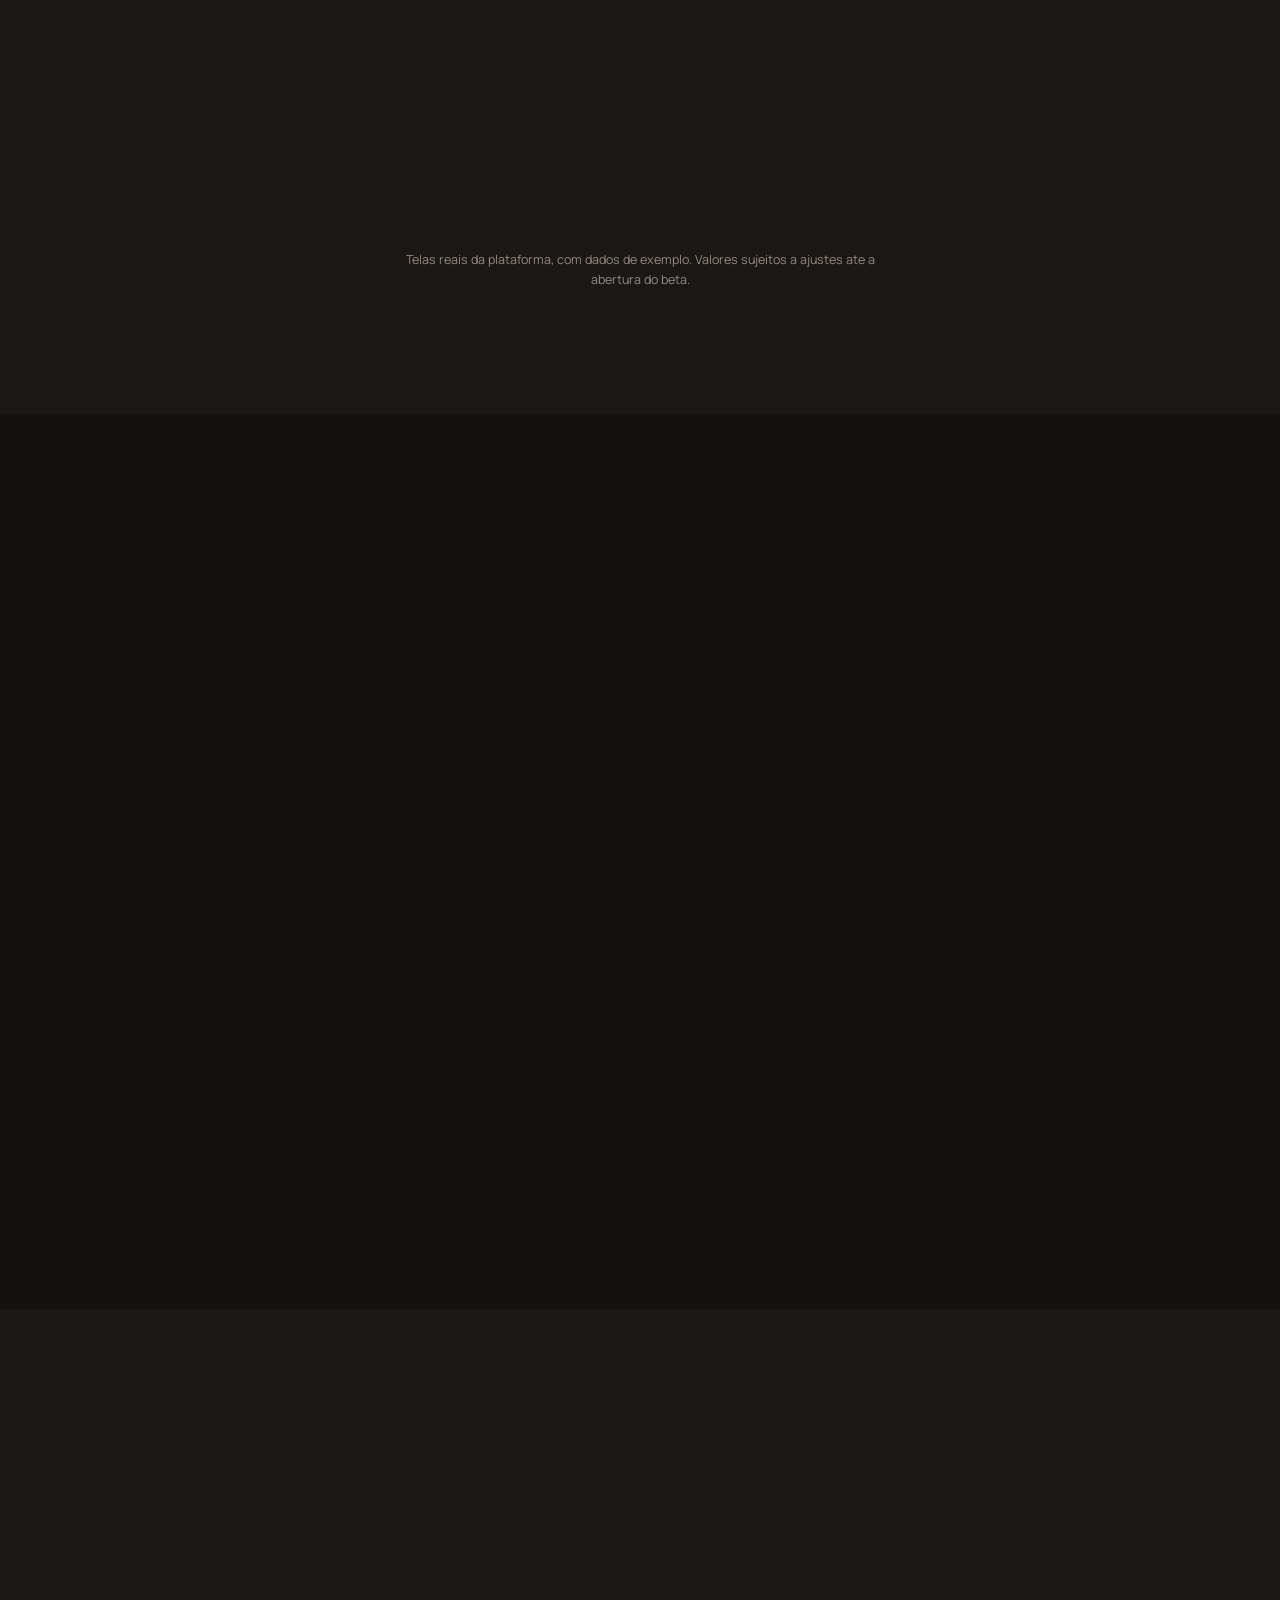
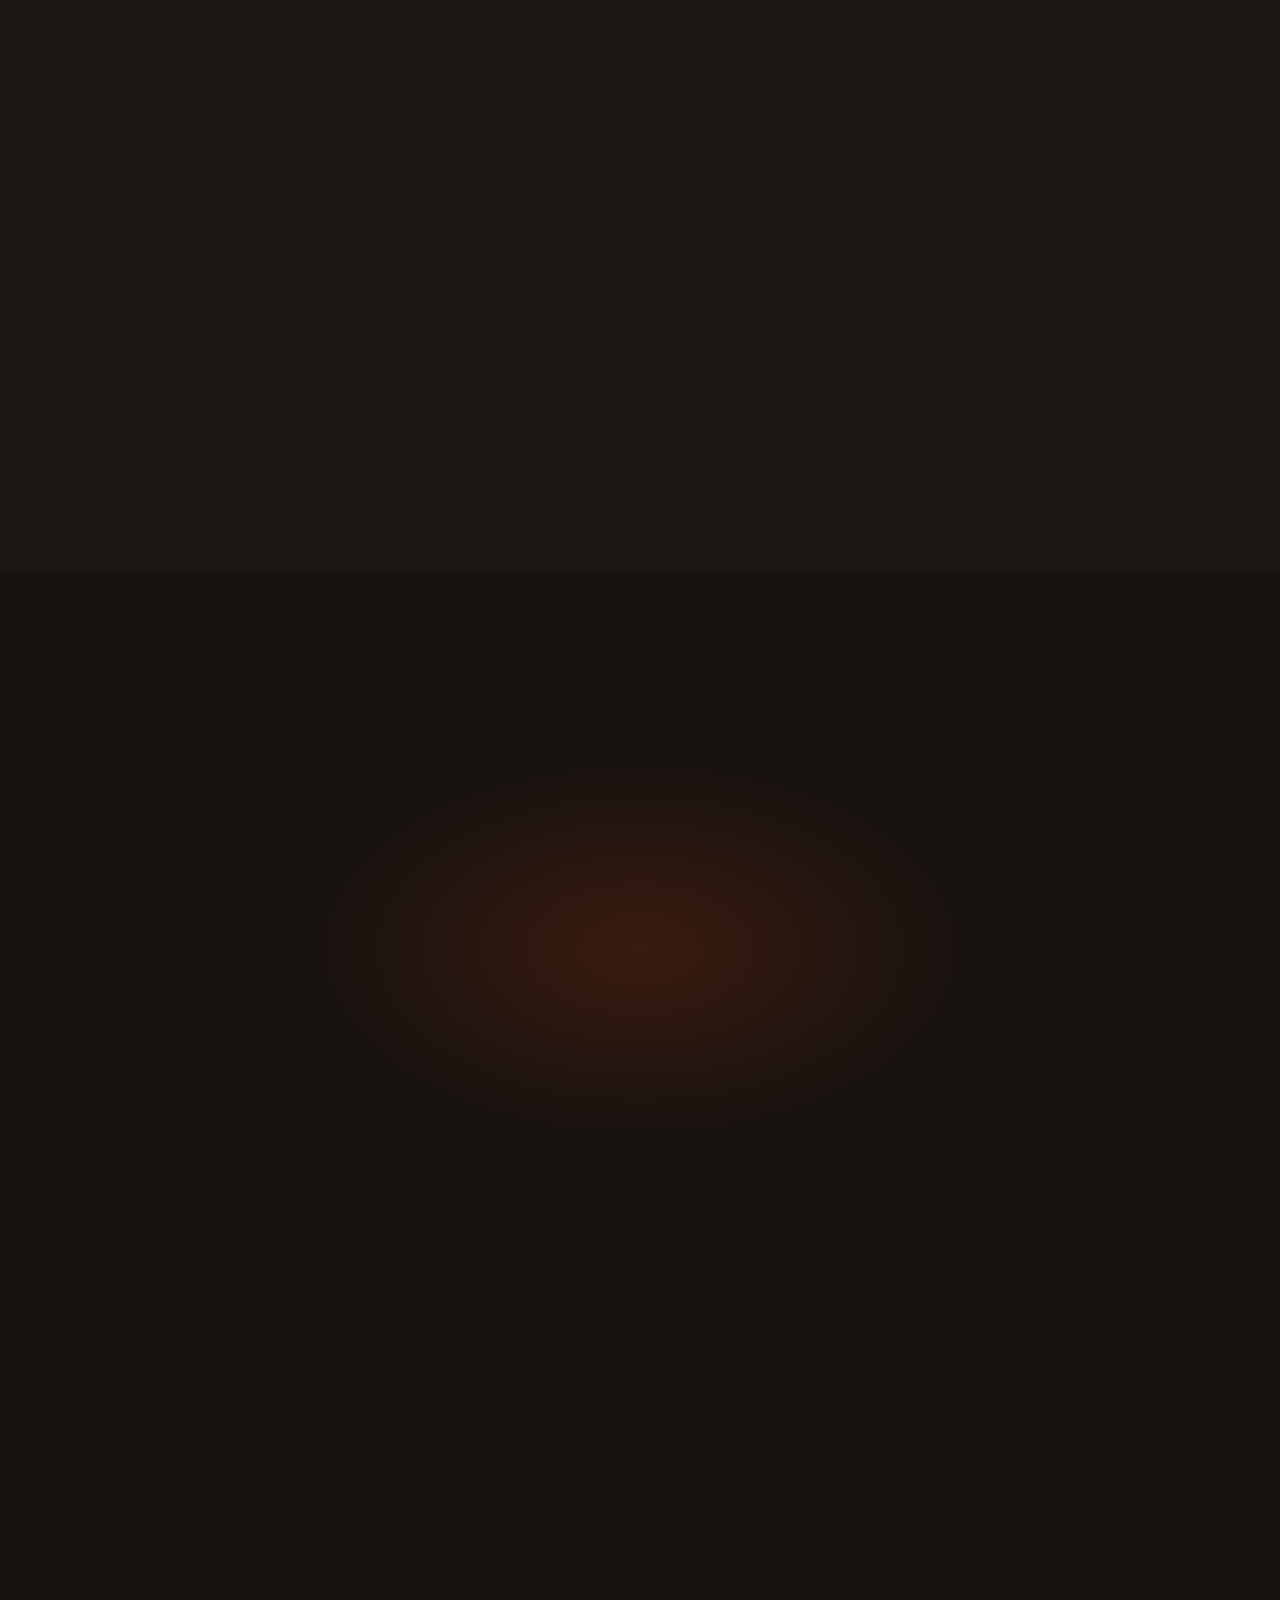
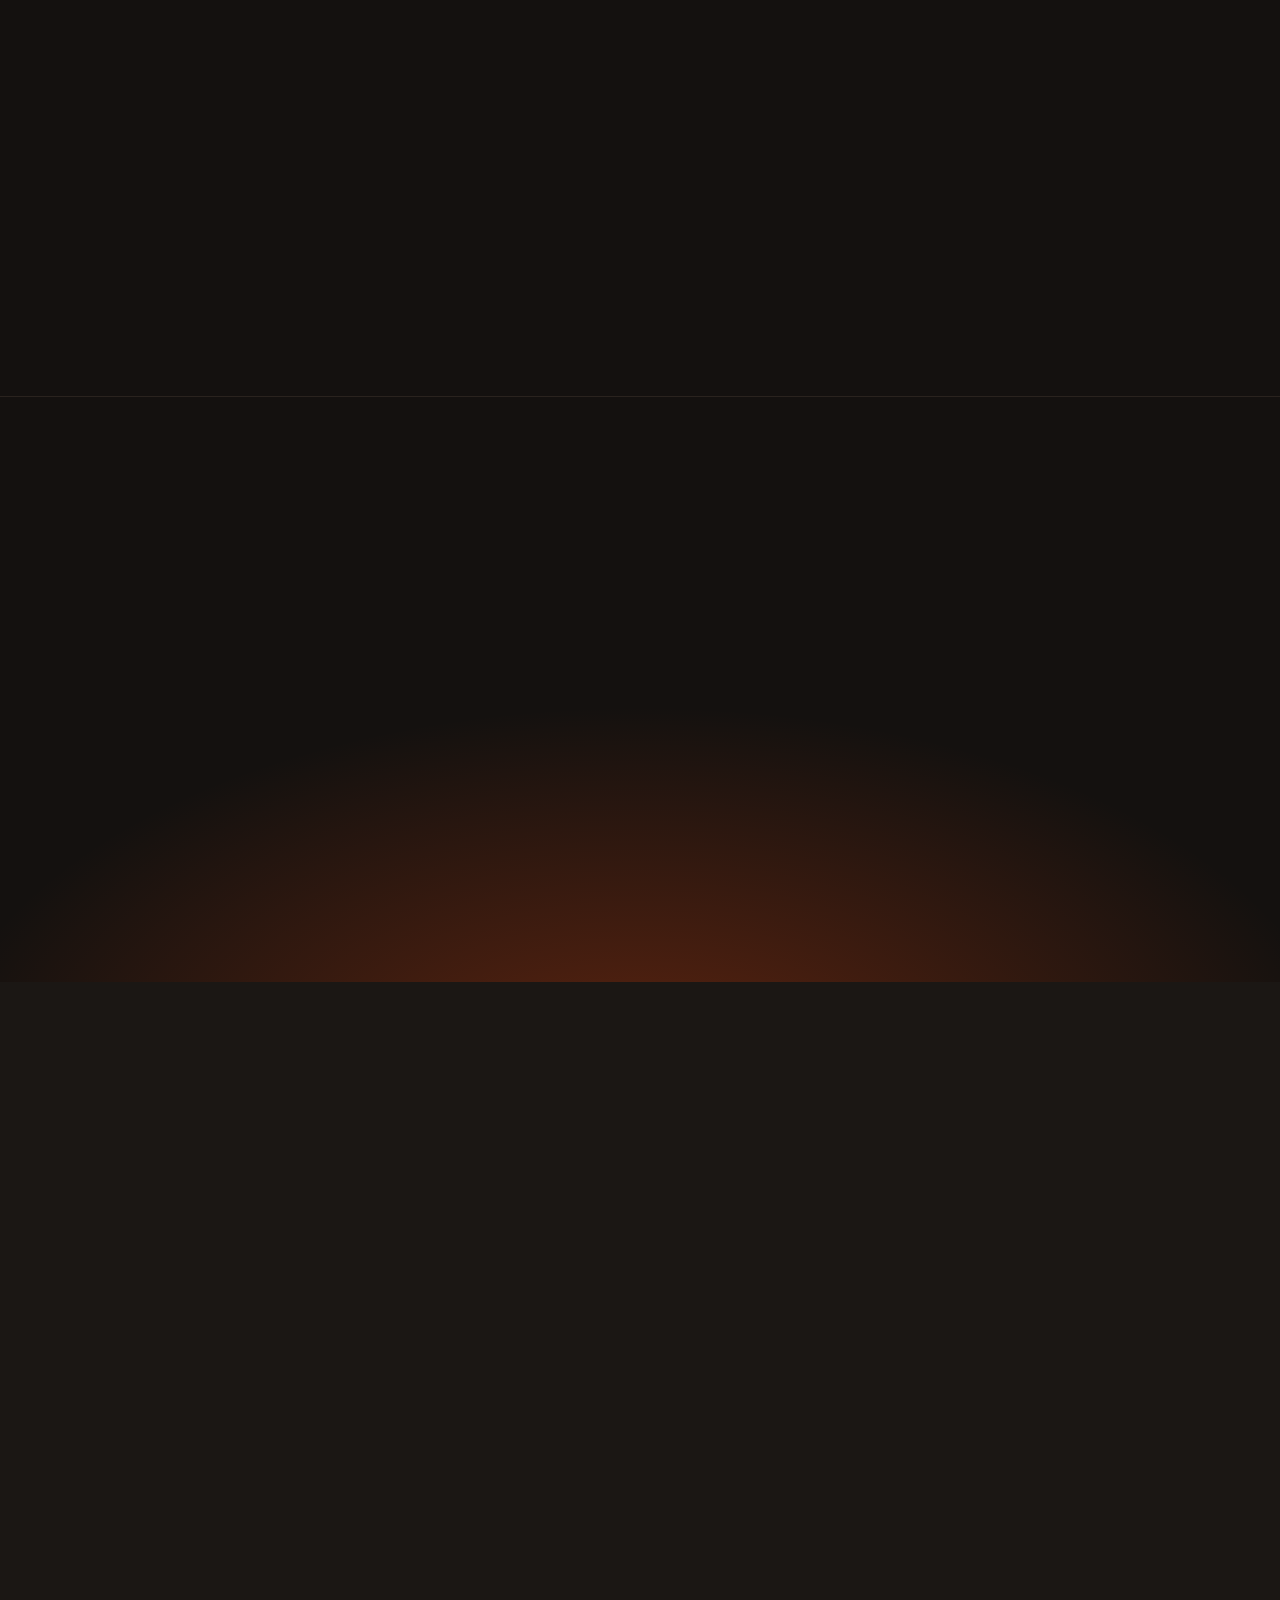
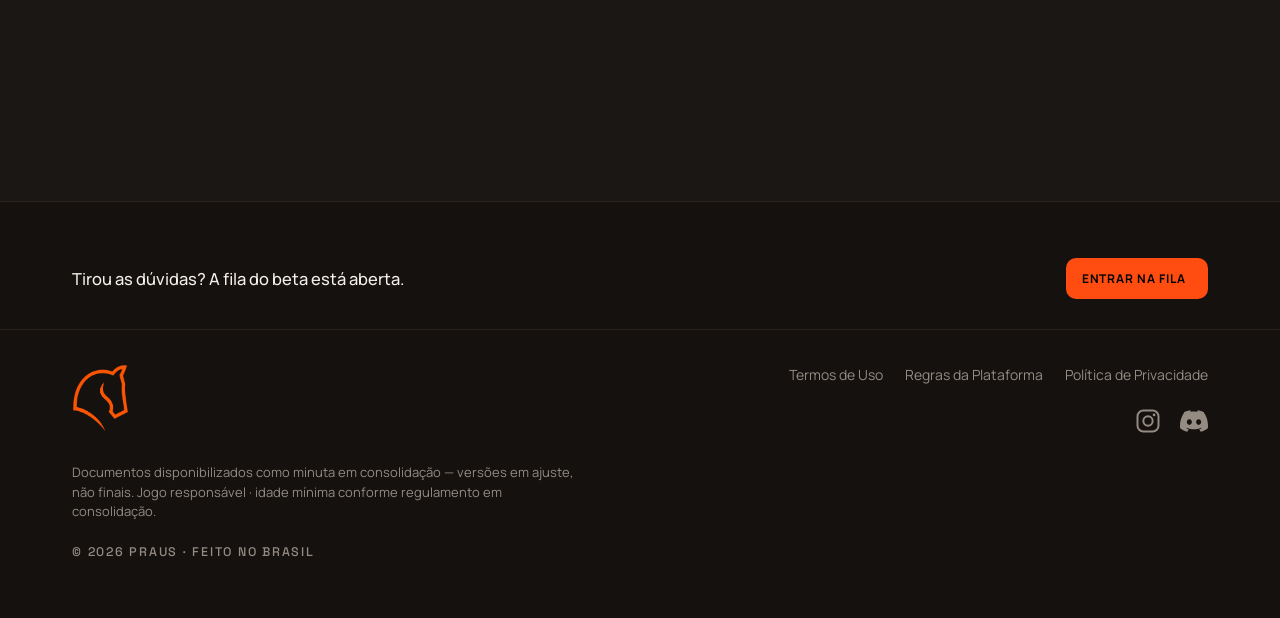
==== commit 7cdfb36e: "landing: laranja da plataforma, telas reais, ranking vazio e Modos em carrossel - Laranja do site to" ====
--- a/index.html
+++ b/index.html
@@ -1,21 +1,23 @@
 <!DOCTYPE html>
 <html lang="pt-BR">
-<head>
+<head> 
 <meta charset="UTF-8" />
 <meta name="viewport" content="width=device-width, initial-scale=1.0" />
-<title>PRAUS — Skill-based matchmaking. Jogue valendo.</title>
-<meta name="description" content="A resenha agora vale prêmio. Chame os amigos, jogue contra gente do nível de vocês e receba no PIX. Garanta seu acesso ao beta da PRAUS." />
-<meta name="theme-color" content="#0A0908" />
+<title>Praus</title>
+<meta name="description" content="A PRAUS é a infraestrutura de skill-based matchmaking do Brasil. Escolhe o jogo, encontra rival do seu nível, dispute o pote e recebe via PIX. Garanta seu acesso ao beta." />
+<meta name="theme-color" content="#14110F" />
 
 <link rel="icon" type="image/png" href="assets/brand/favicon-novo.png">
-
-<meta property="og:title" content="PRAUS — A resenha agora vale prêmio." />
-<meta property="og:description" content="Skill-based matchmaking brasileiro. Chame os amigos, jogue contra gente do seu nível e receba no PIX." />
+<link rel="apple-touch-icon" href="assets/brand/apple-touch-icon.png">
+
+
+<meta property="og:title" content="PRAUS — Jogue valendo." />
+<meta property="og:description" content="Skill-based matchmaking brasileiro. Sua habilidade vira dinheiro, com escrow, KYC e PIX." />
 <meta property="og:type" content="website" />
 
 <link rel="preconnect" href="https://fonts.googleapis.com" />
 <link rel="preconnect" href="https://fonts.gstatic.com" crossorigin />
-<link href="https://fonts.googleapis.com/css2?family=Bebas+Neue&family=Poppins:wght@400;500;600;700&display=swap" rel="stylesheet" />
+<link href="https://fonts.googleapis.com/css2?family=Anton&family=Bebas+Neue&family=Newsreader:ital,opsz,wght@1,6..72,400;1,6..72,500&family=Space+Grotesk:wght@400;500;600;700&family=JetBrains+Mono:wght@400;500;700&family=Manrope:wght@400;500;600;700&display=swap" rel="stylesheet" />
 
 <link rel="stylesheet" href="styles.css" />
 </head>
@@ -24,365 +26,437 @@
 <!-- ============ NAV ============ -->
 <header class="nav" id="top">
   <div class="wrap nav__inner">
-    <a href="#top" class="nav__logo" title="Praus">
-      <img src="assets/brand/logo-horizontal.png" alt="PRAUS" />
+    <!-- Espaçadores flexíveis dão a proporção exata pedida: 3-2-2-2-2-3.
+         No desktop o .nav__menu vira display:contents, então os links entram
+         na mesma distribuição. No mobile os espaçadores somem. -->
+    <i class="nav-sp" style="--g:1" aria-hidden="true"></i>
+    <a href="#top" class="wordmark">
+      <img class="wordmark__full" src="assets/brand/praus-cavalo.png" alt="PRAUS"/>
     </a>
-    <nav class="nav__menu" id="nav-menu" aria-label="Principal">
-      <a href="#como-funciona">Como funciona</a>
-      <a href="#modos">Modos</a>
-      <a href="#ranking">Ranking</a>
-      <a href="#jogos">Jogos</a>
-      <a href="#duvidas">Dúvidas</a>
+    <i class="nav-sp" style="--g:3" aria-hidden="true"></i>
+    <nav class="nav__menu" id="menu-principal" aria-label="Principal">
+      <a href="#como-funciona">COMO FUNCIONA</a>
+      <i class="nav-sp" style="--g:3" aria-hidden="true"></i>
+      <a href="#modos">MODOS</a>
+      <i class="nav-sp" style="--g:3" aria-hidden="true"></i>
+      <a href="#jogos">JOGOS</a>
+      <i class="nav-sp" style="--g:3" aria-hidden="true"></i>
+      <a href="#ranking">RANKING</a>
+      <i class="nav-sp" style="--g:3" aria-hidden="true"></i>
+      <a href="#faq">FAQ</a>
     </nav>
-    <a href="#waitlist" class="btn btn--primary btn--nav">Entrar na fila <span aria-hidden="true">↗</span></a>
-    <button class="nav__burger" type="button" aria-label="Abrir menu" aria-expanded="false" aria-controls="nav-menu">
-      <span></span><span></span><span></span>
+    <i class="nav-sp" style="--g:3" aria-hidden="true"></i>
+    <a href="#waitlist" class="btn btn--sm btn--primary nav__cta" data-perto>ENTRAR NA FILA <span class="btn__arrow" aria-hidden="true"><svg viewBox="0 0 16 16" width="16" height="16" fill="none" stroke="currentColor" stroke-width="2" stroke-linecap="round" stroke-linejoin="round"><path d="M2 8h11M9 4l4 4-4 4"/></svg></span></a>
+    <i class="nav-sp" style="--g:1" aria-hidden="true"></i>
+    <button class="nav__abrir" type="button" aria-expanded="false" aria-controls="menu-principal" aria-label="Abrir menu">
+      <svg viewBox="0 0 20 20" fill="none" stroke="currentColor" stroke-width="1.8" stroke-linecap="round" aria-hidden="true">
+        <path class="b1" d="M3 7h14"/><path class="b2" d="M3 13h14"/>
+      </svg>
     </button>
   </div>
 </header>
 
 <main>
 
-<!-- ============ HERO ============ -->
-<section class="hero">
+<!-- ============ 1. HERÓI (vídeo de fundo, sem fosco) ============ -->
+<section class="hero" id="topo-form">
   <div class="hero__bg" aria-hidden="true">
-    <video class="hero__vid hero__vid--a" muted loop playsinline preload="auto"
-           poster="assets/video/teaser-poster.jpg" src="assets/video/hero-1.mp4"></video>
-    <video class="hero__vid hero__vid--b" muted loop playsinline preload="auto"
-           src="assets/video/hero-2.mp4"></video>
+    <video class="hero__vid hero__vid--a" autoplay muted loop playsinline preload="auto">
+      <source src="assets/video/hero-1.mp4" type="video/mp4" />
+    </video>
+    <video class="hero__vid hero__vid--b" autoplay muted loop playsinline preload="auto">
+      <source src="assets/video/hero-2.mp4" type="video/mp4" />
+    </video>
     <div class="hero__scrim"></div>
   </div>
 
   <div class="wrap hero__inner">
-    <div class="hero__content">
-      <span class="eyebrow"><span class="dot dot--pulse" aria-hidden="true"></span>BETA FECHADO · CS2 · BRASIL</span>
-      <h1 class="hero__title">A resenha agora<br>vale <em>prêmio.</em></h1>
-      <p class="hero__lead">Chame os amigos, jogue contra gente do nível de vocês e receba no PIX.</p>
-
-      <form class="waitlist" id="hero-form" data-source="hero" novalidate>
-        <div class="waitlist__field">
+    <h1 class="hero__title reveal">
+      AQUI A SUA SKILL <br/>
+      VALE DINHEIRO.
+    </h1>
+
+    <p class="hero__sub reveal">
+      A PRAUS é uma infraestrutura de skill-based matchmaking do Brasil.
+      Você escolhe o jogo, encontra um rival do seu nível, disputa o prêmio e
+      recebe diretamente via PIX.
+    </p>
+
+    <!-- A objeção principal do público é "isso é golpe?". A prova ficava seis
+         seções abaixo do pedido de e-mail; esta linha antecipa o que já está
+         dito na seção de segurança e no FAQ, sem alegar nada novo. -->
+    <ul class="hero__trust reveal">
+      <li>Identidade verificada</li>
+      <li>Prêmio retido em conta-garantia</li>
+      <li>Saque via PIX</li>
+    </ul>
+
+    <form class="waitlist reveal" id="hero-form" data-source="hero" novalidate>
+      <div class="waitlist__field">
+        <div class="waitlist__input-wrap">
+          <svg class="waitlist__icon" width="18" height="18" viewBox="0 0 24 24" fill="none" aria-hidden="true">
+            <path d="M3 6.5C3 5.67157 3.67157 5 4.5 5H19.5C20.3284 5 21 5.67157 21 6.5V17.5C21 18.3284 20.3284 19 19.5 19H4.5C3.67157 19 3 18.3284 3 17.5V6.5Z" stroke="currentColor" stroke-width="1.6"/>
+            <path d="M4 6.5L12 13L20 6.5" stroke="currentColor" stroke-width="1.6" stroke-linecap="round" stroke-linejoin="round"/>
+          </svg>
           <input type="email" name="email" inputmode="email" autocomplete="email"
-                 placeholder="Seu melhor e-mail" aria-label="Seu e-mail" required />
-          <button type="submit" class="btn btn--primary">Garantir meu acesso</button>
-        </div>
-        <p class="waitlist__error" role="alert" hidden></p>
-        <p class="waitlist__micro">Beta por convite. Entrar na fila é grátis.</p>
-        <p class="waitlist__success" role="status" hidden><b>✓</b> Você está na fila. A gente chama quando o beta abrir pra você.</p>
-      </form>
-
-      <ul class="hero__checks">
-        <li><b aria-hidden="true">✓</b>Pareamento por nível</li>
-        <li><b aria-hidden="true">✓</b>Prêmio protegido</li>
-        <li><b aria-hidden="true">✓</b>Saque via PIX</li>
-      </ul>
-    </div>
-  </div>
-
+                 placeholder="Digite o seu e-mail" aria-label="Seu e-mail" required />
+        </div>
+        <button type="submit" class="btn btn--primary">
+          GARANTIR MEU ACESSO <span class="btn__arrow" aria-hidden="true"><svg viewBox="0 0 16 16" width="16" height="16" fill="none" stroke="currentColor" stroke-width="2" stroke-linecap="round" stroke-linejoin="round"><path d="M2 8h11M9 4l4 4-4 4"/></svg></span>
+        </button>
+      </div>
+      <p class="waitlist__success" role="status" hidden>
+        Você está na fila. A gente chama quando o beta abrir pra você.
+      </p>
+      <p class="waitlist__error" role="alert" hidden></p>
+    </form>
+  </div>
+
+  <a href="#como-funciona" class="hero__scroll mono-tag" aria-label="Rolar para o conteúdo">SCROLL ↓</a>
+</section>
+
+<!-- ============ 3. COMO FUNCIONA ============ -->
+<section class="section section--alt" id="como-funciona">
   <div class="wrap">
-    <div class="hero__strip">
-      <span class="hero__tag">FEITO PARA QUEM JOGA SÉRIO</span>
-      <a href="#como-funciona" class="hero__more">Conheça a Praus <span aria-hidden="true">↓</span></a>
-      <span class="hero__tag">SKILL-BASED MATCHMAKING · BRASIL</span>
-    </div>
-  </div>
-
-  <button class="hero__pause" type="button" aria-label="Pausar vídeo de fundo" aria-pressed="false">⏸</button>
-</section>
-
-<!-- ============ 01 COMO FUNCIONA ============ -->
-<section class="section how" id="como-funciona">
-  <div class="how__bg" aria-hidden="true"></div>
-  <div class="how__glow" aria-hidden="true"></div>
-  <div class="wrap section__inner">
-    <header class="section__head section__head--center">
-      <span class="eyebrow eyebrow--lines">01 · COMO FUNCIONA</span>
-      <h2 class="section__title section__title--how">Cadastrou, jogou, venceu.<br>O prêmio cai na carteira.</h2>
-    </header>
-
-    <div class="phones">
-      <figure class="phone">
-        <div class="phone__frame">
-          <img class="phone__img" src="assets/landing/tela-01-cadastro.webp" alt="Tela de cadastro do app PRAUS"
-               width="390" height="844" loading="lazy" onerror="this.closest('.phone__frame').classList.add('phone__frame--ph')" />
-          <span class="phone__ph-label" aria-hidden="true">Tela do app<br>em breve</span>
-        </div>
-        <figcaption class="phone__cap"><b>01</b> · Crie sua conta em menos de um minuto</figcaption>
+    <header class="section__head section__head--center reveal">
+      <h2 class="section__title">COMO FUNCIONA</h2>
+      <p class="section__lead">Do cadastro ao saque, em 4 passos.</p>
+    </header>
+
+    <div class="telas reveal">
+      <figure class="tela">
+        <div class="tela__phone"><img src="assets/telas/cadastro.webp" alt="Tela de cadastro da PRAUS" loading="lazy" decoding="async" /></div>
+        <figcaption class="tela__cap"><span class="tela__num">01</span>Crie sua conta em menos de um minuto</figcaption>
       </figure>
-      <figure class="phone">
-        <div class="phone__frame">
-          <img class="phone__img" src="assets/landing/tela-02-deposito.webp" alt="Tela de depósito via PIX do app PRAUS"
-               width="390" height="844" loading="lazy" onerror="this.closest('.phone__frame').classList.add('phone__frame--ph')" />
-          <span class="phone__ph-label" aria-hidden="true">Tela do app<br>em breve</span>
-        </div>
-        <figcaption class="phone__cap"><b>02</b> · Deposite via PIX e receba bônus no primeiro depósito</figcaption>
+      <figure class="tela">
+        <div class="tela__phone"><img src="assets/telas/deposito.webp" alt="Tela de deposito via PIX" loading="lazy" decoding="async" /></div>
+        <figcaption class="tela__cap"><span class="tela__num">02</span>Deposite via PIX e receba bonus no primeiro deposito</figcaption>
       </figure>
-      <figure class="phone">
-        <div class="phone__frame">
-          <img class="phone__img" src="assets/landing/tela-03-modos.webp" alt="Tela de modos rápidos do app PRAUS"
-               width="390" height="844" loading="lazy" onerror="this.closest('.phone__frame').classList.add('phone__frame--ph')" />
-          <span class="phone__ph-label" aria-hidden="true">Tela do app<br>em breve</span>
-        </div>
-        <figcaption class="phone__cap"><b>03</b> · Escolha o modo e o valor da partida</figcaption>
+      <figure class="tela">
+        <div class="tela__phone"><img src="assets/telas/modos.webp" alt="Tela de selecao de modo" loading="lazy" decoding="async" /></div>
+        <figcaption class="tela__cap"><span class="tela__num">03</span>Escolha o modo e o valor da partida</figcaption>
       </figure>
-      <figure class="phone">
-        <div class="phone__frame">
-          <img class="phone__img" src="assets/landing/tela-04-resultado.webp" alt="Tela de resultado com vitória do app PRAUS"
-               width="390" height="844" loading="lazy" onerror="this.closest('.phone__frame').classList.add('phone__frame--ph')" />
-          <span class="phone__ph-label" aria-hidden="true">Tela do app<br>em breve</span>
-        </div>
-        <figcaption class="phone__cap"><b>04</b> · Venceu? O prêmio cai na carteira. Saque via PIX</figcaption>
+      <figure class="tela">
+        <div class="tela__phone"><img src="assets/telas/resultado.webp" alt="Tela de resultado da partida" loading="lazy" decoding="async" /></div>
+        <figcaption class="tela__cap"><span class="tela__num">04</span>Venceu? O premio cai na carteira. Saque via PIX</figcaption>
       </figure>
     </div>
 
-    <p class="note">Telas reais da plataforma, com dados de exemplo. Valores sujeitos a ajustes até a abertura do beta.</p>
-  </div>
-</section>
-
-<!-- ============ 02 MODOS ============ -->
-<section class="section modes" id="modos">
-  <div class="modes__beam" aria-hidden="true"></div>
-  <div class="wrap section__inner section__inner--center">
-    <header class="section__head section__head--center">
-      <span class="eyebrow eyebrow--lines">02 · MODOS E TORNEIOS · CS2</span>
-      <h2 class="section__title section__title--modes">Escolha o seu modo <em>favorito</em></h2>
-      <p class="section__lead">Duelo, dupla, time completo ou torneio rápido. Você define a entrada, a fila encontra adversários do seu nível. Nada é debitado até a partida ser encontrada.</p>
-    </header>
-
-    <div class="collage">
-      <div class="collage__item collage__item--hero" style="--l:0%;--t:10.698%;--w:54.054%;--h:78.488%;--fd:.7s">
-        <div class="mcard mcard--hero" style="--img:url('assets/landing/modo-caveira.webp')">
-          <span class="mcard__tag">MODO RÁPIDO</span>
-          <span class="mcard__name">Competitivo 5x5</span>
+    <p class="telas__nota">Telas reais da plataforma, com dados de exemplo. Valores sujeitos a ajustes ate a abertura do beta.</p>
+  </div>
+</section>
+
+<!-- ============ 4. MODOS ============ -->
+<section class="section" id="modos">
+  <div class="wrap">
+    <header class="section__head reveal">
+      <h2 class="section__title">ESCOLHA O SEU MODO</h2>
+      <p class="section__lead">
+        Duelos em 1v1, 2v2 ou 5v5. Você define quantas pessoas quer na sua equipe
+        e o valor de entrada e a fila encontra adversários do seu nível
+        automaticamente pelo nosso sistema de matchmaking.
+      </p>
+    </header>
+
+    <!-- Cards expandem no hover (CSS puro); viram coluna no mobile. -->
+    <div class="modos reveal">
+      <article class="modo">
+        <img class="modo__img" src="assets/modos/1v1.webp" alt="" loading="lazy" decoding="async" />
+        <span class="modo__scrim" aria-hidden="true"></span>
+        <div class="modo__body">
+          <span class="modo__tipo">MODO RÁPIDO</span>
+          <h3 class="modo__name">DUELO 1X1</h3>
+        </div>
+      </article>
+      <article class="modo">
+        <img class="modo__img" src="assets/modos/2v2.webp" alt="" loading="lazy" decoding="async" />
+        <span class="modo__scrim" aria-hidden="true"></span>
+        <div class="modo__body">
+          <span class="modo__tipo">MODO RÁPIDO</span>
+          <h3 class="modo__name">WINGMAN 2X2</h3>
+        </div>
+      </article>
+      <article class="modo">
+        <img class="modo__img" src="assets/modos/5v5.webp" alt="" loading="lazy" decoding="async" />
+        <span class="modo__scrim" aria-hidden="true"></span>
+        <div class="modo__body">
+          <span class="modo__tipo">MODO RÁPIDO</span>
+          <h3 class="modo__name">COMPETITIVO 5X5</h3>
+        </div>
+      </article>
+      <article class="modo">
+        <img class="modo__img" src="assets/modos/torneio-caixao.webp" alt="" loading="lazy" decoding="async" />
+        <span class="modo__scrim" aria-hidden="true"></span>
+        <div class="modo__body">
+          <span class="modo__tipo">TORNEIO RÁPIDO</span>
+          <h3 class="modo__name">CAIXÃO E VELA PRETA</h3>
+        </div>
+      </article>
+      <article class="modo">
+        <img class="modo__img" src="assets/modos/torneio-gato.webp" alt="" loading="lazy" decoding="async" />
+        <span class="modo__scrim" aria-hidden="true"></span>
+        <div class="modo__body">
+          <span class="modo__tipo">TORNEIO RÁPIDO</span>
+          <h3 class="modo__name">GATO DE 2 VIDAS</h3>
+        </div>
+      </article>
+      <article class="modo">
+        <img class="modo__img" src="assets/modos/torneio-roleta.webp" alt="" loading="lazy" decoding="async" />
+        <span class="modo__scrim" aria-hidden="true"></span>
+        <div class="modo__body">
+          <span class="modo__tipo">TORNEIO RÁPIDO</span>
+          <h3 class="modo__name">RODA A ROLETA</h3>
+        </div>
+      </article>
+    </div>
+  </div>
+</section>
+
+<!-- ============ 5. JOGOS ============ -->
+<section class="section section--alt" id="jogos">
+  <div class="wrap">
+    <header class="section__head reveal">
+      <h2 class="section__title">CS2 ABRE O BETA</h2>
+      <p class="section__lead">
+        Novos jogos entram conforme a base cresce. Na fila, você escolhe por
+        qual quer começar.
+      </p>
+    </header>
+
+    <div class="jogos reveal">
+      <!-- Jogo principal -->
+      <article class="jogo-hero">
+        <img class="jogo-hero__img" src="assets/games/cs2-destaque.avif" alt="Counter-Strike 2" loading="lazy" decoding="async" />
+        <span class="jogo-hero__scrim" aria-hidden="true"></span>
+        <span class="jogo-hero__badge mono-tag"><i aria-hidden="true"></i>NO BETA</span>
+        <div class="jogo-hero__body">
+          <h3 class="jogo-hero__name">COUNTER-STRIKE 2</h3>
+          <p class="jogo-hero__mode mono-tag">1v1 · 2v2 · 5v5 · TORNEIOS RÁPIDOS</p>
+        </div>
+      </article>
+
+      <!-- Em breve -->
+      <div class="embreve">
+        <span class="embreve__label mono-tag">EM BREVE</span>
+        <div class="embreve__grid">
+          <article class="embreve__item"><img src="assets/games/valorant-alt.jpg" alt="Valorant" loading="lazy" decoding="async" /><span class="embreve__scrim" aria-hidden="true"></span><span class="embreve__name">Valorant</span></article>
+          <article class="embreve__item"><img src="assets/games/dota2-alt.jpg" alt="Dota 2" loading="lazy" decoding="async" /><span class="embreve__scrim" aria-hidden="true"></span><span class="embreve__name">Dota 2</span></article>
+          <article class="embreve__item"><img src="assets/games/eafc-alt.jpg" alt="EA FC" loading="lazy" decoding="async" /><span class="embreve__scrim" aria-hidden="true"></span><span class="embreve__name">EA FC</span></article>
+          <article class="embreve__item"><img src="assets/games/nba2k-alt.jpg" alt="NBA 2K" loading="lazy" decoding="async" /><span class="embreve__scrim" aria-hidden="true"></span><span class="embreve__name">NBA 2K</span></article>
+          <article class="embreve__item embreve__item--wide"><img src="assets/games/rocketleague-alt.jpg" alt="Rocket League" loading="lazy" decoding="async" /><span class="embreve__scrim" aria-hidden="true"></span><span class="embreve__name">Rocket League</span></article>
         </div>
       </div>
-      <div class="collage__item" style="--l:56.757%;--t:0%;--w:20.721%;--h:30.087%;--fd:0s">
-        <div class="mcard" style="--img:url('assets/landing/modo-balaclava.webp')">
-          <span class="mcard__tag">MODO RÁPIDO</span>
-          <span class="mcard__name">Duelo 1x1</span>
-        </div>
+    </div>
+  </div>
+</section>
+
+<!-- ============ 5. RANKING (ilustrativo) ============ -->
+<section class="section" id="ranking">
+  <span class="ranking__glow" aria-hidden="true"></span>
+  <div class="wrap">
+    <header class="section__head section__head--center reveal">
+      <h2 class="section__title">O PÓDIO ESTÁ EM DISPUTA</h2>
+      <p class="section__lead">Cada partida valendo conta pontos de rating (RR). Sete divisões, pódio da temporada e premiação pra quem fica no topo.</p>
+    </header>
+
+    <div class="podio reveal">
+      <article class="podio__col podio__col--2">
+        <div class="podio__vaga" aria-hidden="true">
+          <svg viewBox="0 0 24 24" fill="currentColor"><circle cx="12" cy="8" r="4"/><path d="M4 20c0-4.2 3.6-6.4 8-6.4s8 2.2 8 6.4v1H4z"/></svg>
+        </div>
+        <span class="podio__nome podio__nome--vaga">Vaga aberta</span>
+        <div class="podio__base">
+          <span class="podio__pos">2º</span>
+          <span class="podio__premio">R$9.000</span>
+        </div>
+      </article>
+      <article class="podio__col podio__col--1">
+        <div class="podio__vaga" aria-hidden="true">
+          <svg viewBox="0 0 24 24" fill="currentColor"><circle cx="12" cy="8" r="4"/><path d="M4 20c0-4.2 3.6-6.4 8-6.4s8 2.2 8 6.4v1H4z"/></svg>
+        </div>
+        <span class="podio__nome podio__nome--vaga">Vaga aberta</span>
+        <div class="podio__base">
+          <span class="podio__pos">1º</span>
+          <span class="podio__premio podio__premio--win">R$15.000</span>
+        </div>
+      </article>
+      <article class="podio__col podio__col--3">
+        <div class="podio__vaga" aria-hidden="true">
+          <svg viewBox="0 0 24 24" fill="currentColor"><circle cx="12" cy="8" r="4"/><path d="M4 20c0-4.2 3.6-6.4 8-6.4s8 2.2 8 6.4v1H4z"/></svg>
+        </div>
+        <span class="podio__nome podio__nome--vaga">Vaga aberta</span>
+        <div class="podio__base">
+          <span class="podio__pos">3º</span>
+          <span class="podio__premio">R$6.000</span>
+        </div>
+      </article>
+    </div>
+
+    <div class="ranking__rodape reveal">
+      <p class="ranking__nota">O primeiro lugar da temporada leva <b>R$15.000</b> para casa.<br><span>Ranking ilustrativo, com dados de exemplo, até o beta validar as primeiras partidas.</span></p>
+      <a href="#waitlist" class="btn btn--sm btn--primary" data-perto>ENTRAR NA FILA <span class="btn__arrow" aria-hidden="true"><svg viewBox="0 0 16 16" width="16" height="16" fill="none" stroke="currentColor" stroke-width="2" stroke-linecap="round" stroke-linejoin="round"><path d="M2 8h11M9 4l4 4-4 4"/></svg></span></a>
+    </div>
+  </div>
+</section>
+
+<!-- ============ 6. SEGURANÇA / CREDIBILIDADE ============ -->
+<section class="section" id="seguranca">
+  <div class="wrap">
+    <header class="section__head reveal">
+      <h2 class="section__title">ESTRUTURA TRANSPARENTE</h2>
+      <p class="section__lead">
+        Onde está o seu dinheiro em cada momento, do depósito ao saque.
+      </p>
+    </header>
+
+    <!-- Trilho de custódia. Substitui a tira de dois cards com nome+cargo, que
+         era indistinguível de um strip de logos B2B — na seção que o PRODUCT.md
+         declara ser a prioridade nº1. A objeção do público não é "quem são os
+         parceiros", é "onde está o meu dinheiro agora". Isto responde isso em
+         sequência e prende cada parceiro à etapa em que ele age. Sem caixas:
+         Vantagens já é um 4-up de cards; repetir o formato seria mesmice. -->
+    <ol class="custodia reveal">
+      <li class="custodia__etapa">
+        <span class="custodia__mark" aria-hidden="true">
+          <svg viewBox="0 0 24 24" fill="none" stroke="currentColor" stroke-width="1.6" stroke-linecap="round" stroke-linejoin="round"><rect x="3.2" y="4.8" width="17.6" height="14.4" rx="1.6"/><circle cx="9.4" cy="10.6" r="2.2"/><path d="M6 16.6c.6-1.7 1.9-2.5 3.4-2.5s2.8.8 3.4 2.5M16 10h2.6M16 13h2.6"/></svg>
+        </span>
+        <h3 class="custodia__tt">Identidade verificada</h3>
+        <p class="custodia__txt">Antes de disputar, a verificação de identidade é automática.</p>
+      </li>
+      <li class="custodia__etapa">
+        <span class="custodia__mark" aria-hidden="true">
+          <svg viewBox="0 0 24 24" fill="none" stroke="currentColor" stroke-width="1.6" stroke-linecap="round" stroke-linejoin="round"><rect x="4.4" y="10.6" width="15.2" height="9.2" rx="1.4"/><path d="M8 10.6V8a4 4 0 018 0v2.6M12 14.4v2"/></svg>
+        </span>
+        <h3 class="custodia__tt">Prêmio retido</h3>
+        <p class="custodia__txt">O valor da partida fica numa conta-garantia enquanto vocês jogam.</p>
+      </li>
+      <li class="custodia__etapa">
+        <span class="custodia__mark" aria-hidden="true">
+          <svg viewBox="0 0 24 24" fill="none" stroke="currentColor" stroke-width="1.6" stroke-linecap="round" stroke-linejoin="round"><circle cx="12" cy="12" r="8.2"/><path d="M8.4 12.2l2.6 2.6 4.6-5.2"/></svg>
+        </span>
+        <h3 class="custodia__tt">Resultado validado</h3>
+        <p class="custodia__txt">Nada é liberado antes de o resultado da partida ser validado.</p>
+      </li>
+      <li class="custodia__etapa">
+        <span class="custodia__mark" aria-hidden="true">
+          <svg viewBox="0 0 24 24" fill="none" stroke="currentColor" stroke-width="1.6" stroke-linecap="round" stroke-linejoin="round"><path d="M13.4 4.8H5.6A1.6 1.6 0 004 6.4v11.2a1.6 1.6 0 001.6 1.6h7.8"/><path d="M15.6 12h4.8M18 9.4l2.4 2.6-2.4 2.6"/></svg>
+        </span>
+        <h3 class="custodia__tt">Saque via PIX</h3>
+        <p class="custodia__txt">O prize pool cai direto na sua conta, sem burocracia.</p>
+      </li>
+    </ol>
+</section>
+
+<!-- ============ 6. CTA FINAL ============ -->
+<section class="cta-final" id="waitlist">
+  <div class="cta-final__glow" aria-hidden="true"></div>
+  <div class="wrap cta-final__inner">
+    <h2 class="cta-final__title reveal">SEJA O PRIMEIRO A TER ACESSO.<br/></h2>
+    <p class="cta-final__sub reveal">
+      Garanta seu acesso ao beta. Quando abrir pra você, é só escolher o
+      jogo e disputar o pote.
+    </p>
+
+    <form class="waitlist waitlist--center reveal" id="footer-form" data-source="cta" novalidate>
+      <div class="waitlist__field">
+        <div class="waitlist__input-wrap">
+          <svg class="waitlist__icon" width="18" height="18" viewBox="0 0 24 24" fill="none" aria-hidden="true">
+            <path d="M3 6.5C3 5.67157 3.67157 5 4.5 5H19.5C20.3284 5 21 5.67157 21 6.5V17.5C21 18.3284 20.3284 19 19.5 19H4.5C3.67157 19 3 18.3284 3 17.5V6.5Z" stroke="currentColor" stroke-width="1.6"/>
+            <path d="M4 6.5L12 13L20 6.5" stroke="currentColor" stroke-width="1.6" stroke-linecap="round" stroke-linejoin="round"/>
+          </svg>
+          <input type="email" name="email" inputmode="email" autocomplete="email"
+                 placeholder="Digite o seu e-mail" aria-label="Seu e-mail" required />
+        </div>
+        <button type="submit" class="btn btn--primary">
+          GARANTIR MEU ACESSO <span class="btn__arrow" aria-hidden="true"><svg viewBox="0 0 16 16" width="16" height="16" fill="none" stroke="currentColor" stroke-width="2" stroke-linecap="round" stroke-linejoin="round"><path d="M2 8h11M9 4l4 4-4 4"/></svg></span>
+        </button>
       </div>
-      <div class="collage__item" style="--l:79.279%;--t:9.302%;--w:20.721%;--h:30.087%;--fd:1.4s">
-        <div class="mcard" style="--img:url('assets/landing/modo-setup.webp')">
-          <span class="mcard__tag">MODO RÁPIDO</span>
-          <span class="mcard__name">Wingman 2x2</span>
-        </div>
-      </div>
-      <div class="collage__item" style="--l:56.757%;--t:34.884%;--w:20.721%;--h:30.087%;--fd:2.6s">
-        <div class="mcard" style="--img:url('assets/landing/modo-esquadrao.webp')">
-          <span class="mcard__tag">TORNEIO RÁPIDO</span>
-          <span class="mcard__name">Caixão e Vela Preta</span>
-        </div>
-      </div>
-      <div class="collage__item" style="--l:56.757%;--t:69.767%;--w:20.721%;--h:30.087%;--fd:2s">
-        <div class="mcard" style="--img:url('assets/landing/modo-luvas.webp')">
-          <span class="mcard__tag">TORNEIO RÁPIDO</span>
-          <span class="mcard__name">Gato de 2 Vidas</span>
-        </div>
-      </div>
-      <div class="collage__item collage__item--tall" style="--l:79.279%;--t:44.186%;--w:20.721%;--h:53.488%;--fd:3.2s">
-        <div class="mcard" style="--img:url('assets/landing/modo-palhaco.webp')">
-          <span class="mcard__tag">TORNEIO RÁPIDO</span>
-          <span class="mcard__name">Roda a Roleta</span>
-        </div>
-      </div>
-    </div>
-  </div>
-</section>
-
-<!-- ============ 03 RANKING ============ -->
-<section class="section rankv2" id="ranking">
-  <div class="rankv2__bg" aria-hidden="true"></div>
-  <div class="rankv2__glow" aria-hidden="true"></div>
-  <div class="wrap section__inner section__inner--center">
-    <header class="section__head section__head--center">
-      <span class="eyebrow eyebrow--lines">03 · RANKING · TEMPORADA</span>
-      <h2 class="section__title">Suba de divisão.<br>Mostre quem manda.</h2>
-      <p class="section__lead section__lead--dim">Cada partida valendo conta pontos de rating (RR). Sete divisões, pódio da temporada e premiação pra quem fica no topo.</p>
-    </header>
-
-    <div class="rankv2__live">
-      <span class="chip">RANKING · SEASON 01 · EM BREVE</span>
-      <h3 class="rankv2__sub">O pódio desta temporada está vazio</h3>
-    </div>
-
-    <div class="podium">
-      <div class="podium__col">
-        <div class="podium__slot podium__slot--2" title="Vaga aberta">
-          <svg viewBox="0 0 24 24" fill="currentColor" aria-hidden="true"><circle cx="12" cy="9" r="4.6"/><path d="M2.5 24.5c0-5.6 4.3-9.2 9.5-9.2s9.5 3.6 9.5 9.2z"/></svg>
-        </div>
-        <span class="podium__nick podium__nick--open">Vaga aberta</span>
-        <div class="podium__step podium__step--2 podium__step--open"><span class="podium__pos">2º</span><span class="podium__prize">R$ 9.000</span></div>
-      </div>
-      <div class="podium__col">
-        <div class="podium__slot podium__slot--1" title="Vaga aberta">
-          <svg viewBox="0 0 24 24" fill="currentColor" aria-hidden="true"><circle cx="12" cy="9" r="4.6"/><path d="M2.5 24.5c0-5.6 4.3-9.2 9.5-9.2s9.5 3.6 9.5 9.2z"/></svg>
-        </div>
-        <span class="podium__nick podium__nick--open">Vaga aberta</span>
-        <div class="podium__step podium__step--1 podium__step--open"><span class="podium__pos">1º</span><span class="podium__prize">R$ 15.000</span></div>
-      </div>
-      <div class="podium__col">
-        <div class="podium__slot podium__slot--3" title="Vaga aberta">
-          <svg viewBox="0 0 24 24" fill="currentColor" aria-hidden="true"><circle cx="12" cy="9" r="4.6"/><path d="M2.5 24.5c0-5.6 4.3-9.2 9.5-9.2s9.5 3.6 9.5 9.2z"/></svg>
-        </div>
-        <span class="podium__nick podium__nick--open">Vaga aberta</span>
-        <div class="podium__step podium__step--3 podium__step--open"><span class="podium__pos">3º</span><span class="podium__prize">R$ 6.000</span></div>
-      </div>
-    </div>
-
-    <div class="rankv2__tail">
-      <p class="rankv2__prize-note">5 partidas e você entra. O 1º lugar leva <b>R$ 15.000</b>.</p>
-      <div class="rankv2__actions">
-        <a href="#waitlist" class="btn btn--primary">Jogar agora</a>
-        <a href="#waitlist" class="btn btn--ghost">Ver ranking</a>
-      </div>
-      <p class="note">O ranking real abre com o beta.</p>
-    </div>
-  </div>
-</section>
-
-<!-- ============ 04 JOGOS ============ -->
-<section class="section games-sec" id="jogos">
-  <div class="wrap section__inner">
-    <header class="games-sec__head">
-      <div class="games-sec__head-left">
-        <span class="eyebrow">04 · ESCOLHA SUA ARENA</span>
-        <h2 class="section__title">Seu jogo já tem lugar aqui.</h2>
-      </div>
-      <p class="games-sec__head-txt">CS2 e Dota 2 no beta. Novas modalidades chegam conforme a comunidade cresce.</p>
-    </header>
-
-    <div class="games">
-      <article class="gcard">
-        <div class="gcard__cover">
-          <img src="assets/games/cs2.jpg" alt="Counter-Strike 2" loading="lazy" />
-          <span class="gcard__badge"><span class="dot" aria-hidden="true"></span>No beta</span>
-          <span class="gcard__idx" aria-hidden="true">01</span>
-        </div>
-        <div class="gcard__meta">
-          <h3 class="gcard__name">Counter-Strike 2</h3>
-          <span class="gcard__sub">5V5 · COMPETITIVO</span>
-        </div>
-      </article>
-      <article class="gcard">
-        <div class="gcard__cover">
-          <img src="assets/games/dota2.jpg" alt="Dota 2" loading="lazy" />
-          <span class="gcard__badge"><span class="dot" aria-hidden="true"></span>No beta</span>
-          <span class="gcard__idx" aria-hidden="true">02</span>
-        </div>
-        <div class="gcard__meta">
-          <h3 class="gcard__name">Dota 2</h3>
-          <span class="gcard__sub">5V5 · COMPETITIVO</span>
-        </div>
-      </article>
-      <article class="gcard gcard--soon">
-        <div class="gcard__cover">
-          <img src="assets/games/valorant.jpg" alt="Valorant" loading="lazy" />
-          <span class="gcard__badge gcard__badge--soon"><span class="dot" aria-hidden="true"></span>Em breve</span>
-          <span class="gcard__idx" aria-hidden="true">03</span>
-        </div>
-        <div class="gcard__meta">
-          <h3 class="gcard__name">Valorant</h3>
-          <span class="gcard__sub">PRÓXIMAS MODALIDADES</span>
-        </div>
-      </article>
-      <article class="gcard gcard--soon">
-        <div class="gcard__cover">
-          <img src="assets/games/fortnite.jpg" alt="Fortnite" loading="lazy" />
-          <span class="gcard__badge gcard__badge--soon"><span class="dot" aria-hidden="true"></span>Em breve</span>
-          <span class="gcard__idx" aria-hidden="true">04</span>
-        </div>
-        <div class="gcard__meta">
-          <h3 class="gcard__name">Fortnite</h3>
-          <span class="gcard__sub">PRÓXIMAS MODALIDADES</span>
-        </div>
-      </article>
-    </div>
-  </div>
-</section>
-
-<!-- ============ 05 DÚVIDAS ============ -->
-<section class="section faq-sec" id="duvidas">
-  <span id="faq" aria-hidden="true"></span>
-  <div class="wrap faq-sec__grid">
-    <div class="faq-sec__intro">
-      <span class="eyebrow">05 · DÚVIDAS</span>
-      <h2 class="section__title">Perguntas boas.<br>Respostas diretas.</h2>
-      <p class="faq-sec__txt">Entenda a proposta antes de entrar na fila.</p>
-      <a class="faq-sec__rules" href="regras.html">Leia as regras da plataforma <span aria-hidden="true">↗</span></a>
-    </div>
-    <div class="faq">
-      <details class="faq__item" open>
-        <summary>Como funciona a Praus?<span class="faq__plus" aria-hidden="true">+</span></summary>
-        <p>Você escolhe o modo (1x1, 2x2 ou 5x5) e o valor de entrada, entra na fila e enfrenta gente do seu nível. Ganhou, o prêmio cai na sua carteira e você saca via PIX.</p>
-      </details>
-      <details class="faq__item">
-        <summary>Meu dinheiro fica protegido?<span class="faq__plus" aria-hidden="true">+</span></summary>
-        <p>O valor da partida fica retido em conta-garantia enquanto vocês jogam e só é liberado depois do resultado validado. A identidade é verificada por KYC (idwall) e os pagamentos passam pelo Asaas.</p>
-      </details>
-      <details class="faq__item">
-        <summary>E se houver trapaça ou disputa?<span class="faq__plus" aria-hidden="true">+</span></summary>
-        <p>Comportamento suspeito é analisado antes de qualquer pagamento sair. Quem perdeu pode contestar uma vez, com evidência; o valor fica congelado até a análise, com resposta em até 24h.</p>
-      </details>
-      <details class="faq__item">
-        <summary>Quais jogos entram no beta?<span class="faq__plus" aria-hidden="true">+</span></summary>
-        <p>CS2 abre o beta, com Modos Rápidos 1x1, 2x2 e 5x5 e Torneios Rápidos. Valorant, Dota 2, EA FC, NBA 2K e Rocket League chegam depois, conforme a comunidade cresce.</p>
-      </details>
-      <details class="faq__item">
-        <summary>Preciso pagar pra entrar na fila?<span class="faq__plus" aria-hidden="true">+</span></summary>
-        <p>Não. O cadastro na fila é gratuito e pede só o seu e-mail. Você será avisado quando o acesso ao beta estiver disponível pra você.</p>
-      </details>
-      <details class="faq__item">
-        <summary>Quando recebo meu acesso?<span class="faq__plus" aria-hidden="true">+</span></summary>
-        <p>A Praus está em pré-lançamento. O beta é liberado por convites, em lotes, sem data garantida para cada cadastro. Entrar na fila é o primeiro passo.</p>
-      </details>
-    </div>
-  </div>
-</section>
-
-<!-- ============ CTA FINAL ============ -->
-<section class="section cta" id="waitlist">
-  <div class="wrap cta__grid">
-    <div class="cta__intro">
-      <span class="eyebrow"><span class="dot dot--pulse" aria-hidden="true"></span>SEU PRÓXIMO NÍVEL</span>
-      <h2 class="section__title section__title--cta">Seu lugar na fila<br>começa aqui.</h2>
-      <p class="section__lead section__lead--dim">Entre na fila do beta. A próxima partida pode ser sua.</p>
-    </div>
-    <form class="waitlist waitlist--stack" id="footer-form" data-source="cta" novalidate>
-      <label class="waitlist__label" for="cta-email">Garanta seu acesso ao beta.</label>
-      <div class="waitlist__field">
-        <input id="cta-email" type="email" name="email" inputmode="email" autocomplete="email"
-               placeholder="Seu melhor e-mail" aria-label="Seu e-mail" required />
-        <button type="submit" class="btn btn--primary">Garantir meu acesso</button>
-      </div>
+      <p class="waitlist__success" role="status" hidden>
+        Você está na fila. A gente chama quando o beta abrir pra você.
+      </p>
       <p class="waitlist__error" role="alert" hidden></p>
-      <p class="waitlist__micro">Grátis. Sem compromisso. Seu e-mail fica com a gente.</p>
-      <p class="waitlist__success" role="status" hidden><b>✓</b> Você está na fila. A gente chama quando o beta abrir pra você.</p>
-      <p class="waitlist__privacy">Saiba como tratamos seus dados na <a href="privacidade.html">Política de Privacidade</a>.</p>
     </form>
   </div>
 </section>
 
+<!-- ============ 7. FAQ ============ -->
+<!-- section--alt: com o CTA agora acima, o FAQ precisa contrastar com ele.
+     Segue a mesma alternância de fundo que corre pela página inteira. -->
+<section class="section section--alt" id="faq">
+  <div class="wrap wrap--narrow">
+    <header class="section__head reveal">
+      <h2 class="section__title">DÚVIDAS FREQUENTES</h2>
+    </header>
+
+    <div class="faq reveal">
+      <details class="faq__item">
+        <summary class="faq__q">Como funciona a PRAUS?</summary>
+        <p class="faq__a">Você escolhe o modo (1v1, 2v2 ou 5v5) e o valor de entrada, entra na fila e enfrenta gente do seu nível. Ganhou, o prêmio cai na sua carteira e você saca via PIX.</p>
+      </details>
+      <details class="faq__item">
+        <summary class="faq__q">Meu dinheiro fica protegido?</summary>
+        <p class="faq__a">O valor da partida fica retido em conta-garantia enquanto vocês jogam e só é liberado depois do resultado validado. A identidade é verificada por KYC (idwall) e os pagamentos passam pelo Asaas.</p>
+      </details>
+      <details class="faq__item">
+        <summary class="faq__q">E se houver trapaça ou disputa?</summary>
+        <p class="faq__a">Comportamento suspeito é analisado antes de qualquer pagamento sair. Quem perdeu pode contestar uma vez, com evidência; o valor fica congelado até a análise, com resposta em até 24h.</p>
+      </details>
+      <details class="faq__item">
+        <summary class="faq__q">Quais jogos entram no beta?</summary>
+        <p class="faq__a">CS2 abre o beta, com Modos Rápidos 1v1, 2v2 e 5v5 e Torneios Rápidos. Valorant, Dota 2, EA FC, NBA 2K e Rocket League chegam depois, conforme a comunidade cresce.</p>
+      </details>
+      <details class="faq__item">
+        <summary class="faq__q">Preciso pagar pra entrar na fila?</summary>
+        <p class="faq__a">Não. O cadastro na fila é gratuito e pede só o seu e-mail. Você será avisado quando o acesso ao beta estiver disponível pra você.</p>
+      </details>
+      <details class="faq__item">
+        <summary class="faq__q">Quando recebo meu acesso?</summary>
+        <p class="faq__a">A PRAUS está em pré-lançamento. O beta é liberado por convites, em lotes, sem data garantida para cada cadastro. Entrar na fila é o primeiro passo.</p>
+      </details>
+    </div>
+  </div>
+</section>
+
 </main>
 
-<!-- ============ RODAPÉ ============ -->
+<!-- ============ FOOTER ============ -->
 <footer class="footer">
+  <!-- CTA compacto: fecha o loop de quem acabou de ler o FAQ, sem
+       obrigar a rolar de volta até a seção de waitlist -->
+  <div class="footer__cta">
+    <div class="wrap footer__cta-inner">
+      <p class="footer__cta-txt">Tirou as dúvidas? A fila do beta está aberta.</p>
+      <a href="#waitlist" class="btn btn--sm btn--primary">ENTRAR NA FILA <span class="btn__arrow" aria-hidden="true"><svg viewBox="0 0 16 16" width="16" height="16" fill="none" stroke="currentColor" stroke-width="2" stroke-linecap="round" stroke-linejoin="round"><path d="M2 8h11M9 4l4 4-4 4"/></svg></span></a>
+    </div>
+  </div>
+
   <div class="wrap footer__inner">
-    <div class="footer__row footer__row--top">
-      <a href="#top" class="nav__logo" title="Praus">
-        <img src="assets/brand/logo-horizontal.png" alt="PRAUS" loading="lazy" />
+    <div class="footer__brand"> <img class="wordmark__full wordmark--footer" src="assets/brand/praus-cavalo.png" alt="PRAUS" loading="lazy" decoding="async" /> </div>
+    <nav class="footer__links" aria-label="Documentos">
+      <a href="termos.html" class="footer__link">Termos de Uso</a>
+      <a href="regras.html" class="footer__link">Regras da Plataforma</a>
+      <a href="privacidade.html" class="footer__link">Política de Privacidade</a>
+    </nav>
+    <nav class="footer__social" aria-label="Redes sociais">
+      <a class="footer__social-link" href="https://www.instagram.com/praus.gg/" target="_blank" rel="noopener noreferrer" aria-label="Instagram da PRAUS">
+        <svg viewBox="0 0 24 24" fill="none" aria-hidden="true" focusable="false">
+          <rect x="3" y="3" width="18" height="18" rx="5" stroke="currentColor" stroke-width="1.7"/>
+          <circle cx="12" cy="12" r="4" stroke="currentColor" stroke-width="1.7"/>
+          <circle cx="17.2" cy="6.8" r="1.2" fill="currentColor"/>
+        </svg>
       </a>
-      <span class="footer__tagline">Seu jogo. Sua skill. Sua recompensa.</span>
-      <a href="#top" class="footer__top">Voltar ao topo <span aria-hidden="true">↑</span></a>
-    </div>
-    <div class="footer__row">
-      <span class="footer__copy">© 2026 PRAUS · FEITO NO BRASIL</span>
-      <nav class="footer__links" aria-label="Documentos">
-        <a href="termos.html">Termos de Uso</a>
-        <a href="regras.html">Regras da Plataforma</a>
-        <a href="privacidade.html">Privacidade</a>
-      </nav>
-    </div>
-    <p class="footer__note">Produto em pré-lançamento. Telas e valores demonstrativos. Documentos legais disponibilizados como minuta em consolidação; condições e regulamento sujeitos a ajustes antes do beta.</p>
+      <a class="footer__social-link" href="https://discord.com/invite/H9HD6fBnwB" target="_blank" rel="noopener noreferrer" aria-label="Discord da PRAUS">
+        <svg viewBox="0 0 24 24" fill="currentColor" aria-hidden="true" focusable="false">
+          <path d="M20.317 4.3698a19.7913 19.7913 0 00-4.8851-1.5152.0741.0741 0 00-.0785.0371c-.211.3753-.4447.8648-.6083 1.2495-1.8447-.2762-3.68-.2762-5.4868 0-.1636-.3933-.4058-.8742-.6177-1.2495a.077.077 0 00-.0785-.037 19.7363 19.7363 0 00-4.8852 1.515.0699.0699 0 00-.0321.0277C.5334 9.0458-.319 13.5799.0992 18.0578a.0824.0824 0 00.0312.0561c2.0528 1.5076 4.0413 2.4228 5.9929 3.0294a.0777.0777 0 00.0842-.0276c.4616-.6304.8731-1.2952 1.226-1.9942a.076.076 0 00-.0416-.1057c-.6528-.2476-1.2743-.5495-1.8722-.8923a.077.077 0 01-.0076-.1277c.1258-.0943.2517-.1923.3718-.2914a.0743.0743 0 01.0776-.0105c3.9278 1.7933 8.18 1.7933 12.0614 0a.0739.0739 0 01.0785.0095c.1202.099.246.1981.3728.2924a.077.077 0 01-.0066.1276 12.2986 12.2986 0 01-1.873.8914.0766.0766 0 00-.0407.1067c.3604.698.7719 1.3628 1.225 1.9932a.076.076 0 00.0842.0286c1.961-.6067 3.9495-1.5219 6.0023-3.0294a.077.077 0 00.0313-.0552c.5004-5.177-.8382-9.6739-3.5485-13.6604a.061.061 0 00-.0312-.0286zM8.02 15.3312c-1.1825 0-2.1569-1.0857-2.1569-2.419 0-1.3332.9555-2.4189 2.157-2.4189 1.2108 0 2.1757 1.0952 2.1568 2.419 0 1.3332-.9555 2.4189-2.1569 2.4189zm7.9748 0c-1.1825 0-2.1569-1.0857-2.1569-2.419 0-1.3332.9554-2.4189 2.1569-2.4189 1.2108 0 2.1757 1.0952 2.1568 2.419 0 1.3332-.9555 2.4189-2.1568 2.4189Z"/>
+        </svg>
+      </a>
+    </nav>
+    <p class="footer__note">
+      Documentos disponibilizados como minuta em consolidação — versões em
+      ajuste, não finais. Jogo responsável · idade mínima conforme
+      regulamento em consolidação.
+    </p>
+    <p class="footer__copy mono-tag">© 2026 PRAUS · FEITO NO BRASIL</p>
   </div>
 </footer>
 
--- a/styles.css
+++ b/styles.css
@@ -1,706 +1,1393 @@
-﻿/* PRAUS â€” landing redesign v2 (handoff Mateus Meira) */
-
-/* ---------- Tokens ---------- */
+/* ============================================================
+   PRAUS — Landing (skill-based matchmaking)
+   Identidade: Brand System v0.1 · ref. estrutural: tipspace.gg
+   Dark base · laranja-brasa com parcimônia · vídeo nítido (sem fosco)
+   ============================================================ */
+
 :root {
-  --bg: #0A0908;
-  --bg-footer: #070605;
-  --ink: #F5F2EF;
-  --ink-2: #B5AFA8;
-  --ink-3: #8F8A84;
-  --ink-4: #6B655F;
-  --orange: #FF4B12;
-  --orange-hover: #FF5E2B;
-  --orange-active: #E84009;
-  --orange-soft: #FF7A4D;
-  --surface: rgba(255, 255, 255, 0.03);
-  --surface-2: rgba(255, 255, 255, 0.05);
-  --line: rgba(255, 255, 255, 0.08);
-  --line-2: rgba(255, 255, 255, 0.12);
-  --line-3: rgba(255, 255, 255, 0.16);
-  --green: #26E07F;
-  --red: #FF5E5E;
-  --error: #FF8A75;
-  --font-display: "Bebas Neue", sans-serif;
-  --font-body: "Poppins", sans-serif;
-}
-
-/* ---------- Base ---------- */
-* { box-sizing: border-box; }
-html { scroll-behavior: smooth; }
+  /* Neutros (base do produto) */
+  --bg:    #14110F;
+  --bg-2:  #1B1714;
+  --bg-3:  #221D19;
+  --line:  #2A231E;
+  --ink-3: #948B83;  /* 4,99:1 na superfície mais clara (--bg-3); o #8A817A anterior dava 4,37 */
+  --ink:   #F4EFEA;
+
+  /* Laranja — a regra (brasa) */
+  --orange:      #FF4D11;  /* laranja da plataforma */
+  --orange-hot:  #FF6A33;
+  --orange-deep: #D9410E;
+
+  /* Semânticos */
+  --win:  #B8E04A;
+  --loss: #F55F52;  /* 5,28:1 no pior fundo; o #E6322B dava 4,35 */
+  --info: #7CC9FF;
+
+  /* Tipografia — 7 papéis */
+  --f-hero: 'Bebas Neue', sans-serif;
+  --f-num:    'Bebas Neue', sans-serif;
+  /* Display de cartaz. A Bebas é uma condensada LEVE — existe num peso só, e
+     esse peso é fino: por mais que se aumente o corpo, a haste continua magra.
+     O cartaz de referência usa uma grotesca pesada, e é dela que vem a
+     sensação de densidade. A Anton é dessa classe e já vinha carregada no
+     <head> sem nunca ter sido usada. */
+  --f-poster: 'Anton', 'Bebas Neue', sans-serif;
+  --f-italic: 'Newsreader', Georgia, serif;
+  --f-money:  'Space Grotesk', sans-serif;
+  --f-mono:   'JetBrains Mono', monospace;
+  --f-tag:    'JetBrains Mono', monospace;
+  --f-read:   'Manrope', sans-serif;
+
+  --chamfer: 10px;
+  --maxw: 1180px;
+
+  /* Movimento — duas curvas, nunca misturadas.
+     `ui` para o que muda de aparência (cor, borda, opacidade): rápido e neutro.
+     `move` para o que se desloca (transform): assenta devagar no fim, que é o
+     que dá sensação de peso. Trocar uma pela outra achata o conjunto. */
+  --ease-ui:   cubic-bezier(.4, 0, .2, 1);
+  --ease-move: cubic-bezier(.23, 1, .32, 1);
+  --t-fast: .15s;   /* estado imediato: hover de cor, foco */
+  --t-ui:   .28s;   /* troca de estado com leitura: borda, brilho, elevação */
+  --t-move: .45s;   /* deslocamento curto */
+  --t-slow: .7s;    /* entrada de bloco */
+}
+
+*,*::before,*::after { box-sizing: border-box; margin: 0; padding: 0; }
+html { scroll-behavior: smooth; -webkit-text-size-adjust: 100%; }
 body {
-  margin: 0;
   background: var(--bg);
   color: var(--ink);
-  font-family: var(--font-body);
+  font-family: var(--f-read);
+  font-size: 16px;
+  line-height: 1.6;
   -webkit-font-smoothing: antialiased;
-  overflow-x: clip;
-}
-a { color: var(--orange); text-decoration: none; }
-a:hover { color: var(--orange-hover); }
-img { display: block; }
-input::placeholder { color: var(--ink-4); }
-
-.wrap { width: 100%; max-width: 1200px; margin: 0 auto; padding: 0 40px; }
-
-@keyframes fadeUp   { from { opacity: 0; transform: translateY(12px); } to { opacity: 1; transform: none; } }
-@keyframes heroFade { 0%, 38%, 100% { opacity: 1; } 50%, 88% { opacity: 0; } }
-@keyframes floatY   { 0%, 100% { transform: translateY(0); } 50% { transform: translateY(-10px); } }
-@keyframes pulseDot { 0%, 100% { opacity: 1; } 50% { opacity: 0.3; } }
-
-/* ---------- PeÃ§as comuns ---------- */
-.eyebrow {
-  display: inline-flex;
-  align-items: center;
-  gap: 10px;
+  text-rendering: optimizeLegibility;
+  overflow-x: hidden;
+}
+img { max-width: 100%; display: block; }
+ul,ol { list-style: none; }
+a { color: inherit; text-decoration: none; }
+/* Sem override de ::selection: a seleção usa o azul nativo do navegador em
+   todo o site. O laranja da marca competia com o texto selecionado. */
+
+/* ---------- Barra de rolagem: só o polegar laranja, sem trilho ----------
+   Os dois caminhos são exclusivos de propósito: o Chrome dá precedência a
+   scrollbar-color sobre as regras ::-webkit-, e por aquele caminho não há
+   como esconder as setas das pontas. Isolando cada motor, o Chrome/Safari
+   usa ::-webkit- (controle total) e o Firefox usa a propriedade padrão. */
+@supports not selector(::-webkit-scrollbar) {
+  :root {
+    scrollbar-width: thin;
+    scrollbar-color: var(--orange) transparent;
+  }
+}
+@supports selector(::-webkit-scrollbar) {
+  ::-webkit-scrollbar { width: 12px; height: 12px; }
+  ::-webkit-scrollbar-track,
+  ::-webkit-scrollbar-corner { background: transparent; }
+  ::-webkit-scrollbar-button { display: none; }   /* mata as setas das pontas */
+  ::-webkit-scrollbar-thumb {
+    background: var(--orange);
+    /* borda transparente + clip no padding afina a barra sem pintar trilho */
+    border: 3px solid transparent;
+    background-clip: padding-box;
+  }
+  ::-webkit-scrollbar-thumb:hover { background: var(--orange-hot); }
+}
+
+/* ---------- Layout ---------- */
+.wrap { width: 100%; max-width: var(--maxw); margin-inline: auto; padding-inline: 22px; }
+.wrap--narrow { max-width: 760px; }
+.section { padding-block: 84px; }
+
+/* Bebas Neue só vem no peso 400. Para deixá-la um pouco mais encorpada sem o
+   negrito sintético do navegador (que engrossa desigual e empasta a contraforma),
+   um filete de contorno na própria cor engrossa as hastes de modo uniforme. */
+.hero__title, .section__title, .cta-final__title, .doc__titulo,
+.jogo-hero__name, .modo__num, .custodia__tt, .doc__h2, .screen__money {
+  -webkit-text-stroke: 1px currentColor;
+  paint-order: stroke fill;
+}
+.section--alt { background: var(--bg-2); }
+@media (min-width: 768px) { .section { padding-block: 124px; } }
+
+/* ---------- Mono tag ---------- */
+.mono-tag {
+  font-family: var(--f-tag);
   font-size: 11px;
-  font-weight: 600;
-  letter-spacing: 0.14em;
+  letter-spacing: 0.18em;
   text-transform: uppercase;
-  color: var(--orange);
-}
-.eyebrow::before { content: ""; width: 28px; height: 2px; background: var(--orange); }
-.eyebrow--lines::after { content: ""; width: 28px; height: 2px; background: var(--orange); }
-.hero .eyebrow::before, .cta .eyebrow::before { display: none; }
-
-.dot { width: 8px; height: 8px; border-radius: 50%; background: var(--orange); flex-shrink: 0; }
-.dot--pulse { animation: pulseDot 1.8s ease-in-out infinite; }
-.dot--sm { width: 7px; height: 7px; box-shadow: 0 0 8px var(--orange); animation-duration: 1.6s; }
-
+  color: var(--ink-3);
+  font-weight: 500;
+}
+.kicker { display: inline-block; color: var(--orange); margin-bottom: 22px; }
+.kicker::before {
+  content: ""; display: inline-block; width: 22px; height: 1px;
+  background: var(--orange); vertical-align: middle; margin-right: 10px;
+  transform: translateY(-3px);
+}
+
+/* ---------- Editorial italic (tempero, só keywords) ---------- */
+em {
+  font-family: var(--f-italic);
+  font-style: italic; font-weight: 400;
+  text-transform: none; color: var(--orange);
+  letter-spacing: -0.01em;
+}
+
+/* ---------- Wordmark (letreiro stencil + marca do cavalo) ---------- */
+.wordmark {
+  display: inline-flex; align-items: center; gap: 0.38em;
+  font-size: 46px; line-height: 1; color: var(--ink);
+}
+.wordmark__mark { height: 1.45em; width: auto; flex: none; }
+.wordmark__text {
+  font-family: var(--f-hero); font-size: 1em;
+  letter-spacing: 0.26em; text-transform: uppercase;
+  /* o letter-spacing deixa um vão fantasma depois do "S"; cancelar faz o
+     gap acima ser o espaçamento real entre o letreiro e a marca */
+  margin-right: -0.26em;
+}
+/* Marca do cavalo: recortada justa, sem margem fantasma — por isso a
+   compensação negativa antiga saiu. Altura fixa (marca vertical, ratio ~0.84),
+   centralizada na nav de 64px. */
+.wordmark__full { height: 52px; width: auto; display: block; flex: none; }
+.nav .wordmark { padding-block: 6px; }
+.wordmark--footer { height: 68px; }
+
+/* ---------- Botões (chanfros, mono uppercase) ---------- */
 .btn {
-  display: inline-flex;
-  align-items: center;
-  justify-content: center;
-  gap: 10px;
-  height: 44px;
-  padding: 0 22px;
-  border: none;
   border-radius: 10px;
-  font-family: var(--font-body);
-  font-size: 13px;
-  font-weight: 600;
-  color: #fff;
+  display: inline-flex; align-items: center; justify-content: center; gap: .5em;
+  font-family: var(--f-read); font-size: 16px; font-weight: 700;
+  letter-spacing: .08em; text-transform: uppercase;
+  padding: 16px 26px; border: none; cursor: pointer; white-space: nowrap;
+  border: none; 
+  transition: background-color .15s ease, color .15s ease, transform .06s ease, box-shadow .15s ease;
+}
+/* Botão menor em repouso; ao passar o mouse ele cresce e revela a seta.
+   Isto ANIMA LAYOUT (max-width/margin) e o detector sinaliza — é escolha
+   deliberada do dono do projeto, que prefere este comportamento ao espaço
+   reservado. Custo real: 20px de largura em hover, sem reflow de vizinhos
+   perceptível porque o botão é o último item da sua linha. */
+.btn__arrow {
+  display: inline-flex; align-items: center;
+  opacity: 0; max-width: 0; overflow: hidden; transform: translateX(-8px);
+  transition: opacity .2s ease, max-width .2s ease, transform .2s ease;
+}
+.btn__arrow svg { display: block; flex: none; }
+.btn:hover .btn__arrow { opacity: 1; max-width: 20px; transform: translateX(4px); margin-left: 4px; }
+.btn:active { transform: translateY(1px); }
+.btn--primary { background: var(--orange); color: #000; }
+.btn--primary:hover { background: var(--orange-hot); box-shadow: 0 0 28px rgba(255,77,17,.35); }
+.btn--primary:active { background: var(--orange-deep); }
+.btn--sm { font-size: 12px; padding: 11px 16px; --c: 7px; }
+/* Botão de voltar das páginas legais: contorno discreto, não é um CTA. */
+.nav__voltar { background: transparent; color: var(--ink-3); border: 1px solid var(--line); margin-left: 28px; }
+.nav__voltar:hover { color: var(--ink); border-color: var(--orange); background: var(--bg-2); box-shadow: none; }
+
+/* ---------- Card (cantos arredondados — mesmo raio dos botões) ---------- */
+.card {
+  position: relative; background: var(--bg-2); border: 1px solid var(--line);
+  border-radius: 10px;
+}
+.section--alt .card { background: var(--bg); }
+
+/* ============================================================
+   NAV
+   ============================================================ */
+.nav {
+  position: fixed; inset: 0 0 auto 0; z-index: 60; padding-top: 12px;
+  background: rgba(20,17,15,0); backdrop-filter: blur(0px);
+  transition: background-color .25s ease, backdrop-filter .25s ease, border-color .25s ease;
+  border-bottom: 1px solid transparent;
+}
+.nav.is-stuck { background: rgba(20,17,15,.85); backdrop-filter: blur(12px); border-bottom-color: var(--line); }
+/* Ritmo do menu: X entre a logo e o primeiro item, Y igual entre todos os
+   itens, e X de novo entre o último item e o botão. O truque é margin-inline:
+   auto no menu — com logo e botão nas pontas, o espaço livre se divide em
+   partes iguais dos dois lados, então os dois X são idênticos por construção
+   e continuam idênticos em qualquer largura de tela. O margin-left: auto que
+   havia no .nav__cta é o que quebrava isso: empurrava o botão para a borda e
+   deixava um vão arbitrário depois do FAQ. */
+.nav__inner { display: flex; align-items: center; gap: 0; height: 64px; }
+.nav__menu { display: none; }
+/* Espaçadores da nav: escondidos no mobile; no desktop crescem na razão --g. */
+.nav-sp { display: none; }
+.nav__cta { flex: none; }
+.nav__menu a {
+  font-family: var(--f-money); font-size: 15px; color: #CFC7BF; font-weight: 600;
+  transition: color .15s ease;
+  position: relative;
+}
+.nav__menu a::after { content: ''; position: absolute; left: 0; bottom: -6px; width: 100%; height: 2px; background: #FF4D11; transform: scaleX(0); transform-origin: left; transition: transform .25s ease; } .nav__menu a:hover::after { transform: scaleX(1); }
+.nav__menu a:hover { color: var(--ink); }
+@media (min-width: 880px) {
+  .nav__menu { display: contents; }
+  .nav-sp { display: block; flex-grow: var(--g); flex-basis: 0; min-width: 0; }
+}
+
+/* ============================================================
+   1. HERÓI — vídeo de fundo nítido
+   ============================================================ */
+.hero {
+  position: relative; min-height: 100svh; display: flex; flex-direction: column;
+  justify-content: center; padding-block: 96px 110px; overflow: hidden;
+}
+.hero__bg { position: absolute; inset: 0; z-index: 0; background: #0d0b0a; }
+.hero__vid {
+  position: absolute; inset: 0; width: 100%; height: 100%;
+  object-fit: cover; object-position: center;
+}
+/* Crossfade entre o clipe horizontal (A) e o vertical da pessoa (B, sem JS) */
+.hero__vid--a { animation: heroFade 18s infinite; }
+.hero__vid--b { opacity: 0; object-position: center 32%; animation: heroFade 18s infinite -9s; }
+@keyframes heroFade {
+  0%, 38% { opacity: 1; }
+  50%, 88% { opacity: 0; }
+  100% { opacity: 1; }
+}
+/* Scrim leve — só o necessário para legibilidade, SEM aspecto fosco */
+.hero__scrim {
+  position: absolute; inset: 0;
+  background:
+    linear-gradient(180deg, rgba(13,11,10,.55) 0%, rgba(13,11,10,.18) 26%, rgba(13,11,10,.12) 55%, rgba(13,11,10,.82) 100%),
+    radial-gradient(120% 90% at 18% 60%, rgba(13,11,10,.55) 0%, transparent 60%);
+}
+.hero__inner { position: relative; z-index: 2; }
+
+.hero__title {
+  font-family: var(--f-hero); font-weight: 400; text-transform: uppercase;
+  letter-spacing: -0.01em; line-height: 0.9;
+  font-size: clamp(48px, 9.4vw, 116px); margin-bottom: 10px; max-width: 14ch;
+  text-shadow: 0 4px 40px rgba(0,0,0,.5);
+}
+/* Linha de confiança do herói. Sobre vídeo a razão de contraste fixa não é
+   confiável, então segue o mesmo mecanismo já usado no subtítulo: cor clara
+   mais text-shadow. O tique é desenhado com duas bordas giradas — forma, não
+   glifo de fonte. O verde é o mesmo semântico de "validado" das telas. */
+.hero__sub:has(+ .hero__trust) { margin-bottom: 20px; }
+.hero__trust {
+  display: flex; flex-wrap: wrap; gap: 10px 24px; margin: 0 0 30px; padding: 0;
+  list-style: none; font-family: var(--f-money); font-size: 13.5px;
+  color: #e7e0d8; text-shadow: 0 2px 18px rgba(0,0,0,.55);
+}
+.hero__trust li { display: flex; align-items: center; gap: 9px; }
+.hero__trust li::before {
+  content: ""; flex: none; width: 9px; height: 5px;
+  border-left: 1.8px solid var(--win); border-bottom: 1.8px solid var(--win);
+  transform: rotate(-45deg) translateY(-2px);
+}
+
+.hero__sub {
+  font-family: var(--f-money); font-size: clamp(16px, 2.2vw, 20px); line-height: 1.55;
+  font-weight: 600; color: #e7e0d8; max-width: 54ch; margin-bottom: 34px;
+  text-shadow: 0 2px 18px rgba(0,0,0,.55);
+}
+
+.hero__scroll {
+  position: absolute; bottom: 22px; left: 50%; transform: translateX(-50%); z-index: 2;
+  color: var(--ink-3); animation: bob 2.4s ease-in-out infinite;
+}
+@keyframes bob { 0%,100%{transform:translate(-50%,0)} 50%{transform:translate(-50%,6px)} }
+/* A dica de rolagem é absoluta em bottom:22px, então não sabe que o conteúdo
+   do herói cresceu com a linha de confiança — no mobile ela passou a colidir
+   16px com o texto do formulário. Some nas telas estreitas: ali rolar é óbvio
+   e a dica disputava espaço com o próprio elemento de conversão. */
+@media (max-width: 700px) { .hero__scroll { display: none; } }
+
+/* ---------- Waitlist ---------- */
+/* Campo + botão formam uma única peça: contorno laranja com leve brilho ao
+   redor do conjunto inteiro, não de cada parte — por isso o outline/box-shadow
+   vive em .waitlist__field (o wrapper), e input/botão perdem a própria borda. */
+.waitlist { max-width: 540px; }
+.waitlist--center { margin-inline: auto; }
+.waitlist__field {
+  display: flex; flex-direction: column; gap: 0;
+  border-radius: 12px; overflow: hidden;
+  border: 1.5px solid var(--orange);
+  box-shadow: 0 0 0 3px rgba(255,77,17,.12), 0 0 26px rgba(255,77,17,.35);
+  background: rgba(34,29,25,.92);
+  transition: box-shadow .25s ease, border-color .25s ease;
+}
+
+@media (min-width: 520px) { .waitlist__field { flex-direction: row; } }
+.waitlist__input-wrap { position: relative; flex: 1; min-width: 0; }
+.waitlist__icon {
+  position: absolute; left: 18px; top: 50%; transform: translateY(-50%);
+  color: var(--ink-3); pointer-events: none;
+}
+.waitlist input[type="email"] {
+  width: 100%;
+  font-family: var(--f-read); font-size: 16px; color: var(--ink);
+  background: rgba(34,29,25,.92); border: none; padding: 16px 18px 16px 46px;
+  border-radius: 0; }
+.waitlist input::placeholder { color: var(--ink-3); }
+.waitlist input:focus { outline: none; }
+.waitlist__input-wrap:focus-within .waitlist__icon { color: var(--orange); }
+/* Raio igual dos dois lados do botão — sem isso só a ponta direita (a que
+   encosta na borda externa) fica arredondada pelo overflow:hidden do pai. */
+.waitlist__field .btn.btn--primary { border-radius: 10px; }
+/* Inválido: o anel vermelho substitui o laranja no conjunto inteiro, não só no input. */
+.waitlist__field:has(input.invalid) {
+  border-color: var(--loss);
+  box-shadow: 0 0 0 3px rgba(230,50,43,.12), 0 0 26px rgba(230,50,43,.3);
+}
+/* Esgotado: contorno inerte, sem laranja nem brilho — o cinza já usado no botão. */
+.waitlist__field:has(input:disabled) {
+  border-color: var(--line);
+  box-shadow: none;
+}
+.waitlist__micro { font-family: var(--f-read); font-size: 13px; color: var(--ink-3); margin-top: 14px; }
+.waitlist--center .waitlist__micro { text-align: center; }
+.waitlist__success { font-family: var(--f-read); font-size: 15px; font-weight: 600; color: var(--win); margin-top: 16px; }
+.waitlist--center .waitlist__success { text-align: center; }
+.waitlist__error { font-family: var(--f-read); font-size: 14px; font-weight: 500; color: var(--loss); margin-top: 12px; }
+.waitlist--center .waitlist__error { text-align: center; }
+/* [hidden] do UA perde para o display:flex acima — sem isto o formulário
+   continua na tela depois do envio, com a mensagem de sucesso ao lado. */
+.waitlist__field[hidden] { display: none; }
+.btn[disabled] { opacity: .55; cursor: progress; }
+.btn[disabled]:hover { background: var(--orange); box-shadow: none; }
+
+/* ---- Vagas esgotadas ---- */
+/* Cinza inerte: sem laranja, sem brilho, sem reação ao hover. Vence os
+   estados de :hover/[disabled] acima, por isso vem depois e repete o seletor. */
+.btn--esgotado,
+.btn--esgotado:hover,
+.btn--esgotado:active,
+.btn[disabled].btn--esgotado,
+.btn[disabled].btn--esgotado:hover {
+  background: #3A332D;
+  color: #CFC7BF;          /* 7,4:1 sobre o cinza — continua legível */
+  box-shadow: none;
+  opacity: 1;
+  cursor: not-allowed;
+  transform: none;
+}
+.waitlist input[disabled] {
+  opacity: .6;
+  cursor: not-allowed;
+}
+
+/* ============================================================
+   Cabeçalho de seção
+   ============================================================ */
+.section__head { margin-bottom: 48px; max-width: 760px; }
+.section__title {
+  font-family: var(--f-hero); font-weight: 400; text-transform: uppercase;
+  letter-spacing: -0.01em; line-height: 1.2; font-size: clamp(34px, 6vw, 66px);
+}
+.section__lead {
+  font-family: var(--f-read); font-size: 17px; line-height: 1.6;
+  color: #cfc7bf; margin-top: 14px; max-width: 58ch;
+}
+
+/* ============================================================
+   VANTAGENS — cartazes (portados de "Cards Promo v3")
+   ============================================================ */
+.promos { display: grid; gap: 14px; grid-template-columns: repeat(2,1fr); }
+@media (min-width: 700px)  { .promos { gap: 20px; } }
+@media (min-width: 1040px) { .promos { gap: 28px; grid-template-columns: repeat(4,1fr); } }
+
+/* Original: 400x760, raio 36, padding 56/32/52. Convertido para % do card
+   (padding e raio, que não podem usar cqw por serem do próprio container) e
+   cqw para tudo que está dentro. */
+.promo {
+  position: relative; overflow: hidden;
+  aspect-ratio: 400 / 760; border-radius: 9%;
+  padding: 14% 8% 13%;
+  display: flex; flex-direction: column; align-items: center; text-align: center;
+  background: linear-gradient(180deg, #FF6B31 0%, #FF5A1F 55%, #F24F16 100%);
+  box-shadow: inset 0 0 0 1px rgba(255,255,255,.22), 0 40px 80px -30px rgba(255,90,31,.45);
+  container-type: inline-size;
+}
+
+.promo__tt {
+  position: relative; flex: 1;
+  display: flex; flex-direction: column; align-items: center; justify-content: center;
+  gap: calc(var(--gap) * 1cqw);
+  font-family: var(--f-hero); color: #fff; line-height: .82;
+}
+.promo__tt--topo { flex: none; justify-content: flex-start; padding-top: 2.38cqw; }
+.pl {
+  font-weight: 400; font-size: calc(var(--fs) * 1cqw);
+  letter-spacing: var(--ls, normal); line-height: var(--lh, .82);
+}
+.pl--tinta { color: #0A0A0B; }
+
+.promo__sub {
+  position: relative; margin: 0; color: #fff;
+  font-family: var(--f-money); font-weight: 500;
+  font-size: max(11px, 7.14cqw); line-height: 1.3;
+  text-wrap: balance; max-width: calc(var(--mw) * 1cqw);
+}
+
+/* ---- Card 01: três faixas giradas ---- */
+.promo__faixa {
+  position: absolute; left: 50%; top: 44%;
+  width: 327.38cqw; height: 56.55cqw; margin: -28.27cqw 0 0 -163.69cqw;
+  border-radius: 999px; background: #0A0A0B; transform: rotate(-56deg);
+}
+.promo__faixa--cima, .promo__faixa--baixo {
+  background: none; border: 0.6cqw solid rgba(10,10,11,.5); box-sizing: border-box;
+}
+.promo__faixa--cima  { transform: rotate(-56deg) translateY(-77.38cqw); }
+.promo__faixa--baixo { transform: rotate(-56deg) translateY(77.38cqw); }
+
+/* ---- Card 03: aro central e bolhas nos cantos ---- */
+.promo__aro {
+  position: absolute; left: 50%; top: 44%;
+  width: 98.21cqw; aspect-ratio: 1; margin: -49.11cqw 0 0 -49.11cqw;
+  border-radius: 50%; border: 0.6cqw solid rgba(10,10,11,.5); box-sizing: border-box;
+}
+.promo__bolha { position: absolute; width: 44.64cqw; aspect-ratio: 1; border-radius: 50%; background: #0A0A0B; }
+.promo__bolha--vazada { background: none; border: 0.6cqw solid rgba(10,10,11,.5); box-sizing: border-box; }
+.promo__bolha--tl  { left: -17.86cqw; top: -17.86cqw; }
+.promo__bolha--br  { right: -17.86cqw; bottom: -17.86cqw; }
+.promo__bolha--tl2 { left: -11.90cqw; top: -11.90cqw; }
+.promo__bolha--br2 { right: -11.90cqw; bottom: -11.90cqw; }
+
+/* ---- Card 02: três círculos concêntricos ---- */
+.promo__orb {
+  position: absolute; left: 50%; top: 40%; aspect-ratio: 1;
+  border-radius: 50%; border: 0.6cqw solid rgba(10,10,11,.5); box-sizing: border-box;
+}
+.promo__orb--1 { width: 226.19cqw; margin: -113.10cqw 0 0 -113.10cqw; }
+.promo__orb--2 { width: 178.57cqw; margin: -89.29cqw 0 0 -89.29cqw; }
+.promo__orb--3 { width: 130.95cqw; margin: -65.48cqw 0 0 -65.48cqw; }
+
+/* ---- Card 04: trilhos inclinados ---- */
+.promo__trilhos {
+  position: relative; flex: 1; width: calc(100% + 19.05cqw);
+  margin: 9.52cqw -9.52cqw 8.33cqw; overflow: hidden;
+}
+.promo__trilho {
+  position: absolute; left: -59.52cqw; top: 50%;
+  width: 238.10cqw; height: 11.90cqw; transform: rotate(-14deg);
+}
+.promo__trilho--a { margin-top: -18.45cqw; background: #0A0A0B; }
+.promo__trilho--b { margin-top: -5.95cqw; border: 0.6cqw solid rgba(10,10,11,.55); box-sizing: border-box; }
+.promo__trilho--c { margin-top: 6.55cqw; background: #0A0A0B; }
+
+/* ============================================================
+   2. DIFERENCIAIS
+   ============================================================ */
+/* Bento: HUD grande à esquerda + cards limpos */
+.feats { display: grid; gap: 16px; grid-template-columns: 1fr; }
+@media (min-width: 620px) { .feats { grid-template-columns: repeat(2,1fr); } }
+@media (min-width: 1000px) {
+  .feats { grid-template-columns: 1.18fr 1fr 1fr; grid-auto-rows: 1fr; }
+  .feat--hud { grid-row: span 2; }
+}
+
+.feat {
+  padding: 28px; display: flex; flex-direction: column;
+  transition: transform .2s ease, border-color .2s ease, box-shadow .2s ease;
+}
+.feat:hover { transform: translateY(-3px); border-color: rgba(255,77,17,.4); }
+.feat__idx { color: var(--orange); display: block; margin-bottom: 16px; }
+.feat__title {
+  font-family: var(--f-money); font-weight: 600; font-size: 20px;
+  letter-spacing: -0.01em; margin-bottom: 10px; color: var(--ink);
+}
+.feat__body { font-family: var(--f-read); font-size: 14.5px; color: var(--ink-3); line-height: 1.6; }
+.feat:not(.feat--hud) .feat__body { margin-top: auto; }
+
+/* ---- Tile HUD ---- */
+.feat--hud { padding: 0; overflow: hidden; }
+.feat--hud:hover { box-shadow: 0 0 50px rgba(255,77,17,.12); }
+.hud {
+  padding: 26px 26px 24px; display: flex; flex-direction: column; gap: 20px;
+  background:
+    radial-gradient(120% 80% at 85% 0%, rgba(255,77,17,.1), transparent 55%),
+    linear-gradient(180deg, var(--bg-3), var(--bg-2));
+  border-bottom: 1px solid var(--line);
+}
+.hud__top { display: flex; align-items: center; justify-content: space-between; }
+.hud__live { display: inline-flex; align-items: center; gap: 7px; color: var(--orange); }
+.hud__live i { width: 8px; height: 8px; border-radius: 50%; background: var(--orange); box-shadow: 0 0 8px var(--orange); animation: pulse 1.6s infinite; }
+.hud__id { color: var(--ink-3); }
+
+.hud__timer { display: flex; flex-direction: column; gap: 2px; }
+.hud__timer-num {
+  font-family: var(--f-mono); font-weight: 700; font-size: clamp(48px,7vw,64px);
+  color: var(--ink); line-height: 1; font-variant-numeric: tabular-nums; letter-spacing: .01em;
+}
+.hud__timer-label { color: var(--ink-3); }
+
+.hud__line { display: flex; align-items: baseline; justify-content: space-between; gap: 12px; }
+.hud__line-label { color: var(--ink-3); }
+.hud__line-val { font-family: var(--f-money); font-weight: 600; font-size: 22px; color: var(--ink); font-variant-numeric: tabular-nums; }
+.hud__pix { font-family: var(--f-mono); font-style: normal; font-size: 13px; color: var(--orange); letter-spacing: .04em; }
+.hud__bar { height: 5px; background: var(--bg); border: 1px solid var(--line); overflow: hidden; }
+.hud__bar span { display: block; height: 100%; width: 68%; background: linear-gradient(90deg, var(--orange-deep), var(--orange)); }
+.hud__escrow { color: var(--ink-3); letter-spacing: .14em; }
+
+.feat--hud .feat__foot { padding: 22px 26px 26px; }
+
+/* ============================================================
+   3. COMO FUNCIONA
+   ============================================================ */
+/* Stepper interativo com prévia da tela */
+.flow { display: grid; gap: 18px; grid-template-columns: 1fr; align-items: start; }
+@media (min-width: 920px) {
+  .flow { grid-template-columns: 0.92fr 1.08fr; gap: 28px 28px; }
+  /* Com três filhos num grid de duas colunas o fluxo natural jogaria os
+     pontinhos para a coluna da direita. Posicionamento explícito: etapas e
+     pontinhos empilhados à esquerda, painel ocupando as duas linhas. */
+  .flow__steps   { grid-column: 1; grid-row: 1; }
+  .flow__dots    { grid-column: 1; grid-row: 2; }
+  .flow__screens { grid-column: 2; grid-row: 1 / span 2; }
+}
+
+/* --- Indicador de progresso ---
+   Mesmo conceito da barra que saiu, agora dividido por etapa: três trilhos de
+   largura fixa, e o da etapa ativa se preenche ao longo do intervalo. Largura
+   fixa de propósito — animar largura obrigaria o navegador a refazer o layout
+   a cada quadro; aqui só o preenchimento interno anda, via scaleX na GPU. */
+.flow__dots { display: flex; gap: 7px; align-items: center; }
+.flow__dot {
+  position: relative; overflow: hidden;
+  width: 30px; height: 4px; border-radius: 999px;
+  background: var(--line);
+  transition: background-color var(--t-ui) var(--ease-ui);
+}
+.flow__dot i {
+  position: absolute; inset: 0; display: block; background: var(--orange);
+  transform: scaleX(0); transform-origin: left;
+}
+.flow__dot.is-active i { animation: dotFill var(--fill, 6000ms) linear forwards; }
+@keyframes dotFill { from { transform: scaleX(0); } to { transform: scaleX(1); } }
+/* Etapas já vistas ficam marcadas, sem competir com a ativa. */
+.flow__dot.is-done i { transform: scaleX(1); opacity: .35; animation: none; }
+/* Sem avanço automático (movimento reduzido ou visitante assumiu o painel),
+   o trilho vira marcador de posição em vez de contagem regressiva. */
+.flow--parado .flow__dot.is-active i { animation: none; transform: scaleX(1); }
+@media (prefers-reduced-motion: reduce) {
+  .flow__dot.is-active i { animation: none; transform: scaleX(1); }
+}
+
+/* --- Passos (controles) --- */
+.flow__steps { display: flex; flex-direction: column; gap: 12px; }
+.flow__step {
+  position: relative; text-align: left; cursor: pointer;
+  display: grid; grid-template-columns: auto 1fr; gap: 4px 16px; align-items: start;
+  background: transparent; color: inherit; border: 1px solid var(--line);
+  padding: 18px 20px 20px; overflow: hidden;
+  border-radius: 10px;
+  transition: background-color .2s ease, border-color .2s ease, transform .1s ease;
+}
+.flow__step:hover { border-color: rgba(255,77,17,.4); }
+.flow__step.is-active { background: var(--bg-3); border-color: rgba(255,77,17,.55); }
+.flow__step-num {
+  grid-row: span 2; font-family: var(--f-num); font-size: 40px; line-height: .9;
+  color: var(--ink-3); letter-spacing: .02em; transition: color .2s ease;
+}
+.flow__step.is-active .flow__step-num { color: var(--orange); }
+/* Fonte principal dos painéis: Bebas Neue. Ela é toda em caixa-alta e mais
+   estreita que a Manrope, então precisa de corpo maior para o mesmo peso
+   ótico — 16,5px em Bebas ficaria miúdo. */
+/* Título do passo em caixa de sentença: Bebas Neue é só caixa-alta, então o
+   título vai na secundária (Space Grotesk), que tem minúsculas. */
+.flow__step-tt {
+  display: block; font-family: var(--f-money); font-weight: 700; font-size: 17px;
+  letter-spacing: -0.01em; color: var(--ink); line-height: 1.25;
+}
+/* Fonte secundária dos painéis: Space Grotesk (a mesma do subtítulo do herói). */
+/* Abria animando max-height E margin-top. Além do custo de layout, o
+   max-height fixo de 90px era um teto arbitrário: texto mais longo ou fonte
+   maior no navegador ficaria cortado. Com linha de grid em fr a altura é a
+   real do conteúdo, sem teto. O respiro de 6px virou padding do filho, para
+   colapsar junto. */
+.flow__step-desc {
+  display: grid; grid-template-rows: 0fr; opacity: 0;
+  font-family: var(--f-money); font-size: 13.5px; color: var(--ink-3); line-height: 1.5;
+  transition: grid-template-rows var(--t-ui) var(--ease-ui), opacity var(--t-ui) var(--ease-ui);
+}
+/* Sem padding aqui: padding entra no cálculo da faixa mesmo com min-height 0,
+   e vazava 6px nas etapas fechadas. A separação ótica já vem do meio-leading
+   do line-height 1.5. */
+.flow__step-desc > span { overflow: hidden; min-height: 0; }
+.flow__step.is-active .flow__step-desc { grid-template-rows: 1fr; opacity: 1; }
+
+/* --- Telas (prévia do produto) --- */
+.flow__screens { position: relative; }
+.screen {
+  --c: 12px; background: linear-gradient(180deg, var(--bg-3), var(--bg)); border: 1px solid var(--line);
+  overflow: hidden; box-shadow: 0 0 50px rgba(0,0,0,.35);
+  border-radius: var(--c);
+  animation: screenIn .4s ease;
+}
+@keyframes screenIn { from { opacity: 0; transform: translateY(10px); } to { opacity: 1; transform: none; } }
+.screen[hidden] { display: none; }
+.screen__bar {
+  display: flex; align-items: center; justify-content: space-between;
+  padding: 13px 18px; background: rgba(13,11,10,.5); border-bottom: 1px solid var(--line);
+  color: var(--ink-3); letter-spacing: .14em;
+}
+.screen__body { padding: 24px; display: flex; flex-direction: column; gap: 14px; min-height: 268px; }
+.screen__body--center { align-items: center; justify-content: center; text-align: center; gap: 10px; }
+.screen__label { color: var(--ink-3); }
+.screen__money { font-family: var(--f-hero); font-weight: 400; font-size: 34px; letter-spacing: .01em; color: var(--win); font-variant-numeric: tabular-nums; line-height: 1; }
+.screen__row { display: flex; align-items: baseline; justify-content: space-between; gap: 12px; margin-top: 4px; }
+
+/* Apoio dos painéis na secundária. Seletor com a tela na frente para vencer
+   `.mono-tag`, que é quem impõe a JetBrains Mono no HTML. */
+.screen .mono-tag,
+.screen__label,
+.screen__cta,
+.screen__timer,
+.chip { font-family: var(--f-money); }
+
+/* chips */
+.chips { display: flex; flex-wrap: wrap; gap: 8px; }
+.chip {
+  --c: 6px; font-size: 12px; font-weight: 700; letter-spacing: .05em;
+  color: var(--ink); background: var(--bg-2); border: 1px solid var(--line); padding: 9px 14px;
+  border-radius: var(--c);
+  /* deixaram de ser enfeite: são selecionáveis, então precisam de affordance
+     e dos estados que qualquer controle deve ter */
   cursor: pointer;
-  white-space: nowrap;
-  transition: background 0.15s;
-}
-.btn--primary { background: var(--orange); }
-.btn--primary:hover { background: var(--orange-hover); color: #fff; }
-.btn--primary:active { background: var(--orange-active); }
-.btn--ghost {
-  background: rgba(255, 255, 255, 0.06);
-  border: 1px solid var(--line-3);
-  font-weight: 500;
-  color: var(--ink);
-}
-.btn--ghost:hover { background: rgba(255, 255, 255, 0.1); color: var(--ink); }
-.btn--nav { height: 40px; padding: 0 18px; }
-.btn--esgotado,
-.btn--esgotado:hover {
-  background: rgba(255, 255, 255, 0.08);
-  color: var(--ink-3);
-  cursor: default;
-}
-
-.section { position: relative; padding: 110px 0; border-top: 1px solid var(--line); scroll-margin-top: 68px; }
-.section__inner { position: relative; display: flex; flex-direction: column; gap: 56px; }
-.section__inner--center { align-items: center; text-align: center; }
-.section__head { display: flex; flex-direction: column; gap: 16px; max-width: 820px; }
-.section__head--center { align-items: center; text-align: center; margin: 0 auto; }
-.section__title {
-  margin: 0;
-  font-family: var(--font-display);
-  font-size: clamp(44px, 5.2vw, 76px);
-  font-weight: 400;
-  line-height: 0.9;
-  letter-spacing: -0.01em;
-  text-transform: uppercase;
-  text-wrap: balance;
-}
-.section__title em { font-style: normal; color: var(--orange); }
-.section__title--how { font-size: clamp(40px, 4.8vw, 68px); }
-.section__title--modes { font-size: clamp(52px, 6.4vw, 92px); line-height: 0.86; }
-.section__title--cta { font-size: clamp(52px, 6vw, 88px); line-height: 0.88; }
-.section__lead { margin: 0; max-width: 520px; font-size: 16px; line-height: 1.6; color: var(--ink-2); text-wrap: pretty; }
-.section__lead--dim { color: var(--ink-3); max-width: 540px; }
-.note { margin: 0; font-size: 11px; line-height: 1.6; color: var(--ink-4); text-align: center; }
-
-/* ---------- Nav ---------- */
-.nav {
-  position: fixed;
-  top: 0;
-  left: 0;
-  right: 0;
-  z-index: 50;
-  height: 68px;
-  display: flex;
-  align-items: center;
-  background: rgba(10, 9, 8, 0.74);
-  backdrop-filter: blur(14px);
-  -webkit-backdrop-filter: blur(14px);
-  border-bottom: 1px solid var(--line);
-}
-.nav__inner { display: flex; align-items: center; gap: 32px; }
-.nav__logo { display: block; position: relative; width: 118px; height: 40px; overflow: hidden; flex-shrink: 0; }
-.nav__logo img { position: absolute; width: 140px; height: 105px; left: -13px; top: -32px; max-width: none; }
-.nav__menu { display: flex; align-items: center; gap: 28px; margin-left: auto; }
-.nav__menu a { font-size: 13px; font-weight: 500; color: var(--ink-2); transition: color 0.2s; }
-.nav__menu a:hover { color: var(--ink); }
-.nav__burger { display: none; }
-
-/* ---------- Hero ---------- */
-.hero {
-  position: relative;
-  min-height: 100vh;
-  display: flex;
-  flex-direction: column;
-  overflow: hidden;
-  background: var(--bg);
-}
-.hero__bg { position: absolute; inset: 0; pointer-events: none; }
-.hero__vid {
-  position: absolute;
-  inset: 0;
-  width: 100%;
-  height: 100%;
-  object-fit: cover;
-  animation: heroFade 18s infinite;
-}
-.hero__vid--b { object-position: center 32%; opacity: 0; animation-delay: -9s; }
-.hero__scrim {
-  position: absolute;
-  inset: 0;
-  background:
-    linear-gradient(90deg, rgba(10, 9, 8, 0.92) 0%, rgba(10, 9, 8, 0.62) 45%, rgba(10, 9, 8, 0.18) 100%),
-    linear-gradient(0deg, rgba(10, 9, 8, 0.95) 0%, rgba(10, 9, 8, 0) 40%);
-}
-.hero__inner { position: relative; z-index: 1; flex: 1; display: flex; align-items: center; padding-top: 150px; padding-bottom: 80px; }
-.hero__content { max-width: 860px; display: flex; flex-direction: column; align-items: flex-start; gap: 28px; animation: fadeUp 0.5s ease both; }
-.hero__title {
-  margin: 0;
-  font-family: var(--font-display);
-  font-size: clamp(64px, 8.2vw, 120px);
-  font-weight: 400;
-  line-height: 0.88;
-  letter-spacing: -0.01em;
-  text-transform: uppercase;
-  text-wrap: balance;
-}
-.hero__title em { font-style: normal; color: var(--orange); }
-.hero__lead { margin: 0; max-width: 540px; font-size: 18px; line-height: 1.6; color: var(--ink-2); text-wrap: pretty; }
-.hero__checks { display: flex; flex-wrap: wrap; gap: 10px 22px; list-style: none; margin: 0; padding: 0; }
-.hero__checks li { display: flex; align-items: center; gap: 7px; font-size: 12px; color: var(--ink-2); }
-.hero__checks b { color: var(--orange); }
-.hero__strip {
-  position: relative;
-  z-index: 1;
-  display: flex;
-  align-items: center;
-  justify-content: space-between;
-  gap: 20px;
-  padding: 22px 0;
-  border-top: 1px solid var(--line-2);
-}
-.hero__tag { font-size: 10px; font-weight: 600; letter-spacing: 0.14em; color: var(--ink-3); }
-.hero__more { display: inline-flex; align-items: center; gap: 12px; font-size: 12px; font-weight: 500; color: var(--ink); }
-.hero__more:hover { color: var(--orange-hover); }
-.hero__pause {
-  position: absolute;
-  right: 24px;
-  bottom: 86px;
-  z-index: 2;
-  width: 38px;
-  height: 38px;
-  border-radius: 50%;
-  border: 1px solid var(--line-3);
-  background: rgba(10, 9, 8, 0.6);
-  color: var(--ink-2);
-  font-size: 14px;
-  cursor: pointer;
-  backdrop-filter: blur(8px);
-}
-.hero__pause:hover { color: var(--ink); border-color: var(--ink-3); }
-
-/* ---------- Waitlist ---------- */
-.waitlist { display: flex; flex-direction: column; gap: 12px; width: 100%; max-width: 560px; }
-.waitlist__field { display: flex; gap: 8px; }
-.waitlist__field input {
-  flex: 1;
-  min-width: 0;
-  height: 52px;
-  padding: 0 16px;
-  background: rgba(10, 9, 8, 0.6);
-  border: 1px solid rgba(255, 255, 255, 0.18);
-  border-radius: 10px;
-  color: var(--ink);
-  font-family: var(--font-body);
-  font-size: 14px;
-  outline: none;
-  backdrop-filter: blur(8px);
-}
-.waitlist__field input:focus { border-color: var(--orange); }
-.waitlist__field input.invalid { border-color: var(--error); }
-.waitlist__field .btn { height: 52px; }
-.waitlist__micro { margin: 0; font-size: 12px; color: var(--ink-2); }
-.waitlist__error { margin: 0; font-size: 12px; color: var(--error); }
-.waitlist__success {
-  display: flex;
-  align-items: center;
-  gap: 12px;
-  margin: 0;
-  padding: 16px 18px;
-  background: rgba(38, 224, 127, 0.1);
-  border: 1px solid rgba(38, 224, 127, 0.4);
-  border-radius: 10px;
-  font-size: 14px;
-  color: #8FE6B5;
-}
-.waitlist__success[hidden] { display: none; }
-.waitlist--stack .waitlist__field { flex-direction: column; }
-.waitlist--stack .waitlist__field input { flex: none; height: 64px; padding: 0 18px; font-size: 15px; background: var(--surface-2); border-color: var(--line-3); backdrop-filter: none; }
-.waitlist--stack .waitlist__field .btn { height: 54px; width: 100%; }
-.waitlist--stack { max-width: none; }
-.waitlist__label { font-size: 15px; font-weight: 500; }
-.waitlist__privacy { margin: 0; font-size: 12px; color: var(--ink-4); }
-.waitlist__privacy a { color: var(--ink-2); text-decoration: underline; text-underline-offset: 3px; }
-
-/* ---------- Como funciona ---------- */
-.how { overflow: hidden; padding-bottom: 100px; }
-.how__bg {
-  position: absolute;
-  inset: -80px;
-  background-image: url("assets/bg-arena.webp");
-  background-size: cover;
-  background-position: center;
-  filter: blur(48px) saturate(1.15);
-  opacity: 0.55;
-  transform: scale(1.08);
+  transition: background-color var(--t-fast) var(--ease-ui),
+              border-color var(--t-fast) var(--ease-ui),
+              color var(--t-fast) var(--ease-ui),
+              transform .08s var(--ease-ui);
+}
+.chip:hover { border-color: rgba(255,77,17,.55); background: var(--bg-3); }
+.chip:active { transform: translateY(1px); }
+.chip:focus-visible { outline: 2px solid var(--orange); outline-offset: 2px; }
+.chip--on { background: var(--orange); color: #000; border-color: var(--orange); }
+.chip--on:hover { background: var(--orange-hot); border-color: var(--orange-hot); }
+.screen__cta {
+  --c: 8px; margin-top: auto; font-family: var(--f-mono); font-weight: 700;
+  font-size: 14px; letter-spacing: .08em; color: #000; background: var(--orange); padding: 15px;
+  border-radius: var(--c); text-decoration: none;
+  display: flex; align-items: center; justify-content: center; gap: .5em;
+  transition: background-color var(--t-fast) var(--ease-ui);
+}
+.screen__cta:hover { background: var(--orange-hot); }
+.screen__cta:active { background: var(--orange-deep); }
+.screen__cta:focus-visible { outline: 2px solid var(--ink); outline-offset: 3px; }
+
+
+/* === Prévias (telas 2 e 3): cabeçalho com migalha + selo PRÉVIA === */
+.screen__crumb { color: var(--ink-3); letter-spacing: .14em; }
+.screen__crumb i { font-style: normal; color: var(--ink-3); opacity: .5; margin: 0 .35em; }
+.screen__previa {
+  font-family: var(--f-mono); font-size: 10px; letter-spacing: .2em; line-height: 1;
+  color: var(--orange); border: 1px solid rgba(255,77,17,.45);
+  background: rgba(255,77,17,.08); padding: 5px 9px; border-radius: 6px;
+}
+.screen__eyebrow { color: var(--ink-3); letter-spacing: .22em; font-size: 11px; }
+.screen__note {
+  margin: 4px 0 0; font-family: var(--f-read); font-size: 12px; line-height: 1.45;
+  color: var(--ink-3); max-width: 34ch;
+}
+
+/* tela 2 — dentro da arena */
+.screen__score { display: flex; align-items: center; justify-content: center; gap: 28px; padding: 2px 0; }
+.screen__team { display: flex; flex-direction: column; align-items: center; gap: 6px; }
+.screen__team-tag { color: var(--ink-3); letter-spacing: .18em; }
+.screen__team-pts { font-family: var(--f-num); font-size: 72px; line-height: .85; color: var(--ink); font-variant-numeric: tabular-nums; }
+.screen__score-x { font-family: var(--f-num); font-size: 46px; color: var(--ink-3); transform: translateY(8px); }
+.arena__guard {
+  display: flex; align-items: center; gap: 13px; width: 100%;
+  padding: 14px 16px; border: 1px solid var(--line); border-radius: 10px;
+  background: var(--bg-2); text-align: left;
+}
+.arena__guard-icon { width: 24px; height: 24px; flex: none; color: var(--orange); }
+.arena__guard-txt { display: flex; flex-direction: column; gap: 2px; font-family: var(--f-read); font-size: 13px; line-height: 1.4; color: var(--ink-3); }
+.arena__guard-txt b { font-weight: 600; font-size: 15px; color: var(--ink); }
+
+/* tela 3 — recompensa liberada */
+.reward { container-type: inline-size; }
+.reward__trofeu {
+  display: flex; align-items: center; justify-content: center;
+  width: 78px; height: 78px; border-radius: 50%; flex: none;
+  color: var(--orange); background: var(--bg-3); border: 1px solid rgba(255,77,17,.35);
+  box-shadow: 0 0 34px rgba(255,77,17,.22), inset 0 1px 0 rgba(255,255,255,.04);
+}
+.reward__trofeu svg { width: 40px; height: 40px; }
+/* VITÓRIA: display em Bebas, grande, com filete (bold) e brilho laranja pulsante. */
+.reward__tt {
+  font-family: var(--f-hero); font-weight: 400; font-size: clamp(44px, 15cqw, 66px);
+  letter-spacing: .04em; line-height: 1; color: #F7F3EC; margin: 6px 0 2px;
+  -webkit-text-stroke: 1px currentColor; paint-order: stroke fill;
+  text-shadow: 0 0 40px rgba(255,77,17,.5), 0 0 16px rgba(255,77,17,.34), 0 2px 0 rgba(0,0,0,.35);
+  animation: rewardGlow 2.8s ease-in-out infinite;
+}
+@keyframes rewardGlow {
+  0%,100% { text-shadow: 0 0 32px rgba(255,77,17,.36), 0 0 13px rgba(255,77,17,.26), 0 2px 0 rgba(0,0,0,.35); }
+  50%     { text-shadow: 0 0 54px rgba(255,77,17,.62), 0 0 20px rgba(255,77,17,.44), 0 2px 0 rgba(0,0,0,.35); }
+}
+@media (prefers-reduced-motion: reduce) { .reward__tt { animation: none; } }
+.reward__valor {
+  font-family: var(--f-money); font-weight: 700; font-size: 46px; line-height: 1;
+  letter-spacing: -0.01em; color: var(--orange); font-variant-numeric: tabular-nums;
+  /* Bebas não tem descendente: sobra ~13px vazios abaixo de VITÓRIA. Puxa o
+     valor para cima e devolve o mesmo embaixo, deixando-o visualmente no meio
+     entre o título e o botão (sem mover o botão). */
+  margin: -6px 0 6px;
+}
+.reward__valor span { margin-right: 2px; }
+.reward__pill {
+  display: inline-flex; align-items: center; gap: 7px; margin-top: 2px;
+  font-family: var(--f-money); font-weight: 600; font-size: 13.5px;
+  color: var(--win); background: rgba(184,224,74,.1);
+  border: 1px solid rgba(184,224,74,.3); border-radius: 8px; padding: 8px 14px;
+}
+
+/* ============================================================
+   4. JOGOS
+   ============================================================ */
+/* --- Modos: carrossel horizontal de cards --- */
+.modos {
+  display: flex; gap: 14px; overflow-x: auto; scroll-snap-type: x mandatory;
+  padding: 4px 2px 16px; -webkit-overflow-scrolling: touch;
+  scrollbar-width: thin; scrollbar-color: var(--orange) transparent;
+}
+.modos::-webkit-scrollbar { height: 8px; }
+.modos::-webkit-scrollbar-thumb { background: var(--orange); border-radius: 4px; border: 2px solid transparent; background-clip: padding-box; }
+.modos::-webkit-scrollbar-track { background: transparent; }
+.modo {
+  position: relative; flex: 0 0 300px; height: 404px; scroll-snap-align: start; overflow: hidden;
+  border: 1px solid var(--line); border-radius: 14px;
+  display: flex; flex-direction: column; justify-content: flex-end;
+  transition: border-color var(--t-ui) var(--ease-ui), transform var(--t-move) var(--ease-move), box-shadow var(--t-ui) var(--ease-ui);
+}
+.modo:hover { border-color: var(--orange); transform: translateY(-4px); box-shadow: 0 16px 40px rgba(0,0,0,.45); }
+.modo__img { position: absolute; inset: 0; width: 100%; height: 100%; object-fit: cover; object-position: center; transition: transform var(--t-slow) var(--ease-move); }
+.modo:hover .modo__img { transform: scale(1.05); }
+.modo__scrim { position: absolute; inset: 0; background: linear-gradient(180deg, rgba(20,17,15,0) 30%, rgba(20,17,15,.72) 68%, rgba(20,17,15,.97) 100%); }
+.modo__body { position: relative; padding: 22px; display: flex; flex-direction: column; gap: 6px; }
+.modo__num { font-family: var(--f-hero); font-weight: 400; font-size: 72px; line-height: .82; letter-spacing: .01em; color: var(--orange); }
+.modo__tipo { font-family: var(--f-money); font-weight: 600; font-size: 12px; letter-spacing: .16em; text-transform: uppercase; color: var(--orange); }
+.modo__name { font-family: var(--f-hero); font-weight: 400; font-size: 34px; line-height: .92; letter-spacing: .02em; text-transform: uppercase; color: var(--ink); }
+.modo__desc { font-family: var(--f-read); font-size: 13.5px; line-height: 1.5; color: var(--ink-3); max-width: 42ch; }
+.modo__fmt { margin-top: 6px; display: inline-flex; align-items: center; gap: 10px; color: var(--ink-3); }
+.modo__fmt i { width: 26px; height: 3px; border-radius: 2px; background: var(--orange); flex: none; }
+@media (max-width: 760px) {
+  .modo { flex: 0 0 78vw; max-width: 320px; height: 384px; }
+  .modo:hover { transform: none; box-shadow: none; }
+}
+
+/* --- Jogos: CS2 em destaque + grid "em breve" --- */
+.jogos { display: grid; grid-template-columns: 1fr; gap: 20px; }
+@media (min-width: 900px) { .jogos { grid-template-columns: 1.3fr 1fr; align-items: stretch; } }
+
+.jogo-hero {
+  position: relative; min-height: 420px; overflow: hidden; border-radius: 18px;
+  border: 1px solid rgba(255,77,17,.4);
+  display: flex; flex-direction: column; justify-content: flex-end;
+}
+.jogo-hero__img { position: absolute; inset: 0; width: 100%; height: 100%; object-fit: cover; object-position: center 28%; }
+.jogo-hero__scrim { position: absolute; inset: 0; background: linear-gradient(180deg, rgba(20,17,15,.1) 30%, rgba(20,17,15,.92) 100%); }
+.jogo-hero__badge {
+  position: absolute; top: 20px; left: 20px; display: inline-flex; align-items: center; gap: 8px;
+  padding: 7px 12px; border-radius: 8px; background: var(--orange); color: #000;
+  font-weight: 700; letter-spacing: .1em;
+}
+.jogo-hero__badge i { width: 6px; height: 6px; border-radius: 50%; background: #000; flex: none; }
+.jogo-hero__body { position: relative; padding: 32px; display: flex; flex-direction: column; gap: 8px; }
+.jogo-hero__name { font-family: var(--f-hero); font-weight: 400; font-size: clamp(34px, 5vw, 54px); line-height: .9; letter-spacing: .01em; text-transform: uppercase; color: var(--ink); }
+.jogo-hero__mode { color: var(--ink-3); letter-spacing: .12em; }
+
+.embreve { display: flex; flex-direction: column; gap: 12px; }
+.embreve__label { color: var(--ink-3); letter-spacing: .18em; }
+.embreve__grid { flex: 1; display: grid; grid-template-columns: repeat(2, 1fr); grid-auto-rows: minmax(116px, 1fr); gap: 12px; }
+.embreve__item {
+  position: relative; overflow: hidden; border-radius: 14px; border: 1px solid var(--line);
+  display: flex; align-items: flex-end; min-height: 116px;
+  transition: border-color var(--t-ui) var(--ease-ui);
+}
+.embreve__item--wide { grid-column: 1 / -1; }
+.embreve__item img {
+  position: absolute; inset: 0; width: 100%; height: 100%; object-fit: cover;
+  filter: grayscale(.85) brightness(.55); transition: filter var(--t-ui) var(--ease-ui);
+}
+.embreve__item:hover { border-color: rgba(255,77,17,.5); }
+.embreve__item:hover img { filter: grayscale(.4) brightness(.72); }
+.embreve__scrim { position: absolute; inset: 0; background: linear-gradient(180deg, rgba(20,17,15,0) 35%, rgba(20,17,15,.85) 100%); }
+.embreve__name {
+  position: relative; padding: 14px 16px; font-family: var(--f-hero); font-weight: 400;
+  font-size: 22px; letter-spacing: .02em; text-transform: uppercase; color: var(--ink-3);
+  transition: color var(--t-ui) var(--ease-ui);
+}
+.embreve__item:hover .embreve__name { color: var(--ink); }
+
+/* pulse ainda é referenciado por CSS legado (.hud__live); mantido. */
+@keyframes pulse { 0%,100%{opacity:1} 50%{opacity:.35} }
+
+/* --- Como funciona: telas reais da plataforma (mockups) --- */
+.telas {
+  display: grid; grid-template-columns: repeat(4, 1fr); gap: 24px;
+  margin-top: 10px;
+}
+.tela { margin: 0; display: flex; flex-direction: column; gap: 14px; }
+.tela__phone {
+  position: relative; aspect-ratio: 560 / 1212; border-radius: 20px; overflow: hidden;
+  background: var(--bg-2); border: 1px solid var(--line);
+  box-shadow: 0 18px 44px rgba(0,0,0,.45);
+}
+.tela__phone img { width: 100%; height: 100%; object-fit: cover; display: block; }
+.tela__cap {
+  display: flex; align-items: baseline; gap: 10px;
+  font-family: var(--f-read); font-size: 13.5px; line-height: 1.45; color: var(--ink);
+}
+.tela__num {
+  flex: none; font-family: var(--f-hero); font-weight: 400; font-size: 22px; line-height: 1;
+  letter-spacing: .02em; color: var(--orange);
+}
+.telas__nota {
+  margin: 26px auto 0; max-width: 60ch; text-align: center;
+  font-family: var(--f-read); font-size: 12.5px; color: var(--ink-3); line-height: 1.6;
+}
+@media (max-width: 820px) {
+  .telas { grid-template-columns: repeat(2, 1fr); gap: 22px 18px; }
+}
+@media (max-width: 420px) {
+  .telas { gap: 16px 12px; }
+  .tela__cap { font-size: 12.5px; gap: 8px; }
+  .tela__num { font-size: 19px; }
+}
+
+/* --- Ranking (ilustrativo): pódio + feed --- */
+.section__head--center { margin-left: auto; margin-right: auto; text-align: center; }
+.section__head--center .section__lead { margin-left: auto; margin-right: auto; }
+#ranking { position: relative; overflow: hidden; }
+.ranking__glow {
+  position: absolute; left: 50%; top: 44%; width: min(760px, 90%); height: 440px;
+  transform: translate(-50%,-50%); pointer-events: none; z-index: 0;
+  background: radial-gradient(ellipse at center, rgba(255,77,17,.16), rgba(255,77,17,0) 68%);
+}
+#ranking .wrap { position: relative; z-index: 1; }
+.ranking__eyebrow { display: inline-flex; align-items: center; gap: 9px; color: var(--orange); letter-spacing: .18em; }
+.ranking__eyebrow i { width: 7px; height: 7px; border-radius: 50%; background: var(--orange); box-shadow: 0 0 8px var(--orange); animation: pulse 1.6s infinite; flex: none; }
+
+.podio { display: flex; justify-content: center; align-items: flex-end; gap: 14px; max-width: 720px; margin: 8px auto 0; }
+.podio__col { flex: 1 1 0; min-width: 0; display: flex; flex-direction: column; align-items: center; text-align: center; gap: 5px; }
+.podio__badge { width: 62px; height: 62px; object-fit: contain; flex: none; filter: drop-shadow(0 6px 16px rgba(0,0,0,.5)); }
+.podio__col--1 .podio__badge { width: 88px; height: 88px; filter: drop-shadow(0 8px 22px rgba(255,77,17,.35)); }
+/* Vaga vazia: pódio aguardando a temporada começar */
+.podio__vaga {
+  width: 62px; height: 62px; border-radius: 50%; flex: none;
+  display: grid; place-items: center; color: var(--ink-3);
+  border: 1.6px dashed rgba(244,239,234,.22); background: rgba(244,239,234,.02);
+}
+.podio__col--1 .podio__vaga { width: 88px; height: 88px; }
+.podio__vaga svg { width: 46%; height: 46%; display: block; }
+.podio__nome { font-family: var(--f-money); font-weight: 700; font-size: 15px; color: var(--ink); max-width: 100%; overflow: hidden; text-overflow: ellipsis; white-space: nowrap; }
+.podio__nome--vaga { font-weight: 600; color: var(--ink-3); }
+.podio__rr { font-family: var(--f-money); font-size: 12px; color: var(--ink-3); font-variant-numeric: tabular-nums; }
+.podio__rr--win { color: var(--win); }
+.podio__base {
+  margin-top: 8px; width: 100%; box-sizing: border-box;
+  border: 1px solid var(--line); border-bottom: none; border-radius: 14px 14px 0 0;
+  background: var(--bg-2); display: flex; flex-direction: column; align-items: center; justify-content: center; gap: 4px;
+}
+.podio__col--1 .podio__base { height: 150px; background: linear-gradient(180deg, rgba(255,77,17,.16), rgba(255,77,17,.03)); border-color: rgba(255,77,17,.5); }
+.podio__col--2 .podio__base { height: 114px; }
+.podio__col--3 .podio__base { height: 90px; }
+.podio__pos { font-family: var(--f-hero); font-weight: 400; font-size: 30px; line-height: 1; letter-spacing: .02em; color: var(--ink); }
+.podio__col--1 .podio__pos { color: #F5C84B; font-size: 36px; } /* ouro */
+.podio__col--2 .podio__pos { color: #C8D0D8; }                  /* prata */
+.podio__col--3 .podio__pos { color: #CB8A4E; }                  /* bronze */
+.podio__premio { font-family: var(--f-money); font-weight: 700; font-size: 14px; color: var(--win); font-variant-numeric: tabular-nums; }
+
+.ranking__feed { display: flex; align-items: center; gap: 14px; max-width: 720px; margin: 20px auto 0; padding: 14px 16px; background: var(--bg-2); border: 1px solid var(--line); border-radius: 12px; }
+.ranking__feed-badge { width: 40px; height: 40px; object-fit: contain; flex: none; }
+.ranking__feed-txt { display: flex; flex-direction: column; gap: 2px; min-width: 0; }
+.ranking__feed-top { font-family: var(--f-money); font-weight: 700; font-size: 14px; color: var(--ink); display: inline-flex; align-items: baseline; gap: 8px; }
+.ranking__feed-pos { color: var(--orange); font-size: 12px; }
+.ranking__feed-sub { font-family: var(--f-read); font-size: 12.5px; color: var(--ink-3); overflow: hidden; text-overflow: ellipsis; white-space: nowrap; }
+.ranking__feed-rr { margin-left: auto; font-family: var(--f-money); font-weight: 700; font-size: 14px; color: var(--win); white-space: nowrap; }
+
+.ranking__rodape { display: flex; flex-direction: column; align-items: center; gap: 18px; margin-top: 28px; text-align: center; }
+.ranking__nota { font-family: var(--f-read); font-size: 14px; color: var(--ink); line-height: 1.6; margin: 0; max-width: 56ch; }
+.ranking__nota b { color: var(--win); }
+.ranking__nota span { color: var(--ink-3); font-size: 12.5px; }
+
+@media (max-width: 560px) {
+  .podio { gap: 8px; }
+  .podio__badge { width: 48px; height: 48px; }
+  .podio__col--1 .podio__badge { width: 64px; height: 64px; }
+  .podio__vaga { width: 48px; height: 48px; }
+  .podio__col--1 .podio__vaga { width: 64px; height: 64px; }
+  .podio__nome { font-size: 12.5px; }
+  .podio__col--1 .podio__base { height: 128px; }
+  .podio__col--2 .podio__base { height: 100px; }
+  .podio__col--3 .podio__base { height: 80px; }
+  .ranking__feed-sub { font-size: 11.5px; }
+}
+
+/* Divisória entre seções de mesmo fundo — mesmo recurso que .cta-final usa. */
+.section--edge { border-top: 1px solid var(--line); }
+
+
+/* ---- Abas Jogadores / Times ---- */
+/* [hidden] do UA perde para qualquer display de autor — declarar explicitamente */
+
+/* ---- Tabela ---- */
+
+
+/* ---- Faixa "sua posição" ---- */
+@media (min-width: 620px) {
+}
+/* telas estreitas: a patente sai para o ELO nunca ser espremido */
+@media (max-width: 520px) {
+}
+
+/* ============================================================
+   5. LANCES (clipe)
+   ============================================================ */
+
+/* ============================================================
+   6. PARCEIROS
+   ============================================================ */
+/* ---------- Trilho de custódia (segurança) ---------- */
+/* Um elemento contínuo, não quatro caixas: a linha que liga as etapas É o
+   argumento — o dinheiro percorre um caminho, e cada ponto diz onde ele está.
+   No desktop o trilho é horizontal; no mobile, vertical. */
+.custodia { list-style: none; padding: 0; margin: 0; display: grid; gap: 26px; position: relative; }
+.custodia__etapa { position: relative; padding-left: 62px; }
+.custodia__mark {
+  position: absolute; left: 0; top: 0; width: 46px; height: 46px; border-radius: 50%;
+  display: grid; place-items: center; color: var(--orange);
+  background: var(--bg-2); border: 1px solid rgba(255,77,17,.35);
+}
+.custodia__mark svg { width: 24px; height: 24px; }
+/* O trilho: liga o marcador desta etapa ao da próxima. */
+.custodia__etapa:not(:last-child)::before {
+  content: ""; position: absolute; left: 23px; top: 50px; bottom: -30px;
+  width: 1px; background: linear-gradient(180deg, rgba(255,77,17,.4), rgba(255,77,17,.08));
+}
+.custodia__tt {
+  font-family: var(--f-hero); font-weight: 400; font-size: 24px; letter-spacing: .01em;
+  color: var(--ink); margin: 8px 0 5px; text-transform: uppercase;
+}
+.custodia__txt { font-family: var(--f-read); font-size: 15.5px; line-height: 1.5; color: var(--ink-3); margin: 0; }
+
+@media (min-width: 860px) {
+  .custodia { grid-template-columns: repeat(4, 1fr); gap: 30px; }
+  .custodia__etapa { padding-left: 0; padding-top: 62px; }
+  .custodia__mark { top: 0; left: 0; }
+  .custodia__etapa:not(:last-child)::before {
+    left: 54px; right: -30px; top: 23px; bottom: auto; width: auto; height: 1px;
+    background: linear-gradient(90deg, rgba(255,77,17,.4), rgba(255,77,17,.08));
+  }
+  .custodia__tt { margin-top: 0; }
+}
+
+/* ============================================================
+   7. NÚMEROS
+   ============================================================ */
+.stats {
+  display: grid; gap: 1px; background: var(--line); border: 1px solid var(--line);
+  grid-template-columns: 1fr;
+}
+@media (min-width: 560px) { .stats { grid-template-columns: repeat(2,1fr); } }
+@media (min-width: 980px) { .stats { grid-template-columns: repeat(4,1fr); } }
+.stat { background: var(--bg-2); padding: 34px 26px; display: flex; flex-direction: column; gap: 12px; }
+.stat__num {
+  font-family: var(--f-money); font-weight: 700; font-size: clamp(36px,5vw,52px);
+  letter-spacing: -0.02em; color: var(--orange); line-height: 1; font-variant-numeric: tabular-nums;
+}
+.stat__desc { font-family: var(--f-read); font-size: 14.5px; color: var(--ink-3); line-height: 1.5; }
+
+/* ============================================================
+   8. FAQ
+   ============================================================ */
+.faq { display: flex; flex-direction: column; gap: 1px; background: var(--line); border: 1px solid var(--line); }
+.faq__item { background: var(--bg); }
+.faq__q {
+  font-family: var(--f-read); font-weight: 600; font-size: 18px; padding: 22px 24px;
+  cursor: pointer; list-style: none; display: flex; justify-content: space-between;
+  align-items: center; gap: 16px; transition: color .15s ease;
+}
+.faq__q::-webkit-details-marker { display: none; }
+.faq__q::after {
+  content: "+"; font-family: var(--f-mono); font-size: 22px; color: var(--orange);
+  line-height: 1; transition: transform .2s ease;
+}
+.faq__item[open] .faq__q::after { transform: rotate(45deg); }
+.faq__q:hover { color: var(--orange); }
+.faq__a {
+  font-family: var(--f-read); font-size: 15.5px; color: var(--ink-3);
+  line-height: 1.65; padding: 0 24px 24px; max-width: 64ch;
+}
+
+/* ============================================================
+   9. CTA FINAL
+   ============================================================ */
+.cta-final {
+  position: relative; border-top: 1px solid var(--line);
+  padding-block: 96px; overflow: hidden; text-align: center;
+}
+@media (min-width: 768px) { .cta-final { padding-block: 140px; } }
+.cta-final__glow {
+  position: absolute; inset: 0;
+  background: radial-gradient(1040px 560px at 50% 118%, rgba(255,77,17,.32), transparent 68%);
   pointer-events: none;
 }
-.how__glow {
-  position: absolute;
-  inset: 0;
-  background:
-    radial-gradient(ellipse 70% 55% at 50% 42%, rgba(255, 75, 18, 0.16), rgba(255, 75, 18, 0) 70%),
-    linear-gradient(180deg, #0A0908 0%, rgba(10, 9, 8, 0.55) 22%, rgba(10, 9, 8, 0.55) 78%, #0A0908 100%);
-  pointer-events: none;
-}
-/* 4 celulares sempre lado a lado no desktop: a moldura encolhe junto
-   (aspect-ratio) em vez de quebrar a linha */
-.phones {
-  display: grid;
-  grid-template-columns: repeat(4, minmax(0, 1fr));
-  gap: 24px;
-  width: 100%;
-  max-width: 1128px;
-  margin: 0 auto;
-  justify-items: center;
-}
-.phone { margin: 0; width: 100%; max-width: 264px; display: flex; flex-direction: column; align-items: center; gap: 22px; }
-.phone__frame {
-  position: relative;
-  width: 100%;
-  aspect-ratio: 264 / 571;
-  border-radius: 22px;
-  overflow: hidden;
-  border: 1px solid var(--line-3);
-  background: var(--bg);
-  box-shadow: 0 30px 70px rgba(0, 0, 0, 0.55), 0 0 0 6px rgba(255, 255, 255, 0.03);
-}
-.phone__img { width: 100%; height: 100%; object-fit: cover; }
-.phone__ph-label { display: none; }
-.phone__frame--ph { background: linear-gradient(180deg, #16120F, #0A0908); }
-.phone__frame--ph .phone__img { display: none; }
-.phone__frame--ph .phone__ph-label {
-  position: absolute;
-  inset: 0;
-  display: flex;
-  align-items: center;
-  justify-content: center;
-  text-align: center;
-  font-family: var(--font-display);
-  font-size: 22px;
-  font-weight: 400;
-  line-height: 1.1;
-  letter-spacing: 0.02em;
-  text-transform: uppercase;
-  color: var(--ink-4);
-}
-.phone__cap { max-width: 240px; font-size: 14px; line-height: 1.5; color: var(--ink-2); text-align: center; text-wrap: balance; }
-.phone__cap b { font-family: var(--font-display); font-size: 17px; font-weight: 400; color: var(--orange); }
-
-/* ---------- Modos ---------- */
-.modes { overflow: hidden; padding-top: 100px; }
-.modes__beam {
-  position: absolute;
-  top: -20%;
-  left: 15%;
-  width: 70%;
-  height: 140%;
-  background: linear-gradient(115deg, rgba(255, 75, 18, 0) 30%, rgba(255, 75, 18, 0.10) 48%, rgba(255, 75, 18, 0) 62%);
-  pointer-events: none;
-}
-.collage { position: relative; width: 100%; max-width: 1160px; aspect-ratio: 1110 / 430; margin-bottom: 16px; }
-.collage__item {
-  position: absolute;
-  left: var(--l);
-  top: var(--t);
-  width: var(--w);
-  height: var(--h);
-  animation: floatY 6s ease-in-out var(--fd) infinite;
-}
-.mcard {
-  position: relative;
-  width: 100%;
-  height: 100%;
-  display: flex;
-  flex-direction: column;
-  justify-content: flex-end;
-  border-radius: 14px;
-  overflow: hidden;
-  border: 1px solid rgba(255, 255, 255, 0.18);
-  box-shadow: 0 24px 50px rgba(0, 0, 0, 0.6);
-  transition: transform 0.35s cubic-bezier(0.2, 0.7, 0.3, 1), border-color 0.3s;
-}
-.mcard::before { content: ""; position: absolute; inset: 0; background: var(--img) center / cover; }
-.mcard::after {
-  content: "";
-  position: absolute;
-  inset: 0;
-  background: linear-gradient(180deg, rgba(10, 9, 8, 0) 48%, rgba(10, 9, 8, 0.88) 100%);
-}
-.mcard--hero { border-color: rgba(255, 75, 18, 0.55); }
-.mcard--hero::after { background: linear-gradient(180deg, rgba(10, 9, 8, 0) 50%, rgba(10, 9, 8, 0.9) 100%); }
-.mcard:hover { transform: translateY(-8px) scale(1.03); border-color: var(--orange); }
-.mcard__tag,
-.mcard__name { position: relative; z-index: 1; text-align: left; }
-.mcard__tag {
-  padding: 0 clamp(8px, 1.1vw, 14px);
-  font-size: 9px;
-  font-weight: 700;
-  letter-spacing: 0.12em;
-  color: var(--orange-soft);
-  text-shadow: 0 1px 6px rgba(0, 0, 0, 0.8);
-  white-space: nowrap;
-}
-.mcard__name {
-  padding: 2px clamp(8px, 1.1vw, 14px) clamp(7px, 1vw, 12px);
-  font-family: var(--font-display);
-  font-size: clamp(13px, 1.6vw, 22px);
-  font-weight: 400;
-  line-height: 0.95;
-  text-transform: uppercase;
-  color: var(--ink);
-  white-space: nowrap;
-  overflow: hidden;
-  text-overflow: ellipsis;
-}
-.mcard--hero .mcard__tag { padding: 0 26px; font-size: 11px; color: var(--orange); text-shadow: none; }
-.mcard--hero .mcard__name { padding: 8px 26px 26px; font-size: clamp(28px, 4vw, 54px); line-height: 0.9; }
-
-/* ---------- Ranking ---------- */
-.rankv2 { overflow: hidden; padding-bottom: 100px; }
-.rankv2 .section__inner { gap: 44px; }
-.rankv2__bg {
-  position: absolute;
-  inset: -80px;
-  background-image: url("assets/rank-bg-blades.avif");
-  background-size: cover;
-  background-position: center;
-  filter: blur(44px) saturate(1.1);
-  opacity: 0.6;
-  transform: scale(1.08);
-  pointer-events: none;
-}
-.rankv2__glow {
-  position: absolute;
-  inset: 0;
-  background:
-    radial-gradient(ellipse 55% 50% at 50% 52%, rgba(255, 75, 18, 0.18), rgba(255, 75, 18, 0) 70%),
-    linear-gradient(180deg, #0A0908 0%, rgba(10, 9, 8, 0.55) 22%, rgba(10, 9, 8, 0.55) 78%, #0A0908 100%);
-  pointer-events: none;
-}
-.rankv2__live { display: flex; flex-direction: column; align-items: center; gap: 10px; }
-.chip {
-  display: inline-flex;
-  align-items: center;
-  gap: 8px;
-  height: 28px;
-  padding: 0 12px;
-  border-radius: 8px;
-  background: rgba(255, 75, 18, 0.12);
-  font-size: 11px;
-  font-weight: 700;
-  letter-spacing: 0.1em;
-  color: var(--orange);
-  white-space: nowrap;
-}
-.rankv2__sub {
-  margin: 0;
-  font-family: var(--font-display);
-  font-size: 34px;
-  font-weight: 400;
-  line-height: 0.92;
-  letter-spacing: -0.01em;
-  text-transform: uppercase;
-  text-wrap: balance;
-}
-.podium {
-  width: 100%;
-  max-width: 680px;
-  display: grid;
-  grid-template-columns: repeat(3, minmax(0, 1fr));
-  gap: 12px;
-  align-items: end;
-  margin-top: -8px;
-}
-.podium__col { display: flex; flex-direction: column; align-items: center; gap: 8px; text-align: center; min-width: 0; }
-.podium__emblem {
-  background-size: contain;
-  background-repeat: no-repeat;
-  background-position: center;
-  filter: drop-shadow(0 6px 14px rgba(0, 0, 0, 0.55));
-}
-.podium__emblem--1 { width: 128px; height: 128px; }
-.podium__emblem--2 { width: 96px; height: 96px; }
-.podium__emblem--3 { width: 84px; height: 84px; }
-.podium__nick { font-size: 13px; font-weight: 600; max-width: 100%; white-space: nowrap; overflow: hidden; text-overflow: ellipsis; }
-.podium__nick--open { color: var(--ink-2); }
-/* vaga aberta: silhueta tracejada no lugar do emblema */
-.podium__slot {
-  border-radius: 50%;
-  border: 1px dashed rgba(255, 255, 255, 0.24);
-  background: rgba(10, 9, 8, 0.55);
-  display: flex;
-  align-items: flex-end;
-  justify-content: center;
-  overflow: hidden;
-  color: rgba(255, 255, 255, 0.16);
-}
-.podium__slot svg { display: block; width: 78%; height: 78%; }
-.podium__slot--1 { width: 128px; height: 128px; }
-.podium__slot--2 { width: 96px; height: 96px; }
-.podium__slot--3 { width: 84px; height: 84px; }
-.podium__step--open {
-  border-style: dashed;
-  border-color: rgba(255, 255, 255, 0.2) !important;
-  background: var(--surface) !important;
-}
-.podium__step--open .podium__pos { color: var(--ink-4); }
-.podium__rr { font-size: 11px; color: var(--ink-3); font-variant-numeric: tabular-nums; transition: color 0.6s ease; }
-.podium__rr.up { color: var(--green); }
-.podium__rr.down { color: var(--red); }
-.podium__step {
-  width: 100%;
-  border-radius: 10px 10px 0 0;
-  backdrop-filter: blur(6px);
-  -webkit-backdrop-filter: blur(6px);
-  border: 1px solid;
-  border-top-width: 2px;
-  border-bottom: none;
-  display: flex;
-  flex-direction: column;
-  align-items: center;
-  gap: 4px;
-  padding-top: 12px;
-}
-.podium__step--1 { height: 156px; border-color: #FFC247; background: linear-gradient(180deg, rgba(58, 42, 14, 0.72), rgba(26, 20, 10, 0.55)); }
-.podium__step--1 .podium__pos { color: #FFC247; }
-.podium__step--2 { height: 116px; border-color: #C9D0D8; background: linear-gradient(180deg, rgba(46, 50, 56, 0.72), rgba(22, 24, 27, 0.55)); }
-.podium__step--2 .podium__pos { color: #E4E8EE; }
-.podium__step--3 { height: 92px; border-color: #C8743A; background: linear-gradient(180deg, rgba(58, 33, 18, 0.72), rgba(26, 17, 11, 0.55)); }
-.podium__step--3 .podium__pos { color: #E08A4C; }
-.podium__pos { font-family: var(--font-display); font-size: 30px; font-weight: 400; line-height: 0.9; text-shadow: 0 2px 10px rgba(0, 0, 0, 0.6); }
-.podium__prize { font-size: 11px; font-weight: 600; color: var(--green); }
-
-.rankv2__tail { width: 100%; max-width: 520px; display: flex; flex-direction: column; gap: 18px; margin-top: -26px; }
-.rankv2__prize-note { margin: 0; font-size: 13px; color: var(--ink-2); line-height: 1.6; text-align: center; }
-.rankv2__prize-note b { color: var(--ink); font-weight: 600; }
-.rankv2__actions { display: flex; gap: 10px; flex-wrap: wrap; justify-content: center; }
-
-/* ---------- Jogos ---------- */
-.games-sec .section__inner { gap: 44px; }
-.games-sec__head { display: flex; align-items: flex-end; justify-content: space-between; gap: 40px; flex-wrap: wrap; }
-.games-sec__head-left { display: flex; flex-direction: column; gap: 18px; }
-.games-sec__head-txt { margin: 0 0 6px; max-width: 300px; font-size: 14px; line-height: 1.6; color: var(--ink-3); text-wrap: pretty; }
-.games { display: grid; grid-template-columns: repeat(auto-fit, minmax(170px, 1fr)); gap: 18px; }
-.gcard { border: 1px solid rgba(255, 255, 255, 0.1); border-radius: 12px; overflow: hidden; background: var(--surface); }
-.gcard__cover { position: relative; aspect-ratio: 4 / 4.8; background: #141210; overflow: hidden; }
-.gcard__cover::after {
-  content: "";
-  position: absolute;
-  inset: 0;
-  background: linear-gradient(0deg, rgba(10, 9, 8, 0.6), rgba(10, 9, 8, 0) 50%);
-  pointer-events: none;
-}
-.gcard__cover img { width: 100%; height: 100%; object-fit: cover; transition: transform 0.4s ease; }
-.gcard:hover .gcard__cover img { transform: scale(1.025); }
-.gcard--soon .gcard__cover img { filter: saturate(0.65); }
-.gcard__badge {
-  position: absolute;
-  top: 14px;
-  left: 14px;
-  z-index: 1;
-  display: inline-flex;
-  align-items: center;
-  gap: 6px;
-  padding: 5px 10px;
-  border-radius: 5px;
-  background: #1B1714;
-  border: 1px solid var(--line-2);
-  font-size: 10px;
-  font-weight: 500;
-  color: var(--ink);
-  white-space: nowrap;
-}
-.gcard__badge .dot { width: 5px; height: 5px; }
-.gcard__badge--soon { background: rgba(23, 19, 15, 0.8); border-color: #6F655C; }
-.gcard__badge--soon .dot { background: #B3AAA2; }
-.gcard__idx {
-  position: absolute;
-  right: 16px;
-  bottom: 16px;
-  z-index: 1;
-  font-size: 12px;
-  letter-spacing: 0.1em;
-  color: #EDE8E3;
-  font-variant-numeric: tabular-nums;
-}
-.gcard__meta { padding: 18px; display: flex; flex-direction: column; gap: 6px; }
-.gcard__name {
-  margin: 0;
-  font-family: var(--font-display);
-  font-size: 24px;
-  font-weight: 400;
-  line-height: 1;
-  letter-spacing: 0.01em;
-  text-transform: uppercase;
-}
-.gcard__sub { font-size: 10px; letter-spacing: 0.1em; color: var(--ink-2); }
-
-/* ---------- DÃºvidas ---------- */
-.faq-sec { background: rgba(255, 255, 255, 0.02); }
-.faq-sec__grid {
-  display: grid;
-  grid-template-columns: minmax(0, 0.8fr) minmax(0, 1.2fr);
-  gap: 80px;
-  align-items: start;
-}
-.faq-sec__intro { display: flex; flex-direction: column; gap: 18px; align-items: flex-start; }
-.faq-sec__txt { margin: 0; font-size: 15px; line-height: 1.6; color: var(--ink-3); }
-.faq-sec__rules { display: inline-flex; align-items: center; gap: 10px; font-size: 14px; font-weight: 600; }
-.faq { display: flex; flex-direction: column; border-top: 1px solid var(--line-2); }
-.faq__item { border-bottom: 1px solid var(--line-2); }
-.faq__item summary {
-  display: flex;
-  align-items: center;
-  justify-content: space-between;
-  gap: 24px;
-  padding: 22px 0;
-  font-size: 16px;
-  font-weight: 500;
-  line-height: 1.4;
-  cursor: pointer;
-  color: var(--ink);
-  list-style: none;
-}
-.faq__item summary::-webkit-details-marker { display: none; }
-.faq__item summary:hover { color: var(--orange-hover); }
-.faq__plus { font-size: 24px; font-weight: 300; color: var(--orange); line-height: 1; flex-shrink: 0; transition: transform 0.2s; }
-.faq__item[open] .faq__plus { transform: rotate(45deg); }
-.faq__item p { margin: 0 0 24px; padding-right: 48px; font-size: 14px; line-height: 1.75; color: var(--ink-2); text-wrap: pretty; }
-
-/* ---------- CTA final ---------- */
-.cta { padding: 120px 0; background: linear-gradient(180deg, rgba(255, 75, 18, 0.08), rgba(255, 75, 18, 0) 70%); }
-.cta__grid { display: grid; grid-template-columns: repeat(2, minmax(0, 1fr)); gap: 80px; align-items: center; }
-.cta__intro { display: flex; flex-direction: column; gap: 18px; align-items: flex-start; }
-
-/* ---------- RodapÃ© ---------- */
-.footer { padding: 40px 0 28px; border-top: 1px solid var(--line); background: var(--bg-footer); }
-.footer__inner { display: flex; flex-direction: column; gap: 22px; }
-.footer__row { display: flex; align-items: center; justify-content: space-between; gap: 24px; flex-wrap: wrap; }
-.footer__row--top { justify-content: flex-start; gap: 28px; padding-bottom: 22px; border-bottom: 1px solid var(--line); }
-.footer__tagline { font-size: 12px; color: var(--ink-3); }
-.footer__top { margin-left: auto; display: inline-flex; align-items: center; gap: 10px; font-size: 12px; color: var(--ink-3); }
-.footer__top:hover { color: var(--ink); }
-.footer__copy { font-size: 10px; font-weight: 600; letter-spacing: 0.12em; color: var(--ink-4); }
-.footer__links { display: flex; gap: 22px; font-size: 12px; }
-.footer__links a { color: var(--ink-3); }
-.footer__links a:hover { color: var(--ink); }
-.footer__note { margin: 0; max-width: 820px; font-size: 11px; line-height: 1.75; color: var(--ink-4); }
-
-/* ---------- Responsivo ---------- */
-@media (max-width: 900px) {
-  .wrap { padding: 0 20px; }
-  .section { padding: 80px 0; }
-  .nav__inner { gap: 16px; }
-  .nav__menu {
-    position: fixed;
-    top: 68px;
-    left: 0;
-    right: 0;
-    flex-direction: column;
-    align-items: stretch;
-    gap: 0;
-    margin: 0;
-    padding: 8px 20px 16px;
-    background: var(--bg);
-    border-bottom: 1px solid var(--line);
-    display: none;
+.cta-final__inner { position: relative; }
+.cta-final .kicker { color: var(--orange); }
+.cta-final__title {
+  font-family: var(--f-hero); font-weight: 400; text-transform: uppercase;
+  letter-spacing: -0.01em; line-height: 1.2; font-size: clamp(44px,9vw,110px); margin-bottom: 24px;
+}
+.cta-final__sub { font-family: var(--f-read); font-size: 17px; color: #cfc7bf; max-width: 48ch; margin: 0 auto 38px; }
+
+/* ============================================================
+   FOOTER
+   ============================================================ */
+.footer { border-top: 1px solid var(--line); padding-block: 56px; background: var(--bg); }
+
+/* ---- CTA compacto no topo do rodapé ---- */
+/* full-bleed como as outras divisórias da página (.footer, .cta-final) */
+.footer__cta { border-bottom: 1px solid var(--line); padding-bottom: 30px; margin-bottom: 34px; }
+.footer__cta-inner {
+  display: flex; flex-direction: column; align-items: flex-start; gap: 18px;
+}
+.footer__cta-txt {
+  font-family: var(--f-read); font-size: 16.5px; font-weight: 500;
+  color: var(--ink); line-height: 1.4; max-width: 40ch;
+}
+@media (min-width: 620px) {
+  .footer__cta-inner { flex-direction: row; align-items: center; justify-content: space-between; gap: 28px; }
+}
+
+.footer__inner { display: flex; flex-direction: column; gap: 26px; }
+.footer__brand { display: flex; flex-direction: column; gap: 10px; align-items: flex-start; }
+.footer__tagline { color: var(--orange); letter-spacing: .16em; }
+.footer__links { display: flex; flex-wrap: wrap; gap: 22px; }
+.footer__link {
+  font-family: var(--f-read); font-size: 14px; color: var(--ink-3);
+  border-bottom: 1px solid transparent; transition: color .15s ease, border-color .15s ease;
+}
+.footer__link:hover { color: var(--ink); border-color: var(--orange); }
+/* Redes sociais: ícones puros, como na referência; clicáveis abrem o perfil. */
+.footer__social { display: flex; gap: 18px; align-items: center; }
+.footer__social-link {
+  display: inline-flex; color: var(--ink-3);
+  transition: color .15s ease, transform .15s ease;
+}
+.footer__social-link:hover { color: var(--orange); transform: translateY(-1px); }
+.footer__social-link:focus-visible { outline: 2px solid var(--orange); outline-offset: 3px; border-radius: 4px; }
+.footer__social-link svg { width: 28px; height: 28px; display: block; }
+.footer__note { font-family: var(--f-read); font-size: 13px; color: var(--ink-3); max-width: 64ch; line-height: 1.5; }
+.footer__copy { font-family: var(--f-money); font-size: 12.5px; letter-spacing: .14em; color: var(--ink-3); }
+@media (min-width: 768px) {
+  .footer__inner {
+    display: grid; grid-template-columns: 1fr auto;
+    grid-template-areas: "brand links" "brand social" "note note" "copy copy";
+    align-items: start; gap: 20px 40px;
   }
-  .nav__menu.is-open { display: flex; }
-  .nav__menu a { padding: 14px 0; font-size: 15px; border-bottom: 1px solid var(--line); }
-  .nav__menu a:last-child { border-bottom: none; }
-  .btn--nav { margin-left: auto; }
-  .nav__burger {
-    display: flex;
-    flex-direction: column;
-    justify-content: center;
-    gap: 5px;
-    width: 40px;
-    height: 40px;
-    padding: 0 9px;
-    background: none;
-    border: 1px solid var(--line-3);
-    border-radius: 10px;
-    cursor: pointer;
-  }
-  .nav__burger span { height: 2px; background: var(--ink); border-radius: 1px; transition: transform 0.2s, opacity 0.2s; }
-  .nav__burger[aria-expanded="true"] span:nth-child(1) { transform: translateY(7px) rotate(45deg); }
-  .nav__burger[aria-expanded="true"] span:nth-child(2) { opacity: 0; }
-  .nav__burger[aria-expanded="true"] span:nth-child(3) { transform: translateY(-7px) rotate(-45deg); }
-
-  .hero__inner { padding-top: 120px; padding-bottom: 56px; }
-  .hero__strip { flex-wrap: wrap; justify-content: center; text-align: center; }
-  .faq-sec__grid, .cta__grid { grid-template-columns: 1fr; gap: 48px; }
-  .waitlist__field { flex-direction: column; }
-  .waitlist__field input { flex: none; }
-  .waitlist__field .btn { width: 100%; }
-}
-
-@media (max-width: 760px) {
-  .phones { grid-template-columns: repeat(2, minmax(0, 1fr)); }
-}
-@media (max-width: 420px) {
-  .phones { grid-template-columns: 1fr; }
-}
-
-@media (max-width: 640px) {
-  .collage { aspect-ratio: auto; display: grid; grid-template-columns: 1fr 1fr; gap: 12px; margin-bottom: 0; }
-  .collage__item { position: static; width: auto; height: auto; animation: none; }
-  .collage__item--hero { grid-column: 1 / -1; }
-  .collage__item .mcard { aspect-ratio: 16 / 9; }
-  .collage__item--tall .mcard { aspect-ratio: 1 / 1; }
-  .mcard__name { font-size: 16px; }
-  .mcard--hero .mcard__name { font-size: 28px; }
-  .podium__emblem--1 { width: 92px; height: 92px; }
-  .podium__emblem--2 { width: 72px; height: 72px; }
-  .podium__emblem--3 { width: 64px; height: 64px; }
-}
-
-/* ---------- Movimento reduzido ---------- */
+  .footer__brand { grid-area: brand; }
+  .footer__links { grid-area: links; justify-content: flex-end; }
+  .footer__social { grid-area: social; justify-self: end; }
+  .footer__note { grid-area: note; margin-top: 8px; }
+  .footer__copy { grid-area: copy; }
+}
+
+/* ============================================================
+   Reveal on scroll (microinteração sutil)
+   ============================================================ */
+.reveal { opacity: 0; transform: translateY(22px); transition: opacity .6s ease, transform .6s ease; }
+.reveal.in { opacity: 1; transform: none; }
+.hero .reveal { transition-delay: .05s; }
+
 @media (prefers-reduced-motion: reduce) {
   html { scroll-behavior: auto; }
-  .hero__vid, .collage__item, .dot--pulse, .hero__content { animation: none !important; }
+  *, *::before, *::after { animation: none !important; transition: none !important; }
+  .reveal { opacity: 1; transform: none; }
   .hero__vid--b { opacity: 0; }
-  .mcard, .gcard__cover img, .faq__plus { transition: none; }
-}
+}
+
+
+/* ============================================================
+   ALVOS DE TOQUE — 44px sob ponteiro grosseiro
+   Medido: 12 de 22 elementos interativos ficavam abaixo de 44px no mobile,
+   todos falhando na ALTURA (chips 36, botões 41, links do rodapé 23).
+   A consulta é por (pointer: coarse) e não por largura: quem decide o
+   tamanho mínimo é o dedo, não o viewport.
+   ============================================================ */
+@media (pointer: coarse) {
+  .chip { min-height: 44px; }
+  .btn--sm { min-height: 44px; }
+  /* Área de toque estendida sem deslocar o sublinhado do hover. */
+  .footer__link, .hero__scroll { position: relative; }
+  .footer__link::after, .hero__scroll::after {
+    content: ""; position: absolute; inset: -13px -6px;
+  }
+}
+
+/* A ressalva de dados ilustrativos vivia só na legenda do rodapé da tabela, no
+   menor texto da seção, enquanto a tabela em si parece prova social convincente.
+   O PRODUCT.md proíbe fabricar prova social; a ressalva sobe para a barra. */
+
+
+/* ============================================================
+   PÁGINAS DE DOCUMENTO (termos / regras / privacidade)
+   ============================================================ */
+.doc { padding: 120px 0 90px; }
+.doc__wrap { max-width: 760px; }
+.doc__titulo {
+  font-family: var(--f-hero); font-weight: 400; font-size: clamp(38px, 6vw, 64px);
+  line-height: .95; text-transform: uppercase; color: var(--ink); margin: 0 0 26px;
+}
+/* O aviso de minuta é o primeiro elemento do corpo, não nota de rodapé: quem
+   abre um documento legal precisa saber do status antes de ler o conteúdo. */
+.doc__minuta {
+  font-family: var(--f-read); font-size: 14.5px; line-height: 1.6; color: var(--ink);
+  border: 1px solid rgba(255,77,17,.35); border-radius: 12px;
+  background: rgba(255,77,17,.06); padding: 16px 18px; margin-bottom: 18px;
+}
+.doc__minuta strong { color: var(--orange); }
+.doc__meta { color: var(--ink-3); margin-bottom: 46px; }
+.doc__sec { margin-bottom: 38px; }
+.doc__h2 {
+  font-family: var(--f-hero); font-weight: 400; font-size: 26px; letter-spacing: .01em;
+  text-transform: uppercase; color: var(--ink); margin: 0 0 12px;
+}
+.doc p {
+  font-family: var(--f-read); font-size: 15.5px; line-height: 1.65; color: var(--ink-3);
+  margin: 0 0 12px; max-width: 68ch;
+}
+.doc p strong, .doc p em { color: var(--ink); }
+.doc__contato {
+  border-top: 1px solid var(--line); padding-top: 26px; margin-top: 46px;
+}
+.doc__contato a { color: var(--orange); }
+.doc__contato a:hover { text-decoration: underline; }
+.doc .footer { margin-top: 0; }
+
+/* ============================================================
+   MENU MOBILE
+   Os quatro destinos ficavam sem nenhuma UI alcançável abaixo de 880px, numa
+   página de ~7000px de altura. O FAQ é o apanhador de objeções e era o mais
+   caro de perder.
+   ============================================================ */
+.nav__abrir { display: none; }
+@media (max-width: 879px) {
+  .nav__abrir {
+    display: inline-flex; align-items: center; justify-content: center;
+    width: 44px; height: 44px; flex: none; margin-left: 10px;
+    background: none; border: 1px solid var(--line); border-radius: 10px;
+    color: var(--ink); cursor: pointer;
+    transition: border-color var(--t-fast) var(--ease-ui);
+  }
+  .nav__abrir:hover { border-color: rgba(255,77,17,.5); }
+  .nav__abrir:focus-visible { outline: 2px solid var(--orange); outline-offset: 2px; }
+  .nav__abrir svg { width: 20px; height: 20px; }
+  /* as duas barras viram X quando aberto — desenhadas, não glifo */
+  .nav__abrir .b1, .nav__abrir .b2 { transition: transform var(--t-ui) var(--ease-move); transform-origin: center; }
+  .nav__abrir[aria-expanded="true"] .b1 { transform: translateY(3.5px) rotate(45deg); }
+  .nav__abrir[aria-expanded="true"] .b2 { transform: translateY(-3.5px) rotate(-45deg); }
+
+  /* O painel é fixed e sobrepõe o conteúdo, então não precisa colapsar altura:
+     opacidade e transform bastam, e nenhuma propriedade de layout é animada. */
+  .nav__menu {
+    display: block !important; position: fixed; inset: 76px 0 auto 0;
+    background: rgba(20,17,15,.97); -webkit-backdrop-filter: blur(14px); backdrop-filter: blur(14px);
+    border-bottom: 1px solid var(--line);
+    padding: 8px 20px 18px;
+    opacity: 0; pointer-events: none; transform: translateY(-8px);
+    transition: opacity var(--t-ui) var(--ease-ui), transform var(--t-ui) var(--ease-move);
+  }
+  .nav__menu.aberto { opacity: 1; pointer-events: auto; transform: none; }
+  .nav__menu a { display: block; padding: 14px 2px; border-bottom: 1px solid var(--line); }
+  .nav__menu a:last-child { border-bottom: 0; }
+  .nav__cta { margin-left: auto; }
+}
+
+/* Mobile: espaçamentos proporcionais à tela pequena — 84px por seção e o
+   padding alto do herói sobravam muito no 375px, dando a sensação de
+   desajuste e vazios grandes. */
+@media (max-width: 760px) {
+  .section { padding-block: 52px; }
+  .hero { padding-block: 84px 72px; }
+  .cta-final { padding-block: 64px; }
+  .section__head { margin-bottom: 32px; }
+}
+
+/* ============================================================
+   Auth — tela de login (login.html)
+   Reaproveita tokens/fontes da landing. Fundo chumbo + glow laranja,
+   sem foto. Disposição dos campos espelha a referência.
+   ============================================================ */
+body.auth {
+  min-height: 100dvh; display: flex; flex-direction: column;
+  background:
+    radial-gradient(68% 55% at 50% 40%, rgba(255,77,17,.16), rgba(255,77,17,0) 70%),
+    radial-gradient(90% 60% at 84% 4%, rgba(217,65,14,.10), transparent 60%),
+    radial-gradient(60% 55% at 8% 102%, rgba(255,77,17,.08), transparent 62%),
+    var(--bg);
+}
+/* Fundo shader (WebGL) + scrim de legibilidade. A glow-CSS do body.auth
+   fica como fallback: se o WebGL falhar, o script esconde o canvas. */
+.auth__bg { position: fixed; inset: 0; width: 100vw; height: 100vh; z-index: 0; display: block; pointer-events: none; overflow: hidden; }
+.auth__bg > div { width: 100% !important; height: 100% !important; }
+.auth__bg canvas { display: block; width: 100% !important; height: 100% !important; }
+.auth__scrim {
+  position: fixed; inset: 0; z-index: 0; pointer-events: none;
+  background:
+    radial-gradient(130% 100% at 50% 44%, transparent 36%, rgba(8,6,5,.58) 100%),
+    linear-gradient(180deg, rgba(8,6,5,.22), rgba(8,6,5,.34));
+}
+.auth__top { position: relative; z-index: 1; display: flex; align-items: center; justify-content: space-between; padding-top: 22px; padding-bottom: 22px; }
+.wordmark__full--auth { height: 40px; }
+.auth__lang { font-family: var(--f-money); font-weight: 500; font-size: 12px; letter-spacing: .2em; color: var(--ink-3); }
+
+.auth__main { position: relative; z-index: 1; flex: 1; display: flex; align-items: center; justify-content: center; padding: 20px 22px 64px; }
+.auth__card { width: 100%; max-width: 560px; }
+
+.auth__title {
+  font-family: var(--f-poster); font-weight: 400; text-transform: uppercase;
+  line-height: .95; letter-spacing: .01em; color: var(--ink);
+  font-size: clamp(38px, 6vw, 58px);
+}
+.auth__sub { margin-top: 12px; font-family: var(--f-read); font-size: 15px; color: var(--ink-3); }
+.auth__sub a { color: var(--orange); font-weight: 600; }
+.auth__sub a:hover { color: var(--orange-hot); }
+
+.auth__form { margin-top: 30px; display: flex; flex-direction: column; gap: 18px; }
+.field { display: flex; flex-direction: column; gap: 8px; }
+.field__labelrow { display: flex; align-items: baseline; justify-content: space-between; gap: 12px; }
+.field__label {
+  font-family: var(--f-money); font-weight: 500; font-size: 12px;
+  letter-spacing: .14em; text-transform: uppercase; color: var(--ink-3);
+}
+.field__aux { font-family: var(--f-read); font-size: 13px; color: var(--ink-3); transition: color var(--t-fast) var(--ease-ui); }
+.field__aux:hover { color: var(--orange); }
+
+.field__input {
+  width: 100%; font-family: var(--f-read); font-size: 16px; color: var(--ink);
+  background: rgba(27,23,20,.72); border: 1px solid var(--line); border-radius: 12px;
+  padding: 15px 16px;
+  transition: border-color var(--t-fast) var(--ease-ui), box-shadow var(--t-ui) var(--ease-ui), background var(--t-fast) var(--ease-ui);
+}
+.field__input::placeholder { color: var(--ink-3); }
+.field__input:focus {
+  outline: none; border-color: var(--orange); background: rgba(34,29,25,.9);
+  box-shadow: 0 0 0 3px rgba(255,77,17,.12), 0 0 26px rgba(255,77,17,.28);
+}
+.field__pw { position: relative; }
+.field__pw .field__input { padding-right: 48px; }
+.field__eye {
+  position: absolute; right: 8px; top: 50%; transform: translateY(-50%);
+  display: inline-flex; align-items: center; justify-content: center; width: 34px; height: 34px;
+  background: none; border: none; cursor: pointer; color: var(--ink-3); border-radius: 8px;
+  transition: color var(--t-fast) var(--ease-ui);
+}
+.field__eye:hover { color: var(--ink); }
+.field__eye svg { display: block; }
+.field__eye .eye-off { display: none; }
+.field__eye.is-on .eye-on { display: none; }
+.field__eye.is-on .eye-off { display: block; }
+
+.auth__submit { width: 100%; margin-top: 6px; }
+
+.auth__or { display: flex; align-items: center; gap: 14px; margin: 26px 0 18px; font-family: var(--f-read); font-size: 13px; color: var(--ink-3); }
+.auth__or::before, .auth__or::after { content: ""; flex: 1; height: 1px; background: var(--line); }
+
+.auth__social { display: flex; gap: 12px; }
+.social {
+  flex: 1; display: inline-flex; align-items: center; justify-content: center; gap: 10px;
+  padding: 13px 10px; border: 1px solid var(--line); border-radius: 10px; background: rgba(27,23,20,.5);
+  font-family: var(--f-read); font-size: 14px; font-weight: 600; color: var(--ink);
+  transition: border-color var(--t-fast) var(--ease-ui), background var(--t-fast) var(--ease-ui);
+}
+.social:hover { border-color: var(--orange); background: rgba(34,29,25,.85); }
+.social svg { flex: none; }
+
+.auth__legal { margin-top: 26px; text-align: center; font-family: var(--f-read); font-size: 12.5px; color: var(--ink-3); line-height: 1.6; }
+.auth__legal a { color: var(--ink-3); text-decoration: underline; text-underline-offset: 2px; }
+.auth__legal a:hover { color: var(--ink); }
+
+@media (max-width: 480px) {
+  .auth__social { flex-direction: column; }
+  .auth__title { font-size: clamp(34px, 11vw, 46px); }
+}
+
+/* ============================================================
+   Signup — criar-conta.html (timeline + etapas)
+   Mesma base da tela de login; campos próprios e stepper de 3 etapas.
+   ============================================================ */
+.auth__card--wide { max-width: 600px; }
+
+/* Timeline / stepper */
+.steps { display: flex; margin: 28px 0 32px; padding: 0; }
+.step { flex: 1; position: relative; display: flex; flex-direction: column; align-items: center; gap: 10px; }
+.step::before {
+  content: ""; position: absolute; top: 18px; left: -50%; width: 100%; height: 2px;
+  background: var(--line); z-index: 0; transition: background var(--t-ui) var(--ease-ui);
+}
+.step:first-child::before { display: none; }
+.step.is-active::before, .step.is-done::before { background: var(--orange); }
+.step__dot {
+  position: relative; z-index: 1; width: 38px; height: 38px; border-radius: 50%;
+  display: grid; place-items: center; background: var(--bg-2); border: 1.5px solid var(--line);
+  color: var(--ink-3); font-family: var(--f-money); font-weight: 600; font-size: 14px;
+  transition: color var(--t-ui) var(--ease-ui), border-color var(--t-ui) var(--ease-ui),
+              background var(--t-ui) var(--ease-ui), box-shadow var(--t-ui) var(--ease-ui);
+}
+.step__label {
+  font-family: var(--f-money); font-weight: 500; font-size: 11px; letter-spacing: .12em;
+  text-transform: uppercase; color: var(--ink-3); text-align: center;
+  transition: color var(--t-ui) var(--ease-ui);
+}
+.step.is-active .step__dot { border-color: var(--orange); color: var(--orange); box-shadow: 0 0 0 4px rgba(255,77,17,.12); }
+.step.is-active .step__label { color: var(--ink); }
+.step.is-done .step__dot { background: var(--orange); border-color: var(--orange); color: #000; }
+.step.is-done .step__label { color: var(--ink); }
+.step__check { display: none; }
+.step.is-done .step__num { display: none; }
+.step.is-done .step__check { display: block; }
+
+/* Painéis das etapas */
+.signup__panel { display: flex; flex-direction: column; gap: 18px; }
+.signup__panel[hidden] { display: none; }
+.field-row { display: grid; grid-template-columns: 1fr 1fr; gap: 16px; }
+.signup__hint { margin-top: -2px; font-family: var(--f-read); font-size: 12.5px; color: var(--ink-3); }
+
+.signup__nav { display: flex; gap: 12px; margin-top: 8px; }
+.signup__nav .btn { flex: 1; }
+.btn--ghost { background: transparent; color: var(--ink); border: 1px solid var(--line); }
+.btn--ghost:hover { border-color: var(--orange); background: rgba(34,29,25,.6); box-shadow: none; }
+.btn--ghost:active { background: rgba(34,29,25,.9); }
+
+/* Resumo da confirmação */
+.resumo { display: flex; flex-direction: column; border: 1px solid var(--line); border-radius: 12px; overflow: hidden; background: rgba(27,23,20,.5); }
+.resumo__row { display: flex; align-items: baseline; justify-content: space-between; gap: 16px; padding: 13px 16px; border-bottom: 1px solid var(--line); margin: 0; }
+.resumo__row:last-child { border-bottom: none; }
+.resumo__k { font-family: var(--f-money); font-weight: 500; font-size: 11px; letter-spacing: .12em; text-transform: uppercase; color: var(--ink-3); }
+.resumo__v { font-family: var(--f-read); font-size: 14px; color: var(--ink); text-align: right; word-break: break-word; margin: 0; }
+
+/* Checkbox de termos */
+.check { display: flex; align-items: flex-start; gap: 12px; font-family: var(--f-read); font-size: 13.5px; color: var(--ink-3); line-height: 1.5; cursor: pointer; }
+.check input { margin-top: 2px; width: 18px; height: 18px; accent-color: var(--orange); flex: none; cursor: pointer; }
+.check a { color: var(--ink); text-decoration: underline; text-underline-offset: 2px; }
+.check a:hover { color: var(--orange); }
+
+@media (max-width: 480px) {
+  .field-row { grid-template-columns: 1fr; }
+  .step__label { font-size: 10px; letter-spacing: .08em; }
+}
+
+/* ============================================================
+   Recuperar senha — recuperar-senha.html
+   Reaproveita a base auth; só estados de painel e o ícone de sucesso.
+   ============================================================ */
+.auth__pane[hidden] { display: none; }
+.auth__sub--lead { margin-top: 14px; font-size: 15px; max-width: 44ch; line-height: 1.6; }
+.auth__back { margin-top: 22px; font-family: var(--f-read); font-size: 14px; }
+.auth__back a { color: var(--ink-3); transition: color var(--t-fast) var(--ease-ui); }
+.auth__back a:hover { color: var(--orange); }
+.auth__done { display: flex; flex-direction: column; align-items: flex-start; }
+.auth__done-icon {
+  display: grid; place-items: center; width: 54px; height: 54px; border-radius: 50%;
+  background: rgba(255,77,17,.12); border: 1.5px solid var(--orange); color: var(--orange); margin-bottom: 22px;
+}
+.auth__done .auth__submit { margin-top: 26px; }
